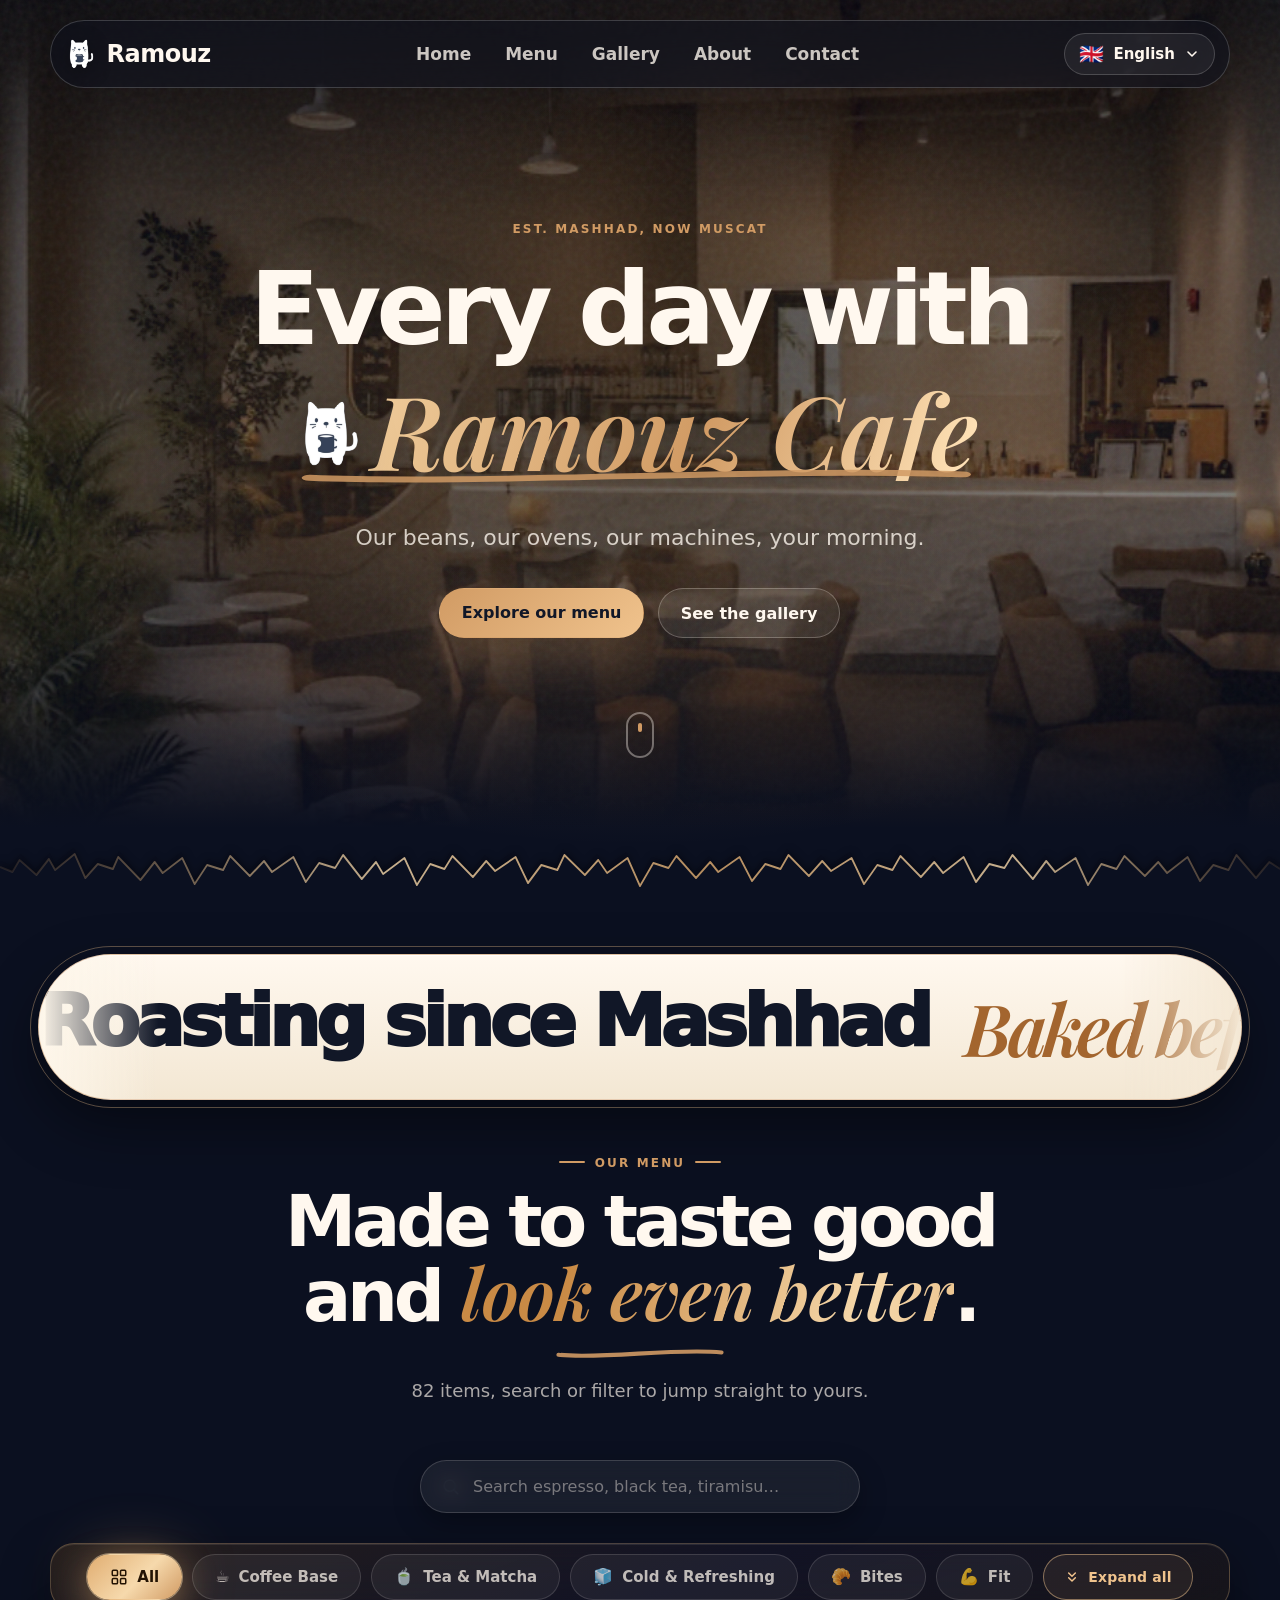
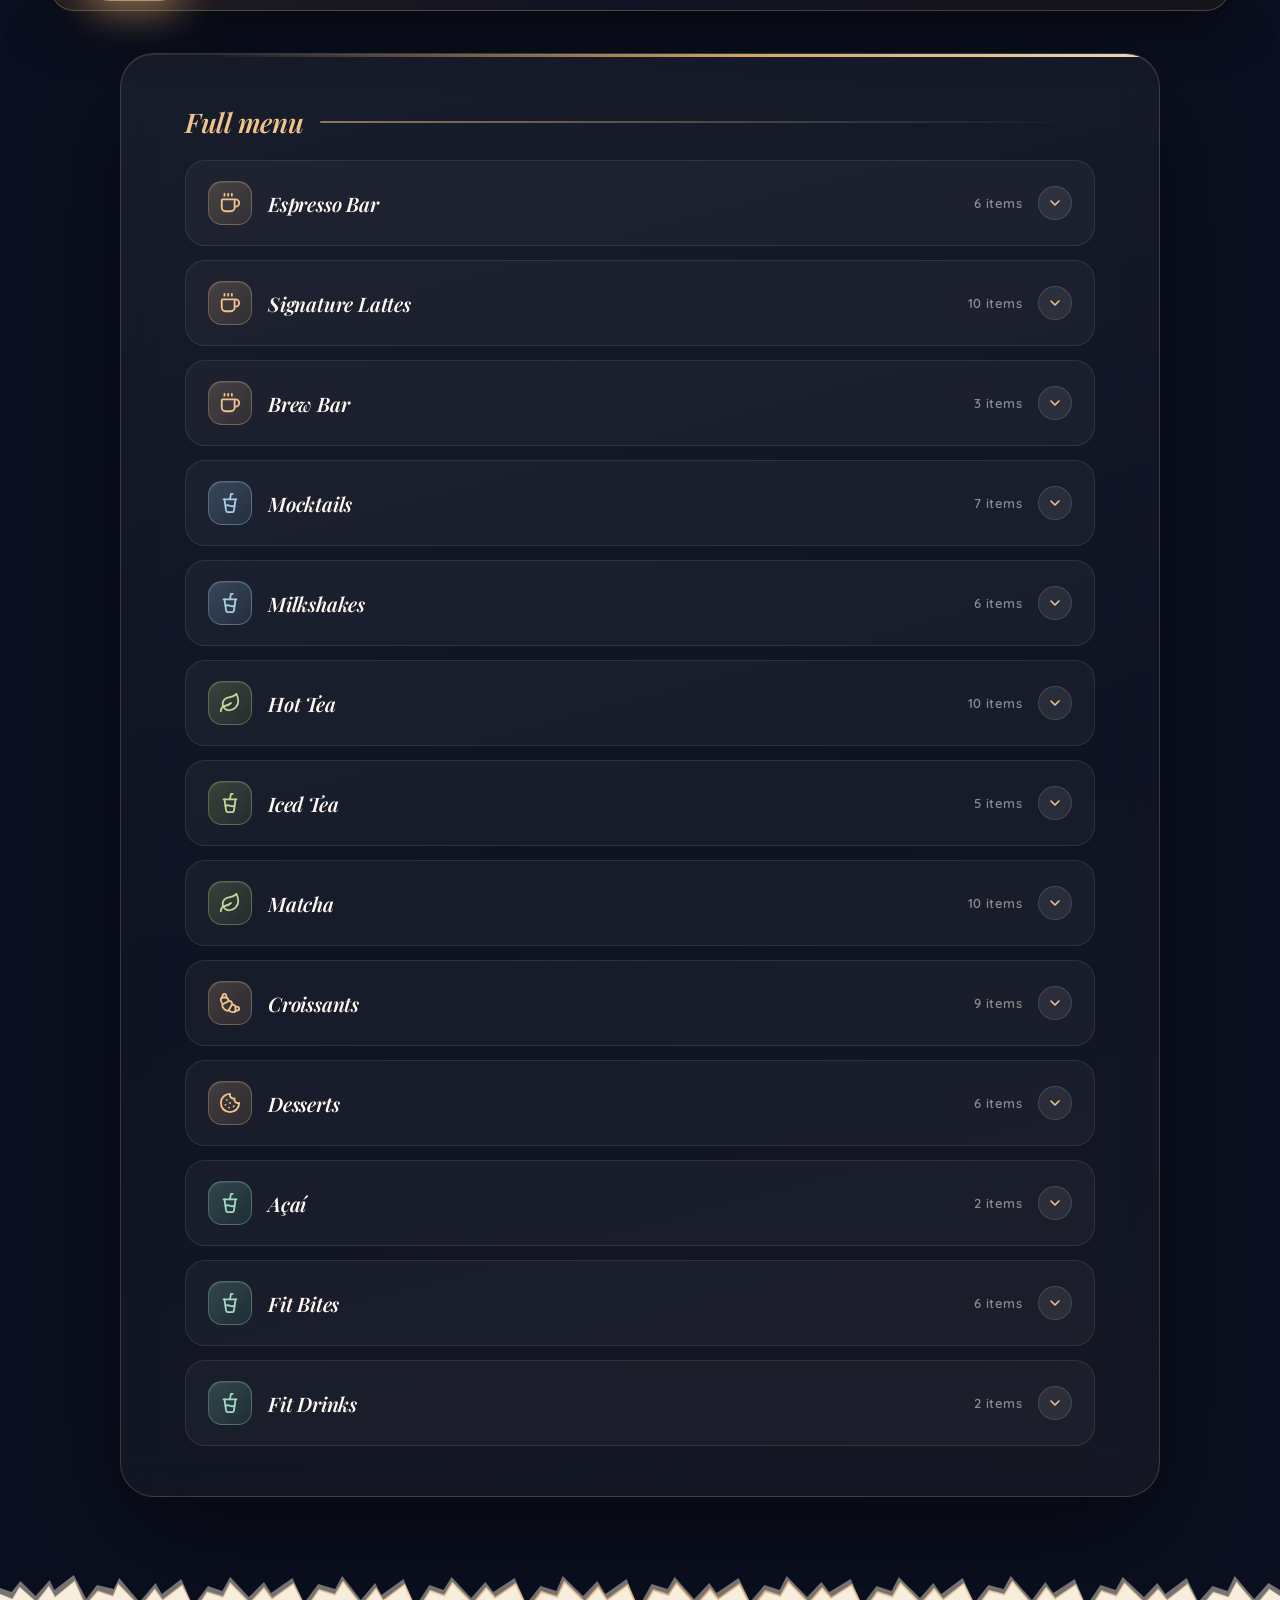
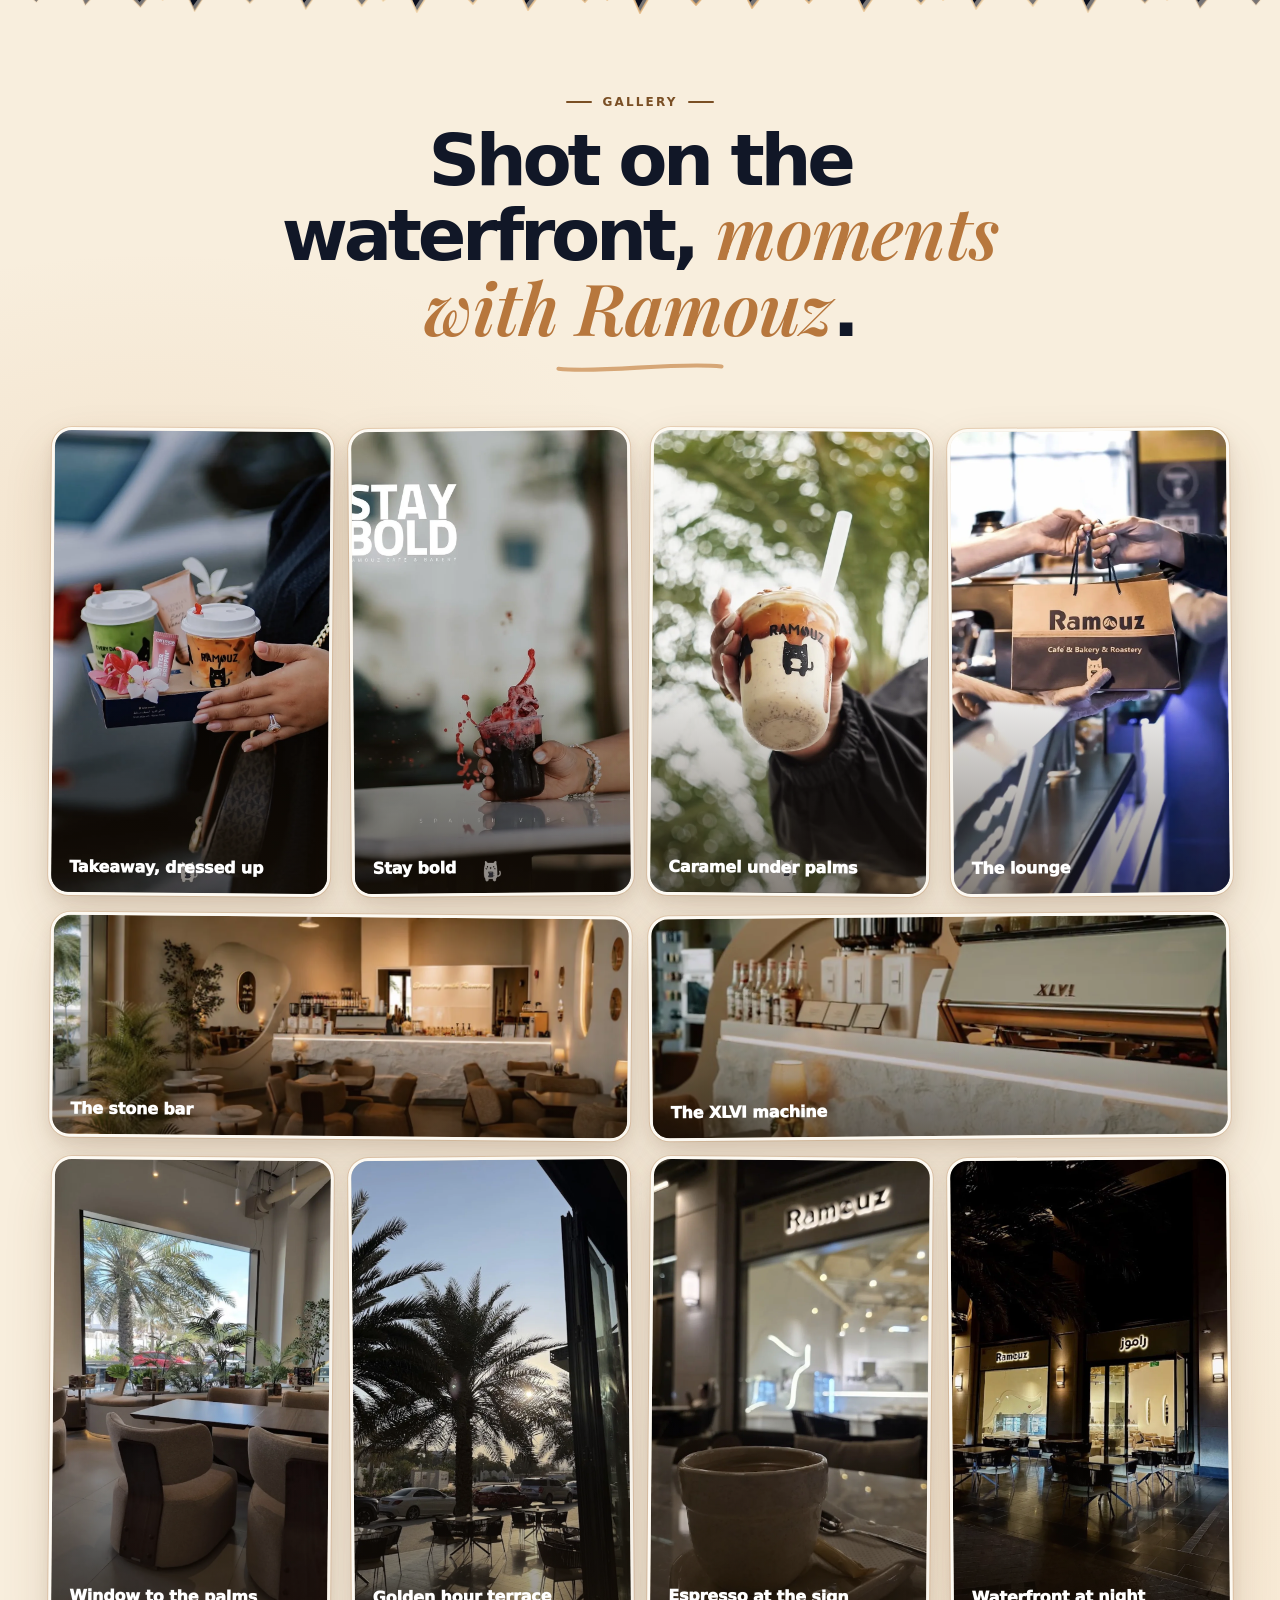
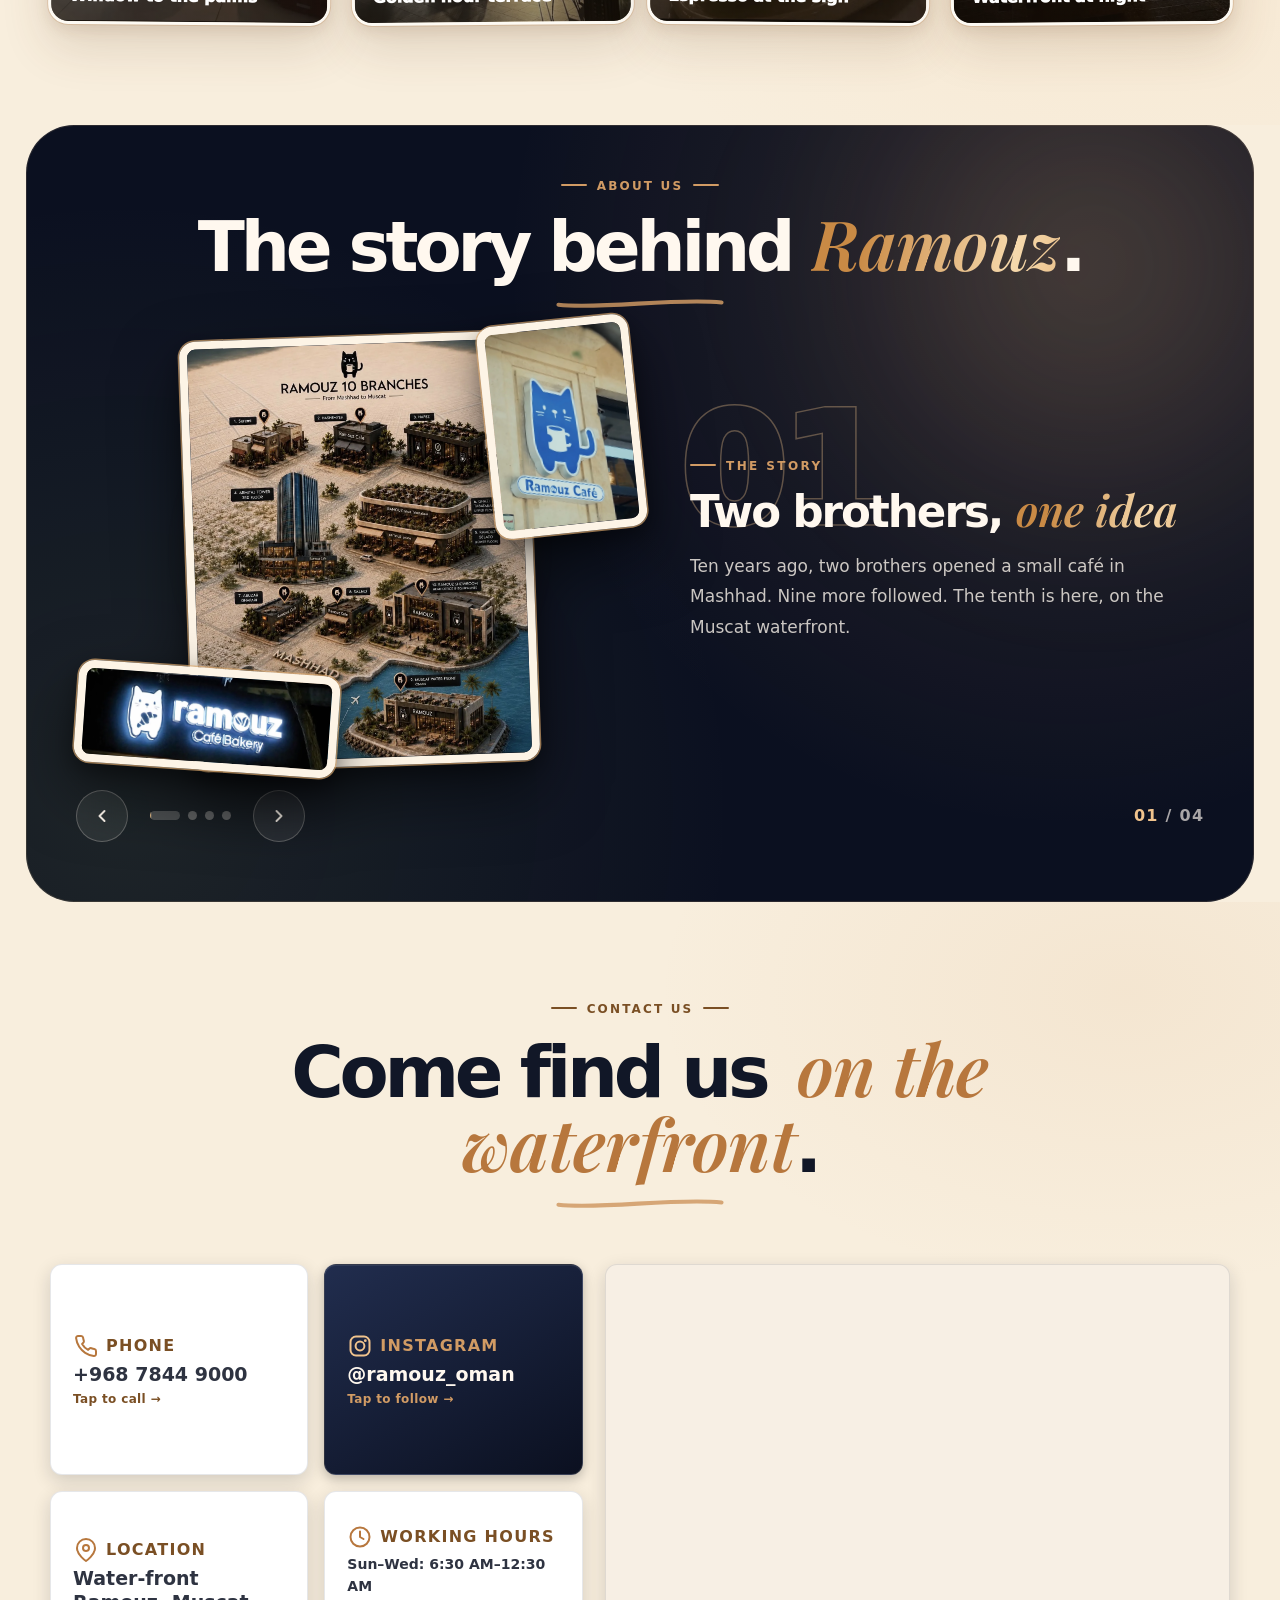
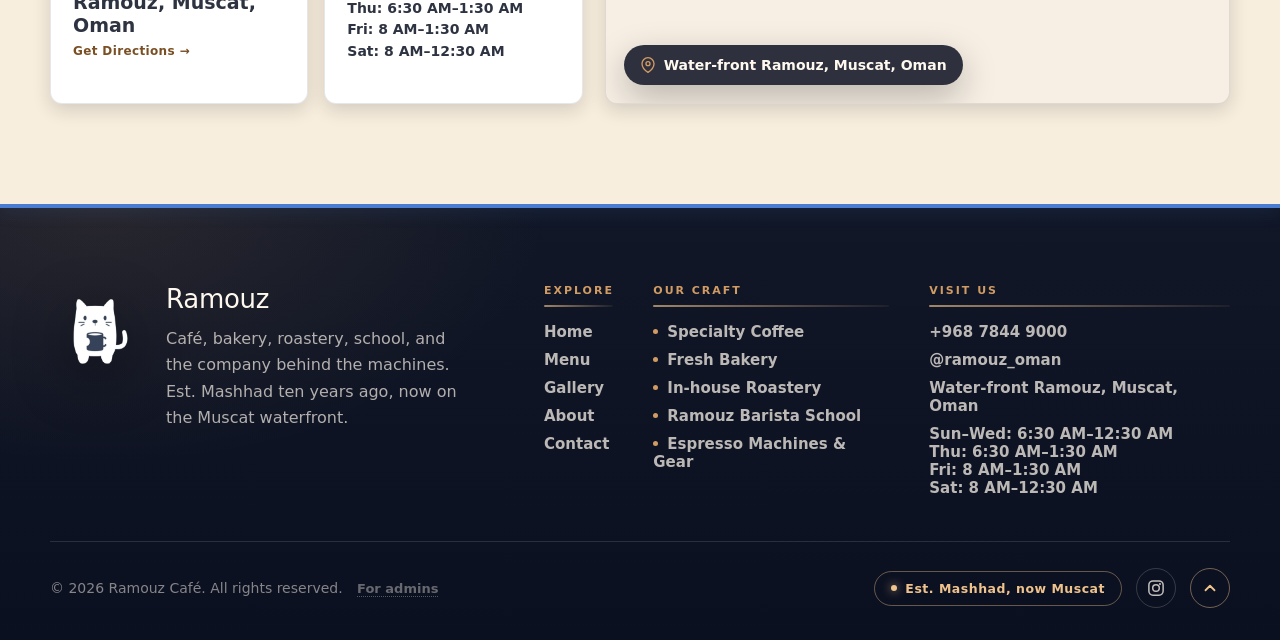
==== index.html @ e1a0e48f "Embed full Menu structured data (85 items) generated from Supabase Replaces the bare hasMenu URL wit" ====
<!DOCTYPE html>
<html lang="en">
<head>
  <meta charset="UTF-8" />
  <meta name="viewport" content="width=device-width, initial-scale=1.0" />
  <title>Ramouz Café — Specialty Coffee, Bakery & Desserts in Muscat</title>
  <meta name="description" content="Ramouz Café in Muscat, Oman — specialty coffee roasted in-house, fresh bakery, and desserts on the waterfront. See our menu, opening hours, and location." />
  <link rel="canonical" href="https://amirhj2007.github.io/ramouz-website/" />

  <!-- Open Graph / social link previews -->
  <meta property="og:type" content="website" />
  <meta property="og:site_name" content="Ramouz Café" />
  <meta property="og:title" content="Ramouz Café — Specialty Coffee, Bakery & Desserts in Muscat" />
  <meta property="og:description" content="Specialty coffee roasted in-house, fresh bakery, and desserts on the Muscat waterfront. See the Ramouz Café menu, hours, and location." />
  <meta property="og:url" content="https://amirhj2007.github.io/ramouz-website/" />
  <meta property="og:image" content="https://amirhj2007.github.io/ramouz-website/assets/images/homw.jpg" />
  <meta property="og:locale" content="en" />
  <meta name="twitter:card" content="summary_large_image" />
  <meta name="twitter:title" content="Ramouz Café — Specialty Coffee in Muscat" />
  <meta name="twitter:description" content="Specialty coffee roasted in-house, fresh bakery, and desserts on the Muscat waterfront." />
  <meta name="twitter:image" content="https://amirhj2007.github.io/ramouz-website/assets/images/homw.jpg" />

  <!-- Structured data (Schema.org) so search engines and AI can read the business -->
  <script type="application/ld+json">
{
  "@context": "https://schema.org",
  "@type": "CafeOrCoffeeShop",
  "name": "Ramouz Café",
  "description": "Specialty coffee roasted in-house, fresh bakery, and desserts on the Muscat waterfront.",
  "url": "https://amirhj2007.github.io/ramouz-website/",
  "image": "https://amirhj2007.github.io/ramouz-website/assets/images/homw.jpg",
  "logo": "https://amirhj2007.github.io/ramouz-website/assets/images/logo.png",
  "telephone": "+96878449000",
  "servesCuisine": [
    "Coffee",
    "Café",
    "Bakery",
    "Desserts"
  ],
  "priceRange": "$",
  "currenciesAccepted": "OMR",
  "address": {
    "@type": "PostalAddress",
    "addressLocality": "Muscat",
    "addressCountry": "OM"
  },
  "geo": {
    "@type": "GeoCoordinates",
    "latitude": 23.6129115,
    "longitude": 58.4536845
  },
  "sameAs": [
    "https://instagram.com/ramouz_oman"
  ],
  "openingHoursSpecification": [
    {
      "@type": "OpeningHoursSpecification",
      "dayOfWeek": [
        "Sunday",
        "Monday",
        "Tuesday",
        "Wednesday"
      ],
      "opens": "06:30",
      "closes": "00:30"
    },
    {
      "@type": "OpeningHoursSpecification",
      "dayOfWeek": "Thursday",
      "opens": "06:30",
      "closes": "01:30"
    },
    {
      "@type": "OpeningHoursSpecification",
      "dayOfWeek": "Friday",
      "opens": "08:00",
      "closes": "01:30"
    },
    {
      "@type": "OpeningHoursSpecification",
      "dayOfWeek": "Saturday",
      "opens": "08:00",
      "closes": "00:30"
    }
  ],
  "hasMenu": {
    "@type": "Menu",
    "name": "Ramouz Café Menu",
    "hasMenuSection": [
      {
        "@type": "MenuSection",
        "name": "Espresso Bar",
        "hasMenuItem": [
          {
            "@type": "MenuItem",
            "name": "Espresso",
            "description": "Double shot",
            "image": "https://waibybqjhzddpfhzrisx.supabase.co/storage/v1/object/public/menu-images/items/1784506477273-36yv6b.jpg",
            "offers": {
              "@type": "Offer",
              "price": "1.100",
              "priceCurrency": "OMR",
              "availability": "https://schema.org/InStock"
            }
          },
          {
            "@type": "MenuItem",
            "name": "Americano",
            "description": "Hot or iced",
            "image": "https://waibybqjhzddpfhzrisx.supabase.co/storage/v1/object/public/menu-images/items/1784506494299-5lxo1q.jpg",
            "offers": {
              "@type": "Offer",
              "price": "1.300",
              "priceCurrency": "OMR",
              "availability": "https://schema.org/InStock"
            }
          },
          {
            "@type": "MenuItem",
            "name": "Cortado",
            "description": "80 ml — equal parts espresso and milk",
            "image": "https://waibybqjhzddpfhzrisx.supabase.co/storage/v1/object/public/menu-images/items/1784506523666-ugzmdn.jpg",
            "offers": {
              "@type": "Offer",
              "price": "1.400",
              "priceCurrency": "OMR",
              "availability": "https://schema.org/InStock"
            }
          },
          {
            "@type": "MenuItem",
            "name": "Cappuccino",
            "image": "https://waibybqjhzddpfhzrisx.supabase.co/storage/v1/object/public/menu-images/items/1784506536482-9dddsr.jpg",
            "offers": {
              "@type": "Offer",
              "price": "1.500",
              "priceCurrency": "OMR",
              "availability": "https://schema.org/InStock"
            }
          },
          {
            "@type": "MenuItem",
            "name": "Flat White",
            "image": "https://waibybqjhzddpfhzrisx.supabase.co/storage/v1/object/public/menu-images/items/1784506549081-zti6if.jpg",
            "offers": {
              "@type": "Offer",
              "price": "1.500",
              "priceCurrency": "OMR",
              "availability": "https://schema.org/InStock"
            }
          },
          {
            "@type": "MenuItem",
            "name": "Affogato",
            "image": "https://waibybqjhzddpfhzrisx.supabase.co/storage/v1/object/public/menu-images/items/1784506562966-gi3tpp.jpg",
            "offers": {
              "@type": "Offer",
              "price": "1.600",
              "priceCurrency": "OMR",
              "availability": "https://schema.org/InStock"
            }
          }
        ]
      },
      {
        "@type": "MenuSection",
        "name": "Signature Lattes",
        "hasMenuItem": [
          {
            "@type": "MenuItem",
            "name": "Coffee Latte",
            "image": "https://waibybqjhzddpfhzrisx.supabase.co/storage/v1/object/public/menu-images/items/1784506601315-hno3ch.jpg",
            "offers": {
              "@type": "Offer",
              "price": "1.600",
              "priceCurrency": "OMR",
              "availability": "https://schema.org/InStock"
            }
          },
          {
            "@type": "MenuItem",
            "name": "Mocha",
            "image": "https://waibybqjhzddpfhzrisx.supabase.co/storage/v1/object/public/menu-images/items/1784506629131-k2ixgy.jpg",
            "offers": {
              "@type": "Offer",
              "price": "1.800",
              "priceCurrency": "OMR",
              "availability": "https://schema.org/InStock"
            }
          },
          {
            "@type": "MenuItem",
            "name": "Spanish Latte",
            "description": "Condensed milk, sweet and rich",
            "image": "https://waibybqjhzddpfhzrisx.supabase.co/storage/v1/object/public/menu-images/items/1784506640319-ya6duo.jpg",
            "offers": {
              "@type": "Offer",
              "price": "1.800",
              "priceCurrency": "OMR",
              "availability": "https://schema.org/InStock"
            }
          },
          {
            "@type": "MenuItem",
            "name": "Salted Caramel Latte",
            "image": "https://waibybqjhzddpfhzrisx.supabase.co/storage/v1/object/public/menu-images/items/1784506655381-kdt3xl.jpg",
            "offers": {
              "@type": "Offer",
              "price": "1.800",
              "priceCurrency": "OMR",
              "availability": "https://schema.org/InStock"
            }
          },
          {
            "@type": "MenuItem",
            "name": "Cinnamon Roll Latte",
            "image": "https://waibybqjhzddpfhzrisx.supabase.co/storage/v1/object/public/menu-images/items/1784506673101-qxmqg0.jpg",
            "offers": {
              "@type": "Offer",
              "price": "1.800",
              "priceCurrency": "OMR",
              "availability": "https://schema.org/InStock"
            }
          },
          {
            "@type": "MenuItem",
            "name": "Cheesecake Latte",
            "image": "https://waibybqjhzddpfhzrisx.supabase.co/storage/v1/object/public/menu-images/items/1784506685646-nm5qv2.jpg",
            "offers": {
              "@type": "Offer",
              "price": "1.800",
              "priceCurrency": "OMR",
              "availability": "https://schema.org/InStock"
            }
          },
          {
            "@type": "MenuItem",
            "name": "Hazelnut Latte",
            "image": "https://waibybqjhzddpfhzrisx.supabase.co/storage/v1/object/public/menu-images/items/1784506700895-fqlosj.jpg",
            "offers": {
              "@type": "Offer",
              "price": "1.800",
              "priceCurrency": "OMR",
              "availability": "https://schema.org/InStock"
            }
          },
          {
            "@type": "MenuItem",
            "name": "Saffron Latte",
            "image": "https://waibybqjhzddpfhzrisx.supabase.co/storage/v1/object/public/menu-images/items/1784506712228-lnrxwv.jpg",
            "offers": {
              "@type": "Offer",
              "price": "2.000",
              "priceCurrency": "OMR",
              "availability": "https://schema.org/InStock"
            }
          },
          {
            "@type": "MenuItem",
            "name": "Date Latte",
            "description": "Local dates, blended",
            "image": "https://waibybqjhzddpfhzrisx.supabase.co/storage/v1/object/public/menu-images/items/1784506726247-a4oalp.jpg",
            "offers": {
              "@type": "Offer",
              "price": "2.400",
              "priceCurrency": "OMR",
              "availability": "https://schema.org/InStock"
            }
          },
          {
            "@type": "MenuItem",
            "name": "Tiramisu Latte",
            "image": "https://waibybqjhzddpfhzrisx.supabase.co/storage/v1/object/public/menu-images/items/1784506737561-a3ow5t.jpg",
            "offers": {
              "@type": "Offer",
              "price": "2.900",
              "priceCurrency": "OMR",
              "availability": "https://schema.org/InStock"
            }
          }
        ]
      },
      {
        "@type": "MenuSection",
        "name": "Brew Bar",
        "hasMenuItem": [
          {
            "@type": "MenuItem",
            "name": "Classic V60",
            "image": "https://waibybqjhzddpfhzrisx.supabase.co/storage/v1/object/public/menu-images/items/1784506756361-rgmysp.jpg",
            "offers": {
              "@type": "Offer",
              "price": "2.500",
              "priceCurrency": "OMR",
              "availability": "https://schema.org/InStock"
            }
          },
          {
            "@type": "MenuItem",
            "name": "Premium V60",
            "description": "Colombian, specialty grade 85+",
            "image": "https://waibybqjhzddpfhzrisx.supabase.co/storage/v1/object/public/menu-images/items/1784506768865-9h0141.jpg",
            "offers": {
              "@type": "Offer",
              "price": "3.500",
              "priceCurrency": "OMR",
              "availability": "https://schema.org/InStock"
            }
          },
          {
            "@type": "MenuItem",
            "name": "Signature Cold Brew",
            "image": "https://waibybqjhzddpfhzrisx.supabase.co/storage/v1/object/public/menu-images/items/1785002497939-u0kjco.jpg",
            "offers": {
              "@type": "Offer",
              "price": "2.900",
              "priceCurrency": "OMR",
              "availability": "https://schema.org/InStock"
            }
          },
          {
            "@type": "MenuItem",
            "name": "Golden Lime Cold Brew",
            "image": "https://waibybqjhzddpfhzrisx.supabase.co/storage/v1/object/public/menu-images/items/1785002569332-nji5op.jpg",
            "offers": {
              "@type": "Offer",
              "price": "2.900",
              "priceCurrency": "OMR",
              "availability": "https://schema.org/InStock"
            }
          },
          {
            "@type": "MenuItem",
            "name": "Cold Brew",
            "description": "250 ml, Ethiopian specialty beans",
            "image": "https://waibybqjhzddpfhzrisx.supabase.co/storage/v1/object/public/menu-images/items/1784506789902-n8gcke.jpg",
            "offers": {
              "@type": "Offer",
              "price": "2.200",
              "priceCurrency": "OMR",
              "availability": "https://schema.org/InStock"
            }
          }
        ]
      },
      {
        "@type": "MenuSection",
        "name": "Hot Tea",
        "hasMenuItem": [
          {
            "@type": "MenuItem",
            "name": "Black / Green Tea",
            "image": "https://waibybqjhzddpfhzrisx.supabase.co/storage/v1/object/public/menu-images/items/1784506896860-aekbyn.jpg",
            "offers": {
              "@type": "Offer",
              "price": "1.300",
              "priceCurrency": "OMR",
              "availability": "https://schema.org/InStock"
            }
          },
          {
            "@type": "MenuItem",
            "name": "Lemongrass Ginger",
            "image": "https://waibybqjhzddpfhzrisx.supabase.co/storage/v1/object/public/menu-images/items/1784506919291-3hac0f.jpg",
            "offers": {
              "@type": "Offer",
              "price": "1.600",
              "priceCurrency": "OMR",
              "availability": "https://schema.org/InStock"
            }
          },
          {
            "@type": "MenuItem",
            "name": "Queen Berry",
            "description": "Hibiscus, strawberry, cranberry, barberry",
            "image": "https://waibybqjhzddpfhzrisx.supabase.co/storage/v1/object/public/menu-images/items/1784506934407-jwwydt.jpg",
            "offers": {
              "@type": "Offer",
              "price": "1.600",
              "priceCurrency": "OMR",
              "availability": "https://schema.org/InStock"
            }
          },
          {
            "@type": "MenuItem",
            "name": "Royal Jasmine",
            "description": "Green tea and jasmine blossoms",
            "image": "https://waibybqjhzddpfhzrisx.supabase.co/storage/v1/object/public/menu-images/items/1784506960908-39bi7v.jpg",
            "offers": {
              "@type": "Offer",
              "price": "1.600",
              "priceCurrency": "OMR",
              "availability": "https://schema.org/InStock"
            }
          },
          {
            "@type": "MenuItem",
            "name": "English Breakfast",
            "image": "https://waibybqjhzddpfhzrisx.supabase.co/storage/v1/object/public/menu-images/items/1784506979641-ao86xw.jpg",
            "offers": {
              "@type": "Offer",
              "price": "2.000",
              "priceCurrency": "OMR",
              "availability": "https://schema.org/InStock"
            }
          },
          {
            "@type": "MenuItem",
            "name": "Earl Grey",
            "description": "Bergamot-scented black tea",
            "image": "https://waibybqjhzddpfhzrisx.supabase.co/storage/v1/object/public/menu-images/items/1784506995706-ol99jq.jpg",
            "offers": {
              "@type": "Offer",
              "price": "2.000",
              "priceCurrency": "OMR",
              "availability": "https://schema.org/InStock"
            }
          },
          {
            "@type": "MenuItem",
            "name": "Moroccan Mint",
            "image": "https://waibybqjhzddpfhzrisx.supabase.co/storage/v1/object/public/menu-images/items/1784507017973-z6na8u.jpg",
            "offers": {
              "@type": "Offer",
              "price": "2.000",
              "priceCurrency": "OMR",
              "availability": "https://schema.org/InStock"
            }
          },
          {
            "@type": "MenuItem",
            "name": "Caramel Dream",
            "image": "https://waibybqjhzddpfhzrisx.supabase.co/storage/v1/object/public/menu-images/items/1784507037856-h1gr9f.jpg",
            "offers": {
              "@type": "Offer",
              "price": "2.000",
              "priceCurrency": "OMR",
              "availability": "https://schema.org/InStock"
            }
          },
          {
            "@type": "MenuItem",
            "name": "Indian Summer",
            "image": "https://waibybqjhzddpfhzrisx.supabase.co/storage/v1/object/public/menu-images/items/1784507055392-rbtuv6.jpg",
            "offers": {
              "@type": "Offer",
              "price": "2.000",
              "priceCurrency": "OMR",
              "availability": "https://schema.org/InStock"
            }
          }
        ]
      },
      {
        "@type": "MenuSection",
        "name": "Iced Tea",
        "hasMenuItem": [
          {
            "@type": "MenuItem",
            "name": "Peach Ice Tea",
            "image": "https://waibybqjhzddpfhzrisx.supabase.co/storage/v1/object/public/menu-images/items/1785003452961-05nze7.jpg",
            "offers": {
              "@type": "Offer",
              "price": "1.600",
              "priceCurrency": "OMR",
              "availability": "https://schema.org/InStock"
            }
          },
          {
            "@type": "MenuItem",
            "name": "Mango Passion Ice Tea",
            "image": "https://waibybqjhzddpfhzrisx.supabase.co/storage/v1/object/public/menu-images/items/1785003451138-pt0zhm.jpg",
            "offers": {
              "@type": "Offer",
              "price": "1.600",
              "priceCurrency": "OMR",
              "availability": "https://schema.org/InStock"
            }
          },
          {
            "@type": "MenuItem",
            "name": "MixBerry Ice Tea",
            "image": "https://waibybqjhzddpfhzrisx.supabase.co/storage/v1/object/public/menu-images/items/1785003441985-29kr28.jpg",
            "offers": {
              "@type": "Offer",
              "price": "1.600",
              "priceCurrency": "OMR",
              "availability": "https://schema.org/InStock"
            }
          },
          {
            "@type": "MenuItem",
            "name": "Pineapple Ice Tea",
            "image": "https://waibybqjhzddpfhzrisx.supabase.co/storage/v1/object/public/menu-images/items/1785003475535-rn7cct.jpg",
            "offers": {
              "@type": "Offer",
              "price": "1.600",
              "priceCurrency": "OMR",
              "availability": "https://schema.org/InStock"
            }
          },
          {
            "@type": "MenuItem",
            "name": "Pomegranate Coconut Ice Tea",
            "image": "https://waibybqjhzddpfhzrisx.supabase.co/storage/v1/object/public/menu-images/items/1785003497565-32cpe9.jpg",
            "offers": {
              "@type": "Offer",
              "price": "1.600",
              "priceCurrency": "OMR",
              "availability": "https://schema.org/InStock"
            }
          }
        ]
      },
      {
        "@type": "MenuSection",
        "name": "Matcha",
        "hasMenuItem": [
          {
            "@type": "MenuItem",
            "name": "Matcha Latte",
            "image": "https://waibybqjhzddpfhzrisx.supabase.co/storage/v1/object/public/menu-images/items/1784507129870-8as1dm.jpg",
            "offers": {
              "@type": "Offer",
              "price": "2.100",
              "priceCurrency": "OMR",
              "availability": "https://schema.org/InStock"
            }
          },
          {
            "@type": "MenuItem",
            "name": "Spanish Matcha",
            "description": "Condensed milk",
            "image": "https://waibybqjhzddpfhzrisx.supabase.co/storage/v1/object/public/menu-images/items/1785003640020-j0b9ka.jpg",
            "offers": {
              "@type": "Offer",
              "price": "2.400",
              "priceCurrency": "OMR",
              "availability": "https://schema.org/InStock"
            }
          },
          {
            "@type": "MenuItem",
            "name": "Creamy Strawberry",
            "image": "https://waibybqjhzddpfhzrisx.supabase.co/storage/v1/object/public/menu-images/items/1784507145886-9uvltj.jpg",
            "offers": {
              "@type": "Offer",
              "price": "2.500",
              "priceCurrency": "OMR",
              "availability": "https://schema.org/InStock"
            }
          },
          {
            "@type": "MenuItem",
            "name": "Creamy Mango",
            "image": "https://waibybqjhzddpfhzrisx.supabase.co/storage/v1/object/public/menu-images/items/1784507162769-aw8odw.jpg",
            "offers": {
              "@type": "Offer",
              "price": "2.500",
              "priceCurrency": "OMR",
              "availability": "https://schema.org/InStock"
            }
          },
          {
            "@type": "MenuItem",
            "name": "Creamy Peach",
            "image": "https://waibybqjhzddpfhzrisx.supabase.co/storage/v1/object/public/menu-images/items/1784507178337-pg6oax.jpg",
            "offers": {
              "@type": "Offer",
              "price": "2.500",
              "priceCurrency": "OMR",
              "availability": "https://schema.org/InStock"
            }
          },
          {
            "@type": "MenuItem",
            "name": "Creamy Pineapple",
            "image": "https://waibybqjhzddpfhzrisx.supabase.co/storage/v1/object/public/menu-images/items/1784507196454-36t81z.jpg",
            "offers": {
              "@type": "Offer",
              "price": "2.500",
              "priceCurrency": "OMR",
              "availability": "https://schema.org/InStock"
            }
          },
          {
            "@type": "MenuItem",
            "name": "Passion Fruit",
            "image": "https://waibybqjhzddpfhzrisx.supabase.co/storage/v1/object/public/menu-images/items/1784507221352-44xy9w.jpg",
            "offers": {
              "@type": "Offer",
              "price": "2.500",
              "priceCurrency": "OMR",
              "availability": "https://schema.org/InStock"
            }
          },
          {
            "@type": "MenuItem",
            "name": "Pistachio",
            "image": "https://waibybqjhzddpfhzrisx.supabase.co/storage/v1/object/public/menu-images/items/1784507237453-xj1auv.jpg",
            "offers": {
              "@type": "Offer",
              "price": "2.500",
              "priceCurrency": "OMR",
              "availability": "https://schema.org/InStock"
            }
          },
          {
            "@type": "MenuItem",
            "name": "White Mocha",
            "image": "https://waibybqjhzddpfhzrisx.supabase.co/storage/v1/object/public/menu-images/items/1784507251901-m0gfvw.jpg",
            "offers": {
              "@type": "Offer",
              "price": "2.500",
              "priceCurrency": "OMR",
              "availability": "https://schema.org/InStock"
            }
          },
          {
            "@type": "MenuItem",
            "name": "Matcha Milkshake",
            "image": "https://waibybqjhzddpfhzrisx.supabase.co/storage/v1/object/public/menu-images/items/1784507263037-6ny2lr.jpg",
            "offers": {
              "@type": "Offer",
              "price": "2.500",
              "priceCurrency": "OMR",
              "availability": "https://schema.org/InStock"
            }
          }
        ]
      },
      {
        "@type": "MenuSection",
        "name": "Mocktails",
        "hasMenuItem": [
          {
            "@type": "MenuItem",
            "name": "Coco Pine",
            "description": "Pineapple and coconut, iced",
            "image": "https://waibybqjhzddpfhzrisx.supabase.co/storage/v1/object/public/menu-images/items/1784507780990-pm2zd0.jpg",
            "offers": {
              "@type": "Offer",
              "price": "2.000",
              "priceCurrency": "OMR",
              "availability": "https://schema.org/InStock"
            }
          },
          {
            "@type": "MenuItem",
            "name": "Hibiscus",
            "description": "Signature hibiscus with ginger and rose",
            "image": "https://waibybqjhzddpfhzrisx.supabase.co/storage/v1/object/public/menu-images/items/1784507790146-6yyqyz.jpg",
            "offers": {
              "@type": "Offer",
              "price": "2.000",
              "priceCurrency": "OMR",
              "availability": "https://schema.org/InStock"
            }
          },
          {
            "@type": "MenuItem",
            "name": "Mojito",
            "image": "https://waibybqjhzddpfhzrisx.supabase.co/storage/v1/object/public/menu-images/items/1784507802264-ujgs91.jpg",
            "offers": {
              "@type": "Offer",
              "price": "2.000",
              "priceCurrency": "OMR",
              "availability": "https://schema.org/InStock"
            }
          },
          {
            "@type": "MenuItem",
            "name": "Piña Colada",
            "description": "Signature mix of pineapple and coconut",
            "image": "https://waibybqjhzddpfhzrisx.supabase.co/storage/v1/object/public/menu-images/items/1784507836738-twjx4u.jpg",
            "offers": {
              "@type": "Offer",
              "price": "2.500",
              "priceCurrency": "OMR",
              "availability": "https://schema.org/InStock"
            }
          },
          {
            "@type": "MenuItem",
            "name": "Black Magic",
            "description": "Fizzy, strawberry base",
            "image": "https://waibybqjhzddpfhzrisx.supabase.co/storage/v1/object/public/menu-images/items/1784507848840-7ns3ah.jpg",
            "offers": {
              "@type": "Offer",
              "price": "2.500",
              "priceCurrency": "OMR",
              "availability": "https://schema.org/InStock"
            }
          },
          {
            "@type": "MenuItem",
            "name": "Passionpresso",
            "description": "Fizzy, passion fruit and espresso",
            "image": "https://waibybqjhzddpfhzrisx.supabase.co/storage/v1/object/public/menu-images/items/1784507861052-q0t4zk.jpg",
            "offers": {
              "@type": "Offer",
              "price": "2.500",
              "priceCurrency": "OMR",
              "availability": "https://schema.org/InStock"
            }
          },
          {
            "@type": "MenuItem",
            "name": "Redbull Mojito",
            "description": "Mojito with an energy shot",
            "image": "https://waibybqjhzddpfhzrisx.supabase.co/storage/v1/object/public/menu-images/items/1784507871475-4v77si.jpg",
            "offers": {
              "@type": "Offer",
              "price": "2.900",
              "priceCurrency": "OMR",
              "availability": "https://schema.org/InStock"
            }
          }
        ]
      },
      {
        "@type": "MenuSection",
        "name": "Milkshakes",
        "hasMenuItem": [
          {
            "@type": "MenuItem",
            "name": "Mixed Berry",
            "image": "https://waibybqjhzddpfhzrisx.supabase.co/storage/v1/object/public/menu-images/items/1784507889666-jz5nxg.jpg",
            "offers": {
              "@type": "Offer",
              "price": "2.500",
              "priceCurrency": "OMR",
              "availability": "https://schema.org/InStock"
            }
          },
          {
            "@type": "MenuItem",
            "name": "Lotus",
            "image": "https://waibybqjhzddpfhzrisx.supabase.co/storage/v1/object/public/menu-images/items/1784507901211-xoiz73.jpg",
            "offers": {
              "@type": "Offer",
              "price": "2.500",
              "priceCurrency": "OMR",
              "availability": "https://schema.org/InStock"
            }
          },
          {
            "@type": "MenuItem",
            "name": "Oreo",
            "image": "https://waibybqjhzddpfhzrisx.supabase.co/storage/v1/object/public/menu-images/items/1784507910797-x9jfci.jpg",
            "offers": {
              "@type": "Offer",
              "price": "2.500",
              "priceCurrency": "OMR",
              "availability": "https://schema.org/InStock"
            }
          },
          {
            "@type": "MenuItem",
            "name": "Caramel",
            "image": "https://waibybqjhzddpfhzrisx.supabase.co/storage/v1/object/public/menu-images/items/1784507928633-1rp1d1.jpg",
            "offers": {
              "@type": "Offer",
              "price": "2.500",
              "priceCurrency": "OMR",
              "availability": "https://schema.org/InStock"
            }
          },
          {
            "@type": "MenuItem",
            "name": "Nutella",
            "image": "https://waibybqjhzddpfhzrisx.supabase.co/storage/v1/object/public/menu-images/items/1784507940133-scr2da.jpg",
            "offers": {
              "@type": "Offer",
              "price": "2.500",
              "priceCurrency": "OMR",
              "availability": "https://schema.org/InStock"
            }
          },
          {
            "@type": "MenuItem",
            "name": "Peanut Butter & Banana",
            "image": "https://waibybqjhzddpfhzrisx.supabase.co/storage/v1/object/public/menu-images/items/1784507948896-e2ibwg.jpg",
            "offers": {
              "@type": "Offer",
              "price": "2.500",
              "priceCurrency": "OMR",
              "availability": "https://schema.org/InStock"
            }
          }
        ]
      },
      {
        "@type": "MenuSection",
        "name": "Croissants",
        "hasMenuItem": [
          {
            "@type": "MenuItem",
            "name": "Plain",
            "image": "https://waibybqjhzddpfhzrisx.supabase.co/storage/v1/object/public/menu-images/items/1784507545011-7849sp.jpg",
            "offers": {
              "@type": "Offer",
              "price": "1.100",
              "priceCurrency": "OMR",
              "availability": "https://schema.org/InStock"
            }
          },
          {
            "@type": "MenuItem",
            "name": "Chocolate",
            "image": "https://waibybqjhzddpfhzrisx.supabase.co/storage/v1/object/public/menu-images/items/1784507558662-ulmftg.jpg",
            "offers": {
              "@type": "Offer",
              "price": "1.500",
              "priceCurrency": "OMR",
              "availability": "https://schema.org/InStock"
            }
          },
          {
            "@type": "MenuItem",
            "name": "Nutella",
            "image": "https://waibybqjhzddpfhzrisx.supabase.co/storage/v1/object/public/menu-images/items/1785004499696-0hgj6c.jpg",
            "offers": {
              "@type": "Offer",
              "price": "1.600",
              "priceCurrency": "OMR",
              "availability": "https://schema.org/InStock"
            }
          },
          {
            "@type": "MenuItem",
            "name": "Nutella Strawberry",
            "image": "https://waibybqjhzddpfhzrisx.supabase.co/storage/v1/object/public/menu-images/items/1785004443090-0kr0gv.jpg",
            "offers": {
              "@type": "Offer",
              "price": "2.000",
              "priceCurrency": "OMR",
              "availability": "https://schema.org/InStock"
            }
          },
          {
            "@type": "MenuItem",
            "name": "Peanut Butter Banana",
            "image": "https://waibybqjhzddpfhzrisx.supabase.co/storage/v1/object/public/menu-images/items/1785004409221-e5a4yg.jpg",
            "offers": {
              "@type": "Offer",
              "price": "2.000",
              "priceCurrency": "OMR",
              "availability": "https://schema.org/InStock"
            }
          },
          {
            "@type": "MenuItem",
            "name": "Mortadella",
            "description": "Lettuce, cheddar, tomato, cucumber, mushroom",
            "image": "https://waibybqjhzddpfhzrisx.supabase.co/storage/v1/object/public/menu-images/items/1784507572995-1alb63.jpg",
            "offers": {
              "@type": "Offer",
              "price": "1.700",
              "priceCurrency": "OMR",
              "availability": "https://schema.org/InStock"
            }
          },
          {
            "@type": "MenuItem",
            "name": "Grilled Halloumi",
            "image": "https://waibybqjhzddpfhzrisx.supabase.co/storage/v1/object/public/menu-images/items/1784507614016-eqg8rj.jpg",
            "offers": {
              "@type": "Offer",
              "price": "2.000",
              "priceCurrency": "OMR",
              "availability": "https://schema.org/InStock"
            }
          },
          {
            "@type": "MenuItem",
            "name": "Smoked Turkey",
            "description": "Smoked turkey breast, lettuce, cheddar, tomato, cucumber, mushroom",
            "image": "https://waibybqjhzddpfhzrisx.supabase.co/storage/v1/object/public/menu-images/items/1784507625077-og7sed.jpg",
            "offers": {
              "@type": "Offer",
              "price": "2.000",
              "priceCurrency": "OMR",
              "availability": "https://schema.org/InStock"
            }
          },
          {
            "@type": "MenuItem",
            "name": "Cheese Za'atar",
            "image": "https://waibybqjhzddpfhzrisx.supabase.co/storage/v1/object/public/menu-images/items/1785004115864-m6agj2.jpg",
            "offers": {
              "@type": "Offer",
              "price": "1.700",
              "priceCurrency": "OMR",
              "availability": "https://schema.org/InStock"
            }
          }
        ]
      },
      {
        "@type": "MenuSection",
        "name": "Desserts",
        "hasMenuItem": [
          {
            "@type": "MenuItem",
            "name": "Passionfruit Cheesecake",
            "image": "https://waibybqjhzddpfhzrisx.supabase.co/storage/v1/object/public/menu-images/items/1784507680559-q5hbvh.jpg",
            "offers": {
              "@type": "Offer",
              "price": "3.100",
              "priceCurrency": "OMR",
              "availability": "https://schema.org/InStock"
            }
          },
          {
            "@type": "MenuItem",
            "name": "Mixed Berry Cheesecake",
            "image": "https://waibybqjhzddpfhzrisx.supabase.co/storage/v1/object/public/menu-images/items/1784507692792-czo225.jpg",
            "offers": {
              "@type": "Offer",
              "price": "3.100",
              "priceCurrency": "OMR",
              "availability": "https://schema.org/InStock"
            }
          },
          {
            "@type": "MenuItem",
            "name": "Pistachio Cheese Cake",
            "image": "https://waibybqjhzddpfhzrisx.supabase.co/storage/v1/object/public/menu-images/items/1785003815294-wbrbsw.jpg",
            "offers": {
              "@type": "Offer",
              "price": "3.100",
              "priceCurrency": "OMR",
              "availability": "https://schema.org/InStock"
            }
          },
          {
            "@type": "MenuItem",
            "name": "Tiramisu",
            "image": "https://waibybqjhzddpfhzrisx.supabase.co/storage/v1/object/public/menu-images/items/1784507709358-aupetj.jpg",
            "offers": {
              "@type": "Offer",
              "price": "2.400",
              "priceCurrency": "OMR",
              "availability": "https://schema.org/InStock"
            }
          },
          {
            "@type": "MenuItem",
            "name": "San Sebastián",
            "description": "Burnt Basque cheesecake",
            "image": "https://waibybqjhzddpfhzrisx.supabase.co/storage/v1/object/public/menu-images/items/1784507729224-a9owd1.jpg",
            "offers": {
              "@type": "Offer",
              "price": "2.400",
              "priceCurrency": "OMR",
              "availability": "https://schema.org/InStock"
            }
          },
          {
            "@type": "MenuItem",
            "name": "Brownie",
            "description": "Served hot with a scoop of vanilla ice cream",
            "image": "https://waibybqjhzddpfhzrisx.supabase.co/storage/v1/object/public/menu-images/items/1784507739486-kb4tyy.jpg",
            "offers": {
              "@type": "Offer",
              "price": "2.700",
              "priceCurrency": "OMR",
              "availability": "https://schema.org/InStock"
            }
          },
          {
            "@type": "MenuItem",
            "name": "Marble Brownie",
            "description": "Served hot with a scoop of vanilla ice cream",
            "image": "https://waibybqjhzddpfhzrisx.supabase.co/storage/v1/object/public/menu-images/items/1784507751524-j4dsmn.jpg",
            "offers": {
              "@type": "Offer",
              "price": "2.900",
              "priceCurrency": "OMR",
              "availability": "https://schema.org/InStock"
            }
          }
        ]
      },
      {
        "@type": "MenuSection",
        "name": "Açaí",
        "hasMenuItem": [
          {
            "@type": "MenuItem",
            "name": "Açaí Smoothie",
            "description": "Organic açaí purée, strawberry, blueberry, banana, peanut butter, coconut water and honey",
            "image": "https://waibybqjhzddpfhzrisx.supabase.co/storage/v1/object/public/menu-images/items/1785003862557-stk4o0.jpg",
            "offers": {
              "@type": "Offer",
              "price": "3.200",
              "priceCurrency": "OMR",
              "availability": "https://schema.org/InStock"
            }
          },
          {
            "@type": "MenuItem",
            "name": "Açaí Bowl",
            "description": "Organic açaí purée, strawberry, blueberry, banana, granola, peanut butter, chia seeds and honey",
            "image": "https://waibybqjhzddpfhzrisx.supabase.co/storage/v1/object/public/menu-images/items/1784507417800-fuwqtw.jpg",
            "offers": {
              "@type": "Offer",
              "price": "3.900",
              "priceCurrency": "OMR",
              "availability": "https://schema.org/InStock"
            }
          }
        ]
      },
      {
        "@type": "MenuSection",
        "name": "Fit Bites",
        "hasMenuItem": [
          {
            "@type": "MenuItem",
            "name": "Pro Mug Cake",
            "image": "https://waibybqjhzddpfhzrisx.supabase.co/storage/v1/object/public/menu-images/items/1784507448318-bx3dc0.jpg",
            "offers": {
              "@type": "Offer",
              "price": "2.400",
              "priceCurrency": "OMR",
              "availability": "https://schema.org/InStock"
            }
          },
          {
            "@type": "MenuItem",
            "name": "Power Brownie",
            "image": "https://waibybqjhzddpfhzrisx.supabase.co/storage/v1/object/public/menu-images/items/1784507460147-hzyx17.jpg",
            "offers": {
              "@type": "Offer",
              "price": "2.900",
              "priceCurrency": "OMR",
              "availability": "https://schema.org/InStock"
            }
          },
          {
            "@type": "MenuItem",
            "name": "Cheese and Tomato Rice Cake",
            "image": "https://waibybqjhzddpfhzrisx.supabase.co/storage/v1/object/public/menu-images/items/1784507475664-ld6oq6.jpg",
            "offers": {
              "@type": "Offer",
              "price": "2.400",
              "priceCurrency": "OMR",
              "availability": "https://schema.org/InStock"
            }
          },
          {
            "@type": "MenuItem",
            "name": "Peanut Butter Strawberry Rice Cake",
            "image": "https://waibybqjhzddpfhzrisx.supabase.co/storage/v1/object/public/menu-images/items/1784507488413-gfd00u.jpg",
            "offers": {
              "@type": "Offer",
              "price": "2.400",
              "priceCurrency": "OMR",
              "availability": "https://schema.org/InStock"
            }
          },
          {
            "@type": "MenuItem",
            "name": "Tiramisu Rice Cake",
            "description": "Rice cake soaked in espresso, Greek yogurt, protein whey, cacao powder",
            "image": "https://waibybqjhzddpfhzrisx.supabase.co/storage/v1/object/public/menu-images/items/1784507502613-y7w3yq.jpg",
            "offers": {
              "@type": "Offer",
              "price": "2.900",
              "priceCurrency": "OMR",
              "availability": "https://schema.org/InStock"
            }
          },
          {
            "@type": "MenuItem",
            "name": "Tuna Salad",
            "description": "Tuna, lettuce, cherry tomato, cucumber, corn, olive oil, salt and pepper",
            "image": "https://waibybqjhzddpfhzrisx.supabase.co/storage/v1/object/public/menu-images/items/1784507512364-jrn1pq.jpg",
            "offers": {
              "@type": "Offer",
              "price": "2.400",
              "priceCurrency": "OMR",
              "availability": "https://schema.org/InStock"
            }
          }
        ]
      },
      {
        "@type": "MenuSection",
        "name": "Fit Drinks",
        "hasMenuItem": [
          {
            "@type": "MenuItem",
            "name": "Fit Latte",
            "description": "Coffee Latte + Protein Whey",
            "image": "https://waibybqjhzddpfhzrisx.supabase.co/storage/v1/object/public/menu-images/items/1784507358654-azovss.jpg",
            "offers": {
              "@type": "Offer",
              "price": "2.400",
              "priceCurrency": "OMR",
              "availability": "https://schema.org/InStock"
            }
          },
          {
            "@type": "MenuItem",
            "name": "Bulk Fuel",
            "description": "Protein Whey, Banana, Dates, Cacao Powder",
            "image": "https://waibybqjhzddpfhzrisx.supabase.co/storage/v1/object/public/menu-images/items/1784507380681-0mvhtg.jpg",
            "offers": {
              "@type": "Offer",
              "price": "2.900",
              "priceCurrency": "OMR",
              "availability": "https://schema.org/InStock"
            }
          },
          {
            "@type": "MenuItem",
            "name": "Mango Passion Ice tea",
            "description": "Sugar free",
            "image": "https://waibybqjhzddpfhzrisx.supabase.co/storage/v1/object/public/menu-images/items/1785003940269-d97pdh.jpg",
            "offers": {
              "@type": "Offer",
              "price": "1.600",
              "priceCurrency": "OMR",
              "availability": "https://schema.org/InStock"
            }
          }
        ]
      }
    ]
  }
}
  </script>

  <link rel="icon" href="favicon.png" type="image/png" />
  <link rel="apple-touch-icon" href="favicon.png" />
  <link rel="preconnect" href="https://fonts.googleapis.com" />
  <link rel="preconnect" href="https://fonts.gstatic.com" crossorigin />
  <!-- Fonts loaded non-render-blocking: apply once downloaded instead of blocking first paint -->
  <link href="https://fonts.googleapis.com/css2?family=Playfair+Display:ital,wght@1,500;1,600&family=Quicksand:wght@500;600&display=swap" rel="stylesheet" media="print" onload="this.media='all'" />
  <noscript><link href="https://fonts.googleapis.com/css2?family=Playfair+Display:ital,wght@1,500;1,600&family=Quicksand:wght@500;600&display=swap" rel="stylesheet" /></noscript>
  <link rel="stylesheet" href="assets/css/styles.css?v=7" />
</head>
<body>
  <div class="cursor-glow" aria-hidden="true"></div>
  <div class="scroll-progress" aria-hidden="true"></div>
  <!-- LOADING SCREEN DISABLED (kept for later). To restore: uncomment this div
       AND the matching loader block in assets/js/main.js.
  <div class="loader" aria-label="Loading Ramouz website">
    <div class="loader-inner">
      <div class="loader-frame">
        <video src="assets/videos/ramouz-cat-loop.mp4" autoplay muted loop playsinline webkit-playsinline preload="auto" poster="assets/images/poster-cat.webp"></video>
      </div>
      <span class="loader-brand">Ramouz</span>
      <span>One moment, the machine&rsquo;s warming up</span>
      <span class="loader-bar" aria-hidden="true"><i></i></span>
    </div>
  </div>
  -->

  <header class="site-header" data-header>
    <a class="brand" href="#home" aria-label="Ramouz home">
      <img class="brand-logo" src="assets/images/logo.webp" alt="" aria-hidden="true" />
      <span class="brand-word">Ramouz</span>
    </a>
    <nav class="nav" data-nav>
      <a href="#home">Home</a>
      <a href="#menu">Menu</a>
      <a href="#gallery">Gallery</a>
      <a href="#about">About</a>
      <a href="#contact">Contact</a>
    </nav>
    <div class="lang-select" data-lang-select>
      <button type="button" class="lang-current" data-lang-trigger aria-haspopup="listbox" aria-expanded="false" aria-label="Change language (demo)">
        <span class="lang-flag" aria-hidden="true">🇬🇧</span>
        <span>English</span>
        <svg class="lang-chevron" viewBox="0 0 24 24" fill="none" stroke="currentColor" stroke-width="2.4" stroke-linecap="round" stroke-linejoin="round" aria-hidden="true"><polyline points="6 9 12 15 18 9"/></svg>
      </button>
      <ul class="lang-menu" role="listbox" aria-label="Language (demo)" data-lang-menu>
        <li role="option" aria-selected="true"><button type="button" class="active" data-lang="en"><span class="lang-flag" aria-hidden="true">🇬🇧</span><span>English</span></button></li>
        <li role="option" aria-selected="false"><button type="button" data-lang="ar"><span class="lang-flag" aria-hidden="true">🇴🇲</span><span>العربية</span></button></li>
      </ul>
    </div>
    <button class="menu-toggle" data-menu-toggle aria-label="Open menu"><span></span><span></span></button>
  </header>

  <svg class="svg-sprite" aria-hidden="true">
    <symbol id="cat-cup" viewBox="0 0 64 64">
      <path d="M20 22 16 13l9 5c2-1 4-2 7-2s5 1 7 2l9-5-4 9c4 4 6 9 6 16 0 12-8 18-18 18s-18-6-18-18c0-7 2-12 6-16Z" fill="currentColor"/>
      <circle cx="25" cy="34" r="2.2" fill="var(--ink)"/>
      <circle cx="39" cy="34" r="2.2" fill="var(--ink)"/>
      <path d="M28 41c3 2 5 2 8 0" stroke="var(--ink)" stroke-width="3" stroke-linecap="round" fill="none"/>
      <rect x="24" y="40" width="16" height="12" rx="4" fill="var(--ink)"/>
      <path d="M40 43h4a4 4 0 0 1 0 8h-4" stroke="var(--ink)" stroke-width="3" fill="none"/>
    </symbol>
  </svg>

  <main id="home">
    <section class="hero" aria-label="Ramouz hero">
      <img class="hero-video hero-image" src="assets/images/homw.webp" alt="" aria-hidden="true" fetchpriority="high" width="1170" height="648" />
      <div class="hero-shade"></div>
      <div class="hero-noise"></div>
      <div class="hero-embers" aria-hidden="true"><i></i><i></i><i></i><i></i><i></i><i></i></div>
      <div class="hero-content">
        <p class="eyebrow">Est. Mashhad, now Muscat</p>
        <h1>
          <span class="hero-line"><span>Every day with</span></span>
          <span class="hero-line l2"><span class="hero-brand"><img class="hero-logo" src="assets/images/logo.webp" alt="" />Ramouz Cafe<svg class="brand-swash" viewBox="0 0 300 24" preserveAspectRatio="none" aria-hidden="true"><path d="M6 15 C 84 23, 210 3, 294 11" pathLength="100"/></svg></span></span>
        </h1>
        <p class="hero-copy">Our beans, our ovens, our machines, your morning.</p>
        <div class="hero-actions">
          <a class="btn primary" href="#menu">Explore our menu</a>
          <a class="btn ghost" href="#gallery">See the gallery</a>
        </div>
      </div>
      <a class="scroll-cue" href="#menu" aria-label="Scroll down to the menu"><span></span></a>
      <svg class="hero-paint" viewBox="0 0 1440 90" preserveAspectRatio="none" aria-hidden="true">
        <defs><filter id="tearShadow" color-interpolation-filters="sRGB" x="-2%" y="-60%" width="104%" height="220%"><feDropShadow dx="0" dy="-4" stdDeviation="5" flood-color="#000" flood-opacity=".38"/></filter><linearGradient id="tearGold" x1="0" y1="0" x2="1" y2="0"><stop offset="0" stop-color="#e0ad71" stop-opacity=".15"/><stop offset=".3" stop-color="#f6d9ac"/><stop offset=".55" stop-color="#e0ad71"/><stop offset=".8" stop-color="#f6d9ac"/><stop offset="1" stop-color="#e0ad71" stop-opacity=".15"/></linearGradient></defs>
        <path fill="#0b1020" fill-opacity=".55" d="M0 90 L0 49 L13 53 L23 42 L40 57 L56 41 L61 51 L83 36 L97 60 L109 46 L128 50 L134 39 L157 63 L175 44 L182 55 L204 40 L217 67 L234 47 L250 52 L259 38 L280 58 L297 43 L305 54 L329 39 L342 64 L358 45 L377 50 L385 37 L406 61 L422 44 L429 56 L454 40 L467 68 L483 46 L499 51 L508 38 L530 59 L546 43 L555 53 L579 39 L592 65 L608 47 L626 52 L633 37 L656 57 L672 42 L681 55 L705 40 L718 69 L733 45 L751 50 L759 38 L781 60 L798 44 L806 54 L831 39 L844 63 L860 46 L877 51 L885 37 L908 58 L924 43 L933 53 L957 40 L970 66 L986 47 L1003 52 L1011 38 L1035 59 L1050 44 L1059 55 L1083 39 L1096 64 L1112 46 L1129 50 L1137 37 L1161 61 L1176 43 L1185 54 L1209 40 L1222 67 L1238 46 L1255 51 L1263 38 L1287 58 L1302 44 L1311 55 L1335 39 L1348 63 L1364 47 L1381 52 L1389 37 L1411 60 L1427 44 L1440 51 L1440 90 Z"/>
        <path fill="#0b1020" filter="url(#tearShadow)" d="M0 90 L0 55 L14 60 L22 48 L41 63 L55 47 L62 58 L84 42 L96 66 L110 52 L127 57 L133 45 L158 68 L174 50 L183 61 L205 46 L219 72 L233 53 L251 58 L259 44 L281 64 L297 49 L306 60 L330 45 L344 70 L359 51 L377 56 L386 43 L407 67 L423 50 L431 62 L455 46 L469 73 L484 52 L500 57 L509 44 L532 65 L547 49 L557 59 L580 45 L594 71 L609 53 L627 58 L635 43 L658 63 L673 48 L683 61 L706 46 L720 74 L735 51 L752 56 L761 44 L783 66 L799 50 L808 60 L832 45 L846 69 L861 52 L878 57 L887 43 L910 64 L925 49 L935 59 L958 46 L972 72 L987 53 L1004 58 L1013 44 L1036 65 L1051 50 L1061 61 L1084 45 L1098 70 L1113 52 L1130 56 L1139 43 L1162 67 L1177 49 L1187 60 L1210 46 L1224 73 L1239 52 L1256 57 L1265 44 L1288 64 L1303 50 L1313 61 L1336 45 L1350 69 L1365 53 L1382 58 L1391 43 L1413 66 L1428 50 L1440 57 L1440 90 Z"/><path class="tear-rim" d="M0 55 L14 60 L22 48 L41 63 L55 47 L62 58 L84 42 L96 66 L110 52 L127 57 L133 45 L158 68 L174 50 L183 61 L205 46 L219 72 L233 53 L251 58 L259 44 L281 64 L297 49 L306 60 L330 45 L344 70 L359 51 L377 56 L386 43 L407 67 L423 50 L431 62 L455 46 L469 73 L484 52 L500 57 L509 44 L532 65 L547 49 L557 59 L580 45 L594 71 L609 53 L627 58 L635 43 L658 63 L673 48 L683 61 L706 46 L720 74 L735 51 L752 56 L761 44 L783 66 L799 50 L808 60 L832 45 L846 69 L861 52 L878 57 L887 43 L910 64 L925 49 L935 59 L958 46 L972 72 L987 53 L1004 58 L1013 44 L1036 65 L1051 50 L1061 61 L1084 45 L1098 70 L1113 52 L1130 56 L1139 43 L1162 67 L1177 49 L1187 60 L1210 46 L1224 73 L1239 52 L1256 57 L1265 44 L1288 64 L1303 50 L1313 61 L1336 45 L1350 69 L1365 53 L1382 58 L1391 43 L1413 66 L1428 50 L1440 57" fill="none" stroke="url(#tearGold)" stroke-width="2" stroke-linejoin="round" opacity=".8"/>
      </svg>
    </section>

    <section class="section signatures" id="news-ticker">
      <div class="marquee" aria-label="Ramouz services">
        <div class="marquee-band">
        <div class="marquee-track">
          <span>Roasting since Mashhad</span><span>Baked before you woke up</span><span>The machines behind other counters</span><span>Nine branches, one recipe</span><span>Barista school in the back</span><span>Est. 2016, now Muscat</span>
          <span aria-hidden="true">Roasting since Mashhad</span><span aria-hidden="true">Baked before you woke up</span><span aria-hidden="true">The machines behind other counters</span><span aria-hidden="true">Nine branches, one recipe</span><span aria-hidden="true">Barista school in the back</span><span aria-hidden="true">Est. 2016, now Muscat</span>
        </div>
        </div>
      </div>
      <div class="section-heading centered reveal" id="menu">
        <p class="eyebrow">Our menu</p>
        <h2>Made to taste good and <em>look even better</em>.</h2>
        <svg class="heading-swash" viewBox="0 0 300 24" preserveAspectRatio="none" aria-hidden="true"><path d="M6 15 C 84 23, 210 3, 294 11"/></svg>
        <p>82 items, search or filter to jump straight to yours.</p>
      </div>
      <div class="menu-search reveal" data-menu-search-wrap>
        <svg class="search-icon" viewBox="0 0 24 24" fill="none" stroke="currentColor" stroke-width="2" stroke-linecap="round" stroke-linejoin="round" aria-hidden="true"><circle cx="11" cy="11" r="7"/><path d="m21 21-4.35-4.35"/></svg>
        <label for="menu-search-input" class="sr-only">Search the menu</label>
        <input type="text" inputmode="search" enterkeyhint="search" id="menu-search-input" class="menu-search-input" placeholder="Search espresso, black tea, tiramisu…" autocomplete="off" aria-label="Search the menu" data-menu-search />
        <button type="button" class="search-clear" data-search-clear aria-label="Clear search"><svg viewBox="0 0 24 24" fill="none" stroke="currentColor" stroke-width="2.4" stroke-linecap="round" stroke-linejoin="round" aria-hidden="true"><path d="M18 6 6 18"/><path d="m6 6 12 12"/></svg></button>
      </div>
      <div class="menu-tabs reveal">
        <div class="menu-tab-group" role="tablist" aria-label="Menu categories">
        <button class="menu-tab active" type="button" role="tab" aria-selected="true" data-cat="all"><svg viewBox="0 0 24 24" fill="none" stroke="currentColor" stroke-width="2" stroke-linecap="round" stroke-linejoin="round" aria-hidden="true"><rect x="3" y="3" width="7" height="7" rx="1.5"/><rect x="14" y="3" width="7" height="7" rx="1.5"/><rect x="3" y="14" width="7" height="7" rx="1.5"/><rect x="14" y="14" width="7" height="7" rx="1.5"/></svg>All</button>
        <button class="menu-tab" type="button" role="tab" aria-selected="false" data-cat="coffee-base"><span class="tab-ico" aria-hidden="true">☕</span>Coffee Base</button>
        <button class="menu-tab" type="button" role="tab" aria-selected="false" data-cat="tea-matcha"><span class="tab-ico" aria-hidden="true">🍵</span>Tea &amp; Matcha</button>
        <button class="menu-tab" type="button" role="tab" aria-selected="false" data-cat="cold"><span class="tab-ico" aria-hidden="true">🧊</span>Cold &amp; Refreshing</button>
        <button class="menu-tab" type="button" role="tab" aria-selected="false" data-cat="bites"><span class="tab-ico" aria-hidden="true">🥐</span>Bites</button>
        <button class="menu-tab" type="button" role="tab" aria-selected="false" data-cat="fit"><span class="tab-ico" aria-hidden="true">💪</span>Fit</button>
        </div>
        <button class="menu-expand-all" type="button" data-expand-all aria-label="Expand all categories"><svg class="ea-down" viewBox="0 0 24 24" fill="none" stroke="currentColor" stroke-width="2.2" stroke-linecap="round" stroke-linejoin="round" aria-hidden="true"><path d="m7 6 5 5 5-5"/><path d="m7 13 5 5 5-5"/></svg><svg class="ea-up" viewBox="0 0 24 24" fill="none" stroke="currentColor" stroke-width="2.2" stroke-linecap="round" stroke-linejoin="round" aria-hidden="true"><path d="m7 11 5-5 5 5"/><path d="m7 18 5-5 5 5"/></svg><span data-expand-label>Expand all</span></button>
      </div>
      <div class="menu-book reveal" data-menu-book>
        <div class="panel-head" aria-hidden="true"><span class="panel-title">Full menu</span><span class="panel-rule"></span><span class="panel-count"></span></div>
        <p class="menu-empty" data-menu-empty hidden>No items match &ldquo;<span data-menu-empty-query></span>&rdquo;. Try coffee, tea, or croissant.</p>
        <div class="menu-accordion" data-menu-accordion>
          <div class="menu-accordion-item" data-cat="coffee-base" data-box="espresso-bar">
            <button type="button" class="menu-accordion-head" aria-expanded="false" aria-controls="acc-espresso-bar">
              <span class="acc-icon"><svg viewBox="0 0 24 24" fill="none" stroke="currentColor" stroke-width="2" stroke-linecap="round" stroke-linejoin="round" aria-hidden="true"><path d="M10 2v2"/><path d="M14 2v2"/><path d="M16 8a1 1 0 0 1 1 1v8a4 4 0 0 1-4 4H7a4 4 0 0 1-4-4V9a1 1 0 0 1 1-1h14a4 4 0 1 1 0 8h-1"/><path d="M6 2v2"/></svg></span>
              <span class="acc-title">Espresso Bar</span>
              <span class="acc-count">6 items</span>
              <span class="acc-chevron" aria-hidden="true"><svg viewBox="0 0 24 24" fill="none" stroke="currentColor" stroke-width="2.4" stroke-linecap="round" stroke-linejoin="round"><polyline points="6 9 12 15 18 9"/></svg></span>
            </button>
            <div class="menu-accordion-body" id="acc-espresso-bar">
              <ul class="menu-list menu-list--thumbs">
                <li class="menu-item"><span class="mi-thumb"><svg class="mi-thumb-ph" viewBox="0 0 24 24" fill="none" stroke="currentColor" stroke-width="2" stroke-linecap="round" stroke-linejoin="round" aria-hidden="true"><path d="m6 8 1.75 12.28a2 2 0 0 0 2 1.72h4.54a2 2 0 0 0 2-1.72L18 8"/><path d="M5 8h14"/><path d="M7 15a6.47 6.47 0 0 1 5 0 6.47 6.47 0 0 0 5 0"/><path d="m12 8 1-6h2"/></svg><img src="assets/menu/Espresso%20Bar/Espresso%20%28Double%20shot%29.webp" alt="Espresso" width="56" height="56" loading="lazy" onerror="this.remove()"></span><div class="mi-main"><div class="mi-head"><span class="mi-name">Espresso</span><span class="mi-dots"></span><span class="mi-price">1.1 <span class="mi-cur">OMR</span></span></div><p class="mi-desc">Double shot</p></div></li>
                <li class="menu-item"><span class="mi-thumb"><svg class="mi-thumb-ph" viewBox="0 0 24 24" fill="none" stroke="currentColor" stroke-width="2" stroke-linecap="round" stroke-linejoin="round" aria-hidden="true"><path d="m6 8 1.75 12.28a2 2 0 0 0 2 1.72h4.54a2 2 0 0 0 2-1.72L18 8"/><path d="M5 8h14"/><path d="M7 15a6.47 6.47 0 0 1 5 0 6.47 6.47 0 0 0 5 0"/><path d="m12 8 1-6h2"/></svg><img src="assets/menu/Espresso%20Bar/Americano.webp" alt="Americano" width="56" height="56" loading="lazy" onerror="this.remove()"></span><div class="mi-main"><div class="mi-head"><span class="mi-name">Americano</span><span class="mi-dots"></span><span class="mi-price">1.3 <span class="mi-cur">OMR</span></span></div><p class="mi-desc">Hot or iced</p></div></li>
                <li class="menu-item"><span class="mi-thumb"><svg class="mi-thumb-ph" viewBox="0 0 24 24" fill="none" stroke="currentColor" stroke-width="2" stroke-linecap="round" stroke-linejoin="round" aria-hidden="true"><path d="m6 8 1.75 12.28a2 2 0 0 0 2 1.72h4.54a2 2 0 0 0 2-1.72L18 8"/><path d="M5 8h14"/><path d="M7 15a6.47 6.47 0 0 1 5 0 6.47 6.47 0 0 0 5 0"/><path d="m12 8 1-6h2"/></svg><img src="assets/menu/Espresso%20Bar/Cortado.webp" alt="Cortado" width="56" height="56" loading="lazy" onerror="this.remove()"></span><div class="mi-main"><div class="mi-head"><span class="mi-name">Cortado</span><span class="mi-dots"></span><span class="mi-price">1.4 <span class="mi-cur">OMR</span></span></div><p class="mi-desc">80 ml — equal parts espresso and milk</p></div></li>
                <li class="menu-item"><span class="mi-thumb"><svg class="mi-thumb-ph" viewBox="0 0 24 24" fill="none" stroke="currentColor" stroke-width="2" stroke-linecap="round" stroke-linejoin="round" aria-hidden="true"><path d="m6 8 1.75 12.28a2 2 0 0 0 2 1.72h4.54a2 2 0 0 0 2-1.72L18 8"/><path d="M5 8h14"/><path d="M7 15a6.47 6.47 0 0 1 5 0 6.47 6.47 0 0 0 5 0"/><path d="m12 8 1-6h2"/></svg><img src="assets/menu/Espresso%20Bar/Capuccino.webp" alt="Cappuccino" width="56" height="56" loading="lazy" onerror="this.remove()"></span><div class="mi-main"><div class="mi-head"><span class="mi-name">Cappuccino</span><span class="mi-dots"></span><span class="mi-price">1.5 <span class="mi-cur">OMR</span></span></div></div></li>
                <li class="menu-item"><span class="mi-thumb"><svg class="mi-thumb-ph" viewBox="0 0 24 24" fill="none" stroke="currentColor" stroke-width="2" stroke-linecap="round" stroke-linejoin="round" aria-hidden="true"><path d="m6 8 1.75 12.28a2 2 0 0 0 2 1.72h4.54a2 2 0 0 0 2-1.72L18 8"/><path d="M5 8h14"/><path d="M7 15a6.47 6.47 0 0 1 5 0 6.47 6.47 0 0 0 5 0"/><path d="m12 8 1-6h2"/></svg><img src="assets/menu/Espresso%20Bar/Flat%20White.webp" alt="Flat White" width="56" height="56" loading="lazy" onerror="this.remove()"></span><div class="mi-main"><div class="mi-head"><span class="mi-name">Flat White</span><span class="mi-dots"></span><span class="mi-price">1.5 <span class="mi-cur">OMR</span></span></div></div></li>
                <li class="menu-item"><span class="mi-thumb"><svg class="mi-thumb-ph" viewBox="0 0 24 24" fill="none" stroke="currentColor" stroke-width="2" stroke-linecap="round" stroke-linejoin="round" aria-hidden="true"><path d="m6 8 1.75 12.28a2 2 0 0 0 2 1.72h4.54a2 2 0 0 0 2-1.72L18 8"/><path d="M5 8h14"/><path d="M7 15a6.47 6.47 0 0 1 5 0 6.47 6.47 0 0 0 5 0"/><path d="m12 8 1-6h2"/></svg><img src="assets/menu/Espresso%20Bar/Affogato.webp" alt="Affogato" width="56" height="56" loading="lazy" onerror="this.remove()"></span><div class="mi-main"><div class="mi-head"><span class="mi-name">Affogato</span><span class="mi-dots"></span><span class="mi-price">1.6 <span class="mi-cur">OMR</span></span></div></div></li>
              </ul>
            </div>
          </div>
          <div class="menu-accordion-item" data-cat="coffee-base" data-box="signature-lattes">
            <button type="button" class="menu-accordion-head" aria-expanded="false" aria-controls="acc-signature-lattes">
              <span class="acc-icon"><svg viewBox="0 0 24 24" fill="none" stroke="currentColor" stroke-width="2" stroke-linecap="round" stroke-linejoin="round" aria-hidden="true"><path d="M10 2v2"/><path d="M14 2v2"/><path d="M16 8a1 1 0 0 1 1 1v8a4 4 0 0 1-4 4H7a4 4 0 0 1-4-4V9a1 1 0 0 1 1-1h14a4 4 0 1 1 0 8h-1"/><path d="M6 2v2"/></svg></span>
              <span class="acc-title">Signature Lattes</span>
              <span class="acc-count">10 items</span>
              <span class="acc-chevron" aria-hidden="true"><svg viewBox="0 0 24 24" fill="none" stroke="currentColor" stroke-width="2.4" stroke-linecap="round" stroke-linejoin="round"><polyline points="6 9 12 15 18 9"/></svg></span>
            </button>
            <div class="menu-accordion-body" id="acc-signature-lattes">
              <ul class="menu-list menu-list--thumbs">
                <li class="menu-item"><span class="mi-thumb"><svg class="mi-thumb-ph" viewBox="0 0 24 24" fill="none" stroke="currentColor" stroke-width="2" stroke-linecap="round" stroke-linejoin="round" aria-hidden="true"><path d="m6 8 1.75 12.28a2 2 0 0 0 2 1.72h4.54a2 2 0 0 0 2-1.72L18 8"/><path d="M5 8h14"/><path d="M7 15a6.47 6.47 0 0 1 5 0 6.47 6.47 0 0 0 5 0"/><path d="m12 8 1-6h2"/></svg><img src="assets/menu/Signature%20Lattes/Coffee%20Latte.webp" alt="Coffee Latte" width="56" height="56" loading="lazy" onerror="this.remove()"></span><div class="mi-main"><div class="mi-head"><span class="mi-name">Coffee Latte</span><span class="mi-dots"></span><span class="mi-price">1.6 <span class="mi-cur">OMR</span></span></div></div></li>
                <li class="menu-item"><span class="mi-thumb"><svg class="mi-thumb-ph" viewBox="0 0 24 24" fill="none" stroke="currentColor" stroke-width="2" stroke-linecap="round" stroke-linejoin="round" aria-hidden="true"><path d="m6 8 1.75 12.28a2 2 0 0 0 2 1.72h4.54a2 2 0 0 0 2-1.72L18 8"/><path d="M5 8h14"/><path d="M7 15a6.47 6.47 0 0 1 5 0 6.47 6.47 0 0 0 5 0"/><path d="m12 8 1-6h2"/></svg><img src="assets/menu/Signature%20Lattes/Mocha.webp" alt="Mocha" width="56" height="56" loading="lazy" onerror="this.remove()"></span><div class="mi-main"><div class="mi-head"><span class="mi-name">Mocha</span><span class="mi-dots"></span><span class="mi-price">1.8 <span class="mi-cur">OMR</span></span></div></div></li>
                <li class="menu-item"><span class="mi-thumb"><svg class="mi-thumb-ph" viewBox="0 0 24 24" fill="none" stroke="currentColor" stroke-width="2" stroke-linecap="round" stroke-linejoin="round" aria-hidden="true"><path d="m6 8 1.75 12.28a2 2 0 0 0 2 1.72h4.54a2 2 0 0 0 2-1.72L18 8"/><path d="M5 8h14"/><path d="M7 15a6.47 6.47 0 0 1 5 0 6.47 6.47 0 0 0 5 0"/><path d="m12 8 1-6h2"/></svg><img src="assets/menu/Signature%20Lattes/Spanish%20Latte.webp" alt="Spanish Latte" width="56" height="56" loading="lazy" onerror="this.remove()"></span><div class="mi-main"><div class="mi-head"><span class="mi-name">Spanish Latte</span><span class="mi-dots"></span><span class="mi-price">1.8 <span class="mi-cur">OMR</span></span></div><p class="mi-desc">Condensed milk, sweet and rich</p></div></li>
                <li class="menu-item"><span class="mi-thumb"><svg class="mi-thumb-ph" viewBox="0 0 24 24" fill="none" stroke="currentColor" stroke-width="2" stroke-linecap="round" stroke-linejoin="round" aria-hidden="true"><path d="m6 8 1.75 12.28a2 2 0 0 0 2 1.72h4.54a2 2 0 0 0 2-1.72L18 8"/><path d="M5 8h14"/><path d="M7 15a6.47 6.47 0 0 1 5 0 6.47 6.47 0 0 0 5 0"/><path d="m12 8 1-6h2"/></svg><img src="assets/menu/Signature%20Lattes/Salted%20Caramel%20Latte.webp" alt="Salted Caramel Latte" width="56" height="56" loading="lazy" onerror="this.remove()"></span><div class="mi-main"><div class="mi-head"><span class="mi-name">Salted Caramel Latte</span><span class="mi-dots"></span><span class="mi-price">1.8 <span class="mi-cur">OMR</span></span></div></div></li>
                <li class="menu-item"><span class="mi-thumb"><svg class="mi-thumb-ph" viewBox="0 0 24 24" fill="none" stroke="currentColor" stroke-width="2" stroke-linecap="round" stroke-linejoin="round" aria-hidden="true"><path d="m6 8 1.75 12.28a2 2 0 0 0 2 1.72h4.54a2 2 0 0 0 2-1.72L18 8"/><path d="M5 8h14"/><path d="M7 15a6.47 6.47 0 0 1 5 0 6.47 6.47 0 0 0 5 0"/><path d="m12 8 1-6h2"/></svg><img src="assets/menu/Signature%20Lattes/Cinnamon%20Roll%20Latte.webp" alt="Cinnamon Roll Latte" width="56" height="56" loading="lazy" onerror="this.remove()"></span><div class="mi-main"><div class="mi-head"><span class="mi-name">Cinnamon Roll Latte</span><span class="mi-dots"></span><span class="mi-price">1.8 <span class="mi-cur">OMR</span></span></div></div></li>
                <li class="menu-item"><span class="mi-thumb"><svg class="mi-thumb-ph" viewBox="0 0 24 24" fill="none" stroke="currentColor" stroke-width="2" stroke-linecap="round" stroke-linejoin="round" aria-hidden="true"><path d="m6 8 1.75 12.28a2 2 0 0 0 2 1.72h4.54a2 2 0 0 0 2-1.72L18 8"/><path d="M5 8h14"/><path d="M7 15a6.47 6.47 0 0 1 5 0 6.47 6.47 0 0 0 5 0"/><path d="m12 8 1-6h2"/></svg><img src="assets/menu/Signature%20Lattes/CheeseCake%20Latte.webp" alt="Cheesecake Latte" width="56" height="56" loading="lazy" onerror="this.remove()"></span><div class="mi-main"><div class="mi-head"><span class="mi-name">Cheesecake Latte</span><span class="mi-dots"></span><span class="mi-price">1.8 <span class="mi-cur">OMR</span></span></div></div></li>
                <li class="menu-item"><span class="mi-thumb"><svg class="mi-thumb-ph" viewBox="0 0 24 24" fill="none" stroke="currentColor" stroke-width="2" stroke-linecap="round" stroke-linejoin="round" aria-hidden="true"><path d="m6 8 1.75 12.28a2 2 0 0 0 2 1.72h4.54a2 2 0 0 0 2-1.72L18 8"/><path d="M5 8h14"/><path d="M7 15a6.47 6.47 0 0 1 5 0 6.47 6.47 0 0 0 5 0"/><path d="m12 8 1-6h2"/></svg><img src="assets/menu/Signature%20Lattes/Hazelnut%20Latte.webp" alt="Hazelnut Latte" width="56" height="56" loading="lazy" onerror="this.remove()"></span><div class="mi-main"><div class="mi-head"><span class="mi-name">Hazelnut Latte</span><span class="mi-dots"></span><span class="mi-price">1.8 <span class="mi-cur">OMR</span></span></div></div></li>
                <li class="menu-item"><span class="mi-thumb"><svg class="mi-thumb-ph" viewBox="0 0 24 24" fill="none" stroke="currentColor" stroke-width="2" stroke-linecap="round" stroke-linejoin="round" aria-hidden="true"><path d="m6 8 1.75 12.28a2 2 0 0 0 2 1.72h4.54a2 2 0 0 0 2-1.72L18 8"/><path d="M5 8h14"/><path d="M7 15a6.47 6.47 0 0 1 5 0 6.47 6.47 0 0 0 5 0"/><path d="m12 8 1-6h2"/></svg><img src="assets/menu/Signature%20Lattes/Saffron%20Latte.webp" alt="Saffron Latte" width="56" height="56" loading="lazy" onerror="this.remove()"></span><div class="mi-main"><div class="mi-head"><span class="mi-name">Saffron Latte</span><span class="mi-dots"></span><span class="mi-price">2.0 <span class="mi-cur">OMR</span></span></div></div></li>
                <li class="menu-item"><span class="mi-thumb"><svg class="mi-thumb-ph" viewBox="0 0 24 24" fill="none" stroke="currentColor" stroke-width="2" stroke-linecap="round" stroke-linejoin="round" aria-hidden="true"><path d="m6 8 1.75 12.28a2 2 0 0 0 2 1.72h4.54a2 2 0 0 0 2-1.72L18 8"/><path d="M5 8h14"/><path d="M7 15a6.47 6.47 0 0 1 5 0 6.47 6.47 0 0 0 5 0"/><path d="m12 8 1-6h2"/></svg><img src="assets/menu/Signature%20Lattes/Date%20Latte.webp" alt="Date Latte" width="56" height="56" loading="lazy" onerror="this.remove()"></span><div class="mi-main"><div class="mi-head"><span class="mi-name">Date Latte</span><span class="mi-dots"></span><span class="mi-price">2.4 <span class="mi-cur">OMR</span></span></div><p class="mi-desc">Local dates, blended</p></div></li>
                <li class="menu-item"><span class="mi-thumb"><svg class="mi-thumb-ph" viewBox="0 0 24 24" fill="none" stroke="currentColor" stroke-width="2" stroke-linecap="round" stroke-linejoin="round" aria-hidden="true"><path d="m6 8 1.75 12.28a2 2 0 0 0 2 1.72h4.54a2 2 0 0 0 2-1.72L18 8"/><path d="M5 8h14"/><path d="M7 15a6.47 6.47 0 0 1 5 0 6.47 6.47 0 0 0 5 0"/><path d="m12 8 1-6h2"/></svg><img src="assets/menu/Signature%20Lattes/Tiramisu%20Latte.webp" alt="Tiramisu Latte" width="56" height="56" loading="lazy" onerror="this.remove()"></span><div class="mi-main"><div class="mi-head"><span class="mi-name">Tiramisu Latte</span><span class="mi-dots"></span><span class="mi-price">2.9 <span class="mi-cur">OMR</span></span></div></div></li>
              </ul>
            </div>
          </div>
          <div class="menu-accordion-item" data-cat="coffee-base" data-box="brew-bar">
            <button type="button" class="menu-accordion-head" aria-expanded="false" aria-controls="acc-brew-bar">
              <span class="acc-icon"><svg viewBox="0 0 24 24" fill="none" stroke="currentColor" stroke-width="2" stroke-linecap="round" stroke-linejoin="round" aria-hidden="true"><path d="M10 2v2"/><path d="M14 2v2"/><path d="M16 8a1 1 0 0 1 1 1v8a4 4 0 0 1-4 4H7a4 4 0 0 1-4-4V9a1 1 0 0 1 1-1h14a4 4 0 1 1 0 8h-1"/><path d="M6 2v2"/></svg></span>
              <span class="acc-title">Brew Bar</span>
              <span class="acc-count">3 items</span>
              <span class="acc-chevron" aria-hidden="true"><svg viewBox="0 0 24 24" fill="none" stroke="currentColor" stroke-width="2.4" stroke-linecap="round" stroke-linejoin="round"><polyline points="6 9 12 15 18 9"/></svg></span>
            </button>
            <div class="menu-accordion-body" id="acc-brew-bar">
              <ul class="menu-list menu-list--thumbs">
                <li class="menu-item"><span class="mi-thumb"><svg class="mi-thumb-ph" viewBox="0 0 24 24" fill="none" stroke="currentColor" stroke-width="2" stroke-linecap="round" stroke-linejoin="round" aria-hidden="true"><path d="m6 8 1.75 12.28a2 2 0 0 0 2 1.72h4.54a2 2 0 0 0 2-1.72L18 8"/><path d="M5 8h14"/><path d="M7 15a6.47 6.47 0 0 1 5 0 6.47 6.47 0 0 0 5 0"/><path d="m12 8 1-6h2"/></svg><img src="assets/menu/Brew%20Bar/Classic%20V60.webp" alt="Classic V60" width="56" height="56" loading="lazy" onerror="this.remove()"></span><div class="mi-main"><div class="mi-head"><span class="mi-name">Classic V60</span><span class="mi-dots"></span><span class="mi-price">2.5 <span class="mi-cur">OMR</span></span></div></div></li>
                <li class="menu-item"><span class="mi-thumb"><svg class="mi-thumb-ph" viewBox="0 0 24 24" fill="none" stroke="currentColor" stroke-width="2" stroke-linecap="round" stroke-linejoin="round" aria-hidden="true"><path d="m6 8 1.75 12.28a2 2 0 0 0 2 1.72h4.54a2 2 0 0 0 2-1.72L18 8"/><path d="M5 8h14"/><path d="M7 15a6.47 6.47 0 0 1 5 0 6.47 6.47 0 0 0 5 0"/><path d="m12 8 1-6h2"/></svg><img src="assets/menu/Brew%20Bar/Premium%20V60.webp" alt="Premium V60" width="56" height="56" loading="lazy" onerror="this.remove()"></span><div class="mi-main"><div class="mi-head"><span class="mi-name">Premium V60</span><span class="mi-dots"></span><span class="mi-price">3.5 <span class="mi-cur">OMR</span></span></div><p class="mi-desc">Colombian, specialty grade 85+</p></div></li>
                <li class="menu-item"><span class="mi-thumb"><svg class="mi-thumb-ph" viewBox="0 0 24 24" fill="none" stroke="currentColor" stroke-width="2" stroke-linecap="round" stroke-linejoin="round" aria-hidden="true"><path d="m6 8 1.75 12.28a2 2 0 0 0 2 1.72h4.54a2 2 0 0 0 2-1.72L18 8"/><path d="M5 8h14"/><path d="M7 15a6.47 6.47 0 0 1 5 0 6.47 6.47 0 0 0 5 0"/><path d="m12 8 1-6h2"/></svg><img src="assets/menu/Brew%20Bar/Cold%20Brew.webp" alt="Cold Brew" width="56" height="56" loading="lazy" onerror="this.remove()"></span><div class="mi-main"><div class="mi-head"><span class="mi-name">Cold Brew</span><span class="mi-dots"></span><span class="mi-price">2.2 <span class="mi-cur">OMR</span></span></div><p class="mi-desc">250 ml, Ethiopian specialty beans</p></div></li>
              </ul>
            </div>
          </div>
          <div class="menu-accordion-item" data-cat="cold" data-box="mocktails">
            <button type="button" class="menu-accordion-head" aria-expanded="false" aria-controls="acc-mocktails">
              <span class="acc-icon"><svg viewBox="0 0 24 24" fill="none" stroke="currentColor" stroke-width="2" stroke-linecap="round" stroke-linejoin="round" aria-hidden="true"><path d="m6 8 1.75 12.28a2 2 0 0 0 2 1.72h4.54a2 2 0 0 0 2-1.72L18 8"/><path d="M5 8h14"/><path d="M7 15a6.47 6.47 0 0 1 5 0 6.47 6.47 0 0 0 5 0"/><path d="m12 8 1-6h2"/></svg></span>
              <span class="acc-title">Mocktails</span>
              <span class="acc-count">7 items</span>
              <span class="acc-chevron" aria-hidden="true"><svg viewBox="0 0 24 24" fill="none" stroke="currentColor" stroke-width="2.4" stroke-linecap="round" stroke-linejoin="round"><polyline points="6 9 12 15 18 9"/></svg></span>
            </button>
            <div class="menu-accordion-body" id="acc-mocktails">
              <ul class="menu-list menu-list--thumbs">
                <li class="menu-item"><span class="mi-thumb"><svg class="mi-thumb-ph" viewBox="0 0 24 24" fill="none" stroke="currentColor" stroke-width="2" stroke-linecap="round" stroke-linejoin="round" aria-hidden="true"><path d="m6 8 1.75 12.28a2 2 0 0 0 2 1.72h4.54a2 2 0 0 0 2-1.72L18 8"/><path d="M5 8h14"/><path d="M7 15a6.47 6.47 0 0 1 5 0 6.47 6.47 0 0 0 5 0"/><path d="m12 8 1-6h2"/></svg><img src="assets/menu/Mocktails/Coco%20Pine.webp" alt="Coco Pine" width="56" height="56" loading="lazy" onerror="this.remove()"></span><div class="mi-main"><div class="mi-head"><span class="mi-name">Coco Pine</span><span class="mi-dots"></span><span class="mi-price">2.0 <span class="mi-cur">OMR</span></span></div><p class="mi-desc">Pineapple and coconut, iced</p></div></li>
                <li class="menu-item"><span class="mi-thumb"><svg class="mi-thumb-ph" viewBox="0 0 24 24" fill="none" stroke="currentColor" stroke-width="2" stroke-linecap="round" stroke-linejoin="round" aria-hidden="true"><path d="m6 8 1.75 12.28a2 2 0 0 0 2 1.72h4.54a2 2 0 0 0 2-1.72L18 8"/><path d="M5 8h14"/><path d="M7 15a6.47 6.47 0 0 1 5 0 6.47 6.47 0 0 0 5 0"/><path d="m12 8 1-6h2"/></svg><img src="assets/menu/Mocktails/Hibiscus.webp" alt="Hibiscus" width="56" height="56" loading="lazy" onerror="this.remove()"></span><div class="mi-main"><div class="mi-head"><span class="mi-name">Hibiscus</span><span class="mi-dots"></span><span class="mi-price">2.0 <span class="mi-cur">OMR</span></span></div><p class="mi-desc">Signature hibiscus with ginger and rose</p></div></li>
                <li class="menu-item"><span class="mi-thumb"><svg class="mi-thumb-ph" viewBox="0 0 24 24" fill="none" stroke="currentColor" stroke-width="2" stroke-linecap="round" stroke-linejoin="round" aria-hidden="true"><path d="m6 8 1.75 12.28a2 2 0 0 0 2 1.72h4.54a2 2 0 0 0 2-1.72L18 8"/><path d="M5 8h14"/><path d="M7 15a6.47 6.47 0 0 1 5 0 6.47 6.47 0 0 0 5 0"/><path d="m12 8 1-6h2"/></svg><img src="assets/menu/Mocktails/Mojito.webp" alt="Mojito" width="56" height="56" loading="lazy" onerror="this.remove()"></span><div class="mi-main"><div class="mi-head"><span class="mi-name">Mojito</span><span class="mi-dots"></span><span class="mi-price">2.0 <span class="mi-cur">OMR</span></span></div><span class="mi-picker"><select class="mi-select" aria-label="Mojito flavour"><option>Classic</option><option>Pineapple</option><option>Peach</option><option>Passion Fruit</option><option>Mango</option></select><svg viewBox="0 0 24 24" fill="none" stroke="currentColor" stroke-width="2.4" stroke-linecap="round" stroke-linejoin="round" aria-hidden="true"><polyline points="6 9 12 15 18 9"/></svg></span></div></li>
                <li class="menu-item"><span class="mi-thumb"><svg class="mi-thumb-ph" viewBox="0 0 24 24" fill="none" stroke="currentColor" stroke-width="2" stroke-linecap="round" stroke-linejoin="round" aria-hidden="true"><path d="m6 8 1.75 12.28a2 2 0 0 0 2 1.72h4.54a2 2 0 0 0 2-1.72L18 8"/><path d="M5 8h14"/><path d="M7 15a6.47 6.47 0 0 1 5 0 6.47 6.47 0 0 0 5 0"/><path d="m12 8 1-6h2"/></svg><img src="assets/menu/Mocktails/Pinacolada.webp" alt="Piña Colada" width="56" height="56" loading="lazy" onerror="this.remove()"></span><div class="mi-main"><div class="mi-head"><span class="mi-name">Piña Colada</span><span class="mi-dots"></span><span class="mi-price">2.5 <span class="mi-cur">OMR</span></span></div><p class="mi-desc">Signature mix of pineapple and coconut</p></div></li>
                <li class="menu-item"><span class="mi-thumb"><svg class="mi-thumb-ph" viewBox="0 0 24 24" fill="none" stroke="currentColor" stroke-width="2" stroke-linecap="round" stroke-linejoin="round" aria-hidden="true"><path d="m6 8 1.75 12.28a2 2 0 0 0 2 1.72h4.54a2 2 0 0 0 2-1.72L18 8"/><path d="M5 8h14"/><path d="M7 15a6.47 6.47 0 0 1 5 0 6.47 6.47 0 0 0 5 0"/><path d="m12 8 1-6h2"/></svg><img src="assets/menu/Mocktails/Black%20Majic.webp" alt="Black Magic" width="56" height="56" loading="lazy" onerror="this.remove()"></span><div class="mi-main"><div class="mi-head"><span class="mi-name">Black Magic</span><span class="mi-dots"></span><span class="mi-price">2.5 <span class="mi-cur">OMR</span></span></div><p class="mi-desc">Fizzy, strawberry base</p></div></li>
                <li class="menu-item"><span class="mi-thumb"><svg class="mi-thumb-ph" viewBox="0 0 24 24" fill="none" stroke="currentColor" stroke-width="2" stroke-linecap="round" stroke-linejoin="round" aria-hidden="true"><path d="m6 8 1.75 12.28a2 2 0 0 0 2 1.72h4.54a2 2 0 0 0 2-1.72L18 8"/><path d="M5 8h14"/><path d="M7 15a6.47 6.47 0 0 1 5 0 6.47 6.47 0 0 0 5 0"/><path d="m12 8 1-6h2"/></svg><img src="assets/menu/Mocktails/Passionpresso.webp" alt="Passionpresso" width="56" height="56" loading="lazy" onerror="this.remove()"></span><div class="mi-main"><div class="mi-head"><span class="mi-name">Passionpresso</span><span class="mi-dots"></span><span class="mi-price">2.5 <span class="mi-cur">OMR</span></span></div><p class="mi-desc">Fizzy, passion fruit and espresso</p></div></li>
                <li class="menu-item"><span class="mi-thumb"><svg class="mi-thumb-ph" viewBox="0 0 24 24" fill="none" stroke="currentColor" stroke-width="2" stroke-linecap="round" stroke-linejoin="round" aria-hidden="true"><path d="m6 8 1.75 12.28a2 2 0 0 0 2 1.72h4.54a2 2 0 0 0 2-1.72L18 8"/><path d="M5 8h14"/><path d="M7 15a6.47 6.47 0 0 1 5 0 6.47 6.47 0 0 0 5 0"/><path d="m12 8 1-6h2"/></svg><img src="assets/menu/Mocktails/Redbull%20Mojito.webp" alt="Redbull Mojito" width="56" height="56" loading="lazy" onerror="this.remove()"></span><div class="mi-main"><div class="mi-head"><span class="mi-name">Redbull Mojito</span><span class="mi-dots"></span><span class="mi-price">2.9 <span class="mi-cur">OMR</span></span></div><p class="mi-desc">Mojito with an energy shot</p></div></li>
              </ul>
            </div>
          </div>
          <div class="menu-accordion-item" data-cat="cold" data-box="milkshakes">
            <button type="button" class="menu-accordion-head" aria-expanded="false" aria-controls="acc-milkshakes">
              <span class="acc-icon"><svg viewBox="0 0 24 24" fill="none" stroke="currentColor" stroke-width="2" stroke-linecap="round" stroke-linejoin="round" aria-hidden="true"><path d="m6 8 1.75 12.28a2 2 0 0 0 2 1.72h4.54a2 2 0 0 0 2-1.72L18 8"/><path d="M5 8h14"/><path d="M7 15a6.47 6.47 0 0 1 5 0 6.47 6.47 0 0 0 5 0"/><path d="m12 8 1-6h2"/></svg></span>
              <span class="acc-title">Milkshakes</span>
              <span class="acc-count">6 items</span>
              <span class="acc-chevron" aria-hidden="true"><svg viewBox="0 0 24 24" fill="none" stroke="currentColor" stroke-width="2.4" stroke-linecap="round" stroke-linejoin="round"><polyline points="6 9 12 15 18 9"/></svg></span>
            </button>
            <div class="menu-accordion-body" id="acc-milkshakes">
              <ul class="menu-list menu-list--thumbs">
                <li class="menu-item"><span class="mi-thumb"><svg class="mi-thumb-ph" viewBox="0 0 24 24" fill="none" stroke="currentColor" stroke-width="2" stroke-linecap="round" stroke-linejoin="round" aria-hidden="true"><path d="m6 8 1.75 12.28a2 2 0 0 0 2 1.72h4.54a2 2 0 0 0 2-1.72L18 8"/><path d="M5 8h14"/><path d="M7 15a6.47 6.47 0 0 1 5 0 6.47 6.47 0 0 0 5 0"/><path d="m12 8 1-6h2"/></svg><img src="assets/menu/Milk%20Shakes/MixBerry%20MilkShake.webp" alt="Mixed Berry" width="56" height="56" loading="lazy" onerror="this.remove()"></span><div class="mi-main"><div class="mi-head"><span class="mi-name">Mixed Berry</span><span class="mi-dots"></span><span class="mi-price">2.5 <span class="mi-cur">OMR</span></span></div></div></li>
                <li class="menu-item"><span class="mi-thumb"><svg class="mi-thumb-ph" viewBox="0 0 24 24" fill="none" stroke="currentColor" stroke-width="2" stroke-linecap="round" stroke-linejoin="round" aria-hidden="true"><path d="m6 8 1.75 12.28a2 2 0 0 0 2 1.72h4.54a2 2 0 0 0 2-1.72L18 8"/><path d="M5 8h14"/><path d="M7 15a6.47 6.47 0 0 1 5 0 6.47 6.47 0 0 0 5 0"/><path d="m12 8 1-6h2"/></svg><img src="assets/menu/Milk%20Shakes/Lotus%20Milk%20Shake.webp" alt="Lotus" width="56" height="56" loading="lazy" onerror="this.remove()"></span><div class="mi-main"><div class="mi-head"><span class="mi-name">Lotus</span><span class="mi-dots"></span><span class="mi-price">2.5 <span class="mi-cur">OMR</span></span></div></div></li>
                <li class="menu-item"><span class="mi-thumb"><svg class="mi-thumb-ph" viewBox="0 0 24 24" fill="none" stroke="currentColor" stroke-width="2" stroke-linecap="round" stroke-linejoin="round" aria-hidden="true"><path d="m6 8 1.75 12.28a2 2 0 0 0 2 1.72h4.54a2 2 0 0 0 2-1.72L18 8"/><path d="M5 8h14"/><path d="M7 15a6.47 6.47 0 0 1 5 0 6.47 6.47 0 0 0 5 0"/><path d="m12 8 1-6h2"/></svg><img src="assets/menu/Milk%20Shakes/Oreo%20Milk%20Shake.webp" alt="Oreo" width="56" height="56" loading="lazy" onerror="this.remove()"></span><div class="mi-main"><div class="mi-head"><span class="mi-name">Oreo</span><span class="mi-dots"></span><span class="mi-price">2.5 <span class="mi-cur">OMR</span></span></div></div></li>
                <li class="menu-item"><span class="mi-thumb"><svg class="mi-thumb-ph" viewBox="0 0 24 24" fill="none" stroke="currentColor" stroke-width="2" stroke-linecap="round" stroke-linejoin="round" aria-hidden="true"><path d="m6 8 1.75 12.28a2 2 0 0 0 2 1.72h4.54a2 2 0 0 0 2-1.72L18 8"/><path d="M5 8h14"/><path d="M7 15a6.47 6.47 0 0 1 5 0 6.47 6.47 0 0 0 5 0"/><path d="m12 8 1-6h2"/></svg><img src="assets/menu/Milk%20Shakes/Caramel%20MilkShake.webp" alt="Caramel" width="56" height="56" loading="lazy" onerror="this.remove()"></span><div class="mi-main"><div class="mi-head"><span class="mi-name">Caramel</span><span class="mi-dots"></span><span class="mi-price">2.5 <span class="mi-cur">OMR</span></span></div></div></li>
                <li class="menu-item"><span class="mi-thumb"><svg class="mi-thumb-ph" viewBox="0 0 24 24" fill="none" stroke="currentColor" stroke-width="2" stroke-linecap="round" stroke-linejoin="round" aria-hidden="true"><path d="m6 8 1.75 12.28a2 2 0 0 0 2 1.72h4.54a2 2 0 0 0 2-1.72L18 8"/><path d="M5 8h14"/><path d="M7 15a6.47 6.47 0 0 1 5 0 6.47 6.47 0 0 0 5 0"/><path d="m12 8 1-6h2"/></svg><img src="assets/menu/Milk%20Shakes/Nutella%20Milk%20Shake.webp" alt="Nutella" width="56" height="56" loading="lazy" onerror="this.remove()"></span><div class="mi-main"><div class="mi-head"><span class="mi-name">Nutella</span><span class="mi-dots"></span><span class="mi-price">2.5 <span class="mi-cur">OMR</span></span></div></div></li>
                <li class="menu-item"><span class="mi-thumb"><svg class="mi-thumb-ph" viewBox="0 0 24 24" fill="none" stroke="currentColor" stroke-width="2" stroke-linecap="round" stroke-linejoin="round" aria-hidden="true"><path d="m6 8 1.75 12.28a2 2 0 0 0 2 1.72h4.54a2 2 0 0 0 2-1.72L18 8"/><path d="M5 8h14"/><path d="M7 15a6.47 6.47 0 0 1 5 0 6.47 6.47 0 0 0 5 0"/><path d="m12 8 1-6h2"/></svg><img src="assets/menu/Milk%20Shakes/Peanut%20Butter%20and%20Banana%20Milk%20Shake.webp" alt="Peanut Butter &amp; Banana" width="56" height="56" loading="lazy" onerror="this.remove()"></span><div class="mi-main"><div class="mi-head"><span class="mi-name">Peanut Butter &amp; Banana</span><span class="mi-dots"></span><span class="mi-price">2.5 <span class="mi-cur">OMR</span></span></div></div></li>
              </ul>
            </div>
          </div>
          <div class="menu-accordion-item" data-cat="tea-matcha" data-box="hot-tea">
            <button type="button" class="menu-accordion-head" aria-expanded="false" aria-controls="acc-hot-tea">
              <span class="acc-icon"><svg viewBox="0 0 24 24" fill="none" stroke="currentColor" stroke-width="2" stroke-linecap="round" stroke-linejoin="round" aria-hidden="true"><path d="M11 20A7 7 0 0 1 9.8 6.1C15.5 5 17 4.48 19 2c1 2 2 4.18 2 8 0 5.5-4.78 10-10 10Z"/><path d="M2 21c0-3 1.85-5.36 5.08-6C9.5 14.52 12 13 13 12"/></svg></span>
              <span class="acc-title">Hot Tea</span>
              <span class="acc-count">10 items</span>
              <span class="acc-chevron" aria-hidden="true"><svg viewBox="0 0 24 24" fill="none" stroke="currentColor" stroke-width="2.4" stroke-linecap="round" stroke-linejoin="round"><polyline points="6 9 12 15 18 9"/></svg></span>
            </button>
            <div class="menu-accordion-body" id="acc-hot-tea">
              <ul class="menu-list menu-list--thumbs">
                <li class="menu-item"><span class="mi-thumb"><svg class="mi-thumb-ph" viewBox="0 0 24 24" fill="none" stroke="currentColor" stroke-width="2" stroke-linecap="round" stroke-linejoin="round" aria-hidden="true"><path d="m6 8 1.75 12.28a2 2 0 0 0 2 1.72h4.54a2 2 0 0 0 2-1.72L18 8"/><path d="M5 8h14"/><path d="M7 15a6.47 6.47 0 0 1 5 0 6.47 6.47 0 0 0 5 0"/><path d="m12 8 1-6h2"/></svg><img src="assets/menu/Hot%20Tea/Black%3AGreen%20Tea.webp" alt="Black / Green Tea" width="56" height="56" loading="lazy" onerror="this.remove()"></span><div class="mi-main"><div class="mi-head"><span class="mi-name">Black / Green Tea</span><span class="mi-dots"></span><span class="mi-price">1.3 <span class="mi-cur">OMR</span></span></div></div></li>
                <li class="menu-item"><span class="mi-thumb"><svg class="mi-thumb-ph" viewBox="0 0 24 24" fill="none" stroke="currentColor" stroke-width="2" stroke-linecap="round" stroke-linejoin="round" aria-hidden="true"><path d="m6 8 1.75 12.28a2 2 0 0 0 2 1.72h4.54a2 2 0 0 0 2-1.72L18 8"/><path d="M5 8h14"/><path d="M7 15a6.47 6.47 0 0 1 5 0 6.47 6.47 0 0 0 5 0"/><path d="m12 8 1-6h2"/></svg><img src="assets/menu/Hot%20Tea/Lemongrass%20Ginger.webp" alt="Lemongrass Ginger" width="56" height="56" loading="lazy" onerror="this.remove()"></span><div class="mi-main"><div class="mi-head"><span class="mi-name">Lemongrass Ginger</span><span class="mi-dots"></span><span class="mi-price">1.6 <span class="mi-cur">OMR</span></span></div></div></li>
                <li class="menu-item"><span class="mi-thumb"><svg class="mi-thumb-ph" viewBox="0 0 24 24" fill="none" stroke="currentColor" stroke-width="2" stroke-linecap="round" stroke-linejoin="round" aria-hidden="true"><path d="m6 8 1.75 12.28a2 2 0 0 0 2 1.72h4.54a2 2 0 0 0 2-1.72L18 8"/><path d="M5 8h14"/><path d="M7 15a6.47 6.47 0 0 1 5 0 6.47 6.47 0 0 0 5 0"/><path d="m12 8 1-6h2"/></svg><img src="assets/menu/Hot%20Tea/Queen%20Berry.webp" alt="Queen Berry" width="56" height="56" loading="lazy" onerror="this.remove()"></span><div class="mi-main"><div class="mi-head"><span class="mi-name">Queen Berry</span><span class="mi-dots"></span><span class="mi-price">1.6 <span class="mi-cur">OMR</span></span></div><p class="mi-desc">Hibiscus, strawberry, cranberry, barberry</p></div></li>
                <li class="menu-item"><span class="mi-thumb"><svg class="mi-thumb-ph" viewBox="0 0 24 24" fill="none" stroke="currentColor" stroke-width="2" stroke-linecap="round" stroke-linejoin="round" aria-hidden="true"><path d="m6 8 1.75 12.28a2 2 0 0 0 2 1.72h4.54a2 2 0 0 0 2-1.72L18 8"/><path d="M5 8h14"/><path d="M7 15a6.47 6.47 0 0 1 5 0 6.47 6.47 0 0 0 5 0"/><path d="m12 8 1-6h2"/></svg><img src="assets/menu/Hot%20Tea/Royal%20Jasmin.webp" alt="Royal Jasmine" width="56" height="56" loading="lazy" onerror="this.remove()"></span><div class="mi-main"><div class="mi-head"><span class="mi-name">Royal Jasmine</span><span class="mi-dots"></span><span class="mi-price">1.6 <span class="mi-cur">OMR</span></span></div><p class="mi-desc">Green tea and jasmine blossoms</p></div></li>
                <li class="menu-item"><span class="mi-thumb"><svg class="mi-thumb-ph" viewBox="0 0 24 24" fill="none" stroke="currentColor" stroke-width="2" stroke-linecap="round" stroke-linejoin="round" aria-hidden="true"><path d="m6 8 1.75 12.28a2 2 0 0 0 2 1.72h4.54a2 2 0 0 0 2-1.72L18 8"/><path d="M5 8h14"/><path d="M7 15a6.47 6.47 0 0 1 5 0 6.47 6.47 0 0 0 5 0"/><path d="m12 8 1-6h2"/></svg><img src="assets/menu/Hot%20Tea/English%20Breakfast.webp" alt="English Breakfast" width="56" height="56" loading="lazy" onerror="this.remove()"></span><div class="mi-main"><div class="mi-head"><span class="mi-name">English Breakfast</span><span class="mi-dots"></span><span class="mi-price">2.0 <span class="mi-cur">OMR</span></span></div></div></li>
                <li class="menu-item"><span class="mi-thumb"><svg class="mi-thumb-ph" viewBox="0 0 24 24" fill="none" stroke="currentColor" stroke-width="2" stroke-linecap="round" stroke-linejoin="round" aria-hidden="true"><path d="m6 8 1.75 12.28a2 2 0 0 0 2 1.72h4.54a2 2 0 0 0 2-1.72L18 8"/><path d="M5 8h14"/><path d="M7 15a6.47 6.47 0 0 1 5 0 6.47 6.47 0 0 0 5 0"/><path d="m12 8 1-6h2"/></svg><img src="assets/menu/Hot%20Tea/Earl%20Gray.webp" alt="Earl Grey" width="56" height="56" loading="lazy" onerror="this.remove()"></span><div class="mi-main"><div class="mi-head"><span class="mi-name">Earl Grey</span><span class="mi-dots"></span><span class="mi-price">2.0 <span class="mi-cur">OMR</span></span></div><p class="mi-desc">Bergamot-scented black tea</p></div></li>
                <li class="menu-item"><span class="mi-thumb"><svg class="mi-thumb-ph" viewBox="0 0 24 24" fill="none" stroke="currentColor" stroke-width="2" stroke-linecap="round" stroke-linejoin="round" aria-hidden="true"><path d="m6 8 1.75 12.28a2 2 0 0 0 2 1.72h4.54a2 2 0 0 0 2-1.72L18 8"/><path d="M5 8h14"/><path d="M7 15a6.47 6.47 0 0 1 5 0 6.47 6.47 0 0 0 5 0"/><path d="m12 8 1-6h2"/></svg><img src="assets/menu/Hot%20Tea/Moroccan%20Mint.webp" alt="Moroccan Mint" width="56" height="56" loading="lazy" onerror="this.remove()"></span><div class="mi-main"><div class="mi-head"><span class="mi-name">Moroccan Mint</span><span class="mi-dots"></span><span class="mi-price">2.0 <span class="mi-cur">OMR</span></span></div></div></li>
                <li class="menu-item"><span class="mi-thumb"><svg class="mi-thumb-ph" viewBox="0 0 24 24" fill="none" stroke="currentColor" stroke-width="2" stroke-linecap="round" stroke-linejoin="round" aria-hidden="true"><path d="m6 8 1.75 12.28a2 2 0 0 0 2 1.72h4.54a2 2 0 0 0 2-1.72L18 8"/><path d="M5 8h14"/><path d="M7 15a6.47 6.47 0 0 1 5 0 6.47 6.47 0 0 0 5 0"/><path d="m12 8 1-6h2"/></svg><img src="assets/menu/Hot%20Tea/Caramel%20Dream.webp" alt="Caramel Dream" width="56" height="56" loading="lazy" onerror="this.remove()"></span><div class="mi-main"><div class="mi-head"><span class="mi-name">Caramel Dream</span><span class="mi-dots"></span><span class="mi-price">2.0 <span class="mi-cur">OMR</span></span></div></div></li>
                <li class="menu-item"><span class="mi-thumb"><svg class="mi-thumb-ph" viewBox="0 0 24 24" fill="none" stroke="currentColor" stroke-width="2" stroke-linecap="round" stroke-linejoin="round" aria-hidden="true"><path d="m6 8 1.75 12.28a2 2 0 0 0 2 1.72h4.54a2 2 0 0 0 2-1.72L18 8"/><path d="M5 8h14"/><path d="M7 15a6.47 6.47 0 0 1 5 0 6.47 6.47 0 0 0 5 0"/><path d="m12 8 1-6h2"/></svg><img src="assets/menu/Hot%20Tea/Indian%20Summer.webp" alt="Indian Summer" width="56" height="56" loading="lazy" onerror="this.remove()"></span><div class="mi-main"><div class="mi-head"><span class="mi-name">Indian Summer</span><span class="mi-dots"></span><span class="mi-price">2.0 <span class="mi-cur">OMR</span></span></div></div></li>
                <li class="menu-item"><span class="mi-thumb"><svg class="mi-thumb-ph" viewBox="0 0 24 24" fill="none" stroke="currentColor" stroke-width="2" stroke-linecap="round" stroke-linejoin="round" aria-hidden="true"><path d="m6 8 1.75 12.28a2 2 0 0 0 2 1.72h4.54a2 2 0 0 0 2-1.72L18 8"/><path d="M5 8h14"/><path d="M7 15a6.47 6.47 0 0 1 5 0 6.47 6.47 0 0 0 5 0"/><path d="m12 8 1-6h2"/></svg><img src="assets/menu/Hot%20Tea/Caribbean%20Cocktail.webp" alt="Caribbean Cocktail" width="56" height="56" loading="lazy" onerror="this.remove()"></span><div class="mi-main"><div class="mi-head"><span class="mi-name">Caribbean Cocktail</span><span class="mi-dots"></span><span class="mi-price">2.0 <span class="mi-cur">OMR</span></span></div></div></li>
              </ul>
            </div>
          </div>
          <div class="menu-accordion-item" data-cat="tea-matcha" data-box="iced-tea">
            <button type="button" class="menu-accordion-head" aria-expanded="false" aria-controls="acc-iced-tea">
              <span class="acc-icon"><svg viewBox="0 0 24 24" fill="none" stroke="currentColor" stroke-width="2" stroke-linecap="round" stroke-linejoin="round" aria-hidden="true"><path d="m6 8 1.75 12.28a2 2 0 0 0 2 1.72h4.54a2 2 0 0 0 2-1.72L18 8"/><path d="M5 8h14"/><path d="M7 15a6.47 6.47 0 0 1 5 0 6.47 6.47 0 0 0 5 0"/><path d="m12 8 1-6h2"/></svg></span>
              <span class="acc-title">Iced Tea</span>
              <span class="acc-count">5 items</span>
              <span class="acc-chevron" aria-hidden="true"><svg viewBox="0 0 24 24" fill="none" stroke="currentColor" stroke-width="2.4" stroke-linecap="round" stroke-linejoin="round"><polyline points="6 9 12 15 18 9"/></svg></span>
            </button>
            <div class="menu-accordion-body" id="acc-iced-tea">
              <ul class="menu-list menu-list--thumbs">
                <li class="menu-item"><span class="mi-thumb"><svg class="mi-thumb-ph" viewBox="0 0 24 24" fill="none" stroke="currentColor" stroke-width="2" stroke-linecap="round" stroke-linejoin="round" aria-hidden="true"><path d="m6 8 1.75 12.28a2 2 0 0 0 2 1.72h4.54a2 2 0 0 0 2-1.72L18 8"/><path d="M5 8h14"/><path d="M7 15a6.47 6.47 0 0 1 5 0 6.47 6.47 0 0 0 5 0"/><path d="m12 8 1-6h2"/></svg><img src="assets/menu/Ice%20Tea/Peach%20Ice%20Tea.webp" alt="Peach Ice Tea" width="56" height="56" loading="lazy" onerror="this.remove()"></span><div class="mi-main"><div class="mi-head"><span class="mi-name">Peach Ice Tea</span><span class="mi-dots"></span><span class="mi-price">1.6 <span class="mi-cur">OMR</span></span></div></div></li>
                <li class="menu-item"><span class="mi-thumb mi-thumb--brand"><img src="assets/images/logo.webp" alt="Mango Passion Ice Tea" width="56" height="56" loading="lazy" onerror="this.remove()"></span><div class="mi-main"><div class="mi-head"><span class="mi-name">Mango Passion Ice Tea</span><span class="mi-dots"></span><span class="mi-price">1.6 <span class="mi-cur">OMR</span></span></div></div></li>
                <li class="menu-item"><span class="mi-thumb mi-thumb--brand"><img src="assets/images/logo.webp" alt="MixBerry Ice Tea" width="56" height="56" loading="lazy" onerror="this.remove()"></span><div class="mi-main"><div class="mi-head"><span class="mi-name">MixBerry Ice Tea</span><span class="mi-dots"></span><span class="mi-price">1.6 <span class="mi-cur">OMR</span></span></div></div></li>
                <li class="menu-item"><span class="mi-thumb mi-thumb--brand"><img src="assets/images/logo.webp" alt="Pineapple Ice Tea" width="56" height="56" loading="lazy" onerror="this.remove()"></span><div class="mi-main"><div class="mi-head"><span class="mi-name">Pineapple Ice Tea</span><span class="mi-dots"></span><span class="mi-price">1.6 <span class="mi-cur">OMR</span></span></div></div></li>
                <li class="menu-item"><span class="mi-thumb mi-thumb--brand"><img src="assets/images/logo.webp" alt="Pomegranate Coconut Ice Tea" width="56" height="56" loading="lazy" onerror="this.remove()"></span><div class="mi-main"><div class="mi-head"><span class="mi-name">Pomegranate Coconut Ice Tea</span><span class="mi-dots"></span><span class="mi-price">1.6 <span class="mi-cur">OMR</span></span></div></div></li>
              </ul>
            </div>
          </div>
          <div class="menu-accordion-item" data-cat="tea-matcha" data-box="matcha">
            <button type="button" class="menu-accordion-head" aria-expanded="false" aria-controls="acc-matcha">
              <span class="acc-icon"><svg viewBox="0 0 24 24" fill="none" stroke="currentColor" stroke-width="2" stroke-linecap="round" stroke-linejoin="round" aria-hidden="true"><path d="M11 20A7 7 0 0 1 9.8 6.1C15.5 5 17 4.48 19 2c1 2 2 4.18 2 8 0 5.5-4.78 10-10 10Z"/><path d="M2 21c0-3 1.85-5.36 5.08-6C9.5 14.52 12 13 13 12"/></svg></span>
              <span class="acc-title">Matcha</span>
              <span class="acc-count">10 items</span>
              <span class="acc-chevron" aria-hidden="true"><svg viewBox="0 0 24 24" fill="none" stroke="currentColor" stroke-width="2.4" stroke-linecap="round" stroke-linejoin="round"><polyline points="6 9 12 15 18 9"/></svg></span>
            </button>
            <div class="menu-accordion-body" id="acc-matcha">
              <ul class="menu-list menu-list--thumbs">
                <li class="menu-item"><span class="mi-thumb"><svg class="mi-thumb-ph" viewBox="0 0 24 24" fill="none" stroke="currentColor" stroke-width="2" stroke-linecap="round" stroke-linejoin="round" aria-hidden="true"><path d="m6 8 1.75 12.28a2 2 0 0 0 2 1.72h4.54a2 2 0 0 0 2-1.72L18 8"/><path d="M5 8h14"/><path d="M7 15a6.47 6.47 0 0 1 5 0 6.47 6.47 0 0 0 5 0"/><path d="m12 8 1-6h2"/></svg><img src="assets/menu/Matcha/Matcha%20Latte.webp" alt="Matcha Latte" width="56" height="56" loading="lazy" onerror="this.remove()"></span><div class="mi-main"><div class="mi-head"><span class="mi-name">Matcha Latte</span><span class="mi-dots"></span><span class="mi-price">2.1 <span class="mi-cur">OMR</span></span></div></div></li>
                <li class="menu-item"><span class="mi-thumb mi-thumb--brand"><img src="assets/images/logo.webp" alt="Spanish Matcha" width="56" height="56" loading="lazy" onerror="this.remove()"></span><div class="mi-main"><div class="mi-head"><span class="mi-name">Spanish Matcha</span><span class="mi-dots"></span><span class="mi-price">2.4 <span class="mi-cur">OMR</span></span></div><p class="mi-desc">Condensed milk</p></div></li>
                <li class="menu-item"><span class="mi-thumb"><svg class="mi-thumb-ph" viewBox="0 0 24 24" fill="none" stroke="currentColor" stroke-width="2" stroke-linecap="round" stroke-linejoin="round" aria-hidden="true"><path d="m6 8 1.75 12.28a2 2 0 0 0 2 1.72h4.54a2 2 0 0 0 2-1.72L18 8"/><path d="M5 8h14"/><path d="M7 15a6.47 6.47 0 0 1 5 0 6.47 6.47 0 0 0 5 0"/><path d="m12 8 1-6h2"/></svg><img src="assets/menu/Matcha/Creamy%20Strawberry%20Matcha.webp" alt="Creamy Strawberry" width="56" height="56" loading="lazy" onerror="this.remove()"></span><div class="mi-main"><div class="mi-head"><span class="mi-name">Creamy Strawberry</span><span class="mi-dots"></span><span class="mi-price">2.5 <span class="mi-cur">OMR</span></span></div></div></li>
                <li class="menu-item"><span class="mi-thumb"><svg class="mi-thumb-ph" viewBox="0 0 24 24" fill="none" stroke="currentColor" stroke-width="2" stroke-linecap="round" stroke-linejoin="round" aria-hidden="true"><path d="m6 8 1.75 12.28a2 2 0 0 0 2 1.72h4.54a2 2 0 0 0 2-1.72L18 8"/><path d="M5 8h14"/><path d="M7 15a6.47 6.47 0 0 1 5 0 6.47 6.47 0 0 0 5 0"/><path d="m12 8 1-6h2"/></svg><img src="assets/menu/Matcha/Creamy%20Mango%20Matcha.webp" alt="Creamy Mango" width="56" height="56" loading="lazy" onerror="this.remove()"></span><div class="mi-main"><div class="mi-head"><span class="mi-name">Creamy Mango</span><span class="mi-dots"></span><span class="mi-price">2.5 <span class="mi-cur">OMR</span></span></div></div></li>
                <li class="menu-item"><span class="mi-thumb"><svg class="mi-thumb-ph" viewBox="0 0 24 24" fill="none" stroke="currentColor" stroke-width="2" stroke-linecap="round" stroke-linejoin="round" aria-hidden="true"><path d="m6 8 1.75 12.28a2 2 0 0 0 2 1.72h4.54a2 2 0 0 0 2-1.72L18 8"/><path d="M5 8h14"/><path d="M7 15a6.47 6.47 0 0 1 5 0 6.47 6.47 0 0 0 5 0"/><path d="m12 8 1-6h2"/></svg><img src="assets/menu/Matcha/Creamy%20Peach%20Matcha.webp" alt="Creamy Peach" width="56" height="56" loading="lazy" onerror="this.remove()"></span><div class="mi-main"><div class="mi-head"><span class="mi-name">Creamy Peach</span><span class="mi-dots"></span><span class="mi-price">2.5 <span class="mi-cur">OMR</span></span></div></div></li>
                <li class="menu-item"><span class="mi-thumb"><svg class="mi-thumb-ph" viewBox="0 0 24 24" fill="none" stroke="currentColor" stroke-width="2" stroke-linecap="round" stroke-linejoin="round" aria-hidden="true"><path d="m6 8 1.75 12.28a2 2 0 0 0 2 1.72h4.54a2 2 0 0 0 2-1.72L18 8"/><path d="M5 8h14"/><path d="M7 15a6.47 6.47 0 0 1 5 0 6.47 6.47 0 0 0 5 0"/><path d="m12 8 1-6h2"/></svg><img src="assets/menu/Matcha/Creamy%20Pineapple%20Matcha.webp" alt="Creamy Pineapple" width="56" height="56" loading="lazy" onerror="this.remove()"></span><div class="mi-main"><div class="mi-head"><span class="mi-name">Creamy Pineapple</span><span class="mi-dots"></span><span class="mi-price">2.5 <span class="mi-cur">OMR</span></span></div></div></li>
                <li class="menu-item"><span class="mi-thumb"><svg class="mi-thumb-ph" viewBox="0 0 24 24" fill="none" stroke="currentColor" stroke-width="2" stroke-linecap="round" stroke-linejoin="round" aria-hidden="true"><path d="m6 8 1.75 12.28a2 2 0 0 0 2 1.72h4.54a2 2 0 0 0 2-1.72L18 8"/><path d="M5 8h14"/><path d="M7 15a6.47 6.47 0 0 1 5 0 6.47 6.47 0 0 0 5 0"/><path d="m12 8 1-6h2"/></svg><img src="assets/menu/Matcha/Passion%20Fruit%20Matcha.webp" alt="Passion Fruit" width="56" height="56" loading="lazy" onerror="this.remove()"></span><div class="mi-main"><div class="mi-head"><span class="mi-name">Passion Fruit</span><span class="mi-dots"></span><span class="mi-price">2.5 <span class="mi-cur">OMR</span></span></div></div></li>
                <li class="menu-item"><span class="mi-thumb"><svg class="mi-thumb-ph" viewBox="0 0 24 24" fill="none" stroke="currentColor" stroke-width="2" stroke-linecap="round" stroke-linejoin="round" aria-hidden="true"><path d="m6 8 1.75 12.28a2 2 0 0 0 2 1.72h4.54a2 2 0 0 0 2-1.72L18 8"/><path d="M5 8h14"/><path d="M7 15a6.47 6.47 0 0 1 5 0 6.47 6.47 0 0 0 5 0"/><path d="m12 8 1-6h2"/></svg><img src="assets/menu/Matcha/Pistachio%20Matcha.webp" alt="Pistachio" width="56" height="56" loading="lazy" onerror="this.remove()"></span><div class="mi-main"><div class="mi-head"><span class="mi-name">Pistachio</span><span class="mi-dots"></span><span class="mi-price">2.5 <span class="mi-cur">OMR</span></span></div></div></li>
                <li class="menu-item"><span class="mi-thumb"><svg class="mi-thumb-ph" viewBox="0 0 24 24" fill="none" stroke="currentColor" stroke-width="2" stroke-linecap="round" stroke-linejoin="round" aria-hidden="true"><path d="m6 8 1.75 12.28a2 2 0 0 0 2 1.72h4.54a2 2 0 0 0 2-1.72L18 8"/><path d="M5 8h14"/><path d="M7 15a6.47 6.47 0 0 1 5 0 6.47 6.47 0 0 0 5 0"/><path d="m12 8 1-6h2"/></svg><img src="assets/menu/Matcha/White%20Mocha%20Matcha.webp" alt="White Mocha" width="56" height="56" loading="lazy" onerror="this.remove()"></span><div class="mi-main"><div class="mi-head"><span class="mi-name">White Mocha</span><span class="mi-dots"></span><span class="mi-price">2.5 <span class="mi-cur">OMR</span></span></div></div></li>
                <li class="menu-item"><span class="mi-thumb"><svg class="mi-thumb-ph" viewBox="0 0 24 24" fill="none" stroke="currentColor" stroke-width="2" stroke-linecap="round" stroke-linejoin="round" aria-hidden="true"><path d="m6 8 1.75 12.28a2 2 0 0 0 2 1.72h4.54a2 2 0 0 0 2-1.72L18 8"/><path d="M5 8h14"/><path d="M7 15a6.47 6.47 0 0 1 5 0 6.47 6.47 0 0 0 5 0"/><path d="m12 8 1-6h2"/></svg><img src="assets/menu/Matcha/Matcha%20MilkShake.webp" alt="Matcha Milkshake" width="56" height="56" loading="lazy" onerror="this.remove()"></span><div class="mi-main"><div class="mi-head"><span class="mi-name">Matcha Milkshake</span><span class="mi-dots"></span><span class="mi-price">2.5 <span class="mi-cur">OMR</span></span></div></div></li>
              </ul>
            </div>
          </div>
          <div class="menu-accordion-item" data-cat="bites" data-box="croissants">
            <button type="button" class="menu-accordion-head" aria-expanded="false" aria-controls="acc-croissants">
              <span class="acc-icon"><svg viewBox="0 0 24 24" fill="none" stroke="currentColor" stroke-width="2" stroke-linecap="round" stroke-linejoin="round" aria-hidden="true"><path d="m4.6 13.11 5.79-3.21c1.89-1.05 4.79 1.78 3.71 3.71l-3.22 5.81C8.8 23.16.79 15.23 4.6 13.11Z"/><path d="m10.5 9.5-1-2.29C9.2 6.48 8.8 6 8 6H4.5C2.79 6 2 6.5 2 8.5a7.71 7.71 0 0 0 2 4.83"/><path d="M8 6c0-1.55.24-4-2-4-2 0-2.5 2.17-2.5 4"/><path d="m14.5 13.5 2.29 1c.73.3 1.21.7 1.21 1.5v3.5c0 1.71-.5 2.5-2.5 2.5a7.71 7.71 0 0 1-4.83-2"/><path d="M18 16c1.55 0 4-.24 4 2 0 2-2.17 2.5-4 2.5"/></svg></span>
              <span class="acc-title">Croissants</span>
              <span class="acc-count">9 items</span>
              <span class="acc-chevron" aria-hidden="true"><svg viewBox="0 0 24 24" fill="none" stroke="currentColor" stroke-width="2.4" stroke-linecap="round" stroke-linejoin="round"><polyline points="6 9 12 15 18 9"/></svg></span>
            </button>
            <div class="menu-accordion-body" id="acc-croissants">
              <ul class="menu-list menu-list--thumbs">
                <li class="menu-subhead">Sweet</li>
                <li class="menu-item"><span class="mi-thumb"><svg class="mi-thumb-ph" viewBox="0 0 24 24" fill="none" stroke="currentColor" stroke-width="2" stroke-linecap="round" stroke-linejoin="round" aria-hidden="true"><path d="m6 8 1.75 12.28a2 2 0 0 0 2 1.72h4.54a2 2 0 0 0 2-1.72L18 8"/><path d="M5 8h14"/><path d="M7 15a6.47 6.47 0 0 1 5 0 6.47 6.47 0 0 0 5 0"/><path d="m12 8 1-6h2"/></svg><img src="assets/menu/Croissant/Plain%20Croissant.webp" alt="Plain" width="56" height="56" loading="lazy" onerror="this.remove()"></span><div class="mi-main"><div class="mi-head"><span class="mi-name">Plain</span><span class="mi-dots"></span><span class="mi-price">1.1 <span class="mi-cur">OMR</span></span></div></div></li>
                <li class="menu-item"><span class="mi-thumb"><svg class="mi-thumb-ph" viewBox="0 0 24 24" fill="none" stroke="currentColor" stroke-width="2" stroke-linecap="round" stroke-linejoin="round" aria-hidden="true"><path d="m6 8 1.75 12.28a2 2 0 0 0 2 1.72h4.54a2 2 0 0 0 2-1.72L18 8"/><path d="M5 8h14"/><path d="M7 15a6.47 6.47 0 0 1 5 0 6.47 6.47 0 0 0 5 0"/><path d="m12 8 1-6h2"/></svg><img src="assets/menu/Croissant/Chocolate%20Croissant.webp" alt="Chocolate" width="56" height="56" loading="lazy" onerror="this.remove()"></span><div class="mi-main"><div class="mi-head"><span class="mi-name">Chocolate</span><span class="mi-dots"></span><span class="mi-price">1.5 <span class="mi-cur">OMR</span></span></div></div></li>
                <li class="menu-item"><span class="mi-thumb mi-thumb--brand"><img src="assets/images/logo.webp" alt="Nutella" width="56" height="56" loading="lazy" onerror="this.remove()"></span><div class="mi-main"><div class="mi-head"><span class="mi-name">Nutella</span><span class="mi-dots"></span><span class="mi-price">1.6 <span class="mi-cur">OMR</span></span></div></div></li>
                <li class="menu-item"><span class="mi-thumb mi-thumb--brand"><img src="assets/images/logo.webp" alt="Nutella Strawberry" width="56" height="56" loading="lazy" onerror="this.remove()"></span><div class="mi-main"><div class="mi-head"><span class="mi-name">Nutella Strawberry</span><span class="mi-dots"></span><span class="mi-price">2.0 <span class="mi-cur">OMR</span></span></div></div></li>
                <li class="menu-item"><span class="mi-thumb mi-thumb--brand"><img src="assets/images/logo.webp" alt="Peanut Butter Banana" width="56" height="56" loading="lazy" onerror="this.remove()"></span><div class="mi-main"><div class="mi-head"><span class="mi-name">Peanut Butter Banana</span><span class="mi-dots"></span><span class="mi-price">2.0 <span class="mi-cur">OMR</span></span></div></div></li>
                <li class="menu-subhead">Savoury</li>
                <li class="menu-item"><span class="mi-thumb mi-thumb--brand"><img src="assets/images/logo.webp" alt="Cheese Za'atar" width="56" height="56" loading="lazy" onerror="this.remove()"></span><div class="mi-main"><div class="mi-head"><span class="mi-name">Cheese Za'atar</span><span class="mi-dots"></span><span class="mi-price">1.7 <span class="mi-cur">OMR</span></span></div></div></li>
                <li class="menu-item"><span class="mi-thumb"><svg class="mi-thumb-ph" viewBox="0 0 24 24" fill="none" stroke="currentColor" stroke-width="2" stroke-linecap="round" stroke-linejoin="round" aria-hidden="true"><path d="m6 8 1.75 12.28a2 2 0 0 0 2 1.72h4.54a2 2 0 0 0 2-1.72L18 8"/><path d="M5 8h14"/><path d="M7 15a6.47 6.47 0 0 1 5 0 6.47 6.47 0 0 0 5 0"/><path d="m12 8 1-6h2"/></svg><img src="assets/menu/Croissant/Martadella.webp" alt="Mortadella" width="56" height="56" loading="lazy" onerror="this.remove()"></span><div class="mi-main"><div class="mi-head"><span class="mi-name">Mortadella</span><span class="mi-dots"></span><span class="mi-price">1.7 <span class="mi-cur">OMR</span></span></div><p class="mi-desc">Lettuce, cheddar, tomato, cucumber, mushroom</p></div></li>
                <li class="menu-item"><span class="mi-thumb"><svg class="mi-thumb-ph" viewBox="0 0 24 24" fill="none" stroke="currentColor" stroke-width="2" stroke-linecap="round" stroke-linejoin="round" aria-hidden="true"><path d="m6 8 1.75 12.28a2 2 0 0 0 2 1.72h4.54a2 2 0 0 0 2-1.72L18 8"/><path d="M5 8h14"/><path d="M7 15a6.47 6.47 0 0 1 5 0 6.47 6.47 0 0 0 5 0"/><path d="m12 8 1-6h2"/></svg><img src="assets/menu/Croissant/Grilled%20Halloumi.webp" alt="Grilled Halloumi" width="56" height="56" loading="lazy" onerror="this.remove()"></span><div class="mi-main"><div class="mi-head"><span class="mi-name">Grilled Halloumi</span><span class="mi-dots"></span><span class="mi-price">2.0 <span class="mi-cur">OMR</span></span></div></div></li>
                <li class="menu-item"><span class="mi-thumb"><svg class="mi-thumb-ph" viewBox="0 0 24 24" fill="none" stroke="currentColor" stroke-width="2" stroke-linecap="round" stroke-linejoin="round" aria-hidden="true"><path d="m6 8 1.75 12.28a2 2 0 0 0 2 1.72h4.54a2 2 0 0 0 2-1.72L18 8"/><path d="M5 8h14"/><path d="M7 15a6.47 6.47 0 0 1 5 0 6.47 6.47 0 0 0 5 0"/><path d="m12 8 1-6h2"/></svg><img src="assets/menu/Croissant/Smoked%20Turkey.webp" alt="Smoked Turkey" width="56" height="56" loading="lazy" onerror="this.remove()"></span><div class="mi-main"><div class="mi-head"><span class="mi-name">Smoked Turkey</span><span class="mi-dots"></span><span class="mi-price">2.0 <span class="mi-cur">OMR</span></span></div><p class="mi-desc">Smoked turkey breast, lettuce, cheddar, tomato, cucumber, mushroom</p></div></li>
              </ul>
            </div>
          </div>
          <div class="menu-accordion-item" data-cat="bites" data-box="desserts">
            <button type="button" class="menu-accordion-head" aria-expanded="false" aria-controls="acc-desserts">
              <span class="acc-icon"><svg viewBox="0 0 24 24" fill="none" stroke="currentColor" stroke-width="2" stroke-linecap="round" stroke-linejoin="round" aria-hidden="true"><path d="M12 2a10 10 0 1 0 10 10 4 4 0 0 1-5-5 4 4 0 0 1-5-5"/><path d="M8.5 8.5v.01"/><path d="M16 15.5v.01"/><path d="M12 12v.01"/><path d="M11 17v.01"/><path d="M7 14v.01"/></svg></span>
              <span class="acc-title">Desserts</span>
              <span class="acc-count">6 items</span>
              <span class="acc-chevron" aria-hidden="true"><svg viewBox="0 0 24 24" fill="none" stroke="currentColor" stroke-width="2.4" stroke-linecap="round" stroke-linejoin="round"><polyline points="6 9 12 15 18 9"/></svg></span>
            </button>
            <div class="menu-accordion-body" id="acc-desserts">
              <ul class="menu-list menu-list--thumbs">
                <li class="menu-item"><span class="mi-thumb"><svg class="mi-thumb-ph" viewBox="0 0 24 24" fill="none" stroke="currentColor" stroke-width="2" stroke-linecap="round" stroke-linejoin="round" aria-hidden="true"><path d="m6 8 1.75 12.28a2 2 0 0 0 2 1.72h4.54a2 2 0 0 0 2-1.72L18 8"/><path d="M5 8h14"/><path d="M7 15a6.47 6.47 0 0 1 5 0 6.47 6.47 0 0 0 5 0"/><path d="m12 8 1-6h2"/></svg><img src="assets/menu/Desserts/Passion%20Mango%20CheeseCake.webp" alt="Passion Mango Cheesecake" width="56" height="56" loading="lazy" onerror="this.remove()"></span><div class="mi-main"><div class="mi-head"><span class="mi-name">Passion Mango Cheesecake</span><span class="mi-dots"></span><span class="mi-price">2.1 <span class="mi-cur">OMR</span></span></div></div></li>
                <li class="menu-item"><span class="mi-thumb"><svg class="mi-thumb-ph" viewBox="0 0 24 24" fill="none" stroke="currentColor" stroke-width="2" stroke-linecap="round" stroke-linejoin="round" aria-hidden="true"><path d="m6 8 1.75 12.28a2 2 0 0 0 2 1.72h4.54a2 2 0 0 0 2-1.72L18 8"/><path d="M5 8h14"/><path d="M7 15a6.47 6.47 0 0 1 5 0 6.47 6.47 0 0 0 5 0"/><path d="m12 8 1-6h2"/></svg><img src="assets/menu/Desserts/Mix%20Berries%20Cheese%20Cake.webp" alt="Mixed Berry Cheesecake" width="56" height="56" loading="lazy" onerror="this.remove()"></span><div class="mi-main"><div class="mi-head"><span class="mi-name">Mixed Berry Cheesecake</span><span class="mi-dots"></span><span class="mi-price">2.1 <span class="mi-cur">OMR</span></span></div></div></li>
                <li class="menu-item"><span class="mi-thumb"><svg class="mi-thumb-ph" viewBox="0 0 24 24" fill="none" stroke="currentColor" stroke-width="2" stroke-linecap="round" stroke-linejoin="round" aria-hidden="true"><path d="m6 8 1.75 12.28a2 2 0 0 0 2 1.72h4.54a2 2 0 0 0 2-1.72L18 8"/><path d="M5 8h14"/><path d="M7 15a6.47 6.47 0 0 1 5 0 6.47 6.47 0 0 0 5 0"/><path d="m12 8 1-6h2"/></svg><img src="assets/menu/Desserts/Tiramisu.webp" alt="Tiramisu" width="56" height="56" loading="lazy" onerror="this.remove()"></span><div class="mi-main"><div class="mi-head"><span class="mi-name">Tiramisu</span><span class="mi-dots"></span><span class="mi-price">2.4 <span class="mi-cur">OMR</span></span></div></div></li>
                <li class="menu-item"><span class="mi-thumb"><svg class="mi-thumb-ph" viewBox="0 0 24 24" fill="none" stroke="currentColor" stroke-width="2" stroke-linecap="round" stroke-linejoin="round" aria-hidden="true"><path d="m6 8 1.75 12.28a2 2 0 0 0 2 1.72h4.54a2 2 0 0 0 2-1.72L18 8"/><path d="M5 8h14"/><path d="M7 15a6.47 6.47 0 0 1 5 0 6.47 6.47 0 0 0 5 0"/><path d="m12 8 1-6h2"/></svg><img src="assets/menu/Desserts/San%20Sebastian.webp" alt="San Sebastián" width="56" height="56" loading="lazy" onerror="this.remove()"></span><div class="mi-main"><div class="mi-head"><span class="mi-name">San Sebastián</span><span class="mi-dots"></span><span class="mi-price">2.4 <span class="mi-cur">OMR</span></span></div><p class="mi-desc">Burnt Basque cheesecake</p></div></li>
                <li class="menu-item"><span class="mi-thumb"><svg class="mi-thumb-ph" viewBox="0 0 24 24" fill="none" stroke="currentColor" stroke-width="2" stroke-linecap="round" stroke-linejoin="round" aria-hidden="true"><path d="m6 8 1.75 12.28a2 2 0 0 0 2 1.72h4.54a2 2 0 0 0 2-1.72L18 8"/><path d="M5 8h14"/><path d="M7 15a6.47 6.47 0 0 1 5 0 6.47 6.47 0 0 0 5 0"/><path d="m12 8 1-6h2"/></svg><img src="assets/menu/Desserts/Brownie.webp" alt="Brownie" width="56" height="56" loading="lazy" onerror="this.remove()"></span><div class="mi-main"><div class="mi-head"><span class="mi-name">Brownie</span><span class="mi-dots"></span><span class="mi-price">2.7 <span class="mi-cur">OMR</span></span></div><p class="mi-desc">Served hot with a scoop of vanilla ice cream</p></div></li>
                <li class="menu-item"><span class="mi-thumb"><svg class="mi-thumb-ph" viewBox="0 0 24 24" fill="none" stroke="currentColor" stroke-width="2" stroke-linecap="round" stroke-linejoin="round" aria-hidden="true"><path d="m6 8 1.75 12.28a2 2 0 0 0 2 1.72h4.54a2 2 0 0 0 2-1.72L18 8"/><path d="M5 8h14"/><path d="M7 15a6.47 6.47 0 0 1 5 0 6.47 6.47 0 0 0 5 0"/><path d="m12 8 1-6h2"/></svg><img src="assets/menu/Desserts/Marble%20Brownie.webp" alt="Marble Brownie" width="56" height="56" loading="lazy" onerror="this.remove()"></span><div class="mi-main"><div class="mi-head"><span class="mi-name">Marble Brownie</span><span class="mi-dots"></span><span class="mi-price">2.9 <span class="mi-cur">OMR</span></span></div><p class="mi-desc">Served hot with a scoop of vanilla ice cream</p></div></li>
              </ul>
            </div>
          </div>
          <div class="menu-accordion-item" data-cat="fit" data-box="acai">
            <button type="button" class="menu-accordion-head" aria-expanded="false" aria-controls="acc-acai">
              <span class="acc-icon"><svg viewBox="0 0 24 24" fill="none" stroke="currentColor" stroke-width="2" stroke-linecap="round" stroke-linejoin="round" aria-hidden="true"><path d="m6 8 1.75 12.28a2 2 0 0 0 2 1.72h4.54a2 2 0 0 0 2-1.72L18 8"/><path d="M5 8h14"/><path d="M7 15a6.47 6.47 0 0 1 5 0 6.47 6.47 0 0 0 5 0"/><path d="m12 8 1-6h2"/></svg></span>
              <span class="acc-title">Açaí</span>
              <span class="acc-count">2 items</span>
              <span class="acc-chevron" aria-hidden="true"><svg viewBox="0 0 24 24" fill="none" stroke="currentColor" stroke-width="2.4" stroke-linecap="round" stroke-linejoin="round"><polyline points="6 9 12 15 18 9"/></svg></span>
            </button>
            <div class="menu-accordion-body" id="acc-acai">
              <ul class="menu-list menu-list--thumbs">
                <li class="menu-item"><span class="mi-thumb"><svg class="mi-thumb-ph" viewBox="0 0 24 24" fill="none" stroke="currentColor" stroke-width="2" stroke-linecap="round" stroke-linejoin="round" aria-hidden="true"><path d="m6 8 1.75 12.28a2 2 0 0 0 2 1.72h4.54a2 2 0 0 0 2-1.72L18 8"/><path d="M5 8h14"/><path d="M7 15a6.47 6.47 0 0 1 5 0 6.47 6.47 0 0 0 5 0"/><path d="m12 8 1-6h2"/></svg><img src="assets/menu/Acai/Acai%20Smoothie.webp" alt="Açaí Smoothie" width="56" height="56" loading="lazy" onerror="this.remove()"></span><div class="mi-main"><div class="mi-head"><span class="mi-name">Açaí Smoothie</span><span class="mi-dots"></span><span class="mi-price">3.2 <span class="mi-cur">OMR</span></span></div><p class="mi-desc">Organic açaí purée, strawberry, blueberry, banana, peanut butter, coconut water and honey</p></div></li>
                <li class="menu-item"><span class="mi-thumb"><svg class="mi-thumb-ph" viewBox="0 0 24 24" fill="none" stroke="currentColor" stroke-width="2" stroke-linecap="round" stroke-linejoin="round" aria-hidden="true"><path d="m6 8 1.75 12.28a2 2 0 0 0 2 1.72h4.54a2 2 0 0 0 2-1.72L18 8"/><path d="M5 8h14"/><path d="M7 15a6.47 6.47 0 0 1 5 0 6.47 6.47 0 0 0 5 0"/><path d="m12 8 1-6h2"/></svg><img src="assets/menu/Acai/Acai%20Bowl.webp" alt="Açaí Bowl" width="56" height="56" loading="lazy" onerror="this.remove()"></span><div class="mi-main"><div class="mi-head"><span class="mi-name">Açaí Bowl</span><span class="mi-dots"></span><span class="mi-price">3.9 <span class="mi-cur">OMR</span></span></div><p class="mi-desc">Organic açaí purée, strawberry, blueberry, banana, granola, peanut butter, chia seeds and honey</p></div></li>
              </ul>
            </div>
          </div>
          <div class="menu-accordion-item" data-cat="fit" data-box="fit-bites">
            <button type="button" class="menu-accordion-head" aria-expanded="false" aria-controls="acc-fit-bites">
              <span class="acc-icon"><svg viewBox="0 0 24 24" fill="none" stroke="currentColor" stroke-width="2" stroke-linecap="round" stroke-linejoin="round" aria-hidden="true"><path d="m6 8 1.75 12.28a2 2 0 0 0 2 1.72h4.54a2 2 0 0 0 2-1.72L18 8"/><path d="M5 8h14"/><path d="M7 15a6.47 6.47 0 0 1 5 0 6.47 6.47 0 0 0 5 0"/><path d="m12 8 1-6h2"/></svg></span>
              <span class="acc-title">Fit Bites</span>
              <span class="acc-count">6 items</span>
              <span class="acc-chevron" aria-hidden="true"><svg viewBox="0 0 24 24" fill="none" stroke="currentColor" stroke-width="2.4" stroke-linecap="round" stroke-linejoin="round"><polyline points="6 9 12 15 18 9"/></svg></span>
            </button>
            <div class="menu-accordion-body" id="acc-fit-bites">
              <ul class="menu-list menu-list--thumbs">
                <li class="menu-item"><span class="mi-thumb"><svg class="mi-thumb-ph" viewBox="0 0 24 24" fill="none" stroke="currentColor" stroke-width="2" stroke-linecap="round" stroke-linejoin="round" aria-hidden="true"><path d="m6 8 1.75 12.28a2 2 0 0 0 2 1.72h4.54a2 2 0 0 0 2-1.72L18 8"/><path d="M5 8h14"/><path d="M7 15a6.47 6.47 0 0 1 5 0 6.47 6.47 0 0 0 5 0"/><path d="m12 8 1-6h2"/></svg><img src="assets/menu/Fit%20Bites/Pro%20Mug%20Cake.webp" alt="Pro Mug Cake" width="56" height="56" loading="lazy" onerror="this.remove()"></span><div class="mi-main"><div class="mi-head"><span class="mi-name">Pro Mug Cake</span><span class="mi-dots"></span><span class="mi-price">2.4 <span class="mi-cur">OMR</span></span></div></div></li>
                <li class="menu-item"><span class="mi-thumb"><svg class="mi-thumb-ph" viewBox="0 0 24 24" fill="none" stroke="currentColor" stroke-width="2" stroke-linecap="round" stroke-linejoin="round" aria-hidden="true"><path d="m6 8 1.75 12.28a2 2 0 0 0 2 1.72h4.54a2 2 0 0 0 2-1.72L18 8"/><path d="M5 8h14"/><path d="M7 15a6.47 6.47 0 0 1 5 0 6.47 6.47 0 0 0 5 0"/><path d="m12 8 1-6h2"/></svg><img src="assets/menu/Fit%20Bites/Power%20Brownie.webp" alt="Power Brownie" width="56" height="56" loading="lazy" onerror="this.remove()"></span><div class="mi-main"><div class="mi-head"><span class="mi-name">Power Brownie</span><span class="mi-dots"></span><span class="mi-price">2.9 <span class="mi-cur">OMR</span></span></div></div></li>
                <li class="menu-item"><span class="mi-thumb"><svg class="mi-thumb-ph" viewBox="0 0 24 24" fill="none" stroke="currentColor" stroke-width="2" stroke-linecap="round" stroke-linejoin="round" aria-hidden="true"><path d="m6 8 1.75 12.28a2 2 0 0 0 2 1.72h4.54a2 2 0 0 0 2-1.72L18 8"/><path d="M5 8h14"/><path d="M7 15a6.47 6.47 0 0 1 5 0 6.47 6.47 0 0 0 5 0"/><path d="m12 8 1-6h2"/></svg><img src="assets/menu/Fit%20Bites/Cheese%20and%20Tomato%20Rice%20Cake.webp" alt="Cheese and Tomato Rice Cake" width="56" height="56" loading="lazy" onerror="this.remove()"></span><div class="mi-main"><div class="mi-head"><span class="mi-name">Cheese and Tomato Rice Cake</span><span class="mi-dots"></span><span class="mi-price">2.4 <span class="mi-cur">OMR</span></span></div></div></li>
                <li class="menu-item"><span class="mi-thumb"><svg class="mi-thumb-ph" viewBox="0 0 24 24" fill="none" stroke="currentColor" stroke-width="2" stroke-linecap="round" stroke-linejoin="round" aria-hidden="true"><path d="m6 8 1.75 12.28a2 2 0 0 0 2 1.72h4.54a2 2 0 0 0 2-1.72L18 8"/><path d="M5 8h14"/><path d="M7 15a6.47 6.47 0 0 1 5 0 6.47 6.47 0 0 0 5 0"/><path d="m12 8 1-6h2"/></svg><img src="assets/menu/Fit%20Bites/Peanut%20butter%20Strawberry%20Rice%20Cake.webp" alt="Peanut Butter Strawberry Rice Cake" width="56" height="56" loading="lazy" onerror="this.remove()"></span><div class="mi-main"><div class="mi-head"><span class="mi-name">Peanut Butter Strawberry Rice Cake</span><span class="mi-dots"></span><span class="mi-price">2.4 <span class="mi-cur">OMR</span></span></div></div></li>
                <li class="menu-item"><span class="mi-thumb"><svg class="mi-thumb-ph" viewBox="0 0 24 24" fill="none" stroke="currentColor" stroke-width="2" stroke-linecap="round" stroke-linejoin="round" aria-hidden="true"><path d="m6 8 1.75 12.28a2 2 0 0 0 2 1.72h4.54a2 2 0 0 0 2-1.72L18 8"/><path d="M5 8h14"/><path d="M7 15a6.47 6.47 0 0 1 5 0 6.47 6.47 0 0 0 5 0"/><path d="m12 8 1-6h2"/></svg><img src="assets/menu/Fit%20Bites/Tiramisu%20Rice%20Cake.webp" alt="Tiramisu Rice Cake" width="56" height="56" loading="lazy" onerror="this.remove()"></span><div class="mi-main"><div class="mi-head"><span class="mi-name">Tiramisu Rice Cake</span><span class="mi-dots"></span><span class="mi-price">2.9 <span class="mi-cur">OMR</span></span></div><p class="mi-desc">Rice cake soaked in espresso, Greek yogurt, protein whey, cacao powder</p></div></li>
                <li class="menu-item"><span class="mi-thumb"><svg class="mi-thumb-ph" viewBox="0 0 24 24" fill="none" stroke="currentColor" stroke-width="2" stroke-linecap="round" stroke-linejoin="round" aria-hidden="true"><path d="m6 8 1.75 12.28a2 2 0 0 0 2 1.72h4.54a2 2 0 0 0 2-1.72L18 8"/><path d="M5 8h14"/><path d="M7 15a6.47 6.47 0 0 1 5 0 6.47 6.47 0 0 0 5 0"/><path d="m12 8 1-6h2"/></svg><img src="assets/menu/Fit%20Bites/Tuna%20Salad.webp" alt="Tuna Salad" width="56" height="56" loading="lazy" onerror="this.remove()"></span><div class="mi-main"><div class="mi-head"><span class="mi-name">Tuna Salad</span><span class="mi-dots"></span><span class="mi-price">2.4 <span class="mi-cur">OMR</span></span></div><p class="mi-desc">Tuna, lettuce, cherry tomato, cucumber, corn, olive oil, salt and pepper</p></div></li>
              </ul>
            </div>
          </div>
          <div class="menu-accordion-item" data-cat="fit" data-box="fit-drinks">
            <button type="button" class="menu-accordion-head" aria-expanded="false" aria-controls="acc-fit-drinks">
              <span class="acc-icon"><svg viewBox="0 0 24 24" fill="none" stroke="currentColor" stroke-width="2" stroke-linecap="round" stroke-linejoin="round" aria-hidden="true"><path d="m6 8 1.75 12.28a2 2 0 0 0 2 1.72h4.54a2 2 0 0 0 2-1.72L18 8"/><path d="M5 8h14"/><path d="M7 15a6.47 6.47 0 0 1 5 0 6.47 6.47 0 0 0 5 0"/><path d="m12 8 1-6h2"/></svg></span>
              <span class="acc-title">Fit Drinks</span>
              <span class="acc-count">2 items</span>
              <span class="acc-chevron" aria-hidden="true"><svg viewBox="0 0 24 24" fill="none" stroke="currentColor" stroke-width="2.4" stroke-linecap="round" stroke-linejoin="round"><polyline points="6 9 12 15 18 9"/></svg></span>
            </button>
            <div class="menu-accordion-body" id="acc-fit-drinks">
              <ul class="menu-list menu-list--thumbs">
                <li class="menu-item"><span class="mi-thumb"><svg class="mi-thumb-ph" viewBox="0 0 24 24" fill="none" stroke="currentColor" stroke-width="2" stroke-linecap="round" stroke-linejoin="round" aria-hidden="true"><path d="m6 8 1.75 12.28a2 2 0 0 0 2 1.72h4.54a2 2 0 0 0 2-1.72L18 8"/><path d="M5 8h14"/><path d="M7 15a6.47 6.47 0 0 1 5 0 6.47 6.47 0 0 0 5 0"/><path d="m12 8 1-6h2"/></svg><img src="assets/menu/Fit%20Drinks/Fit%20Latte.webp" alt="Fit Latte" width="56" height="56" loading="lazy" onerror="this.remove()"></span><div class="mi-main"><div class="mi-head"><span class="mi-name">Fit Latte</span><span class="mi-dots"></span><span class="mi-price">2.4 <span class="mi-cur">OMR</span></span></div><p class="mi-desc">Coffee Latte + Protein Whey</p></div></li>
                <li class="menu-item"><span class="mi-thumb"><svg class="mi-thumb-ph" viewBox="0 0 24 24" fill="none" stroke="currentColor" stroke-width="2" stroke-linecap="round" stroke-linejoin="round" aria-hidden="true"><path d="m6 8 1.75 12.28a2 2 0 0 0 2 1.72h4.54a2 2 0 0 0 2-1.72L18 8"/><path d="M5 8h14"/><path d="M7 15a6.47 6.47 0 0 1 5 0 6.47 6.47 0 0 0 5 0"/><path d="m12 8 1-6h2"/></svg><img src="assets/menu/Fit%20Drinks/Bulk%20Fuel.webp" alt="Bulk Fuel" width="56" height="56" loading="lazy" onerror="this.remove()"></span><div class="mi-main"><div class="mi-head"><span class="mi-name">Bulk Fuel</span><span class="mi-dots"></span><span class="mi-price">2.9 <span class="mi-cur">OMR</span></span></div><p class="mi-desc">Protein Whey, Banana, Dates, Cacao Powder</p></div></li>
              </ul>
            </div>
          </div>
        </div>
      </div>
    <svg class="menu-paint" viewBox="0 0 1440 90" preserveAspectRatio="none" aria-hidden="true"><path fill="#f8eedd" fill-opacity=".45" d="M0 90 L0 49 L13 53 L23 42 L40 57 L56 41 L61 51 L83 36 L97 60 L109 46 L128 50 L134 39 L157 63 L175 44 L182 55 L204 40 L217 67 L234 47 L250 52 L259 38 L280 58 L297 43 L305 54 L329 39 L342 64 L358 45 L377 50 L385 37 L406 61 L422 44 L429 56 L454 40 L467 68 L483 46 L499 51 L508 38 L530 59 L546 43 L555 53 L579 39 L592 65 L608 47 L626 52 L633 37 L656 57 L672 42 L681 55 L705 40 L718 69 L733 45 L751 50 L759 38 L781 60 L798 44 L806 54 L831 39 L844 63 L860 46 L877 51 L885 37 L908 58 L924 43 L933 53 L957 40 L970 66 L986 47 L1003 52 L1011 38 L1035 59 L1050 44 L1059 55 L1083 39 L1096 64 L1112 46 L1129 50 L1137 37 L1161 61 L1176 43 L1185 54 L1209 40 L1222 67 L1238 46 L1255 51 L1263 38 L1287 58 L1302 44 L1311 55 L1335 39 L1348 63 L1364 47 L1381 52 L1389 37 L1411 60 L1427 44 L1440 51 L1440 90 Z"/><path fill="#f8eedd" d="M0 90 L0 55 L14 60 L22 48 L41 63 L55 47 L62 58 L84 42 L96 66 L110 52 L127 57 L133 45 L158 68 L174 50 L183 61 L205 46 L219 72 L233 53 L251 58 L259 44 L281 64 L297 49 L306 60 L330 45 L344 70 L359 51 L377 56 L386 43 L407 67 L423 50 L431 62 L455 46 L469 73 L484 52 L500 57 L509 44 L532 65 L547 49 L557 59 L580 45 L594 71 L609 53 L627 58 L635 43 L658 63 L673 48 L683 61 L706 46 L720 74 L735 51 L752 56 L761 44 L783 66 L799 50 L808 60 L832 45 L846 69 L861 52 L878 57 L887 43 L910 64 L925 49 L935 59 L958 46 L972 72 L987 53 L1004 58 L1013 44 L1036 65 L1051 50 L1061 61 L1084 45 L1098 70 L1113 52 L1130 56 L1139 43 L1162 67 L1177 49 L1187 60 L1210 46 L1224 73 L1239 52 L1256 57 L1265 44 L1288 64 L1303 50 L1313 61 L1336 45 L1350 69 L1365 53 L1382 58 L1391 43 L1413 66 L1428 50 L1440 57 L1440 90 Z"/><path class="tear-rim" d="M0 55 L14 60 L22 48 L41 63 L55 47 L62 58 L84 42 L96 66 L110 52 L127 57 L133 45 L158 68 L174 50 L183 61 L205 46 L219 72 L233 53 L251 58 L259 44 L281 64 L297 49 L306 60 L330 45 L344 70 L359 51 L377 56 L386 43 L407 67 L423 50 L431 62 L455 46 L469 73 L484 52 L500 57 L509 44 L532 65 L547 49 L557 59 L580 45 L594 71 L609 53 L627 58 L635 43 L658 63 L673 48 L683 61 L706 46 L720 74 L735 51 L752 56 L761 44 L783 66 L799 50 L808 60 L832 45 L846 69 L861 52 L878 57 L887 43 L910 64 L925 49 L935 59 L958 46 L972 72 L987 53 L1004 58 L1013 44 L1036 65 L1051 50 L1061 61 L1084 45 L1098 70 L1113 52 L1130 56 L1139 43 L1162 67 L1177 49 L1187 60 L1210 46 L1224 73 L1239 52 L1256 57 L1265 44 L1288 64 L1303 50 L1313 61 L1336 45 L1350 69 L1365 53 L1382 58 L1391 43 L1413 66 L1428 50 L1440 57" fill="none" stroke="url(#tearGold)" stroke-width="2" stroke-linejoin="round" opacity=".8"/></svg>
    </section>

    <section class="section gallery-section" id="gallery">
      <div class="section-heading centered reveal">
        <p class="eyebrow">Gallery</p>
        <h2>Shot on the waterfront, <em>moments with Ramouz</em>.</h2>
        <svg class="heading-swash" viewBox="0 0 300 24" preserveAspectRatio="none" aria-hidden="true"><path d="M6 15 C 84 23, 210 3, 294 11"/></svg>
      </div>
      <div class="gallery-grid" data-gallery>
        <button class="gallery-item tall reveal" data-type="drinks moments" data-src="assets/gallary/IMG_0432.webp"><img src="assets/gallary/IMG_0432.webp" alt="Takeaway tray with matcha and iced coffee, dressed with flowers" loading="lazy"/><span><i>Drinks</i>Takeaway, dressed up</span></button>
        <button class="gallery-item tall reveal" data-type="drinks" data-src="assets/gallary/IMG_0434.webp"><img src="assets/gallary/IMG_0434.webp" alt="Stay Bold campaign shot with a splashing berry drink" loading="lazy"/><span><i>Drinks</i>Stay bold</span></button>
        <button class="gallery-item tall reveal" data-type="drinks" data-src="assets/gallary/IMG_0435.webp"><img src="assets/gallary/IMG_0435.webp" alt="Caramel milkshake held up against the palm trees" loading="lazy"/><span><i>Drinks</i>Caramel under palms</span></button>
        <button class="gallery-item tall reveal" data-type="space" data-src="assets/gallary/IMG_0436.webp"><img src="assets/gallary/IMG_0436.webp" alt="Warm beige lounge interior with the bakery counter" loading="lazy"/><span><i>The Space</i>The lounge</span></button>
        <button class="gallery-item wide reveal" data-type="space" data-src="assets/gallary/IMG_0437.webp"><img src="assets/gallary/IMG_0437.webp" alt="White stone bar with syrups, grinders and a warm lamp" loading="lazy"/><span><i>The Space</i>The stone bar</span></button>
        <button class="gallery-item wide reveal" data-type="space" data-src="assets/gallary/IMG_0439.webp"><img src="assets/gallary/IMG_0439.webp" alt="Italian XLVI espresso machine on the stone counter" loading="lazy"/><span><i>The Craft</i>The XLVI machine</span></button>
        <button class="gallery-item tall reveal" data-type="space" data-src="assets/gallary/IMG_0438.webp"><img src="assets/gallary/IMG_0438.webp" alt="Window seats with a palm tree view" loading="lazy"/><span><i>The Space</i>Window to the palms</span></button>
        <button class="gallery-item tall reveal" data-type="space moments" data-src="assets/gallary/IMG_0441.webp"><img src="assets/gallary/IMG_0441.webp" alt="Terrace tables at golden hour under the palms" loading="lazy"/><span><i>Moments</i>Golden hour terrace</span></button>
        <button class="gallery-item tall reveal" data-type="moments" data-src="assets/gallary/IMG_0440.webp"><img src="assets/gallary/IMG_0440.webp" alt="Espresso cup on marble under the glowing Ramouz sign" loading="lazy"/><span><i>Moments</i>Espresso at the sign</span></button>
        <button class="gallery-item tall reveal" data-type="space moments" data-src="assets/gallary/IMG_0442.webp"><img src="assets/gallary/IMG_0442.webp" alt="Ramouz storefront glowing at night with Arabic signage" loading="lazy"/><span><i>The Space</i>Waterfront at night</span></button>
      </div>
    </section>

    <section class="section video-section" id="about">
      <div class="about-head centered reveal">
        <p class="eyebrow">About us</p>
        <h2>The story behind <em>Ramouz</em>.</h2>
        <svg class="heading-swash" viewBox="0 0 300 24" preserveAspectRatio="none" aria-hidden="true"><path d="M6 15 C 84 23, 210 3, 294 11"/></svg>
      </div>
      <div class="about-slider reveal" data-slider role="region" aria-roledescription="carousel" aria-label="The Ramouz story" tabindex="0">
        <div class="slide-stage">
          <article class="about-slide is-active" data-slide>
            <div class="slide-media portrait"><img src="assets/images/branches.webp" alt="Illustrated map of all Ramouz branches, from Mashhad to Muscat" loading="lazy" draggable="false" /><img class="sign-shot" src="assets/images/first1.webp" alt="Glowing Ramouz Café Bakery signboard at night" loading="lazy" draggable="false" /><img class="day-shot" src="assets/images/first.webp" alt="Blue Ramouz Café cat sign on the storefront" loading="lazy" draggable="false" /></div>
            <div class="slide-text">
              <span class="slide-num" aria-hidden="true">01</span>
              <span class="slide-kicker">The story</span>
              <h3>Two brothers, <em>one idea</em></h3>
              <p>Ten years ago, two brothers opened a small café in Mashhad. Nine more followed. The tenth is here, on the Muscat waterfront.</p>
            </div>
          </article>
          <article class="about-slide" data-slide>
            <div class="slide-media collage">
              <figure class="collage-photo one"><img src="assets/images/second1.webp" alt="Ramouz baker holding a tray of fresh brownies" loading="lazy" draggable="false" /></figure>
              <figure class="collage-photo two"><img src="assets/images/second2.webp" alt="Tray of chocolate cupcakes and cookies from the Ramouz bakery" loading="lazy" draggable="false" /></figure>
              <figure class="collage-photo main"><img src="assets/images/second.webp" alt="Ramouz coffee bean bags, imported and roasted under our own brand" loading="lazy" draggable="false" /></figure>
            </div>
            <div class="slide-text">
              <span class="slide-num" aria-hidden="true">02</span>
              <span class="slide-kicker">The craft</span>
              <h3>Roasted by us, <em>baked with love</em></h3>
              <p>We started out pouring Lavazza. Now we import the beans, roast them under our own name, and bake everything in the case ourselves.</p>
            </div>
          </article>
          <article class="about-slide" data-slide>
            <div class="slide-media collage v2">
              <figure class="collage-photo one"><img src="assets/images/third1.webp" alt="Ramouz showroom shelves stocked with barista accessories" loading="lazy" draggable="false" /></figure>
              <figure class="collage-photo two"><img src="assets/images/third3.webp" alt="Close-up of an XLVI espresso machine group head" loading="lazy" draggable="false" /></figure>
              <figure class="collage-photo main"><img src="assets/images/third.webp" alt="Italian XLVI espresso machine arriving on its shipping crate" loading="lazy" draggable="false" /></figure>
            </div>
            <div class="slide-text">
              <span class="slide-num" aria-hidden="true">03</span>
              <span class="slide-kicker">The company</span>
              <h3>More than <em>a café</em></h3>
              <p>We supply Italian espresso machines and barista gear to cafés across Iran. We just kept the best of it for ourselves.</p>
            </div>
          </article>
          <article class="about-slide" data-slide>
            <div class="slide-media collage v3">
              <figure class="collage-photo one"><img src="assets/images/fourth1.webp" alt="Students in a Ramouz School barista class" loading="lazy" draggable="false" /></figure>
              <figure class="collage-photo two"><img src="assets/images/fourth5.webp" alt="Ramouz School student practicing a milk pour" loading="lazy" draggable="false" /></figure>
              <figure class="collage-photo main"><img src="assets/images/fourth4.webp" alt="Barista wearing the Ramouz School apron" loading="lazy" draggable="false" /></figure>
            </div>
            <div class="slide-text">
              <span class="slide-num" aria-hidden="true">04</span>
              <span class="slide-kicker">The school</span>
              <h3>Ramouz <em>School</em></h3>
              <p>Coffee is a craft, and we teach it. From your first pour to your first shift behind a real bar — hands-on classes, real machines, and a certificate signed by the people who trained you.</p>
            </div>
          </article>
        </div>
        <div class="slider-controls">
          <button class="slider-arrow" type="button" data-prev aria-label="Previous slide"><svg viewBox="0 0 24 24" fill="none" stroke="currentColor" stroke-width="2.4" stroke-linecap="round" stroke-linejoin="round" aria-hidden="true"><polyline points="15 18 9 12 15 6"/></svg></button>
          <div class="slider-dots" data-dots></div>
          <button class="slider-arrow" type="button" data-next aria-label="Next slide"><svg viewBox="0 0 24 24" fill="none" stroke="currentColor" stroke-width="2.4" stroke-linecap="round" stroke-linejoin="round" aria-hidden="true"><polyline points="9 18 15 12 9 6"/></svg></button>
          <span class="slider-count"><span class="cur" data-count-current>01</span> / 04</span>
        </div>
      </div>
    </section>

    <section class="section visit" id="contact">
      <div class="section-heading centered reveal">
        <p class="eyebrow">Contact us</p>
        <h2>Come find us <em>on the waterfront</em>.</h2>
        <svg class="heading-swash" viewBox="0 0 300 24" preserveAspectRatio="none" aria-hidden="true"><path d="M6 15 C 84 23, 210 3, 294 11"/></svg>
      </div>
      <div class="contact-layout">
        <div class="contact-grid">
          <a class="contact-tile tile-phone reveal" href="tel:+96878449000">
            <span class="tile-text"><span class="tile-label"><span class="tile-icon" aria-hidden="true"><svg viewBox="0 0 24 24" fill="none" stroke="currentColor" stroke-width="2" stroke-linecap="round" stroke-linejoin="round"><path d="M22 16.9v3a2 2 0 0 1-2.2 2 19.8 19.8 0 0 1-8.6-3.1 19.5 19.5 0 0 1-6-6A19.8 19.8 0 0 1 2.1 4.2 2 2 0 0 1 4.1 2h3a2 2 0 0 1 2 1.7c.1 1 .4 2 .7 2.9a2 2 0 0 1-.5 2.1L8.1 9.9a16 16 0 0 0 6 6l1.2-1.2a2 2 0 0 1 2.1-.5c.9.3 1.9.6 2.9.7a2 2 0 0 1 1.7 2z"/></svg></span>Phone</span><span class="tile-value">+968 7844 9000</span><span class="tile-cta">Tap to call →</span></span>
          </a>
          <a class="contact-tile accent reveal" href="https://instagram.com/ramouz_oman" target="_blank" rel="noopener">
            <span class="tile-text"><span class="tile-label"><span class="tile-icon" aria-hidden="true"><svg viewBox="0 0 24 24" fill="none" stroke="currentColor" stroke-width="2" stroke-linecap="round" stroke-linejoin="round"><rect x="2.5" y="2.5" width="19" height="19" rx="5.5"/><circle cx="12" cy="12" r="4.4"/><line x1="17.3" y1="6.7" x2="17.31" y2="6.7" stroke-width="2.8"/></svg></span>Instagram</span><span class="tile-value">@ramouz_oman</span><span class="tile-cta">Tap to follow →</span></span>
            <img class="tile-cat" src="assets/images/logo.webp" alt="" aria-hidden="true" />
          </a>
          <a class="contact-tile tile-location reveal" href="https://www.google.com/maps?gs_lcrp=[base64]&amp;um=1&amp;ie=UTF-8&amp;fb=1&amp;gl=tr&amp;sa=X&amp;geocode=KY3gI2UA_5E-Mepd4XOrF04T&amp;daddr=Muscat,+Oman" target="_blank" rel="noopener">
            <span class="tile-text"><span class="tile-label"><span class="tile-icon" aria-hidden="true"><svg viewBox="0 0 24 24" fill="none" stroke="currentColor" stroke-width="2" stroke-linecap="round" stroke-linejoin="round"><path d="M21 10c0 7-9 13-9 13s-9-6-9-13a9 9 0 0 1 18 0z"/><circle cx="12" cy="10" r="3"/></svg></span>Location</span><span class="tile-value">Water-front Ramouz, Muscat, Oman</span><span class="tile-cta">Get Directions →</span></span>
          </a>
          <div class="contact-tile tile-hours reveal">
            <span class="tile-text"><span class="tile-label"><span class="tile-icon" aria-hidden="true"><svg viewBox="0 0 24 24" fill="none" stroke="currentColor" stroke-width="2" stroke-linecap="round" stroke-linejoin="round"><circle cx="12" cy="12" r="9.5"/><polyline points="12 6.5 12 12 15.5 14"/></svg></span>Working hours</span><span class="tile-value tile-value-hours">Sun–Wed: 6:30 AM–12:30 AM<br>Thu: 6:30 AM–1:30 AM<br>Fri: 8 AM–1:30 AM<br>Sat: 8 AM–12:30 AM</span></span>
          </div>
        </div>
        <div class="contact-map reveal">
          <iframe src="https://www.google.com/maps?q=23.6129115,58.4536845&amp;z=17&amp;output=embed" loading="lazy" referrerpolicy="no-referrer-when-downgrade" title="Ramouz Cafe location map" allowfullscreen></iframe>
          <span class="map-badge"><svg viewBox="0 0 24 24" fill="none" stroke="currentColor" stroke-width="2" stroke-linecap="round" stroke-linejoin="round" aria-hidden="true"><path d="M21 10c0 7-9 13-9 13s-9-6-9-13a9 9 0 0 1 18 0z"/><circle cx="12" cy="10" r="3"/></svg>Water-front Ramouz, Muscat, Oman</span>
        </div>
      </div>
    </section>
  </main>

  <div class="lightbox" data-lightbox aria-hidden="true">
    <button data-close-lightbox aria-label="Close gallery preview">×</button>
    <img alt="Expanded gallery media" />
    <p class="lightbox-cap"></p>
  </div>

  <div class="mi-lightbox" data-mi-lightbox aria-hidden="true">
    <button data-close-mi-lightbox aria-label="Close item preview">×</button>
    <div class="mi-lightbox-card">
      <img alt="" />
      <span class="mi-lightbox-name"></span>
    </div>
  </div>

  <footer class="footer">
    <div class="footer-top">
      <div class="footer-brand">
        <img class="footer-logo" src="assets/images/logo.webp" alt="Ramouz Cafe" />
        <div class="footer-brand-text">
          <span class="brand-word">Ramouz</span>
          <p class="footer-tag">Café, bakery, roastery, school, and the company behind the machines. Est. Mashhad ten years ago, now on the Muscat waterfront.</p>
        </div>
      </div>
      <div class="footer-cols">
        <div class="footer-col">
          <span class="footer-col-title">Explore</span>
          <nav class="footer-nav" aria-label="Footer">
            <a href="#home">Home</a>
            <a href="#menu">Menu</a>
            <a href="#gallery">Gallery</a>
            <a href="#about">About</a>
            <a href="#contact">Contact</a>
          </nav>
        </div>
        <div class="footer-col">
          <span class="footer-col-title">Our craft</span>
          <div class="footer-craft">
            <span>Specialty Coffee</span>
            <span>Fresh Bakery</span>
            <span>In-house Roastery</span>
            <span>Ramouz Barista School</span>
            <span>Espresso Machines &amp; Gear</span>
          </div>
        </div>
        <div class="footer-col">
          <span class="footer-col-title">Visit us</span>
          <div class="footer-contact">
            <a href="tel:+96878449000">+968 7844 9000</a>
            <a href="https://instagram.com/ramouz_oman" target="_blank" rel="noopener">@ramouz_oman</a>
            <span>Water-front Ramouz, Muscat, Oman</span>
            <span>Sun–Wed: 6:30 AM–12:30 AM<br>Thu: 6:30 AM–1:30 AM<br>Fri: 8 AM–1:30 AM<br>Sat: 8 AM–12:30 AM</span>
          </div>
        </div>
      </div>
    </div>
    <div class="footer-bottom">
      <p class="footer-note">© <span data-year>2026</span> Ramouz Café. All rights reserved. <a class="footer-admin" href="admin.html">For admins</a></p>
      <div class="footer-bottom-right">
        <span class="footer-est"><i aria-hidden="true"></i>Est. Mashhad, now Muscat</span>
        <a class="footer-social" href="https://instagram.com/ramouz_oman" target="_blank" rel="noopener" aria-label="Ramouz Cafe on Instagram">
          <svg viewBox="0 0 24 24" fill="none" stroke="currentColor" stroke-width="2" stroke-linecap="round" stroke-linejoin="round"><rect x="2.5" y="2.5" width="19" height="19" rx="5.5"/><circle cx="12" cy="12" r="4.4"/><line x1="17.3" y1="6.7" x2="17.31" y2="6.7" stroke-width="2.8"/></svg>
        </a>
        <a class="footer-social footer-top-btn" href="#home" aria-label="Back to top">
          <svg viewBox="0 0 24 24" fill="none" stroke="currentColor" stroke-width="2.4" stroke-linecap="round" stroke-linejoin="round"><path d="m18 15-6-6-6 6"/></svg>
        </a>
      </div>
    </div>
  </footer>

  <script src="assets/js/main.js?v=3"></script>
  <script src="assets/js/menu-live-2.js"></script>
</body>
</html>
---- assets/css/styles.css ----
:root{
  --ink:#111727;
  --navy:#17213a;
  --navy-2:#0b1020;
  --cream:#fff8ef;
  --foam:#f7efe4;
  --sand:#d19b64;
  --caramel:#b7773d;
  --matcha:#8ea15b;
  --glass:rgba(255,248,239,.12);
  --line:rgba(255,248,239,.18);
  --shadow:0 28px 90px rgba(10,13,27,.28);
  --radius:12px;
  /* layered dark-theme tokens (navy = default) */
  --bg-0:#0b1020;
  --cream-page:#f8eedd;
  --bg-mid:#0b1020;
  --bg-deep:#0b1020;
  --bg-deep-2:#0b1020;
  --surface:rgba(255,248,239,.035);
  --surface-2:rgba(255,248,239,.055);
  --border-c:rgba(255,248,239,.09);
  --gold:#f0c38d;
}

*{box-sizing:border-box}html{scroll-behavior:smooth}body{margin:0;font-family:Inter,ui-sans-serif,system-ui,-apple-system,BlinkMacSystemFont,"Segoe UI",sans-serif;background:var(--cream);color:var(--ink);overflow-x:hidden}img,video{max-width:100%;display:block}a{text-decoration:none;color:inherit}button,input,textarea{font:inherit}.svg-sprite{position:absolute;width:0;height:0;overflow:hidden}.cursor-glow{position:fixed;inset:auto auto 0 0;width:280px;height:280px;border-radius:999px;background:radial-gradient(circle,rgba(209,155,100,.25),transparent 65%);pointer-events:none;z-index:2;transform:translate(-50%,-50%);mix-blend-mode:multiply;opacity:.7}.loader{position:fixed;inset:0;width:100vw;height:100vh;height:100dvh;z-index:999;display:grid;place-items:center;gap:16px;background:var(--navy-2);transition:opacity .65s ease,visibility .65s ease}.loader.hidden{opacity:0;visibility:hidden}.loader video{width:135px;border-radius:34px;box-shadow:0 24px 90px rgba(0,0,0,.35)}.loader span{color:var(--foam);letter-spacing:.22em;text-transform:uppercase;font-size:12px}.site-header{position:fixed;top:20px;left:50%;transform:translateX(-50%);z-index:50;width:min(1180px,calc(100% - 32px));display:flex;align-items:center;justify-content:space-between;gap:20px;padding:12px 14px;border:1px solid rgba(255,255,255,.18);border-radius:999px;background:rgba(11,16,32,.46);backdrop-filter:blur(22px);color:var(--cream);box-shadow:0 18px 80px rgba(0,0,0,.22);transition:.35s ease}.site-header.scrolled{top:10px;background:rgba(11,16,32,.82)}.brand{display:flex;align-items:center;gap:10px;font-weight:900;letter-spacing:-.03em}.brand-mark{width:40px;height:40px;display:grid;place-items:center;border-radius:50%;background:var(--cream);color:var(--navy)}.brand-mark svg{width:30px;height:30px}.brand-word{font-size:24px}.site-header .brand-word{display:inline-block;transform-origin:center;transition:transform .25s ease}.site-header .brand:hover .brand-word{transform:scale(1.08)}.brand-word span{display:inline-block;width:.7em;height:.7em;border-radius:50%;margin:0 .02em;background:linear-gradient(135deg,var(--sand),var(--cream));color:transparent;vertical-align:.03em}.nav{display:flex;align-items:center;gap:34px}.nav a{position:relative;padding:8px 0;color:rgba(255,248,239,.78);font-size:17px;font-weight:600;transition:color .25s ease}.nav a::after{content:"";position:absolute;left:0;right:0;bottom:0;height:2px;border-radius:2px;background:var(--sand);transform:scaleX(0);transform-origin:left;transition:transform .3s ease}.nav a:hover,.nav a:focus-visible{color:var(--cream)}.nav a:hover::after,.nav a:focus-visible::after{transform:scaleX(1)}.menu-toggle{display:none;background:transparent;border:0;width:42px;height:42px;position:relative}.menu-toggle span{display:block;width:22px;height:2px;background:var(--cream);margin:6px auto;border-radius:9px}.hero{position:relative;min-height:100svh;display:flex;flex-direction:column;justify-content:center;align-items:center;text-align:center;padding:150px max(28px,calc((100vw - 1180px)/2)) 190px;color:var(--cream);isolation:isolate;overflow:hidden}.hero-video{position:absolute;inset:0;width:100%;height:100%;object-fit:cover;filter:saturate(1.06) contrast(1.05) brightness(.88);z-index:-4}.hero-image{object-position:center 55%;animation:heroKenBurns 24s ease-in-out infinite alternate}.hero-shade{position:absolute;inset:0;background:radial-gradient(ellipse 62% 48% at 50% 42%,rgba(10,8,5,.52),rgba(10,8,5,0) 66%),radial-gradient(ellipse 74% 60% at 50% 52%,rgba(224,168,104,.22),transparent 70%),linear-gradient(180deg,rgba(6,9,18,.84) 0%,rgba(8,12,24,.52) 26%,rgba(8,12,24,.50) 55%,rgba(9,13,26,.72) 80%,var(--bg-0) 92%,var(--bg-0) 100%);z-index:-3}.hero-noise{position:absolute;inset:0;opacity:.12;background-image:url("data:image/svg+xml,%3Csvg viewBox='0 0 160 160' xmlns='http://www.w3.org/2000/svg'%3E%3Cfilter id='n'%3E%3CfeTurbulence type='fractalNoise' baseFrequency='.9' numOctaves='3' stitchTiles='stitch'/%3E%3C/filter%3E%3Crect width='100%25' height='100%25' filter='url(%23n)' opacity='.6'/%3E%3C/svg%3E");z-index:-2;-webkit-mask-image:linear-gradient(180deg,#000 72%,transparent 92%);mask-image:linear-gradient(180deg,#000 72%,transparent 92%)}.eyebrow{text-transform:uppercase;letter-spacing:.18em;font-weight:800;font-size:12px;color:var(--sand);margin:0 0 16px}.hero h1{font-size:clamp(46px,8vw,108px);line-height:1.02;letter-spacing:-.05em;margin:0;max-width:920px}.hero-brand{font-family:"Playfair Display",Georgia,serif;font-style:italic;font-weight:600;letter-spacing:0;white-space:nowrap;position:relative;display:inline-block;background:linear-gradient(110deg,#f6d7a7 0%,var(--sand) 30%,#ffe3b8 50%,#e9a96b 70%,#f6d7a7 100%);background-size:200% 100%;-webkit-background-clip:text;background-clip:text;color:transparent;padding-right:.08em}.hero-copy{font-size:clamp(17px,2vw,22px);line-height:1.65;max-width:620px;color:rgba(255,248,239,.78);margin:26px auto 32px}.hero-actions{display:flex;flex-wrap:wrap;gap:14px;justify-content:center}.btn{display:inline-flex;align-items:center;justify-content:center;min-height:50px;padding:0 22px;border-radius:999px;border:1px solid transparent;font-weight:900;transition:transform .25s ease,box-shadow .25s ease,background .25s ease}.btn:hover{transform:translateY(-3px)}.btn.primary{background:linear-gradient(135deg,var(--sand),#f0c38d);color:var(--ink);box-shadow:0 20px 50px rgba(209,155,100,.28)}.btn.ghost{border-color:rgba(255,248,239,.25);background:rgba(255,248,239,.08);color:var(--cream);backdrop-filter:blur(18px)}.hero-paint{position:absolute;left:0;right:0;bottom:-2px;width:100%;height:90px;z-index:1;pointer-events:none;display:block}.marquee{background:var(--navy-2);overflow:hidden;padding:26px 0;position:relative}.marquee::before,.marquee::after{content:"";position:absolute;top:0;bottom:0;width:11%;z-index:1;pointer-events:none}.marquee::before{left:0;background:linear-gradient(90deg,var(--navy-2),transparent)}.marquee::after{right:0;background:linear-gradient(270deg,var(--navy-2),transparent)}.marquee-track{display:flex;gap:36px;width:max-content;animation:marquee 15s linear infinite}.marquee span{font-size:clamp(28px,6vw,72px);font-weight:950;letter-spacing:-.06em;color:var(--cream);white-space:nowrap}.section{padding:100px max(24px,calc((100vw - 1180px)/2))}.section-heading{max-width:760px;margin-bottom:48px}.section-heading h2,.visit h2{font-size:clamp(36px,5vw,68px);line-height:.98;letter-spacing:-.06em;margin:0;color:var(--ink)}.visit h2 em{margin-left:.14em}.section-heading p:not(.eyebrow),.visit-card p{color:rgba(17,23,39,.68);font-size:18px;line-height:1.7}.visit-card{border-radius:var(--radius);overflow:hidden;box-shadow:0 20px 70px rgba(17,23,39,.08)}.signatures{background:linear-gradient(180deg,var(--cream),#f1e0cc)}.menu-tabs{display:flex;justify-content:center;gap:10px;flex-wrap:wrap;margin:0 0 42px;position:sticky;top:82px;z-index:40;padding:10px;border-radius:24px;background:rgba(247,239,228,.86);backdrop-filter:blur(14px);box-shadow:0 8px 24px rgba(17,23,39,.07)}.menu-tab-group{display:contents}.menu-tab{border:1px solid rgba(17,23,39,.14);background:rgba(255,255,255,.72);border-radius:999px;padding:13px 22px;font-weight:900;font-size:15px;color:rgba(17,23,39,.72);cursor:pointer;transition:transform .25s ease,background .25s ease,color .25s ease,border-color .25s ease,box-shadow .25s ease}.menu-tab:hover{transform:translateY(-2px);border-color:var(--sand);color:var(--ink)}.menu-tab.active{background:linear-gradient(135deg,var(--sand),#f0c38d);border-color:transparent;color:var(--ink);box-shadow:0 14px 34px rgba(209,155,100,.35)}.menu-book{position:relative;max-width:1040px;margin:0 auto;background:#fffdf8;border:1px solid rgba(17,23,39,.08);border-radius:34px;box-shadow:0 30px 90px rgba(17,23,39,.10);padding:50px clamp(24px,5vw,64px);overflow:hidden;display:grid}.menu-accordion-item.hidden{display:none}.menu-panel.is-active{visibility:visible;opacity:1;animation:panelIn .45s ease both}.menu-list{list-style:none;margin:0;padding:0;display:grid;grid-template-columns:1fr 1fr;gap:8px 56px}.menu-subhead{grid-column:1/-1;list-style:none;font-weight:900;font-size:12px;letter-spacing:.16em;text-transform:uppercase;color:var(--caramel);margin:10px 0 2px;padding:0 12px;display:flex;align-items:center;gap:12px}.menu-subhead::after{content:"";flex:1;height:2px;border-radius:2px;background:linear-gradient(90deg,rgba(209,155,100,.5),rgba(209,155,100,0))}.menu-subhead:first-child{margin-top:0}.menu-item{padding:14px 12px;border-radius:14px;transition:background .25s ease,transform .25s ease}.menu-item:hover{background:rgba(209,155,100,.09);transform:translateX(4px)}.menu-panel.is-active .menu-item{animation:menuItemIn .55s cubic-bezier(.22,.9,.3,1) both}.menu-panel.is-active .menu-item:nth-child(1){animation-delay:.06s}.menu-panel.is-active .menu-item:nth-child(2){animation-delay:.12s}.menu-panel.is-active .menu-item:nth-child(3){animation-delay:.18s}.menu-panel.is-active .menu-item:nth-child(4){animation-delay:.24s}.menu-panel.is-active .menu-item:nth-child(5){animation-delay:.30s}.menu-panel.is-active .menu-item:nth-child(6){animation-delay:.36s}.menu-panel.is-active .menu-item:nth-child(7){animation-delay:.42s}.menu-panel.is-active .menu-item:nth-child(8){animation-delay:.48s}.mi-head{display:flex;align-items:baseline;gap:12px}.mi-name{font-weight:900;font-size:19px;color:var(--ink);letter-spacing:-.01em;min-width:0;overflow-wrap:break-word}.mi-dots{flex:1;min-width:0;border-bottom:2px dotted rgba(17,23,39,.22);transform:translateY(-4px)}.mi-price{font-weight:950;color:var(--caramel);font-size:17px;font-variant-numeric:tabular-nums;flex-shrink:0}.mi-cur{font-size:.64em;font-weight:700;opacity:.8;margin-inline-start:2px;letter-spacing:.03em}.mi-desc{margin:6px 0 0;color:rgba(17,23,39,.6);line-height:1.6;font-size:15px;max-width:420px}.mi-tag-unavail{display:inline-flex;align-items:center;flex-shrink:0;white-space:nowrap;font-size:10.5px;font-weight:800;letter-spacing:.06em;text-transform:uppercase;color:#b23b3b;background:rgba(178,59,59,.1);border:1px solid rgba(178,59,59,.32);border-radius:999px;padding:3px 9px}.menu-item--unavail{opacity:.55}.menu-item--unavail .mi-thumb{filter:grayscale(.7)}.menu-item--unavail .mi-picker,.menu-item--unavail .mi-select{pointer-events:none}.menu-list--thumbs{align-items:start}.menu-list--thumbs .menu-item{display:flex;align-items:center;gap:12px}.menu-list--thumbs .mi-main{flex:1;min-inline-size:0}.mi-picker{position:relative;display:inline-flex;align-items:center;margin-top:6px}.mi-select{appearance:none;-webkit-appearance:none;font:inherit;font-size:12px;font-weight:800;letter-spacing:.02em;color:var(--caramel);background:rgba(209,155,100,.14);border:1px solid rgba(209,155,100,.32);border-radius:999px;padding-block:4px;padding-inline:12px 30px;cursor:pointer;line-height:1.2}.mi-select:focus-visible{outline:2px solid var(--sand);outline-offset:2px}.mi-picker svg{position:absolute;inset-inline-end:11px;top:50%;transform:translateY(-50%);inline-size:12px;block-size:12px;color:var(--caramel);pointer-events:none}.menu-list--thumbs .mi-desc{font-size:13px;margin-top:3px;max-width:none}.mi-thumb{position:relative;align-self:center;inline-size:56px;block-size:56px;aspect-ratio:1;flex:none;flex-shrink:0;border-radius:8px;overflow:hidden;background:linear-gradient(135deg,#f6e3cb,#f0d3ae);display:grid;place-items:center}.mi-thumb-ph{inline-size:26px;block-size:26px;color:var(--caramel);opacity:.85}.mi-thumb img{position:absolute;inset:0;inline-size:100%;block-size:100%;object-fit:cover;display:block}.mi-thumb--brand{background:linear-gradient(150deg,var(--navy),var(--navy-2))}.mi-thumb--brand img{object-fit:contain;padding:7px}.menu-grid{list-style:none;margin:0;padding:2px 8px 22px;display:grid;grid-template-columns:repeat(auto-fit,minmax(220px,1fr));gap:16px}.menu-card{display:flex;flex-direction:column;border:1px solid rgba(17,23,39,.1);border-radius:12px;overflow:hidden;background:#fff;box-shadow:0 4px 12px rgba(17,23,39,.06);transition:transform .25s ease,box-shadow .25s ease}.menu-card:hover{transform:translateY(-4px);box-shadow:0 14px 30px rgba(17,23,39,.13)}.menu-card-photo{display:block;inline-size:100%;block-size:auto;aspect-ratio:4/5;object-fit:cover;background:linear-gradient(135deg,#f6e3cb,#f0d3ae)}.menu-card-name{padding:12px 14px;font-weight:900;font-size:16px;line-height:1.25;letter-spacing:-.01em;color:var(--ink);text-align:start}.acc-titlewrap{display:flex;flex-direction:column;gap:1px}.acc-flatprice{font-family:Inter,ui-sans-serif,sans-serif;font-style:normal;font-size:12px;font-weight:800;letter-spacing:.01em;color:var(--caramel)}@media(max-width:640px){.menu-grid{grid-template-columns:repeat(2,1fr);gap:12px;padding:2px 4px 18px}}.mi-options{display:flex;flex-wrap:wrap;gap:6px;margin-top:7px}.mi-opt{font-size:11px;font-weight:800;letter-spacing:.02em;color:var(--caramel);background:rgba(209,155,100,.14);border:1px solid rgba(209,155,100,.32);border-radius:999px;padding:3px 9px}@media (max-width:640px){.mi-thumb{inline-size:48px;block-size:48px}}.mi-badge{display:inline-block;padding:4px 10px;border-radius:999px;background:linear-gradient(135deg,var(--sand),#f0c38d);color:var(--ink);font-size:10px;letter-spacing:.14em;text-transform:uppercase;font-weight:950;vertical-align:.2em;margin-left:8px}@keyframes panelIn{from{opacity:0;transform:translateY(10px)}to{opacity:1;transform:translateY(0)}}@keyframes menuItemIn{from{opacity:0;transform:translateY(14px)}to{opacity:1;transform:translateY(0)}}.video-section{position:relative;border-radius:48px;margin:0 clamp(12px,2vw,28px);background:radial-gradient(circle at 85% 18%,rgba(209,155,100,.16),transparent 46%),radial-gradient(circle at 8% 88%,rgba(142,161,91,.14),transparent 46%),var(--navy-2);color:var(--cream);overflow:hidden}.about-head{max-width:720px;margin-bottom:46px}.about-head h2{font-size:clamp(36px,5vw,64px);line-height:.98;letter-spacing:-.06em;margin:0;color:var(--cream)}.about-head em{font-family:"Playfair Display",Georgia,serif;font-style:italic;font-weight:600;color:var(--sand);letter-spacing:-.01em}.about-head p:not(.eyebrow){color:rgba(255,248,239,.7);font-size:18px;line-height:1.7;max-width:560px}.about-head.centered{max-width:none;text-align:center;margin-bottom:52px}.about-head.centered h2{font-size:clamp(38px,5.4vw,72px)}.about-head.centered p:not(.eyebrow){margin:16px auto 0;max-width:620px}.about-head.centered .eyebrow::after{content:"";display:inline-block;width:26px;height:2px;border-radius:2px;background:var(--sand);margin-left:10px;vertical-align:.3em}.about-slider{position:relative;outline:none}.about-slider:focus-visible{box-shadow:0 0 0 3px rgba(209,155,100,.45);border-radius:24px}.slide-stage{display:grid;touch-action:pan-y;cursor:grab;user-select:none}.slide-stage.dragging{cursor:grabbing}.about-slide{grid-area:1/1;display:grid;grid-template-columns:1.05fr .95fr;gap:46px;align-items:center;opacity:0;visibility:hidden;z-index:1}.about-slide.is-active{opacity:1;visibility:visible;z-index:2;transition:opacity .55s ease}.about-slide.is-leaving{opacity:0;visibility:visible;z-index:1;transition:opacity .5s ease}.slide-media{border-radius:30px;overflow:hidden;box-shadow:0 30px 90px rgba(0,0,0,.35);border:1px solid rgba(255,248,239,.14)}.slide-media img,.slide-media video{width:100%;height:430px;object-fit:cover;display:block;transform:scale(1.06)}.about-slide.is-active .slide-media img,.about-slide.is-active .slide-media video{transform:scale(1);transition:transform 1s cubic-bezier(.22,.9,.3,1)}.slide-kicker{display:block;font-size:12px;letter-spacing:.2em;text-transform:uppercase;font-weight:900;color:var(--sand);margin-bottom:14px}.slide-text h3{font-size:clamp(26px,3vw,40px);line-height:1.05;letter-spacing:-.04em;margin:0 0 14px}.slide-text p{color:rgba(255,248,239,.72);line-height:1.75;font-size:17px;margin:0;max-width:480px}.about-slide.is-active .slide-media,.about-slide.is-leaving .slide-media{transition:transform .8s cubic-bezier(.22,.9,.3,1),opacity .55s ease}.about-slide.is-active .slide-text,.about-slide.is-leaving .slide-text{transition:transform .8s cubic-bezier(.22,.9,.3,1) .07s,opacity .55s ease}.about-slider[data-dir="next"] .about-slide .slide-media{transform:translateX(90px)}.about-slider[data-dir="next"] .about-slide .slide-text{transform:translateX(56px)}.about-slider[data-dir="prev"] .about-slide .slide-media{transform:translateX(-90px)}.about-slider[data-dir="prev"] .about-slide .slide-text{transform:translateX(-56px)}.about-slider .about-slide.is-active .slide-media,.about-slider .about-slide.is-active .slide-text{transform:translateX(0)}.about-slider[data-dir="next"] .about-slide.is-leaving .slide-media{transform:translateX(-90px)}.about-slider[data-dir="next"] .about-slide.is-leaving .slide-text{transform:translateX(-56px)}.about-slider[data-dir="prev"] .about-slide.is-leaving .slide-media{transform:translateX(90px)}.about-slider[data-dir="prev"] .about-slide.is-leaving .slide-text{transform:translateX(56px)}.slider-controls{display:flex;align-items:center;gap:16px;margin-top:32px}.slider-arrow{width:52px;height:52px;border-radius:50%;border:1px solid rgba(255,248,239,.25);background:rgba(255,248,239,.08);color:var(--cream);display:grid;place-items:center;cursor:pointer;backdrop-filter:blur(12px);transition:transform .25s ease,background .25s ease}.slider-arrow:hover{transform:scale(1.1);background:rgba(255,248,239,.16)}.slider-arrow svg{width:20px;height:20px}.slider-dots{display:flex;gap:8px;margin:0 6px}.slider-dots button{width:9px;height:9px;border-radius:99px;border:0;padding:0;background:rgba(255,248,239,.32);cursor:pointer;transition:width .35s ease,background .35s ease}.slider-dots button.active{width:30px;background:var(--sand)}.slider-count{margin-left:auto;font-weight:900;letter-spacing:.08em;color:rgba(255,248,239,.65);font-variant-numeric:tabular-nums}.slider-count .cur{color:var(--cream);display:inline-block}.filter-bar{display:flex;gap:10px;flex-wrap:wrap;margin:-16px 0 28px}.filter-bar button{border:1px solid rgba(17,23,39,.12);background:#fff;border-radius:999px;padding:12px 18px;font-weight:900;color:rgba(17,23,39,.72);cursor:pointer}.filter-bar button.active{background:var(--ink);color:var(--cream)}.gallery-grid{display:grid;grid-template-columns:repeat(4,1fr);grid-auto-rows:220px;gap:14px}.gallery-item{position:relative;padding:0;border:0;cursor:pointer;border-radius:24px;overflow:hidden;background:#ddd;box-shadow:0 18px 48px rgba(17,23,39,.08);transition:transform .3s ease,opacity .3s ease}.gallery-item.hidden{display:none}.gallery-item:hover{transform:translateY(-6px)}.gallery-item img{width:100%;height:100%;object-fit:cover;transition:transform .55s ease}.gallery-item:hover img{transform:scale(1.08)}.gallery-item:after{content:"";position:absolute;inset:0;background:linear-gradient(180deg,transparent 45%,rgba(0,0,0,.55));opacity:.9}.gallery-item span{position:absolute;left:16px;bottom:16px;z-index:1;color:#fff;font-weight:950;text-align:left}.gallery-item.tall{grid-row:span 2}.gallery-item.wide{grid-column:span 2}.visit{background:linear-gradient(135deg,#f4e5d1,#fff8ef)}.visit-card{display:grid;grid-template-columns:1fr .8fr;gap:34px;padding:42px;background:#fff;border:1px solid rgba(17,23,39,.08);position:relative}.visit-details{display:grid;gap:12px;margin-top:30px}.visit-details span{padding:16px;border-radius:18px;background:#f8efe3;color:rgba(17,23,39,.7)}.visit-details strong{display:block;color:var(--ink);margin-bottom:4px}.lightbox{position:fixed;inset:0;background:rgba(5,8,16,.88);z-index:120;display:grid;place-items:center;justify-content:center;align-content:center;padding:28px;opacity:0;visibility:hidden;transition:.25s}.lightbox.open{opacity:1;visibility:visible}.lightbox img{max-height:88svh;max-width:min(1050px,92vw);border-radius:28px;box-shadow:0 35px 110px rgba(0,0,0,.5)}.lightbox button{position:absolute;top:24px;right:24px;width:52px;height:52px;border:0;border-radius:50%;font-size:34px;line-height:1;background:var(--cream);color:var(--ink);cursor:pointer}.footer{padding:80px max(24px,calc((100vw - 1180px)/2)) 32px;background:linear-gradient(180deg,var(--ink),var(--navy-2));color:var(--cream);position:relative;overflow:hidden}.footer::before{content:"";position:absolute;top:0;left:0;right:0;height:1px;background:linear-gradient(90deg,transparent,rgba(209,155,100,.4),transparent)}.footer-top{display:flex;align-items:flex-end;justify-content:space-between;flex-wrap:wrap;gap:48px 64px;padding-bottom:44px;text-align:left}.footer-brand{display:flex;align-items:flex-end;gap:20px}.footer-logo{width:132px;height:132px;object-fit:contain;filter:drop-shadow(0 14px 30px rgba(0,0,0,.4));flex:none}.footer-brand-text{display:flex;flex-direction:column;gap:12px;max-width:380px}.footer-brand-text .brand-word{font-size:30px;font-weight:400;letter-spacing:-.01em;color:var(--cream);display:block}.footer-tag{margin:0;color:rgba(255,248,239,.68);font-size:16px;line-height:1.65}.footer-tag em{font-family:"Playfair Display",Georgia,serif;font-style:italic;font-weight:600;color:var(--sand)}.footer-cols{display:flex;gap:56px;flex-wrap:wrap;text-align:left}.footer-col{display:flex;flex-direction:column;gap:14px;min-width:150px}.footer-col-title{font-size:11px;letter-spacing:.18em;text-transform:uppercase;font-weight:900;color:var(--sand)}.footer-nav{display:flex;flex-direction:column;gap:10px}.footer-nav a,.footer-contact a,.footer-contact span{color:rgba(255,248,239,.72);font-weight:700;font-size:15px;transition:color .25s ease,transform .25s ease;display:inline-block}.footer-nav a:hover,.footer-contact a:hover{color:var(--cream);transform:translateX(4px)}.footer-contact{display:flex;flex-direction:column;gap:10px}.footer-contact span{cursor:default}.footer-bottom{display:flex;align-items:center;justify-content:space-between;gap:20px;flex-wrap:wrap;padding-top:26px;border-top:1px solid rgba(255,248,239,.12)}.footer-note{margin:0;color:rgba(255,248,239,.5);font-size:14px}.footer-admin{color:rgba(255,248,239,.38);font-size:13px;font-weight:700;margin-left:10px;white-space:nowrap;border-bottom:1px dotted rgba(255,248,239,.3);transition:color .25s ease,border-color .25s ease}.footer-admin:hover{color:var(--sand);border-color:var(--sand)}.footer-social{display:grid;place-items:center;width:40px;height:40px;border-radius:50%;border:1px solid rgba(255,248,239,.18);color:rgba(255,248,239,.75);transition:transform .25s ease,background .25s ease,color .25s ease;flex:none}.footer-social svg{width:18px;height:18px}.footer-social:hover{transform:translateY(-3px);background:rgba(255,248,239,.1);color:var(--cream)}.reveal{opacity:0;transform:translateY(30px);transition:opacity .75s ease,transform .75s ease}.reveal.visible{opacity:1;transform:translateY(0)}@keyframes heroKenBurns{from{transform:scale(1)}to{transform:scale(1.08)}}@keyframes marquee{to{transform:translateX(-33.333%)}}
.hero-line{display:block;overflow:hidden;padding:.1em .15em;margin:-.05em -.15em}.hero-line>span{display:inline-block}body.js .hero-line>span{transform:translateY(118%)}body.hero-in .hero-line>span{animation:heroRise .95s cubic-bezier(.19,.66,.22,1) .12s forwards}body.hero-in .hero-line.l2>span{animation:heroRise .95s cubic-bezier(.19,.66,.22,1) .3s forwards,brandShimmer 8s ease-in-out 2s infinite}body.js .site-header{opacity:0;transform:translateX(-50%) translateY(-18px)}body.hero-in .site-header{animation:headerDrop .7s cubic-bezier(.2,.65,.2,1) .25s forwards}body.js .hero-content .eyebrow,body.js .hero-copy,body.js .hero-actions,body.js .scroll-cue{opacity:0}body.hero-in .hero-content .eyebrow{animation:heroFade .9s ease .15s forwards}body.hero-in .hero-copy{animation:heroUp .85s ease .8s forwards}body.hero-in .hero-actions{animation:heroUp .85s ease .95s forwards}body.hero-in .scroll-cue{animation:heroFade 1s ease 1.6s forwards}.brand-swash{position:absolute;left:.02em;bottom:-.04em;width:calc(100% - .12em);height:.2em;overflow:visible}.brand-swash path{fill:none;stroke:var(--sand);stroke-width:7;stroke-linecap:round;opacity:.85;stroke-dasharray:100;stroke-dashoffset:100}body.hero-in .brand-swash path{animation:swashDraw .9s ease 1.25s forwards}.hero-embers{position:absolute;inset:0;z-index:-1;pointer-events:none;overflow:hidden}.hero-embers i{position:absolute;bottom:-30px;border-radius:50%;background:radial-gradient(circle,rgba(244,203,150,.85),rgba(244,203,150,0) 70%);filter:blur(1px);opacity:0;animation:ember linear infinite}.hero-embers i:nth-child(1){left:10%;width:10px;height:10px;animation-duration:13s;animation-delay:.4s;--dx:36px}.hero-embers i:nth-child(2){left:24%;width:7px;height:7px;animation-duration:16s;animation-delay:3s;--dx:-30px}.hero-embers i:nth-child(3){left:42%;width:12px;height:12px;animation-duration:12s;animation-delay:6s;--dx:24px}.hero-embers i:nth-child(4){left:58%;width:8px;height:8px;animation-duration:17s;animation-delay:1.5s;--dx:-42px}.hero-embers i:nth-child(5){left:76%;width:11px;height:11px;animation-duration:14s;animation-delay:4.5s;--dx:30px}.hero-embers i:nth-child(6){left:90%;width:9px;height:9px;animation-duration:15s;animation-delay:8s;--dx:-24px}.hero-logo{height:.92em;width:auto;display:inline-block;vertical-align:-.1em;margin-right:.08em;filter:drop-shadow(0 10px 22px rgba(0,0,0,.35));animation:logoBob 5.5s ease-in-out 2.5s infinite}@keyframes logoBob{0%,100%{transform:translateY(0)}50%{transform:translateY(-4px)}}.scroll-cue{position:absolute;left:50%;bottom:142px;transform:translateX(-50%);z-index:2;width:28px;height:46px;border:2px solid rgba(255,248,239,.38);border-radius:999px;display:flex;justify-content:center;padding-top:9px}.scroll-cue span{width:4px;height:9px;border-radius:99px;background:var(--sand);animation:cueDrop 1.9s ease-in-out infinite}.scroll-cue.away{opacity:0!important;visibility:hidden;transition:opacity .3s ease,visibility .3s ease}.btn{position:relative;overflow:hidden}.btn.primary:after{content:"";position:absolute;top:0;bottom:0;left:-65%;width:42%;transform:skewX(-20deg);background:linear-gradient(105deg,transparent,rgba(255,255,255,.6),transparent);pointer-events:none}.btn.primary:hover:after{animation:shine .75s ease}.marquee::before,.marquee::after{content:"";position:absolute;top:0;bottom:0;width:130px;z-index:1;pointer-events:none}.marquee::before{left:0;background:linear-gradient(90deg,#fdf6ea,rgba(253,246,234,0))}.marquee::after{right:0;background:linear-gradient(270deg,#f5e9d6,rgba(245,233,214,0))}::selection{background:var(--sand);color:var(--ink)}@keyframes heroRise{to{transform:translateY(0)}}@keyframes heroFade{to{opacity:1}}@keyframes heroUp{from{opacity:0;transform:translateY(26px)}to{opacity:1;transform:translateY(0)}}@keyframes headerDrop{to{opacity:1;transform:translateX(-50%) translateY(0)}}@keyframes brandShimmer{0%,100%{background-position:0% 0}50%{background-position:100% 0}}@keyframes swashDraw{to{stroke-dashoffset:0}}@keyframes shine{from{left:-65%}to{left:135%}}@keyframes ember{0%{transform:translate(0,0);opacity:0}12%{opacity:.7}55%{opacity:.35}100%{transform:translate(var(--dx,30px),-92vh);opacity:0}}@keyframes cueDrop{0%{transform:translateY(0);opacity:1}70%{transform:translateY(15px);opacity:0}71%{transform:translateY(0);opacity:0}100%{opacity:1}}
.section-heading em,.visit-card em{font-family:"Playfair Display",Georgia,serif;font-style:italic;font-weight:600;color:var(--caramel);letter-spacing:-.01em}.section .eyebrow::before{content:"";display:inline-block;width:26px;height:2px;border-radius:2px;background:var(--sand);margin-right:10px;vertical-align:.3em}.marquee span:nth-child(even){-webkit-text-stroke:0;color:rgba(224,173,113,.95);font-family:"Playfair Display",Georgia,serif;font-style:italic;font-weight:600}.filter-bar button{transition:transform .25s ease,border-color .25s ease,color .25s ease}.filter-bar button:hover{transform:translateY(-2px);border-color:var(--sand);color:var(--ink)}.gallery-item::before{content:"+";position:absolute;top:14px;right:14px;z-index:2;width:34px;height:34px;border-radius:50%;background:rgba(255,248,239,.9);color:var(--ink);font-weight:900;font-size:20px;display:grid;place-items:center;opacity:0;transform:scale(.6);transition:.3s ease}.gallery-item:hover::before{opacity:1;transform:scale(1)}.gallery-item span{transition:transform .35s ease}.gallery-item:hover span{transform:translateY(-4px)}.lightbox img{transform:scale(.94);transition:transform .3s ease}.lightbox.open img{transform:scale(1)}.visit-details span{border-left:3px solid var(--sand);transition:transform .3s ease}.visit-details span:hover{transform:translateX(4px)}.section-heading.centered{max-width:none;text-align:center;margin-bottom:54px}.section-heading.centered h2{font-size:clamp(40px,5.6vw,76px);max-width:820px;margin:0 auto}.section-heading.centered p:not(.eyebrow){max-width:640px;margin:16px auto 0}.section-heading.centered .eyebrow::after{content:"";display:inline-block;width:26px;height:2px;border-radius:2px;background:var(--sand);margin-left:10px;vertical-align:.3em}.heading-swash{width:170px;height:14px;margin:14px auto 0;display:block}.heading-swash path{fill:none;stroke:var(--sand);stroke-width:7;stroke-linecap:round;opacity:.85}.contact-layout{display:grid;grid-template-columns:.92fr 1.08fr;gap:22px;align-items:stretch}.contact-grid{display:grid;grid-template-columns:repeat(2,1fr);gap:16px}.contact-tile{display:flex;flex-direction:column;justify-content:center;gap:18px;padding:22px;min-height:190px;border-radius:12px;background:#fff;border:1px solid rgba(17,23,39,.1);box-shadow:0 6px 18px rgba(17,23,39,.16);color:var(--ink);transition:transform .3s ease,box-shadow .3s ease}.contact-tile:hover{transform:scale(1.02);box-shadow:0 10px 28px rgba(0,0,0,.14)}.contact-tile.tile-hours{padding:22px 22px 30px}.contact-tile.tile-hours:hover{transform:none;box-shadow:0 6px 18px rgba(17,23,39,.16)}.tile-icon{width:26px;height:26px;display:inline-grid;place-items:center;vertical-align:-7px;margin-right:7px;background:none;color:var(--caramel);transition:.3s ease}.tile-icon svg{width:24px;height:24px}.contact-tile:hover .tile-icon{transform:rotate(-6deg) scale(1.15)}.contact-tile.tile-phone:hover .tile-icon{color:#22c55e}.contact-tile.tile-location:hover .tile-icon{color:#ef4444}.contact-tile.tile-hours:hover .tile-icon{color:var(--caramel);transform:none}.tile-text{display:grid;gap:4px}.tile-label{font-size:16px;letter-spacing:.08em;text-transform:uppercase;font-weight:900;line-height:1.15;color:#7a4f24}.tile-value{font-size:19px;font-weight:800;line-height:1.25;color:rgba(17,23,39,.88)}.tile-cta{font-size:12px;font-weight:800;letter-spacing:.03em;color:#7a4f24;margin-top:2px}.tile-value-hours{font-size:14px;font-weight:700;line-height:1.55}.contact-tile.accent{background:linear-gradient(150deg,#212d4e,var(--navy-2));border-color:rgba(255,248,239,.14);box-shadow:inset 0 1px 0 rgba(255,248,239,.08),0 4px 12px rgba(0,0,0,.25)}.contact-tile.accent:hover{box-shadow:inset 0 1px 0 rgba(255,248,239,.1),0 10px 28px rgba(0,0,0,.35)}.contact-tile.accent .tile-value{color:var(--cream)}.contact-tile.accent .tile-label{color:var(--sand)}.contact-tile.accent .tile-cta{color:var(--sand)}.visit .eyebrow{color:#7a4f24}.visit .eyebrow::before,.visit .section-heading .eyebrow::after{background:#7a4f24}.contact-tile.accent .tile-icon{background:none;color:#f0c38d}.contact-tile.accent:hover .tile-icon{background:none;color:#ef4444}.contact-map{position:relative;overflow:hidden;border-radius:var(--radius);background:var(--foam);border:1px solid rgba(17,23,39,.1);box-shadow:0 6px 18px rgba(17,23,39,.16);min-height:440px}.contact-map iframe{position:absolute;top:-150px;left:-150px;width:calc(100% + 300px);height:calc(100% + 300px);border:0;display:block;filter:saturate(1.05) contrast(1.02)}.map-badge{position:absolute;left:18px;bottom:18px;z-index:2;display:inline-flex;align-items:center;gap:8px;padding:12px 16px;border-radius:999px;background:rgba(11,16,32,.85);color:var(--cream);font-weight:800;font-size:14px;backdrop-filter:blur(10px);box-shadow:0 12px 34px rgba(0,0,0,.25)}.map-badge svg{width:16px;height:16px;color:var(--sand)}.scroll-progress{position:fixed;top:0;left:0;height:3px;width:0;background:linear-gradient(90deg,var(--caramel),#f0c38d);z-index:200}@keyframes galleryPop{from{opacity:0;transform:scale(.9)}to{opacity:1;transform:scale(1)}}@keyframes countTick{from{opacity:0;transform:translateY(9px)}to{opacity:1;transform:translateY(0)}}
@media (max-width:980px){.site-header{border-radius:26px}.nav{position:absolute;top:76px;left:0;right:0;display:grid;gap:4px;background:rgba(11,16,32,.94);border-radius:24px;padding:14px;opacity:0;visibility:hidden;transform:translateY(-16px) scale(.98);transform-origin:top center;transition:opacity .5s cubic-bezier(.22,.9,.3,1),transform .5s cubic-bezier(.22,.9,.3,1),visibility .5s}.nav a{padding:10px 8px}.nav.open{opacity:1;visibility:visible;transform:translateY(0) scale(1)}.menu-toggle{display:block}.hero{padding-top:130px}.visit-card,.contact-layout{grid-template-columns:1fr}.menu-list{grid-template-columns:1fr;gap:6px}.gallery-grid{grid-template-columns:repeat(2,1fr)}.about-slide{grid-template-columns:1fr;gap:26px}.slide-media img,.slide-media video{height:360px}}@media (max-width:620px){.cursor-glow{display:none}.site-header{top:10px;width:calc(100% - 20px);padding:10px}.brand-word{font-size:21px}.brand-mark{width:36px;height:36px}.hero{padding:118px 18px 145px}.hero h1{font-size:46px}.scroll-cue{bottom:104px}.hero-paint{width:260%;right:auto;height:64px}.section{padding:74px 18px}.menu-book{padding:30px 18px;border-radius:24px}.menu-tab{padding:11px 16px;font-size:14px}.mi-name{font-size:14px}.signatures .mi-name{font-size:14px}.mi-desc{font-size:14px}.gallery-grid{grid-template-columns:1fr;grid-auto-rows:250px}.gallery-item.wide{grid-column:auto}.gallery-item.tall{grid-row:span 1}.slide-media img,.slide-media video{height:240px}.slider-arrow{width:46px;height:46px}.slide-text p{font-size:16px}.footer{padding:56px 18px 30px}.footer-top{flex-direction:column;align-items:flex-start;gap:36px;padding-bottom:32px}.footer-brand{align-items:center}.footer-logo{width:84px;height:84px}.footer-brand-text{max-width:none}.footer-cols{gap:32px;width:100%}.footer-bottom{flex-direction:column-reverse;align-items:flex-start;gap:16px}.visit-card{padding:24px}.contact-grid{grid-template-columns:1fr}.contact-tile{flex-direction:row;align-items:center;justify-content:flex-start;gap:14px;padding:16px 18px;min-height:auto}.contact-tile.tile-hours{padding:16px 18px}.tile-text{gap:3px}.tile-value{font-size:16px}.contact-map{min-height:320px}.cursor-glow{display:none}}
@media (prefers-reduced-motion:reduce){*,*::before,*::after{animation:none!important;transition:none!important;scroll-behavior:auto!important}.loader{display:none}.reveal{opacity:1;transform:none}body.js .hero-content .eyebrow,body.js .hero-copy,body.js .hero-actions,body.js .scroll-cue,body.js .site-header{opacity:1}body.js .site-header{transform:translateX(-50%)}body.js .hero-line>span{transform:none}.brand-swash path{stroke-dashoffset:0}.hero-embers{display:none}.contact-tile.accent .tile-cat{transform:rotate(-45deg)}}

.contact-tile.accent{position:relative;overflow:hidden}
.tile-cat{position:absolute;bottom:-52px;right:-28px;width:118px;transform:translate(86px,86px) rotate(-45deg);z-index:2;filter:drop-shadow(0 8px 16px rgba(0,0,0,.28));pointer-events:none;transition:transform .9s cubic-bezier(.22,.9,.3,1)}.contact-tile.accent.cat-in .tile-cat{transform:translate(0,0) rotate(-45deg)}
@media (max-width:620px){.tile-cat{width:88px;bottom:-32px;right:-16px}}
@media (max-width:400px){.menu-item{padding:12px 8px}.menu-list--thumbs .menu-item{gap:9px}.mi-thumb{inline-size:42px;block-size:42px}.signatures .mi-thumb{inline-size:42px;block-size:42px}.mi-head{gap:8px}.mi-name{font-size:12.5px}.signatures .mi-name{font-size:12.5px}.mi-price{font-size:14.5px}.mi-desc{font-size:13px}.acc-title{font-size:15.5px}.acc-icon{width:34px;height:34px}.acc-icon svg{width:17px;height:17px}}
.slide-media.collage{position:relative;height:460px;background:transparent;border:0;box-shadow:none;border-radius:0;overflow:visible}
.slide-media.collage img{width:100%;height:100%;object-fit:cover}
.collage-photo{position:absolute;margin:0;border-radius:20px;overflow:hidden;border:6px solid rgba(255,248,239,.94);box-shadow:0 26px 60px rgba(0,0,0,.42);transition:transform 1s cubic-bezier(.22,.9,.3,1)}
.collage-photo.main{left:2%;top:2%;width:55%;height:96%;z-index:2;transform:rotate(-6deg) translateY(8px)}
.collage-photo.one{right:3%;top:-1%;width:39%;height:58%;z-index:1;transform:rotate(10deg) translateY(14px)}
.collage-photo.two{right:0;bottom:-1%;width:42%;height:52%;z-index:3;transform:rotate(-11deg) translateY(12px)}
.collage.v2 .collage-photo.main{left:auto;right:2%;transform:rotate(6deg) translateY(10px)}.collage.v2 .collage-photo.one{right:auto;left:3%;transform:rotate(-9deg) translateY(14px)}.collage.v2 .collage-photo.two{right:auto;left:0;transform:rotate(9deg) translateY(12px)}.about-slide.is-active .collage.v2 .collage-photo.main{transform:rotate(2.5deg) translateY(0)}.about-slide.is-active .collage.v2 .collage-photo.one{transform:rotate(-4deg) translateY(0)}.about-slide.is-active .collage.v2 .collage-photo.two{transform:rotate(4.5deg) translateY(0)}.about-slide.is-active .collage-photo.main{transform:rotate(-2.5deg) translateY(0);transition-delay:.12s}
.about-slide.is-active .collage-photo.one{transform:rotate(4.5deg) translateY(0);transition-delay:.26s}
.about-slide.is-active .collage-photo.two{transform:rotate(-5deg) translateY(0);transition-delay:.4s}
@media (max-width:980px){.slide-media.collage{height:400px}}
@media (max-width:620px){.slide-media.collage{height:280px}.collage-photo{border-width:4px;border-radius:14px}}
.collage.v3 .collage-photo.main{left:23%;top:0;width:52%;height:97%;transform:rotate(5deg) translateY(12px)}.collage.v3 .collage-photo.one{right:auto;left:-1%;top:5%;width:33%;height:56%;transform:rotate(-10deg) translateY(14px)}.collage.v3 .collage-photo.two{right:-1%;bottom:1%;width:35%;height:54%;transform:rotate(10deg) translateY(12px)}.about-slide.is-active .collage.v3 .collage-photo.main{transform:rotate(1.5deg) translateY(0)}.about-slide.is-active .collage.v3 .collage-photo.one{transform:rotate(-5.5deg) translateY(0)}.about-slide.is-active .collage.v3 .collage-photo.two{transform:rotate(5deg) translateY(0)}
.slide-media.portrait{background:transparent;border:0;box-shadow:none;overflow:visible;border-radius:0;display:grid;place-items:center;position:relative;isolation:isolate}.slide-media.portrait::before{content:"";position:absolute;width:440px;height:440px;border-radius:50%;background:radial-gradient(circle,rgba(209,155,100,.30),transparent 68%);filter:blur(8px);z-index:-1}.slide-media.portrait img{width:auto;max-width:100%;height:490px;border-radius:20px;border:6px solid #fff8ef;box-shadow:0 28px 70px rgba(0,0,0,.45);transform:scale(1.04) rotate(-2deg)}.about-slide.is-active .slide-media.portrait img{transform:scale(1) rotate(-2deg)}@media (max-width:980px){.slide-media.portrait img{height:420px}}@media (max-width:620px){.slide-media.portrait img{height:340px;border-width:4px}.slide-media.portrait::before{width:300px;height:300px}}.slide-media.portrait .sign-shot{position:absolute;width:295px;height:auto;left:0;bottom:-4px;transform:scale(1.06) rotate(4deg);border:6px solid #fff8ef;border-radius:16px;box-shadow:0 20px 55px rgba(0,0,0,.5);z-index:2}.about-slide.is-active .slide-media.portrait .sign-shot{transform:scale(1) rotate(4deg);transition:transform 1s cubic-bezier(.22,.9,.3,1) .15s}@media (max-width:980px){.slide-media.portrait .sign-shot{width:250px}}@media (max-width:620px){.slide-media.portrait .sign-shot{width:180px;border-width:4px;bottom:0}}.slide-media.portrait .day-shot{position:absolute;width:170px;height:auto;right:1%;top:-16px;transform:scale(1.06) rotate(-6deg);border:6px solid #fff8ef;border-radius:16px;box-shadow:0 20px 55px rgba(0,0,0,.5);z-index:2}.about-slide.is-active .slide-media.portrait .day-shot{transform:scale(1) rotate(-6deg);transition:transform 1s cubic-bezier(.22,.9,.3,1) .28s}@media (max-width:980px){.slide-media.portrait .day-shot{width:145px}}@media (max-width:620px){.slide-media.portrait .day-shot{width:110px;border-width:4px;top:-8px}}
.slide-text{position:relative;z-index:1}.slide-num{position:absolute;top:-64px;left:-12px;font-size:clamp(120px,12vw,176px);font-weight:950;line-height:1;letter-spacing:-.04em;color:transparent;-webkit-text-stroke:1.5px rgba(255,248,239,.14);z-index:-1;pointer-events:none;user-select:none}.slide-kicker::before{content:"";display:inline-block;width:26px;height:2px;border-radius:2px;background:var(--sand);margin-right:10px;vertical-align:.28em}.slide-text h3{font-size:clamp(30px,3.4vw,48px);line-height:1.04;letter-spacing:-.045em;margin:0 0 16px}.slide-text h3 em{font-family:"Playfair Display",Georgia,serif;font-style:italic;font-weight:600;color:var(--sand);letter-spacing:0}.slide-text p{line-height:1.8;color:rgba(255,248,239,.78)}
body.js .about-slide .slide-text>*{opacity:0;transform:translateY(16px)}body.js .about-slide.is-leaving .slide-text>*{opacity:1;transform:none}body.js .about-slide.is-active .slide-text>*{animation:slideTextIn .6s cubic-bezier(.22,.9,.3,1) forwards}body.js .about-slide.is-active .slide-text>.slide-num{animation-delay:.16s}body.js .about-slide.is-active .slide-text>.slide-kicker{animation-delay:.26s}body.js .about-slide.is-active .slide-text>h3{animation-delay:.36s}body.js .about-slide.is-active .slide-text>p{animation-delay:.48s}@keyframes slideTextIn{to{opacity:1;transform:translateY(0)}}
@media (max-width:980px){.slide-num{font-size:120px;top:-44px;left:-4px}}@media (max-width:620px){.slide-num{font-size:88px;top:-26px;left:0;-webkit-text-stroke-width:1px}}
@media (prefers-reduced-motion:reduce){body.js .about-slide .slide-text>*{opacity:1;transform:none}}
.menu-tab{display:inline-flex;align-items:center;gap:9px}.menu-tab svg{width:18px;height:18px;opacity:.7;transition:opacity .25s ease,transform .25s ease}.menu-tab .tab-ico{font-size:16px;line-height:1;transition:transform .25s ease}.menu-tab:hover .tab-ico{transform:scale(1.15) rotate(-8deg)}.menu-tab:hover svg{opacity:1;transform:rotate(-8deg)}.menu-tab.active svg{opacity:1}.menu-book{box-shadow:0 34px 100px rgba(17,23,39,.13)}.menu-book::before{content:"";position:absolute;top:0;left:0;right:0;height:4px;background:linear-gradient(90deg,transparent 8%,var(--sand) 50%,transparent 92%)}.panel-head{display:flex;align-items:center;gap:16px;margin-bottom:20px}.panel-title{font-family:"Playfair Display",Georgia,serif;font-style:italic;font-weight:600;font-size:27px;color:var(--caramel);letter-spacing:-.01em}.menu-accordion{display:grid;gap:14px}.menu-accordion-item{border:1px solid rgba(17,23,39,.08);border-radius:20px;background:#fff;overflow:hidden;transition:border-color .25s ease,box-shadow .25s ease}.menu-accordion-item.open{border-color:rgba(209,155,100,.4);box-shadow:0 18px 46px rgba(17,23,39,.08)}.menu-accordion-head{width:100%;display:flex;align-items:center;gap:16px;padding:20px 22px;border:0;background:transparent;cursor:pointer;text-align:left;transition:background .25s ease}.menu-accordion-head:hover{background:#faf3e8}.acc-icon{display:grid;place-items:center;width:44px;height:44px;border-radius:14px;background:linear-gradient(135deg,#f6e3cb,#f0d3ae);color:var(--caramel);flex:none;transition:.3s ease}.acc-icon svg{width:22px;height:22px}.menu-accordion-item.open .acc-icon{background:linear-gradient(135deg,var(--sand),#f0c38d);color:#fff}.acc-title{font-family:"Playfair Display",Georgia,serif;font-style:italic;font-weight:600;font-size:20px;color:var(--ink);letter-spacing:-.01em}.acc-count{margin-left:auto;font-size:11px;letter-spacing:.16em;text-transform:uppercase;font-weight:900;color:rgba(17,23,39,.4)}.acc-chevron{display:grid;place-items:center;width:34px;height:34px;border-radius:50%;background:#f8efe3;color:var(--caramel);flex:none;transition:transform .35s cubic-bezier(.22,.9,.3,1)}.acc-chevron svg{width:16px;height:16px}.menu-accordion-item.open .acc-chevron{transform:rotate(180deg)}.menu-accordion-body{max-height:0;overflow:hidden;opacity:0;transition:max-height .45s cubic-bezier(.22,.9,.3,1),opacity .3s ease}.menu-accordion-item.open .menu-accordion-body{opacity:1}.menu-accordion-body .menu-list{padding:2px 22px 24px}.menu-accordion-item.open .menu-accordion-body .menu-item{animation:menuItemIn .5s cubic-bezier(.22,.9,.3,1) both}.menu-accordion-item.open .menu-accordion-body .menu-item:nth-child(1){animation-delay:.05s}.menu-accordion-item.open .menu-accordion-body .menu-item:nth-child(2){animation-delay:.1s}.menu-accordion-item.open .menu-accordion-body .menu-item:nth-child(3){animation-delay:.15s}.menu-accordion-item.open .menu-accordion-body .menu-item:nth-child(4){animation-delay:.2s}.menu-accordion-item.open .menu-accordion-body .menu-item:nth-child(5){animation-delay:.25s}.menu-accordion-item.open .menu-accordion-body .menu-item:nth-child(6){animation-delay:.3s}.panel-rule{flex:1;height:2px;border-radius:2px;background:linear-gradient(90deg,rgba(209,155,100,.55),rgba(209,155,100,0))}.panel-count{font-size:11px;letter-spacing:.18em;text-transform:uppercase;font-weight:900;color:rgba(17,23,39,.42)}.menu-item:hover{background:#f8efe3;transform:translateX(4px)}.mi-name{transition:color .25s ease}.menu-item:hover .mi-name{color:#7c4a1e}.mi-dots{transition:border-color .25s ease}.menu-item:hover .mi-dots{border-color:rgba(209,155,100,.7)}.mi-price{transition:transform .25s ease,color .25s ease}.menu-item:hover .mi-price{transform:scale(1.08);color:#a3652e}@media (max-width:620px){.panel-title{font-size:21px}.panel-count{display:none}.menu-tab svg{width:16px;height:16px}.menu-accordion-head{padding:16px}.acc-title{font-size:17px}.acc-count{display:none}.acc-chevron{margin-left:auto}.acc-icon{width:38px;height:38px}.acc-icon svg{width:19px;height:19px}.menu-accordion-body .menu-list{padding:2px 16px 18px}}@media (prefers-reduced-motion:reduce){.menu-accordion-body{transition:none}.acc-chevron{transition:none}.menu-accordion-item.open .menu-accordion-body .menu-item{animation:none;opacity:1;transform:none}}.signatures{position:relative}#news-ticker{padding-bottom:42px}.gallery-section{background:linear-gradient(180deg,#f1e0cc 0%,#f7ebda 18%,var(--cream) 42%)}#gallery{padding-top:68px}#home,#menu,#news-ticker,#gallery,#about,#contact{scroll-margin-top:112px}@media (max-width:620px){#news-ticker{padding-bottom:30px}#gallery{padding-top:48px}#home,#menu,#news-ticker,#gallery,#about,#contact{scroll-margin-top:90px}}.gallery-section .filter-bar{justify-content:center;margin:-4px 0 36px}.filter-bar button{transition:transform .25s ease,border-color .25s ease,color .25s ease,background .25s ease,box-shadow .25s ease}.filter-bar button.active{background:linear-gradient(135deg,var(--sand),#f0c38d);color:var(--ink);border-color:transparent;box-shadow:0 14px 34px rgba(209,155,100,.32)}.gallery-item::after{transition:opacity .35s ease,background .35s ease}.gallery-item:hover::after{background:linear-gradient(160deg,rgba(209,155,100,.24),rgba(11,16,32,.78) 72%);opacity:1}.gallery-item span i{display:block;font-style:normal;font-size:10px;letter-spacing:.2em;text-transform:uppercase;font-weight:900;color:#f0c38d;margin-bottom:4px;opacity:0;transform:translateY(8px);transition:opacity .3s ease,transform .3s ease}.gallery-item:hover span i{opacity:1;transform:translateY(0)}.gallery-item:hover::before{opacity:1;transform:scale(1) rotate(90deg)}.gallery-item.visible:nth-child(odd){transform:translateY(0) rotate(.6deg)}.gallery-item.visible:nth-child(even){transform:translateY(0) rotate(-.6deg)}.gallery-item.visible:hover{transform:translateY(-6px) rotate(0deg);box-shadow:0 26px 60px rgba(17,23,39,.16)}.lightbox-cap{position:absolute;left:50%;bottom:28px;transform:translateX(-50%);margin:0;background:rgba(11,16,32,.82);color:var(--cream);padding:12px 22px;border-radius:999px;font-weight:800;font-size:15px;backdrop-filter:blur(10px);box-shadow:0 14px 40px rgba(0,0,0,.35);max-width:82vw;text-align:center;white-space:nowrap;overflow:hidden;text-overflow:ellipsis}.lightbox-cap:empty{display:none}.brand-logo{height:42px;width:auto;display:block;filter:drop-shadow(0 4px 10px rgba(0,0,0,.35))}.lang-select{position:relative}.lang-current{display:flex;align-items:center;gap:9px;border:1px solid rgba(255,255,255,.18);background:rgba(255,255,255,.06);color:var(--cream);font-weight:800;font-size:15px;line-height:1;padding:10px 14px;border-radius:999px;cursor:pointer;transition:background .25s ease,border-color .25s ease}.lang-current:hover{background:rgba(255,255,255,.12)}.lang-current:focus-visible{outline:2px solid var(--sand);outline-offset:2px}.lang-flag{font-size:20px;line-height:1;display:inline-block}.lang-chevron{width:16px;height:16px;transition:transform .25s ease}.lang-select.open .lang-chevron{transform:rotate(180deg)}.lang-menu{position:absolute;top:calc(100% + 10px);right:0;min-width:172px;margin:0;padding:8px;list-style:none;background:rgba(11,16,32,.94);backdrop-filter:blur(20px);border:1px solid rgba(255,255,255,.14);border-radius:18px;box-shadow:0 26px 60px rgba(0,0,0,.4);opacity:0;visibility:hidden;transform:translateY(-8px) scale(.97);transform-origin:top right;transition:opacity .22s ease,transform .22s ease,visibility .22s;z-index:60}.lang-select.open .lang-menu{opacity:1;visibility:visible;transform:translateY(0) scale(1)}.lang-menu li{margin:0}.lang-menu button{width:100%;display:flex;align-items:center;gap:10px;border:0;background:transparent;color:rgba(255,248,239,.8);font-weight:700;font-size:14px;padding:10px 12px;border-radius:12px;cursor:pointer;transition:background .2s ease,color .2s ease}.lang-menu button:hover{background:rgba(255,255,255,.08);color:var(--cream)}.lang-menu button.active{background:linear-gradient(135deg,rgba(209,155,100,.22),rgba(240,195,141,.14));color:var(--cream)}.lang-menu button.active::after{content:"✓";margin-left:auto;color:var(--sand);font-weight:900}.lang-menu button:focus-visible{outline:2px solid var(--sand);outline-offset:-2px}@media (max-width:620px){.brand-logo{height:34px}.lang-current span:not(.lang-flag){display:none}.lang-current{padding:8px}.lang-menu{right:-8px}}
.sr-only{position:absolute;width:1px;height:1px;padding:0;margin:-1px;overflow:hidden;clip:rect(0,0,0,0);white-space:nowrap;border:0}
.menu-search{position:relative;max-width:440px;margin:0 auto 30px;display:flex;align-items:center}
.search-icon{position:absolute;left:21px;width:19px;height:19px;color:rgba(17,23,39,.4);pointer-events:none;transition:color .3s ease,transform .35s cubic-bezier(.34,1.56,.64,1)}
.menu-search:focus-within .search-icon{color:var(--caramel);transform:scale(1.1) rotate(-10deg)}
.menu-search-input{display:flex;align-items:center;width:100%;padding:16px 48px 16px 52px;border-radius:999px;border:1.5px solid rgba(17,23,39,.12);background:#fff;font:inherit;font-size:16px;font-weight:700;color:var(--ink);box-shadow:0 10px 28px rgba(17,23,39,.06);transition:border-color .3s ease,box-shadow .3s ease,transform .3s ease;-webkit-appearance:none;appearance:none}.menu-search-input::-webkit-search-cancel-button,.menu-search-input::-webkit-search-decoration{-webkit-appearance:none;appearance:none;display:none}
.menu-search-input::placeholder{color:rgba(17,23,39,.4);font-weight:500}
.menu-search-input:focus{outline:none;border-color:var(--sand);box-shadow:0 0 0 5px rgba(209,155,100,.2),0 16px 38px rgba(209,155,100,.18);transform:translateY(-2px)}
.search-clear{position:absolute;right:14px;width:28px;height:28px;border:0;border-radius:50%;background:rgba(17,23,39,.06);color:rgba(17,23,39,.55);display:grid;place-items:center;cursor:pointer;transform:scale(.5);opacity:0;pointer-events:none;transition:transform .3s cubic-bezier(.34,1.56,.64,1),opacity .2s ease,background .2s ease,color .2s ease}
.search-clear.show{transform:scale(1);opacity:1;pointer-events:auto}
.search-clear:hover{background:rgba(209,155,100,.2);color:var(--caramel);transform:scale(1.1)}
.search-clear svg{width:14px;height:14px}
.menu-empty{text-align:center;color:rgba(17,23,39,.5);font-size:16px;padding:36px 16px 26px;margin:0}
.menu-empty span{color:var(--caramel);font-weight:800}
@media (max-width:620px){.menu-search{max-width:100%}.menu-search-input{padding:14px 44px 14px 46px;font-size:16px}.search-icon{left:17px;width:17px;height:17px}}

@keyframes menuTitleIn{from{opacity:0;transform:translateY(6px)}to{opacity:1;transform:translateY(0)}}
.menu-accordion-item[data-box="coffee"] .acc-icon{background:linear-gradient(135deg,#f3dcb8,#e3a76b);color:#8a5a2c}
.menu-accordion-item[data-box="coffee"].open .acc-icon{background:linear-gradient(135deg,#c98a45,#a5652a);color:#fff}
.menu-accordion-item[data-box="tea"] .acc-icon{background:linear-gradient(135deg,#d3ddb3,#9db273);color:#4f6636}
.menu-accordion-item[data-box="tea"].open .acc-icon{background:linear-gradient(135deg,#8ea15b,#6e8143);color:#fff}
.menu-accordion-item[data-box="iced-coffee"] .acc-icon{background:linear-gradient(135deg,#c3dced,#8fb9d6);color:#375f78}
.menu-accordion-item[data-box="iced-coffee"].open .acc-icon{background:linear-gradient(135deg,#6ea2c4,#4c7d9c);color:#fff}
.menu-accordion-item[data-box="iced-tea"] .acc-icon{background:linear-gradient(135deg,#b9e0d2,#7dbfa8);color:#2f6e57}
.menu-accordion-item[data-box="iced-tea"].open .acc-icon{background:linear-gradient(135deg,#57a488,#3d8069);color:#fff}
.menu-accordion-item[data-box="croissant"] .acc-icon{background:linear-gradient(135deg,#f2dca1,#dba956);color:#8a611c}
.menu-accordion-item[data-box="croissant"].open .acc-icon{background:linear-gradient(135deg,#d1993f,#ac7b2b);color:#fff}
.menu-accordion-item[data-box="cakes"] .acc-icon{background:linear-gradient(135deg,#e6c1b0,#c8896c);color:#7a4530}
.menu-accordion-item[data-box="cakes"].open .acc-icon{background:linear-gradient(135deg,#b97b5e,#95573d);color:#fff}
.menu-accordion-item[data-box="breakfast"] .acc-icon{background:linear-gradient(135deg,#f6d999,#eab04f);color:#8a5d13}
.menu-accordion-item[data-box="breakfast"].open .acc-icon{background:linear-gradient(135deg,#e0a13a,#bd8226);color:#fff}
/* ============================================================
   PREMIUM DARK MENU THEME — luxe espresso & gold override layer
   (scoped to .signatures / #menu only)
   ============================================================ */

/* --- Section canvas: deep espresso night with ambient gold glow --- */
.signatures{
  overflow:clip;
  background:var(--bg-0);
  color:var(--cream);
  isolation:isolate;
}
.signatures::before,.signatures::after{
  content:"";position:absolute;border-radius:50%;pointer-events:none;z-index:-1;
  filter:blur(70px);opacity:.5;
}
.signatures::before{
  display:none;
  width:520px;height:520px;top:340px;left:-160px;
  background:radial-gradient(circle,rgba(240,195,141,.22),transparent 70%);
  animation:menuGlowDrift 14s ease-in-out infinite alternate;
}
.signatures::after{
  display:none;
  width:620px;height:620px;bottom:-180px;right:-200px;
  background:radial-gradient(circle,rgba(209,155,100,.16),transparent 70%);
  animation:menuGlowDrift 18s ease-in-out infinite alternate-reverse;
}
@keyframes menuGlowDrift{
  from{transform:translate3d(0,0,0) scale(1)}
  to{transform:translate3d(60px,40px,0) scale(1.15)}
}

/* --- Heading: cream headline, liquid-gold italic, soft copy --- */
.signatures .section-heading h2{color:var(--cream)}
.signatures .section-heading em{
  background:linear-gradient(100deg,#c98a45 10%,#f6d9ac 38%,#e0ad71 55%,#f9e6c5 72%,#c98a45 90%);
  background-size:220% 100%;
  -webkit-background-clip:text;background-clip:text;
  color:transparent;-webkit-text-fill-color:transparent;
  animation:goldShimmer 5.5s ease-in-out infinite;
}
@keyframes goldShimmer{
  0%,100%{background-position:0% 50%}
  50%{background-position:100% 50%}
}
.signatures .section-heading.centered p:not(.eyebrow){color:rgba(255,248,239,.66)}
.signatures .heading-swash path{stroke:var(--sand);opacity:.9}

/* --- Search: dark glass capsule with gold focus halo --- */
.signatures .menu-search-input{
  background:rgba(255,248,239,.06);
  border-color:rgba(255,248,239,.16);
  color:var(--cream);
  box-shadow:0 10px 28px rgba(0,0,0,.3);
  backdrop-filter:blur(12px);-webkit-backdrop-filter:blur(12px);
}
.signatures .menu-search-input::placeholder{color:rgba(255,248,239,.42)}
.signatures .menu-search-input:focus{
  border-color:var(--sand);
  background:rgba(255,248,239,.09);
  box-shadow:0 0 0 5px rgba(240,195,141,.16),0 0 34px rgba(240,195,141,.28),0 16px 38px rgba(0,0,0,.35);
}
.signatures .search-icon{color:rgba(255,248,239,.45)}
.signatures .menu-search:focus-within .search-icon{color:var(--sand)}
.signatures .search-clear{background:rgba(255,248,239,.1);color:rgba(255,248,239,.65)}
.signatures .search-clear:hover{background:rgba(240,195,141,.22);color:#f6d9ac}

/* --- Category tabs: floating dark glass dock, glowing gold active pill --- */
.signatures .menu-tabs{
  background:linear-gradient(160deg,rgba(64,46,28,.5),rgba(24,22,40,.62) 55%,rgba(38,28,20,.45));
  border:1px solid rgba(240,195,141,.26);
  box-shadow:0 18px 50px rgba(0,0,0,.42),inset 0 1px 0 rgba(255,248,239,.09);
  backdrop-filter:blur(18px);-webkit-backdrop-filter:blur(18px);
}
.signatures .menu-tab{
  background:rgba(255,248,239,.05);
  border-color:rgba(255,248,239,.14);
  color:rgba(255,248,239,.72);
}
.signatures .menu-tab:hover{
  color:var(--cream);
  border-color:rgba(240,195,141,.6);
  background:rgba(240,195,141,.1);
  box-shadow:0 8px 22px rgba(240,195,141,.14);
}
.signatures .menu-tab.active{
  background:linear-gradient(135deg,#e0ad71,#f6d9ac 55%,#d19b64);
  color:#231303;
  border-color:transparent;
  box-shadow:0 0 0 1px rgba(246,217,172,.5),0 12px 36px rgba(224,173,113,.45),0 0 60px rgba(224,173,113,.3);
  animation:tabPulse 3s ease-in-out infinite;
}
@keyframes tabPulse{
  0%,100%{box-shadow:0 0 0 1px rgba(246,217,172,.5),0 12px 36px rgba(224,173,113,.45),0 0 44px rgba(224,173,113,.24)}
  50%{box-shadow:0 0 0 1px rgba(246,217,172,.65),0 12px 36px rgba(224,173,113,.5),0 0 74px rgba(224,173,113,.42)}
}

/* --- The menu book: smoked-glass grand card with gold filigree edge --- */
.signatures .menu-book{
  background:linear-gradient(165deg,rgba(255,248,239,.055),rgba(255,248,239,.02) 55%,rgba(240,195,141,.045));
  border:1px solid rgba(240,195,141,.2);
  box-shadow:0 40px 120px rgba(0,0,0,.5),inset 0 1px 0 rgba(255,248,239,.08);
  backdrop-filter:blur(20px);-webkit-backdrop-filter:blur(20px);
}
.signatures .menu-book::before{
  height:3px;
  background:linear-gradient(90deg,transparent 4%,#e0ad71 30%,#f9e6c5 50%,#e0ad71 70%,transparent 96%);
  background-size:200% 100%;
  animation:goldShimmer 6s linear infinite;
}
.signatures .panel-title{color:#f0c38d}
.signatures .panel-rule{background:linear-gradient(90deg,rgba(240,195,141,.55),rgba(240,195,141,0))}
.signatures .panel-count{color:rgba(255,248,239,.45)}
.signatures .menu-empty{color:rgba(255,248,239,.55)}
.signatures .menu-empty span{color:#f0c38d}

/* --- Accordion cards: velvet glass, sheen sweep, gold-lit open state --- */
.signatures .menu-accordion-item{
  background:var(--surface);
  border-color:var(--border-c);
  transition:border-color .3s ease,box-shadow .35s ease,transform .35s cubic-bezier(.22,.9,.3,1),background .3s ease;
}
.signatures .menu-accordion-item:hover{
  transform:translateY(-3px);
  border-color:rgba(240,195,141,.38);
  background:rgba(255,248,239,.055);
  box-shadow:0 18px 44px rgba(0,0,0,.38);
}
.signatures .menu-accordion-item.open{
  border-color:rgba(240,195,141,.55);
  background:var(--surface-2);
  box-shadow:0 24px 60px rgba(0,0,0,.45),0 0 44px rgba(224,173,113,.14),inset 0 1px 0 rgba(255,248,239,.07);
}
.signatures .menu-accordion-head{position:relative;overflow:hidden}
.signatures .menu-accordion-head::after{
  content:"";position:absolute;top:0;bottom:0;left:-70%;width:45%;
  background:linear-gradient(105deg,transparent,rgba(246,217,172,.11) 45%,rgba(246,217,172,.2) 50%,rgba(246,217,172,.11) 55%,transparent);
  transform:skewX(-18deg);
  transition:none;pointer-events:none;
}
.signatures .menu-accordion-head:hover::after{
  animation:sheenSweep .9s cubic-bezier(.4,0,.2,1) forwards;
}
@keyframes sheenSweep{
  from{left:-70%}
  to{left:130%}
}
.signatures .menu-accordion-head:hover{background:rgba(240,195,141,.06)}
.signatures .acc-title{color:var(--cream)}
.signatures .acc-count{color:rgba(255,248,239,.42)}
.signatures .acc-flatprice{color:#f0c38d}
.signatures .acc-icon{
  background:linear-gradient(135deg,rgba(240,195,141,.2),rgba(209,155,100,.12));
  border:1px solid rgba(240,195,141,.3);
  color:#f0c38d;
  box-shadow:inset 0 1px 0 rgba(255,248,239,.1);
}
.signatures .menu-accordion-item.open .acc-icon{
  background:linear-gradient(135deg,#e0ad71,#c98a45);
  border-color:rgba(246,217,172,.6);
  color:#231303;
  box-shadow:0 0 26px rgba(224,173,113,.45);
  transform:scale(1.06) rotate(-6deg);
}
.signatures .acc-chevron{
  background:rgba(255,248,239,.08);
  border:1px solid rgba(255,248,239,.12);
  color:#f0c38d;
}
.signatures .menu-accordion-item.open .acc-chevron{
  transform:rotate(180deg);
  background:rgba(240,195,141,.18);
  border-color:rgba(240,195,141,.45);
}

/* --- Menu items: cream names, liquid-gold prices, glowing leaders --- */
.signatures .mi-name{color:var(--cream)}
.signatures .menu-item:hover .mi-name{color:#f6d9ac}
.signatures .mi-desc{color:rgba(255,248,239,.55)}
.signatures .menu-list--thumbs .mi-desc{color:rgba(255,248,239,.5)}
.signatures .mi-dots{border-bottom-color:rgba(240,195,141,.28)}
.signatures .menu-item:hover .mi-dots{border-bottom-color:rgba(240,195,141,.75)}
.signatures .mi-price{
  background:linear-gradient(100deg,#e0ad71,#f9e6c5 50%,#e0ad71);
  background-size:200% 100%;
  -webkit-background-clip:text;background-clip:text;
  color:transparent;-webkit-text-fill-color:transparent;
}
.signatures .menu-item:hover .mi-price{
  transform:scale(1.12);
  animation:goldShimmer 1.6s ease-in-out infinite;
}
.signatures .menu-item{transition:background .3s ease,transform .3s cubic-bezier(.22,.9,.3,1),box-shadow .3s ease}
.signatures .menu-item:hover{
  background:rgba(240,195,141,.08);
  transform:translateX(6px);
  box-shadow:inset 2px 0 0 rgba(240,195,141,.7);
}
.signatures .mi-thumb{
  border-radius:12px;
  box-shadow:0 0 0 1px rgba(240,195,141,.22),0 6px 16px rgba(0,0,0,.35);
  transition:box-shadow .35s ease,transform .35s cubic-bezier(.34,1.56,.64,1);
}
.signatures .mi-thumb img{transition:transform .5s cubic-bezier(.22,.9,.3,1)}
.signatures .menu-item:hover .mi-thumb{
  transform:scale(1.08) rotate(-2deg);
  box-shadow:0 0 0 2px rgba(240,195,141,.65),0 0 24px rgba(224,173,113,.35),0 10px 24px rgba(0,0,0,.4);
}
.signatures .menu-item:hover .mi-thumb img{transform:scale(1.12)}
.signatures .mi-select{
  color:#f0c38d;
  background:rgba(240,195,141,.12);
  border-color:rgba(240,195,141,.35);
}
.signatures .mi-select:focus-visible{outline-color:var(--sand)}
.signatures .mi-picker svg{color:#f0c38d}
.signatures .mi-opt{
  color:#f0c38d;
  background:rgba(240,195,141,.12);
  border-color:rgba(240,195,141,.32);
}
.signatures .menu-subhead{color:#f0c38d}
.signatures .menu-subhead::after{background:linear-gradient(90deg,rgba(240,195,141,.5),rgba(240,195,141,0))}

/* --- Photo cards (milkshakes): cinematic zoom + gold rim light --- */
.signatures .menu-card{
  background:rgba(255,248,239,.045);
  border-color:rgba(255,248,239,.12);
  box-shadow:0 10px 26px rgba(0,0,0,.35);
  position:relative;
}
.signatures .menu-card::after{
  content:"";position:absolute;inset:0;border-radius:inherit;pointer-events:none;
  background:linear-gradient(115deg,transparent 30%,rgba(246,217,172,.14) 48%,transparent 62%);
  background-size:250% 100%;background-position:120% 0;
  transition:background-position .8s cubic-bezier(.4,0,.2,1);
}
.signatures .menu-card:hover::after{background-position:-40% 0}
.signatures .menu-card:hover{
  transform:translateY(-8px) scale(1.02);
  border-color:rgba(240,195,141,.55);
  box-shadow:0 24px 50px rgba(0,0,0,.5),0 0 34px rgba(224,173,113,.22);
}
.signatures .menu-card-photo{transition:transform .6s cubic-bezier(.22,.9,.3,1)}
.signatures .menu-card:hover .menu-card-photo{transform:scale(1.07)}
.signatures .menu-card{overflow:hidden}
.signatures .menu-card-name{color:var(--cream)}

/* --- Per-category icon tints, re-lit for the dark stage --- */
.signatures .menu-accordion-item[data-cat="tea-matcha"] .acc-icon{
  background:linear-gradient(135deg,rgba(142,161,91,.28),rgba(142,161,91,.12));
  border-color:rgba(163,184,110,.4);color:#c4d49a;
}
.signatures .menu-accordion-item[data-cat="tea-matcha"].open .acc-icon{
  background:linear-gradient(135deg,#9db273,#6e8143);
  border-color:rgba(196,212,154,.6);color:#131a08;
  box-shadow:0 0 26px rgba(142,161,91,.45);
}
.signatures .menu-accordion-item[data-cat="cold"] .acc-icon{
  background:linear-gradient(135deg,rgba(143,185,214,.26),rgba(110,162,196,.12));
  border-color:rgba(143,185,214,.4);color:#a8cbe2;
}
.signatures .menu-accordion-item[data-cat="cold"].open .acc-icon{
  background:linear-gradient(135deg,#8fb9d6,#4c7d9c);
  border-color:rgba(168,203,226,.6);color:#0a1620;
  box-shadow:0 0 26px rgba(110,162,196,.45);
}
.signatures .menu-accordion-item[data-cat="fit"] .acc-icon{
  background:linear-gradient(135deg,rgba(125,191,168,.26),rgba(87,164,136,.12));
  border-color:rgba(125,191,168,.4);color:#9fd8c2;
}
.signatures .menu-accordion-item[data-cat="fit"].open .acc-icon{
  background:linear-gradient(135deg,#7dbfa8,#3d8069);
  border-color:rgba(159,216,194,.6);color:#0b1a14;
  box-shadow:0 0 26px rgba(87,164,136,.45);
}

/* --- Mobile & motion safety --- */
@media (max-width:620px){
  .signatures .menu-accordion-item:hover{transform:none}
  .signatures .menu-item:hover{transform:none}
}
@media (prefers-reduced-motion:reduce){
  .signatures::before,.signatures::after{animation:none}
  .signatures .section-heading em,.signatures .menu-book::before,.signatures .menu-tab.active,.signatures .menu-item:hover .mi-price{animation:none}
  .signatures .menu-accordion-head::after{display:none}
}

/* ============================================================
   OUTSTANDING ITEM REPRESENTATION — richer rows + hover polaroid
   ============================================================ */

/* Richer rows: larger jewel thumbnails, more presence per item */
.signatures .mi-thumb{inline-size:66px;block-size:66px;border-radius:16px}
@media (max-width:640px){.signatures .mi-thumb{inline-size:54px;block-size:54px;border-radius:12px}}
.signatures .menu-list--thumbs .menu-item{gap:15px;padding-block:15px}
.signatures .mi-name{font-size:19.5px}
@media (max-width:620px){.signatures .mi-name,.mi-name{font-size:14px}}
@media (max-width:400px){.signatures .mi-name,.mi-name{font-size:12.5px}}
.signatures .menu-item{position:relative}
.signatures .menu-item::after{
  content:"";position:absolute;left:12px;right:12px;bottom:0;height:1px;
  background:linear-gradient(90deg,rgba(240,195,141,.16),rgba(240,195,141,.03));
  pointer-events:none;
}
.signatures .menu-item:last-child::after{display:none}

/* Floating polaroid preview that follows the cursor */
.mi-preview{
  position:fixed;top:0;left:0;z-index:120;width:230px;
  padding:10px 10px 12px;border-radius:18px;
  background:linear-gradient(170deg,#fffdf8,#f7efe4);
  box-shadow:0 0 0 1px rgba(240,195,141,.55),0 30px 70px rgba(0,0,0,.55),0 0 44px rgba(224,173,113,.25);
  pointer-events:none;
  opacity:0;visibility:hidden;
  transform:translate(-9999px,-9999px) rotate(2.5deg);
  transition:opacity .28s ease,visibility .28s ease,scale .35s cubic-bezier(.34,1.56,.64,1);
  scale:.82;
  will-change:transform,opacity;
}
.mi-preview.show{opacity:1;visibility:visible;scale:1}
.mi-preview img{
  display:block;width:100%;aspect-ratio:1;object-fit:cover;border-radius:11px;
  background:linear-gradient(135deg,#f6e3cb,#f0d3ae);
}
.mi-preview-name{
  display:block;margin-top:9px;text-align:center;
  font-family:"Playfair Display",Georgia,serif;font-style:italic;font-weight:600;
  font-size:16px;color:#3c2a14;letter-spacing:-.01em;
  white-space:nowrap;overflow:hidden;text-overflow:ellipsis;
}
@media (hover:none),(max-width:980px){.mi-preview{display:none}}
@media (prefers-reduced-motion:reduce){.mi-preview{display:none}}

/* Tap-to-preview lightbox for touch devices (no hover) */
.mi-lightbox{position:fixed;inset:0;background:rgba(5,8,16,.82);z-index:130;display:grid;place-items:center;justify-content:center;align-content:center;padding:28px;opacity:0;visibility:hidden;transition:opacity .25s ease,visibility .25s ease}
.mi-lightbox.open{opacity:1;visibility:visible}
.mi-lightbox button{position:absolute;top:24px;right:24px;width:46px;height:46px;border:0;border-radius:50%;font-size:28px;line-height:1;background:var(--cream);color:var(--ink);cursor:pointer}
.mi-lightbox-card{width:min(320px,84vw);padding:12px 12px 16px;border-radius:22px;background:linear-gradient(170deg,#fffdf8,#f7efe4);box-shadow:0 0 0 1px rgba(240,195,141,.55),0 30px 90px rgba(0,0,0,.5),0 0 60px rgba(224,173,113,.25);transform:scale(.92);transition:transform .3s cubic-bezier(.34,1.56,.64,1)}
.mi-lightbox.open .mi-lightbox-card{transform:scale(1)}
.mi-lightbox-card img{display:block;width:100%;aspect-ratio:1;object-fit:cover;border-radius:14px;background:linear-gradient(135deg,#f6e3cb,#f0d3ae)}
.mi-lightbox-name{display:block;margin-top:12px;text-align:center;font-family:"Playfair Display",Georgia,serif;font-style:italic;font-weight:600;font-size:19px;color:#3c2a14;letter-spacing:-.01em}
@media (hover:hover) and (pointer:fine){.mi-lightbox{display:none}}

/* --- Marquee: gold-framed ticker band bridging hero and menu --- */
.marquee{
  background:var(--bg-0);
  border:0;
  padding:0 clamp(16px,3vw,44px);
  margin:0 calc(0px - max(24px,(100vw - 1180px)/2)) 56px;
  overflow:visible;
}
.marquee::before,.marquee::after{content:none}
.marquee-band{
  position:relative;
  max-width:1400px;margin:0 auto;
  padding:24px 0;
  border-radius:999px;
  overflow:hidden;
  background:linear-gradient(180deg,#fff8ef,#f3e7d3);
  border:1px solid rgba(183,119,61,.35);
  box-shadow:0 24px 60px rgba(0,0,0,.45),inset 0 1px 0 rgba(255,255,255,.8);
  outline:1px solid rgba(240,195,141,.35);
  outline-offset:7px;
  transform:translateZ(0);
}
.marquee-band::before,.marquee-band::after{
  content:"";position:absolute;top:0;bottom:0;width:120px;z-index:1;pointer-events:none;
}
.marquee-band::before{left:0;background:linear-gradient(90deg,#fdf6ea,rgba(253,246,234,0))}
.marquee-band::after{right:0;background:linear-gradient(270deg,#f4e8d5,rgba(244,232,213,0))}
.marquee span{color:var(--ink)}
.marquee span:nth-child(even){color:#a3652e}
@media (max-width:620px){
  .marquee{margin:0 -18px 42px;padding:0 16px}
  .marquee-band{padding:16px 0;outline-offset:5px}
}

/* --- Expand all / Collapse all pill on the tabs toolbar --- */
.menu-expand-all{
  display:inline-flex;align-items:center;gap:8px;
  border:1px solid rgba(240,195,141,.5);
  background:rgba(240,195,141,.08);
  color:#f0c38d;
  border-radius:999px;padding:13px 20px;
  font-weight:900;font-size:14px;letter-spacing:.01em;
  cursor:pointer;
  transition:transform .25s ease,background .25s ease,color .25s ease,border-color .25s ease,box-shadow .25s ease;
}
.menu-expand-all svg{width:16px;height:16px}
.menu-expand-all .ea-up{display:none}
.menu-expand-all.all-open .ea-up{display:block}
.menu-expand-all.all-open .ea-down{display:none}
.menu-expand-all:hover{
  transform:translateY(-2px);
  background:rgba(240,195,141,.16);
  border-color:#f0c38d;color:#f6d9ac;
  box-shadow:0 10px 26px rgba(224,173,113,.22);
}
.menu-expand-all.all-open{
  background:linear-gradient(135deg,rgba(224,173,113,.24),rgba(240,195,141,.14));
  border-color:rgba(246,217,172,.7);color:#f6d9ac;
}
.menu-expand-all:focus-visible{outline:2px solid var(--sand);outline-offset:2px}
@media (max-width:620px){.menu-expand-all{padding:11px 15px;font-size:13px}}

/* hard stop for any horizontal overflow at the viewport */
/* overflow-x:hidden first as a fallback for iOS Safari <16, which doesn't support overflow:clip and would otherwise drop the rule entirely */
html{overflow-x:hidden;overflow-x:clip}

/* ============================================================
   OUTSTANDING ABOUT SECTION — luxe glow, living photos, autoplay
   ============================================================ */

/* Section frame: gold keyline + shimmering top filament + drifting glow */
.video-section::before{
  content:"";position:absolute;width:640px;height:640px;border-radius:50%;
  top:-180px;right:-160px;z-index:0;pointer-events:none;
  background:radial-gradient(circle,rgba(240,195,141,.16),transparent 70%);
  filter:blur(70px);
  animation:menuGlowDrift 16s ease-in-out infinite alternate;
}
.video-section::after{
  content:"";position:absolute;inset:0;border-radius:inherit;pointer-events:none;z-index:3;
  border:1px solid rgba(240,195,141,.14);
}
.video-section>*{position:relative;z-index:1}

/* Liquid-gold italics, matching the menu heading */
.video-section .about-head em,.video-section .slide-text h3 em{
  background:linear-gradient(100deg,#c98a45 10%,#f6d9ac 38%,#e0ad71 55%,#f9e6c5 72%,#c98a45 90%);
  background-size:220% 100%;
  -webkit-background-clip:text;background-clip:text;
  color:transparent;-webkit-text-fill-color:transparent;
  animation:goldShimmer 5.5s ease-in-out infinite;
}

/* Giant slide number: gold wireframe with a breathing glow */
.slide-num{-webkit-text-stroke:1.5px rgba(240,195,141,.34)}
body.js .about-slide.is-active .slide-text>.slide-num{
  animation:slideTextIn .6s cubic-bezier(.22,.9,.3,1) .16s forwards,
            numGlow 4.5s ease-in-out 1.2s infinite alternate;
}
@keyframes numGlow{
  from{filter:drop-shadow(0 0 0 rgba(224,173,113,0))}
  to{filter:drop-shadow(0 0 26px rgba(224,173,113,.45))}
}

/* Ken Burns: photos keep breathing slowly after they settle */
@keyframes kenburns{from{transform:scale(1)}to{transform:scale(1.08)}}
.about-slide.is-active .collage-photo img{animation:kenburns 13s ease-in-out 1.1s infinite alternate}

/* Polaroids float gently, each on its own rhythm */
@keyframes floatY{from{translate:0 0}to{translate:0 -9px}}
.about-slide.is-active .collage-photo.one{animation:floatY 5.5s ease-in-out 1.6s infinite alternate}
.about-slide.is-active .collage-photo.two{animation:floatY 6.5s ease-in-out 2.1s infinite alternate}
.about-slide.is-active .slide-media.portrait .sign-shot{animation:floatY 6s ease-in-out 1.9s infinite alternate}
.about-slide.is-active .slide-media.portrait .day-shot{animation:floatY 5s ease-in-out 2.3s infinite alternate}

/* Controls re-lit in gold */
.slider-arrow:hover{
  border-color:rgba(240,195,141,.65);
  background:rgba(240,195,141,.14);
  color:#f6d9ac;
  box-shadow:0 0 26px rgba(224,173,113,.28);
}
.slider-dots button:hover{background:rgba(240,195,141,.55)}
.slider-dots button.active{
  position:relative;overflow:hidden;
  background:rgba(255,248,239,.22);
}
.slider-dots button.active::after{
  content:"";position:absolute;inset:0;border-radius:inherit;
  background:linear-gradient(90deg,#e0ad71,#f6d9ac);
  transform-origin:left center;
  transform:scaleX(var(--p,0));
}
.slider-count .cur{color:#f0c38d}

/* --- Gallery-grade frames for the About photos --- */
.collage-photo{
  border:8px solid #fdf4e6;
  border-radius:16px;
  box-shadow:
    0 0 0 1.5px rgba(224,173,113,.65),
    0 30px 64px rgba(0,0,0,.5),
    0 8px 20px rgba(0,0,0,.32);
}
.collage-photo::after{
  content:"";position:absolute;inset:0;border-radius:8px;pointer-events:none;
  box-shadow:inset 0 0 0 1px rgba(60,42,20,.30),inset 0 1px 8px rgba(0,0,0,.18);
}
.slide-media.portrait img,
.slide-media.portrait .sign-shot,
.slide-media.portrait .day-shot{
  border:8px solid #fdf4e6;
  border-radius:16px;
  box-shadow:
    0 0 0 1.5px rgba(224,173,113,.65),
    0 28px 64px rgba(0,0,0,.52),
    0 8px 20px rgba(0,0,0,.32);
}
@media (max-width:620px){
  .collage-photo,
  .slide-media.portrait img,
  .slide-media.portrait .sign-shot,
  .slide-media.portrait .day-shot{border-width:5px;border-radius:12px}
  .collage-photo::after{border-radius:7px}
}

/* --- Item counters: soft rounded font --- */
.signatures .acc-count,.signatures .panel-count{
  font-family:"Quicksand",Inter,ui-sans-serif,sans-serif;
  font-style:normal;
  font-weight:600;
  font-size:13px;
  text-transform:none;
  letter-spacing:.03em;
  color:rgba(255,248,239,.5);
}

/* ============================================================
   THEME TOKENS — navy palette
   ============================================================ */

/* hero tear follows the theme base color (overrides SVG fill attrs) */
.hero-paint path{fill:var(--bg-0)}
.hero-paint path.tear-rim{fill:none}



/* ============================================================
   MENU UX LAYER — sticky toolbar fix + refined open animations
   ============================================================ */

/* body was a silent scroll container (overflow-x:hidden + html clip),
   which disabled every position:sticky on the page; clip does not
   create a scroll container, so the tabs can stick again */
body{overflow-x:clip}

/* toolbar rides the viewport through the whole menu section */
.signatures .menu-tabs{top:88px}
@media (max-width:620px){.signatures .menu-tabs{position:static;top:auto}}

/* --- open cascade: slide in from the left, blur settling to sharp --- */
@keyframes menuItemLux{
  0%{opacity:0;transform:translateX(-22px);filter:blur(5px)}
  55%{opacity:1;filter:blur(0)}
  100%{opacity:1;transform:none;filter:none}
}
@keyframes thumbPop{
  0%{transform:scale(.55) rotate(-5deg);opacity:0}
  62%{transform:scale(1.07) rotate(1.5deg);opacity:1}
  100%{transform:scale(1) rotate(0);opacity:1}
}
.signatures .menu-accordion-item.open .menu-accordion-body .menu-item{
  animation:menuItemLux .5s cubic-bezier(.22,.9,.3,1) both;
}
.signatures .menu-accordion-item.open .menu-accordion-body .menu-item:nth-child(1){animation-delay:.04s}
.signatures .menu-accordion-item.open .menu-accordion-body .menu-item:nth-child(2){animation-delay:.08s}
.signatures .menu-accordion-item.open .menu-accordion-body .menu-item:nth-child(3){animation-delay:.12s}
.signatures .menu-accordion-item.open .menu-accordion-body .menu-item:nth-child(4){animation-delay:.16s}
.signatures .menu-accordion-item.open .menu-accordion-body .menu-item:nth-child(5){animation-delay:.20s}
.signatures .menu-accordion-item.open .menu-accordion-body .menu-item:nth-child(6){animation-delay:.24s}
.signatures .menu-accordion-item.open .menu-accordion-body .menu-item:nth-child(7){animation-delay:.28s}
.signatures .menu-accordion-item.open .menu-accordion-body .menu-item:nth-child(8){animation-delay:.32s}
.signatures .menu-accordion-item.open .menu-accordion-body .menu-item:nth-child(n+9){animation-delay:.36s}
.signatures .menu-accordion-item.open .menu-accordion-body .menu-item .mi-thumb{
  animation:thumbPop .55s cubic-bezier(.34,1.56,.64,1) both;
  animation-delay:inherit;
}
/* springy chevron flip on open */
.signatures .acc-chevron{transition:transform .5s cubic-bezier(.34,1.56,.64,1),background .3s ease,border-color .3s ease}
.signatures .menu-accordion-item.open .acc-chevron{transform:rotate(180deg) scale(1.08)}
/* body unfolds a touch smoother */
.signatures .menu-accordion-body{transition:max-height .5s cubic-bezier(.22,.9,.3,1),opacity .35s ease}

@media (prefers-reduced-motion:reduce){
  .signatures .menu-accordion-item.open .menu-accordion-body .menu-item{animation:none;opacity:1;transform:none;filter:none}
  .signatures .menu-accordion-item.open .menu-accordion-body .menu-item .mi-thumb{animation:none;opacity:1;transform:none}
  .signatures .acc-chevron{transition:none}
}

/* --- About section: tighter vertical rhythm (desktop) --- */
@media (min-width:981px){
  .video-section{padding-top:54px;padding-bottom:60px}
  .about-head.centered{margin-bottom:26px}
  .slide-media.collage{height:410px}
  .slide-media.portrait img{height:430px}
  .slide-media.portrait .sign-shot{width:262px}
  .slide-media.portrait .day-shot{width:152px}
  .slide-media.portrait::before{width:390px;height:390px}
  .slider-controls{margin-top:24px}
}

/* ============================================================
   GALLERY REDESIGN — warm paper light theme, living photo wall
   ============================================================ */

/* Bright warm canvas (deliberately NOT the navy) with soft gold washes */
.gallery-section{
  position:relative;
  background:
    radial-gradient(820px 460px at 12% 12%,rgba(209,155,100,.13),transparent 62%),
    radial-gradient(900px 520px at 90% 88%,rgba(240,195,141,.16),transparent 62%),
    linear-gradient(180deg,#f6ead7 0%,#fdf6ea 30%,var(--cream) 60%,#f8eedd 100%);
}
.gallery-section .section-heading h2{color:var(--ink)}
.gallery-section .section-heading em{color:var(--caramel)}
.gallery-section .section-heading.centered p:not(.eyebrow){color:rgba(17,23,39,.62)}
.gallery-section .eyebrow{color:#7a4f24}

/* Filter pills tuned to the warm paper */
.gallery-section .filter-bar button{
  background:rgba(255,255,255,.75);
  border-color:rgba(122,79,36,.18);
  color:rgba(17,23,39,.66);
  backdrop-filter:blur(8px);
}
.gallery-section .filter-bar button:hover{border-color:var(--sand);color:var(--ink);box-shadow:0 8px 20px rgba(183,119,61,.16)}

/* Photo cards: warm frames, deeper masonry, layered shadows */
.gallery-grid{grid-auto-rows:225px;gap:18px}
.gallery-item{
  border-radius:20px;
  background:#eadfce;
  border:3px solid rgba(255,253,248,.9);
  box-shadow:
    0 0 0 1px rgba(183,119,61,.22),
    0 22px 48px rgba(97,63,28,.16),
    0 6px 14px rgba(97,63,28,.10);
  transition:transform .35s cubic-bezier(.22,.9,.3,1),box-shadow .35s ease;
}
.gallery-item.visible:hover{
  transform:translateY(-8px) rotate(0deg);
  box-shadow:
    0 0 0 1.5px rgba(224,173,113,.75),
    0 34px 70px rgba(97,63,28,.24),
    0 10px 22px rgba(97,63,28,.14),
    0 0 40px rgba(224,173,113,.25);
}
.gallery-item img{transition:transform .7s cubic-bezier(.22,.9,.3,1),filter .5s ease}
.gallery-item:hover img{transform:scale(1.07)}

/* Caption: gold chip label + clean cream title over a warm dusk overlay */
.gallery-item::after{background:linear-gradient(185deg,transparent 52%,rgba(30,20,10,.62))}
.gallery-item:hover::after{background:linear-gradient(185deg,rgba(209,155,100,.14),rgba(24,15,7,.74) 78%)}
.gallery-item span{left:18px;bottom:16px;right:18px;font-size:16px;letter-spacing:-.01em}
.gallery-item span i{
  display:inline-block;width:max-content;
  background:linear-gradient(135deg,#e0ad71,#f6d9ac);
  color:#2a1a08;border-radius:999px;
  padding:4px 10px;margin-bottom:7px;
  font-size:9.5px;letter-spacing:.14em;
  opacity:0;transform:translateY(8px);
}
.gallery-item:hover span i{opacity:1;transform:translateY(0)}

/* Reveal cascade: rise with a settle-back rotation per side */
.gallery-item.reveal{transform:translateY(34px) scale(.96)}
.gallery-item.reveal.visible:nth-child(odd){transform:translateY(0) scale(1) rotate(.5deg)}
.gallery-item.reveal.visible:nth-child(even){transform:translateY(0) scale(1) rotate(-.5deg)}

@media (max-width:980px){.gallery-grid{grid-template-columns:repeat(2,1fr);grid-auto-rows:200px}}
@media (max-width:620px){
  .gallery-grid{gap:10px;grid-auto-rows:150px}
  .gallery-item{border-radius:14px;border-width:2px}
  .gallery-item span{font-size:13px;left:12px;bottom:10px}
}

/* ============================================================
   GALLERY HOVER FIXES — no hover wash, proper expand icon
   ============================================================ */

/* 1) Hover keeps the exact resting caption gradient — no wash over the photo */
.gallery-item:hover::after{
  background:linear-gradient(185deg,transparent 52%,rgba(30,20,10,.62));
  opacity:.9;
}

/* 2) "+" replaced with a maximize/expand glyph in the same cream circle */
.gallery-item::before{
  content:"";
  background-color:rgba(255,248,239,.95);
  background-image:url("data:image/svg+xml,%3Csvg xmlns='http://www.w3.org/2000/svg' viewBox='0 0 24 24' fill='none' stroke='%23111727' stroke-width='2.4' stroke-linecap='round' stroke-linejoin='round'%3E%3Cpolyline points='15 3 21 3 21 9'/%3E%3Cpolyline points='9 21 3 21 3 15'/%3E%3Cline x1='21' y1='3' x2='14' y2='10'/%3E%3Cline x1='3' y1='21' x2='10' y2='14'/%3E%3C/svg%3E");
  background-position:center;
  background-repeat:no-repeat;
  background-size:15px 15px;
}
/* no rotation on reveal — just the scale-in */
.gallery-item:hover::before{opacity:1;transform:scale(1)}

/* ============================================================
   GALLERY CAPTION FIXES — static, always visible, uniform spot
   ============================================================ */
.gallery-item span{
  left:18px;bottom:16px;right:18px;
  text-align:left;
  transform:none;
  transition:none;
}
.gallery-item:hover span{transform:none}
.gallery-item span i{
  display:block;width:max-content;
  margin-bottom:7px;
  opacity:1;transform:none;
  transition:none;
}
.gallery-item:hover span i{opacity:1;transform:none}
@media (max-width:620px){
  .gallery-item span{left:12px;bottom:10px;font-size:13px}
}

/* --- Gallery: chip labels removed, title-only captions --- */
.gallery-item span i{display:none}

/* --- Footer: solid blue separator line (reference-style) --- */
.footer::before{
  height:4px;
  background:#4a7cd1;
  box-shadow:0 0 18px rgba(74,124,209,.45);
}

/* ============================================================
   OUTSTANDING FOOTER — glow, watermark, gilded columns, legal row
   ============================================================ */

/* Ambient depth: gold corner glow + giant ghost logo watermark */
.footer{
  background:
    radial-gradient(720px 420px at 8% 0%,rgba(209,155,100,.12),transparent 62%),
    linear-gradient(180deg,var(--ink),var(--navy-2));
}
.footer::after{
  content:"";position:absolute;right:-60px;bottom:-80px;width:420px;height:420px;
  background:url("assets/images/logo.webp") center/contain no-repeat;
  opacity:.05;pointer-events:none;
  transform:rotate(-8deg);
}

/* Column titles: gold rule underneath, like a printed letterhead */
.footer-col-title{position:relative;padding-bottom:10px;margin-bottom:2px}
.footer-col-title::after{
  content:"";position:absolute;left:0;bottom:0;width:100%;height:2px;border-radius:2px;
  background:linear-gradient(90deg,rgba(240,195,141,.65),rgba(240,195,141,.06));
}

/* Craft list mirrors the link columns without pretending to be links */
.footer-craft{display:flex;flex-direction:column;gap:10px}
.footer-craft span{color:rgba(255,248,239,.72);font-weight:700;font-size:15px}
.footer-craft span::before{
  content:"";display:inline-block;width:5px;height:5px;border-radius:50%;
  background:var(--sand);margin-right:9px;vertical-align:.18em;
}

/* Legal row */
.footer-bottom-right{display:flex;align-items:center;gap:14px;flex-wrap:wrap}
.footer-est{
  display:inline-flex;align-items:center;gap:8px;
  padding:9px 16px;border-radius:999px;
  border:1px solid rgba(240,195,141,.4);
  color:#f0c38d;font-weight:800;font-size:12.5px;letter-spacing:.04em;
}
.footer-est i{
  width:6px;height:6px;border-radius:50%;background:#f0c38d;
  box-shadow:0 0 10px rgba(240,195,141,.8);
}
.footer-top-btn{border-color:rgba(240,195,141,.45);color:#f0c38d}
.footer-top-btn:hover{background:rgba(240,195,141,.15);color:#f6d9ac;transform:translateY(-4px)}
.footer-social:hover{border-color:rgba(240,195,141,.5)}

@media (max-width:620px){
  .footer::after{width:280px;height:280px;right:-70px;bottom:-60px}
  .footer-bottom{justify-content:center;text-align:center}
}

/* --- Footer layout: brand left, columns beside it on desktop --- */
@media (min-width:981px){
  .footer-top{flex-wrap:nowrap;align-items:flex-start;gap:64px}
  .footer-brand{flex:0 1 430px;align-items:flex-start}
  .footer-logo{width:96px;height:96px}
  .footer-brand-text{max-width:300px}
  .footer-brand-text .brand-word{font-size:26px}
  .footer-cols{flex:1;justify-content:space-between;gap:40px;flex-wrap:nowrap}
  .footer-col{min-width:0}
}

/* ============================================================
   OUTSTANDING LOADER — cinematic brew screen
   ============================================================ */
.loader{
  background:
    radial-gradient(640px 420px at 50% 30%,rgba(209,155,100,.16),transparent 65%),
    radial-gradient(900px 600px at 50% 110%,rgba(240,195,141,.08),transparent 60%),
    linear-gradient(170deg,#0b1020,#131426 60%,#1a1428);
}
.loader-inner{display:grid;place-items:center;gap:18px;text-align:center}
.loader-frame{
  position:relative;border-radius:38px;padding:6px;
  background:linear-gradient(150deg,rgba(240,195,141,.85),rgba(201,138,69,.35) 45%,rgba(240,195,141,.85));
  box-shadow:0 0 0 1px rgba(240,195,141,.25),0 30px 80px rgba(0,0,0,.55),0 0 70px rgba(224,173,113,.28);
  animation:loaderBreathe 3.2s ease-in-out infinite;
}
@keyframes loaderBreathe{
  0%,100%{box-shadow:0 0 0 1px rgba(240,195,141,.25),0 30px 80px rgba(0,0,0,.55),0 0 50px rgba(224,173,113,.22)}
  50%{box-shadow:0 0 0 1px rgba(240,195,141,.4),0 30px 80px rgba(0,0,0,.55),0 0 90px rgba(224,173,113,.4)}
}
.loader-frame video{display:block;width:150px;border-radius:32px;box-shadow:none;margin:0}
.loader .loader-brand{
  font-family:"Playfair Display",Georgia,serif;font-style:italic;font-weight:600;
  font-size:34px;letter-spacing:-.01em;text-transform:none;
  background:linear-gradient(100deg,#c98a45 10%,#f6d9ac 40%,#e0ad71 60%,#f9e6c5 75%,#c98a45 90%);
  background-size:220% 100%;
  -webkit-background-clip:text;background-clip:text;
  color:transparent;-webkit-text-fill-color:transparent;
  animation:goldShimmer 4s ease-in-out infinite;
}
.loader-bar{
  width:190px;height:3px;border-radius:99px;overflow:hidden;
  background:rgba(255,248,239,.12);
}
.loader-bar i{
  display:block;height:100%;width:40%;border-radius:99px;
  background:linear-gradient(90deg,#c98a45,#f6d9ac,#c98a45);
  animation:loaderSlide 1.4s ease-in-out infinite;
}
@keyframes loaderSlide{
  0%{transform:translateX(-110%)}
  100%{transform:translateX(590%)}
}

/* --- Warm paper behind the About card (matches gallery/contact tones) --- */
main{background:var(--cream-page)}

/* --- One continuous paper surface: gallery, About surround, contact --- */
.gallery-section{
  background:
    radial-gradient(820px 460px at 12% 30%,rgba(209,155,100,.12),transparent 62%),
    radial-gradient(900px 520px at 90% 88%,rgba(240,195,141,.14),transparent 62%),
    var(--cream-page);
}
.visit{
  background:
    radial-gradient(760px 480px at 88% 10%,rgba(209,155,100,.10),transparent 62%);
}

/* --- Gallery heading: identical coloring to the contact heading --- */
.gallery-section .section-heading h2{color:var(--ink)}
.gallery-section .section-heading em{color:var(--caramel)}
.gallery-section .eyebrow{color:#7a4f24}
.gallery-section .eyebrow::before,.gallery-section .section-heading .eyebrow::after{background:#7a4f24}
.gallery-section .heading-swash path{stroke:var(--sand)}

/* --- Torn-paper transition: menu tears into the gallery paper --- */
.menu-paint{
  position:absolute;left:0;right:0;bottom:-2px;width:100%;height:90px;
  pointer-events:none;z-index:0;display:block;
}
.menu-paint path{fill:var(--cream-page)}
.menu-paint path[fill-opacity]{fill-opacity:.45}
.menu-paint path.tear-rim{fill:none}
#news-ticker{padding-bottom:130px}
@media (max-width:620px){#news-ticker{padding-bottom:96px}}

/* --- Kill sub-pixel light seams between the dark sections ---
   main's paper canvas can peek through fractional-height gaps at
   some zoom levels; overlap the dark passage by 1px so it can't. */
.marquee{margin-top:-1px}
.signatures{margin-top:-1px}

/* --- Gallery reveal: restore full transition set (opacity was clobbered) --- */
.gallery-item.reveal{
  transition:
    opacity .65s ease,
    transform .6s cubic-bezier(.22,.9,.3,1),
    box-shadow .35s ease;
  transform:translateY(26px) scale(.97);
}

/* --- Menu section: tighter top gap below the ticker --- */
#news-ticker{padding-top:56px}
@media (max-width:620px){#news-ticker{padding-top:44px}}

/* --- Ticker: mathematically exact seamless cycle ---
   flex gap gives 14 gaps for 15 items, so translating -1/3 of the
   track lands 12px short of a copy boundary (visible jump each loop).
   Per-item margins make each copy exactly 1/3 of the track. */
.marquee-track{gap:0}
.marquee-track span{margin-right:36px}
@keyframes marquee{to{transform:translate3d(-50%,0,0)}}
.marquee-track{animation-duration:23s;transform:translate3d(0,0,0);will-change:transform;backface-visibility:hidden}

/* --- About slide 4 (School): small photos sit in front of the big one --- */
.collage.v3 .collage-photo.one{z-index:3}

/* --- Phone header: language switcher clusters right, next to the burger --- */
@media (max-width:980px){
  .site-header{justify-content:flex-start;gap:12px}
  .brand{margin-right:auto}
}
@media (max-width:620px){
  .site-header{gap:8px}
}

/* --- Menu->gallery tear on phones: same de-squeeze as the hero tear --- */
@media (max-width:620px){
  .menu-paint{width:260%;right:auto;height:64px}
}
@media (min-width:621px) and (max-width:980px){
  .menu-paint{width:160%;height:76px}
}

/* --- Menu stays hidden until the live data has rendered (menu-live.js) --- */
body.js:not(.menu-ready) [data-menu-accordion]{opacity:0}
body.menu-ready [data-menu-accordion]{opacity:1;transition:opacity .45s ease}

/* --- Contact link lands a bit deeper into the section --- */
#contact{scroll-margin-top:60px}
@media (max-width:620px){#contact{scroll-margin-top:44px}}

/* --- Category-colored section icons driven by the database (--cat-tint) --- */
.signatures .menu-accordion-item.has-tint .acc-icon{
  background:linear-gradient(135deg,color-mix(in srgb,var(--cat-tint) 28%,transparent),color-mix(in srgb,var(--cat-tint) 12%,transparent));
  border-color:color-mix(in srgb,var(--cat-tint) 42%,transparent);
  color:color-mix(in srgb,var(--cat-tint) 60%,#fff8ef);
}
.signatures .menu-accordion-item.has-tint.open .acc-icon{
  background:linear-gradient(135deg,color-mix(in srgb,var(--cat-tint) 80%,#fff),color-mix(in srgb,var(--cat-tint) 78%,#000));
  border-color:color-mix(in srgb,var(--cat-tint) 55%,#fff);
  color:#0b1020;
  box-shadow:0 0 26px color-mix(in srgb,var(--cat-tint) 45%,transparent);
}
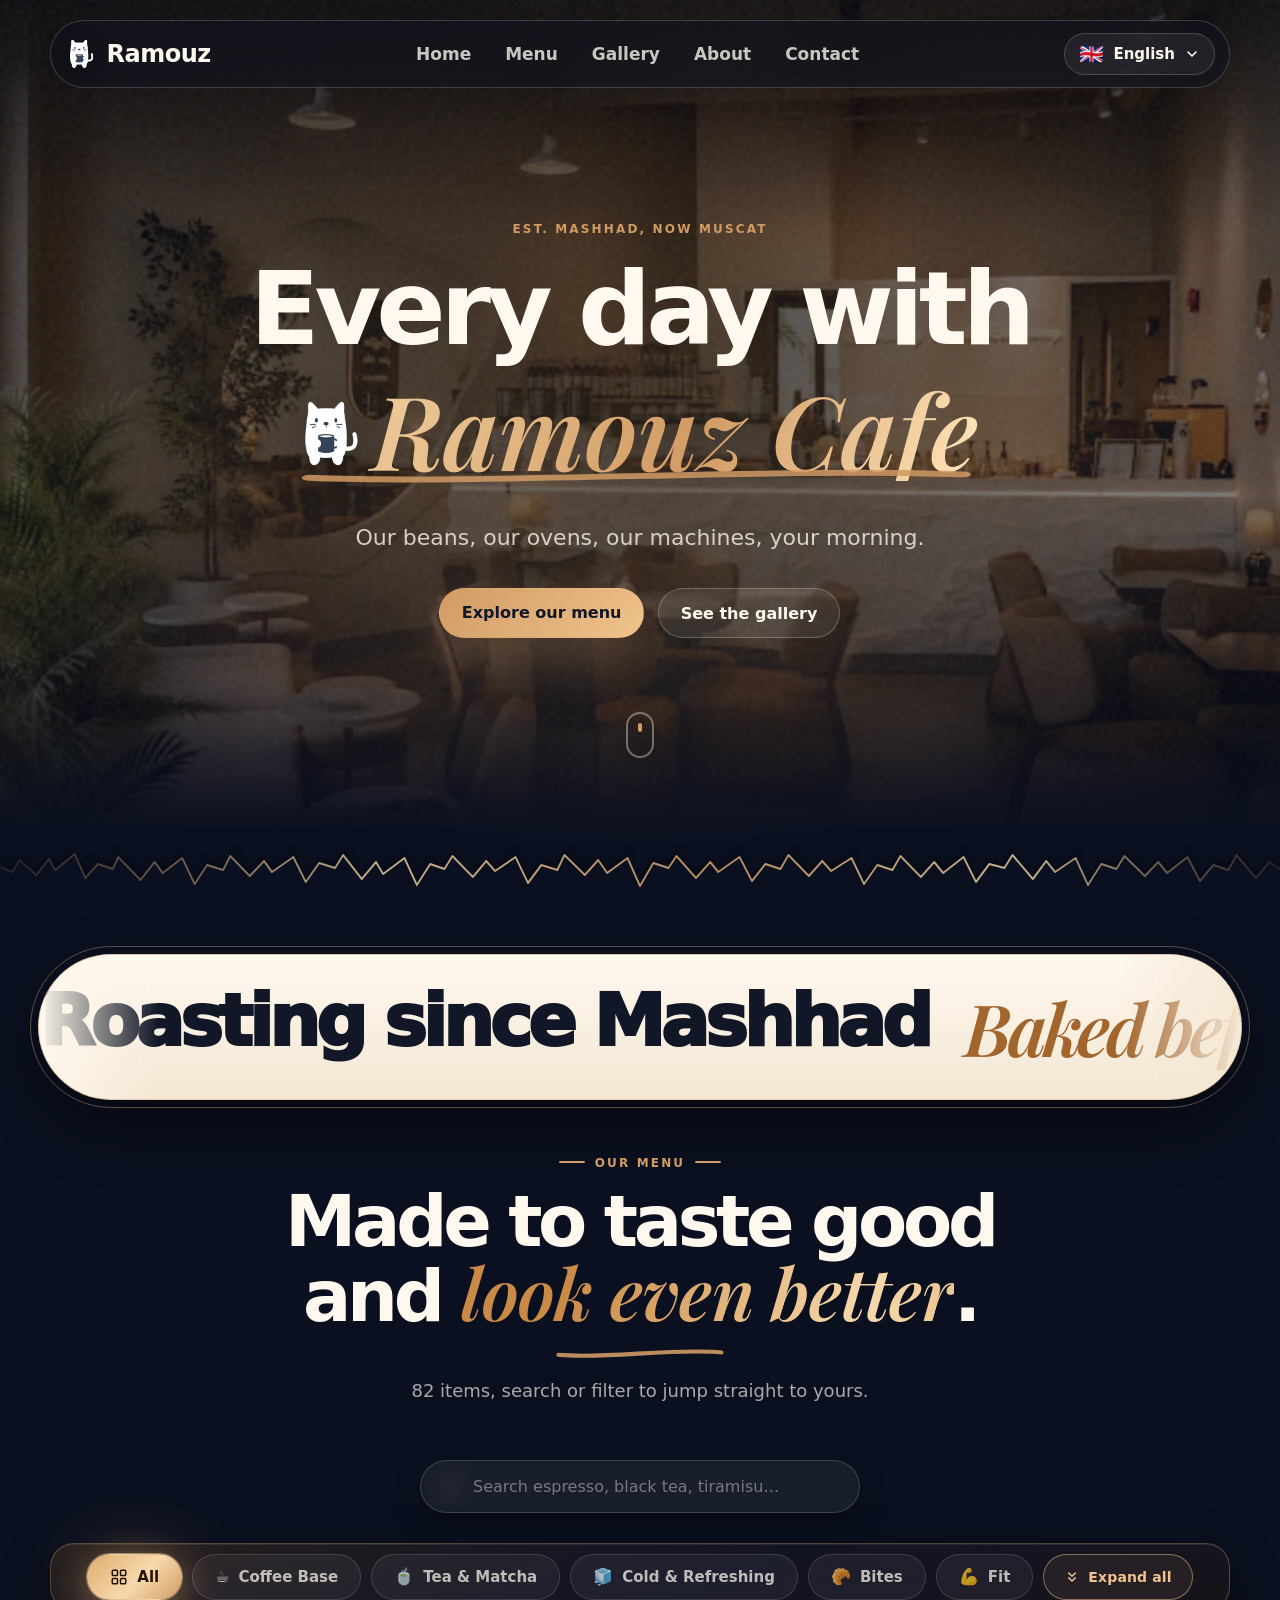
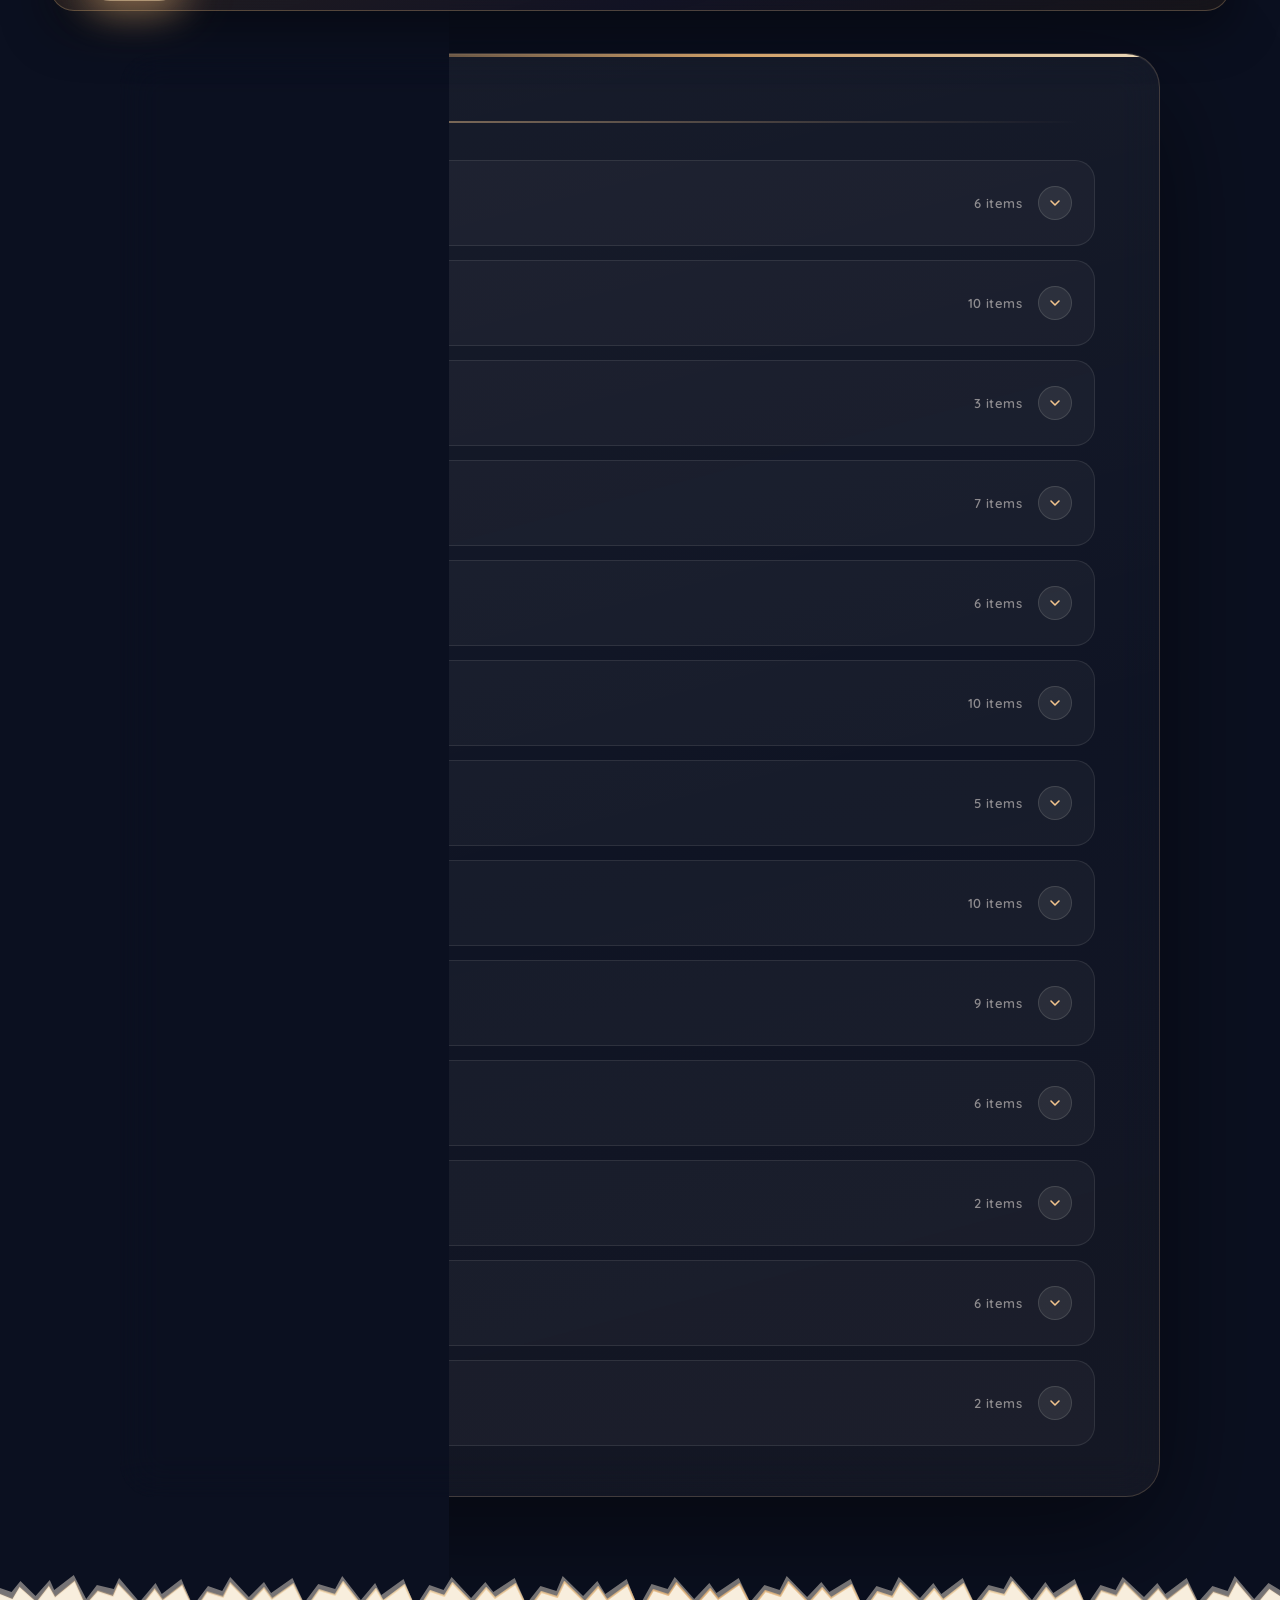
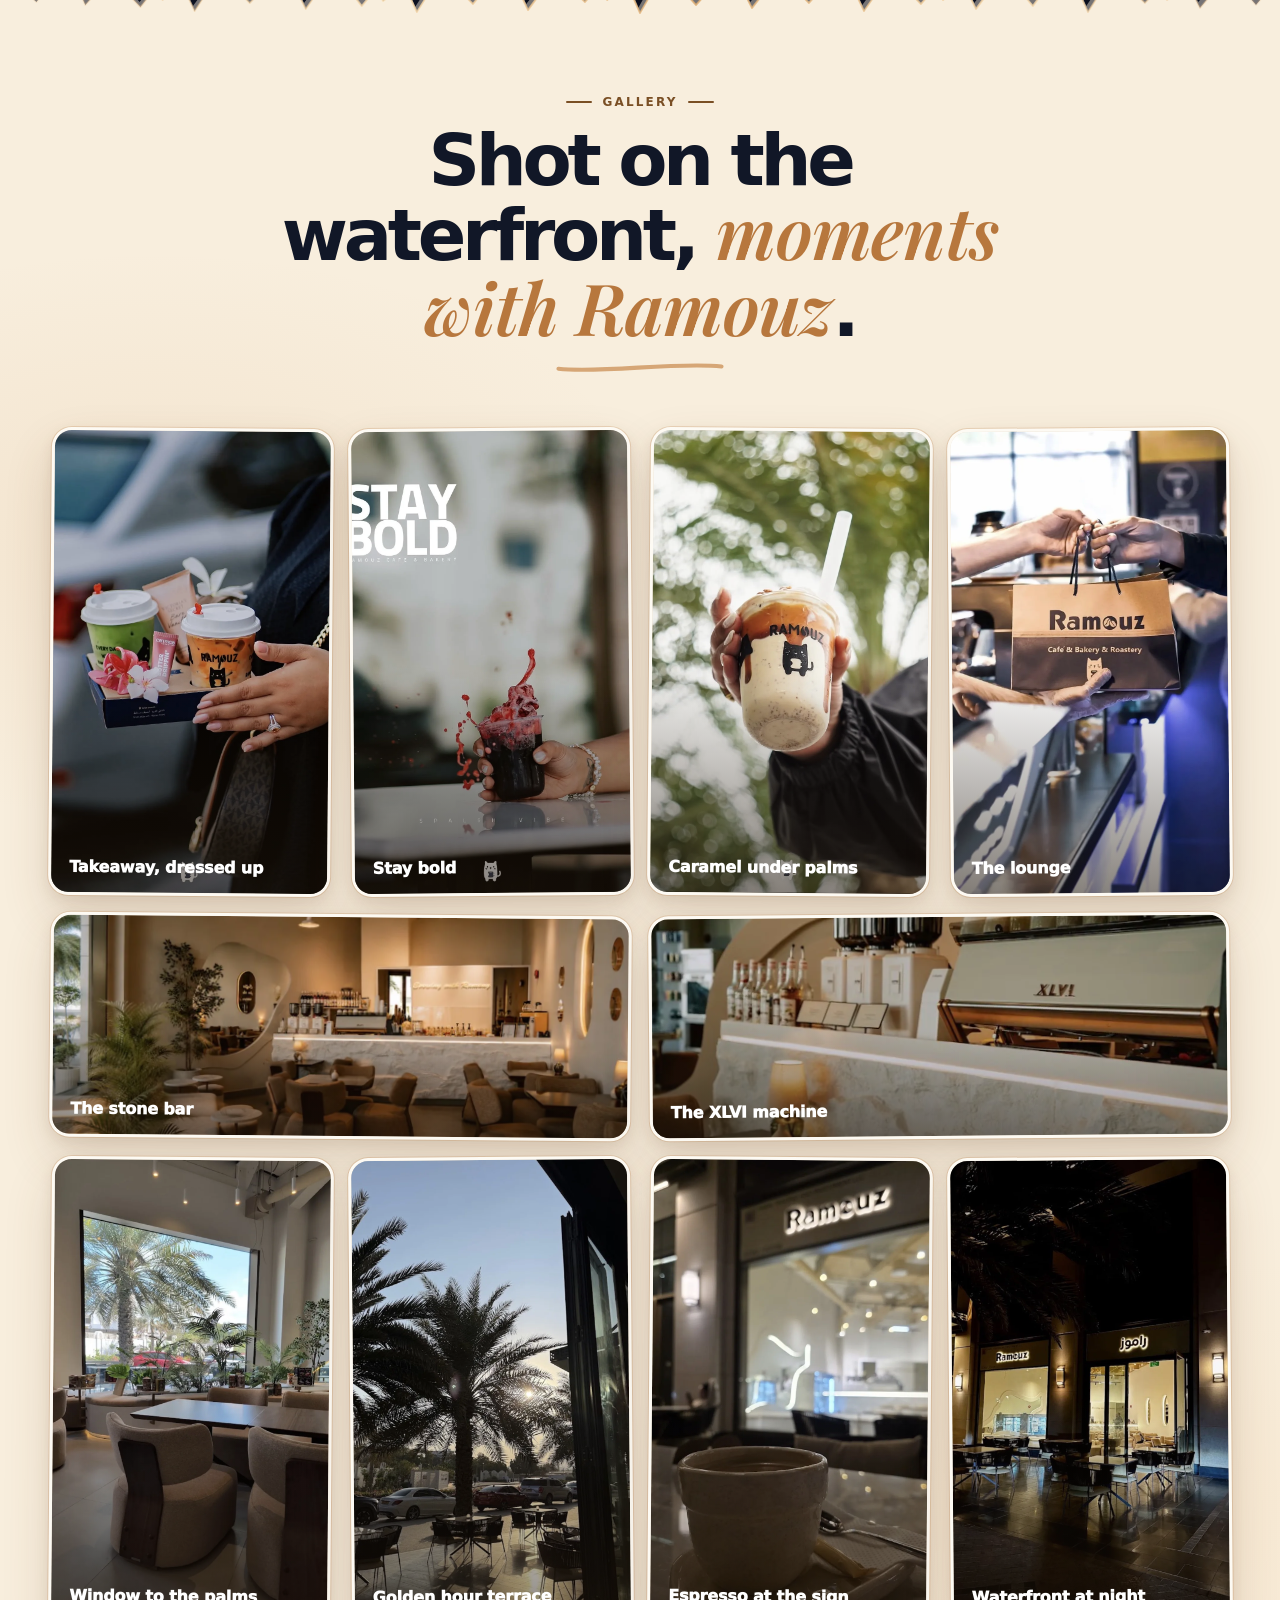
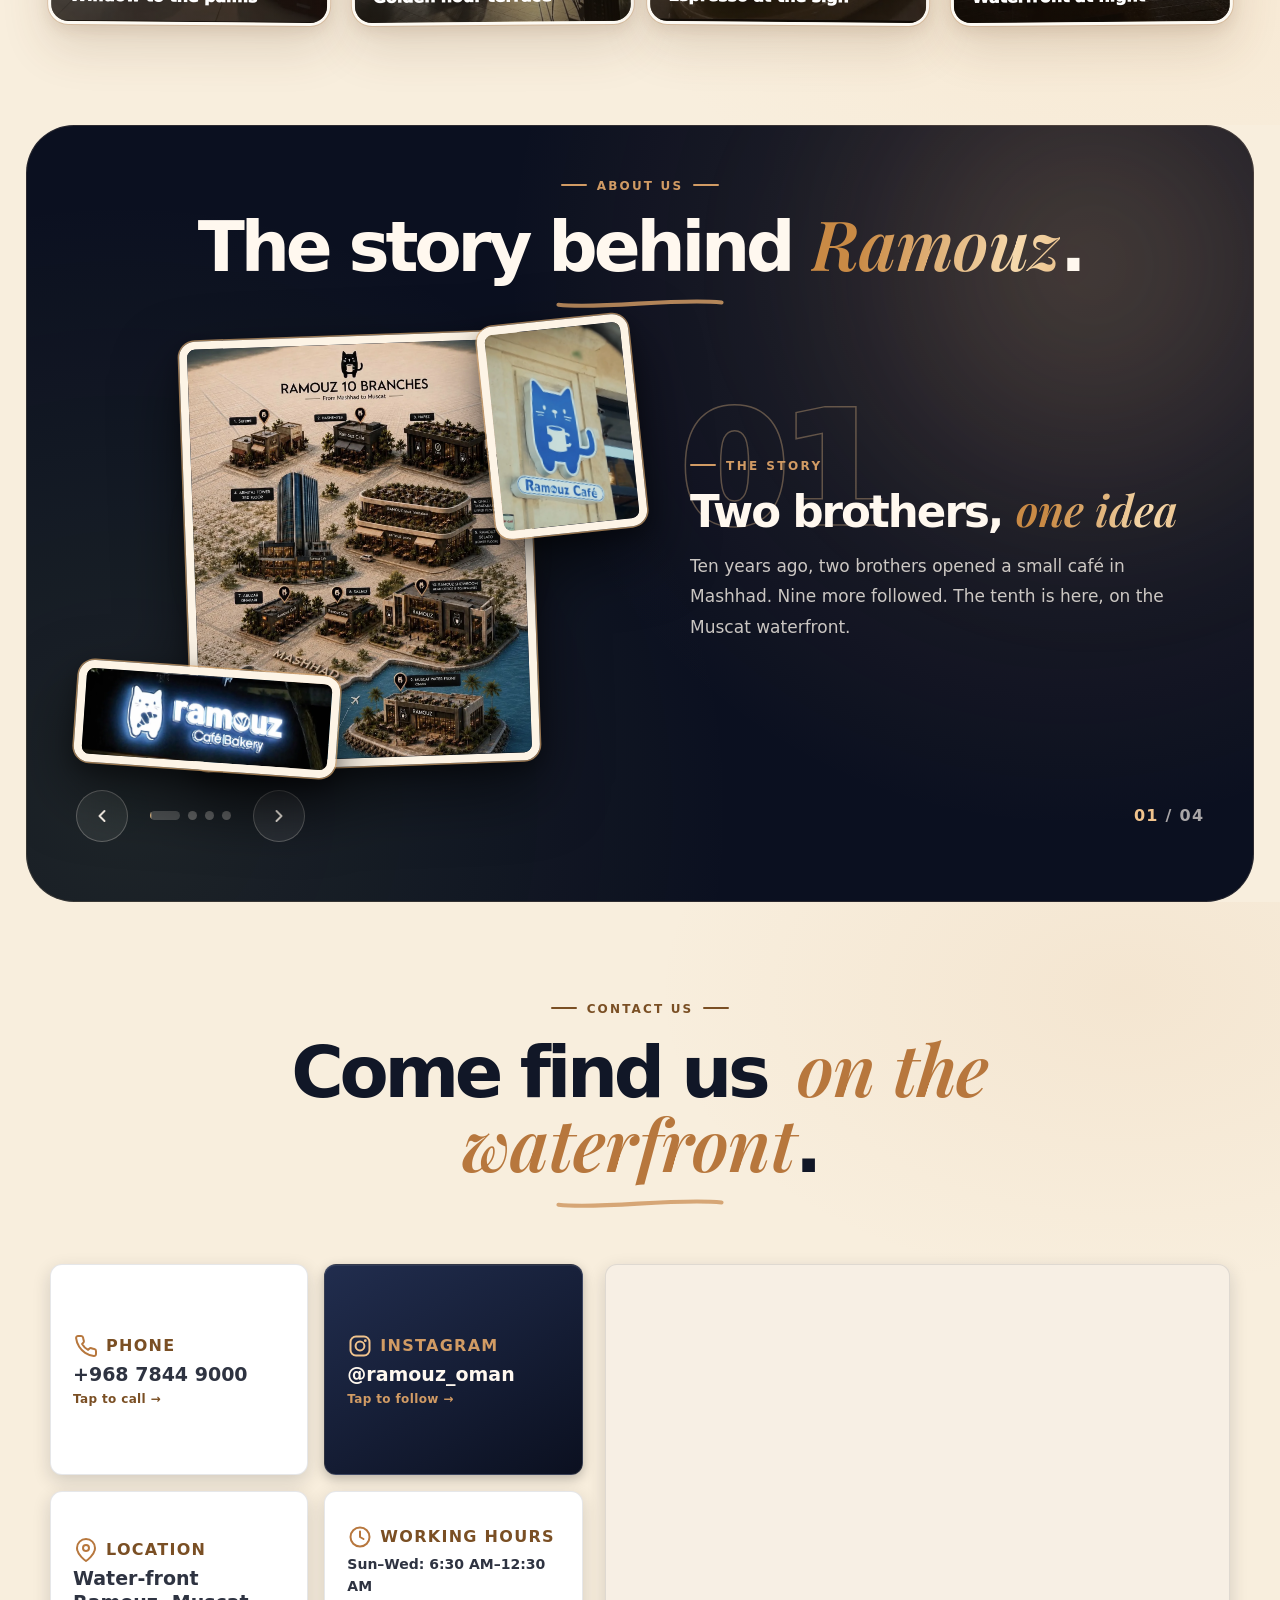
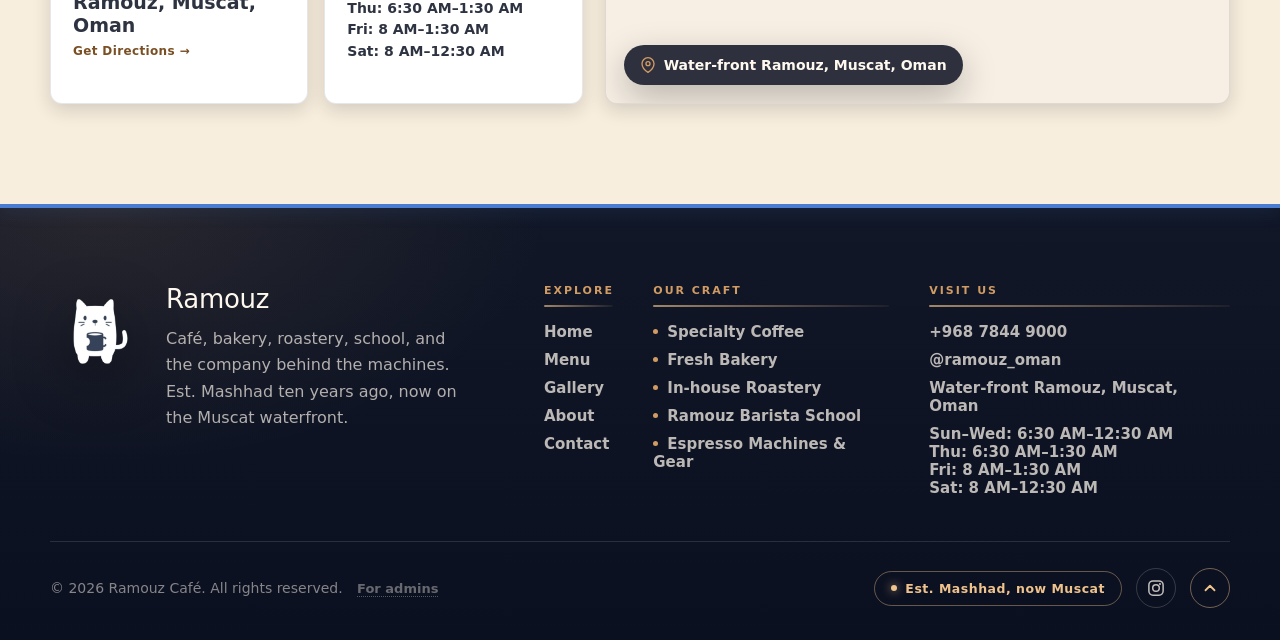
==== commit ee590f7b: "Link Google Business Profile via Place ID in schema and contact link - Add Maps Place ID to sameAs a" ====
--- a/index.html
+++ b/index.html
@@ -50,8 +50,10 @@
     "longitude": 58.4536845
   },
   "sameAs": [
-    "https://instagram.com/ramouz_oman"
+    "https://instagram.com/ramouz_oman",
+    "https://www.google.com/maps/place/?q=place_id:ChIJjeAjZQD_kT4R6l3hc6sXThM"
   ],
+  "hasMap": "https://www.google.com/maps/place/?q=place_id:ChIJjeAjZQD_kT4R6l3hc6sXThM",
   "openingHoursSpecification": [
     {
       "@type": "OpeningHoursSpecification",
@@ -1605,7 +1607,7 @@
             <span class="tile-text"><span class="tile-label"><span class="tile-icon" aria-hidden="true"><svg viewBox="0 0 24 24" fill="none" stroke="currentColor" stroke-width="2" stroke-linecap="round" stroke-linejoin="round"><rect x="2.5" y="2.5" width="19" height="19" rx="5.5"/><circle cx="12" cy="12" r="4.4"/><line x1="17.3" y1="6.7" x2="17.31" y2="6.7" stroke-width="2.8"/></svg></span>Instagram</span><span class="tile-value">@ramouz_oman</span><span class="tile-cta">Tap to follow →</span></span>
             <img class="tile-cat" src="assets/images/logo.webp" alt="" aria-hidden="true" />
           </a>
-          <a class="contact-tile tile-location reveal" href="https://www.google.com/maps?gs_lcrp=[base64]&amp;um=1&amp;ie=UTF-8&amp;fb=1&amp;gl=tr&amp;sa=X&amp;geocode=KY3gI2UA_5E-Mepd4XOrF04T&amp;daddr=Muscat,+Oman" target="_blank" rel="noopener">
+          <a class="contact-tile tile-location reveal" href="https://www.google.com/maps/place/?q=place_id:ChIJjeAjZQD_kT4R6l3hc6sXThM" target="_blank" rel="noopener">
             <span class="tile-text"><span class="tile-label"><span class="tile-icon" aria-hidden="true"><svg viewBox="0 0 24 24" fill="none" stroke="currentColor" stroke-width="2" stroke-linecap="round" stroke-linejoin="round"><path d="M21 10c0 7-9 13-9 13s-9-6-9-13a9 9 0 0 1 18 0z"/><circle cx="12" cy="10" r="3"/></svg></span>Location</span><span class="tile-value">Water-front Ramouz, Muscat, Oman</span><span class="tile-cta">Get Directions →</span></span>
           </a>
           <div class="contact-tile tile-hours reveal">
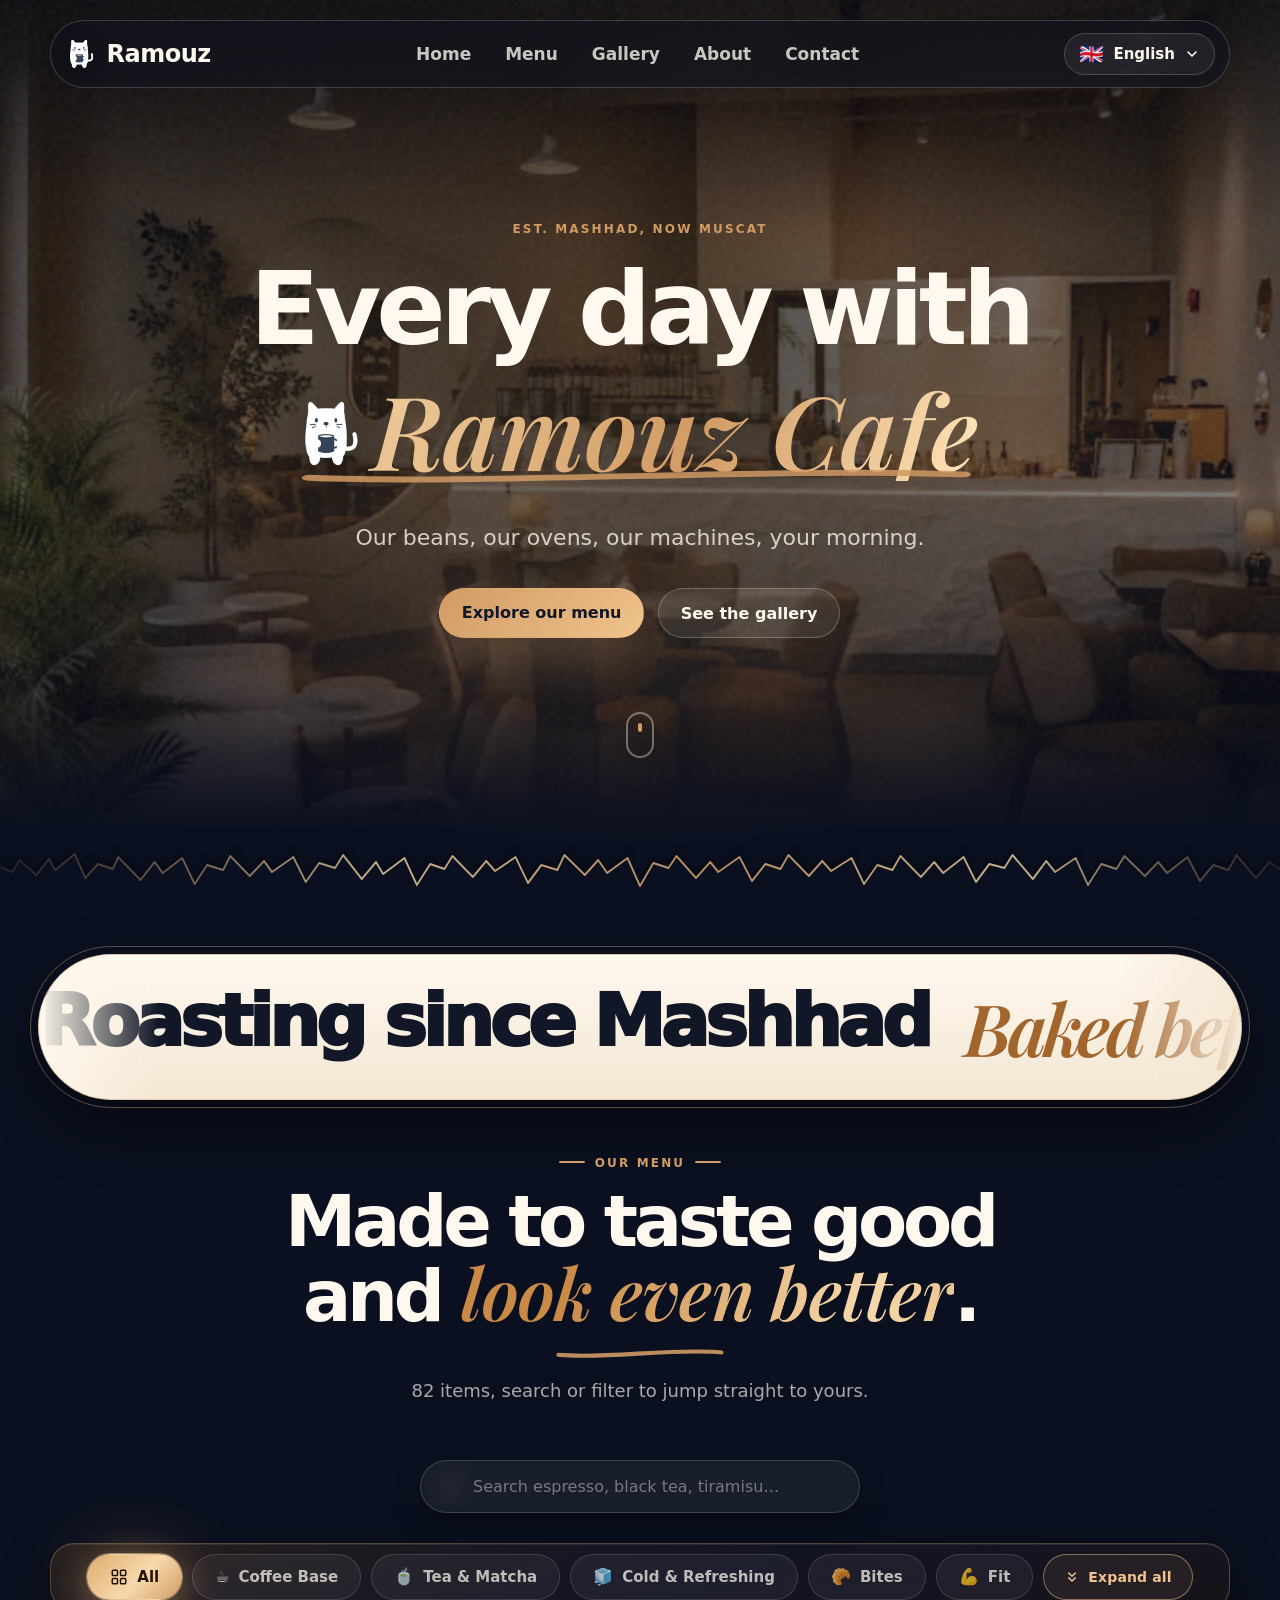
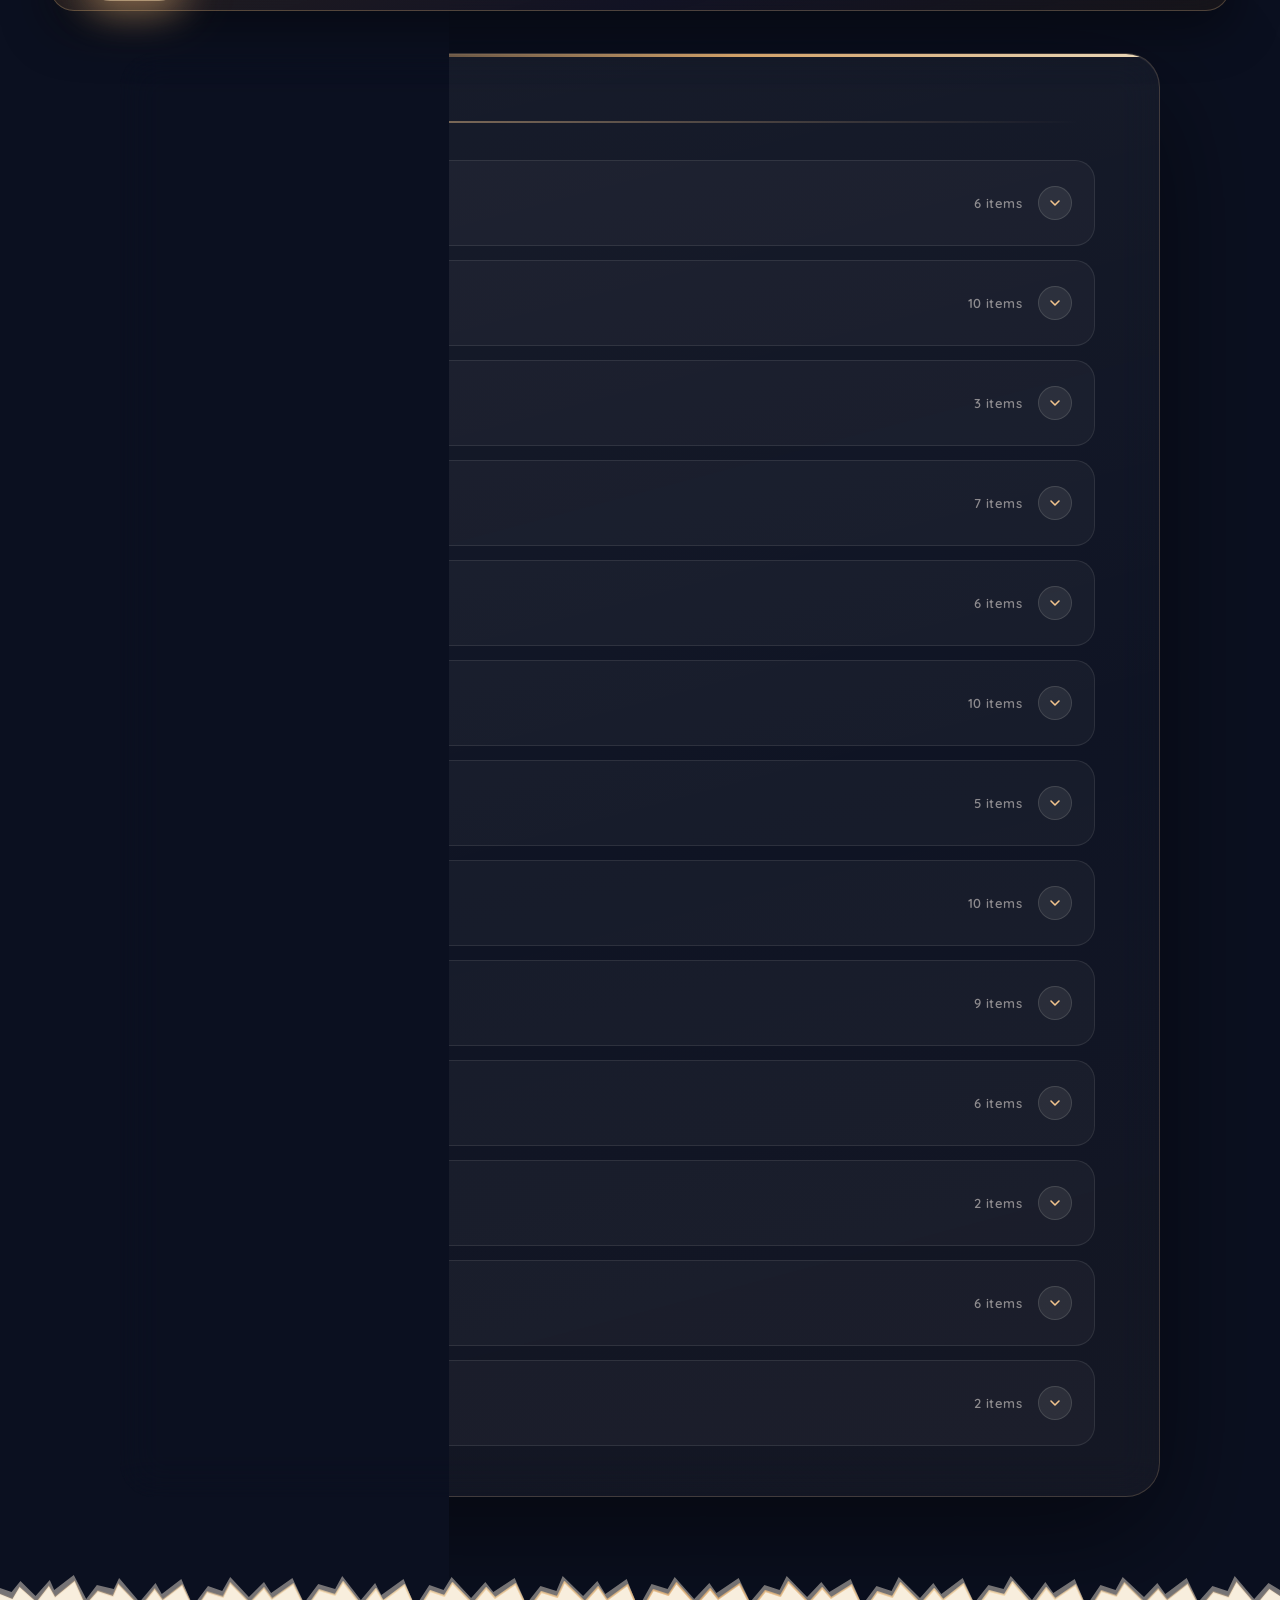
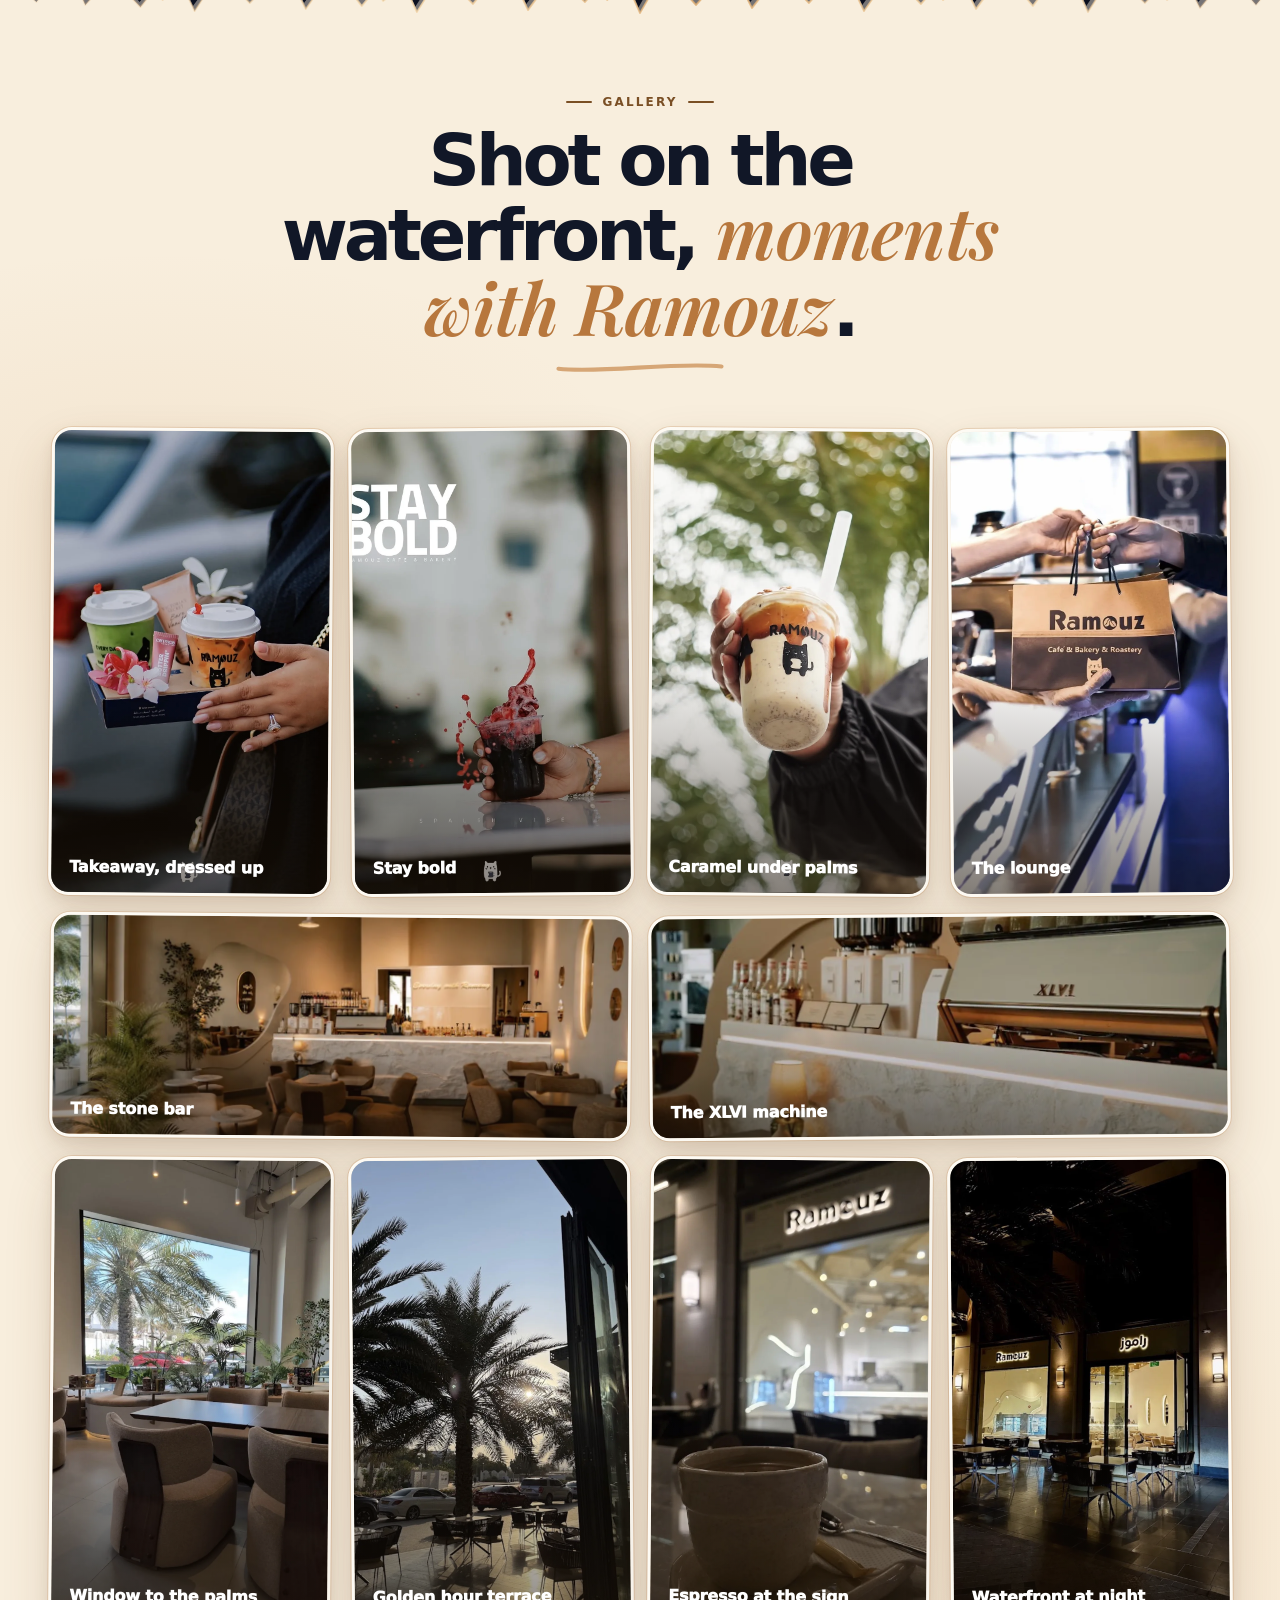
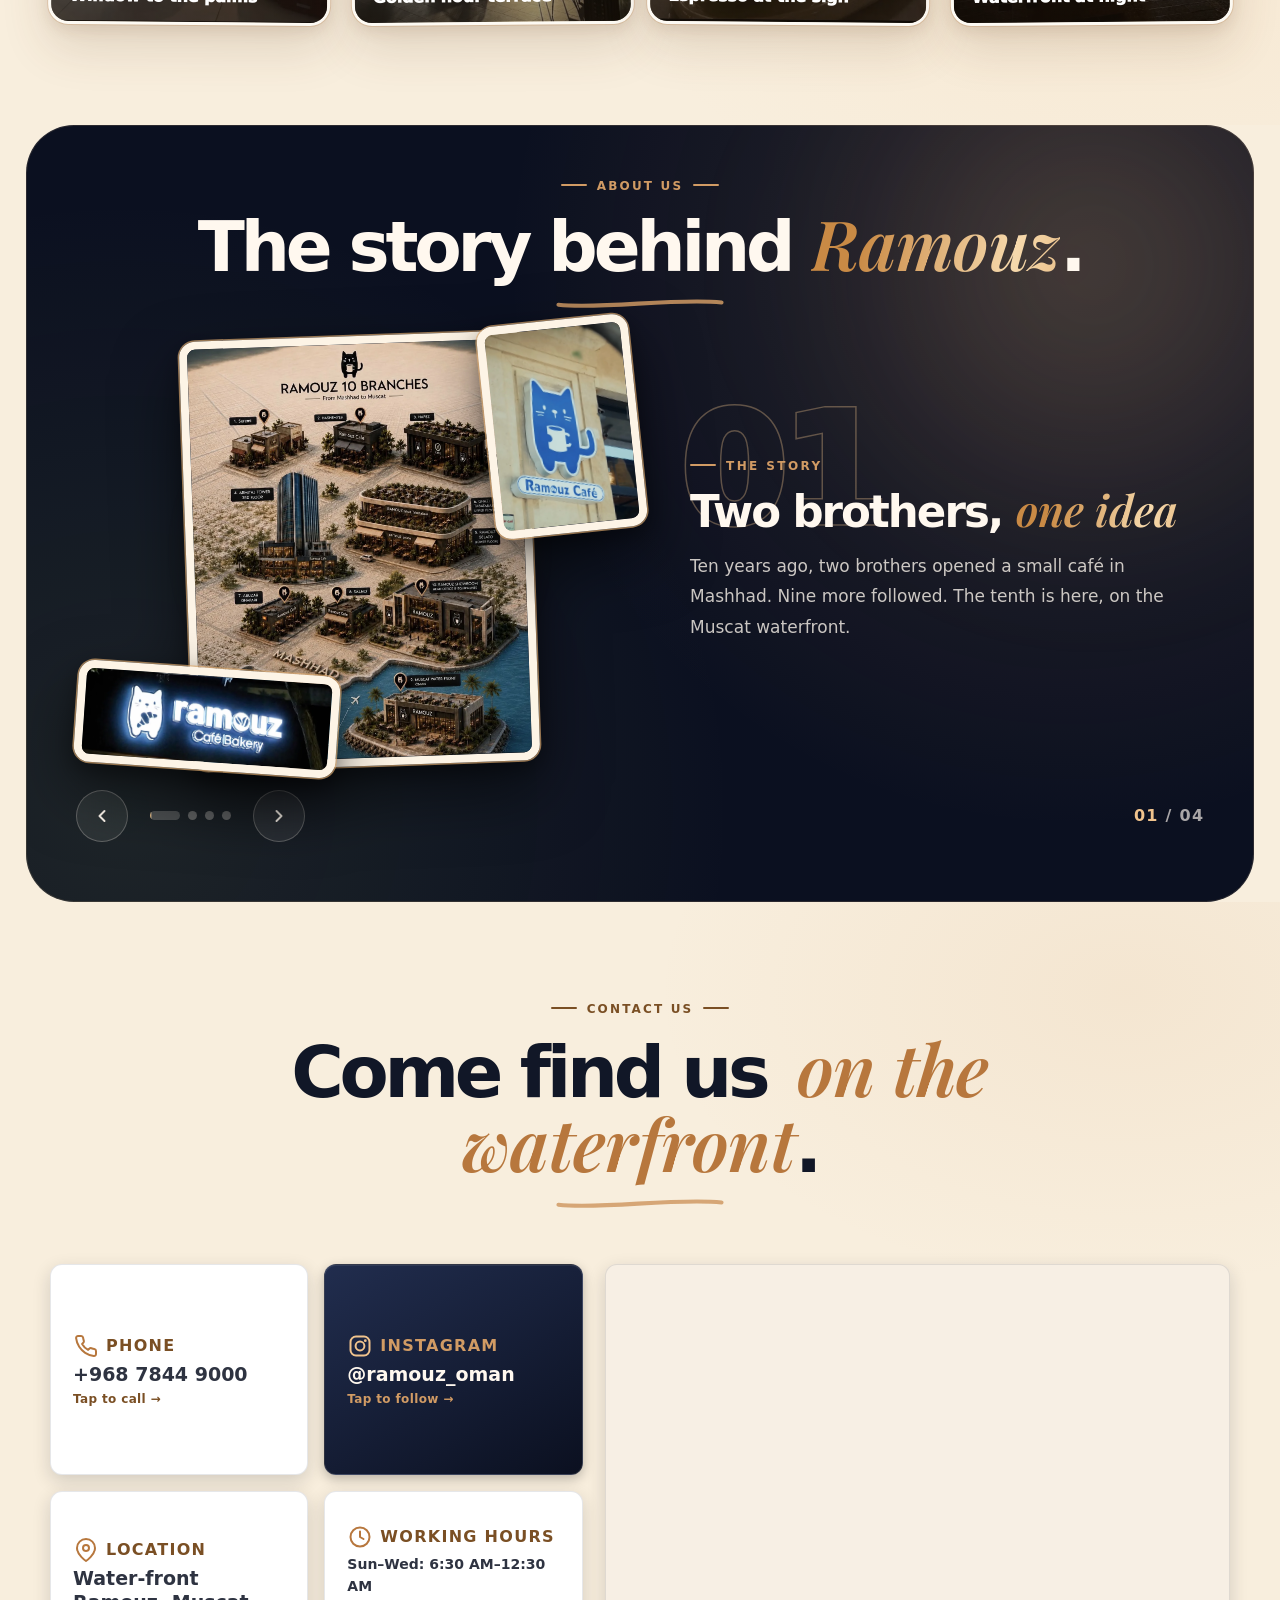
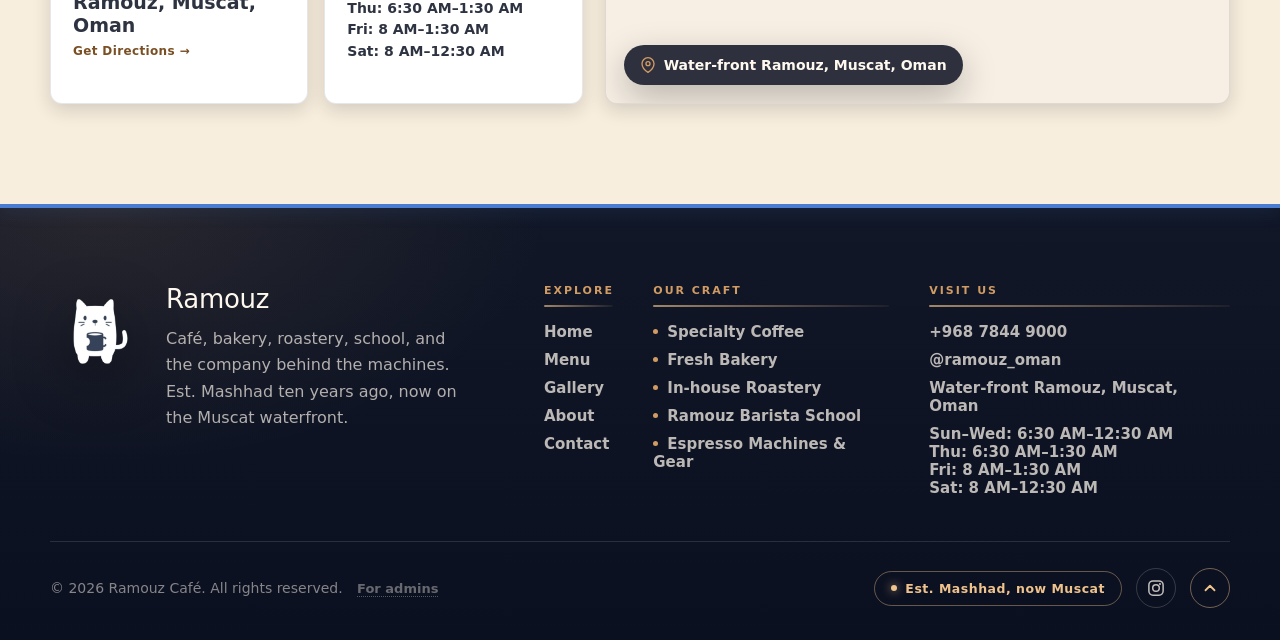
==== commit e86d60a4: "Fix stale static fallback price for Mixed Berry Cheesecake (2.1 -> 3.1) Was out of sync with the liv" ====
--- a/index.html
+++ b/index.html
@@ -1447,7 +1447,7 @@
             <div class="menu-accordion-body" id="acc-desserts">
               <ul class="menu-list menu-list--thumbs">
                 <li class="menu-item"><span class="mi-thumb"><svg class="mi-thumb-ph" viewBox="0 0 24 24" fill="none" stroke="currentColor" stroke-width="2" stroke-linecap="round" stroke-linejoin="round" aria-hidden="true"><path d="m6 8 1.75 12.28a2 2 0 0 0 2 1.72h4.54a2 2 0 0 0 2-1.72L18 8"/><path d="M5 8h14"/><path d="M7 15a6.47 6.47 0 0 1 5 0 6.47 6.47 0 0 0 5 0"/><path d="m12 8 1-6h2"/></svg><img src="assets/menu/Desserts/Passion%20Mango%20CheeseCake.webp" alt="Passion Mango Cheesecake" width="56" height="56" loading="lazy" onerror="this.remove()"></span><div class="mi-main"><div class="mi-head"><span class="mi-name">Passion Mango Cheesecake</span><span class="mi-dots"></span><span class="mi-price">2.1 <span class="mi-cur">OMR</span></span></div></div></li>
-                <li class="menu-item"><span class="mi-thumb"><svg class="mi-thumb-ph" viewBox="0 0 24 24" fill="none" stroke="currentColor" stroke-width="2" stroke-linecap="round" stroke-linejoin="round" aria-hidden="true"><path d="m6 8 1.75 12.28a2 2 0 0 0 2 1.72h4.54a2 2 0 0 0 2-1.72L18 8"/><path d="M5 8h14"/><path d="M7 15a6.47 6.47 0 0 1 5 0 6.47 6.47 0 0 0 5 0"/><path d="m12 8 1-6h2"/></svg><img src="assets/menu/Desserts/Mix%20Berries%20Cheese%20Cake.webp" alt="Mixed Berry Cheesecake" width="56" height="56" loading="lazy" onerror="this.remove()"></span><div class="mi-main"><div class="mi-head"><span class="mi-name">Mixed Berry Cheesecake</span><span class="mi-dots"></span><span class="mi-price">2.1 <span class="mi-cur">OMR</span></span></div></div></li>
+                <li class="menu-item"><span class="mi-thumb"><svg class="mi-thumb-ph" viewBox="0 0 24 24" fill="none" stroke="currentColor" stroke-width="2" stroke-linecap="round" stroke-linejoin="round" aria-hidden="true"><path d="m6 8 1.75 12.28a2 2 0 0 0 2 1.72h4.54a2 2 0 0 0 2-1.72L18 8"/><path d="M5 8h14"/><path d="M7 15a6.47 6.47 0 0 1 5 0 6.47 6.47 0 0 0 5 0"/><path d="m12 8 1-6h2"/></svg><img src="assets/menu/Desserts/Mix%20Berries%20Cheese%20Cake.webp" alt="Mixed Berry Cheesecake" width="56" height="56" loading="lazy" onerror="this.remove()"></span><div class="mi-main"><div class="mi-head"><span class="mi-name">Mixed Berry Cheesecake</span><span class="mi-dots"></span><span class="mi-price">3.1 <span class="mi-cur">OMR</span></span></div></div></li>
                 <li class="menu-item"><span class="mi-thumb"><svg class="mi-thumb-ph" viewBox="0 0 24 24" fill="none" stroke="currentColor" stroke-width="2" stroke-linecap="round" stroke-linejoin="round" aria-hidden="true"><path d="m6 8 1.75 12.28a2 2 0 0 0 2 1.72h4.54a2 2 0 0 0 2-1.72L18 8"/><path d="M5 8h14"/><path d="M7 15a6.47 6.47 0 0 1 5 0 6.47 6.47 0 0 0 5 0"/><path d="m12 8 1-6h2"/></svg><img src="assets/menu/Desserts/Tiramisu.webp" alt="Tiramisu" width="56" height="56" loading="lazy" onerror="this.remove()"></span><div class="mi-main"><div class="mi-head"><span class="mi-name">Tiramisu</span><span class="mi-dots"></span><span class="mi-price">2.4 <span class="mi-cur">OMR</span></span></div></div></li>
                 <li class="menu-item"><span class="mi-thumb"><svg class="mi-thumb-ph" viewBox="0 0 24 24" fill="none" stroke="currentColor" stroke-width="2" stroke-linecap="round" stroke-linejoin="round" aria-hidden="true"><path d="m6 8 1.75 12.28a2 2 0 0 0 2 1.72h4.54a2 2 0 0 0 2-1.72L18 8"/><path d="M5 8h14"/><path d="M7 15a6.47 6.47 0 0 1 5 0 6.47 6.47 0 0 0 5 0"/><path d="m12 8 1-6h2"/></svg><img src="assets/menu/Desserts/San%20Sebastian.webp" alt="San Sebastián" width="56" height="56" loading="lazy" onerror="this.remove()"></span><div class="mi-main"><div class="mi-head"><span class="mi-name">San Sebastián</span><span class="mi-dots"></span><span class="mi-price">2.4 <span class="mi-cur">OMR</span></span></div><p class="mi-desc">Burnt Basque cheesecake</p></div></li>
                 <li class="menu-item"><span class="mi-thumb"><svg class="mi-thumb-ph" viewBox="0 0 24 24" fill="none" stroke="currentColor" stroke-width="2" stroke-linecap="round" stroke-linejoin="round" aria-hidden="true"><path d="m6 8 1.75 12.28a2 2 0 0 0 2 1.72h4.54a2 2 0 0 0 2-1.72L18 8"/><path d="M5 8h14"/><path d="M7 15a6.47 6.47 0 0 1 5 0 6.47 6.47 0 0 0 5 0"/><path d="m12 8 1-6h2"/></svg><img src="assets/menu/Desserts/Brownie.webp" alt="Brownie" width="56" height="56" loading="lazy" onerror="this.remove()"></span><div class="mi-main"><div class="mi-head"><span class="mi-name">Brownie</span><span class="mi-dots"></span><span class="mi-price">2.7 <span class="mi-cur">OMR</span></span></div><p class="mi-desc">Served hot with a scoop of vanilla ice cream</p></div></li>
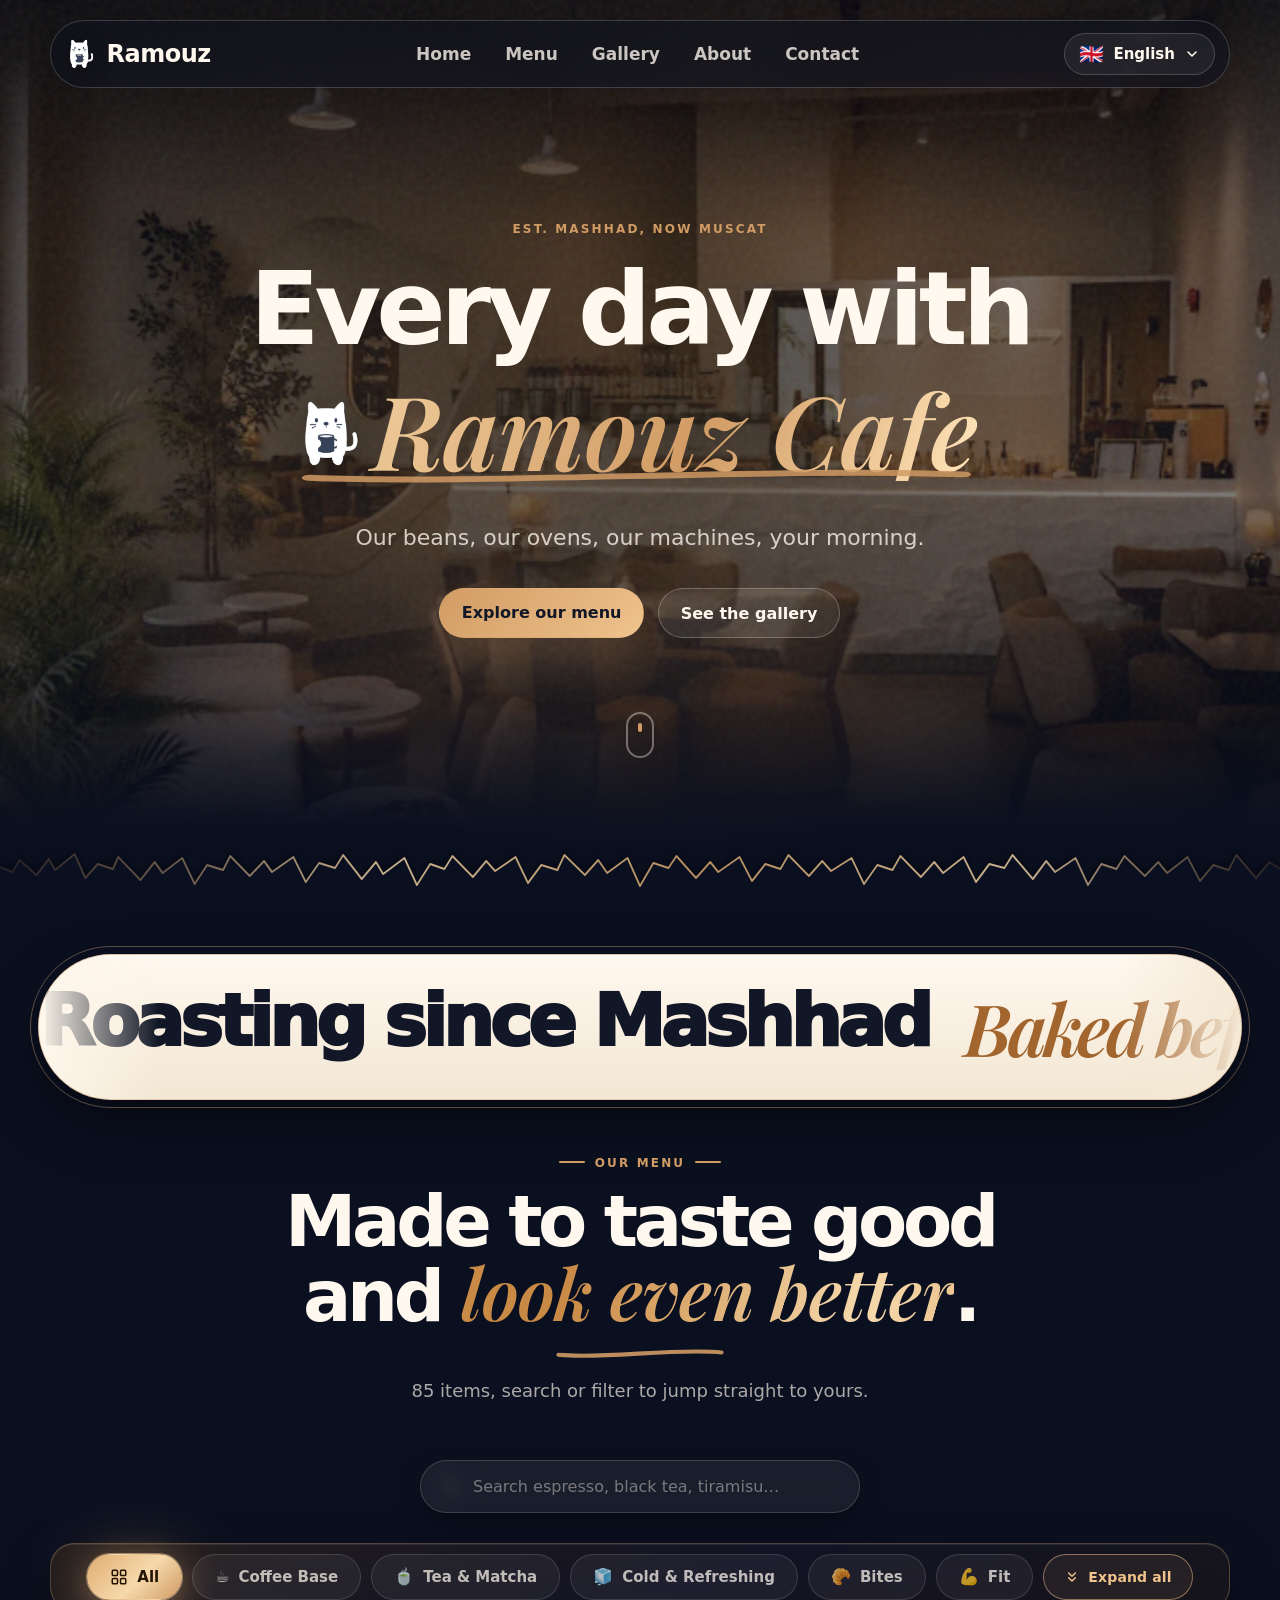
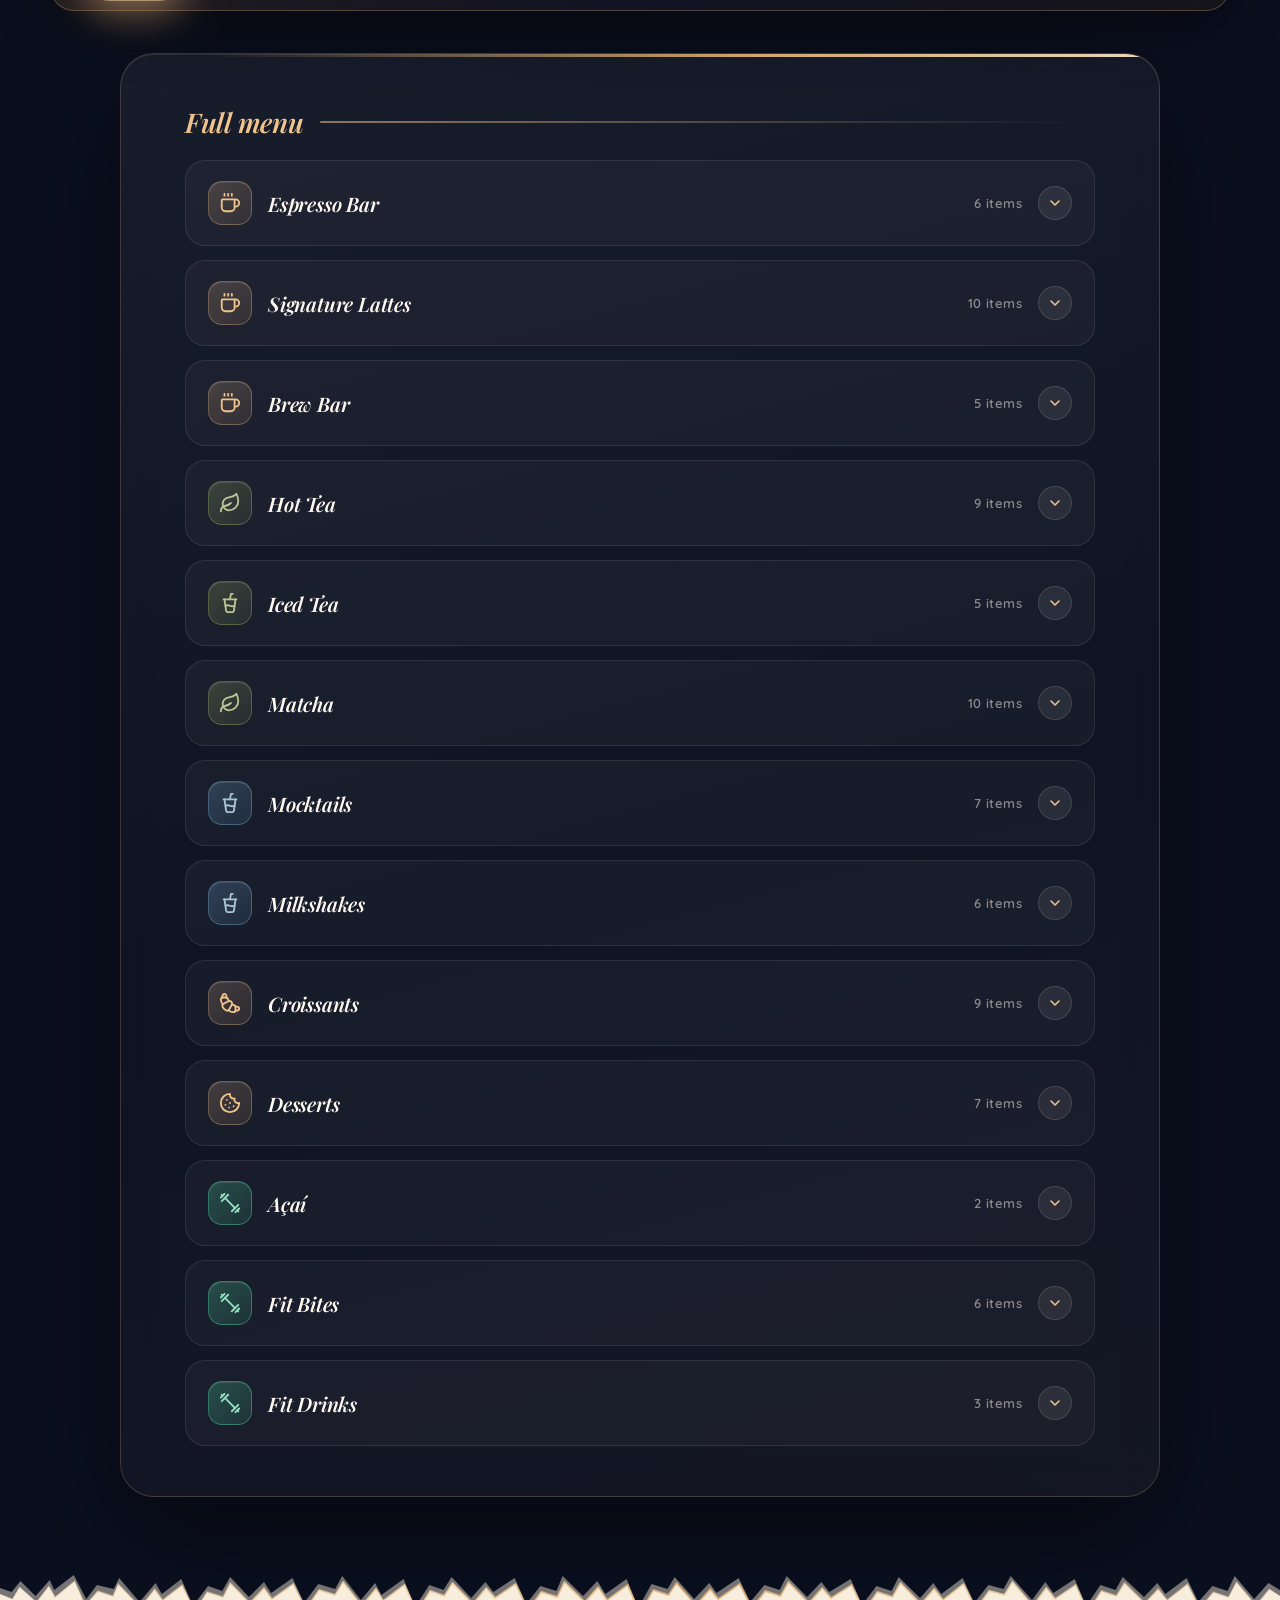
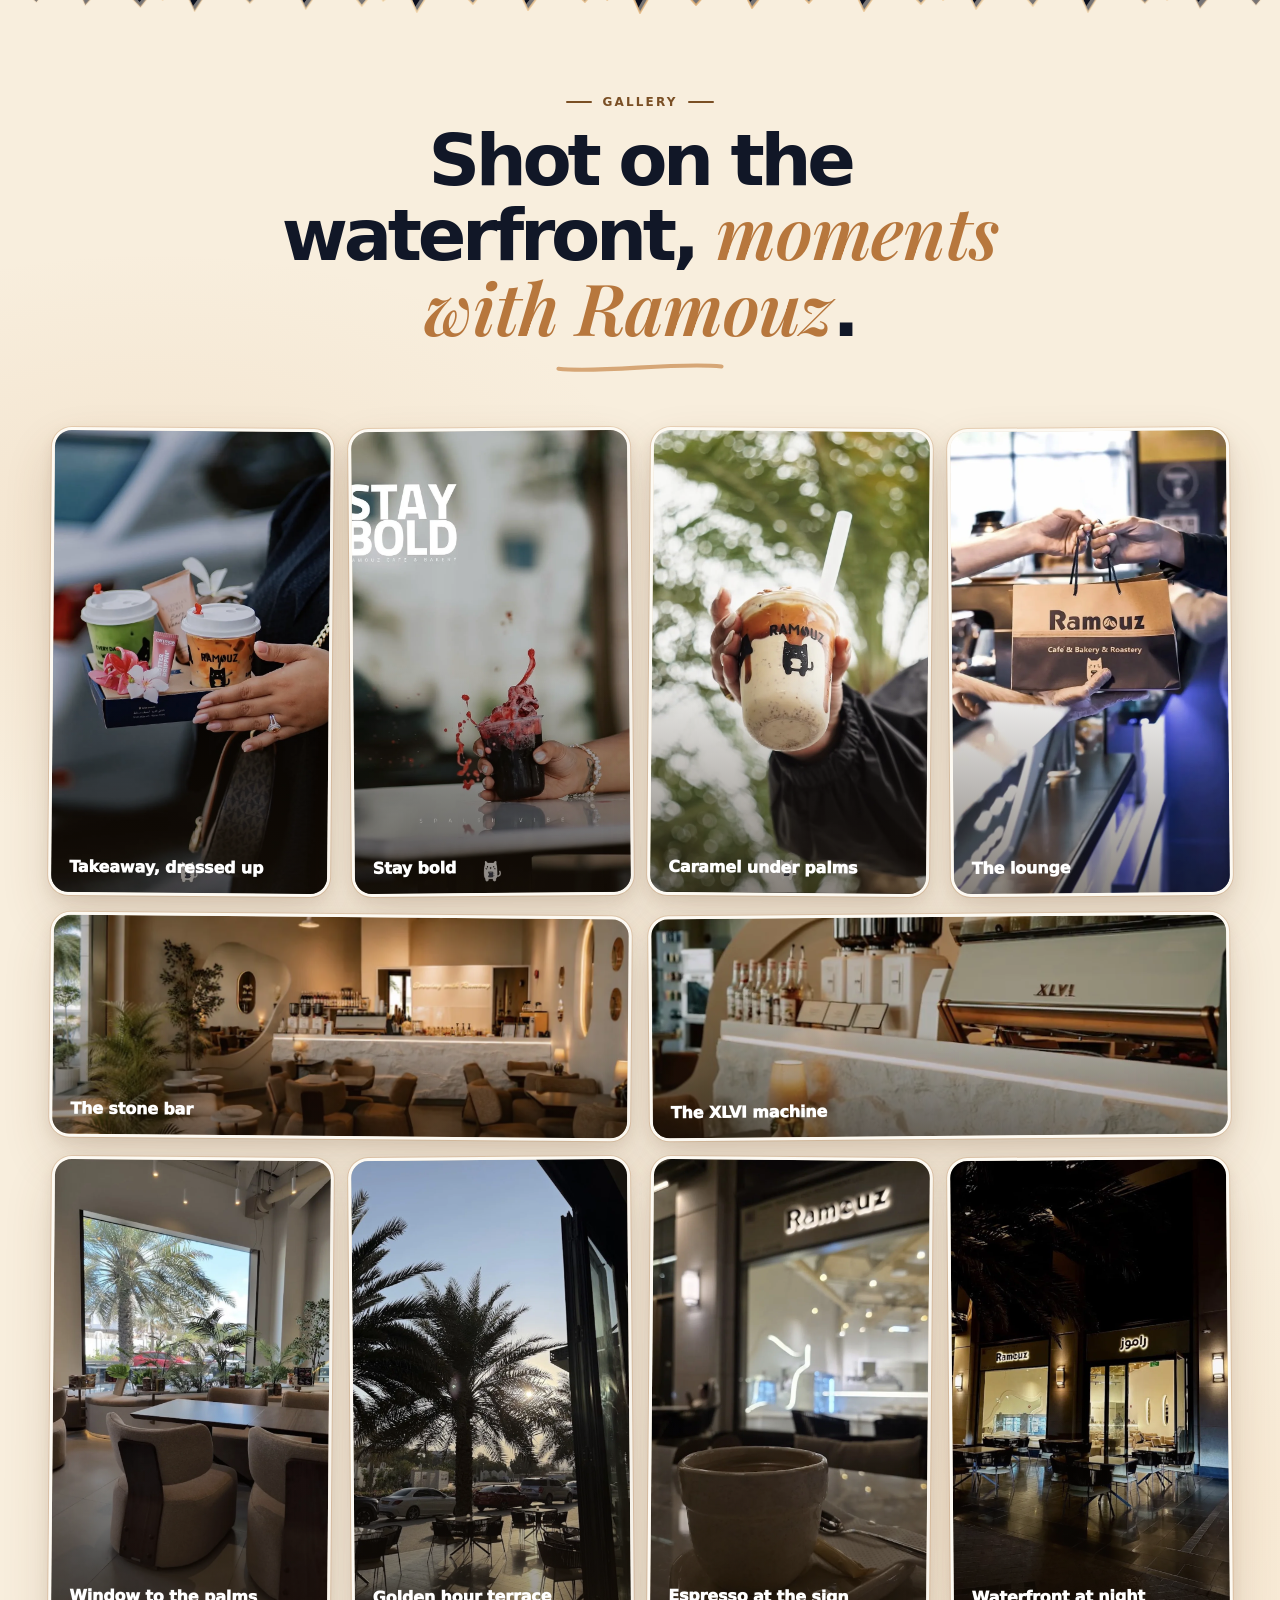
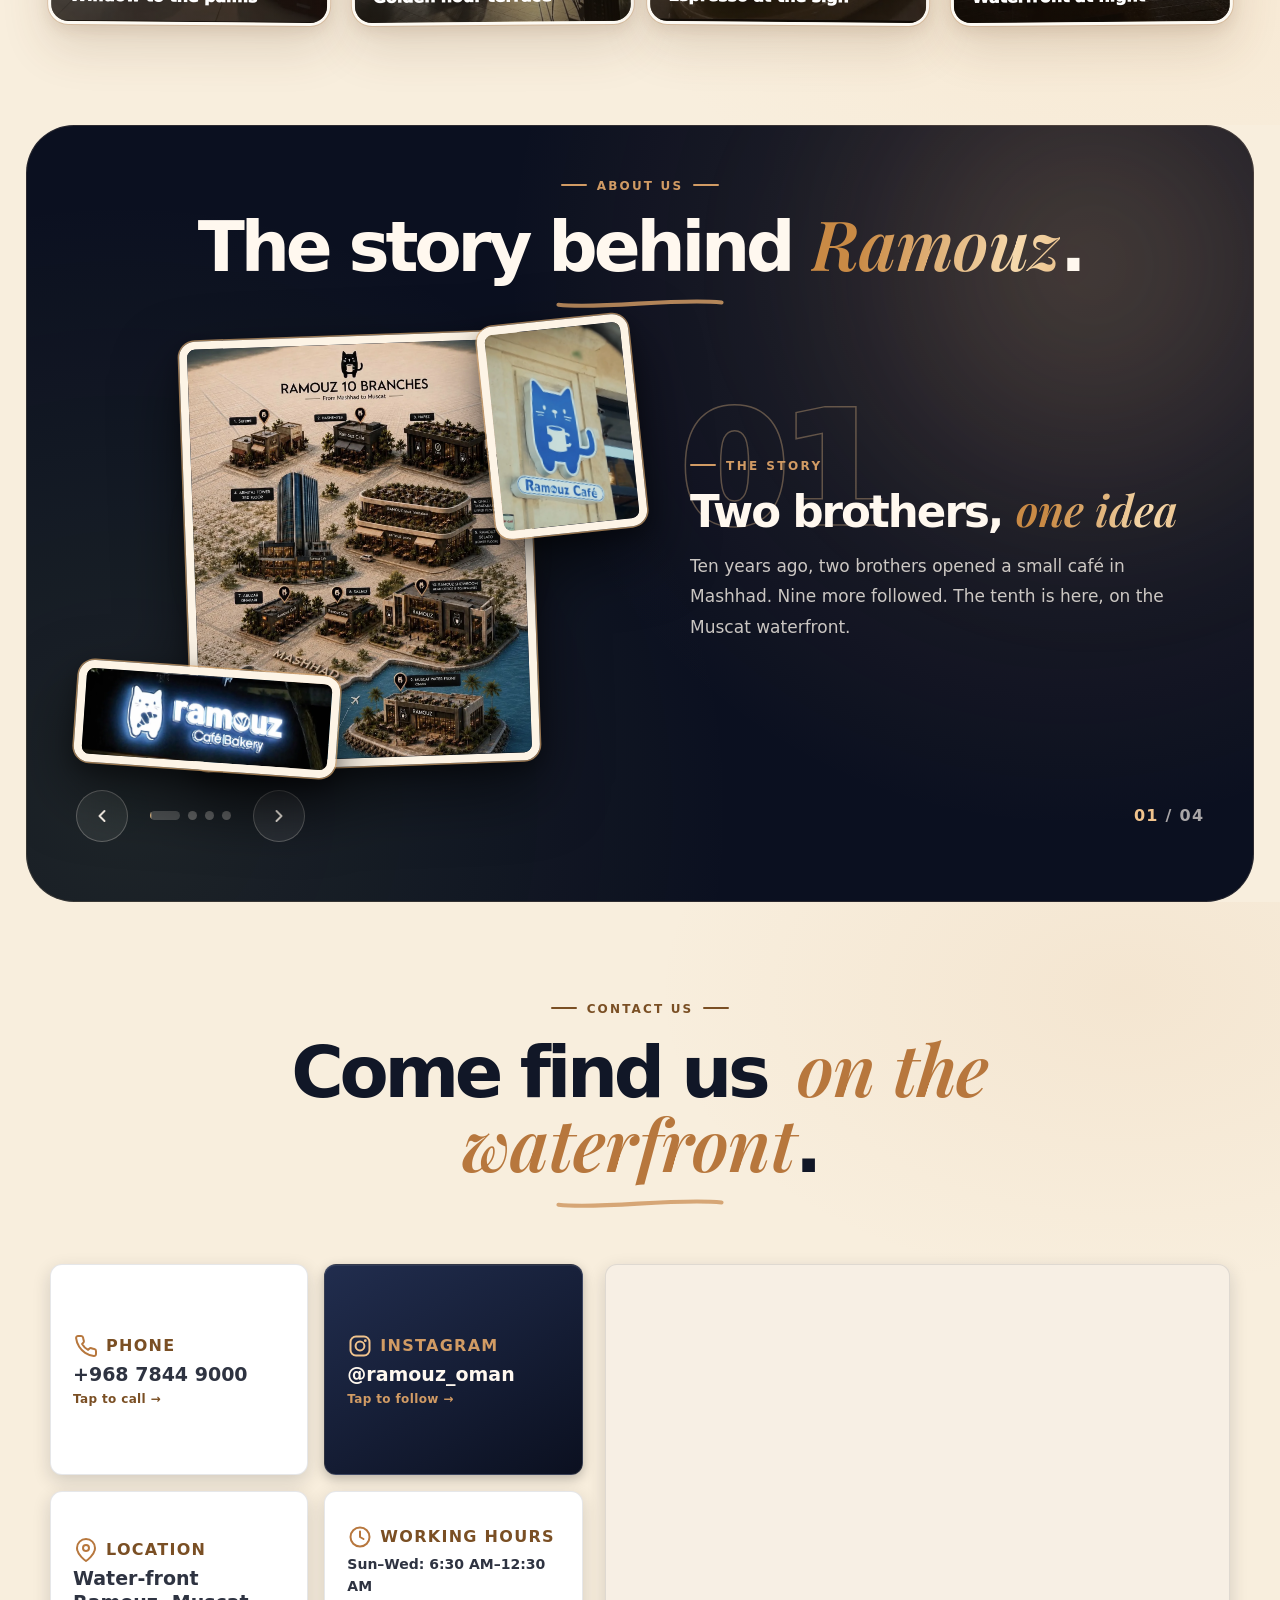
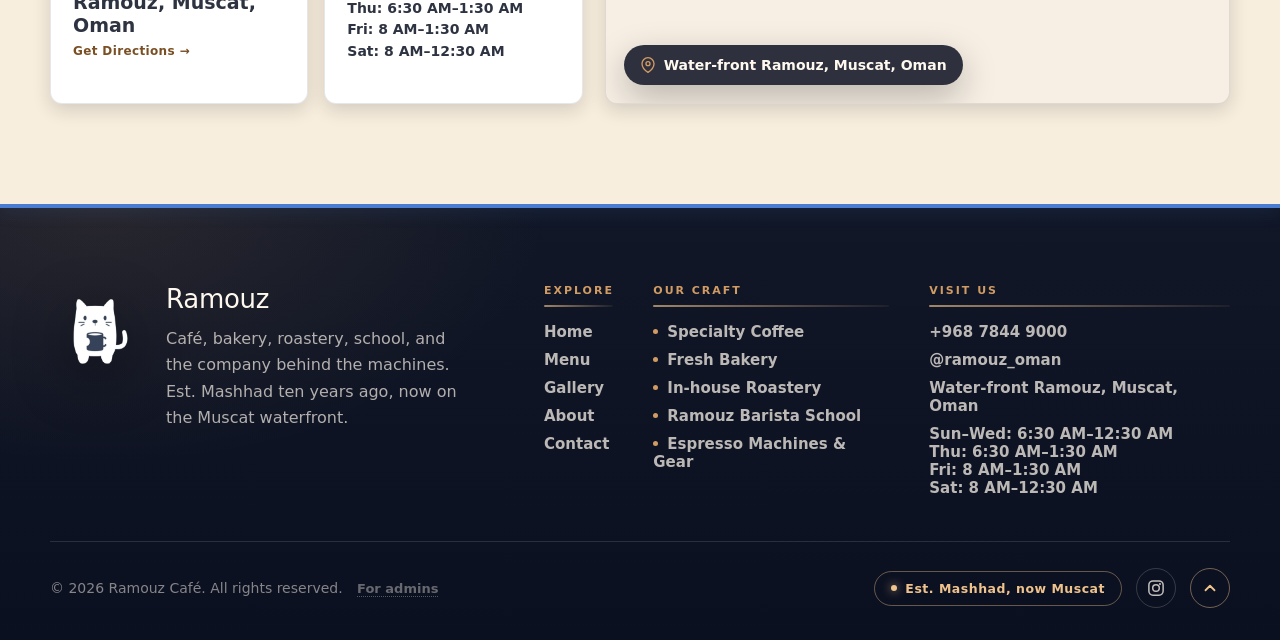
==== commit 4af96413: "Single-source menu: generate static HTML + JSON-LD from Supabase - build_menu.mjs: one Supabase fetc" ====
--- a/index.html
+++ b/index.html
@@ -37,7 +37,7 @@
     "Bakery",
     "Desserts"
   ],
-  "priceRange": "$",
+  "priceRange": "OMR 1.100 - OMR 3.900",
   "currenciesAccepted": "OMR",
   "address": {
     "@type": "PostalAddress",
@@ -54,6 +54,12 @@
     "https://www.google.com/maps/place/?q=place_id:ChIJjeAjZQD_kT4R6l3hc6sXThM"
   ],
   "hasMap": "https://www.google.com/maps/place/?q=place_id:ChIJjeAjZQD_kT4R6l3hc6sXThM",
+  "subOrganization": {
+    "@type": "EducationalOrganization",
+    "name": "Ramouz School",
+    "description": "Hands-on barista training on real espresso machines — from your first pour to your first shift behind the bar.",
+    "url": "https://amirhj2007.github.io/ramouz-website/#about"
+  },
   "openingHoursSpecification": [
     {
       "@type": "OpeningHoursSpecification",
@@ -1238,7 +1244,7 @@
         <p class="eyebrow">Our menu</p>
         <h2>Made to taste good and <em>look even better</em>.</h2>
         <svg class="heading-swash" viewBox="0 0 300 24" preserveAspectRatio="none" aria-hidden="true"><path d="M6 15 C 84 23, 210 3, 294 11"/></svg>
-        <p>82 items, search or filter to jump straight to yours.</p>
+        <p>85 items, search or filter to jump straight to yours.</p>
       </div>
       <div class="menu-search reveal" data-menu-search-wrap>
         <svg class="search-icon" viewBox="0 0 24 24" fill="none" stroke="currentColor" stroke-width="2" stroke-linecap="round" stroke-linejoin="round" aria-hidden="true"><circle cx="11" cy="11" r="7"/><path d="m21 21-4.35-4.35"/></svg>
@@ -1261,246 +1267,21 @@
         <div class="panel-head" aria-hidden="true"><span class="panel-title">Full menu</span><span class="panel-rule"></span><span class="panel-count"></span></div>
         <p class="menu-empty" data-menu-empty hidden>No items match &ldquo;<span data-menu-empty-query></span>&rdquo;. Try coffee, tea, or croissant.</p>
         <div class="menu-accordion" data-menu-accordion>
-          <div class="menu-accordion-item" data-cat="coffee-base" data-box="espresso-bar">
-            <button type="button" class="menu-accordion-head" aria-expanded="false" aria-controls="acc-espresso-bar">
-              <span class="acc-icon"><svg viewBox="0 0 24 24" fill="none" stroke="currentColor" stroke-width="2" stroke-linecap="round" stroke-linejoin="round" aria-hidden="true"><path d="M10 2v2"/><path d="M14 2v2"/><path d="M16 8a1 1 0 0 1 1 1v8a4 4 0 0 1-4 4H7a4 4 0 0 1-4-4V9a1 1 0 0 1 1-1h14a4 4 0 1 1 0 8h-1"/><path d="M6 2v2"/></svg></span>
-              <span class="acc-title">Espresso Bar</span>
-              <span class="acc-count">6 items</span>
-              <span class="acc-chevron" aria-hidden="true"><svg viewBox="0 0 24 24" fill="none" stroke="currentColor" stroke-width="2.4" stroke-linecap="round" stroke-linejoin="round"><polyline points="6 9 12 15 18 9"/></svg></span>
-            </button>
-            <div class="menu-accordion-body" id="acc-espresso-bar">
-              <ul class="menu-list menu-list--thumbs">
-                <li class="menu-item"><span class="mi-thumb"><svg class="mi-thumb-ph" viewBox="0 0 24 24" fill="none" stroke="currentColor" stroke-width="2" stroke-linecap="round" stroke-linejoin="round" aria-hidden="true"><path d="m6 8 1.75 12.28a2 2 0 0 0 2 1.72h4.54a2 2 0 0 0 2-1.72L18 8"/><path d="M5 8h14"/><path d="M7 15a6.47 6.47 0 0 1 5 0 6.47 6.47 0 0 0 5 0"/><path d="m12 8 1-6h2"/></svg><img src="assets/menu/Espresso%20Bar/Espresso%20%28Double%20shot%29.webp" alt="Espresso" width="56" height="56" loading="lazy" onerror="this.remove()"></span><div class="mi-main"><div class="mi-head"><span class="mi-name">Espresso</span><span class="mi-dots"></span><span class="mi-price">1.1 <span class="mi-cur">OMR</span></span></div><p class="mi-desc">Double shot</p></div></li>
-                <li class="menu-item"><span class="mi-thumb"><svg class="mi-thumb-ph" viewBox="0 0 24 24" fill="none" stroke="currentColor" stroke-width="2" stroke-linecap="round" stroke-linejoin="round" aria-hidden="true"><path d="m6 8 1.75 12.28a2 2 0 0 0 2 1.72h4.54a2 2 0 0 0 2-1.72L18 8"/><path d="M5 8h14"/><path d="M7 15a6.47 6.47 0 0 1 5 0 6.47 6.47 0 0 0 5 0"/><path d="m12 8 1-6h2"/></svg><img src="assets/menu/Espresso%20Bar/Americano.webp" alt="Americano" width="56" height="56" loading="lazy" onerror="this.remove()"></span><div class="mi-main"><div class="mi-head"><span class="mi-name">Americano</span><span class="mi-dots"></span><span class="mi-price">1.3 <span class="mi-cur">OMR</span></span></div><p class="mi-desc">Hot or iced</p></div></li>
-                <li class="menu-item"><span class="mi-thumb"><svg class="mi-thumb-ph" viewBox="0 0 24 24" fill="none" stroke="currentColor" stroke-width="2" stroke-linecap="round" stroke-linejoin="round" aria-hidden="true"><path d="m6 8 1.75 12.28a2 2 0 0 0 2 1.72h4.54a2 2 0 0 0 2-1.72L18 8"/><path d="M5 8h14"/><path d="M7 15a6.47 6.47 0 0 1 5 0 6.47 6.47 0 0 0 5 0"/><path d="m12 8 1-6h2"/></svg><img src="assets/menu/Espresso%20Bar/Cortado.webp" alt="Cortado" width="56" height="56" loading="lazy" onerror="this.remove()"></span><div class="mi-main"><div class="mi-head"><span class="mi-name">Cortado</span><span class="mi-dots"></span><span class="mi-price">1.4 <span class="mi-cur">OMR</span></span></div><p class="mi-desc">80 ml — equal parts espresso and milk</p></div></li>
-                <li class="menu-item"><span class="mi-thumb"><svg class="mi-thumb-ph" viewBox="0 0 24 24" fill="none" stroke="currentColor" stroke-width="2" stroke-linecap="round" stroke-linejoin="round" aria-hidden="true"><path d="m6 8 1.75 12.28a2 2 0 0 0 2 1.72h4.54a2 2 0 0 0 2-1.72L18 8"/><path d="M5 8h14"/><path d="M7 15a6.47 6.47 0 0 1 5 0 6.47 6.47 0 0 0 5 0"/><path d="m12 8 1-6h2"/></svg><img src="assets/menu/Espresso%20Bar/Capuccino.webp" alt="Cappuccino" width="56" height="56" loading="lazy" onerror="this.remove()"></span><div class="mi-main"><div class="mi-head"><span class="mi-name">Cappuccino</span><span class="mi-dots"></span><span class="mi-price">1.5 <span class="mi-cur">OMR</span></span></div></div></li>
-                <li class="menu-item"><span class="mi-thumb"><svg class="mi-thumb-ph" viewBox="0 0 24 24" fill="none" stroke="currentColor" stroke-width="2" stroke-linecap="round" stroke-linejoin="round" aria-hidden="true"><path d="m6 8 1.75 12.28a2 2 0 0 0 2 1.72h4.54a2 2 0 0 0 2-1.72L18 8"/><path d="M5 8h14"/><path d="M7 15a6.47 6.47 0 0 1 5 0 6.47 6.47 0 0 0 5 0"/><path d="m12 8 1-6h2"/></svg><img src="assets/menu/Espresso%20Bar/Flat%20White.webp" alt="Flat White" width="56" height="56" loading="lazy" onerror="this.remove()"></span><div class="mi-main"><div class="mi-head"><span class="mi-name">Flat White</span><span class="mi-dots"></span><span class="mi-price">1.5 <span class="mi-cur">OMR</span></span></div></div></li>
-                <li class="menu-item"><span class="mi-thumb"><svg class="mi-thumb-ph" viewBox="0 0 24 24" fill="none" stroke="currentColor" stroke-width="2" stroke-linecap="round" stroke-linejoin="round" aria-hidden="true"><path d="m6 8 1.75 12.28a2 2 0 0 0 2 1.72h4.54a2 2 0 0 0 2-1.72L18 8"/><path d="M5 8h14"/><path d="M7 15a6.47 6.47 0 0 1 5 0 6.47 6.47 0 0 0 5 0"/><path d="m12 8 1-6h2"/></svg><img src="assets/menu/Espresso%20Bar/Affogato.webp" alt="Affogato" width="56" height="56" loading="lazy" onerror="this.remove()"></span><div class="mi-main"><div class="mi-head"><span class="mi-name">Affogato</span><span class="mi-dots"></span><span class="mi-price">1.6 <span class="mi-cur">OMR</span></span></div></div></li>
-              </ul>
-            </div>
-          </div>
-          <div class="menu-accordion-item" data-cat="coffee-base" data-box="signature-lattes">
-            <button type="button" class="menu-accordion-head" aria-expanded="false" aria-controls="acc-signature-lattes">
-              <span class="acc-icon"><svg viewBox="0 0 24 24" fill="none" stroke="currentColor" stroke-width="2" stroke-linecap="round" stroke-linejoin="round" aria-hidden="true"><path d="M10 2v2"/><path d="M14 2v2"/><path d="M16 8a1 1 0 0 1 1 1v8a4 4 0 0 1-4 4H7a4 4 0 0 1-4-4V9a1 1 0 0 1 1-1h14a4 4 0 1 1 0 8h-1"/><path d="M6 2v2"/></svg></span>
-              <span class="acc-title">Signature Lattes</span>
-              <span class="acc-count">10 items</span>
-              <span class="acc-chevron" aria-hidden="true"><svg viewBox="0 0 24 24" fill="none" stroke="currentColor" stroke-width="2.4" stroke-linecap="round" stroke-linejoin="round"><polyline points="6 9 12 15 18 9"/></svg></span>
-            </button>
-            <div class="menu-accordion-body" id="acc-signature-lattes">
-              <ul class="menu-list menu-list--thumbs">
-                <li class="menu-item"><span class="mi-thumb"><svg class="mi-thumb-ph" viewBox="0 0 24 24" fill="none" stroke="currentColor" stroke-width="2" stroke-linecap="round" stroke-linejoin="round" aria-hidden="true"><path d="m6 8 1.75 12.28a2 2 0 0 0 2 1.72h4.54a2 2 0 0 0 2-1.72L18 8"/><path d="M5 8h14"/><path d="M7 15a6.47 6.47 0 0 1 5 0 6.47 6.47 0 0 0 5 0"/><path d="m12 8 1-6h2"/></svg><img src="assets/menu/Signature%20Lattes/Coffee%20Latte.webp" alt="Coffee Latte" width="56" height="56" loading="lazy" onerror="this.remove()"></span><div class="mi-main"><div class="mi-head"><span class="mi-name">Coffee Latte</span><span class="mi-dots"></span><span class="mi-price">1.6 <span class="mi-cur">OMR</span></span></div></div></li>
-                <li class="menu-item"><span class="mi-thumb"><svg class="mi-thumb-ph" viewBox="0 0 24 24" fill="none" stroke="currentColor" stroke-width="2" stroke-linecap="round" stroke-linejoin="round" aria-hidden="true"><path d="m6 8 1.75 12.28a2 2 0 0 0 2 1.72h4.54a2 2 0 0 0 2-1.72L18 8"/><path d="M5 8h14"/><path d="M7 15a6.47 6.47 0 0 1 5 0 6.47 6.47 0 0 0 5 0"/><path d="m12 8 1-6h2"/></svg><img src="assets/menu/Signature%20Lattes/Mocha.webp" alt="Mocha" width="56" height="56" loading="lazy" onerror="this.remove()"></span><div class="mi-main"><div class="mi-head"><span class="mi-name">Mocha</span><span class="mi-dots"></span><span class="mi-price">1.8 <span class="mi-cur">OMR</span></span></div></div></li>
-                <li class="menu-item"><span class="mi-thumb"><svg class="mi-thumb-ph" viewBox="0 0 24 24" fill="none" stroke="currentColor" stroke-width="2" stroke-linecap="round" stroke-linejoin="round" aria-hidden="true"><path d="m6 8 1.75 12.28a2 2 0 0 0 2 1.72h4.54a2 2 0 0 0 2-1.72L18 8"/><path d="M5 8h14"/><path d="M7 15a6.47 6.47 0 0 1 5 0 6.47 6.47 0 0 0 5 0"/><path d="m12 8 1-6h2"/></svg><img src="assets/menu/Signature%20Lattes/Spanish%20Latte.webp" alt="Spanish Latte" width="56" height="56" loading="lazy" onerror="this.remove()"></span><div class="mi-main"><div class="mi-head"><span class="mi-name">Spanish Latte</span><span class="mi-dots"></span><span class="mi-price">1.8 <span class="mi-cur">OMR</span></span></div><p class="mi-desc">Condensed milk, sweet and rich</p></div></li>
-                <li class="menu-item"><span class="mi-thumb"><svg class="mi-thumb-ph" viewBox="0 0 24 24" fill="none" stroke="currentColor" stroke-width="2" stroke-linecap="round" stroke-linejoin="round" aria-hidden="true"><path d="m6 8 1.75 12.28a2 2 0 0 0 2 1.72h4.54a2 2 0 0 0 2-1.72L18 8"/><path d="M5 8h14"/><path d="M7 15a6.47 6.47 0 0 1 5 0 6.47 6.47 0 0 0 5 0"/><path d="m12 8 1-6h2"/></svg><img src="assets/menu/Signature%20Lattes/Salted%20Caramel%20Latte.webp" alt="Salted Caramel Latte" width="56" height="56" loading="lazy" onerror="this.remove()"></span><div class="mi-main"><div class="mi-head"><span class="mi-name">Salted Caramel Latte</span><span class="mi-dots"></span><span class="mi-price">1.8 <span class="mi-cur">OMR</span></span></div></div></li>
-                <li class="menu-item"><span class="mi-thumb"><svg class="mi-thumb-ph" viewBox="0 0 24 24" fill="none" stroke="currentColor" stroke-width="2" stroke-linecap="round" stroke-linejoin="round" aria-hidden="true"><path d="m6 8 1.75 12.28a2 2 0 0 0 2 1.72h4.54a2 2 0 0 0 2-1.72L18 8"/><path d="M5 8h14"/><path d="M7 15a6.47 6.47 0 0 1 5 0 6.47 6.47 0 0 0 5 0"/><path d="m12 8 1-6h2"/></svg><img src="assets/menu/Signature%20Lattes/Cinnamon%20Roll%20Latte.webp" alt="Cinnamon Roll Latte" width="56" height="56" loading="lazy" onerror="this.remove()"></span><div class="mi-main"><div class="mi-head"><span class="mi-name">Cinnamon Roll Latte</span><span class="mi-dots"></span><span class="mi-price">1.8 <span class="mi-cur">OMR</span></span></div></div></li>
-                <li class="menu-item"><span class="mi-thumb"><svg class="mi-thumb-ph" viewBox="0 0 24 24" fill="none" stroke="currentColor" stroke-width="2" stroke-linecap="round" stroke-linejoin="round" aria-hidden="true"><path d="m6 8 1.75 12.28a2 2 0 0 0 2 1.72h4.54a2 2 0 0 0 2-1.72L18 8"/><path d="M5 8h14"/><path d="M7 15a6.47 6.47 0 0 1 5 0 6.47 6.47 0 0 0 5 0"/><path d="m12 8 1-6h2"/></svg><img src="assets/menu/Signature%20Lattes/CheeseCake%20Latte.webp" alt="Cheesecake Latte" width="56" height="56" loading="lazy" onerror="this.remove()"></span><div class="mi-main"><div class="mi-head"><span class="mi-name">Cheesecake Latte</span><span class="mi-dots"></span><span class="mi-price">1.8 <span class="mi-cur">OMR</span></span></div></div></li>
-                <li class="menu-item"><span class="mi-thumb"><svg class="mi-thumb-ph" viewBox="0 0 24 24" fill="none" stroke="currentColor" stroke-width="2" stroke-linecap="round" stroke-linejoin="round" aria-hidden="true"><path d="m6 8 1.75 12.28a2 2 0 0 0 2 1.72h4.54a2 2 0 0 0 2-1.72L18 8"/><path d="M5 8h14"/><path d="M7 15a6.47 6.47 0 0 1 5 0 6.47 6.47 0 0 0 5 0"/><path d="m12 8 1-6h2"/></svg><img src="assets/menu/Signature%20Lattes/Hazelnut%20Latte.webp" alt="Hazelnut Latte" width="56" height="56" loading="lazy" onerror="this.remove()"></span><div class="mi-main"><div class="mi-head"><span class="mi-name">Hazelnut Latte</span><span class="mi-dots"></span><span class="mi-price">1.8 <span class="mi-cur">OMR</span></span></div></div></li>
-                <li class="menu-item"><span class="mi-thumb"><svg class="mi-thumb-ph" viewBox="0 0 24 24" fill="none" stroke="currentColor" stroke-width="2" stroke-linecap="round" stroke-linejoin="round" aria-hidden="true"><path d="m6 8 1.75 12.28a2 2 0 0 0 2 1.72h4.54a2 2 0 0 0 2-1.72L18 8"/><path d="M5 8h14"/><path d="M7 15a6.47 6.47 0 0 1 5 0 6.47 6.47 0 0 0 5 0"/><path d="m12 8 1-6h2"/></svg><img src="assets/menu/Signature%20Lattes/Saffron%20Latte.webp" alt="Saffron Latte" width="56" height="56" loading="lazy" onerror="this.remove()"></span><div class="mi-main"><div class="mi-head"><span class="mi-name">Saffron Latte</span><span class="mi-dots"></span><span class="mi-price">2.0 <span class="mi-cur">OMR</span></span></div></div></li>
-                <li class="menu-item"><span class="mi-thumb"><svg class="mi-thumb-ph" viewBox="0 0 24 24" fill="none" stroke="currentColor" stroke-width="2" stroke-linecap="round" stroke-linejoin="round" aria-hidden="true"><path d="m6 8 1.75 12.28a2 2 0 0 0 2 1.72h4.54a2 2 0 0 0 2-1.72L18 8"/><path d="M5 8h14"/><path d="M7 15a6.47 6.47 0 0 1 5 0 6.47 6.47 0 0 0 5 0"/><path d="m12 8 1-6h2"/></svg><img src="assets/menu/Signature%20Lattes/Date%20Latte.webp" alt="Date Latte" width="56" height="56" loading="lazy" onerror="this.remove()"></span><div class="mi-main"><div class="mi-head"><span class="mi-name">Date Latte</span><span class="mi-dots"></span><span class="mi-price">2.4 <span class="mi-cur">OMR</span></span></div><p class="mi-desc">Local dates, blended</p></div></li>
-                <li class="menu-item"><span class="mi-thumb"><svg class="mi-thumb-ph" viewBox="0 0 24 24" fill="none" stroke="currentColor" stroke-width="2" stroke-linecap="round" stroke-linejoin="round" aria-hidden="true"><path d="m6 8 1.75 12.28a2 2 0 0 0 2 1.72h4.54a2 2 0 0 0 2-1.72L18 8"/><path d="M5 8h14"/><path d="M7 15a6.47 6.47 0 0 1 5 0 6.47 6.47 0 0 0 5 0"/><path d="m12 8 1-6h2"/></svg><img src="assets/menu/Signature%20Lattes/Tiramisu%20Latte.webp" alt="Tiramisu Latte" width="56" height="56" loading="lazy" onerror="this.remove()"></span><div class="mi-main"><div class="mi-head"><span class="mi-name">Tiramisu Latte</span><span class="mi-dots"></span><span class="mi-price">2.9 <span class="mi-cur">OMR</span></span></div></div></li>
-              </ul>
-            </div>
-          </div>
-          <div class="menu-accordion-item" data-cat="coffee-base" data-box="brew-bar">
-            <button type="button" class="menu-accordion-head" aria-expanded="false" aria-controls="acc-brew-bar">
-              <span class="acc-icon"><svg viewBox="0 0 24 24" fill="none" stroke="currentColor" stroke-width="2" stroke-linecap="round" stroke-linejoin="round" aria-hidden="true"><path d="M10 2v2"/><path d="M14 2v2"/><path d="M16 8a1 1 0 0 1 1 1v8a4 4 0 0 1-4 4H7a4 4 0 0 1-4-4V9a1 1 0 0 1 1-1h14a4 4 0 1 1 0 8h-1"/><path d="M6 2v2"/></svg></span>
-              <span class="acc-title">Brew Bar</span>
-              <span class="acc-count">3 items</span>
-              <span class="acc-chevron" aria-hidden="true"><svg viewBox="0 0 24 24" fill="none" stroke="currentColor" stroke-width="2.4" stroke-linecap="round" stroke-linejoin="round"><polyline points="6 9 12 15 18 9"/></svg></span>
-            </button>
-            <div class="menu-accordion-body" id="acc-brew-bar">
-              <ul class="menu-list menu-list--thumbs">
-                <li class="menu-item"><span class="mi-thumb"><svg class="mi-thumb-ph" viewBox="0 0 24 24" fill="none" stroke="currentColor" stroke-width="2" stroke-linecap="round" stroke-linejoin="round" aria-hidden="true"><path d="m6 8 1.75 12.28a2 2 0 0 0 2 1.72h4.54a2 2 0 0 0 2-1.72L18 8"/><path d="M5 8h14"/><path d="M7 15a6.47 6.47 0 0 1 5 0 6.47 6.47 0 0 0 5 0"/><path d="m12 8 1-6h2"/></svg><img src="assets/menu/Brew%20Bar/Classic%20V60.webp" alt="Classic V60" width="56" height="56" loading="lazy" onerror="this.remove()"></span><div class="mi-main"><div class="mi-head"><span class="mi-name">Classic V60</span><span class="mi-dots"></span><span class="mi-price">2.5 <span class="mi-cur">OMR</span></span></div></div></li>
-                <li class="menu-item"><span class="mi-thumb"><svg class="mi-thumb-ph" viewBox="0 0 24 24" fill="none" stroke="currentColor" stroke-width="2" stroke-linecap="round" stroke-linejoin="round" aria-hidden="true"><path d="m6 8 1.75 12.28a2 2 0 0 0 2 1.72h4.54a2 2 0 0 0 2-1.72L18 8"/><path d="M5 8h14"/><path d="M7 15a6.47 6.47 0 0 1 5 0 6.47 6.47 0 0 0 5 0"/><path d="m12 8 1-6h2"/></svg><img src="assets/menu/Brew%20Bar/Premium%20V60.webp" alt="Premium V60" width="56" height="56" loading="lazy" onerror="this.remove()"></span><div class="mi-main"><div class="mi-head"><span class="mi-name">Premium V60</span><span class="mi-dots"></span><span class="mi-price">3.5 <span class="mi-cur">OMR</span></span></div><p class="mi-desc">Colombian, specialty grade 85+</p></div></li>
-                <li class="menu-item"><span class="mi-thumb"><svg class="mi-thumb-ph" viewBox="0 0 24 24" fill="none" stroke="currentColor" stroke-width="2" stroke-linecap="round" stroke-linejoin="round" aria-hidden="true"><path d="m6 8 1.75 12.28a2 2 0 0 0 2 1.72h4.54a2 2 0 0 0 2-1.72L18 8"/><path d="M5 8h14"/><path d="M7 15a6.47 6.47 0 0 1 5 0 6.47 6.47 0 0 0 5 0"/><path d="m12 8 1-6h2"/></svg><img src="assets/menu/Brew%20Bar/Cold%20Brew.webp" alt="Cold Brew" width="56" height="56" loading="lazy" onerror="this.remove()"></span><div class="mi-main"><div class="mi-head"><span class="mi-name">Cold Brew</span><span class="mi-dots"></span><span class="mi-price">2.2 <span class="mi-cur">OMR</span></span></div><p class="mi-desc">250 ml, Ethiopian specialty beans</p></div></li>
-              </ul>
-            </div>
-          </div>
-          <div class="menu-accordion-item" data-cat="cold" data-box="mocktails">
-            <button type="button" class="menu-accordion-head" aria-expanded="false" aria-controls="acc-mocktails">
-              <span class="acc-icon"><svg viewBox="0 0 24 24" fill="none" stroke="currentColor" stroke-width="2" stroke-linecap="round" stroke-linejoin="round" aria-hidden="true"><path d="m6 8 1.75 12.28a2 2 0 0 0 2 1.72h4.54a2 2 0 0 0 2-1.72L18 8"/><path d="M5 8h14"/><path d="M7 15a6.47 6.47 0 0 1 5 0 6.47 6.47 0 0 0 5 0"/><path d="m12 8 1-6h2"/></svg></span>
-              <span class="acc-title">Mocktails</span>
-              <span class="acc-count">7 items</span>
-              <span class="acc-chevron" aria-hidden="true"><svg viewBox="0 0 24 24" fill="none" stroke="currentColor" stroke-width="2.4" stroke-linecap="round" stroke-linejoin="round"><polyline points="6 9 12 15 18 9"/></svg></span>
-            </button>
-            <div class="menu-accordion-body" id="acc-mocktails">
-              <ul class="menu-list menu-list--thumbs">
-                <li class="menu-item"><span class="mi-thumb"><svg class="mi-thumb-ph" viewBox="0 0 24 24" fill="none" stroke="currentColor" stroke-width="2" stroke-linecap="round" stroke-linejoin="round" aria-hidden="true"><path d="m6 8 1.75 12.28a2 2 0 0 0 2 1.72h4.54a2 2 0 0 0 2-1.72L18 8"/><path d="M5 8h14"/><path d="M7 15a6.47 6.47 0 0 1 5 0 6.47 6.47 0 0 0 5 0"/><path d="m12 8 1-6h2"/></svg><img src="assets/menu/Mocktails/Coco%20Pine.webp" alt="Coco Pine" width="56" height="56" loading="lazy" onerror="this.remove()"></span><div class="mi-main"><div class="mi-head"><span class="mi-name">Coco Pine</span><span class="mi-dots"></span><span class="mi-price">2.0 <span class="mi-cur">OMR</span></span></div><p class="mi-desc">Pineapple and coconut, iced</p></div></li>
-                <li class="menu-item"><span class="mi-thumb"><svg class="mi-thumb-ph" viewBox="0 0 24 24" fill="none" stroke="currentColor" stroke-width="2" stroke-linecap="round" stroke-linejoin="round" aria-hidden="true"><path d="m6 8 1.75 12.28a2 2 0 0 0 2 1.72h4.54a2 2 0 0 0 2-1.72L18 8"/><path d="M5 8h14"/><path d="M7 15a6.47 6.47 0 0 1 5 0 6.47 6.47 0 0 0 5 0"/><path d="m12 8 1-6h2"/></svg><img src="assets/menu/Mocktails/Hibiscus.webp" alt="Hibiscus" width="56" height="56" loading="lazy" onerror="this.remove()"></span><div class="mi-main"><div class="mi-head"><span class="mi-name">Hibiscus</span><span class="mi-dots"></span><span class="mi-price">2.0 <span class="mi-cur">OMR</span></span></div><p class="mi-desc">Signature hibiscus with ginger and rose</p></div></li>
-                <li class="menu-item"><span class="mi-thumb"><svg class="mi-thumb-ph" viewBox="0 0 24 24" fill="none" stroke="currentColor" stroke-width="2" stroke-linecap="round" stroke-linejoin="round" aria-hidden="true"><path d="m6 8 1.75 12.28a2 2 0 0 0 2 1.72h4.54a2 2 0 0 0 2-1.72L18 8"/><path d="M5 8h14"/><path d="M7 15a6.47 6.47 0 0 1 5 0 6.47 6.47 0 0 0 5 0"/><path d="m12 8 1-6h2"/></svg><img src="assets/menu/Mocktails/Mojito.webp" alt="Mojito" width="56" height="56" loading="lazy" onerror="this.remove()"></span><div class="mi-main"><div class="mi-head"><span class="mi-name">Mojito</span><span class="mi-dots"></span><span class="mi-price">2.0 <span class="mi-cur">OMR</span></span></div><span class="mi-picker"><select class="mi-select" aria-label="Mojito flavour"><option>Classic</option><option>Pineapple</option><option>Peach</option><option>Passion Fruit</option><option>Mango</option></select><svg viewBox="0 0 24 24" fill="none" stroke="currentColor" stroke-width="2.4" stroke-linecap="round" stroke-linejoin="round" aria-hidden="true"><polyline points="6 9 12 15 18 9"/></svg></span></div></li>
-                <li class="menu-item"><span class="mi-thumb"><svg class="mi-thumb-ph" viewBox="0 0 24 24" fill="none" stroke="currentColor" stroke-width="2" stroke-linecap="round" stroke-linejoin="round" aria-hidden="true"><path d="m6 8 1.75 12.28a2 2 0 0 0 2 1.72h4.54a2 2 0 0 0 2-1.72L18 8"/><path d="M5 8h14"/><path d="M7 15a6.47 6.47 0 0 1 5 0 6.47 6.47 0 0 0 5 0"/><path d="m12 8 1-6h2"/></svg><img src="assets/menu/Mocktails/Pinacolada.webp" alt="Piña Colada" width="56" height="56" loading="lazy" onerror="this.remove()"></span><div class="mi-main"><div class="mi-head"><span class="mi-name">Piña Colada</span><span class="mi-dots"></span><span class="mi-price">2.5 <span class="mi-cur">OMR</span></span></div><p class="mi-desc">Signature mix of pineapple and coconut</p></div></li>
-                <li class="menu-item"><span class="mi-thumb"><svg class="mi-thumb-ph" viewBox="0 0 24 24" fill="none" stroke="currentColor" stroke-width="2" stroke-linecap="round" stroke-linejoin="round" aria-hidden="true"><path d="m6 8 1.75 12.28a2 2 0 0 0 2 1.72h4.54a2 2 0 0 0 2-1.72L18 8"/><path d="M5 8h14"/><path d="M7 15a6.47 6.47 0 0 1 5 0 6.47 6.47 0 0 0 5 0"/><path d="m12 8 1-6h2"/></svg><img src="assets/menu/Mocktails/Black%20Majic.webp" alt="Black Magic" width="56" height="56" loading="lazy" onerror="this.remove()"></span><div class="mi-main"><div class="mi-head"><span class="mi-name">Black Magic</span><span class="mi-dots"></span><span class="mi-price">2.5 <span class="mi-cur">OMR</span></span></div><p class="mi-desc">Fizzy, strawberry base</p></div></li>
-                <li class="menu-item"><span class="mi-thumb"><svg class="mi-thumb-ph" viewBox="0 0 24 24" fill="none" stroke="currentColor" stroke-width="2" stroke-linecap="round" stroke-linejoin="round" aria-hidden="true"><path d="m6 8 1.75 12.28a2 2 0 0 0 2 1.72h4.54a2 2 0 0 0 2-1.72L18 8"/><path d="M5 8h14"/><path d="M7 15a6.47 6.47 0 0 1 5 0 6.47 6.47 0 0 0 5 0"/><path d="m12 8 1-6h2"/></svg><img src="assets/menu/Mocktails/Passionpresso.webp" alt="Passionpresso" width="56" height="56" loading="lazy" onerror="this.remove()"></span><div class="mi-main"><div class="mi-head"><span class="mi-name">Passionpresso</span><span class="mi-dots"></span><span class="mi-price">2.5 <span class="mi-cur">OMR</span></span></div><p class="mi-desc">Fizzy, passion fruit and espresso</p></div></li>
-                <li class="menu-item"><span class="mi-thumb"><svg class="mi-thumb-ph" viewBox="0 0 24 24" fill="none" stroke="currentColor" stroke-width="2" stroke-linecap="round" stroke-linejoin="round" aria-hidden="true"><path d="m6 8 1.75 12.28a2 2 0 0 0 2 1.72h4.54a2 2 0 0 0 2-1.72L18 8"/><path d="M5 8h14"/><path d="M7 15a6.47 6.47 0 0 1 5 0 6.47 6.47 0 0 0 5 0"/><path d="m12 8 1-6h2"/></svg><img src="assets/menu/Mocktails/Redbull%20Mojito.webp" alt="Redbull Mojito" width="56" height="56" loading="lazy" onerror="this.remove()"></span><div class="mi-main"><div class="mi-head"><span class="mi-name">Redbull Mojito</span><span class="mi-dots"></span><span class="mi-price">2.9 <span class="mi-cur">OMR</span></span></div><p class="mi-desc">Mojito with an energy shot</p></div></li>
-              </ul>
-            </div>
-          </div>
-          <div class="menu-accordion-item" data-cat="cold" data-box="milkshakes">
-            <button type="button" class="menu-accordion-head" aria-expanded="false" aria-controls="acc-milkshakes">
-              <span class="acc-icon"><svg viewBox="0 0 24 24" fill="none" stroke="currentColor" stroke-width="2" stroke-linecap="round" stroke-linejoin="round" aria-hidden="true"><path d="m6 8 1.75 12.28a2 2 0 0 0 2 1.72h4.54a2 2 0 0 0 2-1.72L18 8"/><path d="M5 8h14"/><path d="M7 15a6.47 6.47 0 0 1 5 0 6.47 6.47 0 0 0 5 0"/><path d="m12 8 1-6h2"/></svg></span>
-              <span class="acc-title">Milkshakes</span>
-              <span class="acc-count">6 items</span>
-              <span class="acc-chevron" aria-hidden="true"><svg viewBox="0 0 24 24" fill="none" stroke="currentColor" stroke-width="2.4" stroke-linecap="round" stroke-linejoin="round"><polyline points="6 9 12 15 18 9"/></svg></span>
-            </button>
-            <div class="menu-accordion-body" id="acc-milkshakes">
-              <ul class="menu-list menu-list--thumbs">
-                <li class="menu-item"><span class="mi-thumb"><svg class="mi-thumb-ph" viewBox="0 0 24 24" fill="none" stroke="currentColor" stroke-width="2" stroke-linecap="round" stroke-linejoin="round" aria-hidden="true"><path d="m6 8 1.75 12.28a2 2 0 0 0 2 1.72h4.54a2 2 0 0 0 2-1.72L18 8"/><path d="M5 8h14"/><path d="M7 15a6.47 6.47 0 0 1 5 0 6.47 6.47 0 0 0 5 0"/><path d="m12 8 1-6h2"/></svg><img src="assets/menu/Milk%20Shakes/MixBerry%20MilkShake.webp" alt="Mixed Berry" width="56" height="56" loading="lazy" onerror="this.remove()"></span><div class="mi-main"><div class="mi-head"><span class="mi-name">Mixed Berry</span><span class="mi-dots"></span><span class="mi-price">2.5 <span class="mi-cur">OMR</span></span></div></div></li>
-                <li class="menu-item"><span class="mi-thumb"><svg class="mi-thumb-ph" viewBox="0 0 24 24" fill="none" stroke="currentColor" stroke-width="2" stroke-linecap="round" stroke-linejoin="round" aria-hidden="true"><path d="m6 8 1.75 12.28a2 2 0 0 0 2 1.72h4.54a2 2 0 0 0 2-1.72L18 8"/><path d="M5 8h14"/><path d="M7 15a6.47 6.47 0 0 1 5 0 6.47 6.47 0 0 0 5 0"/><path d="m12 8 1-6h2"/></svg><img src="assets/menu/Milk%20Shakes/Lotus%20Milk%20Shake.webp" alt="Lotus" width="56" height="56" loading="lazy" onerror="this.remove()"></span><div class="mi-main"><div class="mi-head"><span class="mi-name">Lotus</span><span class="mi-dots"></span><span class="mi-price">2.5 <span class="mi-cur">OMR</span></span></div></div></li>
-                <li class="menu-item"><span class="mi-thumb"><svg class="mi-thumb-ph" viewBox="0 0 24 24" fill="none" stroke="currentColor" stroke-width="2" stroke-linecap="round" stroke-linejoin="round" aria-hidden="true"><path d="m6 8 1.75 12.28a2 2 0 0 0 2 1.72h4.54a2 2 0 0 0 2-1.72L18 8"/><path d="M5 8h14"/><path d="M7 15a6.47 6.47 0 0 1 5 0 6.47 6.47 0 0 0 5 0"/><path d="m12 8 1-6h2"/></svg><img src="assets/menu/Milk%20Shakes/Oreo%20Milk%20Shake.webp" alt="Oreo" width="56" height="56" loading="lazy" onerror="this.remove()"></span><div class="mi-main"><div class="mi-head"><span class="mi-name">Oreo</span><span class="mi-dots"></span><span class="mi-price">2.5 <span class="mi-cur">OMR</span></span></div></div></li>
-                <li class="menu-item"><span class="mi-thumb"><svg class="mi-thumb-ph" viewBox="0 0 24 24" fill="none" stroke="currentColor" stroke-width="2" stroke-linecap="round" stroke-linejoin="round" aria-hidden="true"><path d="m6 8 1.75 12.28a2 2 0 0 0 2 1.72h4.54a2 2 0 0 0 2-1.72L18 8"/><path d="M5 8h14"/><path d="M7 15a6.47 6.47 0 0 1 5 0 6.47 6.47 0 0 0 5 0"/><path d="m12 8 1-6h2"/></svg><img src="assets/menu/Milk%20Shakes/Caramel%20MilkShake.webp" alt="Caramel" width="56" height="56" loading="lazy" onerror="this.remove()"></span><div class="mi-main"><div class="mi-head"><span class="mi-name">Caramel</span><span class="mi-dots"></span><span class="mi-price">2.5 <span class="mi-cur">OMR</span></span></div></div></li>
-                <li class="menu-item"><span class="mi-thumb"><svg class="mi-thumb-ph" viewBox="0 0 24 24" fill="none" stroke="currentColor" stroke-width="2" stroke-linecap="round" stroke-linejoin="round" aria-hidden="true"><path d="m6 8 1.75 12.28a2 2 0 0 0 2 1.72h4.54a2 2 0 0 0 2-1.72L18 8"/><path d="M5 8h14"/><path d="M7 15a6.47 6.47 0 0 1 5 0 6.47 6.47 0 0 0 5 0"/><path d="m12 8 1-6h2"/></svg><img src="assets/menu/Milk%20Shakes/Nutella%20Milk%20Shake.webp" alt="Nutella" width="56" height="56" loading="lazy" onerror="this.remove()"></span><div class="mi-main"><div class="mi-head"><span class="mi-name">Nutella</span><span class="mi-dots"></span><span class="mi-price">2.5 <span class="mi-cur">OMR</span></span></div></div></li>
-                <li class="menu-item"><span class="mi-thumb"><svg class="mi-thumb-ph" viewBox="0 0 24 24" fill="none" stroke="currentColor" stroke-width="2" stroke-linecap="round" stroke-linejoin="round" aria-hidden="true"><path d="m6 8 1.75 12.28a2 2 0 0 0 2 1.72h4.54a2 2 0 0 0 2-1.72L18 8"/><path d="M5 8h14"/><path d="M7 15a6.47 6.47 0 0 1 5 0 6.47 6.47 0 0 0 5 0"/><path d="m12 8 1-6h2"/></svg><img src="assets/menu/Milk%20Shakes/Peanut%20Butter%20and%20Banana%20Milk%20Shake.webp" alt="Peanut Butter &amp; Banana" width="56" height="56" loading="lazy" onerror="this.remove()"></span><div class="mi-main"><div class="mi-head"><span class="mi-name">Peanut Butter &amp; Banana</span><span class="mi-dots"></span><span class="mi-price">2.5 <span class="mi-cur">OMR</span></span></div></div></li>
-              </ul>
-            </div>
-          </div>
-          <div class="menu-accordion-item" data-cat="tea-matcha" data-box="hot-tea">
-            <button type="button" class="menu-accordion-head" aria-expanded="false" aria-controls="acc-hot-tea">
-              <span class="acc-icon"><svg viewBox="0 0 24 24" fill="none" stroke="currentColor" stroke-width="2" stroke-linecap="round" stroke-linejoin="round" aria-hidden="true"><path d="M11 20A7 7 0 0 1 9.8 6.1C15.5 5 17 4.48 19 2c1 2 2 4.18 2 8 0 5.5-4.78 10-10 10Z"/><path d="M2 21c0-3 1.85-5.36 5.08-6C9.5 14.52 12 13 13 12"/></svg></span>
-              <span class="acc-title">Hot Tea</span>
-              <span class="acc-count">10 items</span>
-              <span class="acc-chevron" aria-hidden="true"><svg viewBox="0 0 24 24" fill="none" stroke="currentColor" stroke-width="2.4" stroke-linecap="round" stroke-linejoin="round"><polyline points="6 9 12 15 18 9"/></svg></span>
-            </button>
-            <div class="menu-accordion-body" id="acc-hot-tea">
-              <ul class="menu-list menu-list--thumbs">
-                <li class="menu-item"><span class="mi-thumb"><svg class="mi-thumb-ph" viewBox="0 0 24 24" fill="none" stroke="currentColor" stroke-width="2" stroke-linecap="round" stroke-linejoin="round" aria-hidden="true"><path d="m6 8 1.75 12.28a2 2 0 0 0 2 1.72h4.54a2 2 0 0 0 2-1.72L18 8"/><path d="M5 8h14"/><path d="M7 15a6.47 6.47 0 0 1 5 0 6.47 6.47 0 0 0 5 0"/><path d="m12 8 1-6h2"/></svg><img src="assets/menu/Hot%20Tea/Black%3AGreen%20Tea.webp" alt="Black / Green Tea" width="56" height="56" loading="lazy" onerror="this.remove()"></span><div class="mi-main"><div class="mi-head"><span class="mi-name">Black / Green Tea</span><span class="mi-dots"></span><span class="mi-price">1.3 <span class="mi-cur">OMR</span></span></div></div></li>
-                <li class="menu-item"><span class="mi-thumb"><svg class="mi-thumb-ph" viewBox="0 0 24 24" fill="none" stroke="currentColor" stroke-width="2" stroke-linecap="round" stroke-linejoin="round" aria-hidden="true"><path d="m6 8 1.75 12.28a2 2 0 0 0 2 1.72h4.54a2 2 0 0 0 2-1.72L18 8"/><path d="M5 8h14"/><path d="M7 15a6.47 6.47 0 0 1 5 0 6.47 6.47 0 0 0 5 0"/><path d="m12 8 1-6h2"/></svg><img src="assets/menu/Hot%20Tea/Lemongrass%20Ginger.webp" alt="Lemongrass Ginger" width="56" height="56" loading="lazy" onerror="this.remove()"></span><div class="mi-main"><div class="mi-head"><span class="mi-name">Lemongrass Ginger</span><span class="mi-dots"></span><span class="mi-price">1.6 <span class="mi-cur">OMR</span></span></div></div></li>
-                <li class="menu-item"><span class="mi-thumb"><svg class="mi-thumb-ph" viewBox="0 0 24 24" fill="none" stroke="currentColor" stroke-width="2" stroke-linecap="round" stroke-linejoin="round" aria-hidden="true"><path d="m6 8 1.75 12.28a2 2 0 0 0 2 1.72h4.54a2 2 0 0 0 2-1.72L18 8"/><path d="M5 8h14"/><path d="M7 15a6.47 6.47 0 0 1 5 0 6.47 6.47 0 0 0 5 0"/><path d="m12 8 1-6h2"/></svg><img src="assets/menu/Hot%20Tea/Queen%20Berry.webp" alt="Queen Berry" width="56" height="56" loading="lazy" onerror="this.remove()"></span><div class="mi-main"><div class="mi-head"><span class="mi-name">Queen Berry</span><span class="mi-dots"></span><span class="mi-price">1.6 <span class="mi-cur">OMR</span></span></div><p class="mi-desc">Hibiscus, strawberry, cranberry, barberry</p></div></li>
-                <li class="menu-item"><span class="mi-thumb"><svg class="mi-thumb-ph" viewBox="0 0 24 24" fill="none" stroke="currentColor" stroke-width="2" stroke-linecap="round" stroke-linejoin="round" aria-hidden="true"><path d="m6 8 1.75 12.28a2 2 0 0 0 2 1.72h4.54a2 2 0 0 0 2-1.72L18 8"/><path d="M5 8h14"/><path d="M7 15a6.47 6.47 0 0 1 5 0 6.47 6.47 0 0 0 5 0"/><path d="m12 8 1-6h2"/></svg><img src="assets/menu/Hot%20Tea/Royal%20Jasmin.webp" alt="Royal Jasmine" width="56" height="56" loading="lazy" onerror="this.remove()"></span><div class="mi-main"><div class="mi-head"><span class="mi-name">Royal Jasmine</span><span class="mi-dots"></span><span class="mi-price">1.6 <span class="mi-cur">OMR</span></span></div><p class="mi-desc">Green tea and jasmine blossoms</p></div></li>
-                <li class="menu-item"><span class="mi-thumb"><svg class="mi-thumb-ph" viewBox="0 0 24 24" fill="none" stroke="currentColor" stroke-width="2" stroke-linecap="round" stroke-linejoin="round" aria-hidden="true"><path d="m6 8 1.75 12.28a2 2 0 0 0 2 1.72h4.54a2 2 0 0 0 2-1.72L18 8"/><path d="M5 8h14"/><path d="M7 15a6.47 6.47 0 0 1 5 0 6.47 6.47 0 0 0 5 0"/><path d="m12 8 1-6h2"/></svg><img src="assets/menu/Hot%20Tea/English%20Breakfast.webp" alt="English Breakfast" width="56" height="56" loading="lazy" onerror="this.remove()"></span><div class="mi-main"><div class="mi-head"><span class="mi-name">English Breakfast</span><span class="mi-dots"></span><span class="mi-price">2.0 <span class="mi-cur">OMR</span></span></div></div></li>
-                <li class="menu-item"><span class="mi-thumb"><svg class="mi-thumb-ph" viewBox="0 0 24 24" fill="none" stroke="currentColor" stroke-width="2" stroke-linecap="round" stroke-linejoin="round" aria-hidden="true"><path d="m6 8 1.75 12.28a2 2 0 0 0 2 1.72h4.54a2 2 0 0 0 2-1.72L18 8"/><path d="M5 8h14"/><path d="M7 15a6.47 6.47 0 0 1 5 0 6.47 6.47 0 0 0 5 0"/><path d="m12 8 1-6h2"/></svg><img src="assets/menu/Hot%20Tea/Earl%20Gray.webp" alt="Earl Grey" width="56" height="56" loading="lazy" onerror="this.remove()"></span><div class="mi-main"><div class="mi-head"><span class="mi-name">Earl Grey</span><span class="mi-dots"></span><span class="mi-price">2.0 <span class="mi-cur">OMR</span></span></div><p class="mi-desc">Bergamot-scented black tea</p></div></li>
-                <li class="menu-item"><span class="mi-thumb"><svg class="mi-thumb-ph" viewBox="0 0 24 24" fill="none" stroke="currentColor" stroke-width="2" stroke-linecap="round" stroke-linejoin="round" aria-hidden="true"><path d="m6 8 1.75 12.28a2 2 0 0 0 2 1.72h4.54a2 2 0 0 0 2-1.72L18 8"/><path d="M5 8h14"/><path d="M7 15a6.47 6.47 0 0 1 5 0 6.47 6.47 0 0 0 5 0"/><path d="m12 8 1-6h2"/></svg><img src="assets/menu/Hot%20Tea/Moroccan%20Mint.webp" alt="Moroccan Mint" width="56" height="56" loading="lazy" onerror="this.remove()"></span><div class="mi-main"><div class="mi-head"><span class="mi-name">Moroccan Mint</span><span class="mi-dots"></span><span class="mi-price">2.0 <span class="mi-cur">OMR</span></span></div></div></li>
-                <li class="menu-item"><span class="mi-thumb"><svg class="mi-thumb-ph" viewBox="0 0 24 24" fill="none" stroke="currentColor" stroke-width="2" stroke-linecap="round" stroke-linejoin="round" aria-hidden="true"><path d="m6 8 1.75 12.28a2 2 0 0 0 2 1.72h4.54a2 2 0 0 0 2-1.72L18 8"/><path d="M5 8h14"/><path d="M7 15a6.47 6.47 0 0 1 5 0 6.47 6.47 0 0 0 5 0"/><path d="m12 8 1-6h2"/></svg><img src="assets/menu/Hot%20Tea/Caramel%20Dream.webp" alt="Caramel Dream" width="56" height="56" loading="lazy" onerror="this.remove()"></span><div class="mi-main"><div class="mi-head"><span class="mi-name">Caramel Dream</span><span class="mi-dots"></span><span class="mi-price">2.0 <span class="mi-cur">OMR</span></span></div></div></li>
-                <li class="menu-item"><span class="mi-thumb"><svg class="mi-thumb-ph" viewBox="0 0 24 24" fill="none" stroke="currentColor" stroke-width="2" stroke-linecap="round" stroke-linejoin="round" aria-hidden="true"><path d="m6 8 1.75 12.28a2 2 0 0 0 2 1.72h4.54a2 2 0 0 0 2-1.72L18 8"/><path d="M5 8h14"/><path d="M7 15a6.47 6.47 0 0 1 5 0 6.47 6.47 0 0 0 5 0"/><path d="m12 8 1-6h2"/></svg><img src="assets/menu/Hot%20Tea/Indian%20Summer.webp" alt="Indian Summer" width="56" height="56" loading="lazy" onerror="this.remove()"></span><div class="mi-main"><div class="mi-head"><span class="mi-name">Indian Summer</span><span class="mi-dots"></span><span class="mi-price">2.0 <span class="mi-cur">OMR</span></span></div></div></li>
-                <li class="menu-item"><span class="mi-thumb"><svg class="mi-thumb-ph" viewBox="0 0 24 24" fill="none" stroke="currentColor" stroke-width="2" stroke-linecap="round" stroke-linejoin="round" aria-hidden="true"><path d="m6 8 1.75 12.28a2 2 0 0 0 2 1.72h4.54a2 2 0 0 0 2-1.72L18 8"/><path d="M5 8h14"/><path d="M7 15a6.47 6.47 0 0 1 5 0 6.47 6.47 0 0 0 5 0"/><path d="m12 8 1-6h2"/></svg><img src="assets/menu/Hot%20Tea/Caribbean%20Cocktail.webp" alt="Caribbean Cocktail" width="56" height="56" loading="lazy" onerror="this.remove()"></span><div class="mi-main"><div class="mi-head"><span class="mi-name">Caribbean Cocktail</span><span class="mi-dots"></span><span class="mi-price">2.0 <span class="mi-cur">OMR</span></span></div></div></li>
-              </ul>
-            </div>
-          </div>
-          <div class="menu-accordion-item" data-cat="tea-matcha" data-box="iced-tea">
-            <button type="button" class="menu-accordion-head" aria-expanded="false" aria-controls="acc-iced-tea">
-              <span class="acc-icon"><svg viewBox="0 0 24 24" fill="none" stroke="currentColor" stroke-width="2" stroke-linecap="round" stroke-linejoin="round" aria-hidden="true"><path d="m6 8 1.75 12.28a2 2 0 0 0 2 1.72h4.54a2 2 0 0 0 2-1.72L18 8"/><path d="M5 8h14"/><path d="M7 15a6.47 6.47 0 0 1 5 0 6.47 6.47 0 0 0 5 0"/><path d="m12 8 1-6h2"/></svg></span>
-              <span class="acc-title">Iced Tea</span>
-              <span class="acc-count">5 items</span>
-              <span class="acc-chevron" aria-hidden="true"><svg viewBox="0 0 24 24" fill="none" stroke="currentColor" stroke-width="2.4" stroke-linecap="round" stroke-linejoin="round"><polyline points="6 9 12 15 18 9"/></svg></span>
-            </button>
-            <div class="menu-accordion-body" id="acc-iced-tea">
-              <ul class="menu-list menu-list--thumbs">
-                <li class="menu-item"><span class="mi-thumb"><svg class="mi-thumb-ph" viewBox="0 0 24 24" fill="none" stroke="currentColor" stroke-width="2" stroke-linecap="round" stroke-linejoin="round" aria-hidden="true"><path d="m6 8 1.75 12.28a2 2 0 0 0 2 1.72h4.54a2 2 0 0 0 2-1.72L18 8"/><path d="M5 8h14"/><path d="M7 15a6.47 6.47 0 0 1 5 0 6.47 6.47 0 0 0 5 0"/><path d="m12 8 1-6h2"/></svg><img src="assets/menu/Ice%20Tea/Peach%20Ice%20Tea.webp" alt="Peach Ice Tea" width="56" height="56" loading="lazy" onerror="this.remove()"></span><div class="mi-main"><div class="mi-head"><span class="mi-name">Peach Ice Tea</span><span class="mi-dots"></span><span class="mi-price">1.6 <span class="mi-cur">OMR</span></span></div></div></li>
-                <li class="menu-item"><span class="mi-thumb mi-thumb--brand"><img src="assets/images/logo.webp" alt="Mango Passion Ice Tea" width="56" height="56" loading="lazy" onerror="this.remove()"></span><div class="mi-main"><div class="mi-head"><span class="mi-name">Mango Passion Ice Tea</span><span class="mi-dots"></span><span class="mi-price">1.6 <span class="mi-cur">OMR</span></span></div></div></li>
-                <li class="menu-item"><span class="mi-thumb mi-thumb--brand"><img src="assets/images/logo.webp" alt="MixBerry Ice Tea" width="56" height="56" loading="lazy" onerror="this.remove()"></span><div class="mi-main"><div class="mi-head"><span class="mi-name">MixBerry Ice Tea</span><span class="mi-dots"></span><span class="mi-price">1.6 <span class="mi-cur">OMR</span></span></div></div></li>
-                <li class="menu-item"><span class="mi-thumb mi-thumb--brand"><img src="assets/images/logo.webp" alt="Pineapple Ice Tea" width="56" height="56" loading="lazy" onerror="this.remove()"></span><div class="mi-main"><div class="mi-head"><span class="mi-name">Pineapple Ice Tea</span><span class="mi-dots"></span><span class="mi-price">1.6 <span class="mi-cur">OMR</span></span></div></div></li>
-                <li class="menu-item"><span class="mi-thumb mi-thumb--brand"><img src="assets/images/logo.webp" alt="Pomegranate Coconut Ice Tea" width="56" height="56" loading="lazy" onerror="this.remove()"></span><div class="mi-main"><div class="mi-head"><span class="mi-name">Pomegranate Coconut Ice Tea</span><span class="mi-dots"></span><span class="mi-price">1.6 <span class="mi-cur">OMR</span></span></div></div></li>
-              </ul>
-            </div>
-          </div>
-          <div class="menu-accordion-item" data-cat="tea-matcha" data-box="matcha">
-            <button type="button" class="menu-accordion-head" aria-expanded="false" aria-controls="acc-matcha">
-              <span class="acc-icon"><svg viewBox="0 0 24 24" fill="none" stroke="currentColor" stroke-width="2" stroke-linecap="round" stroke-linejoin="round" aria-hidden="true"><path d="M11 20A7 7 0 0 1 9.8 6.1C15.5 5 17 4.48 19 2c1 2 2 4.18 2 8 0 5.5-4.78 10-10 10Z"/><path d="M2 21c0-3 1.85-5.36 5.08-6C9.5 14.52 12 13 13 12"/></svg></span>
-              <span class="acc-title">Matcha</span>
-              <span class="acc-count">10 items</span>
-              <span class="acc-chevron" aria-hidden="true"><svg viewBox="0 0 24 24" fill="none" stroke="currentColor" stroke-width="2.4" stroke-linecap="round" stroke-linejoin="round"><polyline points="6 9 12 15 18 9"/></svg></span>
-            </button>
-            <div class="menu-accordion-body" id="acc-matcha">
-              <ul class="menu-list menu-list--thumbs">
-                <li class="menu-item"><span class="mi-thumb"><svg class="mi-thumb-ph" viewBox="0 0 24 24" fill="none" stroke="currentColor" stroke-width="2" stroke-linecap="round" stroke-linejoin="round" aria-hidden="true"><path d="m6 8 1.75 12.28a2 2 0 0 0 2 1.72h4.54a2 2 0 0 0 2-1.72L18 8"/><path d="M5 8h14"/><path d="M7 15a6.47 6.47 0 0 1 5 0 6.47 6.47 0 0 0 5 0"/><path d="m12 8 1-6h2"/></svg><img src="assets/menu/Matcha/Matcha%20Latte.webp" alt="Matcha Latte" width="56" height="56" loading="lazy" onerror="this.remove()"></span><div class="mi-main"><div class="mi-head"><span class="mi-name">Matcha Latte</span><span class="mi-dots"></span><span class="mi-price">2.1 <span class="mi-cur">OMR</span></span></div></div></li>
-                <li class="menu-item"><span class="mi-thumb mi-thumb--brand"><img src="assets/images/logo.webp" alt="Spanish Matcha" width="56" height="56" loading="lazy" onerror="this.remove()"></span><div class="mi-main"><div class="mi-head"><span class="mi-name">Spanish Matcha</span><span class="mi-dots"></span><span class="mi-price">2.4 <span class="mi-cur">OMR</span></span></div><p class="mi-desc">Condensed milk</p></div></li>
-                <li class="menu-item"><span class="mi-thumb"><svg class="mi-thumb-ph" viewBox="0 0 24 24" fill="none" stroke="currentColor" stroke-width="2" stroke-linecap="round" stroke-linejoin="round" aria-hidden="true"><path d="m6 8 1.75 12.28a2 2 0 0 0 2 1.72h4.54a2 2 0 0 0 2-1.72L18 8"/><path d="M5 8h14"/><path d="M7 15a6.47 6.47 0 0 1 5 0 6.47 6.47 0 0 0 5 0"/><path d="m12 8 1-6h2"/></svg><img src="assets/menu/Matcha/Creamy%20Strawberry%20Matcha.webp" alt="Creamy Strawberry" width="56" height="56" loading="lazy" onerror="this.remove()"></span><div class="mi-main"><div class="mi-head"><span class="mi-name">Creamy Strawberry</span><span class="mi-dots"></span><span class="mi-price">2.5 <span class="mi-cur">OMR</span></span></div></div></li>
-                <li class="menu-item"><span class="mi-thumb"><svg class="mi-thumb-ph" viewBox="0 0 24 24" fill="none" stroke="currentColor" stroke-width="2" stroke-linecap="round" stroke-linejoin="round" aria-hidden="true"><path d="m6 8 1.75 12.28a2 2 0 0 0 2 1.72h4.54a2 2 0 0 0 2-1.72L18 8"/><path d="M5 8h14"/><path d="M7 15a6.47 6.47 0 0 1 5 0 6.47 6.47 0 0 0 5 0"/><path d="m12 8 1-6h2"/></svg><img src="assets/menu/Matcha/Creamy%20Mango%20Matcha.webp" alt="Creamy Mango" width="56" height="56" loading="lazy" onerror="this.remove()"></span><div class="mi-main"><div class="mi-head"><span class="mi-name">Creamy Mango</span><span class="mi-dots"></span><span class="mi-price">2.5 <span class="mi-cur">OMR</span></span></div></div></li>
-                <li class="menu-item"><span class="mi-thumb"><svg class="mi-thumb-ph" viewBox="0 0 24 24" fill="none" stroke="currentColor" stroke-width="2" stroke-linecap="round" stroke-linejoin="round" aria-hidden="true"><path d="m6 8 1.75 12.28a2 2 0 0 0 2 1.72h4.54a2 2 0 0 0 2-1.72L18 8"/><path d="M5 8h14"/><path d="M7 15a6.47 6.47 0 0 1 5 0 6.47 6.47 0 0 0 5 0"/><path d="m12 8 1-6h2"/></svg><img src="assets/menu/Matcha/Creamy%20Peach%20Matcha.webp" alt="Creamy Peach" width="56" height="56" loading="lazy" onerror="this.remove()"></span><div class="mi-main"><div class="mi-head"><span class="mi-name">Creamy Peach</span><span class="mi-dots"></span><span class="mi-price">2.5 <span class="mi-cur">OMR</span></span></div></div></li>
-                <li class="menu-item"><span class="mi-thumb"><svg class="mi-thumb-ph" viewBox="0 0 24 24" fill="none" stroke="currentColor" stroke-width="2" stroke-linecap="round" stroke-linejoin="round" aria-hidden="true"><path d="m6 8 1.75 12.28a2 2 0 0 0 2 1.72h4.54a2 2 0 0 0 2-1.72L18 8"/><path d="M5 8h14"/><path d="M7 15a6.47 6.47 0 0 1 5 0 6.47 6.47 0 0 0 5 0"/><path d="m12 8 1-6h2"/></svg><img src="assets/menu/Matcha/Creamy%20Pineapple%20Matcha.webp" alt="Creamy Pineapple" width="56" height="56" loading="lazy" onerror="this.remove()"></span><div class="mi-main"><div class="mi-head"><span class="mi-name">Creamy Pineapple</span><span class="mi-dots"></span><span class="mi-price">2.5 <span class="mi-cur">OMR</span></span></div></div></li>
-                <li class="menu-item"><span class="mi-thumb"><svg class="mi-thumb-ph" viewBox="0 0 24 24" fill="none" stroke="currentColor" stroke-width="2" stroke-linecap="round" stroke-linejoin="round" aria-hidden="true"><path d="m6 8 1.75 12.28a2 2 0 0 0 2 1.72h4.54a2 2 0 0 0 2-1.72L18 8"/><path d="M5 8h14"/><path d="M7 15a6.47 6.47 0 0 1 5 0 6.47 6.47 0 0 0 5 0"/><path d="m12 8 1-6h2"/></svg><img src="assets/menu/Matcha/Passion%20Fruit%20Matcha.webp" alt="Passion Fruit" width="56" height="56" loading="lazy" onerror="this.remove()"></span><div class="mi-main"><div class="mi-head"><span class="mi-name">Passion Fruit</span><span class="mi-dots"></span><span class="mi-price">2.5 <span class="mi-cur">OMR</span></span></div></div></li>
-                <li class="menu-item"><span class="mi-thumb"><svg class="mi-thumb-ph" viewBox="0 0 24 24" fill="none" stroke="currentColor" stroke-width="2" stroke-linecap="round" stroke-linejoin="round" aria-hidden="true"><path d="m6 8 1.75 12.28a2 2 0 0 0 2 1.72h4.54a2 2 0 0 0 2-1.72L18 8"/><path d="M5 8h14"/><path d="M7 15a6.47 6.47 0 0 1 5 0 6.47 6.47 0 0 0 5 0"/><path d="m12 8 1-6h2"/></svg><img src="assets/menu/Matcha/Pistachio%20Matcha.webp" alt="Pistachio" width="56" height="56" loading="lazy" onerror="this.remove()"></span><div class="mi-main"><div class="mi-head"><span class="mi-name">Pistachio</span><span class="mi-dots"></span><span class="mi-price">2.5 <span class="mi-cur">OMR</span></span></div></div></li>
-                <li class="menu-item"><span class="mi-thumb"><svg class="mi-thumb-ph" viewBox="0 0 24 24" fill="none" stroke="currentColor" stroke-width="2" stroke-linecap="round" stroke-linejoin="round" aria-hidden="true"><path d="m6 8 1.75 12.28a2 2 0 0 0 2 1.72h4.54a2 2 0 0 0 2-1.72L18 8"/><path d="M5 8h14"/><path d="M7 15a6.47 6.47 0 0 1 5 0 6.47 6.47 0 0 0 5 0"/><path d="m12 8 1-6h2"/></svg><img src="assets/menu/Matcha/White%20Mocha%20Matcha.webp" alt="White Mocha" width="56" height="56" loading="lazy" onerror="this.remove()"></span><div class="mi-main"><div class="mi-head"><span class="mi-name">White Mocha</span><span class="mi-dots"></span><span class="mi-price">2.5 <span class="mi-cur">OMR</span></span></div></div></li>
-                <li class="menu-item"><span class="mi-thumb"><svg class="mi-thumb-ph" viewBox="0 0 24 24" fill="none" stroke="currentColor" stroke-width="2" stroke-linecap="round" stroke-linejoin="round" aria-hidden="true"><path d="m6 8 1.75 12.28a2 2 0 0 0 2 1.72h4.54a2 2 0 0 0 2-1.72L18 8"/><path d="M5 8h14"/><path d="M7 15a6.47 6.47 0 0 1 5 0 6.47 6.47 0 0 0 5 0"/><path d="m12 8 1-6h2"/></svg><img src="assets/menu/Matcha/Matcha%20MilkShake.webp" alt="Matcha Milkshake" width="56" height="56" loading="lazy" onerror="this.remove()"></span><div class="mi-main"><div class="mi-head"><span class="mi-name">Matcha Milkshake</span><span class="mi-dots"></span><span class="mi-price">2.5 <span class="mi-cur">OMR</span></span></div></div></li>
-              </ul>
-            </div>
-          </div>
-          <div class="menu-accordion-item" data-cat="bites" data-box="croissants">
-            <button type="button" class="menu-accordion-head" aria-expanded="false" aria-controls="acc-croissants">
-              <span class="acc-icon"><svg viewBox="0 0 24 24" fill="none" stroke="currentColor" stroke-width="2" stroke-linecap="round" stroke-linejoin="round" aria-hidden="true"><path d="m4.6 13.11 5.79-3.21c1.89-1.05 4.79 1.78 3.71 3.71l-3.22 5.81C8.8 23.16.79 15.23 4.6 13.11Z"/><path d="m10.5 9.5-1-2.29C9.2 6.48 8.8 6 8 6H4.5C2.79 6 2 6.5 2 8.5a7.71 7.71 0 0 0 2 4.83"/><path d="M8 6c0-1.55.24-4-2-4-2 0-2.5 2.17-2.5 4"/><path d="m14.5 13.5 2.29 1c.73.3 1.21.7 1.21 1.5v3.5c0 1.71-.5 2.5-2.5 2.5a7.71 7.71 0 0 1-4.83-2"/><path d="M18 16c1.55 0 4-.24 4 2 0 2-2.17 2.5-4 2.5"/></svg></span>
-              <span class="acc-title">Croissants</span>
-              <span class="acc-count">9 items</span>
-              <span class="acc-chevron" aria-hidden="true"><svg viewBox="0 0 24 24" fill="none" stroke="currentColor" stroke-width="2.4" stroke-linecap="round" stroke-linejoin="round"><polyline points="6 9 12 15 18 9"/></svg></span>
-            </button>
-            <div class="menu-accordion-body" id="acc-croissants">
-              <ul class="menu-list menu-list--thumbs">
-                <li class="menu-subhead">Sweet</li>
-                <li class="menu-item"><span class="mi-thumb"><svg class="mi-thumb-ph" viewBox="0 0 24 24" fill="none" stroke="currentColor" stroke-width="2" stroke-linecap="round" stroke-linejoin="round" aria-hidden="true"><path d="m6 8 1.75 12.28a2 2 0 0 0 2 1.72h4.54a2 2 0 0 0 2-1.72L18 8"/><path d="M5 8h14"/><path d="M7 15a6.47 6.47 0 0 1 5 0 6.47 6.47 0 0 0 5 0"/><path d="m12 8 1-6h2"/></svg><img src="assets/menu/Croissant/Plain%20Croissant.webp" alt="Plain" width="56" height="56" loading="lazy" onerror="this.remove()"></span><div class="mi-main"><div class="mi-head"><span class="mi-name">Plain</span><span class="mi-dots"></span><span class="mi-price">1.1 <span class="mi-cur">OMR</span></span></div></div></li>
-                <li class="menu-item"><span class="mi-thumb"><svg class="mi-thumb-ph" viewBox="0 0 24 24" fill="none" stroke="currentColor" stroke-width="2" stroke-linecap="round" stroke-linejoin="round" aria-hidden="true"><path d="m6 8 1.75 12.28a2 2 0 0 0 2 1.72h4.54a2 2 0 0 0 2-1.72L18 8"/><path d="M5 8h14"/><path d="M7 15a6.47 6.47 0 0 1 5 0 6.47 6.47 0 0 0 5 0"/><path d="m12 8 1-6h2"/></svg><img src="assets/menu/Croissant/Chocolate%20Croissant.webp" alt="Chocolate" width="56" height="56" loading="lazy" onerror="this.remove()"></span><div class="mi-main"><div class="mi-head"><span class="mi-name">Chocolate</span><span class="mi-dots"></span><span class="mi-price">1.5 <span class="mi-cur">OMR</span></span></div></div></li>
-                <li class="menu-item"><span class="mi-thumb mi-thumb--brand"><img src="assets/images/logo.webp" alt="Nutella" width="56" height="56" loading="lazy" onerror="this.remove()"></span><div class="mi-main"><div class="mi-head"><span class="mi-name">Nutella</span><span class="mi-dots"></span><span class="mi-price">1.6 <span class="mi-cur">OMR</span></span></div></div></li>
-                <li class="menu-item"><span class="mi-thumb mi-thumb--brand"><img src="assets/images/logo.webp" alt="Nutella Strawberry" width="56" height="56" loading="lazy" onerror="this.remove()"></span><div class="mi-main"><div class="mi-head"><span class="mi-name">Nutella Strawberry</span><span class="mi-dots"></span><span class="mi-price">2.0 <span class="mi-cur">OMR</span></span></div></div></li>
-                <li class="menu-item"><span class="mi-thumb mi-thumb--brand"><img src="assets/images/logo.webp" alt="Peanut Butter Banana" width="56" height="56" loading="lazy" onerror="this.remove()"></span><div class="mi-main"><div class="mi-head"><span class="mi-name">Peanut Butter Banana</span><span class="mi-dots"></span><span class="mi-price">2.0 <span class="mi-cur">OMR</span></span></div></div></li>
-                <li class="menu-subhead">Savoury</li>
-                <li class="menu-item"><span class="mi-thumb mi-thumb--brand"><img src="assets/images/logo.webp" alt="Cheese Za'atar" width="56" height="56" loading="lazy" onerror="this.remove()"></span><div class="mi-main"><div class="mi-head"><span class="mi-name">Cheese Za'atar</span><span class="mi-dots"></span><span class="mi-price">1.7 <span class="mi-cur">OMR</span></span></div></div></li>
-                <li class="menu-item"><span class="mi-thumb"><svg class="mi-thumb-ph" viewBox="0 0 24 24" fill="none" stroke="currentColor" stroke-width="2" stroke-linecap="round" stroke-linejoin="round" aria-hidden="true"><path d="m6 8 1.75 12.28a2 2 0 0 0 2 1.72h4.54a2 2 0 0 0 2-1.72L18 8"/><path d="M5 8h14"/><path d="M7 15a6.47 6.47 0 0 1 5 0 6.47 6.47 0 0 0 5 0"/><path d="m12 8 1-6h2"/></svg><img src="assets/menu/Croissant/Martadella.webp" alt="Mortadella" width="56" height="56" loading="lazy" onerror="this.remove()"></span><div class="mi-main"><div class="mi-head"><span class="mi-name">Mortadella</span><span class="mi-dots"></span><span class="mi-price">1.7 <span class="mi-cur">OMR</span></span></div><p class="mi-desc">Lettuce, cheddar, tomato, cucumber, mushroom</p></div></li>
-                <li class="menu-item"><span class="mi-thumb"><svg class="mi-thumb-ph" viewBox="0 0 24 24" fill="none" stroke="currentColor" stroke-width="2" stroke-linecap="round" stroke-linejoin="round" aria-hidden="true"><path d="m6 8 1.75 12.28a2 2 0 0 0 2 1.72h4.54a2 2 0 0 0 2-1.72L18 8"/><path d="M5 8h14"/><path d="M7 15a6.47 6.47 0 0 1 5 0 6.47 6.47 0 0 0 5 0"/><path d="m12 8 1-6h2"/></svg><img src="assets/menu/Croissant/Grilled%20Halloumi.webp" alt="Grilled Halloumi" width="56" height="56" loading="lazy" onerror="this.remove()"></span><div class="mi-main"><div class="mi-head"><span class="mi-name">Grilled Halloumi</span><span class="mi-dots"></span><span class="mi-price">2.0 <span class="mi-cur">OMR</span></span></div></div></li>
-                <li class="menu-item"><span class="mi-thumb"><svg class="mi-thumb-ph" viewBox="0 0 24 24" fill="none" stroke="currentColor" stroke-width="2" stroke-linecap="round" stroke-linejoin="round" aria-hidden="true"><path d="m6 8 1.75 12.28a2 2 0 0 0 2 1.72h4.54a2 2 0 0 0 2-1.72L18 8"/><path d="M5 8h14"/><path d="M7 15a6.47 6.47 0 0 1 5 0 6.47 6.47 0 0 0 5 0"/><path d="m12 8 1-6h2"/></svg><img src="assets/menu/Croissant/Smoked%20Turkey.webp" alt="Smoked Turkey" width="56" height="56" loading="lazy" onerror="this.remove()"></span><div class="mi-main"><div class="mi-head"><span class="mi-name">Smoked Turkey</span><span class="mi-dots"></span><span class="mi-price">2.0 <span class="mi-cur">OMR</span></span></div><p class="mi-desc">Smoked turkey breast, lettuce, cheddar, tomato, cucumber, mushroom</p></div></li>
-              </ul>
-            </div>
-          </div>
-          <div class="menu-accordion-item" data-cat="bites" data-box="desserts">
-            <button type="button" class="menu-accordion-head" aria-expanded="false" aria-controls="acc-desserts">
-              <span class="acc-icon"><svg viewBox="0 0 24 24" fill="none" stroke="currentColor" stroke-width="2" stroke-linecap="round" stroke-linejoin="round" aria-hidden="true"><path d="M12 2a10 10 0 1 0 10 10 4 4 0 0 1-5-5 4 4 0 0 1-5-5"/><path d="M8.5 8.5v.01"/><path d="M16 15.5v.01"/><path d="M12 12v.01"/><path d="M11 17v.01"/><path d="M7 14v.01"/></svg></span>
-              <span class="acc-title">Desserts</span>
-              <span class="acc-count">6 items</span>
-              <span class="acc-chevron" aria-hidden="true"><svg viewBox="0 0 24 24" fill="none" stroke="currentColor" stroke-width="2.4" stroke-linecap="round" stroke-linejoin="round"><polyline points="6 9 12 15 18 9"/></svg></span>
-            </button>
-            <div class="menu-accordion-body" id="acc-desserts">
-              <ul class="menu-list menu-list--thumbs">
-                <li class="menu-item"><span class="mi-thumb"><svg class="mi-thumb-ph" viewBox="0 0 24 24" fill="none" stroke="currentColor" stroke-width="2" stroke-linecap="round" stroke-linejoin="round" aria-hidden="true"><path d="m6 8 1.75 12.28a2 2 0 0 0 2 1.72h4.54a2 2 0 0 0 2-1.72L18 8"/><path d="M5 8h14"/><path d="M7 15a6.47 6.47 0 0 1 5 0 6.47 6.47 0 0 0 5 0"/><path d="m12 8 1-6h2"/></svg><img src="assets/menu/Desserts/Passion%20Mango%20CheeseCake.webp" alt="Passion Mango Cheesecake" width="56" height="56" loading="lazy" onerror="this.remove()"></span><div class="mi-main"><div class="mi-head"><span class="mi-name">Passion Mango Cheesecake</span><span class="mi-dots"></span><span class="mi-price">2.1 <span class="mi-cur">OMR</span></span></div></div></li>
-                <li class="menu-item"><span class="mi-thumb"><svg class="mi-thumb-ph" viewBox="0 0 24 24" fill="none" stroke="currentColor" stroke-width="2" stroke-linecap="round" stroke-linejoin="round" aria-hidden="true"><path d="m6 8 1.75 12.28a2 2 0 0 0 2 1.72h4.54a2 2 0 0 0 2-1.72L18 8"/><path d="M5 8h14"/><path d="M7 15a6.47 6.47 0 0 1 5 0 6.47 6.47 0 0 0 5 0"/><path d="m12 8 1-6h2"/></svg><img src="assets/menu/Desserts/Mix%20Berries%20Cheese%20Cake.webp" alt="Mixed Berry Cheesecake" width="56" height="56" loading="lazy" onerror="this.remove()"></span><div class="mi-main"><div class="mi-head"><span class="mi-name">Mixed Berry Cheesecake</span><span class="mi-dots"></span><span class="mi-price">3.1 <span class="mi-cur">OMR</span></span></div></div></li>
-                <li class="menu-item"><span class="mi-thumb"><svg class="mi-thumb-ph" viewBox="0 0 24 24" fill="none" stroke="currentColor" stroke-width="2" stroke-linecap="round" stroke-linejoin="round" aria-hidden="true"><path d="m6 8 1.75 12.28a2 2 0 0 0 2 1.72h4.54a2 2 0 0 0 2-1.72L18 8"/><path d="M5 8h14"/><path d="M7 15a6.47 6.47 0 0 1 5 0 6.47 6.47 0 0 0 5 0"/><path d="m12 8 1-6h2"/></svg><img src="assets/menu/Desserts/Tiramisu.webp" alt="Tiramisu" width="56" height="56" loading="lazy" onerror="this.remove()"></span><div class="mi-main"><div class="mi-head"><span class="mi-name">Tiramisu</span><span class="mi-dots"></span><span class="mi-price">2.4 <span class="mi-cur">OMR</span></span></div></div></li>
-                <li class="menu-item"><span class="mi-thumb"><svg class="mi-thumb-ph" viewBox="0 0 24 24" fill="none" stroke="currentColor" stroke-width="2" stroke-linecap="round" stroke-linejoin="round" aria-hidden="true"><path d="m6 8 1.75 12.28a2 2 0 0 0 2 1.72h4.54a2 2 0 0 0 2-1.72L18 8"/><path d="M5 8h14"/><path d="M7 15a6.47 6.47 0 0 1 5 0 6.47 6.47 0 0 0 5 0"/><path d="m12 8 1-6h2"/></svg><img src="assets/menu/Desserts/San%20Sebastian.webp" alt="San Sebastián" width="56" height="56" loading="lazy" onerror="this.remove()"></span><div class="mi-main"><div class="mi-head"><span class="mi-name">San Sebastián</span><span class="mi-dots"></span><span class="mi-price">2.4 <span class="mi-cur">OMR</span></span></div><p class="mi-desc">Burnt Basque cheesecake</p></div></li>
-                <li class="menu-item"><span class="mi-thumb"><svg class="mi-thumb-ph" viewBox="0 0 24 24" fill="none" stroke="currentColor" stroke-width="2" stroke-linecap="round" stroke-linejoin="round" aria-hidden="true"><path d="m6 8 1.75 12.28a2 2 0 0 0 2 1.72h4.54a2 2 0 0 0 2-1.72L18 8"/><path d="M5 8h14"/><path d="M7 15a6.47 6.47 0 0 1 5 0 6.47 6.47 0 0 0 5 0"/><path d="m12 8 1-6h2"/></svg><img src="assets/menu/Desserts/Brownie.webp" alt="Brownie" width="56" height="56" loading="lazy" onerror="this.remove()"></span><div class="mi-main"><div class="mi-head"><span class="mi-name">Brownie</span><span class="mi-dots"></span><span class="mi-price">2.7 <span class="mi-cur">OMR</span></span></div><p class="mi-desc">Served hot with a scoop of vanilla ice cream</p></div></li>
-                <li class="menu-item"><span class="mi-thumb"><svg class="mi-thumb-ph" viewBox="0 0 24 24" fill="none" stroke="currentColor" stroke-width="2" stroke-linecap="round" stroke-linejoin="round" aria-hidden="true"><path d="m6 8 1.75 12.28a2 2 0 0 0 2 1.72h4.54a2 2 0 0 0 2-1.72L18 8"/><path d="M5 8h14"/><path d="M7 15a6.47 6.47 0 0 1 5 0 6.47 6.47 0 0 0 5 0"/><path d="m12 8 1-6h2"/></svg><img src="assets/menu/Desserts/Marble%20Brownie.webp" alt="Marble Brownie" width="56" height="56" loading="lazy" onerror="this.remove()"></span><div class="mi-main"><div class="mi-head"><span class="mi-name">Marble Brownie</span><span class="mi-dots"></span><span class="mi-price">2.9 <span class="mi-cur">OMR</span></span></div><p class="mi-desc">Served hot with a scoop of vanilla ice cream</p></div></li>
-              </ul>
-            </div>
-          </div>
-          <div class="menu-accordion-item" data-cat="fit" data-box="acai">
-            <button type="button" class="menu-accordion-head" aria-expanded="false" aria-controls="acc-acai">
-              <span class="acc-icon"><svg viewBox="0 0 24 24" fill="none" stroke="currentColor" stroke-width="2" stroke-linecap="round" stroke-linejoin="round" aria-hidden="true"><path d="m6 8 1.75 12.28a2 2 0 0 0 2 1.72h4.54a2 2 0 0 0 2-1.72L18 8"/><path d="M5 8h14"/><path d="M7 15a6.47 6.47 0 0 1 5 0 6.47 6.47 0 0 0 5 0"/><path d="m12 8 1-6h2"/></svg></span>
-              <span class="acc-title">Açaí</span>
-              <span class="acc-count">2 items</span>
-              <span class="acc-chevron" aria-hidden="true"><svg viewBox="0 0 24 24" fill="none" stroke="currentColor" stroke-width="2.4" stroke-linecap="round" stroke-linejoin="round"><polyline points="6 9 12 15 18 9"/></svg></span>
-            </button>
-            <div class="menu-accordion-body" id="acc-acai">
-              <ul class="menu-list menu-list--thumbs">
-                <li class="menu-item"><span class="mi-thumb"><svg class="mi-thumb-ph" viewBox="0 0 24 24" fill="none" stroke="currentColor" stroke-width="2" stroke-linecap="round" stroke-linejoin="round" aria-hidden="true"><path d="m6 8 1.75 12.28a2 2 0 0 0 2 1.72h4.54a2 2 0 0 0 2-1.72L18 8"/><path d="M5 8h14"/><path d="M7 15a6.47 6.47 0 0 1 5 0 6.47 6.47 0 0 0 5 0"/><path d="m12 8 1-6h2"/></svg><img src="assets/menu/Acai/Acai%20Smoothie.webp" alt="Açaí Smoothie" width="56" height="56" loading="lazy" onerror="this.remove()"></span><div class="mi-main"><div class="mi-head"><span class="mi-name">Açaí Smoothie</span><span class="mi-dots"></span><span class="mi-price">3.2 <span class="mi-cur">OMR</span></span></div><p class="mi-desc">Organic açaí purée, strawberry, blueberry, banana, peanut butter, coconut water and honey</p></div></li>
-                <li class="menu-item"><span class="mi-thumb"><svg class="mi-thumb-ph" viewBox="0 0 24 24" fill="none" stroke="currentColor" stroke-width="2" stroke-linecap="round" stroke-linejoin="round" aria-hidden="true"><path d="m6 8 1.75 12.28a2 2 0 0 0 2 1.72h4.54a2 2 0 0 0 2-1.72L18 8"/><path d="M5 8h14"/><path d="M7 15a6.47 6.47 0 0 1 5 0 6.47 6.47 0 0 0 5 0"/><path d="m12 8 1-6h2"/></svg><img src="assets/menu/Acai/Acai%20Bowl.webp" alt="Açaí Bowl" width="56" height="56" loading="lazy" onerror="this.remove()"></span><div class="mi-main"><div class="mi-head"><span class="mi-name">Açaí Bowl</span><span class="mi-dots"></span><span class="mi-price">3.9 <span class="mi-cur">OMR</span></span></div><p class="mi-desc">Organic açaí purée, strawberry, blueberry, banana, granola, peanut butter, chia seeds and honey</p></div></li>
-              </ul>
-            </div>
-          </div>
-          <div class="menu-accordion-item" data-cat="fit" data-box="fit-bites">
-            <button type="button" class="menu-accordion-head" aria-expanded="false" aria-controls="acc-fit-bites">
-              <span class="acc-icon"><svg viewBox="0 0 24 24" fill="none" stroke="currentColor" stroke-width="2" stroke-linecap="round" stroke-linejoin="round" aria-hidden="true"><path d="m6 8 1.75 12.28a2 2 0 0 0 2 1.72h4.54a2 2 0 0 0 2-1.72L18 8"/><path d="M5 8h14"/><path d="M7 15a6.47 6.47 0 0 1 5 0 6.47 6.47 0 0 0 5 0"/><path d="m12 8 1-6h2"/></svg></span>
-              <span class="acc-title">Fit Bites</span>
-              <span class="acc-count">6 items</span>
-              <span class="acc-chevron" aria-hidden="true"><svg viewBox="0 0 24 24" fill="none" stroke="currentColor" stroke-width="2.4" stroke-linecap="round" stroke-linejoin="round"><polyline points="6 9 12 15 18 9"/></svg></span>
-            </button>
-            <div class="menu-accordion-body" id="acc-fit-bites">
-              <ul class="menu-list menu-list--thumbs">
-                <li class="menu-item"><span class="mi-thumb"><svg class="mi-thumb-ph" viewBox="0 0 24 24" fill="none" stroke="currentColor" stroke-width="2" stroke-linecap="round" stroke-linejoin="round" aria-hidden="true"><path d="m6 8 1.75 12.28a2 2 0 0 0 2 1.72h4.54a2 2 0 0 0 2-1.72L18 8"/><path d="M5 8h14"/><path d="M7 15a6.47 6.47 0 0 1 5 0 6.47 6.47 0 0 0 5 0"/><path d="m12 8 1-6h2"/></svg><img src="assets/menu/Fit%20Bites/Pro%20Mug%20Cake.webp" alt="Pro Mug Cake" width="56" height="56" loading="lazy" onerror="this.remove()"></span><div class="mi-main"><div class="mi-head"><span class="mi-name">Pro Mug Cake</span><span class="mi-dots"></span><span class="mi-price">2.4 <span class="mi-cur">OMR</span></span></div></div></li>
-                <li class="menu-item"><span class="mi-thumb"><svg class="mi-thumb-ph" viewBox="0 0 24 24" fill="none" stroke="currentColor" stroke-width="2" stroke-linecap="round" stroke-linejoin="round" aria-hidden="true"><path d="m6 8 1.75 12.28a2 2 0 0 0 2 1.72h4.54a2 2 0 0 0 2-1.72L18 8"/><path d="M5 8h14"/><path d="M7 15a6.47 6.47 0 0 1 5 0 6.47 6.47 0 0 0 5 0"/><path d="m12 8 1-6h2"/></svg><img src="assets/menu/Fit%20Bites/Power%20Brownie.webp" alt="Power Brownie" width="56" height="56" loading="lazy" onerror="this.remove()"></span><div class="mi-main"><div class="mi-head"><span class="mi-name">Power Brownie</span><span class="mi-dots"></span><span class="mi-price">2.9 <span class="mi-cur">OMR</span></span></div></div></li>
-                <li class="menu-item"><span class="mi-thumb"><svg class="mi-thumb-ph" viewBox="0 0 24 24" fill="none" stroke="currentColor" stroke-width="2" stroke-linecap="round" stroke-linejoin="round" aria-hidden="true"><path d="m6 8 1.75 12.28a2 2 0 0 0 2 1.72h4.54a2 2 0 0 0 2-1.72L18 8"/><path d="M5 8h14"/><path d="M7 15a6.47 6.47 0 0 1 5 0 6.47 6.47 0 0 0 5 0"/><path d="m12 8 1-6h2"/></svg><img src="assets/menu/Fit%20Bites/Cheese%20and%20Tomato%20Rice%20Cake.webp" alt="Cheese and Tomato Rice Cake" width="56" height="56" loading="lazy" onerror="this.remove()"></span><div class="mi-main"><div class="mi-head"><span class="mi-name">Cheese and Tomato Rice Cake</span><span class="mi-dots"></span><span class="mi-price">2.4 <span class="mi-cur">OMR</span></span></div></div></li>
-                <li class="menu-item"><span class="mi-thumb"><svg class="mi-thumb-ph" viewBox="0 0 24 24" fill="none" stroke="currentColor" stroke-width="2" stroke-linecap="round" stroke-linejoin="round" aria-hidden="true"><path d="m6 8 1.75 12.28a2 2 0 0 0 2 1.72h4.54a2 2 0 0 0 2-1.72L18 8"/><path d="M5 8h14"/><path d="M7 15a6.47 6.47 0 0 1 5 0 6.47 6.47 0 0 0 5 0"/><path d="m12 8 1-6h2"/></svg><img src="assets/menu/Fit%20Bites/Peanut%20butter%20Strawberry%20Rice%20Cake.webp" alt="Peanut Butter Strawberry Rice Cake" width="56" height="56" loading="lazy" onerror="this.remove()"></span><div class="mi-main"><div class="mi-head"><span class="mi-name">Peanut Butter Strawberry Rice Cake</span><span class="mi-dots"></span><span class="mi-price">2.4 <span class="mi-cur">OMR</span></span></div></div></li>
-                <li class="menu-item"><span class="mi-thumb"><svg class="mi-thumb-ph" viewBox="0 0 24 24" fill="none" stroke="currentColor" stroke-width="2" stroke-linecap="round" stroke-linejoin="round" aria-hidden="true"><path d="m6 8 1.75 12.28a2 2 0 0 0 2 1.72h4.54a2 2 0 0 0 2-1.72L18 8"/><path d="M5 8h14"/><path d="M7 15a6.47 6.47 0 0 1 5 0 6.47 6.47 0 0 0 5 0"/><path d="m12 8 1-6h2"/></svg><img src="assets/menu/Fit%20Bites/Tiramisu%20Rice%20Cake.webp" alt="Tiramisu Rice Cake" width="56" height="56" loading="lazy" onerror="this.remove()"></span><div class="mi-main"><div class="mi-head"><span class="mi-name">Tiramisu Rice Cake</span><span class="mi-dots"></span><span class="mi-price">2.9 <span class="mi-cur">OMR</span></span></div><p class="mi-desc">Rice cake soaked in espresso, Greek yogurt, protein whey, cacao powder</p></div></li>
-                <li class="menu-item"><span class="mi-thumb"><svg class="mi-thumb-ph" viewBox="0 0 24 24" fill="none" stroke="currentColor" stroke-width="2" stroke-linecap="round" stroke-linejoin="round" aria-hidden="true"><path d="m6 8 1.75 12.28a2 2 0 0 0 2 1.72h4.54a2 2 0 0 0 2-1.72L18 8"/><path d="M5 8h14"/><path d="M7 15a6.47 6.47 0 0 1 5 0 6.47 6.47 0 0 0 5 0"/><path d="m12 8 1-6h2"/></svg><img src="assets/menu/Fit%20Bites/Tuna%20Salad.webp" alt="Tuna Salad" width="56" height="56" loading="lazy" onerror="this.remove()"></span><div class="mi-main"><div class="mi-head"><span class="mi-name">Tuna Salad</span><span class="mi-dots"></span><span class="mi-price">2.4 <span class="mi-cur">OMR</span></span></div><p class="mi-desc">Tuna, lettuce, cherry tomato, cucumber, corn, olive oil, salt and pepper</p></div></li>
-              </ul>
-            </div>
-          </div>
-          <div class="menu-accordion-item" data-cat="fit" data-box="fit-drinks">
-            <button type="button" class="menu-accordion-head" aria-expanded="false" aria-controls="acc-fit-drinks">
-              <span class="acc-icon"><svg viewBox="0 0 24 24" fill="none" stroke="currentColor" stroke-width="2" stroke-linecap="round" stroke-linejoin="round" aria-hidden="true"><path d="m6 8 1.75 12.28a2 2 0 0 0 2 1.72h4.54a2 2 0 0 0 2-1.72L18 8"/><path d="M5 8h14"/><path d="M7 15a6.47 6.47 0 0 1 5 0 6.47 6.47 0 0 0 5 0"/><path d="m12 8 1-6h2"/></svg></span>
-              <span class="acc-title">Fit Drinks</span>
-              <span class="acc-count">2 items</span>
-              <span class="acc-chevron" aria-hidden="true"><svg viewBox="0 0 24 24" fill="none" stroke="currentColor" stroke-width="2.4" stroke-linecap="round" stroke-linejoin="round"><polyline points="6 9 12 15 18 9"/></svg></span>
-            </button>
-            <div class="menu-accordion-body" id="acc-fit-drinks">
-              <ul class="menu-list menu-list--thumbs">
-                <li class="menu-item"><span class="mi-thumb"><svg class="mi-thumb-ph" viewBox="0 0 24 24" fill="none" stroke="currentColor" stroke-width="2" stroke-linecap="round" stroke-linejoin="round" aria-hidden="true"><path d="m6 8 1.75 12.28a2 2 0 0 0 2 1.72h4.54a2 2 0 0 0 2-1.72L18 8"/><path d="M5 8h14"/><path d="M7 15a6.47 6.47 0 0 1 5 0 6.47 6.47 0 0 0 5 0"/><path d="m12 8 1-6h2"/></svg><img src="assets/menu/Fit%20Drinks/Fit%20Latte.webp" alt="Fit Latte" width="56" height="56" loading="lazy" onerror="this.remove()"></span><div class="mi-main"><div class="mi-head"><span class="mi-name">Fit Latte</span><span class="mi-dots"></span><span class="mi-price">2.4 <span class="mi-cur">OMR</span></span></div><p class="mi-desc">Coffee Latte + Protein Whey</p></div></li>
-                <li class="menu-item"><span class="mi-thumb"><svg class="mi-thumb-ph" viewBox="0 0 24 24" fill="none" stroke="currentColor" stroke-width="2" stroke-linecap="round" stroke-linejoin="round" aria-hidden="true"><path d="m6 8 1.75 12.28a2 2 0 0 0 2 1.72h4.54a2 2 0 0 0 2-1.72L18 8"/><path d="M5 8h14"/><path d="M7 15a6.47 6.47 0 0 1 5 0 6.47 6.47 0 0 0 5 0"/><path d="m12 8 1-6h2"/></svg><img src="assets/menu/Fit%20Drinks/Bulk%20Fuel.webp" alt="Bulk Fuel" width="56" height="56" loading="lazy" onerror="this.remove()"></span><div class="mi-main"><div class="mi-head"><span class="mi-name">Bulk Fuel</span><span class="mi-dots"></span><span class="mi-price">2.9 <span class="mi-cur">OMR</span></span></div><p class="mi-desc">Protein Whey, Banana, Dates, Cacao Powder</p></div></li>
-              </ul>
-            </div>
-          </div>
+          <!-- MENU:START (auto-generated by build_menu.mjs — do not edit by hand) -->
+          <div class="menu-accordion-item" data-cat="coffee-base" data-box="espresso-bar"><button type="button" class="menu-accordion-head" aria-expanded="false" aria-controls="acc-espresso-bar"><span class="acc-icon"><svg viewBox="0 0 24 24" fill="none" stroke="currentColor" stroke-width="2" stroke-linecap="round" stroke-linejoin="round" aria-hidden="true"><path d="M10 2v2"/><path d="M14 2v2"/><path d="M16 8a1 1 0 0 1 1 1v8a4 4 0 0 1-4 4H7a4 4 0 0 1-4-4V9a1 1 0 0 1 1-1h14a4 4 0 1 1 0 8h-1"/><path d="M6 2v2"/></svg></span><span class="acc-title">Espresso Bar</span><span class="acc-count">6 items</span><span class="acc-chevron" aria-hidden="true"><svg viewBox="0 0 24 24" fill="none" stroke="currentColor" stroke-width="2.4" stroke-linecap="round" stroke-linejoin="round"><polyline points="6 9 12 15 18 9"/></svg></span></button><div class="menu-accordion-body" id="acc-espresso-bar"><ul class="menu-list menu-list--thumbs"><li class="menu-item"><span class="mi-thumb"><svg class="mi-thumb-ph" viewBox="0 0 24 24" fill="none" stroke="currentColor" stroke-width="2" stroke-linecap="round" stroke-linejoin="round" aria-hidden="true"><path d="m6 8 1.75 12.28a2 2 0 0 0 2 1.72h4.54a2 2 0 0 0 2-1.72L18 8"/><path d="M5 8h14"/><path d="M7 15a6.47 6.47 0 0 1 5 0 6.47 6.47 0 0 0 5 0"/><path d="m12 8 1-6h2"/></svg><img src="https://waibybqjhzddpfhzrisx.supabase.co/storage/v1/object/public/menu-images/items/1784506477273-36yv6b.jpg" alt="Espresso" width="56" height="56" loading="lazy" onerror="this.remove()"></span><div class="mi-main"><div class="mi-head"><span class="mi-name">Espresso</span><span class="mi-dots"></span><span class="mi-price">1.1 <span class="mi-cur">OMR</span></span></div><p class="mi-desc">Double shot</p></div></li><li class="menu-item"><span class="mi-thumb"><svg class="mi-thumb-ph" viewBox="0 0 24 24" fill="none" stroke="currentColor" stroke-width="2" stroke-linecap="round" stroke-linejoin="round" aria-hidden="true"><path d="m6 8 1.75 12.28a2 2 0 0 0 2 1.72h4.54a2 2 0 0 0 2-1.72L18 8"/><path d="M5 8h14"/><path d="M7 15a6.47 6.47 0 0 1 5 0 6.47 6.47 0 0 0 5 0"/><path d="m12 8 1-6h2"/></svg><img src="https://waibybqjhzddpfhzrisx.supabase.co/storage/v1/object/public/menu-images/items/1784506494299-5lxo1q.jpg" alt="Americano" width="56" height="56" loading="lazy" onerror="this.remove()"></span><div class="mi-main"><div class="mi-head"><span class="mi-name">Americano</span><span class="mi-dots"></span><span class="mi-price">1.3 <span class="mi-cur">OMR</span></span></div><p class="mi-desc">Hot or iced</p></div></li><li class="menu-item"><span class="mi-thumb"><svg class="mi-thumb-ph" viewBox="0 0 24 24" fill="none" stroke="currentColor" stroke-width="2" stroke-linecap="round" stroke-linejoin="round" aria-hidden="true"><path d="m6 8 1.75 12.28a2 2 0 0 0 2 1.72h4.54a2 2 0 0 0 2-1.72L18 8"/><path d="M5 8h14"/><path d="M7 15a6.47 6.47 0 0 1 5 0 6.47 6.47 0 0 0 5 0"/><path d="m12 8 1-6h2"/></svg><img src="https://waibybqjhzddpfhzrisx.supabase.co/storage/v1/object/public/menu-images/items/1784506523666-ugzmdn.jpg" alt="Cortado" width="56" height="56" loading="lazy" onerror="this.remove()"></span><div class="mi-main"><div class="mi-head"><span class="mi-name">Cortado</span><span class="mi-dots"></span><span class="mi-price">1.4 <span class="mi-cur">OMR</span></span></div><p class="mi-desc">80 ml — equal parts espresso and milk</p></div></li><li class="menu-item"><span class="mi-thumb"><svg class="mi-thumb-ph" viewBox="0 0 24 24" fill="none" stroke="currentColor" stroke-width="2" stroke-linecap="round" stroke-linejoin="round" aria-hidden="true"><path d="m6 8 1.75 12.28a2 2 0 0 0 2 1.72h4.54a2 2 0 0 0 2-1.72L18 8"/><path d="M5 8h14"/><path d="M7 15a6.47 6.47 0 0 1 5 0 6.47 6.47 0 0 0 5 0"/><path d="m12 8 1-6h2"/></svg><img src="https://waibybqjhzddpfhzrisx.supabase.co/storage/v1/object/public/menu-images/items/1784506536482-9dddsr.jpg" alt="Cappuccino" width="56" height="56" loading="lazy" onerror="this.remove()"></span><div class="mi-main"><div class="mi-head"><span class="mi-name">Cappuccino</span><span class="mi-dots"></span><span class="mi-price">1.5 <span class="mi-cur">OMR</span></span></div></div></li><li class="menu-item"><span class="mi-thumb"><svg class="mi-thumb-ph" viewBox="0 0 24 24" fill="none" stroke="currentColor" stroke-width="2" stroke-linecap="round" stroke-linejoin="round" aria-hidden="true"><path d="m6 8 1.75 12.28a2 2 0 0 0 2 1.72h4.54a2 2 0 0 0 2-1.72L18 8"/><path d="M5 8h14"/><path d="M7 15a6.47 6.47 0 0 1 5 0 6.47 6.47 0 0 0 5 0"/><path d="m12 8 1-6h2"/></svg><img src="https://waibybqjhzddpfhzrisx.supabase.co/storage/v1/object/public/menu-images/items/1784506549081-zti6if.jpg" alt="Flat White" width="56" height="56" loading="lazy" onerror="this.remove()"></span><div class="mi-main"><div class="mi-head"><span class="mi-name">Flat White</span><span class="mi-dots"></span><span class="mi-price">1.5 <span class="mi-cur">OMR</span></span></div></div></li><li class="menu-item"><span class="mi-thumb"><svg class="mi-thumb-ph" viewBox="0 0 24 24" fill="none" stroke="currentColor" stroke-width="2" stroke-linecap="round" stroke-linejoin="round" aria-hidden="true"><path d="m6 8 1.75 12.28a2 2 0 0 0 2 1.72h4.54a2 2 0 0 0 2-1.72L18 8"/><path d="M5 8h14"/><path d="M7 15a6.47 6.47 0 0 1 5 0 6.47 6.47 0 0 0 5 0"/><path d="m12 8 1-6h2"/></svg><img src="https://waibybqjhzddpfhzrisx.supabase.co/storage/v1/object/public/menu-images/items/1784506562966-gi3tpp.jpg" alt="Affogato" width="56" height="56" loading="lazy" onerror="this.remove()"></span><div class="mi-main"><div class="mi-head"><span class="mi-name">Affogato</span><span class="mi-dots"></span><span class="mi-price">1.6 <span class="mi-cur">OMR</span></span></div></div></li></ul></div></div>
+<div class="menu-accordion-item" data-cat="coffee-base" data-box="signature-lattes"><button type="button" class="menu-accordion-head" aria-expanded="false" aria-controls="acc-signature-lattes"><span class="acc-icon"><svg viewBox="0 0 24 24" fill="none" stroke="currentColor" stroke-width="2" stroke-linecap="round" stroke-linejoin="round" aria-hidden="true"><path d="M10 2v2"/><path d="M14 2v2"/><path d="M16 8a1 1 0 0 1 1 1v8a4 4 0 0 1-4 4H7a4 4 0 0 1-4-4V9a1 1 0 0 1 1-1h14a4 4 0 1 1 0 8h-1"/><path d="M6 2v2"/></svg></span><span class="acc-title">Signature Lattes</span><span class="acc-count">10 items</span><span class="acc-chevron" aria-hidden="true"><svg viewBox="0 0 24 24" fill="none" stroke="currentColor" stroke-width="2.4" stroke-linecap="round" stroke-linejoin="round"><polyline points="6 9 12 15 18 9"/></svg></span></button><div class="menu-accordion-body" id="acc-signature-lattes"><ul class="menu-list menu-list--thumbs"><li class="menu-item"><span class="mi-thumb"><svg class="mi-thumb-ph" viewBox="0 0 24 24" fill="none" stroke="currentColor" stroke-width="2" stroke-linecap="round" stroke-linejoin="round" aria-hidden="true"><path d="m6 8 1.75 12.28a2 2 0 0 0 2 1.72h4.54a2 2 0 0 0 2-1.72L18 8"/><path d="M5 8h14"/><path d="M7 15a6.47 6.47 0 0 1 5 0 6.47 6.47 0 0 0 5 0"/><path d="m12 8 1-6h2"/></svg><img src="https://waibybqjhzddpfhzrisx.supabase.co/storage/v1/object/public/menu-images/items/1784506601315-hno3ch.jpg" alt="Coffee Latte" width="56" height="56" loading="lazy" onerror="this.remove()"></span><div class="mi-main"><div class="mi-head"><span class="mi-name">Coffee Latte</span><span class="mi-dots"></span><span class="mi-price">1.6 <span class="mi-cur">OMR</span></span></div></div></li><li class="menu-item"><span class="mi-thumb"><svg class="mi-thumb-ph" viewBox="0 0 24 24" fill="none" stroke="currentColor" stroke-width="2" stroke-linecap="round" stroke-linejoin="round" aria-hidden="true"><path d="m6 8 1.75 12.28a2 2 0 0 0 2 1.72h4.54a2 2 0 0 0 2-1.72L18 8"/><path d="M5 8h14"/><path d="M7 15a6.47 6.47 0 0 1 5 0 6.47 6.47 0 0 0 5 0"/><path d="m12 8 1-6h2"/></svg><img src="https://waibybqjhzddpfhzrisx.supabase.co/storage/v1/object/public/menu-images/items/1784506629131-k2ixgy.jpg" alt="Mocha" width="56" height="56" loading="lazy" onerror="this.remove()"></span><div class="mi-main"><div class="mi-head"><span class="mi-name">Mocha</span><span class="mi-dots"></span><span class="mi-price">1.8 <span class="mi-cur">OMR</span></span></div></div></li><li class="menu-item"><span class="mi-thumb"><svg class="mi-thumb-ph" viewBox="0 0 24 24" fill="none" stroke="currentColor" stroke-width="2" stroke-linecap="round" stroke-linejoin="round" aria-hidden="true"><path d="m6 8 1.75 12.28a2 2 0 0 0 2 1.72h4.54a2 2 0 0 0 2-1.72L18 8"/><path d="M5 8h14"/><path d="M7 15a6.47 6.47 0 0 1 5 0 6.47 6.47 0 0 0 5 0"/><path d="m12 8 1-6h2"/></svg><img src="https://waibybqjhzddpfhzrisx.supabase.co/storage/v1/object/public/menu-images/items/1784506640319-ya6duo.jpg" alt="Spanish Latte" width="56" height="56" loading="lazy" onerror="this.remove()"></span><div class="mi-main"><div class="mi-head"><span class="mi-name">Spanish Latte</span><span class="mi-dots"></span><span class="mi-price">1.8 <span class="mi-cur">OMR</span></span></div><p class="mi-desc">Condensed milk, sweet and rich</p></div></li><li class="menu-item"><span class="mi-thumb"><svg class="mi-thumb-ph" viewBox="0 0 24 24" fill="none" stroke="currentColor" stroke-width="2" stroke-linecap="round" stroke-linejoin="round" aria-hidden="true"><path d="m6 8 1.75 12.28a2 2 0 0 0 2 1.72h4.54a2 2 0 0 0 2-1.72L18 8"/><path d="M5 8h14"/><path d="M7 15a6.47 6.47 0 0 1 5 0 6.47 6.47 0 0 0 5 0"/><path d="m12 8 1-6h2"/></svg><img src="https://waibybqjhzddpfhzrisx.supabase.co/storage/v1/object/public/menu-images/items/1784506655381-kdt3xl.jpg" alt="Salted Caramel Latte" width="56" height="56" loading="lazy" onerror="this.remove()"></span><div class="mi-main"><div class="mi-head"><span class="mi-name">Salted Caramel Latte</span><span class="mi-dots"></span><span class="mi-price">1.8 <span class="mi-cur">OMR</span></span></div></div></li><li class="menu-item"><span class="mi-thumb"><svg class="mi-thumb-ph" viewBox="0 0 24 24" fill="none" stroke="currentColor" stroke-width="2" stroke-linecap="round" stroke-linejoin="round" aria-hidden="true"><path d="m6 8 1.75 12.28a2 2 0 0 0 2 1.72h4.54a2 2 0 0 0 2-1.72L18 8"/><path d="M5 8h14"/><path d="M7 15a6.47 6.47 0 0 1 5 0 6.47 6.47 0 0 0 5 0"/><path d="m12 8 1-6h2"/></svg><img src="https://waibybqjhzddpfhzrisx.supabase.co/storage/v1/object/public/menu-images/items/1784506673101-qxmqg0.jpg" alt="Cinnamon Roll Latte" width="56" height="56" loading="lazy" onerror="this.remove()"></span><div class="mi-main"><div class="mi-head"><span class="mi-name">Cinnamon Roll Latte</span><span class="mi-dots"></span><span class="mi-price">1.8 <span class="mi-cur">OMR</span></span></div></div></li><li class="menu-item"><span class="mi-thumb"><svg class="mi-thumb-ph" viewBox="0 0 24 24" fill="none" stroke="currentColor" stroke-width="2" stroke-linecap="round" stroke-linejoin="round" aria-hidden="true"><path d="m6 8 1.75 12.28a2 2 0 0 0 2 1.72h4.54a2 2 0 0 0 2-1.72L18 8"/><path d="M5 8h14"/><path d="M7 15a6.47 6.47 0 0 1 5 0 6.47 6.47 0 0 0 5 0"/><path d="m12 8 1-6h2"/></svg><img src="https://waibybqjhzddpfhzrisx.supabase.co/storage/v1/object/public/menu-images/items/1784506685646-nm5qv2.jpg" alt="Cheesecake Latte" width="56" height="56" loading="lazy" onerror="this.remove()"></span><div class="mi-main"><div class="mi-head"><span class="mi-name">Cheesecake Latte</span><span class="mi-dots"></span><span class="mi-price">1.8 <span class="mi-cur">OMR</span></span></div></div></li><li class="menu-item"><span class="mi-thumb"><svg class="mi-thumb-ph" viewBox="0 0 24 24" fill="none" stroke="currentColor" stroke-width="2" stroke-linecap="round" stroke-linejoin="round" aria-hidden="true"><path d="m6 8 1.75 12.28a2 2 0 0 0 2 1.72h4.54a2 2 0 0 0 2-1.72L18 8"/><path d="M5 8h14"/><path d="M7 15a6.47 6.47 0 0 1 5 0 6.47 6.47 0 0 0 5 0"/><path d="m12 8 1-6h2"/></svg><img src="https://waibybqjhzddpfhzrisx.supabase.co/storage/v1/object/public/menu-images/items/1784506700895-fqlosj.jpg" alt="Hazelnut Latte" width="56" height="56" loading="lazy" onerror="this.remove()"></span><div class="mi-main"><div class="mi-head"><span class="mi-name">Hazelnut Latte</span><span class="mi-dots"></span><span class="mi-price">1.8 <span class="mi-cur">OMR</span></span></div></div></li><li class="menu-item"><span class="mi-thumb"><svg class="mi-thumb-ph" viewBox="0 0 24 24" fill="none" stroke="currentColor" stroke-width="2" stroke-linecap="round" stroke-linejoin="round" aria-hidden="true"><path d="m6 8 1.75 12.28a2 2 0 0 0 2 1.72h4.54a2 2 0 0 0 2-1.72L18 8"/><path d="M5 8h14"/><path d="M7 15a6.47 6.47 0 0 1 5 0 6.47 6.47 0 0 0 5 0"/><path d="m12 8 1-6h2"/></svg><img src="https://waibybqjhzddpfhzrisx.supabase.co/storage/v1/object/public/menu-images/items/1784506712228-lnrxwv.jpg" alt="Saffron Latte" width="56" height="56" loading="lazy" onerror="this.remove()"></span><div class="mi-main"><div class="mi-head"><span class="mi-name">Saffron Latte</span><span class="mi-dots"></span><span class="mi-price">2.0 <span class="mi-cur">OMR</span></span></div></div></li><li class="menu-item"><span class="mi-thumb"><svg class="mi-thumb-ph" viewBox="0 0 24 24" fill="none" stroke="currentColor" stroke-width="2" stroke-linecap="round" stroke-linejoin="round" aria-hidden="true"><path d="m6 8 1.75 12.28a2 2 0 0 0 2 1.72h4.54a2 2 0 0 0 2-1.72L18 8"/><path d="M5 8h14"/><path d="M7 15a6.47 6.47 0 0 1 5 0 6.47 6.47 0 0 0 5 0"/><path d="m12 8 1-6h2"/></svg><img src="https://waibybqjhzddpfhzrisx.supabase.co/storage/v1/object/public/menu-images/items/1784506726247-a4oalp.jpg" alt="Date Latte" width="56" height="56" loading="lazy" onerror="this.remove()"></span><div class="mi-main"><div class="mi-head"><span class="mi-name">Date Latte</span><span class="mi-dots"></span><span class="mi-price">2.4 <span class="mi-cur">OMR</span></span></div><p class="mi-desc">Local dates, blended</p></div></li><li class="menu-item"><span class="mi-thumb"><svg class="mi-thumb-ph" viewBox="0 0 24 24" fill="none" stroke="currentColor" stroke-width="2" stroke-linecap="round" stroke-linejoin="round" aria-hidden="true"><path d="m6 8 1.75 12.28a2 2 0 0 0 2 1.72h4.54a2 2 0 0 0 2-1.72L18 8"/><path d="M5 8h14"/><path d="M7 15a6.47 6.47 0 0 1 5 0 6.47 6.47 0 0 0 5 0"/><path d="m12 8 1-6h2"/></svg><img src="https://waibybqjhzddpfhzrisx.supabase.co/storage/v1/object/public/menu-images/items/1784506737561-a3ow5t.jpg" alt="Tiramisu Latte" width="56" height="56" loading="lazy" onerror="this.remove()"></span><div class="mi-main"><div class="mi-head"><span class="mi-name">Tiramisu Latte</span><span class="mi-dots"></span><span class="mi-price">2.9 <span class="mi-cur">OMR</span></span></div></div></li></ul></div></div>
+<div class="menu-accordion-item" data-cat="coffee-base" data-box="brew-bar"><button type="button" class="menu-accordion-head" aria-expanded="false" aria-controls="acc-brew-bar"><span class="acc-icon"><svg viewBox="0 0 24 24" fill="none" stroke="currentColor" stroke-width="2" stroke-linecap="round" stroke-linejoin="round" aria-hidden="true"><path d="M10 2v2"/><path d="M14 2v2"/><path d="M16 8a1 1 0 0 1 1 1v8a4 4 0 0 1-4 4H7a4 4 0 0 1-4-4V9a1 1 0 0 1 1-1h14a4 4 0 1 1 0 8h-1"/><path d="M6 2v2"/></svg></span><span class="acc-title">Brew Bar</span><span class="acc-count">5 items</span><span class="acc-chevron" aria-hidden="true"><svg viewBox="0 0 24 24" fill="none" stroke="currentColor" stroke-width="2.4" stroke-linecap="round" stroke-linejoin="round"><polyline points="6 9 12 15 18 9"/></svg></span></button><div class="menu-accordion-body" id="acc-brew-bar"><ul class="menu-list menu-list--thumbs"><li class="menu-item"><span class="mi-thumb"><svg class="mi-thumb-ph" viewBox="0 0 24 24" fill="none" stroke="currentColor" stroke-width="2" stroke-linecap="round" stroke-linejoin="round" aria-hidden="true"><path d="m6 8 1.75 12.28a2 2 0 0 0 2 1.72h4.54a2 2 0 0 0 2-1.72L18 8"/><path d="M5 8h14"/><path d="M7 15a6.47 6.47 0 0 1 5 0 6.47 6.47 0 0 0 5 0"/><path d="m12 8 1-6h2"/></svg><img src="https://waibybqjhzddpfhzrisx.supabase.co/storage/v1/object/public/menu-images/items/1784506756361-rgmysp.jpg" alt="Classic V60" width="56" height="56" loading="lazy" onerror="this.remove()"></span><div class="mi-main"><div class="mi-head"><span class="mi-name">Classic V60</span><span class="mi-dots"></span><span class="mi-price">2.5 <span class="mi-cur">OMR</span></span></div></div></li><li class="menu-item"><span class="mi-thumb"><svg class="mi-thumb-ph" viewBox="0 0 24 24" fill="none" stroke="currentColor" stroke-width="2" stroke-linecap="round" stroke-linejoin="round" aria-hidden="true"><path d="m6 8 1.75 12.28a2 2 0 0 0 2 1.72h4.54a2 2 0 0 0 2-1.72L18 8"/><path d="M5 8h14"/><path d="M7 15a6.47 6.47 0 0 1 5 0 6.47 6.47 0 0 0 5 0"/><path d="m12 8 1-6h2"/></svg><img src="https://waibybqjhzddpfhzrisx.supabase.co/storage/v1/object/public/menu-images/items/1784506768865-9h0141.jpg" alt="Premium V60" width="56" height="56" loading="lazy" onerror="this.remove()"></span><div class="mi-main"><div class="mi-head"><span class="mi-name">Premium V60</span><span class="mi-dots"></span><span class="mi-price">3.5 <span class="mi-cur">OMR</span></span></div><p class="mi-desc">Colombian, specialty grade 85+</p></div></li><li class="menu-item"><span class="mi-thumb"><svg class="mi-thumb-ph" viewBox="0 0 24 24" fill="none" stroke="currentColor" stroke-width="2" stroke-linecap="round" stroke-linejoin="round" aria-hidden="true"><path d="m6 8 1.75 12.28a2 2 0 0 0 2 1.72h4.54a2 2 0 0 0 2-1.72L18 8"/><path d="M5 8h14"/><path d="M7 15a6.47 6.47 0 0 1 5 0 6.47 6.47 0 0 0 5 0"/><path d="m12 8 1-6h2"/></svg><img src="https://waibybqjhzddpfhzrisx.supabase.co/storage/v1/object/public/menu-images/items/1785002497939-u0kjco.jpg" alt="Signature Cold Brew" width="56" height="56" loading="lazy" onerror="this.remove()"></span><div class="mi-main"><div class="mi-head"><span class="mi-name">Signature Cold Brew</span><span class="mi-dots"></span><span class="mi-price">2.9 <span class="mi-cur">OMR</span></span></div></div></li><li class="menu-item"><span class="mi-thumb"><svg class="mi-thumb-ph" viewBox="0 0 24 24" fill="none" stroke="currentColor" stroke-width="2" stroke-linecap="round" stroke-linejoin="round" aria-hidden="true"><path d="m6 8 1.75 12.28a2 2 0 0 0 2 1.72h4.54a2 2 0 0 0 2-1.72L18 8"/><path d="M5 8h14"/><path d="M7 15a6.47 6.47 0 0 1 5 0 6.47 6.47 0 0 0 5 0"/><path d="m12 8 1-6h2"/></svg><img src="https://waibybqjhzddpfhzrisx.supabase.co/storage/v1/object/public/menu-images/items/1785002569332-nji5op.jpg" alt="Golden Lime Cold Brew" width="56" height="56" loading="lazy" onerror="this.remove()"></span><div class="mi-main"><div class="mi-head"><span class="mi-name">Golden Lime Cold Brew</span><span class="mi-dots"></span><span class="mi-price">2.9 <span class="mi-cur">OMR</span></span></div></div></li><li class="menu-item"><span class="mi-thumb"><svg class="mi-thumb-ph" viewBox="0 0 24 24" fill="none" stroke="currentColor" stroke-width="2" stroke-linecap="round" stroke-linejoin="round" aria-hidden="true"><path d="m6 8 1.75 12.28a2 2 0 0 0 2 1.72h4.54a2 2 0 0 0 2-1.72L18 8"/><path d="M5 8h14"/><path d="M7 15a6.47 6.47 0 0 1 5 0 6.47 6.47 0 0 0 5 0"/><path d="m12 8 1-6h2"/></svg><img src="https://waibybqjhzddpfhzrisx.supabase.co/storage/v1/object/public/menu-images/items/1784506789902-n8gcke.jpg" alt="Cold Brew" width="56" height="56" loading="lazy" onerror="this.remove()"></span><div class="mi-main"><div class="mi-head"><span class="mi-name">Cold Brew</span><span class="mi-dots"></span><span class="mi-price">2.2 <span class="mi-cur">OMR</span></span></div><p class="mi-desc">250 ml, Ethiopian specialty beans</p></div></li></ul></div></div>
+<div class="menu-accordion-item has-tint" style="--cat-tint:#8ea15b" data-cat="tea-matcha" data-box="hot-tea"><button type="button" class="menu-accordion-head" aria-expanded="false" aria-controls="acc-hot-tea"><span class="acc-icon"><svg viewBox="0 0 24 24" fill="none" stroke="currentColor" stroke-width="2" stroke-linecap="round" stroke-linejoin="round" aria-hidden="true"><path d="M11 20A7 7 0 0 1 9.8 6.1C15.5 5 17 4.48 19 2c1 2 2 4.18 2 8 0 5.5-4.78 10-10 10Z"/><path d="M2 21c0-3 1.85-5.36 5.08-6C9.5 14.52 12 13 13 12"/></svg></span><span class="acc-title">Hot Tea</span><span class="acc-count">9 items</span><span class="acc-chevron" aria-hidden="true"><svg viewBox="0 0 24 24" fill="none" stroke="currentColor" stroke-width="2.4" stroke-linecap="round" stroke-linejoin="round"><polyline points="6 9 12 15 18 9"/></svg></span></button><div class="menu-accordion-body" id="acc-hot-tea"><ul class="menu-list menu-list--thumbs"><li class="menu-item"><span class="mi-thumb"><svg class="mi-thumb-ph" viewBox="0 0 24 24" fill="none" stroke="currentColor" stroke-width="2" stroke-linecap="round" stroke-linejoin="round" aria-hidden="true"><path d="m6 8 1.75 12.28a2 2 0 0 0 2 1.72h4.54a2 2 0 0 0 2-1.72L18 8"/><path d="M5 8h14"/><path d="M7 15a6.47 6.47 0 0 1 5 0 6.47 6.47 0 0 0 5 0"/><path d="m12 8 1-6h2"/></svg><img src="https://waibybqjhzddpfhzrisx.supabase.co/storage/v1/object/public/menu-images/items/1784506896860-aekbyn.jpg" alt="Black / Green Tea" width="56" height="56" loading="lazy" onerror="this.remove()"></span><div class="mi-main"><div class="mi-head"><span class="mi-name">Black / Green Tea</span><span class="mi-dots"></span><span class="mi-price">1.3 <span class="mi-cur">OMR</span></span></div></div></li><li class="menu-item"><span class="mi-thumb"><svg class="mi-thumb-ph" viewBox="0 0 24 24" fill="none" stroke="currentColor" stroke-width="2" stroke-linecap="round" stroke-linejoin="round" aria-hidden="true"><path d="m6 8 1.75 12.28a2 2 0 0 0 2 1.72h4.54a2 2 0 0 0 2-1.72L18 8"/><path d="M5 8h14"/><path d="M7 15a6.47 6.47 0 0 1 5 0 6.47 6.47 0 0 0 5 0"/><path d="m12 8 1-6h2"/></svg><img src="https://waibybqjhzddpfhzrisx.supabase.co/storage/v1/object/public/menu-images/items/1784506919291-3hac0f.jpg" alt="Lemongrass Ginger" width="56" height="56" loading="lazy" onerror="this.remove()"></span><div class="mi-main"><div class="mi-head"><span class="mi-name">Lemongrass Ginger</span><span class="mi-dots"></span><span class="mi-price">1.6 <span class="mi-cur">OMR</span></span></div></div></li><li class="menu-item"><span class="mi-thumb"><svg class="mi-thumb-ph" viewBox="0 0 24 24" fill="none" stroke="currentColor" stroke-width="2" stroke-linecap="round" stroke-linejoin="round" aria-hidden="true"><path d="m6 8 1.75 12.28a2 2 0 0 0 2 1.72h4.54a2 2 0 0 0 2-1.72L18 8"/><path d="M5 8h14"/><path d="M7 15a6.47 6.47 0 0 1 5 0 6.47 6.47 0 0 0 5 0"/><path d="m12 8 1-6h2"/></svg><img src="https://waibybqjhzddpfhzrisx.supabase.co/storage/v1/object/public/menu-images/items/1784506934407-jwwydt.jpg" alt="Queen Berry" width="56" height="56" loading="lazy" onerror="this.remove()"></span><div class="mi-main"><div class="mi-head"><span class="mi-name">Queen Berry</span><span class="mi-dots"></span><span class="mi-price">1.6 <span class="mi-cur">OMR</span></span></div><p class="mi-desc">Hibiscus, strawberry, cranberry, barberry</p></div></li><li class="menu-item"><span class="mi-thumb"><svg class="mi-thumb-ph" viewBox="0 0 24 24" fill="none" stroke="currentColor" stroke-width="2" stroke-linecap="round" stroke-linejoin="round" aria-hidden="true"><path d="m6 8 1.75 12.28a2 2 0 0 0 2 1.72h4.54a2 2 0 0 0 2-1.72L18 8"/><path d="M5 8h14"/><path d="M7 15a6.47 6.47 0 0 1 5 0 6.47 6.47 0 0 0 5 0"/><path d="m12 8 1-6h2"/></svg><img src="https://waibybqjhzddpfhzrisx.supabase.co/storage/v1/object/public/menu-images/items/1784506960908-39bi7v.jpg" alt="Royal Jasmine" width="56" height="56" loading="lazy" onerror="this.remove()"></span><div class="mi-main"><div class="mi-head"><span class="mi-name">Royal Jasmine</span><span class="mi-dots"></span><span class="mi-price">1.6 <span class="mi-cur">OMR</span></span></div><p class="mi-desc">Green tea and jasmine blossoms</p></div></li><li class="menu-item"><span class="mi-thumb"><svg class="mi-thumb-ph" viewBox="0 0 24 24" fill="none" stroke="currentColor" stroke-width="2" stroke-linecap="round" stroke-linejoin="round" aria-hidden="true"><path d="m6 8 1.75 12.28a2 2 0 0 0 2 1.72h4.54a2 2 0 0 0 2-1.72L18 8"/><path d="M5 8h14"/><path d="M7 15a6.47 6.47 0 0 1 5 0 6.47 6.47 0 0 0 5 0"/><path d="m12 8 1-6h2"/></svg><img src="https://waibybqjhzddpfhzrisx.supabase.co/storage/v1/object/public/menu-images/items/1784506979641-ao86xw.jpg" alt="English Breakfast" width="56" height="56" loading="lazy" onerror="this.remove()"></span><div class="mi-main"><div class="mi-head"><span class="mi-name">English Breakfast</span><span class="mi-dots"></span><span class="mi-price">2.0 <span class="mi-cur">OMR</span></span></div></div></li><li class="menu-item"><span class="mi-thumb"><svg class="mi-thumb-ph" viewBox="0 0 24 24" fill="none" stroke="currentColor" stroke-width="2" stroke-linecap="round" stroke-linejoin="round" aria-hidden="true"><path d="m6 8 1.75 12.28a2 2 0 0 0 2 1.72h4.54a2 2 0 0 0 2-1.72L18 8"/><path d="M5 8h14"/><path d="M7 15a6.47 6.47 0 0 1 5 0 6.47 6.47 0 0 0 5 0"/><path d="m12 8 1-6h2"/></svg><img src="https://waibybqjhzddpfhzrisx.supabase.co/storage/v1/object/public/menu-images/items/1784506995706-ol99jq.jpg" alt="Earl Grey" width="56" height="56" loading="lazy" onerror="this.remove()"></span><div class="mi-main"><div class="mi-head"><span class="mi-name">Earl Grey</span><span class="mi-dots"></span><span class="mi-price">2.0 <span class="mi-cur">OMR</span></span></div><p class="mi-desc">Bergamot-scented black tea</p></div></li><li class="menu-item"><span class="mi-thumb"><svg class="mi-thumb-ph" viewBox="0 0 24 24" fill="none" stroke="currentColor" stroke-width="2" stroke-linecap="round" stroke-linejoin="round" aria-hidden="true"><path d="m6 8 1.75 12.28a2 2 0 0 0 2 1.72h4.54a2 2 0 0 0 2-1.72L18 8"/><path d="M5 8h14"/><path d="M7 15a6.47 6.47 0 0 1 5 0 6.47 6.47 0 0 0 5 0"/><path d="m12 8 1-6h2"/></svg><img src="https://waibybqjhzddpfhzrisx.supabase.co/storage/v1/object/public/menu-images/items/1784507017973-z6na8u.jpg" alt="Moroccan Mint" width="56" height="56" loading="lazy" onerror="this.remove()"></span><div class="mi-main"><div class="mi-head"><span class="mi-name">Moroccan Mint</span><span class="mi-dots"></span><span class="mi-price">2.0 <span class="mi-cur">OMR</span></span></div></div></li><li class="menu-item"><span class="mi-thumb"><svg class="mi-thumb-ph" viewBox="0 0 24 24" fill="none" stroke="currentColor" stroke-width="2" stroke-linecap="round" stroke-linejoin="round" aria-hidden="true"><path d="m6 8 1.75 12.28a2 2 0 0 0 2 1.72h4.54a2 2 0 0 0 2-1.72L18 8"/><path d="M5 8h14"/><path d="M7 15a6.47 6.47 0 0 1 5 0 6.47 6.47 0 0 0 5 0"/><path d="m12 8 1-6h2"/></svg><img src="https://waibybqjhzddpfhzrisx.supabase.co/storage/v1/object/public/menu-images/items/1784507037856-h1gr9f.jpg" alt="Caramel Dream" width="56" height="56" loading="lazy" onerror="this.remove()"></span><div class="mi-main"><div class="mi-head"><span class="mi-name">Caramel Dream</span><span class="mi-dots"></span><span class="mi-price">2.0 <span class="mi-cur">OMR</span></span></div></div></li><li class="menu-item"><span class="mi-thumb"><svg class="mi-thumb-ph" viewBox="0 0 24 24" fill="none" stroke="currentColor" stroke-width="2" stroke-linecap="round" stroke-linejoin="round" aria-hidden="true"><path d="m6 8 1.75 12.28a2 2 0 0 0 2 1.72h4.54a2 2 0 0 0 2-1.72L18 8"/><path d="M5 8h14"/><path d="M7 15a6.47 6.47 0 0 1 5 0 6.47 6.47 0 0 0 5 0"/><path d="m12 8 1-6h2"/></svg><img src="https://waibybqjhzddpfhzrisx.supabase.co/storage/v1/object/public/menu-images/items/1784507055392-rbtuv6.jpg" alt="Indian Summer" width="56" height="56" loading="lazy" onerror="this.remove()"></span><div class="mi-main"><div class="mi-head"><span class="mi-name">Indian Summer</span><span class="mi-dots"></span><span class="mi-price">2.0 <span class="mi-cur">OMR</span></span></div></div></li></ul></div></div>
+<div class="menu-accordion-item has-tint" style="--cat-tint:#8ea15b" data-cat="tea-matcha" data-box="iced-tea"><button type="button" class="menu-accordion-head" aria-expanded="false" aria-controls="acc-iced-tea"><span class="acc-icon"><svg viewBox="0 0 24 24" fill="none" stroke="currentColor" stroke-width="2" stroke-linecap="round" stroke-linejoin="round" aria-hidden="true"><path d="m6 8 1.75 12.28a2 2 0 0 0 2 1.72h4.54a2 2 0 0 0 2-1.72L18 8"/><path d="M5 8h14"/><path d="M7 15a6.47 6.47 0 0 1 5 0 6.47 6.47 0 0 0 5 0"/><path d="m12 8 1-6h2"/></svg></span><span class="acc-title">Iced Tea</span><span class="acc-count">5 items</span><span class="acc-chevron" aria-hidden="true"><svg viewBox="0 0 24 24" fill="none" stroke="currentColor" stroke-width="2.4" stroke-linecap="round" stroke-linejoin="round"><polyline points="6 9 12 15 18 9"/></svg></span></button><div class="menu-accordion-body" id="acc-iced-tea"><ul class="menu-list menu-list--thumbs"><li class="menu-item"><span class="mi-thumb"><svg class="mi-thumb-ph" viewBox="0 0 24 24" fill="none" stroke="currentColor" stroke-width="2" stroke-linecap="round" stroke-linejoin="round" aria-hidden="true"><path d="m6 8 1.75 12.28a2 2 0 0 0 2 1.72h4.54a2 2 0 0 0 2-1.72L18 8"/><path d="M5 8h14"/><path d="M7 15a6.47 6.47 0 0 1 5 0 6.47 6.47 0 0 0 5 0"/><path d="m12 8 1-6h2"/></svg><img src="https://waibybqjhzddpfhzrisx.supabase.co/storage/v1/object/public/menu-images/items/1785003452961-05nze7.jpg" alt="Peach Ice Tea" width="56" height="56" loading="lazy" onerror="this.remove()"></span><div class="mi-main"><div class="mi-head"><span class="mi-name">Peach Ice Tea</span><span class="mi-dots"></span><span class="mi-price">1.6 <span class="mi-cur">OMR</span></span></div></div></li><li class="menu-item"><span class="mi-thumb"><svg class="mi-thumb-ph" viewBox="0 0 24 24" fill="none" stroke="currentColor" stroke-width="2" stroke-linecap="round" stroke-linejoin="round" aria-hidden="true"><path d="m6 8 1.75 12.28a2 2 0 0 0 2 1.72h4.54a2 2 0 0 0 2-1.72L18 8"/><path d="M5 8h14"/><path d="M7 15a6.47 6.47 0 0 1 5 0 6.47 6.47 0 0 0 5 0"/><path d="m12 8 1-6h2"/></svg><img src="https://waibybqjhzddpfhzrisx.supabase.co/storage/v1/object/public/menu-images/items/1785003451138-pt0zhm.jpg" alt="Mango Passion Ice Tea" width="56" height="56" loading="lazy" onerror="this.remove()"></span><div class="mi-main"><div class="mi-head"><span class="mi-name">Mango Passion Ice Tea</span><span class="mi-dots"></span><span class="mi-price">1.6 <span class="mi-cur">OMR</span></span></div></div></li><li class="menu-item"><span class="mi-thumb"><svg class="mi-thumb-ph" viewBox="0 0 24 24" fill="none" stroke="currentColor" stroke-width="2" stroke-linecap="round" stroke-linejoin="round" aria-hidden="true"><path d="m6 8 1.75 12.28a2 2 0 0 0 2 1.72h4.54a2 2 0 0 0 2-1.72L18 8"/><path d="M5 8h14"/><path d="M7 15a6.47 6.47 0 0 1 5 0 6.47 6.47 0 0 0 5 0"/><path d="m12 8 1-6h2"/></svg><img src="https://waibybqjhzddpfhzrisx.supabase.co/storage/v1/object/public/menu-images/items/1785003441985-29kr28.jpg" alt="MixBerry Ice Tea" width="56" height="56" loading="lazy" onerror="this.remove()"></span><div class="mi-main"><div class="mi-head"><span class="mi-name">MixBerry Ice Tea</span><span class="mi-dots"></span><span class="mi-price">1.6 <span class="mi-cur">OMR</span></span></div></div></li><li class="menu-item"><span class="mi-thumb"><svg class="mi-thumb-ph" viewBox="0 0 24 24" fill="none" stroke="currentColor" stroke-width="2" stroke-linecap="round" stroke-linejoin="round" aria-hidden="true"><path d="m6 8 1.75 12.28a2 2 0 0 0 2 1.72h4.54a2 2 0 0 0 2-1.72L18 8"/><path d="M5 8h14"/><path d="M7 15a6.47 6.47 0 0 1 5 0 6.47 6.47 0 0 0 5 0"/><path d="m12 8 1-6h2"/></svg><img src="https://waibybqjhzddpfhzrisx.supabase.co/storage/v1/object/public/menu-images/items/1785003475535-rn7cct.jpg" alt="Pineapple Ice Tea" width="56" height="56" loading="lazy" onerror="this.remove()"></span><div class="mi-main"><div class="mi-head"><span class="mi-name">Pineapple Ice Tea</span><span class="mi-dots"></span><span class="mi-price">1.6 <span class="mi-cur">OMR</span></span></div></div></li><li class="menu-item"><span class="mi-thumb"><svg class="mi-thumb-ph" viewBox="0 0 24 24" fill="none" stroke="currentColor" stroke-width="2" stroke-linecap="round" stroke-linejoin="round" aria-hidden="true"><path d="m6 8 1.75 12.28a2 2 0 0 0 2 1.72h4.54a2 2 0 0 0 2-1.72L18 8"/><path d="M5 8h14"/><path d="M7 15a6.47 6.47 0 0 1 5 0 6.47 6.47 0 0 0 5 0"/><path d="m12 8 1-6h2"/></svg><img src="https://waibybqjhzddpfhzrisx.supabase.co/storage/v1/object/public/menu-images/items/1785003497565-32cpe9.jpg" alt="Pomegranate Coconut Ice Tea" width="56" height="56" loading="lazy" onerror="this.remove()"></span><div class="mi-main"><div class="mi-head"><span class="mi-name">Pomegranate Coconut Ice Tea</span><span class="mi-dots"></span><span class="mi-price">1.6 <span class="mi-cur">OMR</span></span></div></div></li></ul></div></div>
+<div class="menu-accordion-item has-tint" style="--cat-tint:#8ea15b" data-cat="tea-matcha" data-box="matcha"><button type="button" class="menu-accordion-head" aria-expanded="false" aria-controls="acc-matcha"><span class="acc-icon"><svg viewBox="0 0 24 24" fill="none" stroke="currentColor" stroke-width="2" stroke-linecap="round" stroke-linejoin="round" aria-hidden="true"><path d="M11 20A7 7 0 0 1 9.8 6.1C15.5 5 17 4.48 19 2c1 2 2 4.18 2 8 0 5.5-4.78 10-10 10Z"/><path d="M2 21c0-3 1.85-5.36 5.08-6C9.5 14.52 12 13 13 12"/></svg></span><span class="acc-title">Matcha</span><span class="acc-count">10 items</span><span class="acc-chevron" aria-hidden="true"><svg viewBox="0 0 24 24" fill="none" stroke="currentColor" stroke-width="2.4" stroke-linecap="round" stroke-linejoin="round"><polyline points="6 9 12 15 18 9"/></svg></span></button><div class="menu-accordion-body" id="acc-matcha"><ul class="menu-list menu-list--thumbs"><li class="menu-item"><span class="mi-thumb"><svg class="mi-thumb-ph" viewBox="0 0 24 24" fill="none" stroke="currentColor" stroke-width="2" stroke-linecap="round" stroke-linejoin="round" aria-hidden="true"><path d="m6 8 1.75 12.28a2 2 0 0 0 2 1.72h4.54a2 2 0 0 0 2-1.72L18 8"/><path d="M5 8h14"/><path d="M7 15a6.47 6.47 0 0 1 5 0 6.47 6.47 0 0 0 5 0"/><path d="m12 8 1-6h2"/></svg><img src="https://waibybqjhzddpfhzrisx.supabase.co/storage/v1/object/public/menu-images/items/1784507129870-8as1dm.jpg" alt="Matcha Latte" width="56" height="56" loading="lazy" onerror="this.remove()"></span><div class="mi-main"><div class="mi-head"><span class="mi-name">Matcha Latte</span><span class="mi-dots"></span><span class="mi-price">2.1 <span class="mi-cur">OMR</span></span></div></div></li><li class="menu-item"><span class="mi-thumb"><svg class="mi-thumb-ph" viewBox="0 0 24 24" fill="none" stroke="currentColor" stroke-width="2" stroke-linecap="round" stroke-linejoin="round" aria-hidden="true"><path d="m6 8 1.75 12.28a2 2 0 0 0 2 1.72h4.54a2 2 0 0 0 2-1.72L18 8"/><path d="M5 8h14"/><path d="M7 15a6.47 6.47 0 0 1 5 0 6.47 6.47 0 0 0 5 0"/><path d="m12 8 1-6h2"/></svg><img src="https://waibybqjhzddpfhzrisx.supabase.co/storage/v1/object/public/menu-images/items/1785003640020-j0b9ka.jpg" alt="Spanish Matcha" width="56" height="56" loading="lazy" onerror="this.remove()"></span><div class="mi-main"><div class="mi-head"><span class="mi-name">Spanish Matcha</span><span class="mi-dots"></span><span class="mi-price">2.4 <span class="mi-cur">OMR</span></span></div><p class="mi-desc">Condensed milk</p></div></li><li class="menu-item"><span class="mi-thumb"><svg class="mi-thumb-ph" viewBox="0 0 24 24" fill="none" stroke="currentColor" stroke-width="2" stroke-linecap="round" stroke-linejoin="round" aria-hidden="true"><path d="m6 8 1.75 12.28a2 2 0 0 0 2 1.72h4.54a2 2 0 0 0 2-1.72L18 8"/><path d="M5 8h14"/><path d="M7 15a6.47 6.47 0 0 1 5 0 6.47 6.47 0 0 0 5 0"/><path d="m12 8 1-6h2"/></svg><img src="https://waibybqjhzddpfhzrisx.supabase.co/storage/v1/object/public/menu-images/items/1784507145886-9uvltj.jpg" alt="Creamy Strawberry" width="56" height="56" loading="lazy" onerror="this.remove()"></span><div class="mi-main"><div class="mi-head"><span class="mi-name">Creamy Strawberry</span><span class="mi-dots"></span><span class="mi-price">2.5 <span class="mi-cur">OMR</span></span></div></div></li><li class="menu-item"><span class="mi-thumb"><svg class="mi-thumb-ph" viewBox="0 0 24 24" fill="none" stroke="currentColor" stroke-width="2" stroke-linecap="round" stroke-linejoin="round" aria-hidden="true"><path d="m6 8 1.75 12.28a2 2 0 0 0 2 1.72h4.54a2 2 0 0 0 2-1.72L18 8"/><path d="M5 8h14"/><path d="M7 15a6.47 6.47 0 0 1 5 0 6.47 6.47 0 0 0 5 0"/><path d="m12 8 1-6h2"/></svg><img src="https://waibybqjhzddpfhzrisx.supabase.co/storage/v1/object/public/menu-images/items/1784507162769-aw8odw.jpg" alt="Creamy Mango" width="56" height="56" loading="lazy" onerror="this.remove()"></span><div class="mi-main"><div class="mi-head"><span class="mi-name">Creamy Mango</span><span class="mi-dots"></span><span class="mi-price">2.5 <span class="mi-cur">OMR</span></span></div></div></li><li class="menu-item"><span class="mi-thumb"><svg class="mi-thumb-ph" viewBox="0 0 24 24" fill="none" stroke="currentColor" stroke-width="2" stroke-linecap="round" stroke-linejoin="round" aria-hidden="true"><path d="m6 8 1.75 12.28a2 2 0 0 0 2 1.72h4.54a2 2 0 0 0 2-1.72L18 8"/><path d="M5 8h14"/><path d="M7 15a6.47 6.47 0 0 1 5 0 6.47 6.47 0 0 0 5 0"/><path d="m12 8 1-6h2"/></svg><img src="https://waibybqjhzddpfhzrisx.supabase.co/storage/v1/object/public/menu-images/items/1784507178337-pg6oax.jpg" alt="Creamy Peach" width="56" height="56" loading="lazy" onerror="this.remove()"></span><div class="mi-main"><div class="mi-head"><span class="mi-name">Creamy Peach</span><span class="mi-dots"></span><span class="mi-price">2.5 <span class="mi-cur">OMR</span></span></div></div></li><li class="menu-item"><span class="mi-thumb"><svg class="mi-thumb-ph" viewBox="0 0 24 24" fill="none" stroke="currentColor" stroke-width="2" stroke-linecap="round" stroke-linejoin="round" aria-hidden="true"><path d="m6 8 1.75 12.28a2 2 0 0 0 2 1.72h4.54a2 2 0 0 0 2-1.72L18 8"/><path d="M5 8h14"/><path d="M7 15a6.47 6.47 0 0 1 5 0 6.47 6.47 0 0 0 5 0"/><path d="m12 8 1-6h2"/></svg><img src="https://waibybqjhzddpfhzrisx.supabase.co/storage/v1/object/public/menu-images/items/1784507196454-36t81z.jpg" alt="Creamy Pineapple" width="56" height="56" loading="lazy" onerror="this.remove()"></span><div class="mi-main"><div class="mi-head"><span class="mi-name">Creamy Pineapple</span><span class="mi-dots"></span><span class="mi-price">2.5 <span class="mi-cur">OMR</span></span></div></div></li><li class="menu-item"><span class="mi-thumb"><svg class="mi-thumb-ph" viewBox="0 0 24 24" fill="none" stroke="currentColor" stroke-width="2" stroke-linecap="round" stroke-linejoin="round" aria-hidden="true"><path d="m6 8 1.75 12.28a2 2 0 0 0 2 1.72h4.54a2 2 0 0 0 2-1.72L18 8"/><path d="M5 8h14"/><path d="M7 15a6.47 6.47 0 0 1 5 0 6.47 6.47 0 0 0 5 0"/><path d="m12 8 1-6h2"/></svg><img src="https://waibybqjhzddpfhzrisx.supabase.co/storage/v1/object/public/menu-images/items/1784507221352-44xy9w.jpg" alt="Passion Fruit" width="56" height="56" loading="lazy" onerror="this.remove()"></span><div class="mi-main"><div class="mi-head"><span class="mi-name">Passion Fruit</span><span class="mi-dots"></span><span class="mi-price">2.5 <span class="mi-cur">OMR</span></span></div></div></li><li class="menu-item"><span class="mi-thumb"><svg class="mi-thumb-ph" viewBox="0 0 24 24" fill="none" stroke="currentColor" stroke-width="2" stroke-linecap="round" stroke-linejoin="round" aria-hidden="true"><path d="m6 8 1.75 12.28a2 2 0 0 0 2 1.72h4.54a2 2 0 0 0 2-1.72L18 8"/><path d="M5 8h14"/><path d="M7 15a6.47 6.47 0 0 1 5 0 6.47 6.47 0 0 0 5 0"/><path d="m12 8 1-6h2"/></svg><img src="https://waibybqjhzddpfhzrisx.supabase.co/storage/v1/object/public/menu-images/items/1784507237453-xj1auv.jpg" alt="Pistachio" width="56" height="56" loading="lazy" onerror="this.remove()"></span><div class="mi-main"><div class="mi-head"><span class="mi-name">Pistachio</span><span class="mi-dots"></span><span class="mi-price">2.5 <span class="mi-cur">OMR</span></span></div></div></li><li class="menu-item"><span class="mi-thumb"><svg class="mi-thumb-ph" viewBox="0 0 24 24" fill="none" stroke="currentColor" stroke-width="2" stroke-linecap="round" stroke-linejoin="round" aria-hidden="true"><path d="m6 8 1.75 12.28a2 2 0 0 0 2 1.72h4.54a2 2 0 0 0 2-1.72L18 8"/><path d="M5 8h14"/><path d="M7 15a6.47 6.47 0 0 1 5 0 6.47 6.47 0 0 0 5 0"/><path d="m12 8 1-6h2"/></svg><img src="https://waibybqjhzddpfhzrisx.supabase.co/storage/v1/object/public/menu-images/items/1784507251901-m0gfvw.jpg" alt="White Mocha" width="56" height="56" loading="lazy" onerror="this.remove()"></span><div class="mi-main"><div class="mi-head"><span class="mi-name">White Mocha</span><span class="mi-dots"></span><span class="mi-price">2.5 <span class="mi-cur">OMR</span></span></div></div></li><li class="menu-item"><span class="mi-thumb"><svg class="mi-thumb-ph" viewBox="0 0 24 24" fill="none" stroke="currentColor" stroke-width="2" stroke-linecap="round" stroke-linejoin="round" aria-hidden="true"><path d="m6 8 1.75 12.28a2 2 0 0 0 2 1.72h4.54a2 2 0 0 0 2-1.72L18 8"/><path d="M5 8h14"/><path d="M7 15a6.47 6.47 0 0 1 5 0 6.47 6.47 0 0 0 5 0"/><path d="m12 8 1-6h2"/></svg><img src="https://waibybqjhzddpfhzrisx.supabase.co/storage/v1/object/public/menu-images/items/1784507263037-6ny2lr.jpg" alt="Matcha Milkshake" width="56" height="56" loading="lazy" onerror="this.remove()"></span><div class="mi-main"><div class="mi-head"><span class="mi-name">Matcha Milkshake</span><span class="mi-dots"></span><span class="mi-price">2.5 <span class="mi-cur">OMR</span></span></div></div></li></ul></div></div>
+<div class="menu-accordion-item has-tint" style="--cat-tint:#6ea2c4" data-cat="cold" data-box="mocktails"><button type="button" class="menu-accordion-head" aria-expanded="false" aria-controls="acc-mocktails"><span class="acc-icon"><svg viewBox="0 0 24 24" fill="none" stroke="currentColor" stroke-width="2" stroke-linecap="round" stroke-linejoin="round" aria-hidden="true"><path d="m6 8 1.75 12.28a2 2 0 0 0 2 1.72h4.54a2 2 0 0 0 2-1.72L18 8"/><path d="M5 8h14"/><path d="M7 15a6.47 6.47 0 0 1 5 0 6.47 6.47 0 0 0 5 0"/><path d="m12 8 1-6h2"/></svg></span><span class="acc-title">Mocktails</span><span class="acc-count">7 items</span><span class="acc-chevron" aria-hidden="true"><svg viewBox="0 0 24 24" fill="none" stroke="currentColor" stroke-width="2.4" stroke-linecap="round" stroke-linejoin="round"><polyline points="6 9 12 15 18 9"/></svg></span></button><div class="menu-accordion-body" id="acc-mocktails"><ul class="menu-list menu-list--thumbs"><li class="menu-item"><span class="mi-thumb"><svg class="mi-thumb-ph" viewBox="0 0 24 24" fill="none" stroke="currentColor" stroke-width="2" stroke-linecap="round" stroke-linejoin="round" aria-hidden="true"><path d="m6 8 1.75 12.28a2 2 0 0 0 2 1.72h4.54a2 2 0 0 0 2-1.72L18 8"/><path d="M5 8h14"/><path d="M7 15a6.47 6.47 0 0 1 5 0 6.47 6.47 0 0 0 5 0"/><path d="m12 8 1-6h2"/></svg><img src="https://waibybqjhzddpfhzrisx.supabase.co/storage/v1/object/public/menu-images/items/1784507780990-pm2zd0.jpg" alt="Coco Pine" width="56" height="56" loading="lazy" onerror="this.remove()"></span><div class="mi-main"><div class="mi-head"><span class="mi-name">Coco Pine</span><span class="mi-dots"></span><span class="mi-price">2.0 <span class="mi-cur">OMR</span></span></div><p class="mi-desc">Pineapple and coconut, iced</p></div></li><li class="menu-item"><span class="mi-thumb"><svg class="mi-thumb-ph" viewBox="0 0 24 24" fill="none" stroke="currentColor" stroke-width="2" stroke-linecap="round" stroke-linejoin="round" aria-hidden="true"><path d="m6 8 1.75 12.28a2 2 0 0 0 2 1.72h4.54a2 2 0 0 0 2-1.72L18 8"/><path d="M5 8h14"/><path d="M7 15a6.47 6.47 0 0 1 5 0 6.47 6.47 0 0 0 5 0"/><path d="m12 8 1-6h2"/></svg><img src="https://waibybqjhzddpfhzrisx.supabase.co/storage/v1/object/public/menu-images/items/1784507790146-6yyqyz.jpg" alt="Hibiscus" width="56" height="56" loading="lazy" onerror="this.remove()"></span><div class="mi-main"><div class="mi-head"><span class="mi-name">Hibiscus</span><span class="mi-dots"></span><span class="mi-price">2.0 <span class="mi-cur">OMR</span></span></div><p class="mi-desc">Signature hibiscus with ginger and rose</p></div></li><li class="menu-item"><span class="mi-thumb"><svg class="mi-thumb-ph" viewBox="0 0 24 24" fill="none" stroke="currentColor" stroke-width="2" stroke-linecap="round" stroke-linejoin="round" aria-hidden="true"><path d="m6 8 1.75 12.28a2 2 0 0 0 2 1.72h4.54a2 2 0 0 0 2-1.72L18 8"/><path d="M5 8h14"/><path d="M7 15a6.47 6.47 0 0 1 5 0 6.47 6.47 0 0 0 5 0"/><path d="m12 8 1-6h2"/></svg><img src="https://waibybqjhzddpfhzrisx.supabase.co/storage/v1/object/public/menu-images/items/1784507802264-ujgs91.jpg" alt="Mojito" width="56" height="56" loading="lazy" onerror="this.remove()"></span><div class="mi-main"><div class="mi-head"><span class="mi-name">Mojito</span><span class="mi-dots"></span><span class="mi-price">2.0 <span class="mi-cur">OMR</span></span></div><span class="mi-picker"><select class="mi-select" aria-label="Mojito options"><option>Classic</option><option>Pineapple</option><option>Peach</option><option>Passion Fruit</option><option>Mango</option></select><svg viewBox="0 0 24 24" fill="none" stroke="currentColor" stroke-width="2.4" stroke-linecap="round" stroke-linejoin="round"><polyline points="6 9 12 15 18 9"/></svg></span></div></li><li class="menu-item"><span class="mi-thumb"><svg class="mi-thumb-ph" viewBox="0 0 24 24" fill="none" stroke="currentColor" stroke-width="2" stroke-linecap="round" stroke-linejoin="round" aria-hidden="true"><path d="m6 8 1.75 12.28a2 2 0 0 0 2 1.72h4.54a2 2 0 0 0 2-1.72L18 8"/><path d="M5 8h14"/><path d="M7 15a6.47 6.47 0 0 1 5 0 6.47 6.47 0 0 0 5 0"/><path d="m12 8 1-6h2"/></svg><img src="https://waibybqjhzddpfhzrisx.supabase.co/storage/v1/object/public/menu-images/items/1784507836738-twjx4u.jpg" alt="Piña Colada" width="56" height="56" loading="lazy" onerror="this.remove()"></span><div class="mi-main"><div class="mi-head"><span class="mi-name">Piña Colada</span><span class="mi-dots"></span><span class="mi-price">2.5 <span class="mi-cur">OMR</span></span></div><p class="mi-desc">Signature mix of pineapple and coconut</p></div></li><li class="menu-item"><span class="mi-thumb"><svg class="mi-thumb-ph" viewBox="0 0 24 24" fill="none" stroke="currentColor" stroke-width="2" stroke-linecap="round" stroke-linejoin="round" aria-hidden="true"><path d="m6 8 1.75 12.28a2 2 0 0 0 2 1.72h4.54a2 2 0 0 0 2-1.72L18 8"/><path d="M5 8h14"/><path d="M7 15a6.47 6.47 0 0 1 5 0 6.47 6.47 0 0 0 5 0"/><path d="m12 8 1-6h2"/></svg><img src="https://waibybqjhzddpfhzrisx.supabase.co/storage/v1/object/public/menu-images/items/1784507848840-7ns3ah.jpg" alt="Black Magic" width="56" height="56" loading="lazy" onerror="this.remove()"></span><div class="mi-main"><div class="mi-head"><span class="mi-name">Black Magic</span><span class="mi-dots"></span><span class="mi-price">2.5 <span class="mi-cur">OMR</span></span></div><p class="mi-desc">Fizzy, strawberry base</p></div></li><li class="menu-item"><span class="mi-thumb"><svg class="mi-thumb-ph" viewBox="0 0 24 24" fill="none" stroke="currentColor" stroke-width="2" stroke-linecap="round" stroke-linejoin="round" aria-hidden="true"><path d="m6 8 1.75 12.28a2 2 0 0 0 2 1.72h4.54a2 2 0 0 0 2-1.72L18 8"/><path d="M5 8h14"/><path d="M7 15a6.47 6.47 0 0 1 5 0 6.47 6.47 0 0 0 5 0"/><path d="m12 8 1-6h2"/></svg><img src="https://waibybqjhzddpfhzrisx.supabase.co/storage/v1/object/public/menu-images/items/1784507861052-q0t4zk.jpg" alt="Passionpresso" width="56" height="56" loading="lazy" onerror="this.remove()"></span><div class="mi-main"><div class="mi-head"><span class="mi-name">Passionpresso</span><span class="mi-dots"></span><span class="mi-price">2.5 <span class="mi-cur">OMR</span></span></div><p class="mi-desc">Fizzy, passion fruit and espresso</p></div></li><li class="menu-item"><span class="mi-thumb"><svg class="mi-thumb-ph" viewBox="0 0 24 24" fill="none" stroke="currentColor" stroke-width="2" stroke-linecap="round" stroke-linejoin="round" aria-hidden="true"><path d="m6 8 1.75 12.28a2 2 0 0 0 2 1.72h4.54a2 2 0 0 0 2-1.72L18 8"/><path d="M5 8h14"/><path d="M7 15a6.47 6.47 0 0 1 5 0 6.47 6.47 0 0 0 5 0"/><path d="m12 8 1-6h2"/></svg><img src="https://waibybqjhzddpfhzrisx.supabase.co/storage/v1/object/public/menu-images/items/1784507871475-4v77si.jpg" alt="Redbull Mojito" width="56" height="56" loading="lazy" onerror="this.remove()"></span><div class="mi-main"><div class="mi-head"><span class="mi-name">Redbull Mojito</span><span class="mi-dots"></span><span class="mi-price">2.9 <span class="mi-cur">OMR</span></span></div><p class="mi-desc">Mojito with an energy shot</p></div></li></ul></div></div>
+<div class="menu-accordion-item has-tint" style="--cat-tint:#6ea2c4" data-cat="cold" data-box="milkshakes"><button type="button" class="menu-accordion-head" aria-expanded="false" aria-controls="acc-milkshakes"><span class="acc-icon"><svg viewBox="0 0 24 24" fill="none" stroke="currentColor" stroke-width="2" stroke-linecap="round" stroke-linejoin="round" aria-hidden="true"><path d="m6 8 1.75 12.28a2 2 0 0 0 2 1.72h4.54a2 2 0 0 0 2-1.72L18 8"/><path d="M5 8h14"/><path d="M7 15a6.47 6.47 0 0 1 5 0 6.47 6.47 0 0 0 5 0"/><path d="m12 8 1-6h2"/></svg></span><span class="acc-title">Milkshakes</span><span class="acc-count">6 items</span><span class="acc-chevron" aria-hidden="true"><svg viewBox="0 0 24 24" fill="none" stroke="currentColor" stroke-width="2.4" stroke-linecap="round" stroke-linejoin="round"><polyline points="6 9 12 15 18 9"/></svg></span></button><div class="menu-accordion-body" id="acc-milkshakes"><ul class="menu-list menu-list--thumbs"><li class="menu-item"><span class="mi-thumb"><svg class="mi-thumb-ph" viewBox="0 0 24 24" fill="none" stroke="currentColor" stroke-width="2" stroke-linecap="round" stroke-linejoin="round" aria-hidden="true"><path d="m6 8 1.75 12.28a2 2 0 0 0 2 1.72h4.54a2 2 0 0 0 2-1.72L18 8"/><path d="M5 8h14"/><path d="M7 15a6.47 6.47 0 0 1 5 0 6.47 6.47 0 0 0 5 0"/><path d="m12 8 1-6h2"/></svg><img src="https://waibybqjhzddpfhzrisx.supabase.co/storage/v1/object/public/menu-images/items/1784507889666-jz5nxg.jpg" alt="Mixed Berry" width="56" height="56" loading="lazy" onerror="this.remove()"></span><div class="mi-main"><div class="mi-head"><span class="mi-name">Mixed Berry</span><span class="mi-dots"></span><span class="mi-price">2.5 <span class="mi-cur">OMR</span></span></div></div></li><li class="menu-item"><span class="mi-thumb"><svg class="mi-thumb-ph" viewBox="0 0 24 24" fill="none" stroke="currentColor" stroke-width="2" stroke-linecap="round" stroke-linejoin="round" aria-hidden="true"><path d="m6 8 1.75 12.28a2 2 0 0 0 2 1.72h4.54a2 2 0 0 0 2-1.72L18 8"/><path d="M5 8h14"/><path d="M7 15a6.47 6.47 0 0 1 5 0 6.47 6.47 0 0 0 5 0"/><path d="m12 8 1-6h2"/></svg><img src="https://waibybqjhzddpfhzrisx.supabase.co/storage/v1/object/public/menu-images/items/1784507901211-xoiz73.jpg" alt="Lotus" width="56" height="56" loading="lazy" onerror="this.remove()"></span><div class="mi-main"><div class="mi-head"><span class="mi-name">Lotus</span><span class="mi-dots"></span><span class="mi-price">2.5 <span class="mi-cur">OMR</span></span></div></div></li><li class="menu-item"><span class="mi-thumb"><svg class="mi-thumb-ph" viewBox="0 0 24 24" fill="none" stroke="currentColor" stroke-width="2" stroke-linecap="round" stroke-linejoin="round" aria-hidden="true"><path d="m6 8 1.75 12.28a2 2 0 0 0 2 1.72h4.54a2 2 0 0 0 2-1.72L18 8"/><path d="M5 8h14"/><path d="M7 15a6.47 6.47 0 0 1 5 0 6.47 6.47 0 0 0 5 0"/><path d="m12 8 1-6h2"/></svg><img src="https://waibybqjhzddpfhzrisx.supabase.co/storage/v1/object/public/menu-images/items/1784507910797-x9jfci.jpg" alt="Oreo" width="56" height="56" loading="lazy" onerror="this.remove()"></span><div class="mi-main"><div class="mi-head"><span class="mi-name">Oreo</span><span class="mi-dots"></span><span class="mi-price">2.5 <span class="mi-cur">OMR</span></span></div></div></li><li class="menu-item"><span class="mi-thumb"><svg class="mi-thumb-ph" viewBox="0 0 24 24" fill="none" stroke="currentColor" stroke-width="2" stroke-linecap="round" stroke-linejoin="round" aria-hidden="true"><path d="m6 8 1.75 12.28a2 2 0 0 0 2 1.72h4.54a2 2 0 0 0 2-1.72L18 8"/><path d="M5 8h14"/><path d="M7 15a6.47 6.47 0 0 1 5 0 6.47 6.47 0 0 0 5 0"/><path d="m12 8 1-6h2"/></svg><img src="https://waibybqjhzddpfhzrisx.supabase.co/storage/v1/object/public/menu-images/items/1784507928633-1rp1d1.jpg" alt="Caramel" width="56" height="56" loading="lazy" onerror="this.remove()"></span><div class="mi-main"><div class="mi-head"><span class="mi-name">Caramel</span><span class="mi-dots"></span><span class="mi-price">2.5 <span class="mi-cur">OMR</span></span></div></div></li><li class="menu-item"><span class="mi-thumb"><svg class="mi-thumb-ph" viewBox="0 0 24 24" fill="none" stroke="currentColor" stroke-width="2" stroke-linecap="round" stroke-linejoin="round" aria-hidden="true"><path d="m6 8 1.75 12.28a2 2 0 0 0 2 1.72h4.54a2 2 0 0 0 2-1.72L18 8"/><path d="M5 8h14"/><path d="M7 15a6.47 6.47 0 0 1 5 0 6.47 6.47 0 0 0 5 0"/><path d="m12 8 1-6h2"/></svg><img src="https://waibybqjhzddpfhzrisx.supabase.co/storage/v1/object/public/menu-images/items/1784507940133-scr2da.jpg" alt="Nutella" width="56" height="56" loading="lazy" onerror="this.remove()"></span><div class="mi-main"><div class="mi-head"><span class="mi-name">Nutella</span><span class="mi-dots"></span><span class="mi-price">2.5 <span class="mi-cur">OMR</span></span></div></div></li><li class="menu-item"><span class="mi-thumb"><svg class="mi-thumb-ph" viewBox="0 0 24 24" fill="none" stroke="currentColor" stroke-width="2" stroke-linecap="round" stroke-linejoin="round" aria-hidden="true"><path d="m6 8 1.75 12.28a2 2 0 0 0 2 1.72h4.54a2 2 0 0 0 2-1.72L18 8"/><path d="M5 8h14"/><path d="M7 15a6.47 6.47 0 0 1 5 0 6.47 6.47 0 0 0 5 0"/><path d="m12 8 1-6h2"/></svg><img src="https://waibybqjhzddpfhzrisx.supabase.co/storage/v1/object/public/menu-images/items/1784507948896-e2ibwg.jpg" alt="Peanut Butter &amp; Banana" width="56" height="56" loading="lazy" onerror="this.remove()"></span><div class="mi-main"><div class="mi-head"><span class="mi-name">Peanut Butter &amp; Banana</span><span class="mi-dots"></span><span class="mi-price">2.5 <span class="mi-cur">OMR</span></span></div></div></li></ul></div></div>
+<div class="menu-accordion-item" data-cat="bites" data-box="croissants"><button type="button" class="menu-accordion-head" aria-expanded="false" aria-controls="acc-croissants"><span class="acc-icon"><svg viewBox="0 0 24 24" fill="none" stroke="currentColor" stroke-width="2" stroke-linecap="round" stroke-linejoin="round" aria-hidden="true"><path d="m4.6 13.11 5.79-3.21c1.89-1.05 4.79 1.78 3.71 3.71l-3.22 5.81C8.8 23.16.79 15.23 4.6 13.11Z"/><path d="m10.5 9.5-1-2.29C9.2 6.48 8.8 6 8 6H4.5C2.79 6 2 6.5 2 8.5a7.71 7.71 0 0 0 2 4.83"/><path d="M8 6c0-1.55.24-4-2-4-2 0-2.5 2.17-2.5 4"/><path d="m14.5 13.5 2.29 1c.73.3 1.21.7 1.21 1.5v3.5c0 1.71-.5 2.5-2.5 2.5a7.71 7.71 0 0 1-4.83-2"/><path d="M18 16c1.55 0 4-.24 4 2 0 2-2.17 2.5-4 2.5"/></svg></span><span class="acc-title">Croissants</span><span class="acc-count">9 items</span><span class="acc-chevron" aria-hidden="true"><svg viewBox="0 0 24 24" fill="none" stroke="currentColor" stroke-width="2.4" stroke-linecap="round" stroke-linejoin="round"><polyline points="6 9 12 15 18 9"/></svg></span></button><div class="menu-accordion-body" id="acc-croissants"><ul class="menu-list menu-list--thumbs"><li class="menu-subhead">Sweet</li><li class="menu-item"><span class="mi-thumb"><svg class="mi-thumb-ph" viewBox="0 0 24 24" fill="none" stroke="currentColor" stroke-width="2" stroke-linecap="round" stroke-linejoin="round" aria-hidden="true"><path d="m6 8 1.75 12.28a2 2 0 0 0 2 1.72h4.54a2 2 0 0 0 2-1.72L18 8"/><path d="M5 8h14"/><path d="M7 15a6.47 6.47 0 0 1 5 0 6.47 6.47 0 0 0 5 0"/><path d="m12 8 1-6h2"/></svg><img src="https://waibybqjhzddpfhzrisx.supabase.co/storage/v1/object/public/menu-images/items/1784507545011-7849sp.jpg" alt="Plain" width="56" height="56" loading="lazy" onerror="this.remove()"></span><div class="mi-main"><div class="mi-head"><span class="mi-name">Plain</span><span class="mi-dots"></span><span class="mi-price">1.1 <span class="mi-cur">OMR</span></span></div></div></li><li class="menu-item"><span class="mi-thumb"><svg class="mi-thumb-ph" viewBox="0 0 24 24" fill="none" stroke="currentColor" stroke-width="2" stroke-linecap="round" stroke-linejoin="round" aria-hidden="true"><path d="m6 8 1.75 12.28a2 2 0 0 0 2 1.72h4.54a2 2 0 0 0 2-1.72L18 8"/><path d="M5 8h14"/><path d="M7 15a6.47 6.47 0 0 1 5 0 6.47 6.47 0 0 0 5 0"/><path d="m12 8 1-6h2"/></svg><img src="https://waibybqjhzddpfhzrisx.supabase.co/storage/v1/object/public/menu-images/items/1784507558662-ulmftg.jpg" alt="Chocolate" width="56" height="56" loading="lazy" onerror="this.remove()"></span><div class="mi-main"><div class="mi-head"><span class="mi-name">Chocolate</span><span class="mi-dots"></span><span class="mi-price">1.5 <span class="mi-cur">OMR</span></span></div></div></li><li class="menu-item"><span class="mi-thumb"><svg class="mi-thumb-ph" viewBox="0 0 24 24" fill="none" stroke="currentColor" stroke-width="2" stroke-linecap="round" stroke-linejoin="round" aria-hidden="true"><path d="m6 8 1.75 12.28a2 2 0 0 0 2 1.72h4.54a2 2 0 0 0 2-1.72L18 8"/><path d="M5 8h14"/><path d="M7 15a6.47 6.47 0 0 1 5 0 6.47 6.47 0 0 0 5 0"/><path d="m12 8 1-6h2"/></svg><img src="https://waibybqjhzddpfhzrisx.supabase.co/storage/v1/object/public/menu-images/items/1785004499696-0hgj6c.jpg" alt="Nutella" width="56" height="56" loading="lazy" onerror="this.remove()"></span><div class="mi-main"><div class="mi-head"><span class="mi-name">Nutella</span><span class="mi-dots"></span><span class="mi-price">1.6 <span class="mi-cur">OMR</span></span></div></div></li><li class="menu-item"><span class="mi-thumb"><svg class="mi-thumb-ph" viewBox="0 0 24 24" fill="none" stroke="currentColor" stroke-width="2" stroke-linecap="round" stroke-linejoin="round" aria-hidden="true"><path d="m6 8 1.75 12.28a2 2 0 0 0 2 1.72h4.54a2 2 0 0 0 2-1.72L18 8"/><path d="M5 8h14"/><path d="M7 15a6.47 6.47 0 0 1 5 0 6.47 6.47 0 0 0 5 0"/><path d="m12 8 1-6h2"/></svg><img src="https://waibybqjhzddpfhzrisx.supabase.co/storage/v1/object/public/menu-images/items/1785004443090-0kr0gv.jpg" alt="Nutella Strawberry" width="56" height="56" loading="lazy" onerror="this.remove()"></span><div class="mi-main"><div class="mi-head"><span class="mi-name">Nutella Strawberry</span><span class="mi-dots"></span><span class="mi-price">2.0 <span class="mi-cur">OMR</span></span></div></div></li><li class="menu-item"><span class="mi-thumb"><svg class="mi-thumb-ph" viewBox="0 0 24 24" fill="none" stroke="currentColor" stroke-width="2" stroke-linecap="round" stroke-linejoin="round" aria-hidden="true"><path d="m6 8 1.75 12.28a2 2 0 0 0 2 1.72h4.54a2 2 0 0 0 2-1.72L18 8"/><path d="M5 8h14"/><path d="M7 15a6.47 6.47 0 0 1 5 0 6.47 6.47 0 0 0 5 0"/><path d="m12 8 1-6h2"/></svg><img src="https://waibybqjhzddpfhzrisx.supabase.co/storage/v1/object/public/menu-images/items/1785004409221-e5a4yg.jpg" alt="Peanut Butter Banana" width="56" height="56" loading="lazy" onerror="this.remove()"></span><div class="mi-main"><div class="mi-head"><span class="mi-name">Peanut Butter Banana</span><span class="mi-dots"></span><span class="mi-price">2.0 <span class="mi-cur">OMR</span></span></div></div></li><li class="menu-subhead">Savoury</li><li class="menu-item"><span class="mi-thumb"><svg class="mi-thumb-ph" viewBox="0 0 24 24" fill="none" stroke="currentColor" stroke-width="2" stroke-linecap="round" stroke-linejoin="round" aria-hidden="true"><path d="m6 8 1.75 12.28a2 2 0 0 0 2 1.72h4.54a2 2 0 0 0 2-1.72L18 8"/><path d="M5 8h14"/><path d="M7 15a6.47 6.47 0 0 1 5 0 6.47 6.47 0 0 0 5 0"/><path d="m12 8 1-6h2"/></svg><img src="https://waibybqjhzddpfhzrisx.supabase.co/storage/v1/object/public/menu-images/items/1784507572995-1alb63.jpg" alt="Mortadella" width="56" height="56" loading="lazy" onerror="this.remove()"></span><div class="mi-main"><div class="mi-head"><span class="mi-name">Mortadella</span><span class="mi-dots"></span><span class="mi-price">1.7 <span class="mi-cur">OMR</span></span></div><p class="mi-desc">Lettuce, cheddar, tomato, cucumber, mushroom</p></div></li><li class="menu-item"><span class="mi-thumb"><svg class="mi-thumb-ph" viewBox="0 0 24 24" fill="none" stroke="currentColor" stroke-width="2" stroke-linecap="round" stroke-linejoin="round" aria-hidden="true"><path d="m6 8 1.75 12.28a2 2 0 0 0 2 1.72h4.54a2 2 0 0 0 2-1.72L18 8"/><path d="M5 8h14"/><path d="M7 15a6.47 6.47 0 0 1 5 0 6.47 6.47 0 0 0 5 0"/><path d="m12 8 1-6h2"/></svg><img src="https://waibybqjhzddpfhzrisx.supabase.co/storage/v1/object/public/menu-images/items/1784507614016-eqg8rj.jpg" alt="Grilled Halloumi" width="56" height="56" loading="lazy" onerror="this.remove()"></span><div class="mi-main"><div class="mi-head"><span class="mi-name">Grilled Halloumi</span><span class="mi-dots"></span><span class="mi-price">2.0 <span class="mi-cur">OMR</span></span></div></div></li><li class="menu-item"><span class="mi-thumb"><svg class="mi-thumb-ph" viewBox="0 0 24 24" fill="none" stroke="currentColor" stroke-width="2" stroke-linecap="round" stroke-linejoin="round" aria-hidden="true"><path d="m6 8 1.75 12.28a2 2 0 0 0 2 1.72h4.54a2 2 0 0 0 2-1.72L18 8"/><path d="M5 8h14"/><path d="M7 15a6.47 6.47 0 0 1 5 0 6.47 6.47 0 0 0 5 0"/><path d="m12 8 1-6h2"/></svg><img src="https://waibybqjhzddpfhzrisx.supabase.co/storage/v1/object/public/menu-images/items/1784507625077-og7sed.jpg" alt="Smoked Turkey" width="56" height="56" loading="lazy" onerror="this.remove()"></span><div class="mi-main"><div class="mi-head"><span class="mi-name">Smoked Turkey</span><span class="mi-dots"></span><span class="mi-price">2.0 <span class="mi-cur">OMR</span></span></div><p class="mi-desc">Smoked turkey breast, lettuce, cheddar, tomato, cucumber, mushroom</p></div></li><li class="menu-item"><span class="mi-thumb"><svg class="mi-thumb-ph" viewBox="0 0 24 24" fill="none" stroke="currentColor" stroke-width="2" stroke-linecap="round" stroke-linejoin="round" aria-hidden="true"><path d="m6 8 1.75 12.28a2 2 0 0 0 2 1.72h4.54a2 2 0 0 0 2-1.72L18 8"/><path d="M5 8h14"/><path d="M7 15a6.47 6.47 0 0 1 5 0 6.47 6.47 0 0 0 5 0"/><path d="m12 8 1-6h2"/></svg><img src="https://waibybqjhzddpfhzrisx.supabase.co/storage/v1/object/public/menu-images/items/1785004115864-m6agj2.jpg" alt="Cheese Za&#39;atar" width="56" height="56" loading="lazy" onerror="this.remove()"></span><div class="mi-main"><div class="mi-head"><span class="mi-name">Cheese Za&#39;atar</span><span class="mi-dots"></span><span class="mi-price">1.7 <span class="mi-cur">OMR</span></span></div></div></li></ul></div></div>
+<div class="menu-accordion-item" data-cat="bites" data-box="desserts"><button type="button" class="menu-accordion-head" aria-expanded="false" aria-controls="acc-desserts"><span class="acc-icon"><svg viewBox="0 0 24 24" fill="none" stroke="currentColor" stroke-width="2" stroke-linecap="round" stroke-linejoin="round" aria-hidden="true"><path d="M12 2a10 10 0 1 0 10 10 4 4 0 0 1-5-5 4 4 0 0 1-5-5"/><path d="M8.5 8.5v.01"/><path d="M16 15.5v.01"/><path d="M12 12v.01"/><path d="M11 17v.01"/><path d="M7 14v.01"/></svg></span><span class="acc-title">Desserts</span><span class="acc-count">7 items</span><span class="acc-chevron" aria-hidden="true"><svg viewBox="0 0 24 24" fill="none" stroke="currentColor" stroke-width="2.4" stroke-linecap="round" stroke-linejoin="round"><polyline points="6 9 12 15 18 9"/></svg></span></button><div class="menu-accordion-body" id="acc-desserts"><ul class="menu-list menu-list--thumbs"><li class="menu-item"><span class="mi-thumb"><svg class="mi-thumb-ph" viewBox="0 0 24 24" fill="none" stroke="currentColor" stroke-width="2" stroke-linecap="round" stroke-linejoin="round" aria-hidden="true"><path d="m6 8 1.75 12.28a2 2 0 0 0 2 1.72h4.54a2 2 0 0 0 2-1.72L18 8"/><path d="M5 8h14"/><path d="M7 15a6.47 6.47 0 0 1 5 0 6.47 6.47 0 0 0 5 0"/><path d="m12 8 1-6h2"/></svg><img src="https://waibybqjhzddpfhzrisx.supabase.co/storage/v1/object/public/menu-images/items/1784507680559-q5hbvh.jpg" alt="Passionfruit Cheesecake" width="56" height="56" loading="lazy" onerror="this.remove()"></span><div class="mi-main"><div class="mi-head"><span class="mi-name">Passionfruit Cheesecake</span><span class="mi-dots"></span><span class="mi-price">3.1 <span class="mi-cur">OMR</span></span></div></div></li><li class="menu-item"><span class="mi-thumb"><svg class="mi-thumb-ph" viewBox="0 0 24 24" fill="none" stroke="currentColor" stroke-width="2" stroke-linecap="round" stroke-linejoin="round" aria-hidden="true"><path d="m6 8 1.75 12.28a2 2 0 0 0 2 1.72h4.54a2 2 0 0 0 2-1.72L18 8"/><path d="M5 8h14"/><path d="M7 15a6.47 6.47 0 0 1 5 0 6.47 6.47 0 0 0 5 0"/><path d="m12 8 1-6h2"/></svg><img src="https://waibybqjhzddpfhzrisx.supabase.co/storage/v1/object/public/menu-images/items/1784507692792-czo225.jpg" alt="Mixed Berry Cheesecake" width="56" height="56" loading="lazy" onerror="this.remove()"></span><div class="mi-main"><div class="mi-head"><span class="mi-name">Mixed Berry Cheesecake</span><span class="mi-dots"></span><span class="mi-price">3.1 <span class="mi-cur">OMR</span></span></div></div></li><li class="menu-item"><span class="mi-thumb"><svg class="mi-thumb-ph" viewBox="0 0 24 24" fill="none" stroke="currentColor" stroke-width="2" stroke-linecap="round" stroke-linejoin="round" aria-hidden="true"><path d="m6 8 1.75 12.28a2 2 0 0 0 2 1.72h4.54a2 2 0 0 0 2-1.72L18 8"/><path d="M5 8h14"/><path d="M7 15a6.47 6.47 0 0 1 5 0 6.47 6.47 0 0 0 5 0"/><path d="m12 8 1-6h2"/></svg><img src="https://waibybqjhzddpfhzrisx.supabase.co/storage/v1/object/public/menu-images/items/1785003815294-wbrbsw.jpg" alt="Pistachio Cheese Cake" width="56" height="56" loading="lazy" onerror="this.remove()"></span><div class="mi-main"><div class="mi-head"><span class="mi-name">Pistachio Cheese Cake</span><span class="mi-dots"></span><span class="mi-price">3.1 <span class="mi-cur">OMR</span></span></div></div></li><li class="menu-item"><span class="mi-thumb"><svg class="mi-thumb-ph" viewBox="0 0 24 24" fill="none" stroke="currentColor" stroke-width="2" stroke-linecap="round" stroke-linejoin="round" aria-hidden="true"><path d="m6 8 1.75 12.28a2 2 0 0 0 2 1.72h4.54a2 2 0 0 0 2-1.72L18 8"/><path d="M5 8h14"/><path d="M7 15a6.47 6.47 0 0 1 5 0 6.47 6.47 0 0 0 5 0"/><path d="m12 8 1-6h2"/></svg><img src="https://waibybqjhzddpfhzrisx.supabase.co/storage/v1/object/public/menu-images/items/1784507709358-aupetj.jpg" alt="Tiramisu" width="56" height="56" loading="lazy" onerror="this.remove()"></span><div class="mi-main"><div class="mi-head"><span class="mi-name">Tiramisu</span><span class="mi-dots"></span><span class="mi-price">2.4 <span class="mi-cur">OMR</span></span></div></div></li><li class="menu-item"><span class="mi-thumb"><svg class="mi-thumb-ph" viewBox="0 0 24 24" fill="none" stroke="currentColor" stroke-width="2" stroke-linecap="round" stroke-linejoin="round" aria-hidden="true"><path d="m6 8 1.75 12.28a2 2 0 0 0 2 1.72h4.54a2 2 0 0 0 2-1.72L18 8"/><path d="M5 8h14"/><path d="M7 15a6.47 6.47 0 0 1 5 0 6.47 6.47 0 0 0 5 0"/><path d="m12 8 1-6h2"/></svg><img src="https://waibybqjhzddpfhzrisx.supabase.co/storage/v1/object/public/menu-images/items/1784507729224-a9owd1.jpg" alt="San Sebastián" width="56" height="56" loading="lazy" onerror="this.remove()"></span><div class="mi-main"><div class="mi-head"><span class="mi-name">San Sebastián</span><span class="mi-dots"></span><span class="mi-price">2.4 <span class="mi-cur">OMR</span></span></div><p class="mi-desc">Burnt Basque cheesecake</p></div></li><li class="menu-item"><span class="mi-thumb"><svg class="mi-thumb-ph" viewBox="0 0 24 24" fill="none" stroke="currentColor" stroke-width="2" stroke-linecap="round" stroke-linejoin="round" aria-hidden="true"><path d="m6 8 1.75 12.28a2 2 0 0 0 2 1.72h4.54a2 2 0 0 0 2-1.72L18 8"/><path d="M5 8h14"/><path d="M7 15a6.47 6.47 0 0 1 5 0 6.47 6.47 0 0 0 5 0"/><path d="m12 8 1-6h2"/></svg><img src="https://waibybqjhzddpfhzrisx.supabase.co/storage/v1/object/public/menu-images/items/1784507739486-kb4tyy.jpg" alt="Brownie" width="56" height="56" loading="lazy" onerror="this.remove()"></span><div class="mi-main"><div class="mi-head"><span class="mi-name">Brownie</span><span class="mi-dots"></span><span class="mi-price">2.7 <span class="mi-cur">OMR</span></span></div><p class="mi-desc">Served hot with a scoop of vanilla ice cream</p></div></li><li class="menu-item"><span class="mi-thumb"><svg class="mi-thumb-ph" viewBox="0 0 24 24" fill="none" stroke="currentColor" stroke-width="2" stroke-linecap="round" stroke-linejoin="round" aria-hidden="true"><path d="m6 8 1.75 12.28a2 2 0 0 0 2 1.72h4.54a2 2 0 0 0 2-1.72L18 8"/><path d="M5 8h14"/><path d="M7 15a6.47 6.47 0 0 1 5 0 6.47 6.47 0 0 0 5 0"/><path d="m12 8 1-6h2"/></svg><img src="https://waibybqjhzddpfhzrisx.supabase.co/storage/v1/object/public/menu-images/items/1784507751524-j4dsmn.jpg" alt="Marble Brownie" width="56" height="56" loading="lazy" onerror="this.remove()"></span><div class="mi-main"><div class="mi-head"><span class="mi-name">Marble Brownie</span><span class="mi-dots"></span><span class="mi-price">2.9 <span class="mi-cur">OMR</span></span></div><p class="mi-desc">Served hot with a scoop of vanilla ice cream</p></div></li></ul></div></div>
+<div class="menu-accordion-item has-tint" style="--cat-tint:#4bce9c" data-cat="fit" data-box="a-a"><button type="button" class="menu-accordion-head" aria-expanded="false" aria-controls="acc-a-a"><span class="acc-icon"><svg viewBox="0 0 24 24" fill="none" stroke="currentColor" stroke-width="2" stroke-linecap="round" stroke-linejoin="round" aria-hidden="true"><path d="m6.5 6.5 11 11"/><path d="m21 21-1-1"/><path d="m3 3 1 1"/><path d="m18 22 4-4"/><path d="m2 6 4-4"/><path d="m3 10 7-7"/><path d="m14 21 7-7"/></svg></span><span class="acc-title">Açaí</span><span class="acc-count">2 items</span><span class="acc-chevron" aria-hidden="true"><svg viewBox="0 0 24 24" fill="none" stroke="currentColor" stroke-width="2.4" stroke-linecap="round" stroke-linejoin="round"><polyline points="6 9 12 15 18 9"/></svg></span></button><div class="menu-accordion-body" id="acc-a-a"><ul class="menu-list menu-list--thumbs"><li class="menu-item"><span class="mi-thumb"><svg class="mi-thumb-ph" viewBox="0 0 24 24" fill="none" stroke="currentColor" stroke-width="2" stroke-linecap="round" stroke-linejoin="round" aria-hidden="true"><path d="m6 8 1.75 12.28a2 2 0 0 0 2 1.72h4.54a2 2 0 0 0 2-1.72L18 8"/><path d="M5 8h14"/><path d="M7 15a6.47 6.47 0 0 1 5 0 6.47 6.47 0 0 0 5 0"/><path d="m12 8 1-6h2"/></svg><img src="https://waibybqjhzddpfhzrisx.supabase.co/storage/v1/object/public/menu-images/items/1785003862557-stk4o0.jpg" alt="Açaí Smoothie" width="56" height="56" loading="lazy" onerror="this.remove()"></span><div class="mi-main"><div class="mi-head"><span class="mi-name">Açaí Smoothie</span><span class="mi-dots"></span><span class="mi-price">3.2 <span class="mi-cur">OMR</span></span></div><p class="mi-desc">Organic açaí purée, strawberry, blueberry, banana, peanut butter, coconut water and honey</p></div></li><li class="menu-item"><span class="mi-thumb"><svg class="mi-thumb-ph" viewBox="0 0 24 24" fill="none" stroke="currentColor" stroke-width="2" stroke-linecap="round" stroke-linejoin="round" aria-hidden="true"><path d="m6 8 1.75 12.28a2 2 0 0 0 2 1.72h4.54a2 2 0 0 0 2-1.72L18 8"/><path d="M5 8h14"/><path d="M7 15a6.47 6.47 0 0 1 5 0 6.47 6.47 0 0 0 5 0"/><path d="m12 8 1-6h2"/></svg><img src="https://waibybqjhzddpfhzrisx.supabase.co/storage/v1/object/public/menu-images/items/1784507417800-fuwqtw.jpg" alt="Açaí Bowl" width="56" height="56" loading="lazy" onerror="this.remove()"></span><div class="mi-main"><div class="mi-head"><span class="mi-name">Açaí Bowl</span><span class="mi-dots"></span><span class="mi-price">3.9 <span class="mi-cur">OMR</span></span></div><p class="mi-desc">Organic açaí purée, strawberry, blueberry, banana, granola, peanut butter, chia seeds and honey</p></div></li></ul></div></div>
+<div class="menu-accordion-item has-tint" style="--cat-tint:#4bce9c" data-cat="fit" data-box="fit-bites"><button type="button" class="menu-accordion-head" aria-expanded="false" aria-controls="acc-fit-bites"><span class="acc-icon"><svg viewBox="0 0 24 24" fill="none" stroke="currentColor" stroke-width="2" stroke-linecap="round" stroke-linejoin="round" aria-hidden="true"><path d="m6.5 6.5 11 11"/><path d="m21 21-1-1"/><path d="m3 3 1 1"/><path d="m18 22 4-4"/><path d="m2 6 4-4"/><path d="m3 10 7-7"/><path d="m14 21 7-7"/></svg></span><span class="acc-title">Fit Bites</span><span class="acc-count">6 items</span><span class="acc-chevron" aria-hidden="true"><svg viewBox="0 0 24 24" fill="none" stroke="currentColor" stroke-width="2.4" stroke-linecap="round" stroke-linejoin="round"><polyline points="6 9 12 15 18 9"/></svg></span></button><div class="menu-accordion-body" id="acc-fit-bites"><ul class="menu-list menu-list--thumbs"><li class="menu-item"><span class="mi-thumb"><svg class="mi-thumb-ph" viewBox="0 0 24 24" fill="none" stroke="currentColor" stroke-width="2" stroke-linecap="round" stroke-linejoin="round" aria-hidden="true"><path d="m6 8 1.75 12.28a2 2 0 0 0 2 1.72h4.54a2 2 0 0 0 2-1.72L18 8"/><path d="M5 8h14"/><path d="M7 15a6.47 6.47 0 0 1 5 0 6.47 6.47 0 0 0 5 0"/><path d="m12 8 1-6h2"/></svg><img src="https://waibybqjhzddpfhzrisx.supabase.co/storage/v1/object/public/menu-images/items/1784507448318-bx3dc0.jpg" alt="Pro Mug Cake" width="56" height="56" loading="lazy" onerror="this.remove()"></span><div class="mi-main"><div class="mi-head"><span class="mi-name">Pro Mug Cake</span><span class="mi-dots"></span><span class="mi-price">2.4 <span class="mi-cur">OMR</span></span></div></div></li><li class="menu-item"><span class="mi-thumb"><svg class="mi-thumb-ph" viewBox="0 0 24 24" fill="none" stroke="currentColor" stroke-width="2" stroke-linecap="round" stroke-linejoin="round" aria-hidden="true"><path d="m6 8 1.75 12.28a2 2 0 0 0 2 1.72h4.54a2 2 0 0 0 2-1.72L18 8"/><path d="M5 8h14"/><path d="M7 15a6.47 6.47 0 0 1 5 0 6.47 6.47 0 0 0 5 0"/><path d="m12 8 1-6h2"/></svg><img src="https://waibybqjhzddpfhzrisx.supabase.co/storage/v1/object/public/menu-images/items/1784507460147-hzyx17.jpg" alt="Power Brownie" width="56" height="56" loading="lazy" onerror="this.remove()"></span><div class="mi-main"><div class="mi-head"><span class="mi-name">Power Brownie</span><span class="mi-dots"></span><span class="mi-price">2.9 <span class="mi-cur">OMR</span></span></div></div></li><li class="menu-item"><span class="mi-thumb"><svg class="mi-thumb-ph" viewBox="0 0 24 24" fill="none" stroke="currentColor" stroke-width="2" stroke-linecap="round" stroke-linejoin="round" aria-hidden="true"><path d="m6 8 1.75 12.28a2 2 0 0 0 2 1.72h4.54a2 2 0 0 0 2-1.72L18 8"/><path d="M5 8h14"/><path d="M7 15a6.47 6.47 0 0 1 5 0 6.47 6.47 0 0 0 5 0"/><path d="m12 8 1-6h2"/></svg><img src="https://waibybqjhzddpfhzrisx.supabase.co/storage/v1/object/public/menu-images/items/1784507475664-ld6oq6.jpg" alt="Cheese and Tomato Rice Cake" width="56" height="56" loading="lazy" onerror="this.remove()"></span><div class="mi-main"><div class="mi-head"><span class="mi-name">Cheese and Tomato Rice Cake</span><span class="mi-dots"></span><span class="mi-price">2.4 <span class="mi-cur">OMR</span></span></div></div></li><li class="menu-item"><span class="mi-thumb"><svg class="mi-thumb-ph" viewBox="0 0 24 24" fill="none" stroke="currentColor" stroke-width="2" stroke-linecap="round" stroke-linejoin="round" aria-hidden="true"><path d="m6 8 1.75 12.28a2 2 0 0 0 2 1.72h4.54a2 2 0 0 0 2-1.72L18 8"/><path d="M5 8h14"/><path d="M7 15a6.47 6.47 0 0 1 5 0 6.47 6.47 0 0 0 5 0"/><path d="m12 8 1-6h2"/></svg><img src="https://waibybqjhzddpfhzrisx.supabase.co/storage/v1/object/public/menu-images/items/1784507488413-gfd00u.jpg" alt="Peanut Butter Strawberry Rice Cake" width="56" height="56" loading="lazy" onerror="this.remove()"></span><div class="mi-main"><div class="mi-head"><span class="mi-name">Peanut Butter Strawberry Rice Cake</span><span class="mi-dots"></span><span class="mi-price">2.4 <span class="mi-cur">OMR</span></span></div></div></li><li class="menu-item"><span class="mi-thumb"><svg class="mi-thumb-ph" viewBox="0 0 24 24" fill="none" stroke="currentColor" stroke-width="2" stroke-linecap="round" stroke-linejoin="round" aria-hidden="true"><path d="m6 8 1.75 12.28a2 2 0 0 0 2 1.72h4.54a2 2 0 0 0 2-1.72L18 8"/><path d="M5 8h14"/><path d="M7 15a6.47 6.47 0 0 1 5 0 6.47 6.47 0 0 0 5 0"/><path d="m12 8 1-6h2"/></svg><img src="https://waibybqjhzddpfhzrisx.supabase.co/storage/v1/object/public/menu-images/items/1784507502613-y7w3yq.jpg" alt="Tiramisu Rice Cake" width="56" height="56" loading="lazy" onerror="this.remove()"></span><div class="mi-main"><div class="mi-head"><span class="mi-name">Tiramisu Rice Cake</span><span class="mi-dots"></span><span class="mi-price">2.9 <span class="mi-cur">OMR</span></span></div><p class="mi-desc">Rice cake soaked in espresso, Greek yogurt, protein whey, cacao powder</p></div></li><li class="menu-item"><span class="mi-thumb"><svg class="mi-thumb-ph" viewBox="0 0 24 24" fill="none" stroke="currentColor" stroke-width="2" stroke-linecap="round" stroke-linejoin="round" aria-hidden="true"><path d="m6 8 1.75 12.28a2 2 0 0 0 2 1.72h4.54a2 2 0 0 0 2-1.72L18 8"/><path d="M5 8h14"/><path d="M7 15a6.47 6.47 0 0 1 5 0 6.47 6.47 0 0 0 5 0"/><path d="m12 8 1-6h2"/></svg><img src="https://waibybqjhzddpfhzrisx.supabase.co/storage/v1/object/public/menu-images/items/1784507512364-jrn1pq.jpg" alt="Tuna Salad" width="56" height="56" loading="lazy" onerror="this.remove()"></span><div class="mi-main"><div class="mi-head"><span class="mi-name">Tuna Salad</span><span class="mi-dots"></span><span class="mi-price">2.4 <span class="mi-cur">OMR</span></span></div><p class="mi-desc">Tuna, lettuce, cherry tomato, cucumber, corn, olive oil, salt and pepper</p></div></li></ul></div></div>
+<div class="menu-accordion-item has-tint" style="--cat-tint:#4bce9c" data-cat="fit" data-box="fit-drinks"><button type="button" class="menu-accordion-head" aria-expanded="false" aria-controls="acc-fit-drinks"><span class="acc-icon"><svg viewBox="0 0 24 24" fill="none" stroke="currentColor" stroke-width="2" stroke-linecap="round" stroke-linejoin="round" aria-hidden="true"><path d="m6.5 6.5 11 11"/><path d="m21 21-1-1"/><path d="m3 3 1 1"/><path d="m18 22 4-4"/><path d="m2 6 4-4"/><path d="m3 10 7-7"/><path d="m14 21 7-7"/></svg></span><span class="acc-title">Fit Drinks</span><span class="acc-count">3 items</span><span class="acc-chevron" aria-hidden="true"><svg viewBox="0 0 24 24" fill="none" stroke="currentColor" stroke-width="2.4" stroke-linecap="round" stroke-linejoin="round"><polyline points="6 9 12 15 18 9"/></svg></span></button><div class="menu-accordion-body" id="acc-fit-drinks"><ul class="menu-list menu-list--thumbs"><li class="menu-item"><span class="mi-thumb"><svg class="mi-thumb-ph" viewBox="0 0 24 24" fill="none" stroke="currentColor" stroke-width="2" stroke-linecap="round" stroke-linejoin="round" aria-hidden="true"><path d="m6 8 1.75 12.28a2 2 0 0 0 2 1.72h4.54a2 2 0 0 0 2-1.72L18 8"/><path d="M5 8h14"/><path d="M7 15a6.47 6.47 0 0 1 5 0 6.47 6.47 0 0 0 5 0"/><path d="m12 8 1-6h2"/></svg><img src="https://waibybqjhzddpfhzrisx.supabase.co/storage/v1/object/public/menu-images/items/1784507358654-azovss.jpg" alt="Fit Latte" width="56" height="56" loading="lazy" onerror="this.remove()"></span><div class="mi-main"><div class="mi-head"><span class="mi-name">Fit Latte</span><span class="mi-dots"></span><span class="mi-price">2.4 <span class="mi-cur">OMR</span></span></div><p class="mi-desc">Coffee Latte + Protein Whey</p></div></li><li class="menu-item"><span class="mi-thumb"><svg class="mi-thumb-ph" viewBox="0 0 24 24" fill="none" stroke="currentColor" stroke-width="2" stroke-linecap="round" stroke-linejoin="round" aria-hidden="true"><path d="m6 8 1.75 12.28a2 2 0 0 0 2 1.72h4.54a2 2 0 0 0 2-1.72L18 8"/><path d="M5 8h14"/><path d="M7 15a6.47 6.47 0 0 1 5 0 6.47 6.47 0 0 0 5 0"/><path d="m12 8 1-6h2"/></svg><img src="https://waibybqjhzddpfhzrisx.supabase.co/storage/v1/object/public/menu-images/items/1784507380681-0mvhtg.jpg" alt="Bulk Fuel" width="56" height="56" loading="lazy" onerror="this.remove()"></span><div class="mi-main"><div class="mi-head"><span class="mi-name">Bulk Fuel</span><span class="mi-dots"></span><span class="mi-price">2.9 <span class="mi-cur">OMR</span></span></div><p class="mi-desc">Protein Whey, Banana, Dates, Cacao Powder</p></div></li><li class="menu-item"><span class="mi-thumb"><svg class="mi-thumb-ph" viewBox="0 0 24 24" fill="none" stroke="currentColor" stroke-width="2" stroke-linecap="round" stroke-linejoin="round" aria-hidden="true"><path d="m6 8 1.75 12.28a2 2 0 0 0 2 1.72h4.54a2 2 0 0 0 2-1.72L18 8"/><path d="M5 8h14"/><path d="M7 15a6.47 6.47 0 0 1 5 0 6.47 6.47 0 0 0 5 0"/><path d="m12 8 1-6h2"/></svg><img src="https://waibybqjhzddpfhzrisx.supabase.co/storage/v1/object/public/menu-images/items/1785003940269-d97pdh.jpg" alt="Mango Passion Ice tea" width="56" height="56" loading="lazy" onerror="this.remove()"></span><div class="mi-main"><div class="mi-head"><span class="mi-name">Mango Passion Ice tea</span><span class="mi-dots"></span><span class="mi-price">1.6 <span class="mi-cur">OMR</span></span></div><p class="mi-desc">Sugar free</p></div></li></ul></div></div>
+          <!-- MENU:END -->
         </div>
       </div>
     <svg class="menu-paint" viewBox="0 0 1440 90" preserveAspectRatio="none" aria-hidden="true"><path fill="#f8eedd" fill-opacity=".45" d="M0 90 L0 49 L13 53 L23 42 L40 57 L56 41 L61 51 L83 36 L97 60 L109 46 L128 50 L134 39 L157 63 L175 44 L182 55 L204 40 L217 67 L234 47 L250 52 L259 38 L280 58 L297 43 L305 54 L329 39 L342 64 L358 45 L377 50 L385 37 L406 61 L422 44 L429 56 L454 40 L467 68 L483 46 L499 51 L508 38 L530 59 L546 43 L555 53 L579 39 L592 65 L608 47 L626 52 L633 37 L656 57 L672 42 L681 55 L705 40 L718 69 L733 45 L751 50 L759 38 L781 60 L798 44 L806 54 L831 39 L844 63 L860 46 L877 51 L885 37 L908 58 L924 43 L933 53 L957 40 L970 66 L986 47 L1003 52 L1011 38 L1035 59 L1050 44 L1059 55 L1083 39 L1096 64 L1112 46 L1129 50 L1137 37 L1161 61 L1176 43 L1185 54 L1209 40 L1222 67 L1238 46 L1255 51 L1263 38 L1287 58 L1302 44 L1311 55 L1335 39 L1348 63 L1364 47 L1381 52 L1389 37 L1411 60 L1427 44 L1440 51 L1440 90 Z"/><path fill="#f8eedd" d="M0 90 L0 55 L14 60 L22 48 L41 63 L55 47 L62 58 L84 42 L96 66 L110 52 L127 57 L133 45 L158 68 L174 50 L183 61 L205 46 L219 72 L233 53 L251 58 L259 44 L281 64 L297 49 L306 60 L330 45 L344 70 L359 51 L377 56 L386 43 L407 67 L423 50 L431 62 L455 46 L469 73 L484 52 L500 57 L509 44 L532 65 L547 49 L557 59 L580 45 L594 71 L609 53 L627 58 L635 43 L658 63 L673 48 L683 61 L706 46 L720 74 L735 51 L752 56 L761 44 L783 66 L799 50 L808 60 L832 45 L846 69 L861 52 L878 57 L887 43 L910 64 L925 49 L935 59 L958 46 L972 72 L987 53 L1004 58 L1013 44 L1036 65 L1051 50 L1061 61 L1084 45 L1098 70 L1113 52 L1130 56 L1139 43 L1162 67 L1177 49 L1187 60 L1210 46 L1224 73 L1239 52 L1256 57 L1265 44 L1288 64 L1303 50 L1313 61 L1336 45 L1350 69 L1365 53 L1382 58 L1391 43 L1413 66 L1428 50 L1440 57 L1440 90 Z"/><path class="tear-rim" d="M0 55 L14 60 L22 48 L41 63 L55 47 L62 58 L84 42 L96 66 L110 52 L127 57 L133 45 L158 68 L174 50 L183 61 L205 46 L219 72 L233 53 L251 58 L259 44 L281 64 L297 49 L306 60 L330 45 L344 70 L359 51 L377 56 L386 43 L407 67 L423 50 L431 62 L455 46 L469 73 L484 52 L500 57 L509 44 L532 65 L547 49 L557 59 L580 45 L594 71 L609 53 L627 58 L635 43 L658 63 L673 48 L683 61 L706 46 L720 74 L735 51 L752 56 L761 44 L783 66 L799 50 L808 60 L832 45 L846 69 L861 52 L878 57 L887 43 L910 64 L925 49 L935 59 L958 46 L972 72 L987 53 L1004 58 L1013 44 L1036 65 L1051 50 L1061 61 L1084 45 L1098 70 L1113 52 L1130 56 L1139 43 L1162 67 L1177 49 L1187 60 L1210 46 L1224 73 L1239 52 L1256 57 L1265 44 L1288 64 L1303 50 L1313 61 L1336 45 L1350 69 L1365 53 L1382 58 L1391 43 L1413 66 L1428 50 L1440 57" fill="none" stroke="url(#tearGold)" stroke-width="2" stroke-linejoin="round" opacity=".8"/></svg>
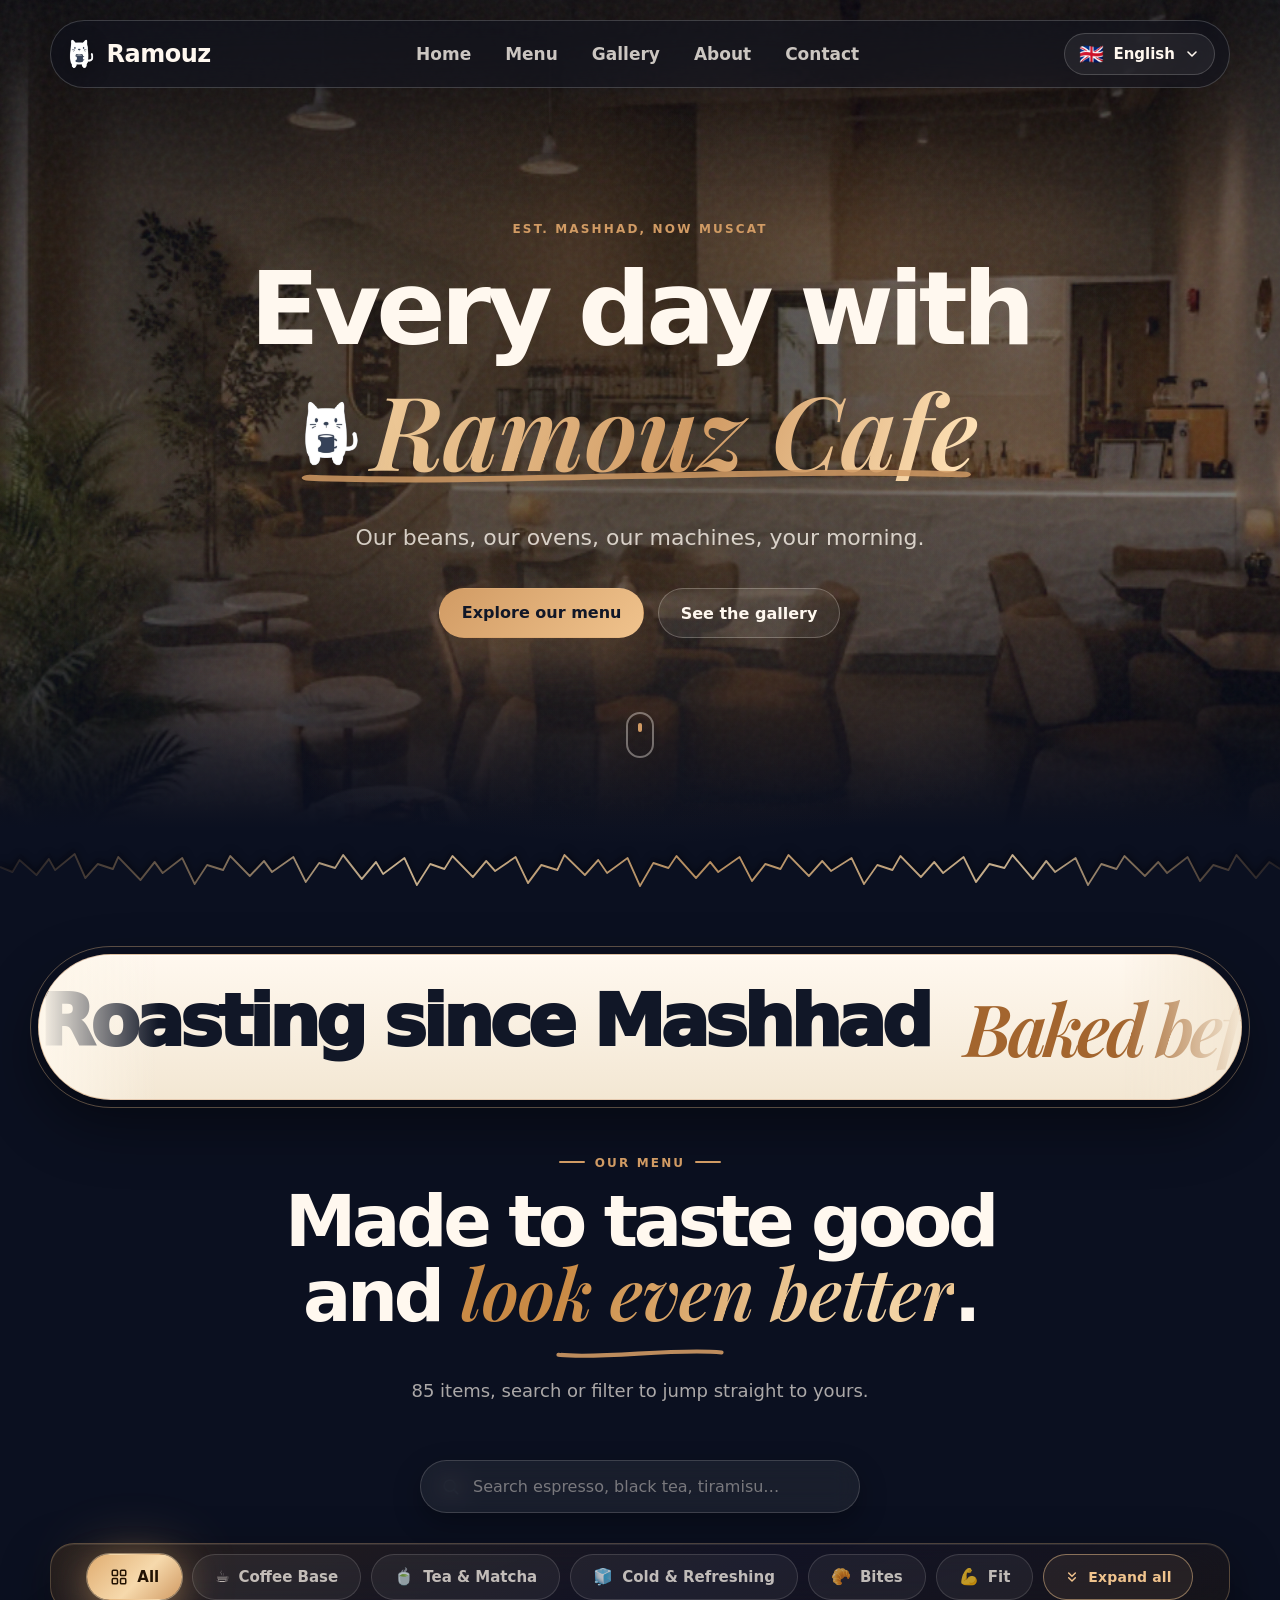
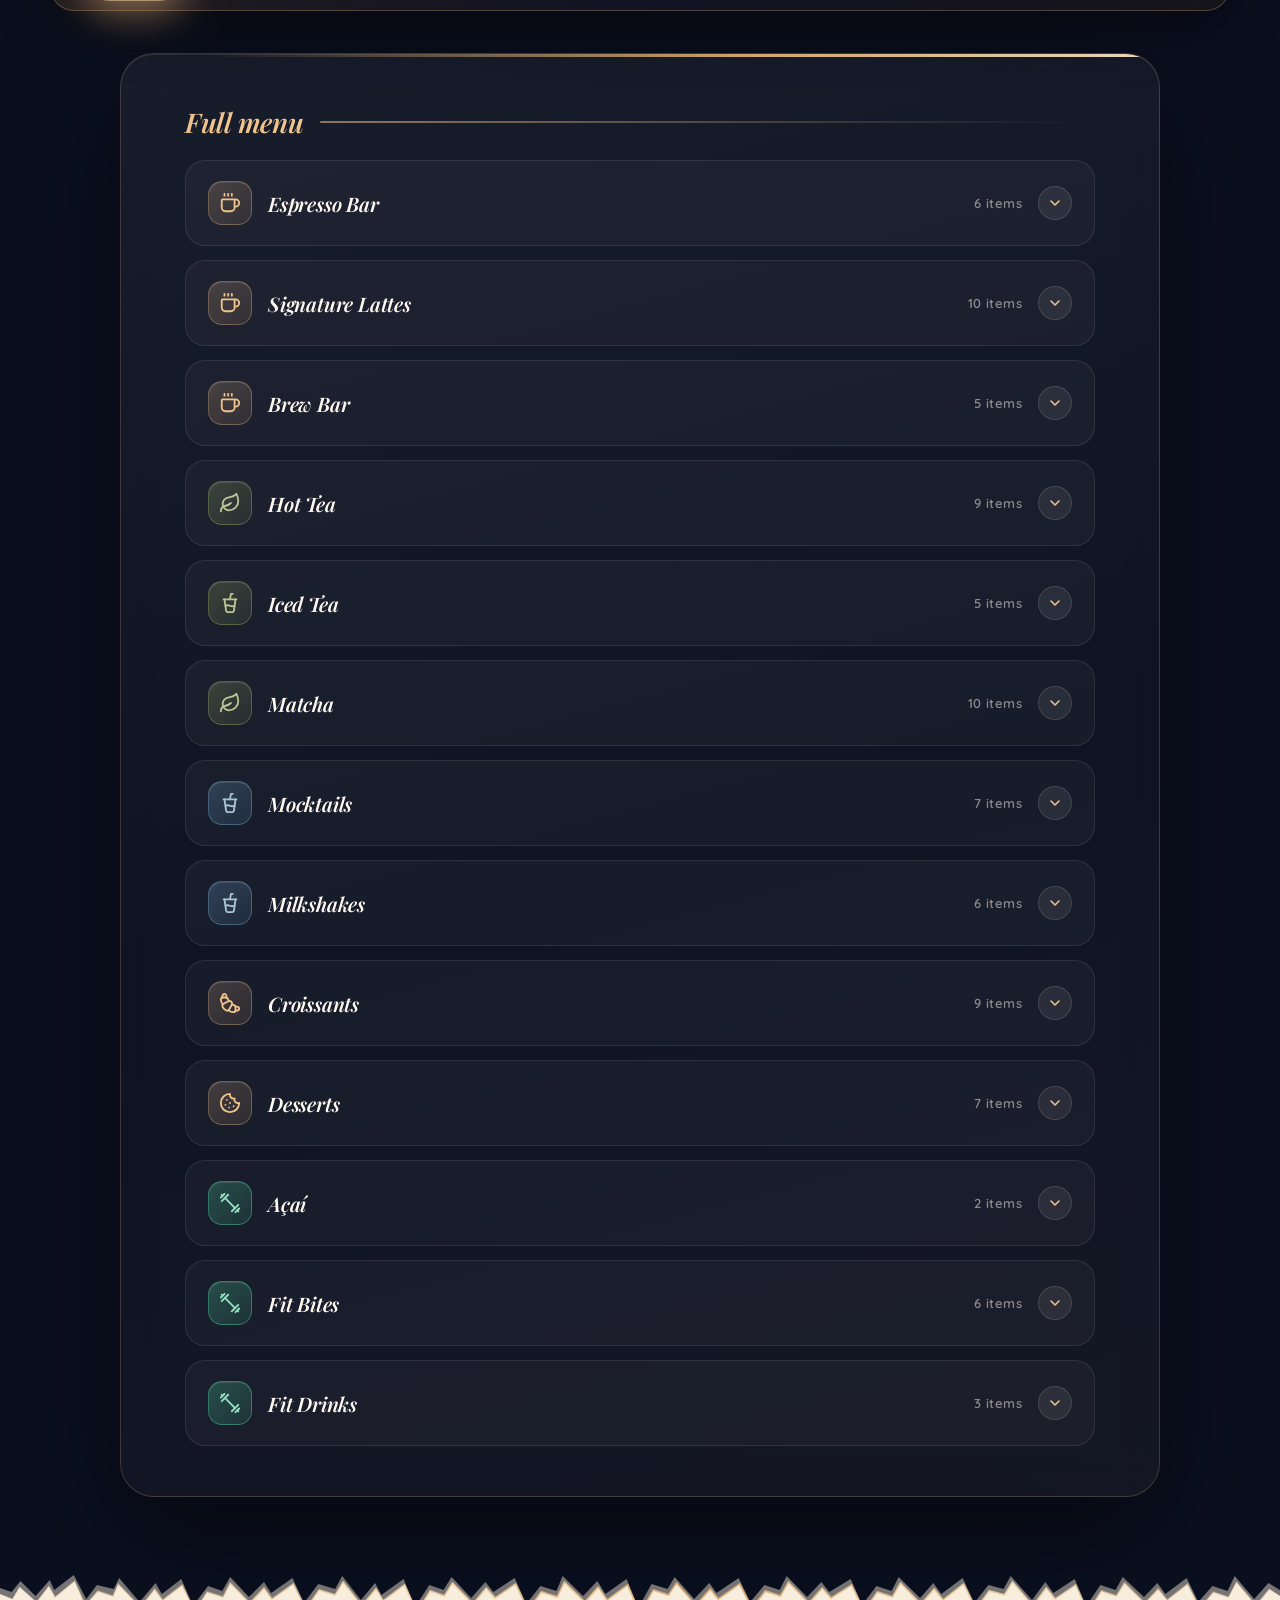
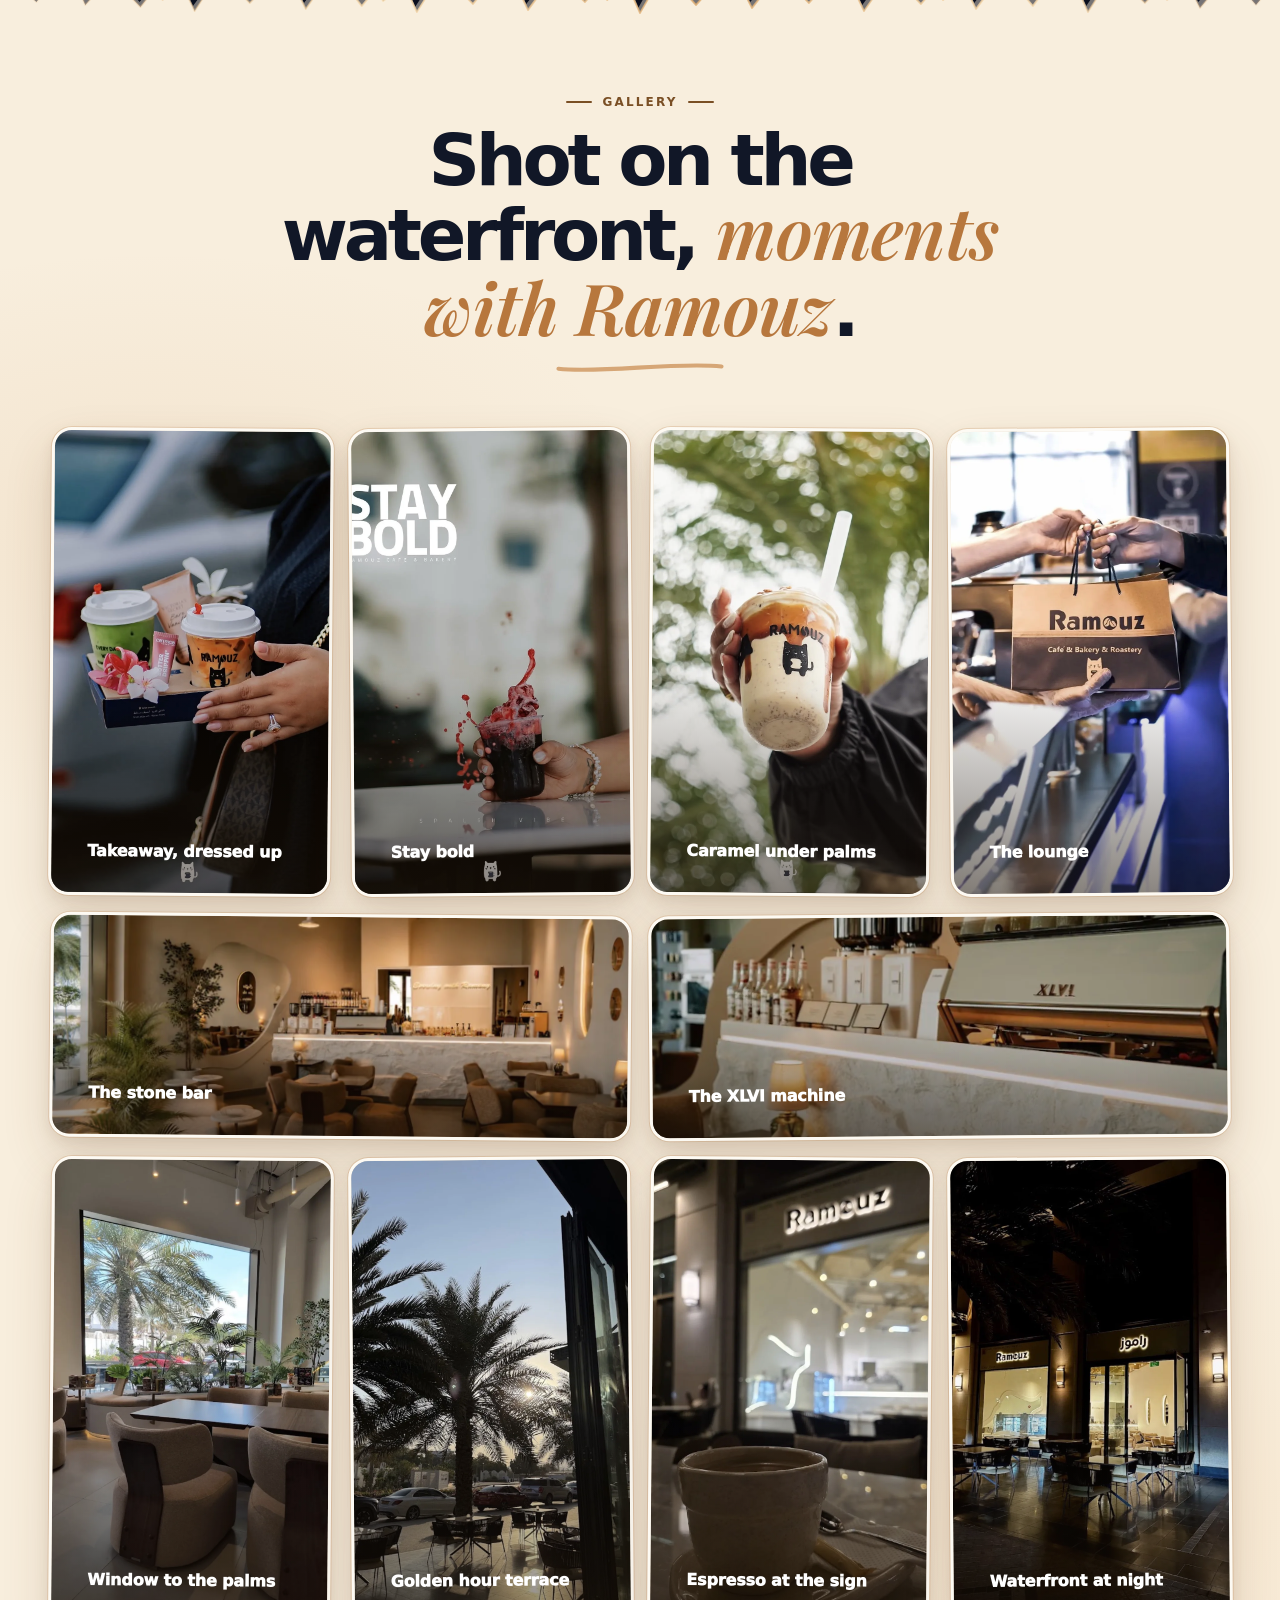
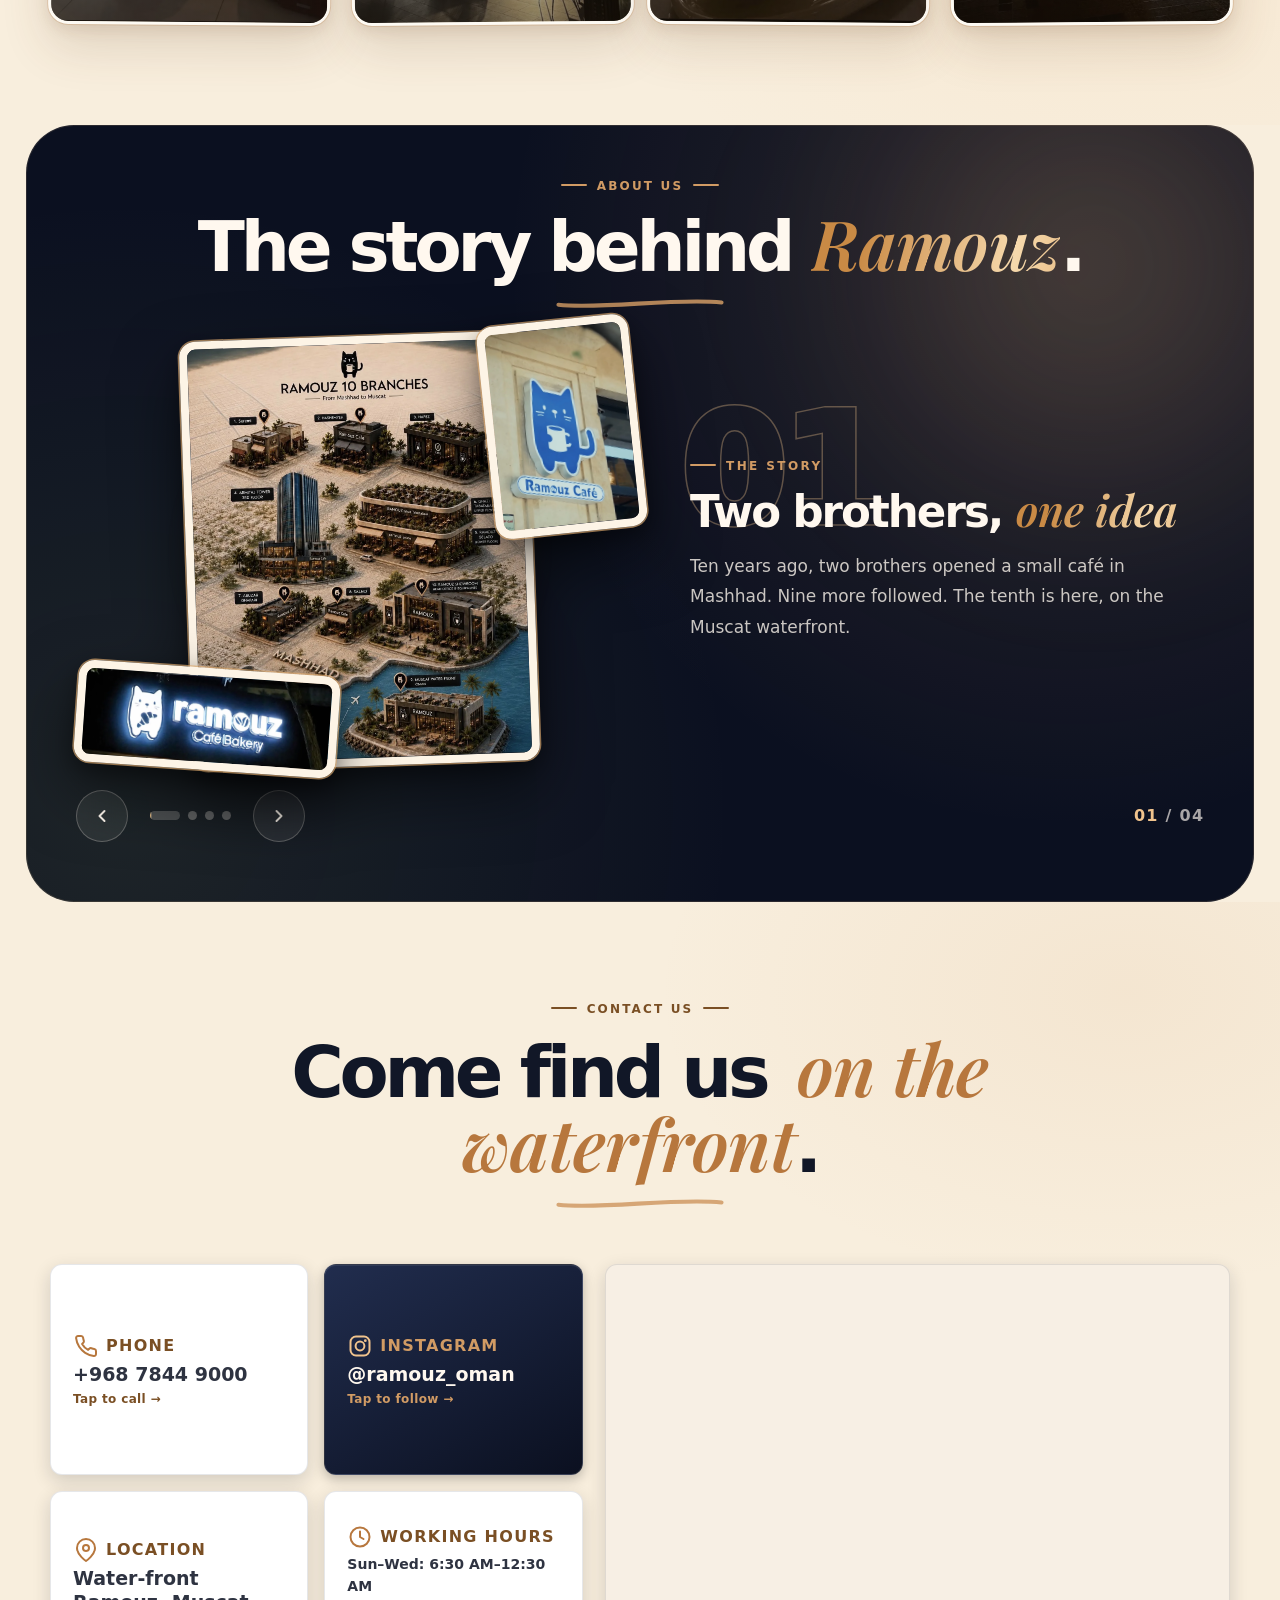
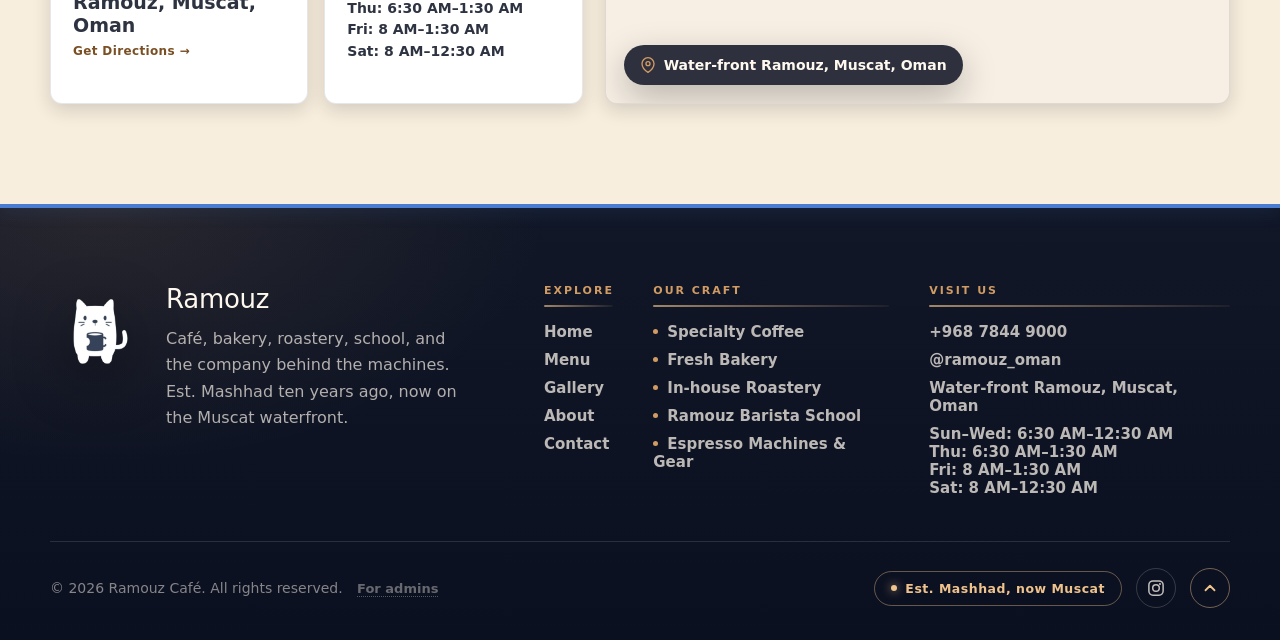
==== commit df913bbc: "Add Arabic (RTL) version of the site via ?lang=ar Client-side i18n: assets/js/i18n.js swaps text via" ====
--- a/index.html
+++ b/index.html
@@ -1146,9 +1146,26 @@
   <link rel="apple-touch-icon" href="favicon.png" />
   <link rel="preconnect" href="https://fonts.googleapis.com" />
   <link rel="preconnect" href="https://fonts.gstatic.com" crossorigin />
+
+  <!-- Language variants -->
+  <link rel="alternate" hreflang="en" href="https://amirhj2007.github.io/ramouz-website/" />
+  <link rel="alternate" hreflang="ar" href="https://amirhj2007.github.io/ramouz-website/?lang=ar" />
+  <link rel="alternate" hreflang="x-default" href="https://amirhj2007.github.io/ramouz-website/" />
+
+  <!-- Set lang/dir before first paint so RTL layout never flashes -->
+  <script>
+    (function () {
+      var params = new URLSearchParams(location.search);
+      var fromUrl = params.get('lang');
+      var lang = fromUrl === 'ar' || fromUrl === 'en' ? fromUrl : (localStorage.getItem('ramouz:lang') || 'en');
+      document.documentElement.lang = lang;
+      document.documentElement.dir = lang === 'ar' ? 'rtl' : 'ltr';
+    })();
+  </script>
+
   <!-- Fonts loaded non-render-blocking: apply once downloaded instead of blocking first paint -->
-  <link href="https://fonts.googleapis.com/css2?family=Playfair+Display:ital,wght@1,500;1,600&family=Quicksand:wght@500;600&display=swap" rel="stylesheet" media="print" onload="this.media='all'" />
-  <noscript><link href="https://fonts.googleapis.com/css2?family=Playfair+Display:ital,wght@1,500;1,600&family=Quicksand:wght@500;600&display=swap" rel="stylesheet" /></noscript>
+  <link href="https://fonts.googleapis.com/css2?family=Playfair+Display:ital,wght@1,500;1,600&family=Quicksand:wght@500;600&family=Cairo:wght@500;600;700;800&display=swap" rel="stylesheet" media="print" onload="this.media='all'" />
+  <noscript><link href="https://fonts.googleapis.com/css2?family=Playfair+Display:ital,wght@1,500;1,600&family=Quicksand:wght@500;600&family=Cairo:wght@500;600;700;800&display=swap" rel="stylesheet" /></noscript>
   <link rel="stylesheet" href="assets/css/styles.css?v=7" />
 </head>
 <body>
@@ -1169,29 +1186,29 @@
   -->
 
   <header class="site-header" data-header>
-    <a class="brand" href="#home" aria-label="Ramouz home">
+    <a class="brand" href="#home" data-i18n-attr='{"aria-label":"brand.home"}' aria-label="Ramouz home">
       <img class="brand-logo" src="assets/images/logo.webp" alt="" aria-hidden="true" />
-      <span class="brand-word">Ramouz</span>
+      <span class="brand-word" data-i18n="brand.word">Ramouz</span>
     </a>
     <nav class="nav" data-nav>
-      <a href="#home">Home</a>
-      <a href="#menu">Menu</a>
-      <a href="#gallery">Gallery</a>
-      <a href="#about">About</a>
-      <a href="#contact">Contact</a>
+      <a href="#home" data-i18n="nav.home">Home</a>
+      <a href="#menu" data-i18n="nav.menu">Menu</a>
+      <a href="#gallery" data-i18n="nav.gallery">Gallery</a>
+      <a href="#about" data-i18n="nav.about">About</a>
+      <a href="#contact" data-i18n="nav.contact">Contact</a>
     </nav>
     <div class="lang-select" data-lang-select>
-      <button type="button" class="lang-current" data-lang-trigger aria-haspopup="listbox" aria-expanded="false" aria-label="Change language (demo)">
+      <button type="button" class="lang-current" data-lang-trigger aria-haspopup="listbox" aria-expanded="false" data-i18n-attr='{"aria-label":"lang.trigger_label"}' aria-label="Change language">
         <span class="lang-flag" aria-hidden="true">🇬🇧</span>
         <span>English</span>
         <svg class="lang-chevron" viewBox="0 0 24 24" fill="none" stroke="currentColor" stroke-width="2.4" stroke-linecap="round" stroke-linejoin="round" aria-hidden="true"><polyline points="6 9 12 15 18 9"/></svg>
       </button>
-      <ul class="lang-menu" role="listbox" aria-label="Language (demo)" data-lang-menu>
+      <ul class="lang-menu" role="listbox" data-i18n-attr='{"aria-label":"lang.menu_label"}' aria-label="Language" data-lang-menu>
         <li role="option" aria-selected="true"><button type="button" class="active" data-lang="en"><span class="lang-flag" aria-hidden="true">🇬🇧</span><span>English</span></button></li>
         <li role="option" aria-selected="false"><button type="button" data-lang="ar"><span class="lang-flag" aria-hidden="true">🇴🇲</span><span>العربية</span></button></li>
       </ul>
     </div>
-    <button class="menu-toggle" data-menu-toggle aria-label="Open menu"><span></span><span></span></button>
+    <button class="menu-toggle" data-menu-toggle data-i18n-attr='{"aria-label":"menu_toggle.aria"}' aria-label="Open menu"><span></span><span></span></button>
   </header>
 
   <svg class="svg-sprite" aria-hidden="true">
@@ -1206,24 +1223,24 @@
   </svg>
 
   <main id="home">
-    <section class="hero" aria-label="Ramouz hero">
+    <section class="hero" data-i18n-attr='{"aria-label":"hero.aria_label"}' aria-label="Ramouz hero">
       <img class="hero-video hero-image" src="assets/images/homw.webp" alt="" aria-hidden="true" fetchpriority="high" width="1170" height="648" />
       <div class="hero-shade"></div>
       <div class="hero-noise"></div>
       <div class="hero-embers" aria-hidden="true"><i></i><i></i><i></i><i></i><i></i><i></i></div>
       <div class="hero-content">
-        <p class="eyebrow">Est. Mashhad, now Muscat</p>
+        <p class="eyebrow" data-i18n="hero.eyebrow">Est. Mashhad, now Muscat</p>
         <h1>
-          <span class="hero-line"><span>Every day with</span></span>
-          <span class="hero-line l2"><span class="hero-brand"><img class="hero-logo" src="assets/images/logo.webp" alt="" />Ramouz Cafe<svg class="brand-swash" viewBox="0 0 300 24" preserveAspectRatio="none" aria-hidden="true"><path d="M6 15 C 84 23, 210 3, 294 11" pathLength="100"/></svg></span></span>
+          <span class="hero-line"><span data-i18n="hero.line1">Every day with</span></span>
+          <span class="hero-line l2"><span class="hero-brand"><img class="hero-logo" src="assets/images/logo.webp" alt="" /><span data-i18n="hero.brand_name">Ramouz Cafe</span><svg class="brand-swash" viewBox="0 0 300 24" preserveAspectRatio="none" aria-hidden="true"><path d="M6 15 C 84 23, 210 3, 294 11" pathLength="100"/></svg></span></span>
         </h1>
-        <p class="hero-copy">Our beans, our ovens, our machines, your morning.</p>
+        <p class="hero-copy" data-i18n="hero.copy">Our beans, our ovens, our machines, your morning.</p>
         <div class="hero-actions">
-          <a class="btn primary" href="#menu">Explore our menu</a>
-          <a class="btn ghost" href="#gallery">See the gallery</a>
+          <a class="btn primary" href="#menu" data-i18n="hero.cta_menu">Explore our menu</a>
+          <a class="btn ghost" href="#gallery" data-i18n="hero.cta_gallery">See the gallery</a>
         </div>
       </div>
-      <a class="scroll-cue" href="#menu" aria-label="Scroll down to the menu"><span></span></a>
+      <a class="scroll-cue" href="#menu" data-i18n-attr='{"aria-label":"hero.scroll_cue"}' aria-label="Scroll down to the menu"><span></span></a>
       <svg class="hero-paint" viewBox="0 0 1440 90" preserveAspectRatio="none" aria-hidden="true">
         <defs><filter id="tearShadow" color-interpolation-filters="sRGB" x="-2%" y="-60%" width="104%" height="220%"><feDropShadow dx="0" dy="-4" stdDeviation="5" flood-color="#000" flood-opacity=".38"/></filter><linearGradient id="tearGold" x1="0" y1="0" x2="1" y2="0"><stop offset="0" stop-color="#e0ad71" stop-opacity=".15"/><stop offset=".3" stop-color="#f6d9ac"/><stop offset=".55" stop-color="#e0ad71"/><stop offset=".8" stop-color="#f6d9ac"/><stop offset="1" stop-color="#e0ad71" stop-opacity=".15"/></linearGradient></defs>
         <path fill="#0b1020" fill-opacity=".55" d="M0 90 L0 49 L13 53 L23 42 L40 57 L56 41 L61 51 L83 36 L97 60 L109 46 L128 50 L134 39 L157 63 L175 44 L182 55 L204 40 L217 67 L234 47 L250 52 L259 38 L280 58 L297 43 L305 54 L329 39 L342 64 L358 45 L377 50 L385 37 L406 61 L422 44 L429 56 L454 40 L467 68 L483 46 L499 51 L508 38 L530 59 L546 43 L555 53 L579 39 L592 65 L608 47 L626 52 L633 37 L656 57 L672 42 L681 55 L705 40 L718 69 L733 45 L751 50 L759 38 L781 60 L798 44 L806 54 L831 39 L844 63 L860 46 L877 51 L885 37 L908 58 L924 43 L933 53 L957 40 L970 66 L986 47 L1003 52 L1011 38 L1035 59 L1050 44 L1059 55 L1083 39 L1096 64 L1112 46 L1129 50 L1137 37 L1161 61 L1176 43 L1185 54 L1209 40 L1222 67 L1238 46 L1255 51 L1263 38 L1287 58 L1302 44 L1311 55 L1335 39 L1348 63 L1364 47 L1381 52 L1389 37 L1411 60 L1427 44 L1440 51 L1440 90 Z"/>
@@ -1232,40 +1249,40 @@
     </section>
 
     <section class="section signatures" id="news-ticker">
-      <div class="marquee" aria-label="Ramouz services">
+      <div class="marquee" data-i18n-attr='{"aria-label":"ticker.aria_label"}' aria-label="Ramouz services">
         <div class="marquee-band">
         <div class="marquee-track">
-          <span>Roasting since Mashhad</span><span>Baked before you woke up</span><span>The machines behind other counters</span><span>Nine branches, one recipe</span><span>Barista school in the back</span><span>Est. 2016, now Muscat</span>
-          <span aria-hidden="true">Roasting since Mashhad</span><span aria-hidden="true">Baked before you woke up</span><span aria-hidden="true">The machines behind other counters</span><span aria-hidden="true">Nine branches, one recipe</span><span aria-hidden="true">Barista school in the back</span><span aria-hidden="true">Est. 2016, now Muscat</span>
+          <span data-i18n="ticker.1">Roasting since Mashhad</span><span data-i18n="ticker.2">Baked before you woke up</span><span data-i18n="ticker.3">The machines behind other counters</span><span data-i18n="ticker.4">Nine branches, one recipe</span><span data-i18n="ticker.5">Barista school in the back</span><span data-i18n="ticker.6">Est. 2016, now Muscat</span>
+          <span aria-hidden="true" data-i18n="ticker.1">Roasting since Mashhad</span><span aria-hidden="true" data-i18n="ticker.2">Baked before you woke up</span><span aria-hidden="true" data-i18n="ticker.3">The machines behind other counters</span><span aria-hidden="true" data-i18n="ticker.4">Nine branches, one recipe</span><span aria-hidden="true" data-i18n="ticker.5">Barista school in the back</span><span aria-hidden="true" data-i18n="ticker.6">Est. 2016, now Muscat</span>
         </div>
         </div>
       </div>
       <div class="section-heading centered reveal" id="menu">
-        <p class="eyebrow">Our menu</p>
-        <h2>Made to taste good and <em>look even better</em>.</h2>
+        <p class="eyebrow" data-i18n="menu.eyebrow">Our menu</p>
+        <h2><span data-i18n="menu.heading1">Made to taste good and </span><em data-i18n="menu.heading_em">look even better</em>.</h2>
         <svg class="heading-swash" viewBox="0 0 300 24" preserveAspectRatio="none" aria-hidden="true"><path d="M6 15 C 84 23, 210 3, 294 11"/></svg>
-        <p>85 items, search or filter to jump straight to yours.</p>
+        <p data-i18n="menu.subtitle" data-i18n-count>85 items, search or filter to jump straight to yours.</p>
       </div>
       <div class="menu-search reveal" data-menu-search-wrap>
         <svg class="search-icon" viewBox="0 0 24 24" fill="none" stroke="currentColor" stroke-width="2" stroke-linecap="round" stroke-linejoin="round" aria-hidden="true"><circle cx="11" cy="11" r="7"/><path d="m21 21-4.35-4.35"/></svg>
-        <label for="menu-search-input" class="sr-only">Search the menu</label>
-        <input type="text" inputmode="search" enterkeyhint="search" id="menu-search-input" class="menu-search-input" placeholder="Search espresso, black tea, tiramisu…" autocomplete="off" aria-label="Search the menu" data-menu-search />
-        <button type="button" class="search-clear" data-search-clear aria-label="Clear search"><svg viewBox="0 0 24 24" fill="none" stroke="currentColor" stroke-width="2.4" stroke-linecap="round" stroke-linejoin="round" aria-hidden="true"><path d="M18 6 6 18"/><path d="m6 6 12 12"/></svg></button>
+        <label for="menu-search-input" class="sr-only" data-i18n="menu.search_label">Search the menu</label>
+        <input type="text" inputmode="search" enterkeyhint="search" id="menu-search-input" class="menu-search-input" placeholder="Search espresso, black tea, tiramisu…" autocomplete="off" aria-label="Search the menu" data-menu-search data-i18n-attr='{"placeholder":"menu.search_placeholder","aria-label":"menu.search_label"}' />
+        <button type="button" class="search-clear" data-search-clear data-i18n-attr='{"aria-label":"menu.search_clear"}' aria-label="Clear search"><svg viewBox="0 0 24 24" fill="none" stroke="currentColor" stroke-width="2.4" stroke-linecap="round" stroke-linejoin="round" aria-hidden="true"><path d="M18 6 6 18"/><path d="m6 6 12 12"/></svg></button>
       </div>
       <div class="menu-tabs reveal">
-        <div class="menu-tab-group" role="tablist" aria-label="Menu categories">
-        <button class="menu-tab active" type="button" role="tab" aria-selected="true" data-cat="all"><svg viewBox="0 0 24 24" fill="none" stroke="currentColor" stroke-width="2" stroke-linecap="round" stroke-linejoin="round" aria-hidden="true"><rect x="3" y="3" width="7" height="7" rx="1.5"/><rect x="14" y="3" width="7" height="7" rx="1.5"/><rect x="3" y="14" width="7" height="7" rx="1.5"/><rect x="14" y="14" width="7" height="7" rx="1.5"/></svg>All</button>
-        <button class="menu-tab" type="button" role="tab" aria-selected="false" data-cat="coffee-base"><span class="tab-ico" aria-hidden="true">☕</span>Coffee Base</button>
-        <button class="menu-tab" type="button" role="tab" aria-selected="false" data-cat="tea-matcha"><span class="tab-ico" aria-hidden="true">🍵</span>Tea &amp; Matcha</button>
-        <button class="menu-tab" type="button" role="tab" aria-selected="false" data-cat="cold"><span class="tab-ico" aria-hidden="true">🧊</span>Cold &amp; Refreshing</button>
-        <button class="menu-tab" type="button" role="tab" aria-selected="false" data-cat="bites"><span class="tab-ico" aria-hidden="true">🥐</span>Bites</button>
-        <button class="menu-tab" type="button" role="tab" aria-selected="false" data-cat="fit"><span class="tab-ico" aria-hidden="true">💪</span>Fit</button>
+        <div class="menu-tab-group" role="tablist" data-i18n-attr='{"aria-label":"menu.tabs_aria"}' aria-label="Menu categories">
+        <button class="menu-tab active" type="button" role="tab" aria-selected="true" data-cat="all"><svg viewBox="0 0 24 24" fill="none" stroke="currentColor" stroke-width="2" stroke-linecap="round" stroke-linejoin="round" aria-hidden="true"><rect x="3" y="3" width="7" height="7" rx="1.5"/><rect x="14" y="3" width="7" height="7" rx="1.5"/><rect x="3" y="14" width="7" height="7" rx="1.5"/><rect x="14" y="14" width="7" height="7" rx="1.5"/></svg><span data-i18n="menu.cat.all">All</span></button>
+        <button class="menu-tab" type="button" role="tab" aria-selected="false" data-cat="coffee-base"><span class="tab-ico" aria-hidden="true">☕</span><span data-i18n="menu.cat.coffee-base">Coffee Base</span></button>
+        <button class="menu-tab" type="button" role="tab" aria-selected="false" data-cat="tea-matcha"><span class="tab-ico" aria-hidden="true">🍵</span><span data-i18n="menu.cat.tea-matcha">Tea &amp; Matcha</span></button>
+        <button class="menu-tab" type="button" role="tab" aria-selected="false" data-cat="cold"><span class="tab-ico" aria-hidden="true">🧊</span><span data-i18n="menu.cat.cold">Cold &amp; Refreshing</span></button>
+        <button class="menu-tab" type="button" role="tab" aria-selected="false" data-cat="bites"><span class="tab-ico" aria-hidden="true">🥐</span><span data-i18n="menu.cat.bites">Bites</span></button>
+        <button class="menu-tab" type="button" role="tab" aria-selected="false" data-cat="fit"><span class="tab-ico" aria-hidden="true">💪</span><span data-i18n="menu.cat.fit">Fit</span></button>
         </div>
-        <button class="menu-expand-all" type="button" data-expand-all aria-label="Expand all categories"><svg class="ea-down" viewBox="0 0 24 24" fill="none" stroke="currentColor" stroke-width="2.2" stroke-linecap="round" stroke-linejoin="round" aria-hidden="true"><path d="m7 6 5 5 5-5"/><path d="m7 13 5 5 5-5"/></svg><svg class="ea-up" viewBox="0 0 24 24" fill="none" stroke="currentColor" stroke-width="2.2" stroke-linecap="round" stroke-linejoin="round" aria-hidden="true"><path d="m7 11 5-5 5 5"/><path d="m7 18 5-5 5 5"/></svg><span data-expand-label>Expand all</span></button>
+        <button class="menu-expand-all" type="button" data-expand-all data-i18n-attr='{"aria-label":"menu.expand_all_aria"}' aria-label="Expand all categories"><svg class="ea-down" viewBox="0 0 24 24" fill="none" stroke="currentColor" stroke-width="2.2" stroke-linecap="round" stroke-linejoin="round" aria-hidden="true"><path d="m7 6 5 5 5-5"/><path d="m7 13 5 5 5-5"/></svg><svg class="ea-up" viewBox="0 0 24 24" fill="none" stroke="currentColor" stroke-width="2.2" stroke-linecap="round" stroke-linejoin="round" aria-hidden="true"><path d="m7 11 5-5 5 5"/><path d="m7 18 5-5 5 5"/></svg><span data-expand-label data-i18n="menu.expand_all">Expand all</span></button>
       </div>
       <div class="menu-book reveal" data-menu-book>
-        <div class="panel-head" aria-hidden="true"><span class="panel-title">Full menu</span><span class="panel-rule"></span><span class="panel-count"></span></div>
-        <p class="menu-empty" data-menu-empty hidden>No items match &ldquo;<span data-menu-empty-query></span>&rdquo;. Try coffee, tea, or croissant.</p>
+        <div class="panel-head" aria-hidden="true"><span class="panel-title" data-i18n="menu.panel_full">Full menu</span><span class="panel-rule"></span><span class="panel-count"></span></div>
+        <p class="menu-empty" data-menu-empty hidden><span data-i18n="menu.empty_prefix">No items match &ldquo;</span><span data-menu-empty-query></span><span data-i18n="menu.empty_suffix">&rdquo;. Try coffee, tea, or croissant.</span></p>
         <div class="menu-accordion" data-menu-accordion>
           <!-- MENU:START (auto-generated by build_menu.mjs — do not edit by hand) -->
           <div class="menu-accordion-item" data-cat="coffee-base" data-box="espresso-bar"><button type="button" class="menu-accordion-head" aria-expanded="false" aria-controls="acc-espresso-bar"><span class="acc-icon"><svg viewBox="0 0 24 24" fill="none" stroke="currentColor" stroke-width="2" stroke-linecap="round" stroke-linejoin="round" aria-hidden="true"><path d="M10 2v2"/><path d="M14 2v2"/><path d="M16 8a1 1 0 0 1 1 1v8a4 4 0 0 1-4 4H7a4 4 0 0 1-4-4V9a1 1 0 0 1 1-1h14a4 4 0 1 1 0 8h-1"/><path d="M6 2v2"/></svg></span><span class="acc-title">Espresso Bar</span><span class="acc-count">6 items</span><span class="acc-chevron" aria-hidden="true"><svg viewBox="0 0 24 24" fill="none" stroke="currentColor" stroke-width="2.4" stroke-linecap="round" stroke-linejoin="round"><polyline points="6 9 12 15 18 9"/></svg></span></button><div class="menu-accordion-body" id="acc-espresso-bar"><ul class="menu-list menu-list--thumbs"><li class="menu-item"><span class="mi-thumb"><svg class="mi-thumb-ph" viewBox="0 0 24 24" fill="none" stroke="currentColor" stroke-width="2" stroke-linecap="round" stroke-linejoin="round" aria-hidden="true"><path d="m6 8 1.75 12.28a2 2 0 0 0 2 1.72h4.54a2 2 0 0 0 2-1.72L18 8"/><path d="M5 8h14"/><path d="M7 15a6.47 6.47 0 0 1 5 0 6.47 6.47 0 0 0 5 0"/><path d="m12 8 1-6h2"/></svg><img src="https://waibybqjhzddpfhzrisx.supabase.co/storage/v1/object/public/menu-images/items/1784506477273-36yv6b.jpg" alt="Espresso" width="56" height="56" loading="lazy" onerror="this.remove()"></span><div class="mi-main"><div class="mi-head"><span class="mi-name">Espresso</span><span class="mi-dots"></span><span class="mi-price">1.1 <span class="mi-cur">OMR</span></span></div><p class="mi-desc">Double shot</p></div></li><li class="menu-item"><span class="mi-thumb"><svg class="mi-thumb-ph" viewBox="0 0 24 24" fill="none" stroke="currentColor" stroke-width="2" stroke-linecap="round" stroke-linejoin="round" aria-hidden="true"><path d="m6 8 1.75 12.28a2 2 0 0 0 2 1.72h4.54a2 2 0 0 0 2-1.72L18 8"/><path d="M5 8h14"/><path d="M7 15a6.47 6.47 0 0 1 5 0 6.47 6.47 0 0 0 5 0"/><path d="m12 8 1-6h2"/></svg><img src="https://waibybqjhzddpfhzrisx.supabase.co/storage/v1/object/public/menu-images/items/1784506494299-5lxo1q.jpg" alt="Americano" width="56" height="56" loading="lazy" onerror="this.remove()"></span><div class="mi-main"><div class="mi-head"><span class="mi-name">Americano</span><span class="mi-dots"></span><span class="mi-price">1.3 <span class="mi-cur">OMR</span></span></div><p class="mi-desc">Hot or iced</p></div></li><li class="menu-item"><span class="mi-thumb"><svg class="mi-thumb-ph" viewBox="0 0 24 24" fill="none" stroke="currentColor" stroke-width="2" stroke-linecap="round" stroke-linejoin="round" aria-hidden="true"><path d="m6 8 1.75 12.28a2 2 0 0 0 2 1.72h4.54a2 2 0 0 0 2-1.72L18 8"/><path d="M5 8h14"/><path d="M7 15a6.47 6.47 0 0 1 5 0 6.47 6.47 0 0 0 5 0"/><path d="m12 8 1-6h2"/></svg><img src="https://waibybqjhzddpfhzrisx.supabase.co/storage/v1/object/public/menu-images/items/1784506523666-ugzmdn.jpg" alt="Cortado" width="56" height="56" loading="lazy" onerror="this.remove()"></span><div class="mi-main"><div class="mi-head"><span class="mi-name">Cortado</span><span class="mi-dots"></span><span class="mi-price">1.4 <span class="mi-cur">OMR</span></span></div><p class="mi-desc">80 ml — equal parts espresso and milk</p></div></li><li class="menu-item"><span class="mi-thumb"><svg class="mi-thumb-ph" viewBox="0 0 24 24" fill="none" stroke="currentColor" stroke-width="2" stroke-linecap="round" stroke-linejoin="round" aria-hidden="true"><path d="m6 8 1.75 12.28a2 2 0 0 0 2 1.72h4.54a2 2 0 0 0 2-1.72L18 8"/><path d="M5 8h14"/><path d="M7 15a6.47 6.47 0 0 1 5 0 6.47 6.47 0 0 0 5 0"/><path d="m12 8 1-6h2"/></svg><img src="https://waibybqjhzddpfhzrisx.supabase.co/storage/v1/object/public/menu-images/items/1784506536482-9dddsr.jpg" alt="Cappuccino" width="56" height="56" loading="lazy" onerror="this.remove()"></span><div class="mi-main"><div class="mi-head"><span class="mi-name">Cappuccino</span><span class="mi-dots"></span><span class="mi-price">1.5 <span class="mi-cur">OMR</span></span></div></div></li><li class="menu-item"><span class="mi-thumb"><svg class="mi-thumb-ph" viewBox="0 0 24 24" fill="none" stroke="currentColor" stroke-width="2" stroke-linecap="round" stroke-linejoin="round" aria-hidden="true"><path d="m6 8 1.75 12.28a2 2 0 0 0 2 1.72h4.54a2 2 0 0 0 2-1.72L18 8"/><path d="M5 8h14"/><path d="M7 15a6.47 6.47 0 0 1 5 0 6.47 6.47 0 0 0 5 0"/><path d="m12 8 1-6h2"/></svg><img src="https://waibybqjhzddpfhzrisx.supabase.co/storage/v1/object/public/menu-images/items/1784506549081-zti6if.jpg" alt="Flat White" width="56" height="56" loading="lazy" onerror="this.remove()"></span><div class="mi-main"><div class="mi-head"><span class="mi-name">Flat White</span><span class="mi-dots"></span><span class="mi-price">1.5 <span class="mi-cur">OMR</span></span></div></div></li><li class="menu-item"><span class="mi-thumb"><svg class="mi-thumb-ph" viewBox="0 0 24 24" fill="none" stroke="currentColor" stroke-width="2" stroke-linecap="round" stroke-linejoin="round" aria-hidden="true"><path d="m6 8 1.75 12.28a2 2 0 0 0 2 1.72h4.54a2 2 0 0 0 2-1.72L18 8"/><path d="M5 8h14"/><path d="M7 15a6.47 6.47 0 0 1 5 0 6.47 6.47 0 0 0 5 0"/><path d="m12 8 1-6h2"/></svg><img src="https://waibybqjhzddpfhzrisx.supabase.co/storage/v1/object/public/menu-images/items/1784506562966-gi3tpp.jpg" alt="Affogato" width="56" height="56" loading="lazy" onerror="this.remove()"></span><div class="mi-main"><div class="mi-head"><span class="mi-name">Affogato</span><span class="mi-dots"></span><span class="mi-price">1.6 <span class="mi-cur">OMR</span></span></div></div></li></ul></div></div>
@@ -1289,115 +1306,115 @@
 
     <section class="section gallery-section" id="gallery">
       <div class="section-heading centered reveal">
-        <p class="eyebrow">Gallery</p>
-        <h2>Shot on the waterfront, <em>moments with Ramouz</em>.</h2>
+        <p class="eyebrow" data-i18n="gallery.eyebrow">Gallery</p>
+        <h2><span data-i18n="gallery.heading1">Shot on the waterfront, </span><em data-i18n="gallery.heading_em">moments with Ramouz</em>.</h2>
         <svg class="heading-swash" viewBox="0 0 300 24" preserveAspectRatio="none" aria-hidden="true"><path d="M6 15 C 84 23, 210 3, 294 11"/></svg>
       </div>
       <div class="gallery-grid" data-gallery>
-        <button class="gallery-item tall reveal" data-type="drinks moments" data-src="assets/gallary/IMG_0432.webp"><img src="assets/gallary/IMG_0432.webp" alt="Takeaway tray with matcha and iced coffee, dressed with flowers" loading="lazy"/><span><i>Drinks</i>Takeaway, dressed up</span></button>
-        <button class="gallery-item tall reveal" data-type="drinks" data-src="assets/gallary/IMG_0434.webp"><img src="assets/gallary/IMG_0434.webp" alt="Stay Bold campaign shot with a splashing berry drink" loading="lazy"/><span><i>Drinks</i>Stay bold</span></button>
-        <button class="gallery-item tall reveal" data-type="drinks" data-src="assets/gallary/IMG_0435.webp"><img src="assets/gallary/IMG_0435.webp" alt="Caramel milkshake held up against the palm trees" loading="lazy"/><span><i>Drinks</i>Caramel under palms</span></button>
-        <button class="gallery-item tall reveal" data-type="space" data-src="assets/gallary/IMG_0436.webp"><img src="assets/gallary/IMG_0436.webp" alt="Warm beige lounge interior with the bakery counter" loading="lazy"/><span><i>The Space</i>The lounge</span></button>
-        <button class="gallery-item wide reveal" data-type="space" data-src="assets/gallary/IMG_0437.webp"><img src="assets/gallary/IMG_0437.webp" alt="White stone bar with syrups, grinders and a warm lamp" loading="lazy"/><span><i>The Space</i>The stone bar</span></button>
-        <button class="gallery-item wide reveal" data-type="space" data-src="assets/gallary/IMG_0439.webp"><img src="assets/gallary/IMG_0439.webp" alt="Italian XLVI espresso machine on the stone counter" loading="lazy"/><span><i>The Craft</i>The XLVI machine</span></button>
-        <button class="gallery-item tall reveal" data-type="space" data-src="assets/gallary/IMG_0438.webp"><img src="assets/gallary/IMG_0438.webp" alt="Window seats with a palm tree view" loading="lazy"/><span><i>The Space</i>Window to the palms</span></button>
-        <button class="gallery-item tall reveal" data-type="space moments" data-src="assets/gallary/IMG_0441.webp"><img src="assets/gallary/IMG_0441.webp" alt="Terrace tables at golden hour under the palms" loading="lazy"/><span><i>Moments</i>Golden hour terrace</span></button>
-        <button class="gallery-item tall reveal" data-type="moments" data-src="assets/gallary/IMG_0440.webp"><img src="assets/gallary/IMG_0440.webp" alt="Espresso cup on marble under the glowing Ramouz sign" loading="lazy"/><span><i>Moments</i>Espresso at the sign</span></button>
-        <button class="gallery-item tall reveal" data-type="space moments" data-src="assets/gallary/IMG_0442.webp"><img src="assets/gallary/IMG_0442.webp" alt="Ramouz storefront glowing at night with Arabic signage" loading="lazy"/><span><i>The Space</i>Waterfront at night</span></button>
+        <button class="gallery-item tall reveal" data-type="drinks moments" data-src="assets/gallary/IMG_0432.webp"><img src="assets/gallary/IMG_0432.webp" alt="Takeaway tray with matcha and iced coffee, dressed with flowers" data-i18n-attr='{"alt":"gallery.1.alt"}' loading="lazy"/><span><i data-i18n="gallery.cat.drinks">Drinks</i><span data-i18n="gallery.1.cap">Takeaway, dressed up</span></span></button>
+        <button class="gallery-item tall reveal" data-type="drinks" data-src="assets/gallary/IMG_0434.webp"><img src="assets/gallary/IMG_0434.webp" alt="Stay Bold campaign shot with a splashing berry drink" data-i18n-attr='{"alt":"gallery.2.alt"}' loading="lazy"/><span><i data-i18n="gallery.cat.drinks">Drinks</i><span data-i18n="gallery.2.cap">Stay bold</span></span></button>
+        <button class="gallery-item tall reveal" data-type="drinks" data-src="assets/gallary/IMG_0435.webp"><img src="assets/gallary/IMG_0435.webp" alt="Caramel milkshake held up against the palm trees" data-i18n-attr='{"alt":"gallery.3.alt"}' loading="lazy"/><span><i data-i18n="gallery.cat.drinks">Drinks</i><span data-i18n="gallery.3.cap">Caramel under palms</span></span></button>
+        <button class="gallery-item tall reveal" data-type="space" data-src="assets/gallary/IMG_0436.webp"><img src="assets/gallary/IMG_0436.webp" alt="Warm beige lounge interior with the bakery counter" data-i18n-attr='{"alt":"gallery.4.alt"}' loading="lazy"/><span><i data-i18n="gallery.cat.space">The Space</i><span data-i18n="gallery.4.cap">The lounge</span></span></button>
+        <button class="gallery-item wide reveal" data-type="space" data-src="assets/gallary/IMG_0437.webp"><img src="assets/gallary/IMG_0437.webp" alt="White stone bar with syrups, grinders and a warm lamp" data-i18n-attr='{"alt":"gallery.5.alt"}' loading="lazy"/><span><i data-i18n="gallery.cat.space">The Space</i><span data-i18n="gallery.5.cap">The stone bar</span></span></button>
+        <button class="gallery-item wide reveal" data-type="space" data-src="assets/gallary/IMG_0439.webp"><img src="assets/gallary/IMG_0439.webp" alt="Italian XLVI espresso machine on the stone counter" data-i18n-attr='{"alt":"gallery.6.alt"}' loading="lazy"/><span><i data-i18n="gallery.cat.craft">The Craft</i><span data-i18n="gallery.6.cap">The XLVI machine</span></span></button>
+        <button class="gallery-item tall reveal" data-type="space" data-src="assets/gallary/IMG_0438.webp"><img src="assets/gallary/IMG_0438.webp" alt="Window seats with a palm tree view" data-i18n-attr='{"alt":"gallery.7.alt"}' loading="lazy"/><span><i data-i18n="gallery.cat.space">The Space</i><span data-i18n="gallery.7.cap">Window to the palms</span></span></button>
+        <button class="gallery-item tall reveal" data-type="space moments" data-src="assets/gallary/IMG_0441.webp"><img src="assets/gallary/IMG_0441.webp" alt="Terrace tables at golden hour under the palms" data-i18n-attr='{"alt":"gallery.8.alt"}' loading="lazy"/><span><i data-i18n="gallery.cat.moments">Moments</i><span data-i18n="gallery.8.cap">Golden hour terrace</span></span></button>
+        <button class="gallery-item tall reveal" data-type="moments" data-src="assets/gallary/IMG_0440.webp"><img src="assets/gallary/IMG_0440.webp" alt="Espresso cup on marble under the glowing Ramouz sign" data-i18n-attr='{"alt":"gallery.9.alt"}' loading="lazy"/><span><i data-i18n="gallery.cat.moments">Moments</i><span data-i18n="gallery.9.cap">Espresso at the sign</span></span></button>
+        <button class="gallery-item tall reveal" data-type="space moments" data-src="assets/gallary/IMG_0442.webp"><img src="assets/gallary/IMG_0442.webp" alt="Ramouz storefront glowing at night with Arabic signage" data-i18n-attr='{"alt":"gallery.10.alt"}' loading="lazy"/><span><i data-i18n="gallery.cat.space">The Space</i><span data-i18n="gallery.10.cap">Waterfront at night</span></span></button>
       </div>
     </section>
 
     <section class="section video-section" id="about">
       <div class="about-head centered reveal">
-        <p class="eyebrow">About us</p>
-        <h2>The story behind <em>Ramouz</em>.</h2>
+        <p class="eyebrow" data-i18n="about.eyebrow">About us</p>
+        <h2><span data-i18n="about.heading1">The story behind </span><em data-i18n="brand.word">Ramouz</em>.</h2>
         <svg class="heading-swash" viewBox="0 0 300 24" preserveAspectRatio="none" aria-hidden="true"><path d="M6 15 C 84 23, 210 3, 294 11"/></svg>
       </div>
-      <div class="about-slider reveal" data-slider role="region" aria-roledescription="carousel" aria-label="The Ramouz story" tabindex="0">
+      <div class="about-slider reveal" data-slider role="region" aria-roledescription="carousel" data-i18n-attr='{"aria-label":"about.slider_aria"}' aria-label="The Ramouz story" tabindex="0">
         <div class="slide-stage">
           <article class="about-slide is-active" data-slide>
-            <div class="slide-media portrait"><img src="assets/images/branches.webp" alt="Illustrated map of all Ramouz branches, from Mashhad to Muscat" loading="lazy" draggable="false" /><img class="sign-shot" src="assets/images/first1.webp" alt="Glowing Ramouz Café Bakery signboard at night" loading="lazy" draggable="false" /><img class="day-shot" src="assets/images/first.webp" alt="Blue Ramouz Café cat sign on the storefront" loading="lazy" draggable="false" /></div>
+            <div class="slide-media portrait"><img src="assets/images/branches.webp" alt="Illustrated map of all Ramouz branches, from Mashhad to Muscat" data-i18n-attr='{"alt":"about.1.img1_alt"}' loading="lazy" draggable="false" /><img class="sign-shot" src="assets/images/first1.webp" alt="Glowing Ramouz Café Bakery signboard at night" data-i18n-attr='{"alt":"about.1.img2_alt"}' loading="lazy" draggable="false" /><img class="day-shot" src="assets/images/first.webp" alt="Blue Ramouz Café cat sign on the storefront" data-i18n-attr='{"alt":"about.1.img3_alt"}' loading="lazy" draggable="false" /></div>
             <div class="slide-text">
-              <span class="slide-num" aria-hidden="true">01</span>
-              <span class="slide-kicker">The story</span>
-              <h3>Two brothers, <em>one idea</em></h3>
-              <p>Ten years ago, two brothers opened a small café in Mashhad. Nine more followed. The tenth is here, on the Muscat waterfront.</p>
+              <span class="slide-num" aria-hidden="true" data-i18n-digits>01</span>
+              <span class="slide-kicker" data-i18n="about.1.kicker">The story</span>
+              <h3><span data-i18n="about.1.h3_1">Two brothers, </span><em data-i18n="about.1.h3_em">one idea</em></h3>
+              <p data-i18n="about.1.p">Ten years ago, two brothers opened a small café in Mashhad. Nine more followed. The tenth is here, on the Muscat waterfront.</p>
             </div>
           </article>
           <article class="about-slide" data-slide>
             <div class="slide-media collage">
-              <figure class="collage-photo one"><img src="assets/images/second1.webp" alt="Ramouz baker holding a tray of fresh brownies" loading="lazy" draggable="false" /></figure>
-              <figure class="collage-photo two"><img src="assets/images/second2.webp" alt="Tray of chocolate cupcakes and cookies from the Ramouz bakery" loading="lazy" draggable="false" /></figure>
-              <figure class="collage-photo main"><img src="assets/images/second.webp" alt="Ramouz coffee bean bags, imported and roasted under our own brand" loading="lazy" draggable="false" /></figure>
+              <figure class="collage-photo one"><img src="assets/images/second1.webp" alt="Ramouz baker holding a tray of fresh brownies" data-i18n-attr='{"alt":"about.2.img1_alt"}' loading="lazy" draggable="false" /></figure>
+              <figure class="collage-photo two"><img src="assets/images/second2.webp" alt="Tray of chocolate cupcakes and cookies from the Ramouz bakery" data-i18n-attr='{"alt":"about.2.img2_alt"}' loading="lazy" draggable="false" /></figure>
+              <figure class="collage-photo main"><img src="assets/images/second.webp" alt="Ramouz coffee bean bags, imported and roasted under our own brand" data-i18n-attr='{"alt":"about.2.img3_alt"}' loading="lazy" draggable="false" /></figure>
             </div>
             <div class="slide-text">
-              <span class="slide-num" aria-hidden="true">02</span>
-              <span class="slide-kicker">The craft</span>
-              <h3>Roasted by us, <em>baked with love</em></h3>
-              <p>We started out pouring Lavazza. Now we import the beans, roast them under our own name, and bake everything in the case ourselves.</p>
+              <span class="slide-num" aria-hidden="true" data-i18n-digits>02</span>
+              <span class="slide-kicker" data-i18n="about.2.kicker">The craft</span>
+              <h3><span data-i18n="about.2.h3_1">Roasted by us, </span><em data-i18n="about.2.h3_em">baked with love</em></h3>
+              <p data-i18n="about.2.p">We started out pouring Lavazza. Now we import the beans, roast them under our own name, and bake everything in the case ourselves.</p>
             </div>
           </article>
           <article class="about-slide" data-slide>
             <div class="slide-media collage v2">
-              <figure class="collage-photo one"><img src="assets/images/third1.webp" alt="Ramouz showroom shelves stocked with barista accessories" loading="lazy" draggable="false" /></figure>
-              <figure class="collage-photo two"><img src="assets/images/third3.webp" alt="Close-up of an XLVI espresso machine group head" loading="lazy" draggable="false" /></figure>
-              <figure class="collage-photo main"><img src="assets/images/third.webp" alt="Italian XLVI espresso machine arriving on its shipping crate" loading="lazy" draggable="false" /></figure>
+              <figure class="collage-photo one"><img src="assets/images/third1.webp" alt="Ramouz showroom shelves stocked with barista accessories" data-i18n-attr='{"alt":"about.3.img1_alt"}' loading="lazy" draggable="false" /></figure>
+              <figure class="collage-photo two"><img src="assets/images/third3.webp" alt="Close-up of an XLVI espresso machine group head" data-i18n-attr='{"alt":"about.3.img2_alt"}' loading="lazy" draggable="false" /></figure>
+              <figure class="collage-photo main"><img src="assets/images/third.webp" alt="Italian XLVI espresso machine arriving on its shipping crate" data-i18n-attr='{"alt":"about.3.img3_alt"}' loading="lazy" draggable="false" /></figure>
             </div>
             <div class="slide-text">
-              <span class="slide-num" aria-hidden="true">03</span>
-              <span class="slide-kicker">The company</span>
-              <h3>More than <em>a café</em></h3>
-              <p>We supply Italian espresso machines and barista gear to cafés across Iran. We just kept the best of it for ourselves.</p>
+              <span class="slide-num" aria-hidden="true" data-i18n-digits>03</span>
+              <span class="slide-kicker" data-i18n="about.3.kicker">The company</span>
+              <h3><span data-i18n="about.3.h3_1">More than </span><em data-i18n="about.3.h3_em">a café</em></h3>
+              <p data-i18n="about.3.p">We supply Italian espresso machines and barista gear to cafés across Iran. We just kept the best of it for ourselves.</p>
             </div>
           </article>
           <article class="about-slide" data-slide>
             <div class="slide-media collage v3">
-              <figure class="collage-photo one"><img src="assets/images/fourth1.webp" alt="Students in a Ramouz School barista class" loading="lazy" draggable="false" /></figure>
-              <figure class="collage-photo two"><img src="assets/images/fourth5.webp" alt="Ramouz School student practicing a milk pour" loading="lazy" draggable="false" /></figure>
-              <figure class="collage-photo main"><img src="assets/images/fourth4.webp" alt="Barista wearing the Ramouz School apron" loading="lazy" draggable="false" /></figure>
+              <figure class="collage-photo one"><img src="assets/images/fourth1.webp" alt="Students in a Ramouz School barista class" data-i18n-attr='{"alt":"about.4.img1_alt"}' loading="lazy" draggable="false" /></figure>
+              <figure class="collage-photo two"><img src="assets/images/fourth5.webp" alt="Ramouz School student practicing a milk pour" data-i18n-attr='{"alt":"about.4.img2_alt"}' loading="lazy" draggable="false" /></figure>
+              <figure class="collage-photo main"><img src="assets/images/fourth4.webp" alt="Barista wearing the Ramouz School apron" data-i18n-attr='{"alt":"about.4.img3_alt"}' loading="lazy" draggable="false" /></figure>
             </div>
             <div class="slide-text">
-              <span class="slide-num" aria-hidden="true">04</span>
-              <span class="slide-kicker">The school</span>
-              <h3>Ramouz <em>School</em></h3>
-              <p>Coffee is a craft, and we teach it. From your first pour to your first shift behind a real bar — hands-on classes, real machines, and a certificate signed by the people who trained you.</p>
+              <span class="slide-num" aria-hidden="true" data-i18n-digits>04</span>
+              <span class="slide-kicker" data-i18n="about.4.kicker">The school</span>
+              <h3><span data-i18n="brand.word">Ramouz</span> <em data-i18n="about.4.h3_em">School</em></h3>
+              <p data-i18n="about.4.p">Coffee is a craft, and we teach it. From your first pour to your first shift behind a real bar — hands-on classes, real machines, and a certificate signed by the people who trained you.</p>
             </div>
           </article>
         </div>
         <div class="slider-controls">
-          <button class="slider-arrow" type="button" data-prev aria-label="Previous slide"><svg viewBox="0 0 24 24" fill="none" stroke="currentColor" stroke-width="2.4" stroke-linecap="round" stroke-linejoin="round" aria-hidden="true"><polyline points="15 18 9 12 15 6"/></svg></button>
+          <button class="slider-arrow" type="button" data-prev data-i18n-attr='{"aria-label":"about.prev_slide"}' aria-label="Previous slide"><svg viewBox="0 0 24 24" fill="none" stroke="currentColor" stroke-width="2.4" stroke-linecap="round" stroke-linejoin="round" aria-hidden="true"><polyline points="15 18 9 12 15 6"/></svg></button>
           <div class="slider-dots" data-dots></div>
-          <button class="slider-arrow" type="button" data-next aria-label="Next slide"><svg viewBox="0 0 24 24" fill="none" stroke="currentColor" stroke-width="2.4" stroke-linecap="round" stroke-linejoin="round" aria-hidden="true"><polyline points="9 18 15 12 9 6"/></svg></button>
-          <span class="slider-count"><span class="cur" data-count-current>01</span> / 04</span>
+          <button class="slider-arrow" type="button" data-next data-i18n-attr='{"aria-label":"about.next_slide"}' aria-label="Next slide"><svg viewBox="0 0 24 24" fill="none" stroke="currentColor" stroke-width="2.4" stroke-linecap="round" stroke-linejoin="round" aria-hidden="true"><polyline points="9 18 15 12 9 6"/></svg></button>
+          <span class="slider-count"><span class="cur" data-count-current data-i18n-digits>01</span> / <span data-i18n-digits>04</span></span>
         </div>
       </div>
     </section>
 
     <section class="section visit" id="contact">
       <div class="section-heading centered reveal">
-        <p class="eyebrow">Contact us</p>
-        <h2>Come find us <em>on the waterfront</em>.</h2>
+        <p class="eyebrow" data-i18n="contact.eyebrow">Contact us</p>
+        <h2><span data-i18n="contact.heading1">Come find us </span><em data-i18n="contact.heading_em">on the waterfront</em>.</h2>
         <svg class="heading-swash" viewBox="0 0 300 24" preserveAspectRatio="none" aria-hidden="true"><path d="M6 15 C 84 23, 210 3, 294 11"/></svg>
       </div>
       <div class="contact-layout">
         <div class="contact-grid">
           <a class="contact-tile tile-phone reveal" href="tel:+96878449000">
-            <span class="tile-text"><span class="tile-label"><span class="tile-icon" aria-hidden="true"><svg viewBox="0 0 24 24" fill="none" stroke="currentColor" stroke-width="2" stroke-linecap="round" stroke-linejoin="round"><path d="M22 16.9v3a2 2 0 0 1-2.2 2 19.8 19.8 0 0 1-8.6-3.1 19.5 19.5 0 0 1-6-6A19.8 19.8 0 0 1 2.1 4.2 2 2 0 0 1 4.1 2h3a2 2 0 0 1 2 1.7c.1 1 .4 2 .7 2.9a2 2 0 0 1-.5 2.1L8.1 9.9a16 16 0 0 0 6 6l1.2-1.2a2 2 0 0 1 2.1-.5c.9.3 1.9.6 2.9.7a2 2 0 0 1 1.7 2z"/></svg></span>Phone</span><span class="tile-value">+968 7844 9000</span><span class="tile-cta">Tap to call →</span></span>
+            <span class="tile-text"><span class="tile-label"><span class="tile-icon" aria-hidden="true"><svg viewBox="0 0 24 24" fill="none" stroke="currentColor" stroke-width="2" stroke-linecap="round" stroke-linejoin="round"><path d="M22 16.9v3a2 2 0 0 1-2.2 2 19.8 19.8 0 0 1-8.6-3.1 19.5 19.5 0 0 1-6-6A19.8 19.8 0 0 1 2.1 4.2 2 2 0 0 1 4.1 2h3a2 2 0 0 1 2 1.7c.1 1 .4 2 .7 2.9a2 2 0 0 1-.5 2.1L8.1 9.9a16 16 0 0 0 6 6l1.2-1.2a2 2 0 0 1 2.1-.5c.9.3 1.9.6 2.9.7a2 2 0 0 1 1.7 2z"/></svg></span><span data-i18n="contact.phone_label">Phone</span></span><span class="tile-value" dir="ltr" data-i18n="contact.phone_value">+968 7844 9000</span><span class="tile-cta" data-i18n="contact.phone_cta">Tap to call →</span></span>
           </a>
           <a class="contact-tile accent reveal" href="https://instagram.com/ramouz_oman" target="_blank" rel="noopener">
-            <span class="tile-text"><span class="tile-label"><span class="tile-icon" aria-hidden="true"><svg viewBox="0 0 24 24" fill="none" stroke="currentColor" stroke-width="2" stroke-linecap="round" stroke-linejoin="round"><rect x="2.5" y="2.5" width="19" height="19" rx="5.5"/><circle cx="12" cy="12" r="4.4"/><line x1="17.3" y1="6.7" x2="17.31" y2="6.7" stroke-width="2.8"/></svg></span>Instagram</span><span class="tile-value">@ramouz_oman</span><span class="tile-cta">Tap to follow →</span></span>
+            <span class="tile-text"><span class="tile-label"><span class="tile-icon" aria-hidden="true"><svg viewBox="0 0 24 24" fill="none" stroke="currentColor" stroke-width="2" stroke-linecap="round" stroke-linejoin="round"><rect x="2.5" y="2.5" width="19" height="19" rx="5.5"/><circle cx="12" cy="12" r="4.4"/><line x1="17.3" y1="6.7" x2="17.31" y2="6.7" stroke-width="2.8"/></svg></span><span data-i18n="contact.instagram_label">Instagram</span></span><span class="tile-value" dir="ltr">@ramouz_oman</span><span class="tile-cta" data-i18n="contact.instagram_cta">Tap to follow →</span></span>
             <img class="tile-cat" src="assets/images/logo.webp" alt="" aria-hidden="true" />
           </a>
           <a class="contact-tile tile-location reveal" href="https://www.google.com/maps/place/?q=place_id:ChIJjeAjZQD_kT4R6l3hc6sXThM" target="_blank" rel="noopener">
-            <span class="tile-text"><span class="tile-label"><span class="tile-icon" aria-hidden="true"><svg viewBox="0 0 24 24" fill="none" stroke="currentColor" stroke-width="2" stroke-linecap="round" stroke-linejoin="round"><path d="M21 10c0 7-9 13-9 13s-9-6-9-13a9 9 0 0 1 18 0z"/><circle cx="12" cy="10" r="3"/></svg></span>Location</span><span class="tile-value">Water-front Ramouz, Muscat, Oman</span><span class="tile-cta">Get Directions →</span></span>
+            <span class="tile-text"><span class="tile-label"><span class="tile-icon" aria-hidden="true"><svg viewBox="0 0 24 24" fill="none" stroke="currentColor" stroke-width="2" stroke-linecap="round" stroke-linejoin="round"><path d="M21 10c0 7-9 13-9 13s-9-6-9-13a9 9 0 0 1 18 0z"/><circle cx="12" cy="10" r="3"/></svg></span><span data-i18n="contact.location_label">Location</span></span><span class="tile-value" data-i18n="contact.location_value">Water-front Ramouz, Muscat, Oman</span><span class="tile-cta" data-i18n="contact.location_cta">Get Directions →</span></span>
           </a>
           <div class="contact-tile tile-hours reveal">
-            <span class="tile-text"><span class="tile-label"><span class="tile-icon" aria-hidden="true"><svg viewBox="0 0 24 24" fill="none" stroke="currentColor" stroke-width="2" stroke-linecap="round" stroke-linejoin="round"><circle cx="12" cy="12" r="9.5"/><polyline points="12 6.5 12 12 15.5 14"/></svg></span>Working hours</span><span class="tile-value tile-value-hours">Sun–Wed: 6:30 AM–12:30 AM<br>Thu: 6:30 AM–1:30 AM<br>Fri: 8 AM–1:30 AM<br>Sat: 8 AM–12:30 AM</span></span>
+            <span class="tile-text"><span class="tile-label"><span class="tile-icon" aria-hidden="true"><svg viewBox="0 0 24 24" fill="none" stroke="currentColor" stroke-width="2" stroke-linecap="round" stroke-linejoin="round"><circle cx="12" cy="12" r="9.5"/><polyline points="12 6.5 12 12 15.5 14"/></svg></span><span data-i18n="contact.hours_label">Working hours</span></span><span class="tile-value tile-value-hours"><span data-i18n="contact.hours.1">Sun–Wed: 6:30 AM–12:30 AM</span><br><span data-i18n="contact.hours.2">Thu: 6:30 AM–1:30 AM</span><br><span data-i18n="contact.hours.3">Fri: 8 AM–1:30 AM</span><br><span data-i18n="contact.hours.4">Sat: 8 AM–12:30 AM</span></span></span>
           </div>
         </div>
         <div class="contact-map reveal">
-          <iframe src="https://www.google.com/maps?q=23.6129115,58.4536845&amp;z=17&amp;output=embed" loading="lazy" referrerpolicy="no-referrer-when-downgrade" title="Ramouz Cafe location map" allowfullscreen></iframe>
-          <span class="map-badge"><svg viewBox="0 0 24 24" fill="none" stroke="currentColor" stroke-width="2" stroke-linecap="round" stroke-linejoin="round" aria-hidden="true"><path d="M21 10c0 7-9 13-9 13s-9-6-9-13a9 9 0 0 1 18 0z"/><circle cx="12" cy="10" r="3"/></svg>Water-front Ramouz, Muscat, Oman</span>
+          <iframe src="https://www.google.com/maps?q=23.6129115,58.4536845&amp;z=17&amp;output=embed" loading="lazy" referrerpolicy="no-referrer-when-downgrade" title="Ramouz Cafe location map" data-i18n-attr='{"title":"contact.map_title"}' allowfullscreen></iframe>
+          <span class="map-badge"><svg viewBox="0 0 24 24" fill="none" stroke="currentColor" stroke-width="2" stroke-linecap="round" stroke-linejoin="round" aria-hidden="true"><path d="M21 10c0 7-9 13-9 13s-9-6-9-13a9 9 0 0 1 18 0z"/><circle cx="12" cy="10" r="3"/></svg><span data-i18n="contact.location_value">Water-front Ramouz, Muscat, Oman</span></span>
         </div>
       </div>
     </section>
@@ -1420,58 +1437,59 @@
   <footer class="footer">
     <div class="footer-top">
       <div class="footer-brand">
-        <img class="footer-logo" src="assets/images/logo.webp" alt="Ramouz Cafe" />
+        <img class="footer-logo" src="assets/images/logo.webp" alt="Ramouz Cafe" data-i18n-attr='{"alt":"footer.logo_alt"}' />
         <div class="footer-brand-text">
-          <span class="brand-word">Ramouz</span>
-          <p class="footer-tag">Café, bakery, roastery, school, and the company behind the machines. Est. Mashhad ten years ago, now on the Muscat waterfront.</p>
+          <span class="brand-word" data-i18n="brand.word">Ramouz</span>
+          <p class="footer-tag" data-i18n="footer.tag">Café, bakery, roastery, school, and the company behind the machines. Est. Mashhad ten years ago, now on the Muscat waterfront.</p>
         </div>
       </div>
       <div class="footer-cols">
         <div class="footer-col">
-          <span class="footer-col-title">Explore</span>
-          <nav class="footer-nav" aria-label="Footer">
-            <a href="#home">Home</a>
-            <a href="#menu">Menu</a>
-            <a href="#gallery">Gallery</a>
-            <a href="#about">About</a>
-            <a href="#contact">Contact</a>
+          <span class="footer-col-title" data-i18n="footer.explore">Explore</span>
+          <nav class="footer-nav" data-i18n-attr='{"aria-label":"footer.nav_aria"}' aria-label="Footer">
+            <a href="#home" data-i18n="nav.home">Home</a>
+            <a href="#menu" data-i18n="nav.menu">Menu</a>
+            <a href="#gallery" data-i18n="nav.gallery">Gallery</a>
+            <a href="#about" data-i18n="nav.about">About</a>
+            <a href="#contact" data-i18n="nav.contact">Contact</a>
           </nav>
         </div>
         <div class="footer-col">
-          <span class="footer-col-title">Our craft</span>
+          <span class="footer-col-title" data-i18n="footer.craft_title">Our craft</span>
           <div class="footer-craft">
-            <span>Specialty Coffee</span>
-            <span>Fresh Bakery</span>
-            <span>In-house Roastery</span>
-            <span>Ramouz Barista School</span>
-            <span>Espresso Machines &amp; Gear</span>
+            <span data-i18n="footer.craft.1">Specialty Coffee</span>
+            <span data-i18n="footer.craft.2">Fresh Bakery</span>
+            <span data-i18n="footer.craft.3">In-house Roastery</span>
+            <span data-i18n="footer.craft.4">Ramouz Barista School</span>
+            <span data-i18n="footer.craft.5">Espresso Machines &amp; Gear</span>
           </div>
         </div>
         <div class="footer-col">
-          <span class="footer-col-title">Visit us</span>
+          <span class="footer-col-title" data-i18n="footer.visit_title">Visit us</span>
           <div class="footer-contact">
-            <a href="tel:+96878449000">+968 7844 9000</a>
-            <a href="https://instagram.com/ramouz_oman" target="_blank" rel="noopener">@ramouz_oman</a>
-            <span>Water-front Ramouz, Muscat, Oman</span>
-            <span>Sun–Wed: 6:30 AM–12:30 AM<br>Thu: 6:30 AM–1:30 AM<br>Fri: 8 AM–1:30 AM<br>Sat: 8 AM–12:30 AM</span>
+            <a href="tel:+96878449000" dir="ltr" data-i18n="contact.phone_value">+968 7844 9000</a>
+            <a href="https://instagram.com/ramouz_oman" target="_blank" rel="noopener" dir="ltr">@ramouz_oman</a>
+            <span data-i18n="contact.location_value">Water-front Ramouz, Muscat, Oman</span>
+            <span><span data-i18n="contact.hours.1">Sun–Wed: 6:30 AM–12:30 AM</span><br><span data-i18n="contact.hours.2">Thu: 6:30 AM–1:30 AM</span><br><span data-i18n="contact.hours.3">Fri: 8 AM–1:30 AM</span><br><span data-i18n="contact.hours.4">Sat: 8 AM–12:30 AM</span></span>
           </div>
         </div>
       </div>
     </div>
     <div class="footer-bottom">
-      <p class="footer-note">© <span data-year>2026</span> Ramouz Café. All rights reserved. <a class="footer-admin" href="admin.html">For admins</a></p>
+      <p class="footer-note">© <span data-year>2026</span> <span data-i18n="footer.rights">Ramouz Café. All rights reserved.</span> <a class="footer-admin" href="admin.html" data-i18n="footer.admin_link">For admins</a></p>
       <div class="footer-bottom-right">
-        <span class="footer-est"><i aria-hidden="true"></i>Est. Mashhad, now Muscat</span>
-        <a class="footer-social" href="https://instagram.com/ramouz_oman" target="_blank" rel="noopener" aria-label="Ramouz Cafe on Instagram">
+        <span class="footer-est"><i aria-hidden="true"></i><span data-i18n="hero.eyebrow">Est. Mashhad, now Muscat</span></span>
+        <a class="footer-social" href="https://instagram.com/ramouz_oman" target="_blank" rel="noopener" data-i18n-attr='{"aria-label":"footer.instagram_aria"}' aria-label="Ramouz Cafe on Instagram">
           <svg viewBox="0 0 24 24" fill="none" stroke="currentColor" stroke-width="2" stroke-linecap="round" stroke-linejoin="round"><rect x="2.5" y="2.5" width="19" height="19" rx="5.5"/><circle cx="12" cy="12" r="4.4"/><line x1="17.3" y1="6.7" x2="17.31" y2="6.7" stroke-width="2.8"/></svg>
         </a>
-        <a class="footer-social footer-top-btn" href="#home" aria-label="Back to top">
+        <a class="footer-social footer-top-btn" href="#home" data-i18n-attr='{"aria-label":"footer.back_to_top"}' aria-label="Back to top">
           <svg viewBox="0 0 24 24" fill="none" stroke="currentColor" stroke-width="2.4" stroke-linecap="round" stroke-linejoin="round"><path d="m18 15-6-6-6 6"/></svg>
         </a>
       </div>
     </div>
   </footer>
 
+  <script src="assets/js/i18n.js?v=1"></script>
   <script src="assets/js/main.js?v=3"></script>
   <script src="assets/js/menu-live-2.js"></script>
 </body>
--- a/assets/css/styles.css
+++ b/assets/css/styles.css
@@ -23,15 +23,15 @@
   --gold:#f0c38d;
 }
 
-*{box-sizing:border-box}html{scroll-behavior:smooth}body{margin:0;font-family:Inter,ui-sans-serif,system-ui,-apple-system,BlinkMacSystemFont,"Segoe UI",sans-serif;background:var(--cream);color:var(--ink);overflow-x:hidden}img,video{max-width:100%;display:block}a{text-decoration:none;color:inherit}button,input,textarea{font:inherit}.svg-sprite{position:absolute;width:0;height:0;overflow:hidden}.cursor-glow{position:fixed;inset:auto auto 0 0;width:280px;height:280px;border-radius:999px;background:radial-gradient(circle,rgba(209,155,100,.25),transparent 65%);pointer-events:none;z-index:2;transform:translate(-50%,-50%);mix-blend-mode:multiply;opacity:.7}.loader{position:fixed;inset:0;width:100vw;height:100vh;height:100dvh;z-index:999;display:grid;place-items:center;gap:16px;background:var(--navy-2);transition:opacity .65s ease,visibility .65s ease}.loader.hidden{opacity:0;visibility:hidden}.loader video{width:135px;border-radius:34px;box-shadow:0 24px 90px rgba(0,0,0,.35)}.loader span{color:var(--foam);letter-spacing:.22em;text-transform:uppercase;font-size:12px}.site-header{position:fixed;top:20px;left:50%;transform:translateX(-50%);z-index:50;width:min(1180px,calc(100% - 32px));display:flex;align-items:center;justify-content:space-between;gap:20px;padding:12px 14px;border:1px solid rgba(255,255,255,.18);border-radius:999px;background:rgba(11,16,32,.46);backdrop-filter:blur(22px);color:var(--cream);box-shadow:0 18px 80px rgba(0,0,0,.22);transition:.35s ease}.site-header.scrolled{top:10px;background:rgba(11,16,32,.82)}.brand{display:flex;align-items:center;gap:10px;font-weight:900;letter-spacing:-.03em}.brand-mark{width:40px;height:40px;display:grid;place-items:center;border-radius:50%;background:var(--cream);color:var(--navy)}.brand-mark svg{width:30px;height:30px}.brand-word{font-size:24px}.site-header .brand-word{display:inline-block;transform-origin:center;transition:transform .25s ease}.site-header .brand:hover .brand-word{transform:scale(1.08)}.brand-word span{display:inline-block;width:.7em;height:.7em;border-radius:50%;margin:0 .02em;background:linear-gradient(135deg,var(--sand),var(--cream));color:transparent;vertical-align:.03em}.nav{display:flex;align-items:center;gap:34px}.nav a{position:relative;padding:8px 0;color:rgba(255,248,239,.78);font-size:17px;font-weight:600;transition:color .25s ease}.nav a::after{content:"";position:absolute;left:0;right:0;bottom:0;height:2px;border-radius:2px;background:var(--sand);transform:scaleX(0);transform-origin:left;transition:transform .3s ease}.nav a:hover,.nav a:focus-visible{color:var(--cream)}.nav a:hover::after,.nav a:focus-visible::after{transform:scaleX(1)}.menu-toggle{display:none;background:transparent;border:0;width:42px;height:42px;position:relative}.menu-toggle span{display:block;width:22px;height:2px;background:var(--cream);margin:6px auto;border-radius:9px}.hero{position:relative;min-height:100svh;display:flex;flex-direction:column;justify-content:center;align-items:center;text-align:center;padding:150px max(28px,calc((100vw - 1180px)/2)) 190px;color:var(--cream);isolation:isolate;overflow:hidden}.hero-video{position:absolute;inset:0;width:100%;height:100%;object-fit:cover;filter:saturate(1.06) contrast(1.05) brightness(.88);z-index:-4}.hero-image{object-position:center 55%;animation:heroKenBurns 24s ease-in-out infinite alternate}.hero-shade{position:absolute;inset:0;background:radial-gradient(ellipse 62% 48% at 50% 42%,rgba(10,8,5,.52),rgba(10,8,5,0) 66%),radial-gradient(ellipse 74% 60% at 50% 52%,rgba(224,168,104,.22),transparent 70%),linear-gradient(180deg,rgba(6,9,18,.84) 0%,rgba(8,12,24,.52) 26%,rgba(8,12,24,.50) 55%,rgba(9,13,26,.72) 80%,var(--bg-0) 92%,var(--bg-0) 100%);z-index:-3}.hero-noise{position:absolute;inset:0;opacity:.12;background-image:url("data:image/svg+xml,%3Csvg viewBox='0 0 160 160' xmlns='http://www.w3.org/2000/svg'%3E%3Cfilter id='n'%3E%3CfeTurbulence type='fractalNoise' baseFrequency='.9' numOctaves='3' stitchTiles='stitch'/%3E%3C/filter%3E%3Crect width='100%25' height='100%25' filter='url(%23n)' opacity='.6'/%3E%3C/svg%3E");z-index:-2;-webkit-mask-image:linear-gradient(180deg,#000 72%,transparent 92%);mask-image:linear-gradient(180deg,#000 72%,transparent 92%)}.eyebrow{text-transform:uppercase;letter-spacing:.18em;font-weight:800;font-size:12px;color:var(--sand);margin:0 0 16px}.hero h1{font-size:clamp(46px,8vw,108px);line-height:1.02;letter-spacing:-.05em;margin:0;max-width:920px}.hero-brand{font-family:"Playfair Display",Georgia,serif;font-style:italic;font-weight:600;letter-spacing:0;white-space:nowrap;position:relative;display:inline-block;background:linear-gradient(110deg,#f6d7a7 0%,var(--sand) 30%,#ffe3b8 50%,#e9a96b 70%,#f6d7a7 100%);background-size:200% 100%;-webkit-background-clip:text;background-clip:text;color:transparent;padding-right:.08em}.hero-copy{font-size:clamp(17px,2vw,22px);line-height:1.65;max-width:620px;color:rgba(255,248,239,.78);margin:26px auto 32px}.hero-actions{display:flex;flex-wrap:wrap;gap:14px;justify-content:center}.btn{display:inline-flex;align-items:center;justify-content:center;min-height:50px;padding:0 22px;border-radius:999px;border:1px solid transparent;font-weight:900;transition:transform .25s ease,box-shadow .25s ease,background .25s ease}.btn:hover{transform:translateY(-3px)}.btn.primary{background:linear-gradient(135deg,var(--sand),#f0c38d);color:var(--ink);box-shadow:0 20px 50px rgba(209,155,100,.28)}.btn.ghost{border-color:rgba(255,248,239,.25);background:rgba(255,248,239,.08);color:var(--cream);backdrop-filter:blur(18px)}.hero-paint{position:absolute;left:0;right:0;bottom:-2px;width:100%;height:90px;z-index:1;pointer-events:none;display:block}.marquee{background:var(--navy-2);overflow:hidden;padding:26px 0;position:relative}.marquee::before,.marquee::after{content:"";position:absolute;top:0;bottom:0;width:11%;z-index:1;pointer-events:none}.marquee::before{left:0;background:linear-gradient(90deg,var(--navy-2),transparent)}.marquee::after{right:0;background:linear-gradient(270deg,var(--navy-2),transparent)}.marquee-track{display:flex;gap:36px;width:max-content;animation:marquee 15s linear infinite}.marquee span{font-size:clamp(28px,6vw,72px);font-weight:950;letter-spacing:-.06em;color:var(--cream);white-space:nowrap}.section{padding:100px max(24px,calc((100vw - 1180px)/2))}.section-heading{max-width:760px;margin-bottom:48px}.section-heading h2,.visit h2{font-size:clamp(36px,5vw,68px);line-height:.98;letter-spacing:-.06em;margin:0;color:var(--ink)}.visit h2 em{margin-left:.14em}.section-heading p:not(.eyebrow),.visit-card p{color:rgba(17,23,39,.68);font-size:18px;line-height:1.7}.visit-card{border-radius:var(--radius);overflow:hidden;box-shadow:0 20px 70px rgba(17,23,39,.08)}.signatures{background:linear-gradient(180deg,var(--cream),#f1e0cc)}.menu-tabs{display:flex;justify-content:center;gap:10px;flex-wrap:wrap;margin:0 0 42px;position:sticky;top:82px;z-index:40;padding:10px;border-radius:24px;background:rgba(247,239,228,.86);backdrop-filter:blur(14px);box-shadow:0 8px 24px rgba(17,23,39,.07)}.menu-tab-group{display:contents}.menu-tab{border:1px solid rgba(17,23,39,.14);background:rgba(255,255,255,.72);border-radius:999px;padding:13px 22px;font-weight:900;font-size:15px;color:rgba(17,23,39,.72);cursor:pointer;transition:transform .25s ease,background .25s ease,color .25s ease,border-color .25s ease,box-shadow .25s ease}.menu-tab:hover{transform:translateY(-2px);border-color:var(--sand);color:var(--ink)}.menu-tab.active{background:linear-gradient(135deg,var(--sand),#f0c38d);border-color:transparent;color:var(--ink);box-shadow:0 14px 34px rgba(209,155,100,.35)}.menu-book{position:relative;max-width:1040px;margin:0 auto;background:#fffdf8;border:1px solid rgba(17,23,39,.08);border-radius:34px;box-shadow:0 30px 90px rgba(17,23,39,.10);padding:50px clamp(24px,5vw,64px);overflow:hidden;display:grid}.menu-accordion-item.hidden{display:none}.menu-panel.is-active{visibility:visible;opacity:1;animation:panelIn .45s ease both}.menu-list{list-style:none;margin:0;padding:0;display:grid;grid-template-columns:1fr 1fr;gap:8px 56px}.menu-subhead{grid-column:1/-1;list-style:none;font-weight:900;font-size:12px;letter-spacing:.16em;text-transform:uppercase;color:var(--caramel);margin:10px 0 2px;padding:0 12px;display:flex;align-items:center;gap:12px}.menu-subhead::after{content:"";flex:1;height:2px;border-radius:2px;background:linear-gradient(90deg,rgba(209,155,100,.5),rgba(209,155,100,0))}.menu-subhead:first-child{margin-top:0}.menu-item{padding:14px 12px;border-radius:14px;transition:background .25s ease,transform .25s ease}.menu-item:hover{background:rgba(209,155,100,.09);transform:translateX(4px)}.menu-panel.is-active .menu-item{animation:menuItemIn .55s cubic-bezier(.22,.9,.3,1) both}.menu-panel.is-active .menu-item:nth-child(1){animation-delay:.06s}.menu-panel.is-active .menu-item:nth-child(2){animation-delay:.12s}.menu-panel.is-active .menu-item:nth-child(3){animation-delay:.18s}.menu-panel.is-active .menu-item:nth-child(4){animation-delay:.24s}.menu-panel.is-active .menu-item:nth-child(5){animation-delay:.30s}.menu-panel.is-active .menu-item:nth-child(6){animation-delay:.36s}.menu-panel.is-active .menu-item:nth-child(7){animation-delay:.42s}.menu-panel.is-active .menu-item:nth-child(8){animation-delay:.48s}.mi-head{display:flex;align-items:baseline;gap:12px}.mi-name{font-weight:900;font-size:19px;color:var(--ink);letter-spacing:-.01em;min-width:0;overflow-wrap:break-word}.mi-dots{flex:1;min-width:0;border-bottom:2px dotted rgba(17,23,39,.22);transform:translateY(-4px)}.mi-price{font-weight:950;color:var(--caramel);font-size:17px;font-variant-numeric:tabular-nums;flex-shrink:0}.mi-cur{font-size:.64em;font-weight:700;opacity:.8;margin-inline-start:2px;letter-spacing:.03em}.mi-desc{margin:6px 0 0;color:rgba(17,23,39,.6);line-height:1.6;font-size:15px;max-width:420px}.mi-tag-unavail{display:inline-flex;align-items:center;flex-shrink:0;white-space:nowrap;font-size:10.5px;font-weight:800;letter-spacing:.06em;text-transform:uppercase;color:#b23b3b;background:rgba(178,59,59,.1);border:1px solid rgba(178,59,59,.32);border-radius:999px;padding:3px 9px}.menu-item--unavail{opacity:.55}.menu-item--unavail .mi-thumb{filter:grayscale(.7)}.menu-item--unavail .mi-picker,.menu-item--unavail .mi-select{pointer-events:none}.menu-list--thumbs{align-items:start}.menu-list--thumbs .menu-item{display:flex;align-items:center;gap:12px}.menu-list--thumbs .mi-main{flex:1;min-inline-size:0}.mi-picker{position:relative;display:inline-flex;align-items:center;margin-top:6px}.mi-select{appearance:none;-webkit-appearance:none;font:inherit;font-size:12px;font-weight:800;letter-spacing:.02em;color:var(--caramel);background:rgba(209,155,100,.14);border:1px solid rgba(209,155,100,.32);border-radius:999px;padding-block:4px;padding-inline:12px 30px;cursor:pointer;line-height:1.2}.mi-select:focus-visible{outline:2px solid var(--sand);outline-offset:2px}.mi-picker svg{position:absolute;inset-inline-end:11px;top:50%;transform:translateY(-50%);inline-size:12px;block-size:12px;color:var(--caramel);pointer-events:none}.menu-list--thumbs .mi-desc{font-size:13px;margin-top:3px;max-width:none}.mi-thumb{position:relative;align-self:center;inline-size:56px;block-size:56px;aspect-ratio:1;flex:none;flex-shrink:0;border-radius:8px;overflow:hidden;background:linear-gradient(135deg,#f6e3cb,#f0d3ae);display:grid;place-items:center}.mi-thumb-ph{inline-size:26px;block-size:26px;color:var(--caramel);opacity:.85}.mi-thumb img{position:absolute;inset:0;inline-size:100%;block-size:100%;object-fit:cover;display:block}.mi-thumb--brand{background:linear-gradient(150deg,var(--navy),var(--navy-2))}.mi-thumb--brand img{object-fit:contain;padding:7px}.menu-grid{list-style:none;margin:0;padding:2px 8px 22px;display:grid;grid-template-columns:repeat(auto-fit,minmax(220px,1fr));gap:16px}.menu-card{display:flex;flex-direction:column;border:1px solid rgba(17,23,39,.1);border-radius:12px;overflow:hidden;background:#fff;box-shadow:0 4px 12px rgba(17,23,39,.06);transition:transform .25s ease,box-shadow .25s ease}.menu-card:hover{transform:translateY(-4px);box-shadow:0 14px 30px rgba(17,23,39,.13)}.menu-card-photo{display:block;inline-size:100%;block-size:auto;aspect-ratio:4/5;object-fit:cover;background:linear-gradient(135deg,#f6e3cb,#f0d3ae)}.menu-card-name{padding:12px 14px;font-weight:900;font-size:16px;line-height:1.25;letter-spacing:-.01em;color:var(--ink);text-align:start}.acc-titlewrap{display:flex;flex-direction:column;gap:1px}.acc-flatprice{font-family:Inter,ui-sans-serif,sans-serif;font-style:normal;font-size:12px;font-weight:800;letter-spacing:.01em;color:var(--caramel)}@media(max-width:640px){.menu-grid{grid-template-columns:repeat(2,1fr);gap:12px;padding:2px 4px 18px}}.mi-options{display:flex;flex-wrap:wrap;gap:6px;margin-top:7px}.mi-opt{font-size:11px;font-weight:800;letter-spacing:.02em;color:var(--caramel);background:rgba(209,155,100,.14);border:1px solid rgba(209,155,100,.32);border-radius:999px;padding:3px 9px}@media (max-width:640px){.mi-thumb{inline-size:48px;block-size:48px}}.mi-badge{display:inline-block;padding:4px 10px;border-radius:999px;background:linear-gradient(135deg,var(--sand),#f0c38d);color:var(--ink);font-size:10px;letter-spacing:.14em;text-transform:uppercase;font-weight:950;vertical-align:.2em;margin-left:8px}@keyframes panelIn{from{opacity:0;transform:translateY(10px)}to{opacity:1;transform:translateY(0)}}@keyframes menuItemIn{from{opacity:0;transform:translateY(14px)}to{opacity:1;transform:translateY(0)}}.video-section{position:relative;border-radius:48px;margin:0 clamp(12px,2vw,28px);background:radial-gradient(circle at 85% 18%,rgba(209,155,100,.16),transparent 46%),radial-gradient(circle at 8% 88%,rgba(142,161,91,.14),transparent 46%),var(--navy-2);color:var(--cream);overflow:hidden}.about-head{max-width:720px;margin-bottom:46px}.about-head h2{font-size:clamp(36px,5vw,64px);line-height:.98;letter-spacing:-.06em;margin:0;color:var(--cream)}.about-head em{font-family:"Playfair Display",Georgia,serif;font-style:italic;font-weight:600;color:var(--sand);letter-spacing:-.01em}.about-head p:not(.eyebrow){color:rgba(255,248,239,.7);font-size:18px;line-height:1.7;max-width:560px}.about-head.centered{max-width:none;text-align:center;margin-bottom:52px}.about-head.centered h2{font-size:clamp(38px,5.4vw,72px)}.about-head.centered p:not(.eyebrow){margin:16px auto 0;max-width:620px}.about-head.centered .eyebrow::after{content:"";display:inline-block;width:26px;height:2px;border-radius:2px;background:var(--sand);margin-left:10px;vertical-align:.3em}.about-slider{position:relative;outline:none}.about-slider:focus-visible{box-shadow:0 0 0 3px rgba(209,155,100,.45);border-radius:24px}.slide-stage{display:grid;touch-action:pan-y;cursor:grab;user-select:none}.slide-stage.dragging{cursor:grabbing}.about-slide{grid-area:1/1;display:grid;grid-template-columns:1.05fr .95fr;gap:46px;align-items:center;opacity:0;visibility:hidden;z-index:1}.about-slide.is-active{opacity:1;visibility:visible;z-index:2;transition:opacity .55s ease}.about-slide.is-leaving{opacity:0;visibility:visible;z-index:1;transition:opacity .5s ease}.slide-media{border-radius:30px;overflow:hidden;box-shadow:0 30px 90px rgba(0,0,0,.35);border:1px solid rgba(255,248,239,.14)}.slide-media img,.slide-media video{width:100%;height:430px;object-fit:cover;display:block;transform:scale(1.06)}.about-slide.is-active .slide-media img,.about-slide.is-active .slide-media video{transform:scale(1);transition:transform 1s cubic-bezier(.22,.9,.3,1)}.slide-kicker{display:block;font-size:12px;letter-spacing:.2em;text-transform:uppercase;font-weight:900;color:var(--sand);margin-bottom:14px}.slide-text h3{font-size:clamp(26px,3vw,40px);line-height:1.05;letter-spacing:-.04em;margin:0 0 14px}.slide-text p{color:rgba(255,248,239,.72);line-height:1.75;font-size:17px;margin:0;max-width:480px}.about-slide.is-active .slide-media,.about-slide.is-leaving .slide-media{transition:transform .8s cubic-bezier(.22,.9,.3,1),opacity .55s ease}.about-slide.is-active .slide-text,.about-slide.is-leaving .slide-text{transition:transform .8s cubic-bezier(.22,.9,.3,1) .07s,opacity .55s ease}.about-slider[data-dir="next"] .about-slide .slide-media{transform:translateX(90px)}.about-slider[data-dir="next"] .about-slide .slide-text{transform:translateX(56px)}.about-slider[data-dir="prev"] .about-slide .slide-media{transform:translateX(-90px)}.about-slider[data-dir="prev"] .about-slide .slide-text{transform:translateX(-56px)}.about-slider .about-slide.is-active .slide-media,.about-slider .about-slide.is-active .slide-text{transform:translateX(0)}.about-slider[data-dir="next"] .about-slide.is-leaving .slide-media{transform:translateX(-90px)}.about-slider[data-dir="next"] .about-slide.is-leaving .slide-text{transform:translateX(-56px)}.about-slider[data-dir="prev"] .about-slide.is-leaving .slide-media{transform:translateX(90px)}.about-slider[data-dir="prev"] .about-slide.is-leaving .slide-text{transform:translateX(56px)}.slider-controls{display:flex;align-items:center;gap:16px;margin-top:32px}.slider-arrow{width:52px;height:52px;border-radius:50%;border:1px solid rgba(255,248,239,.25);background:rgba(255,248,239,.08);color:var(--cream);display:grid;place-items:center;cursor:pointer;backdrop-filter:blur(12px);transition:transform .25s ease,background .25s ease}.slider-arrow:hover{transform:scale(1.1);background:rgba(255,248,239,.16)}.slider-arrow svg{width:20px;height:20px}.slider-dots{display:flex;gap:8px;margin:0 6px}.slider-dots button{width:9px;height:9px;border-radius:99px;border:0;padding:0;background:rgba(255,248,239,.32);cursor:pointer;transition:width .35s ease,background .35s ease}.slider-dots button.active{width:30px;background:var(--sand)}.slider-count{margin-left:auto;font-weight:900;letter-spacing:.08em;color:rgba(255,248,239,.65);font-variant-numeric:tabular-nums}.slider-count .cur{color:var(--cream);display:inline-block}.filter-bar{display:flex;gap:10px;flex-wrap:wrap;margin:-16px 0 28px}.filter-bar button{border:1px solid rgba(17,23,39,.12);background:#fff;border-radius:999px;padding:12px 18px;font-weight:900;color:rgba(17,23,39,.72);cursor:pointer}.filter-bar button.active{background:var(--ink);color:var(--cream)}.gallery-grid{display:grid;grid-template-columns:repeat(4,1fr);grid-auto-rows:220px;gap:14px}.gallery-item{position:relative;padding:0;border:0;cursor:pointer;border-radius:24px;overflow:hidden;background:#ddd;box-shadow:0 18px 48px rgba(17,23,39,.08);transition:transform .3s ease,opacity .3s ease}.gallery-item.hidden{display:none}.gallery-item:hover{transform:translateY(-6px)}.gallery-item img{width:100%;height:100%;object-fit:cover;transition:transform .55s ease}.gallery-item:hover img{transform:scale(1.08)}.gallery-item:after{content:"";position:absolute;inset:0;background:linear-gradient(180deg,transparent 45%,rgba(0,0,0,.55));opacity:.9}.gallery-item span{position:absolute;left:16px;bottom:16px;z-index:1;color:#fff;font-weight:950;text-align:left}.gallery-item.tall{grid-row:span 2}.gallery-item.wide{grid-column:span 2}.visit{background:linear-gradient(135deg,#f4e5d1,#fff8ef)}.visit-card{display:grid;grid-template-columns:1fr .8fr;gap:34px;padding:42px;background:#fff;border:1px solid rgba(17,23,39,.08);position:relative}.visit-details{display:grid;gap:12px;margin-top:30px}.visit-details span{padding:16px;border-radius:18px;background:#f8efe3;color:rgba(17,23,39,.7)}.visit-details strong{display:block;color:var(--ink);margin-bottom:4px}.lightbox{position:fixed;inset:0;background:rgba(5,8,16,.88);z-index:120;display:grid;place-items:center;justify-content:center;align-content:center;padding:28px;opacity:0;visibility:hidden;transition:.25s}.lightbox.open{opacity:1;visibility:visible}.lightbox img{max-height:88svh;max-width:min(1050px,92vw);border-radius:28px;box-shadow:0 35px 110px rgba(0,0,0,.5)}.lightbox button{position:absolute;top:24px;right:24px;width:52px;height:52px;border:0;border-radius:50%;font-size:34px;line-height:1;background:var(--cream);color:var(--ink);cursor:pointer}.footer{padding:80px max(24px,calc((100vw - 1180px)/2)) 32px;background:linear-gradient(180deg,var(--ink),var(--navy-2));color:var(--cream);position:relative;overflow:hidden}.footer::before{content:"";position:absolute;top:0;left:0;right:0;height:1px;background:linear-gradient(90deg,transparent,rgba(209,155,100,.4),transparent)}.footer-top{display:flex;align-items:flex-end;justify-content:space-between;flex-wrap:wrap;gap:48px 64px;padding-bottom:44px;text-align:left}.footer-brand{display:flex;align-items:flex-end;gap:20px}.footer-logo{width:132px;height:132px;object-fit:contain;filter:drop-shadow(0 14px 30px rgba(0,0,0,.4));flex:none}.footer-brand-text{display:flex;flex-direction:column;gap:12px;max-width:380px}.footer-brand-text .brand-word{font-size:30px;font-weight:400;letter-spacing:-.01em;color:var(--cream);display:block}.footer-tag{margin:0;color:rgba(255,248,239,.68);font-size:16px;line-height:1.65}.footer-tag em{font-family:"Playfair Display",Georgia,serif;font-style:italic;font-weight:600;color:var(--sand)}.footer-cols{display:flex;gap:56px;flex-wrap:wrap;text-align:left}.footer-col{display:flex;flex-direction:column;gap:14px;min-width:150px}.footer-col-title{font-size:11px;letter-spacing:.18em;text-transform:uppercase;font-weight:900;color:var(--sand)}.footer-nav{display:flex;flex-direction:column;gap:10px}.footer-nav a,.footer-contact a,.footer-contact span{color:rgba(255,248,239,.72);font-weight:700;font-size:15px;transition:color .25s ease,transform .25s ease;display:inline-block}.footer-nav a:hover,.footer-contact a:hover{color:var(--cream);transform:translateX(4px)}.footer-contact{display:flex;flex-direction:column;gap:10px}.footer-contact span{cursor:default}.footer-bottom{display:flex;align-items:center;justify-content:space-between;gap:20px;flex-wrap:wrap;padding-top:26px;border-top:1px solid rgba(255,248,239,.12)}.footer-note{margin:0;color:rgba(255,248,239,.5);font-size:14px}.footer-admin{color:rgba(255,248,239,.38);font-size:13px;font-weight:700;margin-left:10px;white-space:nowrap;border-bottom:1px dotted rgba(255,248,239,.3);transition:color .25s ease,border-color .25s ease}.footer-admin:hover{color:var(--sand);border-color:var(--sand)}.footer-social{display:grid;place-items:center;width:40px;height:40px;border-radius:50%;border:1px solid rgba(255,248,239,.18);color:rgba(255,248,239,.75);transition:transform .25s ease,background .25s ease,color .25s ease;flex:none}.footer-social svg{width:18px;height:18px}.footer-social:hover{transform:translateY(-3px);background:rgba(255,248,239,.1);color:var(--cream)}.reveal{opacity:0;transform:translateY(30px);transition:opacity .75s ease,transform .75s ease}.reveal.visible{opacity:1;transform:translateY(0)}@keyframes heroKenBurns{from{transform:scale(1)}to{transform:scale(1.08)}}@keyframes marquee{to{transform:translateX(-33.333%)}}
+*{box-sizing:border-box}html{scroll-behavior:smooth}body{margin:0;font-family:Inter,ui-sans-serif,system-ui,-apple-system,BlinkMacSystemFont,"Segoe UI",sans-serif;background:var(--cream);color:var(--ink);overflow-x:hidden}img,video{max-width:100%;display:block}a{text-decoration:none;color:inherit}button,input,textarea{font:inherit}.svg-sprite{position:absolute;width:0;height:0;overflow:hidden}.cursor-glow{position:fixed;inset:auto auto 0 0;width:280px;height:280px;border-radius:999px;background:radial-gradient(circle,rgba(209,155,100,.25),transparent 65%);pointer-events:none;z-index:2;transform:translate(-50%,-50%);mix-blend-mode:multiply;opacity:.7}.loader{position:fixed;inset:0;width:100vw;height:100vh;height:100dvh;z-index:999;display:grid;place-items:center;gap:16px;background:var(--navy-2);transition:opacity .65s ease,visibility .65s ease}.loader.hidden{opacity:0;visibility:hidden}.loader video{width:135px;border-radius:34px;box-shadow:0 24px 90px rgba(0,0,0,.35)}.loader span{color:var(--foam);letter-spacing:.22em;text-transform:uppercase;font-size:12px}.site-header{position:fixed;top:20px;left:50%;transform:translateX(-50%);z-index:50;width:min(1180px,calc(100% - 32px));display:flex;align-items:center;justify-content:space-between;gap:20px;padding:12px 14px;border:1px solid rgba(255,255,255,.18);border-radius:999px;background:rgba(11,16,32,.46);backdrop-filter:blur(22px);color:var(--cream);box-shadow:0 18px 80px rgba(0,0,0,.22);transition:.35s ease}.site-header.scrolled{top:10px;background:rgba(11,16,32,.82)}.brand{display:flex;align-items:center;gap:10px;font-weight:900;letter-spacing:-.03em}.brand-mark{width:40px;height:40px;display:grid;place-items:center;border-radius:50%;background:var(--cream);color:var(--navy)}.brand-mark svg{width:30px;height:30px}.brand-word{font-size:24px}.site-header .brand-word{display:inline-block;transform-origin:center;transition:transform .25s ease}.site-header .brand:hover .brand-word{transform:scale(1.08)}.brand-word span{display:inline-block;width:.7em;height:.7em;border-radius:50%;margin:0 .02em;background:linear-gradient(135deg,var(--sand),var(--cream));color:transparent;vertical-align:.03em}.nav{display:flex;align-items:center;gap:34px}.nav a{position:relative;padding:8px 0;color:rgba(255,248,239,.78);font-size:17px;font-weight:600;transition:color .25s ease}.nav a::after{content:"";position:absolute;left:0;right:0;bottom:0;height:2px;border-radius:2px;background:var(--sand);transform:scaleX(0);transform-origin:left;transition:transform .3s ease}.nav a:hover,.nav a:focus-visible{color:var(--cream)}.nav a:hover::after,.nav a:focus-visible::after{transform:scaleX(1)}.menu-toggle{display:none;background:transparent;border:0;width:42px;height:42px;position:relative}.menu-toggle span{display:block;width:22px;height:2px;background:var(--cream);margin:6px auto;border-radius:9px}.hero{position:relative;min-height:100svh;display:flex;flex-direction:column;justify-content:center;align-items:center;text-align:center;padding:150px max(28px,calc((100vw - 1180px)/2)) 190px;color:var(--cream);isolation:isolate;overflow:hidden}.hero-video{position:absolute;inset:0;width:100%;height:100%;object-fit:cover;filter:saturate(1.06) contrast(1.05) brightness(.88);z-index:-4}.hero-image{object-position:center 55%;animation:heroKenBurns 24s ease-in-out infinite alternate}.hero-shade{position:absolute;inset:0;background:radial-gradient(ellipse 62% 48% at 50% 42%,rgba(10,8,5,.52),rgba(10,8,5,0) 66%),radial-gradient(ellipse 74% 60% at 50% 52%,rgba(224,168,104,.22),transparent 70%),linear-gradient(180deg,rgba(6,9,18,.84) 0%,rgba(8,12,24,.52) 26%,rgba(8,12,24,.50) 55%,rgba(9,13,26,.72) 80%,var(--bg-0) 92%,var(--bg-0) 100%);z-index:-3}.hero-noise{position:absolute;inset:0;opacity:.12;background-image:url("data:image/svg+xml,%3Csvg viewBox='0 0 160 160' xmlns='http://www.w3.org/2000/svg'%3E%3Cfilter id='n'%3E%3CfeTurbulence type='fractalNoise' baseFrequency='.9' numOctaves='3' stitchTiles='stitch'/%3E%3C/filter%3E%3Crect width='100%25' height='100%25' filter='url(%23n)' opacity='.6'/%3E%3C/svg%3E");z-index:-2;-webkit-mask-image:linear-gradient(180deg,#000 72%,transparent 92%);mask-image:linear-gradient(180deg,#000 72%,transparent 92%)}.eyebrow{text-transform:uppercase;letter-spacing:.18em;font-weight:800;font-size:12px;color:var(--sand);margin:0 0 16px}.hero h1{font-size:clamp(46px,8vw,108px);line-height:1.02;letter-spacing:-.05em;margin:0;max-width:920px}.hero-brand{font-family:"Playfair Display",Georgia,serif;font-style:italic;font-weight:600;letter-spacing:0;white-space:nowrap;position:relative;display:inline-block;background:linear-gradient(110deg,#f6d7a7 0%,var(--sand) 30%,#ffe3b8 50%,#e9a96b 70%,#f6d7a7 100%);background-size:200% 100%;-webkit-background-clip:text;background-clip:text;color:transparent;padding-right:.08em}.hero-copy{font-size:clamp(17px,2vw,22px);line-height:1.65;max-width:620px;color:rgba(255,248,239,.78);margin:26px auto 32px}.hero-actions{display:flex;flex-wrap:wrap;gap:14px;justify-content:center}.btn{display:inline-flex;align-items:center;justify-content:center;min-height:50px;padding:0 22px;border-radius:999px;border:1px solid transparent;font-weight:900;transition:transform .25s ease,box-shadow .25s ease,background .25s ease}.btn:hover{transform:translateY(-3px)}.btn.primary{background:linear-gradient(135deg,var(--sand),#f0c38d);color:var(--ink);box-shadow:0 20px 50px rgba(209,155,100,.28)}.btn.ghost{border-color:rgba(255,248,239,.25);background:rgba(255,248,239,.08);color:var(--cream);backdrop-filter:blur(18px)}.hero-paint{position:absolute;left:0;right:0;bottom:-2px;width:100%;height:90px;z-index:1;pointer-events:none;display:block}.marquee{background:var(--navy-2);overflow:hidden;padding:26px 0;position:relative}.marquee::before,.marquee::after{content:"";position:absolute;top:0;bottom:0;width:11%;z-index:1;pointer-events:none}.marquee::before{left:0;background:linear-gradient(90deg,var(--navy-2),transparent)}.marquee::after{right:0;background:linear-gradient(270deg,var(--navy-2),transparent)}.marquee-track{display:flex;gap:36px;width:max-content;animation:marquee 15s linear infinite}.marquee span{font-size:clamp(28px,6vw,72px);font-weight:950;letter-spacing:-.06em;color:var(--cream);white-space:nowrap}.section{padding:100px max(24px,calc((100vw - 1180px)/2))}.section-heading{max-width:760px;margin-bottom:48px}.section-heading h2,.visit h2{font-size:clamp(36px,5vw,68px);line-height:.98;letter-spacing:-.06em;margin:0;color:var(--ink)}.visit h2 em{margin-left:.14em}.section-heading p:not(.eyebrow),.visit-card p{color:rgba(17,23,39,.68);font-size:18px;line-height:1.7}.visit-card{border-radius:var(--radius);overflow:hidden;box-shadow:0 20px 70px rgba(17,23,39,.08)}.signatures{background:linear-gradient(180deg,var(--cream),#f1e0cc)}.menu-tabs{display:flex;justify-content:center;gap:10px;flex-wrap:wrap;margin:0 0 42px;position:sticky;top:82px;z-index:40;padding:10px;border-radius:24px;background:rgba(247,239,228,.86);backdrop-filter:blur(14px);box-shadow:0 8px 24px rgba(17,23,39,.07)}.menu-tab-group{display:contents}.menu-tab{border:1px solid rgba(17,23,39,.14);background:rgba(255,255,255,.72);border-radius:999px;padding:13px 22px;font-weight:900;font-size:15px;color:rgba(17,23,39,.72);cursor:pointer;transition:transform .25s ease,background .25s ease,color .25s ease,border-color .25s ease,box-shadow .25s ease}.menu-tab:hover{transform:translateY(-2px);border-color:var(--sand);color:var(--ink)}.menu-tab.active{background:linear-gradient(135deg,var(--sand),#f0c38d);border-color:transparent;color:var(--ink);box-shadow:0 14px 34px rgba(209,155,100,.35)}.menu-book{position:relative;max-width:1040px;margin:0 auto;background:#fffdf8;border:1px solid rgba(17,23,39,.08);border-radius:34px;box-shadow:0 30px 90px rgba(17,23,39,.10);padding:50px clamp(24px,5vw,64px);overflow:hidden;display:grid}.menu-accordion-item.hidden{display:none}.menu-panel.is-active{visibility:visible;opacity:1;animation:panelIn .45s ease both}.menu-list{list-style:none;margin:0;padding:0;display:grid;grid-template-columns:1fr 1fr;gap:8px 56px}.menu-subhead{grid-column:1/-1;list-style:none;font-weight:900;font-size:12px;letter-spacing:.16em;text-transform:uppercase;color:var(--caramel);margin:10px 0 2px;padding:0 12px;display:flex;align-items:center;gap:12px}.menu-subhead::after{content:"";flex:1;height:2px;border-radius:2px;background:linear-gradient(90deg,rgba(209,155,100,.5),rgba(209,155,100,0))}.menu-subhead:first-child{margin-top:0}.menu-item{padding:14px 12px;border-radius:14px;transition:background .25s ease,transform .25s ease}.menu-item:hover{background:rgba(209,155,100,.09);transform:translateX(4px)}.menu-panel.is-active .menu-item{animation:menuItemIn .55s cubic-bezier(.22,.9,.3,1) both}.menu-panel.is-active .menu-item:nth-child(1){animation-delay:.06s}.menu-panel.is-active .menu-item:nth-child(2){animation-delay:.12s}.menu-panel.is-active .menu-item:nth-child(3){animation-delay:.18s}.menu-panel.is-active .menu-item:nth-child(4){animation-delay:.24s}.menu-panel.is-active .menu-item:nth-child(5){animation-delay:.30s}.menu-panel.is-active .menu-item:nth-child(6){animation-delay:.36s}.menu-panel.is-active .menu-item:nth-child(7){animation-delay:.42s}.menu-panel.is-active .menu-item:nth-child(8){animation-delay:.48s}.mi-head{display:flex;align-items:baseline;gap:12px}.mi-name{font-weight:900;font-size:19px;color:var(--ink);letter-spacing:-.01em;min-width:0;overflow-wrap:break-word}.mi-dots{flex:1;min-width:0;border-bottom:2px dotted rgba(17,23,39,.22);transform:translateY(-4px)}.mi-price{font-weight:950;color:var(--caramel);font-size:17px;font-variant-numeric:tabular-nums;flex-shrink:0}.mi-cur{font-size:.64em;font-weight:700;opacity:.8;margin-inline-start:2px;letter-spacing:.03em}.mi-desc{margin:6px 0 0;color:rgba(17,23,39,.6);line-height:1.6;font-size:15px;max-width:420px}.mi-tag-unavail{display:inline-flex;align-items:center;flex-shrink:0;white-space:nowrap;font-size:10.5px;font-weight:800;letter-spacing:.06em;text-transform:uppercase;color:#b23b3b;background:rgba(178,59,59,.1);border:1px solid rgba(178,59,59,.32);border-radius:999px;padding:3px 9px}.menu-item--unavail{opacity:.55}.menu-item--unavail .mi-thumb{filter:grayscale(.7)}.menu-item--unavail .mi-picker,.menu-item--unavail .mi-select{pointer-events:none}.menu-list--thumbs{align-items:start}.menu-list--thumbs .menu-item{display:flex;align-items:center;gap:12px}.menu-list--thumbs .mi-main{flex:1;min-inline-size:0}.mi-picker{position:relative;display:inline-flex;align-items:center;margin-top:6px}.mi-select{appearance:none;-webkit-appearance:none;font:inherit;font-size:12px;font-weight:800;letter-spacing:.02em;color:var(--caramel);background:rgba(209,155,100,.14);border:1px solid rgba(209,155,100,.32);border-radius:999px;padding-block:4px;padding-inline:12px 30px;cursor:pointer;line-height:1.2}.mi-select:focus-visible{outline:2px solid var(--sand);outline-offset:2px}.mi-picker svg{position:absolute;inset-inline-end:11px;top:50%;transform:translateY(-50%);inline-size:12px;block-size:12px;color:var(--caramel);pointer-events:none}.menu-list--thumbs .mi-desc{font-size:13px;margin-top:3px;max-width:none}.mi-thumb{position:relative;align-self:center;inline-size:56px;block-size:56px;aspect-ratio:1;flex:none;flex-shrink:0;border-radius:8px;overflow:hidden;background:linear-gradient(135deg,#f6e3cb,#f0d3ae);display:grid;place-items:center}.mi-thumb-ph{inline-size:26px;block-size:26px;color:var(--caramel);opacity:.85}.mi-thumb img{position:absolute;inset:0;inline-size:100%;block-size:100%;object-fit:cover;display:block}.mi-thumb--brand{background:linear-gradient(150deg,var(--navy),var(--navy-2))}.mi-thumb--brand img{object-fit:contain;padding:7px}.menu-grid{list-style:none;margin:0;padding:2px 8px 22px;display:grid;grid-template-columns:repeat(auto-fit,minmax(220px,1fr));gap:16px}.menu-card{display:flex;flex-direction:column;border:1px solid rgba(17,23,39,.1);border-radius:12px;overflow:hidden;background:#fff;box-shadow:0 4px 12px rgba(17,23,39,.06);transition:transform .25s ease,box-shadow .25s ease}.menu-card:hover{transform:translateY(-4px);box-shadow:0 14px 30px rgba(17,23,39,.13)}.menu-card-photo{display:block;inline-size:100%;block-size:auto;aspect-ratio:4/5;object-fit:cover;background:linear-gradient(135deg,#f6e3cb,#f0d3ae)}.menu-card-name{padding:12px 14px;font-weight:900;font-size:16px;line-height:1.25;letter-spacing:-.01em;color:var(--ink);text-align:start}.acc-titlewrap{display:flex;flex-direction:column;gap:1px}.acc-flatprice{font-family:Inter,ui-sans-serif,sans-serif;font-style:normal;font-size:12px;font-weight:800;letter-spacing:.01em;color:var(--caramel)}@media(max-width:640px){.menu-grid{grid-template-columns:repeat(2,1fr);gap:12px;padding:2px 4px 18px}}.mi-options{display:flex;flex-wrap:wrap;gap:6px;margin-top:7px}.mi-opt{font-size:11px;font-weight:800;letter-spacing:.02em;color:var(--caramel);background:rgba(209,155,100,.14);border:1px solid rgba(209,155,100,.32);border-radius:999px;padding:3px 9px}@media (max-width:640px){.mi-thumb{inline-size:48px;block-size:48px}}.mi-badge{display:inline-block;padding:4px 10px;border-radius:999px;background:linear-gradient(135deg,var(--sand),#f0c38d);color:var(--ink);font-size:10px;letter-spacing:.14em;text-transform:uppercase;font-weight:950;vertical-align:.2em;margin-left:8px}@keyframes panelIn{from{opacity:0;transform:translateY(10px)}to{opacity:1;transform:translateY(0)}}@keyframes menuItemIn{from{opacity:0;transform:translateY(14px)}to{opacity:1;transform:translateY(0)}}.video-section{position:relative;border-radius:48px;margin:0 clamp(12px,2vw,28px);background:radial-gradient(circle at 85% 18%,rgba(209,155,100,.16),transparent 46%),radial-gradient(circle at 8% 88%,rgba(142,161,91,.14),transparent 46%),var(--navy-2);color:var(--cream);overflow:hidden}.about-head{max-width:720px;margin-bottom:46px}.about-head h2{font-size:clamp(36px,5vw,64px);line-height:.98;letter-spacing:-.06em;margin:0;color:var(--cream)}.about-head em{font-family:"Playfair Display",Georgia,serif;font-style:italic;font-weight:600;color:var(--sand);letter-spacing:-.01em}.about-head p:not(.eyebrow){color:rgba(255,248,239,.7);font-size:18px;line-height:1.7;max-width:560px}.about-head.centered{max-width:none;text-align:center;margin-bottom:52px}.about-head.centered h2{font-size:clamp(38px,5.4vw,72px)}.about-head.centered p:not(.eyebrow){margin:16px auto 0;max-width:620px}.about-head.centered .eyebrow::after{content:"";display:inline-block;width:26px;height:2px;border-radius:2px;background:var(--sand);margin-left:10px;vertical-align:.3em}.about-slider{position:relative;outline:none}.about-slider:focus-visible{box-shadow:0 0 0 3px rgba(209,155,100,.45);border-radius:24px}.slide-stage{display:grid;touch-action:pan-y;cursor:grab;user-select:none}.slide-stage.dragging{cursor:grabbing}.about-slide{grid-area:1/1;display:grid;grid-template-columns:1.05fr .95fr;gap:46px;align-items:center;opacity:0;visibility:hidden;z-index:1}.about-slide.is-active{opacity:1;visibility:visible;z-index:2;transition:opacity .55s ease}.about-slide.is-leaving{opacity:0;visibility:visible;z-index:1;transition:opacity .5s ease}.slide-media{border-radius:30px;overflow:hidden;box-shadow:0 30px 90px rgba(0,0,0,.35);border:1px solid rgba(255,248,239,.14)}.slide-media img,.slide-media video{width:100%;height:430px;object-fit:cover;display:block;transform:scale(1.06)}.about-slide.is-active .slide-media img,.about-slide.is-active .slide-media video{transform:scale(1);transition:transform 1s cubic-bezier(.22,.9,.3,1)}.slide-kicker{display:block;font-size:12px;letter-spacing:.2em;text-transform:uppercase;font-weight:900;color:var(--sand);margin-bottom:14px}.slide-text h3{font-size:clamp(26px,3vw,40px);line-height:1.05;letter-spacing:-.04em;margin:0 0 14px}.slide-text p{color:rgba(255,248,239,.72);line-height:1.75;font-size:17px;margin:0;max-width:480px}.about-slide.is-active .slide-media,.about-slide.is-leaving .slide-media{transition:transform .8s cubic-bezier(.22,.9,.3,1),opacity .55s ease}.about-slide.is-active .slide-text,.about-slide.is-leaving .slide-text{transition:transform .8s cubic-bezier(.22,.9,.3,1) .07s,opacity .55s ease}.about-slider[data-dir="next"] .about-slide .slide-media{transform:translateX(90px)}.about-slider[data-dir="next"] .about-slide .slide-text{transform:translateX(56px)}.about-slider[data-dir="prev"] .about-slide .slide-media{transform:translateX(-90px)}.about-slider[data-dir="prev"] .about-slide .slide-text{transform:translateX(-56px)}.about-slider .about-slide.is-active .slide-media,.about-slider .about-slide.is-active .slide-text{transform:translateX(0)}.about-slider[data-dir="next"] .about-slide.is-leaving .slide-media{transform:translateX(-90px)}.about-slider[data-dir="next"] .about-slide.is-leaving .slide-text{transform:translateX(-56px)}.about-slider[data-dir="prev"] .about-slide.is-leaving .slide-media{transform:translateX(90px)}.about-slider[data-dir="prev"] .about-slide.is-leaving .slide-text{transform:translateX(56px)}.slider-controls{display:flex;align-items:center;gap:16px;margin-top:32px}.slider-arrow{width:52px;height:52px;border-radius:50%;border:1px solid rgba(255,248,239,.25);background:rgba(255,248,239,.08);color:var(--cream);display:grid;place-items:center;cursor:pointer;backdrop-filter:blur(12px);transition:transform .25s ease,background .25s ease}.slider-arrow:hover{transform:scale(1.1);background:rgba(255,248,239,.16)}.slider-arrow svg{width:20px;height:20px}.slider-dots{display:flex;gap:8px;margin:0 6px}.slider-dots button{width:9px;height:9px;border-radius:99px;border:0;padding:0;background:rgba(255,248,239,.32);cursor:pointer;transition:width .35s ease,background .35s ease}.slider-dots button.active{width:30px;background:var(--sand)}.slider-count{margin-left:auto;font-weight:900;letter-spacing:.08em;color:rgba(255,248,239,.65);font-variant-numeric:tabular-nums}.slider-count .cur{color:var(--cream);display:inline-block}.filter-bar{display:flex;gap:10px;flex-wrap:wrap;margin:-16px 0 28px}.filter-bar button{border:1px solid rgba(17,23,39,.12);background:#fff;border-radius:999px;padding:12px 18px;font-weight:900;color:rgba(17,23,39,.72);cursor:pointer}.filter-bar button.active{background:var(--ink);color:var(--cream)}.gallery-grid{display:grid;grid-template-columns:repeat(4,1fr);grid-auto-rows:220px;gap:14px}.gallery-item{position:relative;padding:0;border:0;cursor:pointer;border-radius:24px;overflow:hidden;background:#ddd;box-shadow:0 18px 48px rgba(17,23,39,.08);transition:transform .3s ease,opacity .3s ease}.gallery-item.hidden{display:none}.gallery-item:hover{transform:translateY(-6px)}.gallery-item img{width:100%;height:100%;object-fit:cover;transition:transform .55s ease}.gallery-item:hover img{transform:scale(1.08)}.gallery-item:after{content:"";position:absolute;inset:0;background:linear-gradient(180deg,transparent 45%,rgba(0,0,0,.55));opacity:.9}.gallery-item span{position:absolute;left:16px;bottom:16px;z-index:1;color:#fff;font-weight:950;text-align:left}.gallery-item.tall{grid-row:span 2}.gallery-item.wide{grid-column:span 2}.visit{background:linear-gradient(135deg,#f4e5d1,#fff8ef)}.visit-card{display:grid;grid-template-columns:1fr .8fr;gap:34px;padding:42px;background:#fff;border:1px solid rgba(17,23,39,.08);position:relative}.visit-details{display:grid;gap:12px;margin-top:30px}.visit-details span{padding:16px;border-radius:18px;background:#f8efe3;color:rgba(17,23,39,.7)}.visit-details strong{display:block;color:var(--ink);margin-bottom:4px}.lightbox{position:fixed;inset:0;background:rgba(5,8,16,.88);z-index:120;display:grid;place-items:center;justify-content:center;align-content:center;padding:28px;opacity:0;visibility:hidden;transition:.25s}.lightbox.open{opacity:1;visibility:visible}.lightbox img{max-height:88svh;max-width:min(1050px,92vw);border-radius:28px;box-shadow:0 35px 110px rgba(0,0,0,.5)}.lightbox button{position:absolute;top:24px;right:24px;width:52px;height:52px;border:0;border-radius:50%;font-size:34px;line-height:1;background:var(--cream);color:var(--ink);cursor:pointer}.footer{padding:80px max(24px,calc((100vw - 1180px)/2)) 32px;background:linear-gradient(180deg,var(--ink),var(--navy-2));color:var(--cream);position:relative;overflow:hidden}.footer::before{content:"";position:absolute;top:0;left:0;right:0;height:1px;background:linear-gradient(90deg,transparent,rgba(209,155,100,.4),transparent)}.footer-top{display:flex;align-items:flex-end;justify-content:space-between;flex-wrap:wrap;gap:48px 64px;padding-bottom:44px;text-align:start}.footer-brand{display:flex;align-items:flex-end;gap:20px}.footer-logo{width:132px;height:132px;object-fit:contain;filter:drop-shadow(0 14px 30px rgba(0,0,0,.4));flex:none}.footer-brand-text{display:flex;flex-direction:column;gap:12px;max-width:380px}.footer-brand-text .brand-word{font-size:30px;font-weight:400;letter-spacing:-.01em;color:var(--cream);display:block}.footer-tag{margin:0;color:rgba(255,248,239,.68);font-size:16px;line-height:1.65}.footer-tag em{font-family:"Playfair Display",Georgia,serif;font-style:italic;font-weight:600;color:var(--sand)}.footer-cols{display:flex;gap:56px;flex-wrap:wrap;text-align:start}.footer-col{display:flex;flex-direction:column;gap:14px;min-width:150px}.footer-col-title{font-size:11px;letter-spacing:.18em;text-transform:uppercase;font-weight:900;color:var(--sand)}.footer-nav{display:flex;flex-direction:column;gap:10px}.footer-nav a,.footer-contact a,.footer-contact span{color:rgba(255,248,239,.72);font-weight:700;font-size:15px;transition:color .25s ease,transform .25s ease;display:inline-block}.footer-nav a:hover,.footer-contact a:hover{color:var(--cream);transform:translateX(4px)}.footer-contact{display:flex;flex-direction:column;gap:10px}.footer-contact span{cursor:default}.footer-bottom{display:flex;align-items:center;justify-content:space-between;gap:20px;flex-wrap:wrap;padding-top:26px;border-top:1px solid rgba(255,248,239,.12)}.footer-note{margin:0;color:rgba(255,248,239,.5);font-size:14px}.footer-admin{color:rgba(255,248,239,.38);font-size:13px;font-weight:700;margin-inline-start:10px;white-space:nowrap;border-bottom:1px dotted rgba(255,248,239,.3);transition:color .25s ease,border-color .25s ease}.footer-admin:hover{color:var(--sand);border-color:var(--sand)}.footer-social{display:grid;place-items:center;width:40px;height:40px;border-radius:50%;border:1px solid rgba(255,248,239,.18);color:rgba(255,248,239,.75);transition:transform .25s ease,background .25s ease,color .25s ease;flex:none}.footer-social svg{width:18px;height:18px}.footer-social:hover{transform:translateY(-3px);background:rgba(255,248,239,.1);color:var(--cream)}.reveal{opacity:0;transform:translateY(30px);transition:opacity .75s ease,transform .75s ease}.reveal.visible{opacity:1;transform:translateY(0)}@keyframes heroKenBurns{from{transform:scale(1)}to{transform:scale(1.08)}}@keyframes marquee{to{transform:translateX(-33.333%)}}
 .hero-line{display:block;overflow:hidden;padding:.1em .15em;margin:-.05em -.15em}.hero-line>span{display:inline-block}body.js .hero-line>span{transform:translateY(118%)}body.hero-in .hero-line>span{animation:heroRise .95s cubic-bezier(.19,.66,.22,1) .12s forwards}body.hero-in .hero-line.l2>span{animation:heroRise .95s cubic-bezier(.19,.66,.22,1) .3s forwards,brandShimmer 8s ease-in-out 2s infinite}body.js .site-header{opacity:0;transform:translateX(-50%) translateY(-18px)}body.hero-in .site-header{animation:headerDrop .7s cubic-bezier(.2,.65,.2,1) .25s forwards}body.js .hero-content .eyebrow,body.js .hero-copy,body.js .hero-actions,body.js .scroll-cue{opacity:0}body.hero-in .hero-content .eyebrow{animation:heroFade .9s ease .15s forwards}body.hero-in .hero-copy{animation:heroUp .85s ease .8s forwards}body.hero-in .hero-actions{animation:heroUp .85s ease .95s forwards}body.hero-in .scroll-cue{animation:heroFade 1s ease 1.6s forwards}.brand-swash{position:absolute;left:.02em;bottom:-.04em;width:calc(100% - .12em);height:.2em;overflow:visible}.brand-swash path{fill:none;stroke:var(--sand);stroke-width:7;stroke-linecap:round;opacity:.85;stroke-dasharray:100;stroke-dashoffset:100}body.hero-in .brand-swash path{animation:swashDraw .9s ease 1.25s forwards}.hero-embers{position:absolute;inset:0;z-index:-1;pointer-events:none;overflow:hidden}.hero-embers i{position:absolute;bottom:-30px;border-radius:50%;background:radial-gradient(circle,rgba(244,203,150,.85),rgba(244,203,150,0) 70%);filter:blur(1px);opacity:0;animation:ember linear infinite}.hero-embers i:nth-child(1){left:10%;width:10px;height:10px;animation-duration:13s;animation-delay:.4s;--dx:36px}.hero-embers i:nth-child(2){left:24%;width:7px;height:7px;animation-duration:16s;animation-delay:3s;--dx:-30px}.hero-embers i:nth-child(3){left:42%;width:12px;height:12px;animation-duration:12s;animation-delay:6s;--dx:24px}.hero-embers i:nth-child(4){left:58%;width:8px;height:8px;animation-duration:17s;animation-delay:1.5s;--dx:-42px}.hero-embers i:nth-child(5){left:76%;width:11px;height:11px;animation-duration:14s;animation-delay:4.5s;--dx:30px}.hero-embers i:nth-child(6){left:90%;width:9px;height:9px;animation-duration:15s;animation-delay:8s;--dx:-24px}.hero-logo{height:.92em;width:auto;display:inline-block;vertical-align:-.1em;margin-right:.08em;filter:drop-shadow(0 10px 22px rgba(0,0,0,.35));animation:logoBob 5.5s ease-in-out 2.5s infinite}@keyframes logoBob{0%,100%{transform:translateY(0)}50%{transform:translateY(-4px)}}.scroll-cue{position:absolute;left:50%;bottom:142px;transform:translateX(-50%);z-index:2;width:28px;height:46px;border:2px solid rgba(255,248,239,.38);border-radius:999px;display:flex;justify-content:center;padding-top:9px}.scroll-cue span{width:4px;height:9px;border-radius:99px;background:var(--sand);animation:cueDrop 1.9s ease-in-out infinite}.scroll-cue.away{opacity:0!important;visibility:hidden;transition:opacity .3s ease,visibility .3s ease}.btn{position:relative;overflow:hidden}.btn.primary:after{content:"";position:absolute;top:0;bottom:0;left:-65%;width:42%;transform:skewX(-20deg);background:linear-gradient(105deg,transparent,rgba(255,255,255,.6),transparent);pointer-events:none}.btn.primary:hover:after{animation:shine .75s ease}.marquee::before,.marquee::after{content:"";position:absolute;top:0;bottom:0;width:130px;z-index:1;pointer-events:none}.marquee::before{left:0;background:linear-gradient(90deg,#fdf6ea,rgba(253,246,234,0))}.marquee::after{right:0;background:linear-gradient(270deg,#f5e9d6,rgba(245,233,214,0))}::selection{background:var(--sand);color:var(--ink)}@keyframes heroRise{to{transform:translateY(0)}}@keyframes heroFade{to{opacity:1}}@keyframes heroUp{from{opacity:0;transform:translateY(26px)}to{opacity:1;transform:translateY(0)}}@keyframes headerDrop{to{opacity:1;transform:translateX(-50%) translateY(0)}}@keyframes brandShimmer{0%,100%{background-position:0% 0}50%{background-position:100% 0}}@keyframes swashDraw{to{stroke-dashoffset:0}}@keyframes shine{from{left:-65%}to{left:135%}}@keyframes ember{0%{transform:translate(0,0);opacity:0}12%{opacity:.7}55%{opacity:.35}100%{transform:translate(var(--dx,30px),-92vh);opacity:0}}@keyframes cueDrop{0%{transform:translateY(0);opacity:1}70%{transform:translateY(15px);opacity:0}71%{transform:translateY(0);opacity:0}100%{opacity:1}}
-.section-heading em,.visit-card em{font-family:"Playfair Display",Georgia,serif;font-style:italic;font-weight:600;color:var(--caramel);letter-spacing:-.01em}.section .eyebrow::before{content:"";display:inline-block;width:26px;height:2px;border-radius:2px;background:var(--sand);margin-right:10px;vertical-align:.3em}.marquee span:nth-child(even){-webkit-text-stroke:0;color:rgba(224,173,113,.95);font-family:"Playfair Display",Georgia,serif;font-style:italic;font-weight:600}.filter-bar button{transition:transform .25s ease,border-color .25s ease,color .25s ease}.filter-bar button:hover{transform:translateY(-2px);border-color:var(--sand);color:var(--ink)}.gallery-item::before{content:"+";position:absolute;top:14px;right:14px;z-index:2;width:34px;height:34px;border-radius:50%;background:rgba(255,248,239,.9);color:var(--ink);font-weight:900;font-size:20px;display:grid;place-items:center;opacity:0;transform:scale(.6);transition:.3s ease}.gallery-item:hover::before{opacity:1;transform:scale(1)}.gallery-item span{transition:transform .35s ease}.gallery-item:hover span{transform:translateY(-4px)}.lightbox img{transform:scale(.94);transition:transform .3s ease}.lightbox.open img{transform:scale(1)}.visit-details span{border-left:3px solid var(--sand);transition:transform .3s ease}.visit-details span:hover{transform:translateX(4px)}.section-heading.centered{max-width:none;text-align:center;margin-bottom:54px}.section-heading.centered h2{font-size:clamp(40px,5.6vw,76px);max-width:820px;margin:0 auto}.section-heading.centered p:not(.eyebrow){max-width:640px;margin:16px auto 0}.section-heading.centered .eyebrow::after{content:"";display:inline-block;width:26px;height:2px;border-radius:2px;background:var(--sand);margin-left:10px;vertical-align:.3em}.heading-swash{width:170px;height:14px;margin:14px auto 0;display:block}.heading-swash path{fill:none;stroke:var(--sand);stroke-width:7;stroke-linecap:round;opacity:.85}.contact-layout{display:grid;grid-template-columns:.92fr 1.08fr;gap:22px;align-items:stretch}.contact-grid{display:grid;grid-template-columns:repeat(2,1fr);gap:16px}.contact-tile{display:flex;flex-direction:column;justify-content:center;gap:18px;padding:22px;min-height:190px;border-radius:12px;background:#fff;border:1px solid rgba(17,23,39,.1);box-shadow:0 6px 18px rgba(17,23,39,.16);color:var(--ink);transition:transform .3s ease,box-shadow .3s ease}.contact-tile:hover{transform:scale(1.02);box-shadow:0 10px 28px rgba(0,0,0,.14)}.contact-tile.tile-hours{padding:22px 22px 30px}.contact-tile.tile-hours:hover{transform:none;box-shadow:0 6px 18px rgba(17,23,39,.16)}.tile-icon{width:26px;height:26px;display:inline-grid;place-items:center;vertical-align:-7px;margin-right:7px;background:none;color:var(--caramel);transition:.3s ease}.tile-icon svg{width:24px;height:24px}.contact-tile:hover .tile-icon{transform:rotate(-6deg) scale(1.15)}.contact-tile.tile-phone:hover .tile-icon{color:#22c55e}.contact-tile.tile-location:hover .tile-icon{color:#ef4444}.contact-tile.tile-hours:hover .tile-icon{color:var(--caramel);transform:none}.tile-text{display:grid;gap:4px}.tile-label{font-size:16px;letter-spacing:.08em;text-transform:uppercase;font-weight:900;line-height:1.15;color:#7a4f24}.tile-value{font-size:19px;font-weight:800;line-height:1.25;color:rgba(17,23,39,.88)}.tile-cta{font-size:12px;font-weight:800;letter-spacing:.03em;color:#7a4f24;margin-top:2px}.tile-value-hours{font-size:14px;font-weight:700;line-height:1.55}.contact-tile.accent{background:linear-gradient(150deg,#212d4e,var(--navy-2));border-color:rgba(255,248,239,.14);box-shadow:inset 0 1px 0 rgba(255,248,239,.08),0 4px 12px rgba(0,0,0,.25)}.contact-tile.accent:hover{box-shadow:inset 0 1px 0 rgba(255,248,239,.1),0 10px 28px rgba(0,0,0,.35)}.contact-tile.accent .tile-value{color:var(--cream)}.contact-tile.accent .tile-label{color:var(--sand)}.contact-tile.accent .tile-cta{color:var(--sand)}.visit .eyebrow{color:#7a4f24}.visit .eyebrow::before,.visit .section-heading .eyebrow::after{background:#7a4f24}.contact-tile.accent .tile-icon{background:none;color:#f0c38d}.contact-tile.accent:hover .tile-icon{background:none;color:#ef4444}.contact-map{position:relative;overflow:hidden;border-radius:var(--radius);background:var(--foam);border:1px solid rgba(17,23,39,.1);box-shadow:0 6px 18px rgba(17,23,39,.16);min-height:440px}.contact-map iframe{position:absolute;top:-150px;left:-150px;width:calc(100% + 300px);height:calc(100% + 300px);border:0;display:block;filter:saturate(1.05) contrast(1.02)}.map-badge{position:absolute;left:18px;bottom:18px;z-index:2;display:inline-flex;align-items:center;gap:8px;padding:12px 16px;border-radius:999px;background:rgba(11,16,32,.85);color:var(--cream);font-weight:800;font-size:14px;backdrop-filter:blur(10px);box-shadow:0 12px 34px rgba(0,0,0,.25)}.map-badge svg{width:16px;height:16px;color:var(--sand)}.scroll-progress{position:fixed;top:0;left:0;height:3px;width:0;background:linear-gradient(90deg,var(--caramel),#f0c38d);z-index:200}@keyframes galleryPop{from{opacity:0;transform:scale(.9)}to{opacity:1;transform:scale(1)}}@keyframes countTick{from{opacity:0;transform:translateY(9px)}to{opacity:1;transform:translateY(0)}}
+.section-heading em,.visit-card em{font-family:"Playfair Display",Georgia,serif;font-style:italic;font-weight:600;color:var(--caramel);letter-spacing:-.01em}.section .eyebrow::before{content:"";display:inline-block;width:26px;height:2px;border-radius:2px;background:var(--sand);margin-right:10px;vertical-align:.3em}.marquee span:nth-child(even){-webkit-text-stroke:0;color:rgba(224,173,113,.95);font-family:"Playfair Display",Georgia,serif;font-style:italic;font-weight:600}.filter-bar button{transition:transform .25s ease,border-color .25s ease,color .25s ease}.filter-bar button:hover{transform:translateY(-2px);border-color:var(--sand);color:var(--ink)}.gallery-item::before{content:"+";position:absolute;top:14px;right:14px;z-index:2;width:34px;height:34px;border-radius:50%;background:rgba(255,248,239,.9);color:var(--ink);font-weight:900;font-size:20px;display:grid;place-items:center;opacity:0;transform:scale(.6);transition:.3s ease}.gallery-item:hover::before{opacity:1;transform:scale(1)}.gallery-item span{transition:transform .35s ease}.gallery-item:hover span{transform:translateY(-4px)}.lightbox img{transform:scale(.94);transition:transform .3s ease}.lightbox.open img{transform:scale(1)}.visit-details span{border-left:3px solid var(--sand);transition:transform .3s ease}.visit-details span:hover{transform:translateX(4px)}.section-heading.centered{max-width:none;text-align:center;margin-bottom:54px}.section-heading.centered h2{font-size:clamp(40px,5.6vw,76px);max-width:820px;margin:0 auto}.section-heading.centered p:not(.eyebrow){max-width:640px;margin:16px auto 0}.section-heading.centered .eyebrow::after{content:"";display:inline-block;width:26px;height:2px;border-radius:2px;background:var(--sand);margin-left:10px;vertical-align:.3em}.heading-swash{width:170px;height:14px;margin:14px auto 0;display:block}.heading-swash path{fill:none;stroke:var(--sand);stroke-width:7;stroke-linecap:round;opacity:.85}.contact-layout{display:grid;grid-template-columns:.92fr 1.08fr;gap:22px;align-items:stretch}.contact-grid{display:grid;grid-template-columns:repeat(2,1fr);gap:16px}.contact-tile{display:flex;flex-direction:column;justify-content:center;gap:18px;padding:22px;min-height:190px;border-radius:12px;background:#fff;border:1px solid rgba(17,23,39,.1);box-shadow:0 6px 18px rgba(17,23,39,.16);color:var(--ink);transition:transform .3s ease,box-shadow .3s ease}.contact-tile:hover{transform:scale(1.02);box-shadow:0 10px 28px rgba(0,0,0,.14)}.contact-tile.tile-hours{padding:22px 22px 30px}.contact-tile.tile-hours:hover{transform:none;box-shadow:0 6px 18px rgba(17,23,39,.16)}.tile-icon{width:26px;height:26px;display:inline-grid;place-items:center;vertical-align:-7px;margin-inline-end:7px;background:none;color:var(--caramel);transition:.3s ease}.tile-icon svg{width:24px;height:24px}.contact-tile:hover .tile-icon{transform:rotate(-6deg) scale(1.15)}.contact-tile.tile-phone:hover .tile-icon{color:#22c55e}.contact-tile.tile-location:hover .tile-icon{color:#ef4444}.contact-tile.tile-hours:hover .tile-icon{color:var(--caramel);transform:none}.tile-text{display:grid;gap:4px}.tile-label{font-size:16px;letter-spacing:.08em;text-transform:uppercase;font-weight:900;line-height:1.15;color:#7a4f24}.tile-value{font-size:19px;font-weight:800;line-height:1.25;color:rgba(17,23,39,.88)}.tile-cta{font-size:12px;font-weight:800;letter-spacing:.03em;color:#7a4f24;margin-top:2px}.tile-value-hours{font-size:14px;font-weight:700;line-height:1.55}.contact-tile.accent{background:linear-gradient(150deg,#212d4e,var(--navy-2));border-color:rgba(255,248,239,.14);box-shadow:inset 0 1px 0 rgba(255,248,239,.08),0 4px 12px rgba(0,0,0,.25)}.contact-tile.accent:hover{box-shadow:inset 0 1px 0 rgba(255,248,239,.1),0 10px 28px rgba(0,0,0,.35)}.contact-tile.accent .tile-value{color:var(--cream)}.contact-tile.accent .tile-label{color:var(--sand)}.contact-tile.accent .tile-cta{color:var(--sand)}.visit .eyebrow{color:#7a4f24}.visit .eyebrow::before,.visit .section-heading .eyebrow::after{background:#7a4f24}.contact-tile.accent .tile-icon{background:none;color:#f0c38d}.contact-tile.accent:hover .tile-icon{background:none;color:#ef4444}.contact-map{position:relative;overflow:hidden;border-radius:var(--radius);background:var(--foam);border:1px solid rgba(17,23,39,.1);box-shadow:0 6px 18px rgba(17,23,39,.16);min-height:440px}.contact-map iframe{position:absolute;top:-150px;left:-150px;width:calc(100% + 300px);height:calc(100% + 300px);border:0;display:block;filter:saturate(1.05) contrast(1.02)}.map-badge{position:absolute;inset-inline-start:18px;bottom:18px;z-index:2;display:inline-flex;align-items:center;gap:8px;padding:12px 16px;border-radius:999px;background:rgba(11,16,32,.85);color:var(--cream);font-weight:800;font-size:14px;backdrop-filter:blur(10px);box-shadow:0 12px 34px rgba(0,0,0,.25)}.map-badge svg{width:16px;height:16px;color:var(--sand)}.scroll-progress{position:fixed;top:0;left:0;height:3px;width:0;background:linear-gradient(90deg,var(--caramel),#f0c38d);z-index:200}@keyframes galleryPop{from{opacity:0;transform:scale(.9)}to{opacity:1;transform:scale(1)}}@keyframes countTick{from{opacity:0;transform:translateY(9px)}to{opacity:1;transform:translateY(0)}}
 @media (max-width:980px){.site-header{border-radius:26px}.nav{position:absolute;top:76px;left:0;right:0;display:grid;gap:4px;background:rgba(11,16,32,.94);border-radius:24px;padding:14px;opacity:0;visibility:hidden;transform:translateY(-16px) scale(.98);transform-origin:top center;transition:opacity .5s cubic-bezier(.22,.9,.3,1),transform .5s cubic-bezier(.22,.9,.3,1),visibility .5s}.nav a{padding:10px 8px}.nav.open{opacity:1;visibility:visible;transform:translateY(0) scale(1)}.menu-toggle{display:block}.hero{padding-top:130px}.visit-card,.contact-layout{grid-template-columns:1fr}.menu-list{grid-template-columns:1fr;gap:6px}.gallery-grid{grid-template-columns:repeat(2,1fr)}.about-slide{grid-template-columns:1fr;gap:26px}.slide-media img,.slide-media video{height:360px}}@media (max-width:620px){.cursor-glow{display:none}.site-header{top:10px;width:calc(100% - 20px);padding:10px}.brand-word{font-size:21px}.brand-mark{width:36px;height:36px}.hero{padding:118px 18px 145px}.hero h1{font-size:46px}.scroll-cue{bottom:104px}.hero-paint{width:260%;right:auto;height:64px}.section{padding:74px 18px}.menu-book{padding:30px 18px;border-radius:24px}.menu-tab{padding:11px 16px;font-size:14px}.mi-name{font-size:14px}.signatures .mi-name{font-size:14px}.mi-desc{font-size:14px}.gallery-grid{grid-template-columns:1fr;grid-auto-rows:250px}.gallery-item.wide{grid-column:auto}.gallery-item.tall{grid-row:span 1}.slide-media img,.slide-media video{height:240px}.slider-arrow{width:46px;height:46px}.slide-text p{font-size:16px}.footer{padding:56px 18px 30px}.footer-top{flex-direction:column;align-items:flex-start;gap:36px;padding-bottom:32px}.footer-brand{align-items:center}.footer-logo{width:84px;height:84px}.footer-brand-text{max-width:none}.footer-cols{gap:32px;width:100%}.footer-bottom{flex-direction:column-reverse;align-items:flex-start;gap:16px}.visit-card{padding:24px}.contact-grid{grid-template-columns:1fr}.contact-tile{flex-direction:row;align-items:center;justify-content:flex-start;gap:14px;padding:16px 18px;min-height:auto}.contact-tile.tile-hours{padding:16px 18px}.tile-text{gap:3px}.tile-value{font-size:16px}.contact-map{min-height:320px}.cursor-glow{display:none}}
 @media (prefers-reduced-motion:reduce){*,*::before,*::after{animation:none!important;transition:none!important;scroll-behavior:auto!important}.loader{display:none}.reveal{opacity:1;transform:none}body.js .hero-content .eyebrow,body.js .hero-copy,body.js .hero-actions,body.js .scroll-cue,body.js .site-header{opacity:1}body.js .site-header{transform:translateX(-50%)}body.js .hero-line>span{transform:none}.brand-swash path{stroke-dashoffset:0}.hero-embers{display:none}.contact-tile.accent .tile-cat{transform:rotate(-45deg)}}
 
 .contact-tile.accent{position:relative;overflow:hidden}
-.tile-cat{position:absolute;bottom:-52px;right:-28px;width:118px;transform:translate(86px,86px) rotate(-45deg);z-index:2;filter:drop-shadow(0 8px 16px rgba(0,0,0,.28));pointer-events:none;transition:transform .9s cubic-bezier(.22,.9,.3,1)}.contact-tile.accent.cat-in .tile-cat{transform:translate(0,0) rotate(-45deg)}
-@media (max-width:620px){.tile-cat{width:88px;bottom:-32px;right:-16px}}
+.tile-cat{position:absolute;bottom:-52px;inset-inline-end:-28px;width:118px;transform:translate(86px,86px) rotate(-45deg);z-index:2;filter:drop-shadow(0 8px 16px rgba(0,0,0,.28));pointer-events:none;transition:transform .9s cubic-bezier(.22,.9,.3,1)}.contact-tile.accent.cat-in .tile-cat{transform:translate(0,0) rotate(-45deg)}
+@media (max-width:620px){.tile-cat{width:88px;bottom:-32px;inset-inline-end:-16px}}
 @media (max-width:400px){.menu-item{padding:12px 8px}.menu-list--thumbs .menu-item{gap:9px}.mi-thumb{inline-size:42px;block-size:42px}.signatures .mi-thumb{inline-size:42px;block-size:42px}.mi-head{gap:8px}.mi-name{font-size:12.5px}.signatures .mi-name{font-size:12.5px}.mi-price{font-size:14.5px}.mi-desc{font-size:13px}.acc-title{font-size:15.5px}.acc-icon{width:34px;height:34px}.acc-icon svg{width:17px;height:17px}}
 .slide-media.collage{position:relative;height:460px;background:transparent;border:0;box-shadow:none;border-radius:0;overflow:visible}
 .slide-media.collage img{width:100%;height:100%;object-fit:cover}
@@ -46,25 +46,25 @@
 @media (max-width:620px){.slide-media.collage{height:280px}.collage-photo{border-width:4px;border-radius:14px}}
 .collage.v3 .collage-photo.main{left:23%;top:0;width:52%;height:97%;transform:rotate(5deg) translateY(12px)}.collage.v3 .collage-photo.one{right:auto;left:-1%;top:5%;width:33%;height:56%;transform:rotate(-10deg) translateY(14px)}.collage.v3 .collage-photo.two{right:-1%;bottom:1%;width:35%;height:54%;transform:rotate(10deg) translateY(12px)}.about-slide.is-active .collage.v3 .collage-photo.main{transform:rotate(1.5deg) translateY(0)}.about-slide.is-active .collage.v3 .collage-photo.one{transform:rotate(-5.5deg) translateY(0)}.about-slide.is-active .collage.v3 .collage-photo.two{transform:rotate(5deg) translateY(0)}
 .slide-media.portrait{background:transparent;border:0;box-shadow:none;overflow:visible;border-radius:0;display:grid;place-items:center;position:relative;isolation:isolate}.slide-media.portrait::before{content:"";position:absolute;width:440px;height:440px;border-radius:50%;background:radial-gradient(circle,rgba(209,155,100,.30),transparent 68%);filter:blur(8px);z-index:-1}.slide-media.portrait img{width:auto;max-width:100%;height:490px;border-radius:20px;border:6px solid #fff8ef;box-shadow:0 28px 70px rgba(0,0,0,.45);transform:scale(1.04) rotate(-2deg)}.about-slide.is-active .slide-media.portrait img{transform:scale(1) rotate(-2deg)}@media (max-width:980px){.slide-media.portrait img{height:420px}}@media (max-width:620px){.slide-media.portrait img{height:340px;border-width:4px}.slide-media.portrait::before{width:300px;height:300px}}.slide-media.portrait .sign-shot{position:absolute;width:295px;height:auto;left:0;bottom:-4px;transform:scale(1.06) rotate(4deg);border:6px solid #fff8ef;border-radius:16px;box-shadow:0 20px 55px rgba(0,0,0,.5);z-index:2}.about-slide.is-active .slide-media.portrait .sign-shot{transform:scale(1) rotate(4deg);transition:transform 1s cubic-bezier(.22,.9,.3,1) .15s}@media (max-width:980px){.slide-media.portrait .sign-shot{width:250px}}@media (max-width:620px){.slide-media.portrait .sign-shot{width:180px;border-width:4px;bottom:0}}.slide-media.portrait .day-shot{position:absolute;width:170px;height:auto;right:1%;top:-16px;transform:scale(1.06) rotate(-6deg);border:6px solid #fff8ef;border-radius:16px;box-shadow:0 20px 55px rgba(0,0,0,.5);z-index:2}.about-slide.is-active .slide-media.portrait .day-shot{transform:scale(1) rotate(-6deg);transition:transform 1s cubic-bezier(.22,.9,.3,1) .28s}@media (max-width:980px){.slide-media.portrait .day-shot{width:145px}}@media (max-width:620px){.slide-media.portrait .day-shot{width:110px;border-width:4px;top:-8px}}
-.slide-text{position:relative;z-index:1}.slide-num{position:absolute;top:-64px;left:-12px;font-size:clamp(120px,12vw,176px);font-weight:950;line-height:1;letter-spacing:-.04em;color:transparent;-webkit-text-stroke:1.5px rgba(255,248,239,.14);z-index:-1;pointer-events:none;user-select:none}.slide-kicker::before{content:"";display:inline-block;width:26px;height:2px;border-radius:2px;background:var(--sand);margin-right:10px;vertical-align:.28em}.slide-text h3{font-size:clamp(30px,3.4vw,48px);line-height:1.04;letter-spacing:-.045em;margin:0 0 16px}.slide-text h3 em{font-family:"Playfair Display",Georgia,serif;font-style:italic;font-weight:600;color:var(--sand);letter-spacing:0}.slide-text p{line-height:1.8;color:rgba(255,248,239,.78)}
+.slide-text{position:relative;z-index:1}.slide-num{position:absolute;top:-64px;inset-inline-start:-12px;font-size:clamp(120px,12vw,176px);font-weight:950;line-height:1;letter-spacing:-.04em;color:transparent;-webkit-text-stroke:1.5px rgba(255,248,239,.14);z-index:-1;pointer-events:none;user-select:none}.slide-kicker::before{content:"";display:inline-block;width:26px;height:2px;border-radius:2px;background:var(--sand);margin-right:10px;vertical-align:.28em}.slide-text h3{font-size:clamp(30px,3.4vw,48px);line-height:1.04;letter-spacing:-.045em;margin:0 0 16px}.slide-text h3 em{font-family:"Playfair Display",Georgia,serif;font-style:italic;font-weight:600;color:var(--sand);letter-spacing:0}.slide-text p{line-height:1.8;color:rgba(255,248,239,.78)}
 body.js .about-slide .slide-text>*{opacity:0;transform:translateY(16px)}body.js .about-slide.is-leaving .slide-text>*{opacity:1;transform:none}body.js .about-slide.is-active .slide-text>*{animation:slideTextIn .6s cubic-bezier(.22,.9,.3,1) forwards}body.js .about-slide.is-active .slide-text>.slide-num{animation-delay:.16s}body.js .about-slide.is-active .slide-text>.slide-kicker{animation-delay:.26s}body.js .about-slide.is-active .slide-text>h3{animation-delay:.36s}body.js .about-slide.is-active .slide-text>p{animation-delay:.48s}@keyframes slideTextIn{to{opacity:1;transform:translateY(0)}}
-@media (max-width:980px){.slide-num{font-size:120px;top:-44px;left:-4px}}@media (max-width:620px){.slide-num{font-size:88px;top:-26px;left:0;-webkit-text-stroke-width:1px}}
+@media (max-width:980px){.slide-num{font-size:120px;top:-44px;inset-inline-start:-4px}}@media (max-width:620px){.slide-num{font-size:88px;top:-26px;inset-inline-start:0;-webkit-text-stroke-width:1px}}
 @media (prefers-reduced-motion:reduce){body.js .about-slide .slide-text>*{opacity:1;transform:none}}
 .menu-tab{display:inline-flex;align-items:center;gap:9px}.menu-tab svg{width:18px;height:18px;opacity:.7;transition:opacity .25s ease,transform .25s ease}.menu-tab .tab-ico{font-size:16px;line-height:1;transition:transform .25s ease}.menu-tab:hover .tab-ico{transform:scale(1.15) rotate(-8deg)}.menu-tab:hover svg{opacity:1;transform:rotate(-8deg)}.menu-tab.active svg{opacity:1}.menu-book{box-shadow:0 34px 100px rgba(17,23,39,.13)}.menu-book::before{content:"";position:absolute;top:0;left:0;right:0;height:4px;background:linear-gradient(90deg,transparent 8%,var(--sand) 50%,transparent 92%)}.panel-head{display:flex;align-items:center;gap:16px;margin-bottom:20px}.panel-title{font-family:"Playfair Display",Georgia,serif;font-style:italic;font-weight:600;font-size:27px;color:var(--caramel);letter-spacing:-.01em}.menu-accordion{display:grid;gap:14px}.menu-accordion-item{border:1px solid rgba(17,23,39,.08);border-radius:20px;background:#fff;overflow:hidden;transition:border-color .25s ease,box-shadow .25s ease}.menu-accordion-item.open{border-color:rgba(209,155,100,.4);box-shadow:0 18px 46px rgba(17,23,39,.08)}.menu-accordion-head{width:100%;display:flex;align-items:center;gap:16px;padding:20px 22px;border:0;background:transparent;cursor:pointer;text-align:left;transition:background .25s ease}.menu-accordion-head:hover{background:#faf3e8}.acc-icon{display:grid;place-items:center;width:44px;height:44px;border-radius:14px;background:linear-gradient(135deg,#f6e3cb,#f0d3ae);color:var(--caramel);flex:none;transition:.3s ease}.acc-icon svg{width:22px;height:22px}.menu-accordion-item.open .acc-icon{background:linear-gradient(135deg,var(--sand),#f0c38d);color:#fff}.acc-title{font-family:"Playfair Display",Georgia,serif;font-style:italic;font-weight:600;font-size:20px;color:var(--ink);letter-spacing:-.01em}.acc-count{margin-left:auto;font-size:11px;letter-spacing:.16em;text-transform:uppercase;font-weight:900;color:rgba(17,23,39,.4)}.acc-chevron{display:grid;place-items:center;width:34px;height:34px;border-radius:50%;background:#f8efe3;color:var(--caramel);flex:none;transition:transform .35s cubic-bezier(.22,.9,.3,1)}.acc-chevron svg{width:16px;height:16px}.menu-accordion-item.open .acc-chevron{transform:rotate(180deg)}.menu-accordion-body{max-height:0;overflow:hidden;opacity:0;transition:max-height .45s cubic-bezier(.22,.9,.3,1),opacity .3s ease}.menu-accordion-item.open .menu-accordion-body{opacity:1}.menu-accordion-body .menu-list{padding:2px 22px 24px}.menu-accordion-item.open .menu-accordion-body .menu-item{animation:menuItemIn .5s cubic-bezier(.22,.9,.3,1) both}.menu-accordion-item.open .menu-accordion-body .menu-item:nth-child(1){animation-delay:.05s}.menu-accordion-item.open .menu-accordion-body .menu-item:nth-child(2){animation-delay:.1s}.menu-accordion-item.open .menu-accordion-body .menu-item:nth-child(3){animation-delay:.15s}.menu-accordion-item.open .menu-accordion-body .menu-item:nth-child(4){animation-delay:.2s}.menu-accordion-item.open .menu-accordion-body .menu-item:nth-child(5){animation-delay:.25s}.menu-accordion-item.open .menu-accordion-body .menu-item:nth-child(6){animation-delay:.3s}.panel-rule{flex:1;height:2px;border-radius:2px;background:linear-gradient(90deg,rgba(209,155,100,.55),rgba(209,155,100,0))}.panel-count{font-size:11px;letter-spacing:.18em;text-transform:uppercase;font-weight:900;color:rgba(17,23,39,.42)}.menu-item:hover{background:#f8efe3;transform:translateX(4px)}.mi-name{transition:color .25s ease}.menu-item:hover .mi-name{color:#7c4a1e}.mi-dots{transition:border-color .25s ease}.menu-item:hover .mi-dots{border-color:rgba(209,155,100,.7)}.mi-price{transition:transform .25s ease,color .25s ease}.menu-item:hover .mi-price{transform:scale(1.08);color:#a3652e}@media (max-width:620px){.panel-title{font-size:21px}.panel-count{display:none}.menu-tab svg{width:16px;height:16px}.menu-accordion-head{padding:16px}.acc-title{font-size:17px}.acc-count{display:none}.acc-chevron{margin-left:auto}.acc-icon{width:38px;height:38px}.acc-icon svg{width:19px;height:19px}.menu-accordion-body .menu-list{padding:2px 16px 18px}}@media (prefers-reduced-motion:reduce){.menu-accordion-body{transition:none}.acc-chevron{transition:none}.menu-accordion-item.open .menu-accordion-body .menu-item{animation:none;opacity:1;transform:none}}.signatures{position:relative}#news-ticker{padding-bottom:42px}.gallery-section{background:linear-gradient(180deg,#f1e0cc 0%,#f7ebda 18%,var(--cream) 42%)}#gallery{padding-top:68px}#home,#menu,#news-ticker,#gallery,#about,#contact{scroll-margin-top:112px}@media (max-width:620px){#news-ticker{padding-bottom:30px}#gallery{padding-top:48px}#home,#menu,#news-ticker,#gallery,#about,#contact{scroll-margin-top:90px}}.gallery-section .filter-bar{justify-content:center;margin:-4px 0 36px}.filter-bar button{transition:transform .25s ease,border-color .25s ease,color .25s ease,background .25s ease,box-shadow .25s ease}.filter-bar button.active{background:linear-gradient(135deg,var(--sand),#f0c38d);color:var(--ink);border-color:transparent;box-shadow:0 14px 34px rgba(209,155,100,.32)}.gallery-item::after{transition:opacity .35s ease,background .35s ease}.gallery-item:hover::after{background:linear-gradient(160deg,rgba(209,155,100,.24),rgba(11,16,32,.78) 72%);opacity:1}.gallery-item span i{display:block;font-style:normal;font-size:10px;letter-spacing:.2em;text-transform:uppercase;font-weight:900;color:#f0c38d;margin-bottom:4px;opacity:0;transform:translateY(8px);transition:opacity .3s ease,transform .3s ease}.gallery-item:hover span i{opacity:1;transform:translateY(0)}.gallery-item:hover::before{opacity:1;transform:scale(1) rotate(90deg)}.gallery-item.visible:nth-child(odd){transform:translateY(0) rotate(.6deg)}.gallery-item.visible:nth-child(even){transform:translateY(0) rotate(-.6deg)}.gallery-item.visible:hover{transform:translateY(-6px) rotate(0deg);box-shadow:0 26px 60px rgba(17,23,39,.16)}.lightbox-cap{position:absolute;left:50%;bottom:28px;transform:translateX(-50%);margin:0;background:rgba(11,16,32,.82);color:var(--cream);padding:12px 22px;border-radius:999px;font-weight:800;font-size:15px;backdrop-filter:blur(10px);box-shadow:0 14px 40px rgba(0,0,0,.35);max-width:82vw;text-align:center;white-space:nowrap;overflow:hidden;text-overflow:ellipsis}.lightbox-cap:empty{display:none}.brand-logo{height:42px;width:auto;display:block;filter:drop-shadow(0 4px 10px rgba(0,0,0,.35))}.lang-select{position:relative}.lang-current{display:flex;align-items:center;gap:9px;border:1px solid rgba(255,255,255,.18);background:rgba(255,255,255,.06);color:var(--cream);font-weight:800;font-size:15px;line-height:1;padding:10px 14px;border-radius:999px;cursor:pointer;transition:background .25s ease,border-color .25s ease}.lang-current:hover{background:rgba(255,255,255,.12)}.lang-current:focus-visible{outline:2px solid var(--sand);outline-offset:2px}.lang-flag{font-size:20px;line-height:1;display:inline-block}.lang-chevron{width:16px;height:16px;transition:transform .25s ease}.lang-select.open .lang-chevron{transform:rotate(180deg)}.lang-menu{position:absolute;top:calc(100% + 10px);right:0;min-width:172px;margin:0;padding:8px;list-style:none;background:rgba(11,16,32,.94);backdrop-filter:blur(20px);border:1px solid rgba(255,255,255,.14);border-radius:18px;box-shadow:0 26px 60px rgba(0,0,0,.4);opacity:0;visibility:hidden;transform:translateY(-8px) scale(.97);transform-origin:top right;transition:opacity .22s ease,transform .22s ease,visibility .22s;z-index:60}.lang-select.open .lang-menu{opacity:1;visibility:visible;transform:translateY(0) scale(1)}.lang-menu li{margin:0}.lang-menu button{width:100%;display:flex;align-items:center;gap:10px;border:0;background:transparent;color:rgba(255,248,239,.8);font-weight:700;font-size:14px;padding:10px 12px;border-radius:12px;cursor:pointer;transition:background .2s ease,color .2s ease}.lang-menu button:hover{background:rgba(255,255,255,.08);color:var(--cream)}.lang-menu button.active{background:linear-gradient(135deg,rgba(209,155,100,.22),rgba(240,195,141,.14));color:var(--cream)}.lang-menu button.active::after{content:"✓";margin-left:auto;color:var(--sand);font-weight:900}.lang-menu button:focus-visible{outline:2px solid var(--sand);outline-offset:-2px}@media (max-width:620px){.brand-logo{height:34px}.lang-current span:not(.lang-flag){display:none}.lang-current{padding:8px}.lang-menu{right:-8px}}
 .sr-only{position:absolute;width:1px;height:1px;padding:0;margin:-1px;overflow:hidden;clip:rect(0,0,0,0);white-space:nowrap;border:0}
 .menu-search{position:relative;max-width:440px;margin:0 auto 30px;display:flex;align-items:center}
-.search-icon{position:absolute;left:21px;width:19px;height:19px;color:rgba(17,23,39,.4);pointer-events:none;transition:color .3s ease,transform .35s cubic-bezier(.34,1.56,.64,1)}
+.search-icon{position:absolute;inset-inline-start:21px;width:19px;height:19px;color:rgba(17,23,39,.4);pointer-events:none;transition:color .3s ease,transform .35s cubic-bezier(.34,1.56,.64,1)}
 .menu-search:focus-within .search-icon{color:var(--caramel);transform:scale(1.1) rotate(-10deg)}
-.menu-search-input{display:flex;align-items:center;width:100%;padding:16px 48px 16px 52px;border-radius:999px;border:1.5px solid rgba(17,23,39,.12);background:#fff;font:inherit;font-size:16px;font-weight:700;color:var(--ink);box-shadow:0 10px 28px rgba(17,23,39,.06);transition:border-color .3s ease,box-shadow .3s ease,transform .3s ease;-webkit-appearance:none;appearance:none}.menu-search-input::-webkit-search-cancel-button,.menu-search-input::-webkit-search-decoration{-webkit-appearance:none;appearance:none;display:none}
+.menu-search-input{display:flex;align-items:center;width:100%;padding-block:16px;padding-inline:52px 48px;border-radius:999px;border:1.5px solid rgba(17,23,39,.12);background:#fff;font:inherit;font-size:16px;font-weight:700;color:var(--ink);box-shadow:0 10px 28px rgba(17,23,39,.06);transition:border-color .3s ease,box-shadow .3s ease,transform .3s ease;-webkit-appearance:none;appearance:none}.menu-search-input::-webkit-search-cancel-button,.menu-search-input::-webkit-search-decoration{-webkit-appearance:none;appearance:none;display:none}
 .menu-search-input::placeholder{color:rgba(17,23,39,.4);font-weight:500}
 .menu-search-input:focus{outline:none;border-color:var(--sand);box-shadow:0 0 0 5px rgba(209,155,100,.2),0 16px 38px rgba(209,155,100,.18);transform:translateY(-2px)}
-.search-clear{position:absolute;right:14px;width:28px;height:28px;border:0;border-radius:50%;background:rgba(17,23,39,.06);color:rgba(17,23,39,.55);display:grid;place-items:center;cursor:pointer;transform:scale(.5);opacity:0;pointer-events:none;transition:transform .3s cubic-bezier(.34,1.56,.64,1),opacity .2s ease,background .2s ease,color .2s ease}
+.search-clear{position:absolute;inset-inline-end:14px;width:28px;height:28px;border:0;border-radius:50%;background:rgba(17,23,39,.06);color:rgba(17,23,39,.55);display:grid;place-items:center;cursor:pointer;transform:scale(.5);opacity:0;pointer-events:none;transition:transform .3s cubic-bezier(.34,1.56,.64,1),opacity .2s ease,background .2s ease,color .2s ease}
 .search-clear.show{transform:scale(1);opacity:1;pointer-events:auto}
 .search-clear:hover{background:rgba(209,155,100,.2);color:var(--caramel);transform:scale(1.1)}
 .search-clear svg{width:14px;height:14px}
 .menu-empty{text-align:center;color:rgba(17,23,39,.5);font-size:16px;padding:36px 16px 26px;margin:0}
 .menu-empty span{color:var(--caramel);font-weight:800}
-@media (max-width:620px){.menu-search{max-width:100%}.menu-search-input{padding:14px 44px 14px 46px;font-size:16px}.search-icon{left:17px;width:17px;height:17px}}
+@media (max-width:620px){.menu-search{max-width:100%}.menu-search-input{padding-block:14px;padding-inline:46px 44px;font-size:16px}.search-icon{inset-inline-start:17px;width:17px;height:17px}}
 
 @keyframes menuTitleIn{from{opacity:0;transform:translateY(6px)}to{opacity:1;transform:translateY(0)}}
 .menu-accordion-item[data-box="coffee"] .acc-icon{background:linear-gradient(135deg,#f3dcb8,#e3a76b);color:#8a5a2c}
@@ -270,6 +270,17 @@
   -webkit-background-clip:text;background-clip:text;
   color:transparent;-webkit-text-fill-color:transparent;
 }
+/* .mi-cur (the "OMR" label) is a nested span inside .mi-price. WebKit
+   (Safari, and every iOS browser incl. Chrome-for-iOS, which is WebKit
+   under the hood) does not extend a parent's clipped gradient background
+   to a child element's own text box, so it inherits color:transparent
+   with nothing behind it and disappears. Blink/Chrome happens to paint it
+   anyway, which is why it only showed up there. Give it its own solid,
+   non-clipped color so it renders the same everywhere. */
+.signatures .mi-cur{
+  background:none;-webkit-background-clip:initial;background-clip:initial;
+  color:#e0ad71;-webkit-text-fill-color:#e0ad71;
+}
 .signatures .menu-item:hover .mi-price{
   transform:scale(1.12);
   animation:goldShimmer 1.6s ease-in-out infinite;
@@ -779,7 +790,7 @@
    ============================================================ */
 .gallery-item span{
   left:18px;bottom:16px;right:18px;
-  text-align:left;
+  text-align:start;
   transform:none;
   transition:none;
 }
@@ -834,7 +845,7 @@
 .footer-craft span{color:rgba(255,248,239,.72);font-weight:700;font-size:15px}
 .footer-craft span::before{
   content:"";display:inline-block;width:5px;height:5px;border-radius:50%;
-  background:var(--sand);margin-right:9px;vertical-align:.18em;
+  background:var(--sand);margin-inline-end:9px;vertical-align:.18em;
 }
 
 /* Legal row */
@@ -970,7 +981,7 @@
    track lands 12px short of a copy boundary (visible jump each loop).
    Per-item margins make each copy exactly 1/3 of the track. */
 .marquee-track{gap:0}
-.marquee-track span{margin-right:36px}
+.marquee-track span{margin-inline-end:36px}
 @keyframes marquee{to{transform:translate3d(-50%,0,0)}}
 .marquee-track{animation-duration:23s;transform:translate3d(0,0,0);will-change:transform;backface-visibility:hidden}
 
@@ -1014,3 +1025,143 @@
   color:#0b1020;
   box-shadow:0 0 26px color-mix(in srgb,var(--cat-tint) 45%,transparent);
 }
+
+/* ---------- RTL (Arabic) scaffold ----------
+   Flexbox rows already mirror automatically under dir="rtl"; these are the
+   spots that use physical (left/right) positioning or Latin-only letter
+   tracking and need an explicit flip. Extend this block as each section
+   gets translated. */
+[dir="rtl"] body{
+  font-family:"Cairo","Tajawal",Inter,ui-sans-serif,system-ui,sans-serif;
+}
+[dir="rtl"] .nav a::after{
+  transform-origin:right;
+}
+[dir="rtl"] .brand{
+  letter-spacing:normal;
+}
+[dir="rtl"] .lang-menu{
+  right:auto;
+  left:0;
+  transform-origin:top left;
+}
+[dir="rtl"] .eyebrow,
+[dir="rtl"] .hero h1{
+  letter-spacing:normal;
+}
+[dir="rtl"] .hero h1{
+  line-height:1.12;
+}
+[dir="rtl"] .hero-line{
+  padding-block:.32em;
+  margin-block:-.32em;
+}
+[dir="rtl"] .section .eyebrow::before{
+  margin-right:0;
+  margin-left:10px;
+}
+[dir="rtl"] .centered .eyebrow::after{
+  margin-left:0;
+  margin-right:10px;
+}
+[dir="rtl"] .hero-brand{
+  font-family:"Cairo",sans-serif;
+  font-style:normal;
+}
+[dir="rtl"] .hero-logo{
+  margin-right:0;
+  margin-left:.08em;
+}
+[dir="rtl"] .brand-swash{
+  left:auto;
+  right:.02em;
+}
+[dir="rtl"] .section-heading em,
+[dir="rtl"] .visit-card em,
+[dir="rtl"] .about-head em,
+[dir="rtl"] .slide-text h3 em{
+  font-family:"Cairo",sans-serif;
+  font-style:normal;
+  letter-spacing:normal;
+}
+[dir="rtl"] .marquee span:nth-child(even){
+  font-family:"Cairo",sans-serif;
+  font-style:normal;
+}
+[dir="rtl"] .marquee span{
+  font-size:clamp(18px,4vw,40px);
+  letter-spacing:normal;
+}
+[dir="rtl"] .slider-arrow svg{
+  transform:scaleX(-1);
+}
+[dir="rtl"] .slide-kicker,
+[dir="rtl"] .slide-text h3{
+  letter-spacing:normal;
+}
+[dir="rtl"] .tile-label,
+[dir="rtl"] .tile-cta{
+  letter-spacing:normal;
+}
+[dir="rtl"] .footer-col-title{
+  letter-spacing:normal;
+  font-size:16px;
+}
+[dir="rtl"] .footer-nav a:hover,
+[dir="rtl"] .footer-contact a:hover{
+  transform:translateX(-4px);
+}
+[dir="rtl"] .footer-brand-text .brand-word{
+  letter-spacing:normal;
+}
+[dir="rtl"] .tile-cat{
+  transform:translate(-86px,86px) rotate(45deg);
+}
+[dir="rtl"] .contact-tile.accent.cat-in .tile-cat{
+  transform:translate(0,0) rotate(45deg);
+}
+/* Phone number / @handle stay dir="ltr" so digits/Latin read correctly,
+   but that also resets their own text-align:start to left — pin them to
+   the right so they still hug the same edge as the rest of the RTL card. */
+[dir="rtl"] [dir="ltr"]{
+  text-align:right;
+}
+/* footer-note stays English text (© year, rights, admin link) — force the
+   whole line to LTR so the bidi algorithm doesn't reorder the segments. */
+[dir="rtl"] .footer-note{
+  direction:ltr;
+  text-align:left;
+}
+/* "current / total" counter — force LTR so the two Arabic-Indic numbers
+   stay in logical order (current first) instead of the bidi algorithm
+   swapping which one appears first. */
+[dir="rtl"] .slider-count{
+  direction:ltr;
+}
+[dir="rtl"] .menu-search{
+  max-width:480px;
+}
+[dir="rtl"] .menu-search-input{
+  padding-block:12px;
+  font-size:14px;
+}
+[dir="rtl"] .acc-title{
+  font-family:"Cairo",sans-serif;
+  font-style:normal;
+  letter-spacing:normal;
+}
+[dir="rtl"] .acc-count{
+  margin-left:0;
+  margin-right:auto;
+  letter-spacing:normal;
+}
+[dir="rtl"] .mi-name,
+[dir="rtl"] .mi-tag-unavail,
+[dir="rtl"] .mi-select,
+[dir="rtl"] .mi-cur{
+  letter-spacing:normal;
+}
+[dir="rtl"] .signatures .menu-item:hover{
+  transform:translateX(-6px);
+  box-shadow:inset -2px 0 0 rgba(240,195,141,.7);
+}
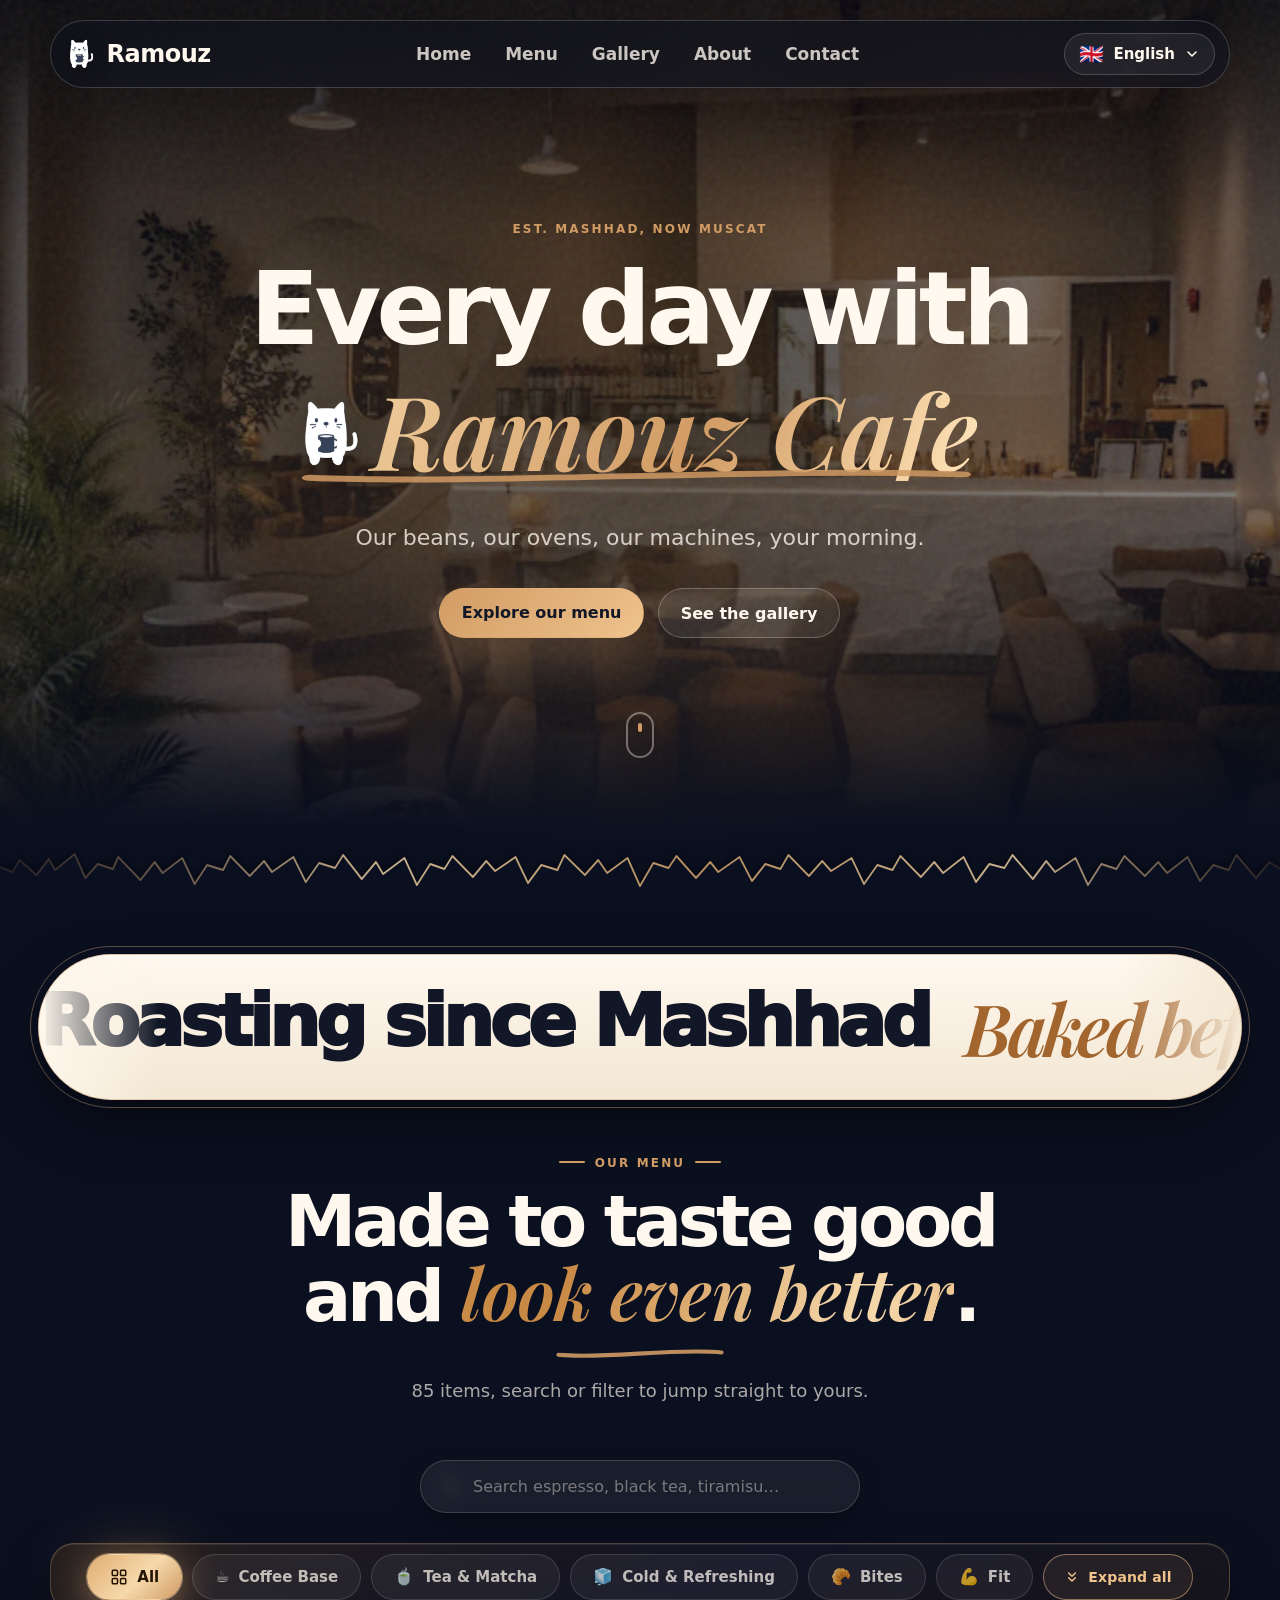
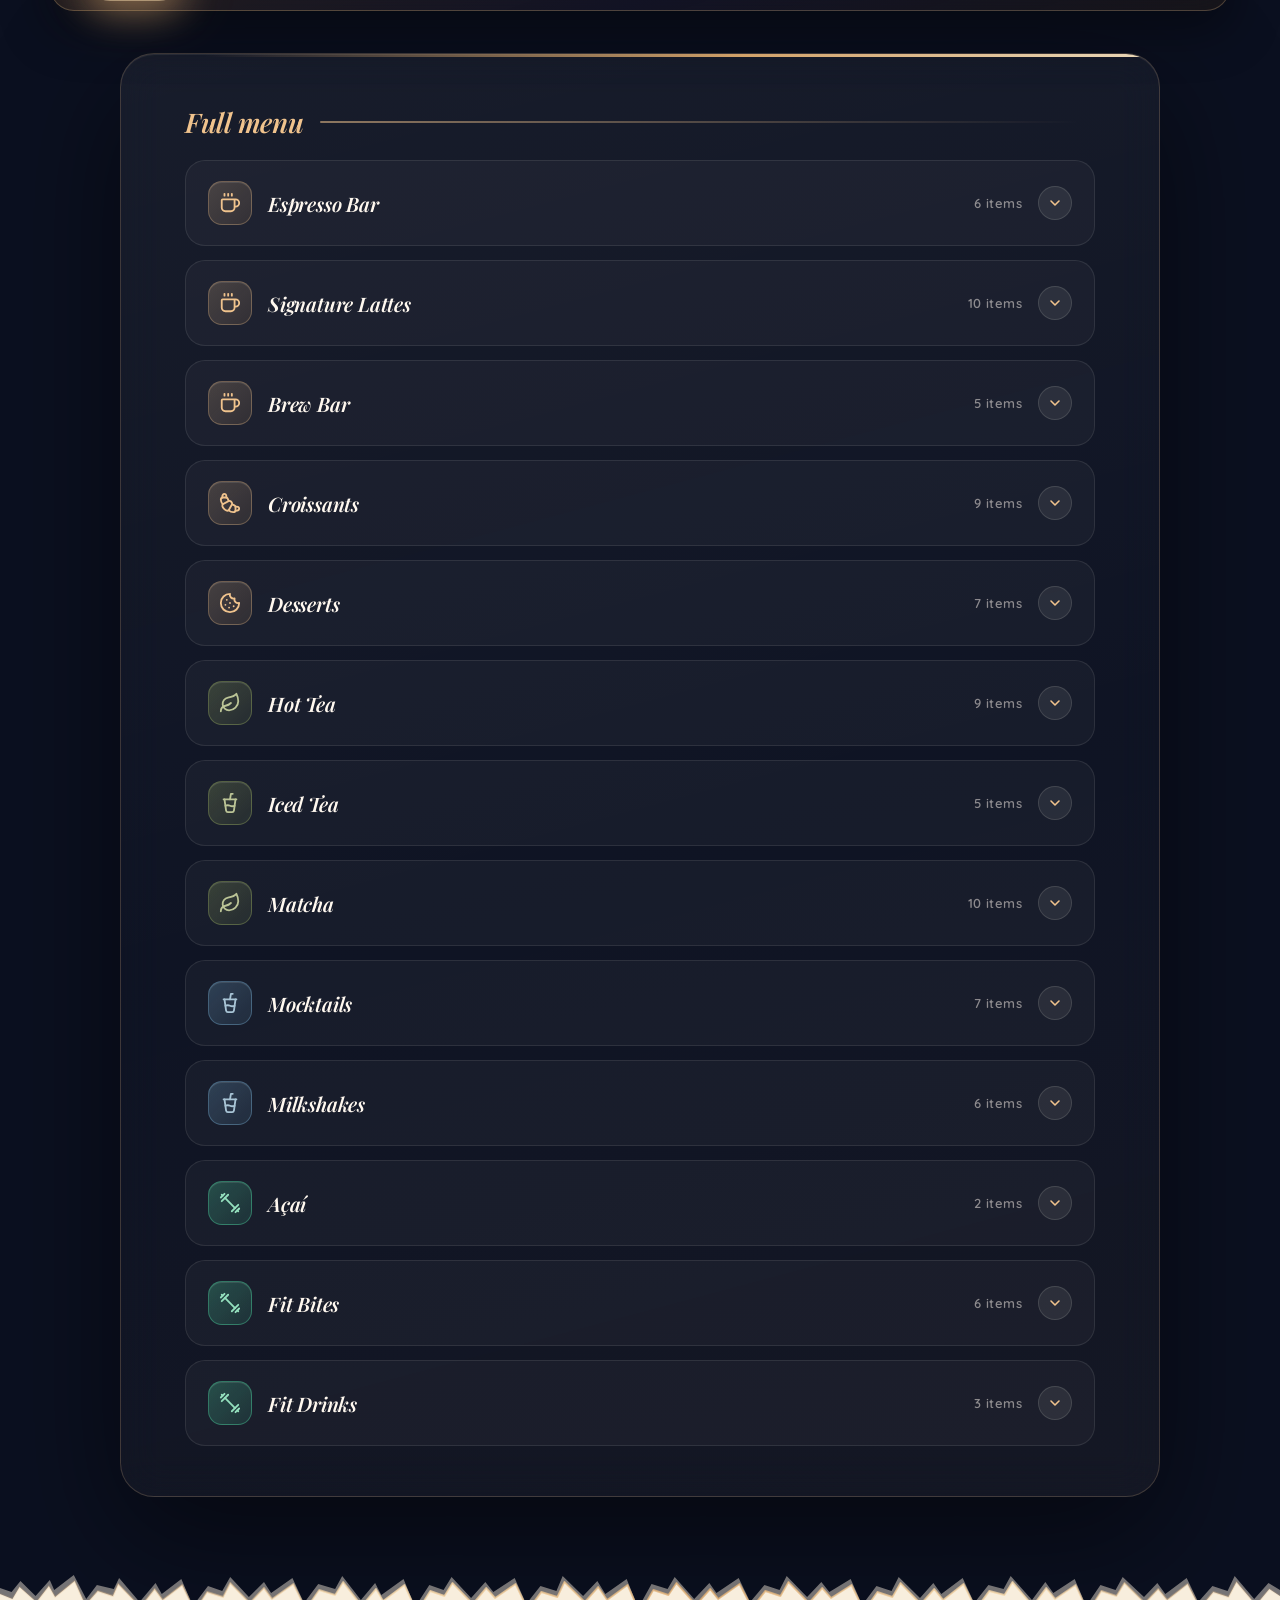
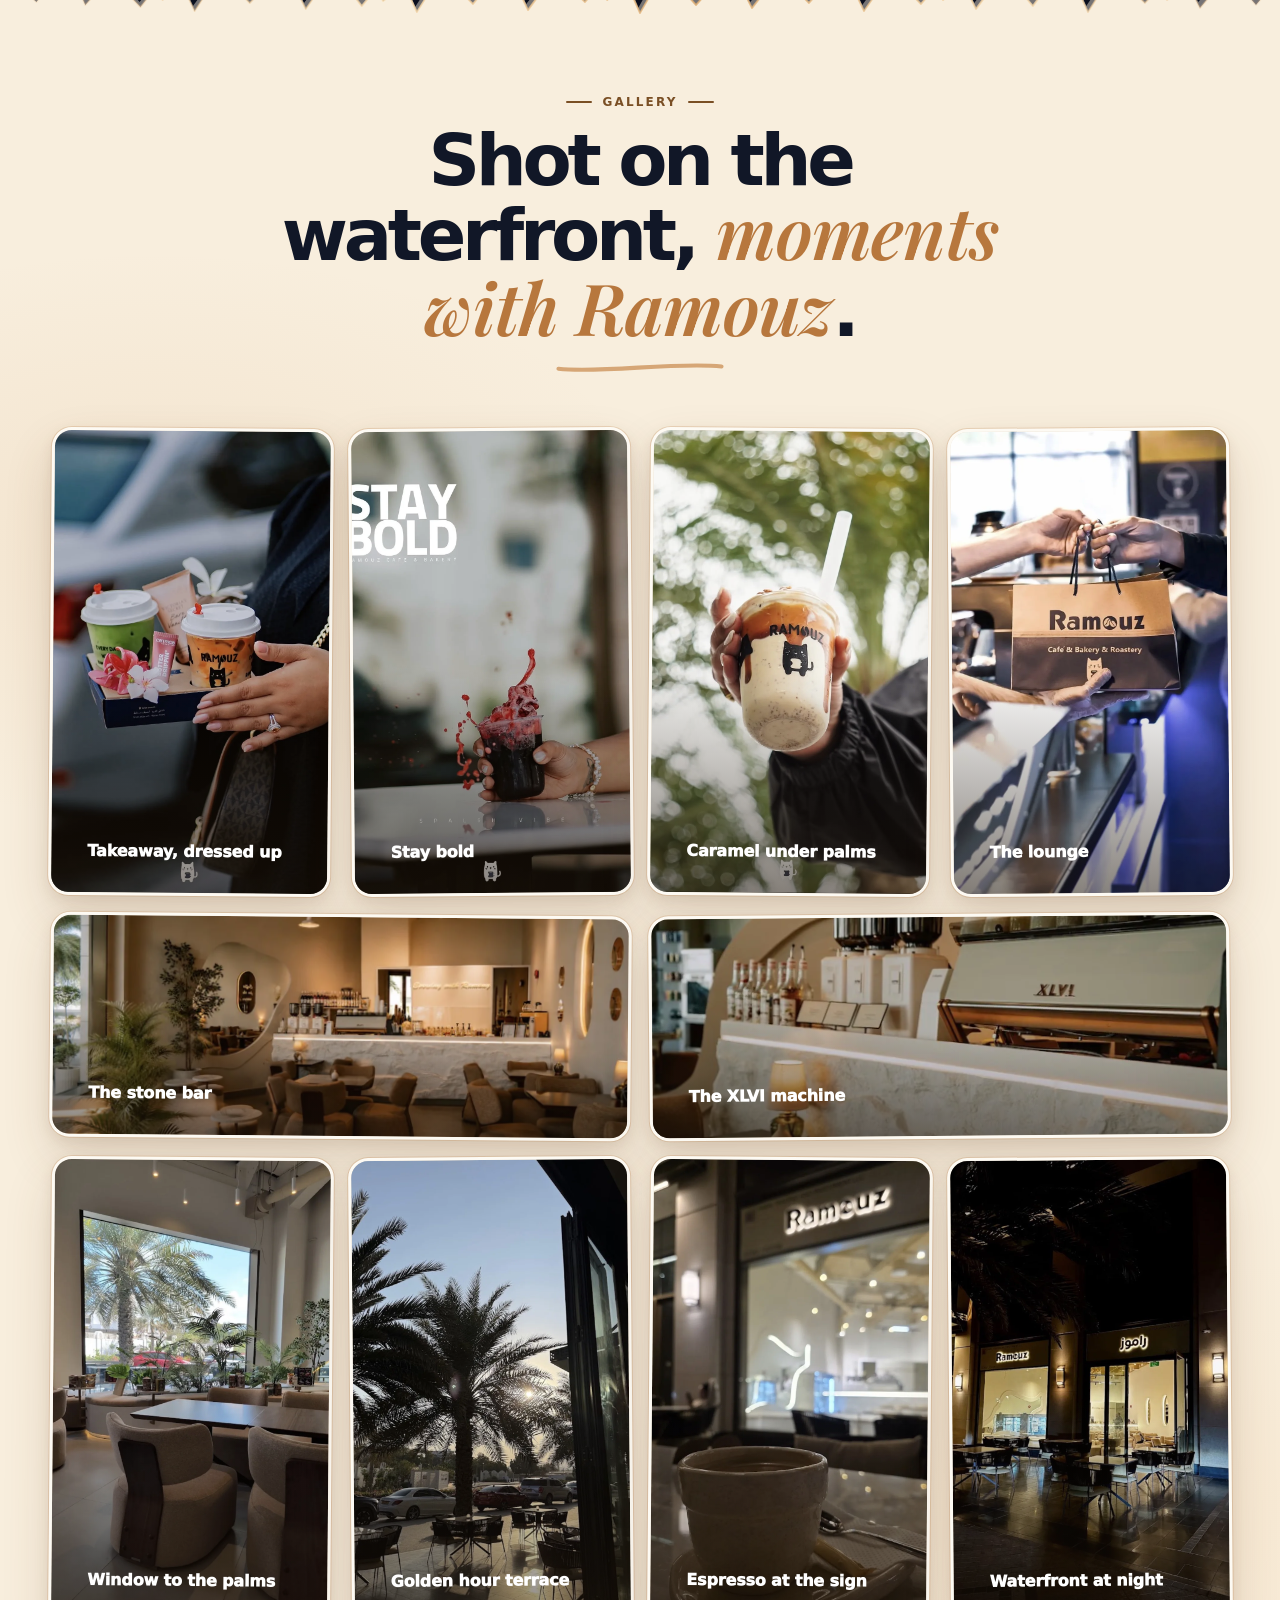
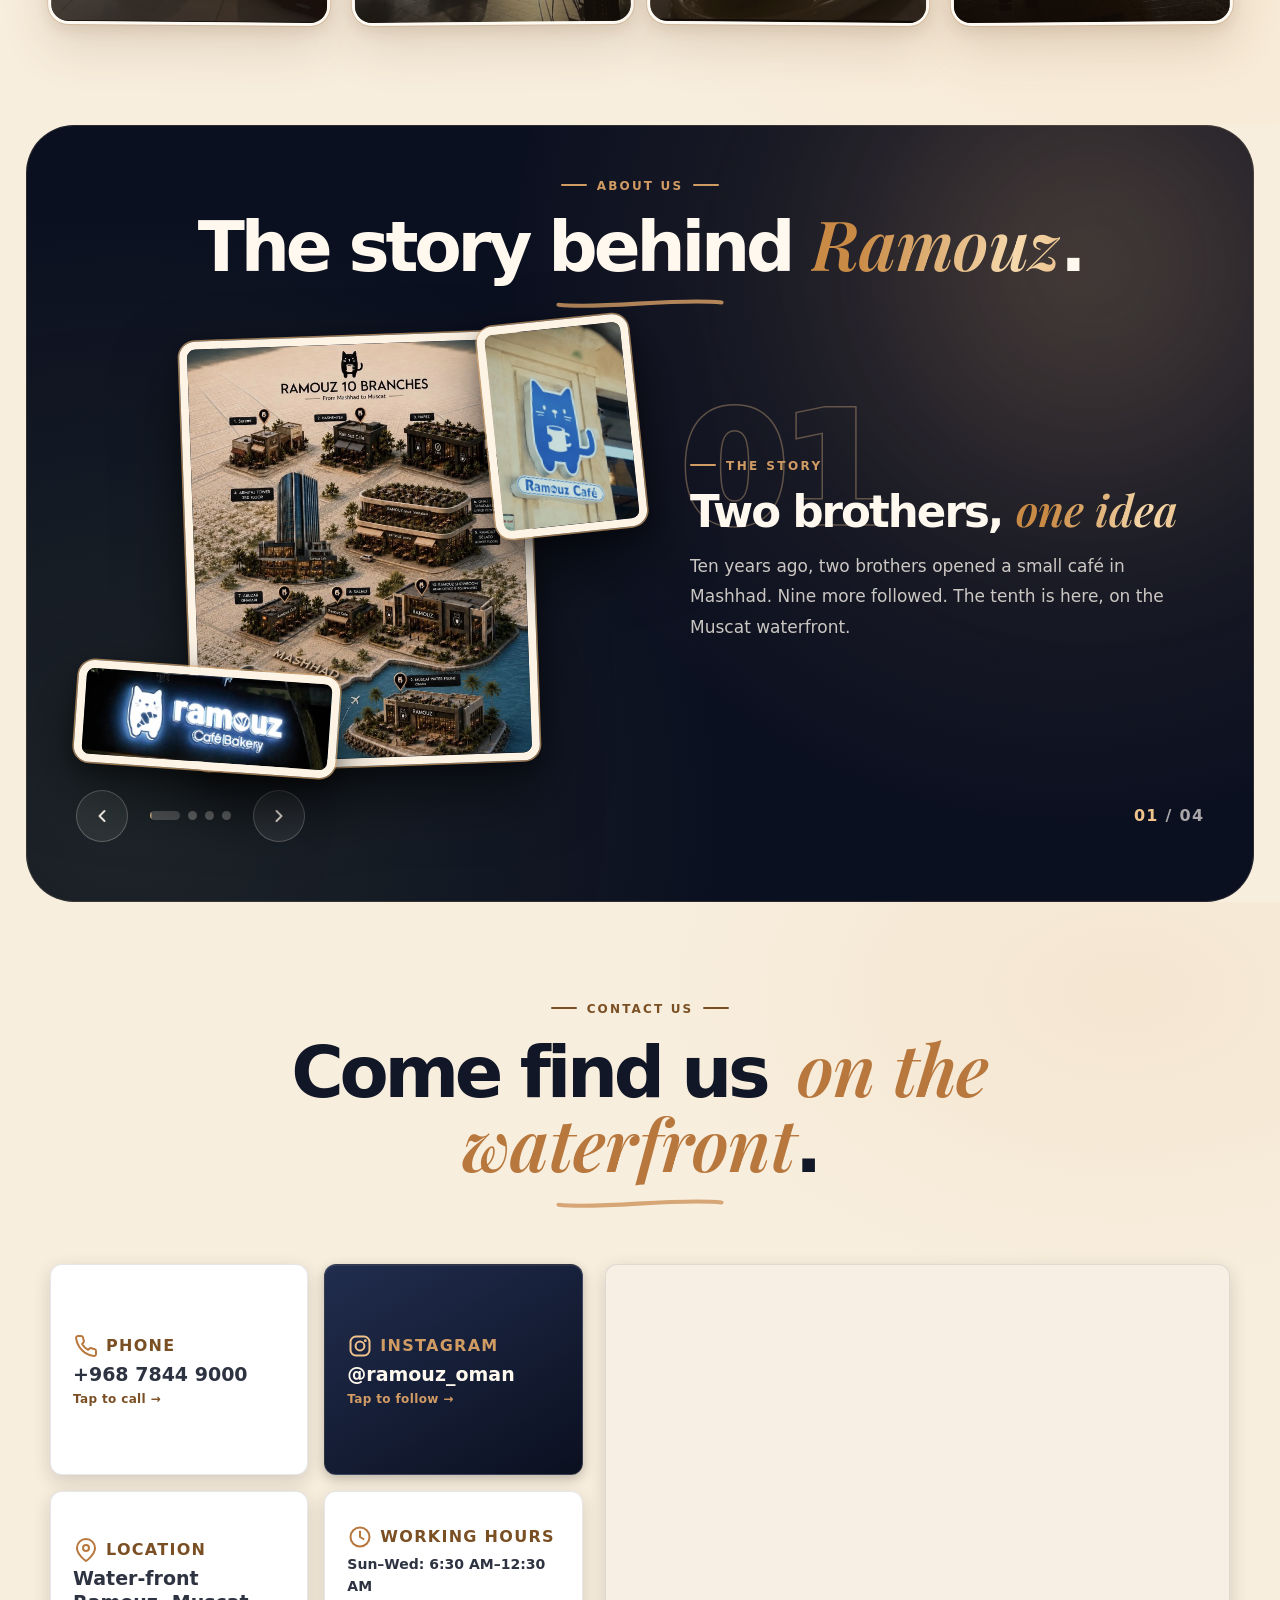
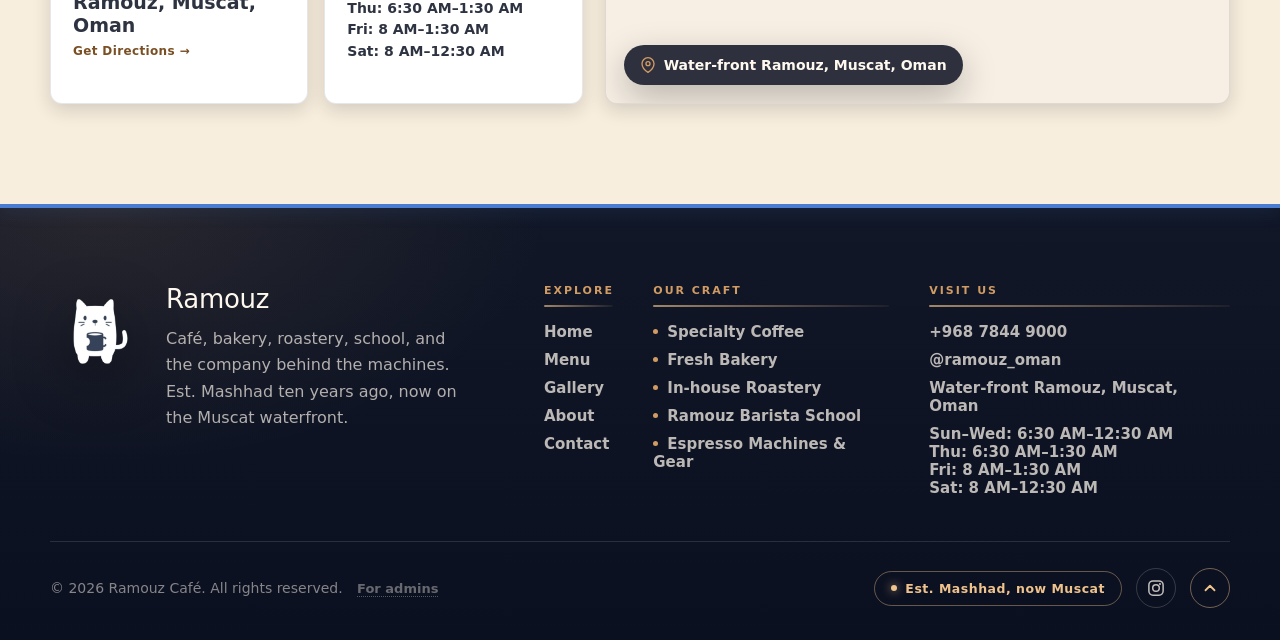
==== commit 686aa44d: "chore: sync menu from Supabase [skip ci]" ====
--- a/index.html
+++ b/index.html
@@ -353,6 +353,199 @@
       },
       {
         "@type": "MenuSection",
+        "name": "Croissants",
+        "hasMenuItem": [
+          {
+            "@type": "MenuItem",
+            "name": "Plain",
+            "image": "https://waibybqjhzddpfhzrisx.supabase.co/storage/v1/object/public/menu-images/items/1784507545011-7849sp.jpg",
+            "offers": {
+              "@type": "Offer",
+              "price": "1.100",
+              "priceCurrency": "OMR",
+              "availability": "https://schema.org/InStock"
+            }
+          },
+          {
+            "@type": "MenuItem",
+            "name": "Chocolate",
+            "image": "https://waibybqjhzddpfhzrisx.supabase.co/storage/v1/object/public/menu-images/items/1784507558662-ulmftg.jpg",
+            "offers": {
+              "@type": "Offer",
+              "price": "1.500",
+              "priceCurrency": "OMR",
+              "availability": "https://schema.org/InStock"
+            }
+          },
+          {
+            "@type": "MenuItem",
+            "name": "Nutella",
+            "image": "https://waibybqjhzddpfhzrisx.supabase.co/storage/v1/object/public/menu-images/items/1785004499696-0hgj6c.jpg",
+            "offers": {
+              "@type": "Offer",
+              "price": "1.600",
+              "priceCurrency": "OMR",
+              "availability": "https://schema.org/InStock"
+            }
+          },
+          {
+            "@type": "MenuItem",
+            "name": "Nutella Strawberry",
+            "image": "https://waibybqjhzddpfhzrisx.supabase.co/storage/v1/object/public/menu-images/items/1785004443090-0kr0gv.jpg",
+            "offers": {
+              "@type": "Offer",
+              "price": "2.000",
+              "priceCurrency": "OMR",
+              "availability": "https://schema.org/InStock"
+            }
+          },
+          {
+            "@type": "MenuItem",
+            "name": "Peanut Butter Banana",
+            "image": "https://waibybqjhzddpfhzrisx.supabase.co/storage/v1/object/public/menu-images/items/1785004409221-e5a4yg.jpg",
+            "offers": {
+              "@type": "Offer",
+              "price": "2.000",
+              "priceCurrency": "OMR",
+              "availability": "https://schema.org/InStock"
+            }
+          },
+          {
+            "@type": "MenuItem",
+            "name": "Mortadella",
+            "description": "Lettuce, cheddar, tomato, cucumber, mushroom",
+            "image": "https://waibybqjhzddpfhzrisx.supabase.co/storage/v1/object/public/menu-images/items/1784507572995-1alb63.jpg",
+            "offers": {
+              "@type": "Offer",
+              "price": "1.700",
+              "priceCurrency": "OMR",
+              "availability": "https://schema.org/InStock"
+            }
+          },
+          {
+            "@type": "MenuItem",
+            "name": "Grilled Halloumi",
+            "image": "https://waibybqjhzddpfhzrisx.supabase.co/storage/v1/object/public/menu-images/items/1784507614016-eqg8rj.jpg",
+            "offers": {
+              "@type": "Offer",
+              "price": "2.000",
+              "priceCurrency": "OMR",
+              "availability": "https://schema.org/InStock"
+            }
+          },
+          {
+            "@type": "MenuItem",
+            "name": "Smoked Turkey",
+            "description": "Smoked turkey breast, lettuce, cheddar, tomato, cucumber, mushroom",
+            "image": "https://waibybqjhzddpfhzrisx.supabase.co/storage/v1/object/public/menu-images/items/1784507625077-og7sed.jpg",
+            "offers": {
+              "@type": "Offer",
+              "price": "2.000",
+              "priceCurrency": "OMR",
+              "availability": "https://schema.org/InStock"
+            }
+          },
+          {
+            "@type": "MenuItem",
+            "name": "Cheese Za'atar",
+            "image": "https://waibybqjhzddpfhzrisx.supabase.co/storage/v1/object/public/menu-images/items/1785004115864-m6agj2.jpg",
+            "offers": {
+              "@type": "Offer",
+              "price": "1.700",
+              "priceCurrency": "OMR",
+              "availability": "https://schema.org/InStock"
+            }
+          }
+        ]
+      },
+      {
+        "@type": "MenuSection",
+        "name": "Desserts",
+        "hasMenuItem": [
+          {
+            "@type": "MenuItem",
+            "name": "Passionfruit Cheesecake",
+            "image": "https://waibybqjhzddpfhzrisx.supabase.co/storage/v1/object/public/menu-images/items/1784507680559-q5hbvh.jpg",
+            "offers": {
+              "@type": "Offer",
+              "price": "3.100",
+              "priceCurrency": "OMR",
+              "availability": "https://schema.org/InStock"
+            }
+          },
+          {
+            "@type": "MenuItem",
+            "name": "Mixed Berry Cheesecake",
+            "image": "https://waibybqjhzddpfhzrisx.supabase.co/storage/v1/object/public/menu-images/items/1784507692792-czo225.jpg",
+            "offers": {
+              "@type": "Offer",
+              "price": "3.100",
+              "priceCurrency": "OMR",
+              "availability": "https://schema.org/InStock"
+            }
+          },
+          {
+            "@type": "MenuItem",
+            "name": "Pistachio Cheese Cake",
+            "image": "https://waibybqjhzddpfhzrisx.supabase.co/storage/v1/object/public/menu-images/items/1785003815294-wbrbsw.jpg",
+            "offers": {
+              "@type": "Offer",
+              "price": "3.100",
+              "priceCurrency": "OMR",
+              "availability": "https://schema.org/InStock"
+            }
+          },
+          {
+            "@type": "MenuItem",
+            "name": "Tiramisu",
+            "image": "https://waibybqjhzddpfhzrisx.supabase.co/storage/v1/object/public/menu-images/items/1784507709358-aupetj.jpg",
+            "offers": {
+              "@type": "Offer",
+              "price": "2.400",
+              "priceCurrency": "OMR",
+              "availability": "https://schema.org/InStock"
+            }
+          },
+          {
+            "@type": "MenuItem",
+            "name": "San Sebastián",
+            "description": "Burnt Basque cheesecake",
+            "image": "https://waibybqjhzddpfhzrisx.supabase.co/storage/v1/object/public/menu-images/items/1784507729224-a9owd1.jpg",
+            "offers": {
+              "@type": "Offer",
+              "price": "2.400",
+              "priceCurrency": "OMR",
+              "availability": "https://schema.org/InStock"
+            }
+          },
+          {
+            "@type": "MenuItem",
+            "name": "Brownie",
+            "description": "Served hot with a scoop of vanilla ice cream",
+            "image": "https://waibybqjhzddpfhzrisx.supabase.co/storage/v1/object/public/menu-images/items/1784507739486-kb4tyy.jpg",
+            "offers": {
+              "@type": "Offer",
+              "price": "2.700",
+              "priceCurrency": "OMR",
+              "availability": "https://schema.org/InStock"
+            }
+          },
+          {
+            "@type": "MenuItem",
+            "name": "Marble Brownie",
+            "description": "Served hot with a scoop of vanilla ice cream",
+            "image": "https://waibybqjhzddpfhzrisx.supabase.co/storage/v1/object/public/menu-images/items/1784507751524-j4dsmn.jpg",
+            "offers": {
+              "@type": "Offer",
+              "price": "2.900",
+              "priceCurrency": "OMR",
+              "availability": "https://schema.org/InStock"
+            }
+          }
+        ]
+      },
+      {
+        "@type": "MenuSection",
         "name": "Hot Tea",
         "hasMenuItem": [
           {
@@ -792,199 +985,6 @@
             "offers": {
               "@type": "Offer",
               "price": "2.500",
-              "priceCurrency": "OMR",
-              "availability": "https://schema.org/InStock"
-            }
-          }
-        ]
-      },
-      {
-        "@type": "MenuSection",
-        "name": "Croissants",
-        "hasMenuItem": [
-          {
-            "@type": "MenuItem",
-            "name": "Plain",
-            "image": "https://waibybqjhzddpfhzrisx.supabase.co/storage/v1/object/public/menu-images/items/1784507545011-7849sp.jpg",
-            "offers": {
-              "@type": "Offer",
-              "price": "1.100",
-              "priceCurrency": "OMR",
-              "availability": "https://schema.org/InStock"
-            }
-          },
-          {
-            "@type": "MenuItem",
-            "name": "Chocolate",
-            "image": "https://waibybqjhzddpfhzrisx.supabase.co/storage/v1/object/public/menu-images/items/1784507558662-ulmftg.jpg",
-            "offers": {
-              "@type": "Offer",
-              "price": "1.500",
-              "priceCurrency": "OMR",
-              "availability": "https://schema.org/InStock"
-            }
-          },
-          {
-            "@type": "MenuItem",
-            "name": "Nutella",
-            "image": "https://waibybqjhzddpfhzrisx.supabase.co/storage/v1/object/public/menu-images/items/1785004499696-0hgj6c.jpg",
-            "offers": {
-              "@type": "Offer",
-              "price": "1.600",
-              "priceCurrency": "OMR",
-              "availability": "https://schema.org/InStock"
-            }
-          },
-          {
-            "@type": "MenuItem",
-            "name": "Nutella Strawberry",
-            "image": "https://waibybqjhzddpfhzrisx.supabase.co/storage/v1/object/public/menu-images/items/1785004443090-0kr0gv.jpg",
-            "offers": {
-              "@type": "Offer",
-              "price": "2.000",
-              "priceCurrency": "OMR",
-              "availability": "https://schema.org/InStock"
-            }
-          },
-          {
-            "@type": "MenuItem",
-            "name": "Peanut Butter Banana",
-            "image": "https://waibybqjhzddpfhzrisx.supabase.co/storage/v1/object/public/menu-images/items/1785004409221-e5a4yg.jpg",
-            "offers": {
-              "@type": "Offer",
-              "price": "2.000",
-              "priceCurrency": "OMR",
-              "availability": "https://schema.org/InStock"
-            }
-          },
-          {
-            "@type": "MenuItem",
-            "name": "Mortadella",
-            "description": "Lettuce, cheddar, tomato, cucumber, mushroom",
-            "image": "https://waibybqjhzddpfhzrisx.supabase.co/storage/v1/object/public/menu-images/items/1784507572995-1alb63.jpg",
-            "offers": {
-              "@type": "Offer",
-              "price": "1.700",
-              "priceCurrency": "OMR",
-              "availability": "https://schema.org/InStock"
-            }
-          },
-          {
-            "@type": "MenuItem",
-            "name": "Grilled Halloumi",
-            "image": "https://waibybqjhzddpfhzrisx.supabase.co/storage/v1/object/public/menu-images/items/1784507614016-eqg8rj.jpg",
-            "offers": {
-              "@type": "Offer",
-              "price": "2.000",
-              "priceCurrency": "OMR",
-              "availability": "https://schema.org/InStock"
-            }
-          },
-          {
-            "@type": "MenuItem",
-            "name": "Smoked Turkey",
-            "description": "Smoked turkey breast, lettuce, cheddar, tomato, cucumber, mushroom",
-            "image": "https://waibybqjhzddpfhzrisx.supabase.co/storage/v1/object/public/menu-images/items/1784507625077-og7sed.jpg",
-            "offers": {
-              "@type": "Offer",
-              "price": "2.000",
-              "priceCurrency": "OMR",
-              "availability": "https://schema.org/InStock"
-            }
-          },
-          {
-            "@type": "MenuItem",
-            "name": "Cheese Za'atar",
-            "image": "https://waibybqjhzddpfhzrisx.supabase.co/storage/v1/object/public/menu-images/items/1785004115864-m6agj2.jpg",
-            "offers": {
-              "@type": "Offer",
-              "price": "1.700",
-              "priceCurrency": "OMR",
-              "availability": "https://schema.org/InStock"
-            }
-          }
-        ]
-      },
-      {
-        "@type": "MenuSection",
-        "name": "Desserts",
-        "hasMenuItem": [
-          {
-            "@type": "MenuItem",
-            "name": "Passionfruit Cheesecake",
-            "image": "https://waibybqjhzddpfhzrisx.supabase.co/storage/v1/object/public/menu-images/items/1784507680559-q5hbvh.jpg",
-            "offers": {
-              "@type": "Offer",
-              "price": "3.100",
-              "priceCurrency": "OMR",
-              "availability": "https://schema.org/InStock"
-            }
-          },
-          {
-            "@type": "MenuItem",
-            "name": "Mixed Berry Cheesecake",
-            "image": "https://waibybqjhzddpfhzrisx.supabase.co/storage/v1/object/public/menu-images/items/1784507692792-czo225.jpg",
-            "offers": {
-              "@type": "Offer",
-              "price": "3.100",
-              "priceCurrency": "OMR",
-              "availability": "https://schema.org/InStock"
-            }
-          },
-          {
-            "@type": "MenuItem",
-            "name": "Pistachio Cheese Cake",
-            "image": "https://waibybqjhzddpfhzrisx.supabase.co/storage/v1/object/public/menu-images/items/1785003815294-wbrbsw.jpg",
-            "offers": {
-              "@type": "Offer",
-              "price": "3.100",
-              "priceCurrency": "OMR",
-              "availability": "https://schema.org/InStock"
-            }
-          },
-          {
-            "@type": "MenuItem",
-            "name": "Tiramisu",
-            "image": "https://waibybqjhzddpfhzrisx.supabase.co/storage/v1/object/public/menu-images/items/1784507709358-aupetj.jpg",
-            "offers": {
-              "@type": "Offer",
-              "price": "2.400",
-              "priceCurrency": "OMR",
-              "availability": "https://schema.org/InStock"
-            }
-          },
-          {
-            "@type": "MenuItem",
-            "name": "San Sebastián",
-            "description": "Burnt Basque cheesecake",
-            "image": "https://waibybqjhzddpfhzrisx.supabase.co/storage/v1/object/public/menu-images/items/1784507729224-a9owd1.jpg",
-            "offers": {
-              "@type": "Offer",
-              "price": "2.400",
-              "priceCurrency": "OMR",
-              "availability": "https://schema.org/InStock"
-            }
-          },
-          {
-            "@type": "MenuItem",
-            "name": "Brownie",
-            "description": "Served hot with a scoop of vanilla ice cream",
-            "image": "https://waibybqjhzddpfhzrisx.supabase.co/storage/v1/object/public/menu-images/items/1784507739486-kb4tyy.jpg",
-            "offers": {
-              "@type": "Offer",
-              "price": "2.700",
-              "priceCurrency": "OMR",
-              "availability": "https://schema.org/InStock"
-            }
-          },
-          {
-            "@type": "MenuItem",
-            "name": "Marble Brownie",
-            "description": "Served hot with a scoop of vanilla ice cream",
-            "image": "https://waibybqjhzddpfhzrisx.supabase.co/storage/v1/object/public/menu-images/items/1784507751524-j4dsmn.jpg",
-            "offers": {
-              "@type": "Offer",
-              "price": "2.900",
               "priceCurrency": "OMR",
               "availability": "https://schema.org/InStock"
             }
@@ -1288,13 +1288,13 @@
           <div class="menu-accordion-item" data-cat="coffee-base" data-box="espresso-bar"><button type="button" class="menu-accordion-head" aria-expanded="false" aria-controls="acc-espresso-bar"><span class="acc-icon"><svg viewBox="0 0 24 24" fill="none" stroke="currentColor" stroke-width="2" stroke-linecap="round" stroke-linejoin="round" aria-hidden="true"><path d="M10 2v2"/><path d="M14 2v2"/><path d="M16 8a1 1 0 0 1 1 1v8a4 4 0 0 1-4 4H7a4 4 0 0 1-4-4V9a1 1 0 0 1 1-1h14a4 4 0 1 1 0 8h-1"/><path d="M6 2v2"/></svg></span><span class="acc-title">Espresso Bar</span><span class="acc-count">6 items</span><span class="acc-chevron" aria-hidden="true"><svg viewBox="0 0 24 24" fill="none" stroke="currentColor" stroke-width="2.4" stroke-linecap="round" stroke-linejoin="round"><polyline points="6 9 12 15 18 9"/></svg></span></button><div class="menu-accordion-body" id="acc-espresso-bar"><ul class="menu-list menu-list--thumbs"><li class="menu-item"><span class="mi-thumb"><svg class="mi-thumb-ph" viewBox="0 0 24 24" fill="none" stroke="currentColor" stroke-width="2" stroke-linecap="round" stroke-linejoin="round" aria-hidden="true"><path d="m6 8 1.75 12.28a2 2 0 0 0 2 1.72h4.54a2 2 0 0 0 2-1.72L18 8"/><path d="M5 8h14"/><path d="M7 15a6.47 6.47 0 0 1 5 0 6.47 6.47 0 0 0 5 0"/><path d="m12 8 1-6h2"/></svg><img src="https://waibybqjhzddpfhzrisx.supabase.co/storage/v1/object/public/menu-images/items/1784506477273-36yv6b.jpg" alt="Espresso" width="56" height="56" loading="lazy" onerror="this.remove()"></span><div class="mi-main"><div class="mi-head"><span class="mi-name">Espresso</span><span class="mi-dots"></span><span class="mi-price">1.1 <span class="mi-cur">OMR</span></span></div><p class="mi-desc">Double shot</p></div></li><li class="menu-item"><span class="mi-thumb"><svg class="mi-thumb-ph" viewBox="0 0 24 24" fill="none" stroke="currentColor" stroke-width="2" stroke-linecap="round" stroke-linejoin="round" aria-hidden="true"><path d="m6 8 1.75 12.28a2 2 0 0 0 2 1.72h4.54a2 2 0 0 0 2-1.72L18 8"/><path d="M5 8h14"/><path d="M7 15a6.47 6.47 0 0 1 5 0 6.47 6.47 0 0 0 5 0"/><path d="m12 8 1-6h2"/></svg><img src="https://waibybqjhzddpfhzrisx.supabase.co/storage/v1/object/public/menu-images/items/1784506494299-5lxo1q.jpg" alt="Americano" width="56" height="56" loading="lazy" onerror="this.remove()"></span><div class="mi-main"><div class="mi-head"><span class="mi-name">Americano</span><span class="mi-dots"></span><span class="mi-price">1.3 <span class="mi-cur">OMR</span></span></div><p class="mi-desc">Hot or iced</p></div></li><li class="menu-item"><span class="mi-thumb"><svg class="mi-thumb-ph" viewBox="0 0 24 24" fill="none" stroke="currentColor" stroke-width="2" stroke-linecap="round" stroke-linejoin="round" aria-hidden="true"><path d="m6 8 1.75 12.28a2 2 0 0 0 2 1.72h4.54a2 2 0 0 0 2-1.72L18 8"/><path d="M5 8h14"/><path d="M7 15a6.47 6.47 0 0 1 5 0 6.47 6.47 0 0 0 5 0"/><path d="m12 8 1-6h2"/></svg><img src="https://waibybqjhzddpfhzrisx.supabase.co/storage/v1/object/public/menu-images/items/1784506523666-ugzmdn.jpg" alt="Cortado" width="56" height="56" loading="lazy" onerror="this.remove()"></span><div class="mi-main"><div class="mi-head"><span class="mi-name">Cortado</span><span class="mi-dots"></span><span class="mi-price">1.4 <span class="mi-cur">OMR</span></span></div><p class="mi-desc">80 ml — equal parts espresso and milk</p></div></li><li class="menu-item"><span class="mi-thumb"><svg class="mi-thumb-ph" viewBox="0 0 24 24" fill="none" stroke="currentColor" stroke-width="2" stroke-linecap="round" stroke-linejoin="round" aria-hidden="true"><path d="m6 8 1.75 12.28a2 2 0 0 0 2 1.72h4.54a2 2 0 0 0 2-1.72L18 8"/><path d="M5 8h14"/><path d="M7 15a6.47 6.47 0 0 1 5 0 6.47 6.47 0 0 0 5 0"/><path d="m12 8 1-6h2"/></svg><img src="https://waibybqjhzddpfhzrisx.supabase.co/storage/v1/object/public/menu-images/items/1784506536482-9dddsr.jpg" alt="Cappuccino" width="56" height="56" loading="lazy" onerror="this.remove()"></span><div class="mi-main"><div class="mi-head"><span class="mi-name">Cappuccino</span><span class="mi-dots"></span><span class="mi-price">1.5 <span class="mi-cur">OMR</span></span></div></div></li><li class="menu-item"><span class="mi-thumb"><svg class="mi-thumb-ph" viewBox="0 0 24 24" fill="none" stroke="currentColor" stroke-width="2" stroke-linecap="round" stroke-linejoin="round" aria-hidden="true"><path d="m6 8 1.75 12.28a2 2 0 0 0 2 1.72h4.54a2 2 0 0 0 2-1.72L18 8"/><path d="M5 8h14"/><path d="M7 15a6.47 6.47 0 0 1 5 0 6.47 6.47 0 0 0 5 0"/><path d="m12 8 1-6h2"/></svg><img src="https://waibybqjhzddpfhzrisx.supabase.co/storage/v1/object/public/menu-images/items/1784506549081-zti6if.jpg" alt="Flat White" width="56" height="56" loading="lazy" onerror="this.remove()"></span><div class="mi-main"><div class="mi-head"><span class="mi-name">Flat White</span><span class="mi-dots"></span><span class="mi-price">1.5 <span class="mi-cur">OMR</span></span></div></div></li><li class="menu-item"><span class="mi-thumb"><svg class="mi-thumb-ph" viewBox="0 0 24 24" fill="none" stroke="currentColor" stroke-width="2" stroke-linecap="round" stroke-linejoin="round" aria-hidden="true"><path d="m6 8 1.75 12.28a2 2 0 0 0 2 1.72h4.54a2 2 0 0 0 2-1.72L18 8"/><path d="M5 8h14"/><path d="M7 15a6.47 6.47 0 0 1 5 0 6.47 6.47 0 0 0 5 0"/><path d="m12 8 1-6h2"/></svg><img src="https://waibybqjhzddpfhzrisx.supabase.co/storage/v1/object/public/menu-images/items/1784506562966-gi3tpp.jpg" alt="Affogato" width="56" height="56" loading="lazy" onerror="this.remove()"></span><div class="mi-main"><div class="mi-head"><span class="mi-name">Affogato</span><span class="mi-dots"></span><span class="mi-price">1.6 <span class="mi-cur">OMR</span></span></div></div></li></ul></div></div>
 <div class="menu-accordion-item" data-cat="coffee-base" data-box="signature-lattes"><button type="button" class="menu-accordion-head" aria-expanded="false" aria-controls="acc-signature-lattes"><span class="acc-icon"><svg viewBox="0 0 24 24" fill="none" stroke="currentColor" stroke-width="2" stroke-linecap="round" stroke-linejoin="round" aria-hidden="true"><path d="M10 2v2"/><path d="M14 2v2"/><path d="M16 8a1 1 0 0 1 1 1v8a4 4 0 0 1-4 4H7a4 4 0 0 1-4-4V9a1 1 0 0 1 1-1h14a4 4 0 1 1 0 8h-1"/><path d="M6 2v2"/></svg></span><span class="acc-title">Signature Lattes</span><span class="acc-count">10 items</span><span class="acc-chevron" aria-hidden="true"><svg viewBox="0 0 24 24" fill="none" stroke="currentColor" stroke-width="2.4" stroke-linecap="round" stroke-linejoin="round"><polyline points="6 9 12 15 18 9"/></svg></span></button><div class="menu-accordion-body" id="acc-signature-lattes"><ul class="menu-list menu-list--thumbs"><li class="menu-item"><span class="mi-thumb"><svg class="mi-thumb-ph" viewBox="0 0 24 24" fill="none" stroke="currentColor" stroke-width="2" stroke-linecap="round" stroke-linejoin="round" aria-hidden="true"><path d="m6 8 1.75 12.28a2 2 0 0 0 2 1.72h4.54a2 2 0 0 0 2-1.72L18 8"/><path d="M5 8h14"/><path d="M7 15a6.47 6.47 0 0 1 5 0 6.47 6.47 0 0 0 5 0"/><path d="m12 8 1-6h2"/></svg><img src="https://waibybqjhzddpfhzrisx.supabase.co/storage/v1/object/public/menu-images/items/1784506601315-hno3ch.jpg" alt="Coffee Latte" width="56" height="56" loading="lazy" onerror="this.remove()"></span><div class="mi-main"><div class="mi-head"><span class="mi-name">Coffee Latte</span><span class="mi-dots"></span><span class="mi-price">1.6 <span class="mi-cur">OMR</span></span></div></div></li><li class="menu-item"><span class="mi-thumb"><svg class="mi-thumb-ph" viewBox="0 0 24 24" fill="none" stroke="currentColor" stroke-width="2" stroke-linecap="round" stroke-linejoin="round" aria-hidden="true"><path d="m6 8 1.75 12.28a2 2 0 0 0 2 1.72h4.54a2 2 0 0 0 2-1.72L18 8"/><path d="M5 8h14"/><path d="M7 15a6.47 6.47 0 0 1 5 0 6.47 6.47 0 0 0 5 0"/><path d="m12 8 1-6h2"/></svg><img src="https://waibybqjhzddpfhzrisx.supabase.co/storage/v1/object/public/menu-images/items/1784506629131-k2ixgy.jpg" alt="Mocha" width="56" height="56" loading="lazy" onerror="this.remove()"></span><div class="mi-main"><div class="mi-head"><span class="mi-name">Mocha</span><span class="mi-dots"></span><span class="mi-price">1.8 <span class="mi-cur">OMR</span></span></div></div></li><li class="menu-item"><span class="mi-thumb"><svg class="mi-thumb-ph" viewBox="0 0 24 24" fill="none" stroke="currentColor" stroke-width="2" stroke-linecap="round" stroke-linejoin="round" aria-hidden="true"><path d="m6 8 1.75 12.28a2 2 0 0 0 2 1.72h4.54a2 2 0 0 0 2-1.72L18 8"/><path d="M5 8h14"/><path d="M7 15a6.47 6.47 0 0 1 5 0 6.47 6.47 0 0 0 5 0"/><path d="m12 8 1-6h2"/></svg><img src="https://waibybqjhzddpfhzrisx.supabase.co/storage/v1/object/public/menu-images/items/1784506640319-ya6duo.jpg" alt="Spanish Latte" width="56" height="56" loading="lazy" onerror="this.remove()"></span><div class="mi-main"><div class="mi-head"><span class="mi-name">Spanish Latte</span><span class="mi-dots"></span><span class="mi-price">1.8 <span class="mi-cur">OMR</span></span></div><p class="mi-desc">Condensed milk, sweet and rich</p></div></li><li class="menu-item"><span class="mi-thumb"><svg class="mi-thumb-ph" viewBox="0 0 24 24" fill="none" stroke="currentColor" stroke-width="2" stroke-linecap="round" stroke-linejoin="round" aria-hidden="true"><path d="m6 8 1.75 12.28a2 2 0 0 0 2 1.72h4.54a2 2 0 0 0 2-1.72L18 8"/><path d="M5 8h14"/><path d="M7 15a6.47 6.47 0 0 1 5 0 6.47 6.47 0 0 0 5 0"/><path d="m12 8 1-6h2"/></svg><img src="https://waibybqjhzddpfhzrisx.supabase.co/storage/v1/object/public/menu-images/items/1784506655381-kdt3xl.jpg" alt="Salted Caramel Latte" width="56" height="56" loading="lazy" onerror="this.remove()"></span><div class="mi-main"><div class="mi-head"><span class="mi-name">Salted Caramel Latte</span><span class="mi-dots"></span><span class="mi-price">1.8 <span class="mi-cur">OMR</span></span></div></div></li><li class="menu-item"><span class="mi-thumb"><svg class="mi-thumb-ph" viewBox="0 0 24 24" fill="none" stroke="currentColor" stroke-width="2" stroke-linecap="round" stroke-linejoin="round" aria-hidden="true"><path d="m6 8 1.75 12.28a2 2 0 0 0 2 1.72h4.54a2 2 0 0 0 2-1.72L18 8"/><path d="M5 8h14"/><path d="M7 15a6.47 6.47 0 0 1 5 0 6.47 6.47 0 0 0 5 0"/><path d="m12 8 1-6h2"/></svg><img src="https://waibybqjhzddpfhzrisx.supabase.co/storage/v1/object/public/menu-images/items/1784506673101-qxmqg0.jpg" alt="Cinnamon Roll Latte" width="56" height="56" loading="lazy" onerror="this.remove()"></span><div class="mi-main"><div class="mi-head"><span class="mi-name">Cinnamon Roll Latte</span><span class="mi-dots"></span><span class="mi-price">1.8 <span class="mi-cur">OMR</span></span></div></div></li><li class="menu-item"><span class="mi-thumb"><svg class="mi-thumb-ph" viewBox="0 0 24 24" fill="none" stroke="currentColor" stroke-width="2" stroke-linecap="round" stroke-linejoin="round" aria-hidden="true"><path d="m6 8 1.75 12.28a2 2 0 0 0 2 1.72h4.54a2 2 0 0 0 2-1.72L18 8"/><path d="M5 8h14"/><path d="M7 15a6.47 6.47 0 0 1 5 0 6.47 6.47 0 0 0 5 0"/><path d="m12 8 1-6h2"/></svg><img src="https://waibybqjhzddpfhzrisx.supabase.co/storage/v1/object/public/menu-images/items/1784506685646-nm5qv2.jpg" alt="Cheesecake Latte" width="56" height="56" loading="lazy" onerror="this.remove()"></span><div class="mi-main"><div class="mi-head"><span class="mi-name">Cheesecake Latte</span><span class="mi-dots"></span><span class="mi-price">1.8 <span class="mi-cur">OMR</span></span></div></div></li><li class="menu-item"><span class="mi-thumb"><svg class="mi-thumb-ph" viewBox="0 0 24 24" fill="none" stroke="currentColor" stroke-width="2" stroke-linecap="round" stroke-linejoin="round" aria-hidden="true"><path d="m6 8 1.75 12.28a2 2 0 0 0 2 1.72h4.54a2 2 0 0 0 2-1.72L18 8"/><path d="M5 8h14"/><path d="M7 15a6.47 6.47 0 0 1 5 0 6.47 6.47 0 0 0 5 0"/><path d="m12 8 1-6h2"/></svg><img src="https://waibybqjhzddpfhzrisx.supabase.co/storage/v1/object/public/menu-images/items/1784506700895-fqlosj.jpg" alt="Hazelnut Latte" width="56" height="56" loading="lazy" onerror="this.remove()"></span><div class="mi-main"><div class="mi-head"><span class="mi-name">Hazelnut Latte</span><span class="mi-dots"></span><span class="mi-price">1.8 <span class="mi-cur">OMR</span></span></div></div></li><li class="menu-item"><span class="mi-thumb"><svg class="mi-thumb-ph" viewBox="0 0 24 24" fill="none" stroke="currentColor" stroke-width="2" stroke-linecap="round" stroke-linejoin="round" aria-hidden="true"><path d="m6 8 1.75 12.28a2 2 0 0 0 2 1.72h4.54a2 2 0 0 0 2-1.72L18 8"/><path d="M5 8h14"/><path d="M7 15a6.47 6.47 0 0 1 5 0 6.47 6.47 0 0 0 5 0"/><path d="m12 8 1-6h2"/></svg><img src="https://waibybqjhzddpfhzrisx.supabase.co/storage/v1/object/public/menu-images/items/1784506712228-lnrxwv.jpg" alt="Saffron Latte" width="56" height="56" loading="lazy" onerror="this.remove()"></span><div class="mi-main"><div class="mi-head"><span class="mi-name">Saffron Latte</span><span class="mi-dots"></span><span class="mi-price">2.0 <span class="mi-cur">OMR</span></span></div></div></li><li class="menu-item"><span class="mi-thumb"><svg class="mi-thumb-ph" viewBox="0 0 24 24" fill="none" stroke="currentColor" stroke-width="2" stroke-linecap="round" stroke-linejoin="round" aria-hidden="true"><path d="m6 8 1.75 12.28a2 2 0 0 0 2 1.72h4.54a2 2 0 0 0 2-1.72L18 8"/><path d="M5 8h14"/><path d="M7 15a6.47 6.47 0 0 1 5 0 6.47 6.47 0 0 0 5 0"/><path d="m12 8 1-6h2"/></svg><img src="https://waibybqjhzddpfhzrisx.supabase.co/storage/v1/object/public/menu-images/items/1784506726247-a4oalp.jpg" alt="Date Latte" width="56" height="56" loading="lazy" onerror="this.remove()"></span><div class="mi-main"><div class="mi-head"><span class="mi-name">Date Latte</span><span class="mi-dots"></span><span class="mi-price">2.4 <span class="mi-cur">OMR</span></span></div><p class="mi-desc">Local dates, blended</p></div></li><li class="menu-item"><span class="mi-thumb"><svg class="mi-thumb-ph" viewBox="0 0 24 24" fill="none" stroke="currentColor" stroke-width="2" stroke-linecap="round" stroke-linejoin="round" aria-hidden="true"><path d="m6 8 1.75 12.28a2 2 0 0 0 2 1.72h4.54a2 2 0 0 0 2-1.72L18 8"/><path d="M5 8h14"/><path d="M7 15a6.47 6.47 0 0 1 5 0 6.47 6.47 0 0 0 5 0"/><path d="m12 8 1-6h2"/></svg><img src="https://waibybqjhzddpfhzrisx.supabase.co/storage/v1/object/public/menu-images/items/1784506737561-a3ow5t.jpg" alt="Tiramisu Latte" width="56" height="56" loading="lazy" onerror="this.remove()"></span><div class="mi-main"><div class="mi-head"><span class="mi-name">Tiramisu Latte</span><span class="mi-dots"></span><span class="mi-price">2.9 <span class="mi-cur">OMR</span></span></div></div></li></ul></div></div>
 <div class="menu-accordion-item" data-cat="coffee-base" data-box="brew-bar"><button type="button" class="menu-accordion-head" aria-expanded="false" aria-controls="acc-brew-bar"><span class="acc-icon"><svg viewBox="0 0 24 24" fill="none" stroke="currentColor" stroke-width="2" stroke-linecap="round" stroke-linejoin="round" aria-hidden="true"><path d="M10 2v2"/><path d="M14 2v2"/><path d="M16 8a1 1 0 0 1 1 1v8a4 4 0 0 1-4 4H7a4 4 0 0 1-4-4V9a1 1 0 0 1 1-1h14a4 4 0 1 1 0 8h-1"/><path d="M6 2v2"/></svg></span><span class="acc-title">Brew Bar</span><span class="acc-count">5 items</span><span class="acc-chevron" aria-hidden="true"><svg viewBox="0 0 24 24" fill="none" stroke="currentColor" stroke-width="2.4" stroke-linecap="round" stroke-linejoin="round"><polyline points="6 9 12 15 18 9"/></svg></span></button><div class="menu-accordion-body" id="acc-brew-bar"><ul class="menu-list menu-list--thumbs"><li class="menu-item"><span class="mi-thumb"><svg class="mi-thumb-ph" viewBox="0 0 24 24" fill="none" stroke="currentColor" stroke-width="2" stroke-linecap="round" stroke-linejoin="round" aria-hidden="true"><path d="m6 8 1.75 12.28a2 2 0 0 0 2 1.72h4.54a2 2 0 0 0 2-1.72L18 8"/><path d="M5 8h14"/><path d="M7 15a6.47 6.47 0 0 1 5 0 6.47 6.47 0 0 0 5 0"/><path d="m12 8 1-6h2"/></svg><img src="https://waibybqjhzddpfhzrisx.supabase.co/storage/v1/object/public/menu-images/items/1784506756361-rgmysp.jpg" alt="Classic V60" width="56" height="56" loading="lazy" onerror="this.remove()"></span><div class="mi-main"><div class="mi-head"><span class="mi-name">Classic V60</span><span class="mi-dots"></span><span class="mi-price">2.5 <span class="mi-cur">OMR</span></span></div></div></li><li class="menu-item"><span class="mi-thumb"><svg class="mi-thumb-ph" viewBox="0 0 24 24" fill="none" stroke="currentColor" stroke-width="2" stroke-linecap="round" stroke-linejoin="round" aria-hidden="true"><path d="m6 8 1.75 12.28a2 2 0 0 0 2 1.72h4.54a2 2 0 0 0 2-1.72L18 8"/><path d="M5 8h14"/><path d="M7 15a6.47 6.47 0 0 1 5 0 6.47 6.47 0 0 0 5 0"/><path d="m12 8 1-6h2"/></svg><img src="https://waibybqjhzddpfhzrisx.supabase.co/storage/v1/object/public/menu-images/items/1784506768865-9h0141.jpg" alt="Premium V60" width="56" height="56" loading="lazy" onerror="this.remove()"></span><div class="mi-main"><div class="mi-head"><span class="mi-name">Premium V60</span><span class="mi-dots"></span><span class="mi-price">3.5 <span class="mi-cur">OMR</span></span></div><p class="mi-desc">Colombian, specialty grade 85+</p></div></li><li class="menu-item"><span class="mi-thumb"><svg class="mi-thumb-ph" viewBox="0 0 24 24" fill="none" stroke="currentColor" stroke-width="2" stroke-linecap="round" stroke-linejoin="round" aria-hidden="true"><path d="m6 8 1.75 12.28a2 2 0 0 0 2 1.72h4.54a2 2 0 0 0 2-1.72L18 8"/><path d="M5 8h14"/><path d="M7 15a6.47 6.47 0 0 1 5 0 6.47 6.47 0 0 0 5 0"/><path d="m12 8 1-6h2"/></svg><img src="https://waibybqjhzddpfhzrisx.supabase.co/storage/v1/object/public/menu-images/items/1785002497939-u0kjco.jpg" alt="Signature Cold Brew" width="56" height="56" loading="lazy" onerror="this.remove()"></span><div class="mi-main"><div class="mi-head"><span class="mi-name">Signature Cold Brew</span><span class="mi-dots"></span><span class="mi-price">2.9 <span class="mi-cur">OMR</span></span></div></div></li><li class="menu-item"><span class="mi-thumb"><svg class="mi-thumb-ph" viewBox="0 0 24 24" fill="none" stroke="currentColor" stroke-width="2" stroke-linecap="round" stroke-linejoin="round" aria-hidden="true"><path d="m6 8 1.75 12.28a2 2 0 0 0 2 1.72h4.54a2 2 0 0 0 2-1.72L18 8"/><path d="M5 8h14"/><path d="M7 15a6.47 6.47 0 0 1 5 0 6.47 6.47 0 0 0 5 0"/><path d="m12 8 1-6h2"/></svg><img src="https://waibybqjhzddpfhzrisx.supabase.co/storage/v1/object/public/menu-images/items/1785002569332-nji5op.jpg" alt="Golden Lime Cold Brew" width="56" height="56" loading="lazy" onerror="this.remove()"></span><div class="mi-main"><div class="mi-head"><span class="mi-name">Golden Lime Cold Brew</span><span class="mi-dots"></span><span class="mi-price">2.9 <span class="mi-cur">OMR</span></span></div></div></li><li class="menu-item"><span class="mi-thumb"><svg class="mi-thumb-ph" viewBox="0 0 24 24" fill="none" stroke="currentColor" stroke-width="2" stroke-linecap="round" stroke-linejoin="round" aria-hidden="true"><path d="m6 8 1.75 12.28a2 2 0 0 0 2 1.72h4.54a2 2 0 0 0 2-1.72L18 8"/><path d="M5 8h14"/><path d="M7 15a6.47 6.47 0 0 1 5 0 6.47 6.47 0 0 0 5 0"/><path d="m12 8 1-6h2"/></svg><img src="https://waibybqjhzddpfhzrisx.supabase.co/storage/v1/object/public/menu-images/items/1784506789902-n8gcke.jpg" alt="Cold Brew" width="56" height="56" loading="lazy" onerror="this.remove()"></span><div class="mi-main"><div class="mi-head"><span class="mi-name">Cold Brew</span><span class="mi-dots"></span><span class="mi-price">2.2 <span class="mi-cur">OMR</span></span></div><p class="mi-desc">250 ml, Ethiopian specialty beans</p></div></li></ul></div></div>
+<div class="menu-accordion-item" data-cat="bites" data-box="croissants"><button type="button" class="menu-accordion-head" aria-expanded="false" aria-controls="acc-croissants"><span class="acc-icon"><svg viewBox="0 0 24 24" fill="none" stroke="currentColor" stroke-width="2" stroke-linecap="round" stroke-linejoin="round" aria-hidden="true"><path d="m4.6 13.11 5.79-3.21c1.89-1.05 4.79 1.78 3.71 3.71l-3.22 5.81C8.8 23.16.79 15.23 4.6 13.11Z"/><path d="m10.5 9.5-1-2.29C9.2 6.48 8.8 6 8 6H4.5C2.79 6 2 6.5 2 8.5a7.71 7.71 0 0 0 2 4.83"/><path d="M8 6c0-1.55.24-4-2-4-2 0-2.5 2.17-2.5 4"/><path d="m14.5 13.5 2.29 1c.73.3 1.21.7 1.21 1.5v3.5c0 1.71-.5 2.5-2.5 2.5a7.71 7.71 0 0 1-4.83-2"/><path d="M18 16c1.55 0 4-.24 4 2 0 2-2.17 2.5-4 2.5"/></svg></span><span class="acc-title">Croissants</span><span class="acc-count">9 items</span><span class="acc-chevron" aria-hidden="true"><svg viewBox="0 0 24 24" fill="none" stroke="currentColor" stroke-width="2.4" stroke-linecap="round" stroke-linejoin="round"><polyline points="6 9 12 15 18 9"/></svg></span></button><div class="menu-accordion-body" id="acc-croissants"><ul class="menu-list menu-list--thumbs"><li class="menu-subhead">Sweet</li><li class="menu-item"><span class="mi-thumb"><svg class="mi-thumb-ph" viewBox="0 0 24 24" fill="none" stroke="currentColor" stroke-width="2" stroke-linecap="round" stroke-linejoin="round" aria-hidden="true"><path d="m6 8 1.75 12.28a2 2 0 0 0 2 1.72h4.54a2 2 0 0 0 2-1.72L18 8"/><path d="M5 8h14"/><path d="M7 15a6.47 6.47 0 0 1 5 0 6.47 6.47 0 0 0 5 0"/><path d="m12 8 1-6h2"/></svg><img src="https://waibybqjhzddpfhzrisx.supabase.co/storage/v1/object/public/menu-images/items/1784507545011-7849sp.jpg" alt="Plain" width="56" height="56" loading="lazy" onerror="this.remove()"></span><div class="mi-main"><div class="mi-head"><span class="mi-name">Plain</span><span class="mi-dots"></span><span class="mi-price">1.1 <span class="mi-cur">OMR</span></span></div></div></li><li class="menu-item"><span class="mi-thumb"><svg class="mi-thumb-ph" viewBox="0 0 24 24" fill="none" stroke="currentColor" stroke-width="2" stroke-linecap="round" stroke-linejoin="round" aria-hidden="true"><path d="m6 8 1.75 12.28a2 2 0 0 0 2 1.72h4.54a2 2 0 0 0 2-1.72L18 8"/><path d="M5 8h14"/><path d="M7 15a6.47 6.47 0 0 1 5 0 6.47 6.47 0 0 0 5 0"/><path d="m12 8 1-6h2"/></svg><img src="https://waibybqjhzddpfhzrisx.supabase.co/storage/v1/object/public/menu-images/items/1784507558662-ulmftg.jpg" alt="Chocolate" width="56" height="56" loading="lazy" onerror="this.remove()"></span><div class="mi-main"><div class="mi-head"><span class="mi-name">Chocolate</span><span class="mi-dots"></span><span class="mi-price">1.5 <span class="mi-cur">OMR</span></span></div></div></li><li class="menu-item"><span class="mi-thumb"><svg class="mi-thumb-ph" viewBox="0 0 24 24" fill="none" stroke="currentColor" stroke-width="2" stroke-linecap="round" stroke-linejoin="round" aria-hidden="true"><path d="m6 8 1.75 12.28a2 2 0 0 0 2 1.72h4.54a2 2 0 0 0 2-1.72L18 8"/><path d="M5 8h14"/><path d="M7 15a6.47 6.47 0 0 1 5 0 6.47 6.47 0 0 0 5 0"/><path d="m12 8 1-6h2"/></svg><img src="https://waibybqjhzddpfhzrisx.supabase.co/storage/v1/object/public/menu-images/items/1785004499696-0hgj6c.jpg" alt="Nutella" width="56" height="56" loading="lazy" onerror="this.remove()"></span><div class="mi-main"><div class="mi-head"><span class="mi-name">Nutella</span><span class="mi-dots"></span><span class="mi-price">1.6 <span class="mi-cur">OMR</span></span></div></div></li><li class="menu-item"><span class="mi-thumb"><svg class="mi-thumb-ph" viewBox="0 0 24 24" fill="none" stroke="currentColor" stroke-width="2" stroke-linecap="round" stroke-linejoin="round" aria-hidden="true"><path d="m6 8 1.75 12.28a2 2 0 0 0 2 1.72h4.54a2 2 0 0 0 2-1.72L18 8"/><path d="M5 8h14"/><path d="M7 15a6.47 6.47 0 0 1 5 0 6.47 6.47 0 0 0 5 0"/><path d="m12 8 1-6h2"/></svg><img src="https://waibybqjhzddpfhzrisx.supabase.co/storage/v1/object/public/menu-images/items/1785004443090-0kr0gv.jpg" alt="Nutella Strawberry" width="56" height="56" loading="lazy" onerror="this.remove()"></span><div class="mi-main"><div class="mi-head"><span class="mi-name">Nutella Strawberry</span><span class="mi-dots"></span><span class="mi-price">2.0 <span class="mi-cur">OMR</span></span></div></div></li><li class="menu-item"><span class="mi-thumb"><svg class="mi-thumb-ph" viewBox="0 0 24 24" fill="none" stroke="currentColor" stroke-width="2" stroke-linecap="round" stroke-linejoin="round" aria-hidden="true"><path d="m6 8 1.75 12.28a2 2 0 0 0 2 1.72h4.54a2 2 0 0 0 2-1.72L18 8"/><path d="M5 8h14"/><path d="M7 15a6.47 6.47 0 0 1 5 0 6.47 6.47 0 0 0 5 0"/><path d="m12 8 1-6h2"/></svg><img src="https://waibybqjhzddpfhzrisx.supabase.co/storage/v1/object/public/menu-images/items/1785004409221-e5a4yg.jpg" alt="Peanut Butter Banana" width="56" height="56" loading="lazy" onerror="this.remove()"></span><div class="mi-main"><div class="mi-head"><span class="mi-name">Peanut Butter Banana</span><span class="mi-dots"></span><span class="mi-price">2.0 <span class="mi-cur">OMR</span></span></div></div></li><li class="menu-subhead">Savoury</li><li class="menu-item"><span class="mi-thumb"><svg class="mi-thumb-ph" viewBox="0 0 24 24" fill="none" stroke="currentColor" stroke-width="2" stroke-linecap="round" stroke-linejoin="round" aria-hidden="true"><path d="m6 8 1.75 12.28a2 2 0 0 0 2 1.72h4.54a2 2 0 0 0 2-1.72L18 8"/><path d="M5 8h14"/><path d="M7 15a6.47 6.47 0 0 1 5 0 6.47 6.47 0 0 0 5 0"/><path d="m12 8 1-6h2"/></svg><img src="https://waibybqjhzddpfhzrisx.supabase.co/storage/v1/object/public/menu-images/items/1784507572995-1alb63.jpg" alt="Mortadella" width="56" height="56" loading="lazy" onerror="this.remove()"></span><div class="mi-main"><div class="mi-head"><span class="mi-name">Mortadella</span><span class="mi-dots"></span><span class="mi-price">1.7 <span class="mi-cur">OMR</span></span></div><p class="mi-desc">Lettuce, cheddar, tomato, cucumber, mushroom</p></div></li><li class="menu-item"><span class="mi-thumb"><svg class="mi-thumb-ph" viewBox="0 0 24 24" fill="none" stroke="currentColor" stroke-width="2" stroke-linecap="round" stroke-linejoin="round" aria-hidden="true"><path d="m6 8 1.75 12.28a2 2 0 0 0 2 1.72h4.54a2 2 0 0 0 2-1.72L18 8"/><path d="M5 8h14"/><path d="M7 15a6.47 6.47 0 0 1 5 0 6.47 6.47 0 0 0 5 0"/><path d="m12 8 1-6h2"/></svg><img src="https://waibybqjhzddpfhzrisx.supabase.co/storage/v1/object/public/menu-images/items/1784507614016-eqg8rj.jpg" alt="Grilled Halloumi" width="56" height="56" loading="lazy" onerror="this.remove()"></span><div class="mi-main"><div class="mi-head"><span class="mi-name">Grilled Halloumi</span><span class="mi-dots"></span><span class="mi-price">2.0 <span class="mi-cur">OMR</span></span></div></div></li><li class="menu-item"><span class="mi-thumb"><svg class="mi-thumb-ph" viewBox="0 0 24 24" fill="none" stroke="currentColor" stroke-width="2" stroke-linecap="round" stroke-linejoin="round" aria-hidden="true"><path d="m6 8 1.75 12.28a2 2 0 0 0 2 1.72h4.54a2 2 0 0 0 2-1.72L18 8"/><path d="M5 8h14"/><path d="M7 15a6.47 6.47 0 0 1 5 0 6.47 6.47 0 0 0 5 0"/><path d="m12 8 1-6h2"/></svg><img src="https://waibybqjhzddpfhzrisx.supabase.co/storage/v1/object/public/menu-images/items/1784507625077-og7sed.jpg" alt="Smoked Turkey" width="56" height="56" loading="lazy" onerror="this.remove()"></span><div class="mi-main"><div class="mi-head"><span class="mi-name">Smoked Turkey</span><span class="mi-dots"></span><span class="mi-price">2.0 <span class="mi-cur">OMR</span></span></div><p class="mi-desc">Smoked turkey breast, lettuce, cheddar, tomato, cucumber, mushroom</p></div></li><li class="menu-item"><span class="mi-thumb"><svg class="mi-thumb-ph" viewBox="0 0 24 24" fill="none" stroke="currentColor" stroke-width="2" stroke-linecap="round" stroke-linejoin="round" aria-hidden="true"><path d="m6 8 1.75 12.28a2 2 0 0 0 2 1.72h4.54a2 2 0 0 0 2-1.72L18 8"/><path d="M5 8h14"/><path d="M7 15a6.47 6.47 0 0 1 5 0 6.47 6.47 0 0 0 5 0"/><path d="m12 8 1-6h2"/></svg><img src="https://waibybqjhzddpfhzrisx.supabase.co/storage/v1/object/public/menu-images/items/1785004115864-m6agj2.jpg" alt="Cheese Za&#39;atar" width="56" height="56" loading="lazy" onerror="this.remove()"></span><div class="mi-main"><div class="mi-head"><span class="mi-name">Cheese Za&#39;atar</span><span class="mi-dots"></span><span class="mi-price">1.7 <span class="mi-cur">OMR</span></span></div></div></li></ul></div></div>
+<div class="menu-accordion-item" data-cat="bites" data-box="desserts"><button type="button" class="menu-accordion-head" aria-expanded="false" aria-controls="acc-desserts"><span class="acc-icon"><svg viewBox="0 0 24 24" fill="none" stroke="currentColor" stroke-width="2" stroke-linecap="round" stroke-linejoin="round" aria-hidden="true"><path d="M12 2a10 10 0 1 0 10 10 4 4 0 0 1-5-5 4 4 0 0 1-5-5"/><path d="M8.5 8.5v.01"/><path d="M16 15.5v.01"/><path d="M12 12v.01"/><path d="M11 17v.01"/><path d="M7 14v.01"/></svg></span><span class="acc-title">Desserts</span><span class="acc-count">7 items</span><span class="acc-chevron" aria-hidden="true"><svg viewBox="0 0 24 24" fill="none" stroke="currentColor" stroke-width="2.4" stroke-linecap="round" stroke-linejoin="round"><polyline points="6 9 12 15 18 9"/></svg></span></button><div class="menu-accordion-body" id="acc-desserts"><ul class="menu-list menu-list--thumbs"><li class="menu-item"><span class="mi-thumb"><svg class="mi-thumb-ph" viewBox="0 0 24 24" fill="none" stroke="currentColor" stroke-width="2" stroke-linecap="round" stroke-linejoin="round" aria-hidden="true"><path d="m6 8 1.75 12.28a2 2 0 0 0 2 1.72h4.54a2 2 0 0 0 2-1.72L18 8"/><path d="M5 8h14"/><path d="M7 15a6.47 6.47 0 0 1 5 0 6.47 6.47 0 0 0 5 0"/><path d="m12 8 1-6h2"/></svg><img src="https://waibybqjhzddpfhzrisx.supabase.co/storage/v1/object/public/menu-images/items/1784507680559-q5hbvh.jpg" alt="Passionfruit Cheesecake" width="56" height="56" loading="lazy" onerror="this.remove()"></span><div class="mi-main"><div class="mi-head"><span class="mi-name">Passionfruit Cheesecake</span><span class="mi-dots"></span><span class="mi-price">3.1 <span class="mi-cur">OMR</span></span></div></div></li><li class="menu-item"><span class="mi-thumb"><svg class="mi-thumb-ph" viewBox="0 0 24 24" fill="none" stroke="currentColor" stroke-width="2" stroke-linecap="round" stroke-linejoin="round" aria-hidden="true"><path d="m6 8 1.75 12.28a2 2 0 0 0 2 1.72h4.54a2 2 0 0 0 2-1.72L18 8"/><path d="M5 8h14"/><path d="M7 15a6.47 6.47 0 0 1 5 0 6.47 6.47 0 0 0 5 0"/><path d="m12 8 1-6h2"/></svg><img src="https://waibybqjhzddpfhzrisx.supabase.co/storage/v1/object/public/menu-images/items/1784507692792-czo225.jpg" alt="Mixed Berry Cheesecake" width="56" height="56" loading="lazy" onerror="this.remove()"></span><div class="mi-main"><div class="mi-head"><span class="mi-name">Mixed Berry Cheesecake</span><span class="mi-dots"></span><span class="mi-price">3.1 <span class="mi-cur">OMR</span></span></div></div></li><li class="menu-item"><span class="mi-thumb"><svg class="mi-thumb-ph" viewBox="0 0 24 24" fill="none" stroke="currentColor" stroke-width="2" stroke-linecap="round" stroke-linejoin="round" aria-hidden="true"><path d="m6 8 1.75 12.28a2 2 0 0 0 2 1.72h4.54a2 2 0 0 0 2-1.72L18 8"/><path d="M5 8h14"/><path d="M7 15a6.47 6.47 0 0 1 5 0 6.47 6.47 0 0 0 5 0"/><path d="m12 8 1-6h2"/></svg><img src="https://waibybqjhzddpfhzrisx.supabase.co/storage/v1/object/public/menu-images/items/1785003815294-wbrbsw.jpg" alt="Pistachio Cheese Cake" width="56" height="56" loading="lazy" onerror="this.remove()"></span><div class="mi-main"><div class="mi-head"><span class="mi-name">Pistachio Cheese Cake</span><span class="mi-dots"></span><span class="mi-price">3.1 <span class="mi-cur">OMR</span></span></div></div></li><li class="menu-item"><span class="mi-thumb"><svg class="mi-thumb-ph" viewBox="0 0 24 24" fill="none" stroke="currentColor" stroke-width="2" stroke-linecap="round" stroke-linejoin="round" aria-hidden="true"><path d="m6 8 1.75 12.28a2 2 0 0 0 2 1.72h4.54a2 2 0 0 0 2-1.72L18 8"/><path d="M5 8h14"/><path d="M7 15a6.47 6.47 0 0 1 5 0 6.47 6.47 0 0 0 5 0"/><path d="m12 8 1-6h2"/></svg><img src="https://waibybqjhzddpfhzrisx.supabase.co/storage/v1/object/public/menu-images/items/1784507709358-aupetj.jpg" alt="Tiramisu" width="56" height="56" loading="lazy" onerror="this.remove()"></span><div class="mi-main"><div class="mi-head"><span class="mi-name">Tiramisu</span><span class="mi-dots"></span><span class="mi-price">2.4 <span class="mi-cur">OMR</span></span></div></div></li><li class="menu-item"><span class="mi-thumb"><svg class="mi-thumb-ph" viewBox="0 0 24 24" fill="none" stroke="currentColor" stroke-width="2" stroke-linecap="round" stroke-linejoin="round" aria-hidden="true"><path d="m6 8 1.75 12.28a2 2 0 0 0 2 1.72h4.54a2 2 0 0 0 2-1.72L18 8"/><path d="M5 8h14"/><path d="M7 15a6.47 6.47 0 0 1 5 0 6.47 6.47 0 0 0 5 0"/><path d="m12 8 1-6h2"/></svg><img src="https://waibybqjhzddpfhzrisx.supabase.co/storage/v1/object/public/menu-images/items/1784507729224-a9owd1.jpg" alt="San Sebastián" width="56" height="56" loading="lazy" onerror="this.remove()"></span><div class="mi-main"><div class="mi-head"><span class="mi-name">San Sebastián</span><span class="mi-dots"></span><span class="mi-price">2.4 <span class="mi-cur">OMR</span></span></div><p class="mi-desc">Burnt Basque cheesecake</p></div></li><li class="menu-item"><span class="mi-thumb"><svg class="mi-thumb-ph" viewBox="0 0 24 24" fill="none" stroke="currentColor" stroke-width="2" stroke-linecap="round" stroke-linejoin="round" aria-hidden="true"><path d="m6 8 1.75 12.28a2 2 0 0 0 2 1.72h4.54a2 2 0 0 0 2-1.72L18 8"/><path d="M5 8h14"/><path d="M7 15a6.47 6.47 0 0 1 5 0 6.47 6.47 0 0 0 5 0"/><path d="m12 8 1-6h2"/></svg><img src="https://waibybqjhzddpfhzrisx.supabase.co/storage/v1/object/public/menu-images/items/1784507739486-kb4tyy.jpg" alt="Brownie" width="56" height="56" loading="lazy" onerror="this.remove()"></span><div class="mi-main"><div class="mi-head"><span class="mi-name">Brownie</span><span class="mi-dots"></span><span class="mi-price">2.7 <span class="mi-cur">OMR</span></span></div><p class="mi-desc">Served hot with a scoop of vanilla ice cream</p></div></li><li class="menu-item"><span class="mi-thumb"><svg class="mi-thumb-ph" viewBox="0 0 24 24" fill="none" stroke="currentColor" stroke-width="2" stroke-linecap="round" stroke-linejoin="round" aria-hidden="true"><path d="m6 8 1.75 12.28a2 2 0 0 0 2 1.72h4.54a2 2 0 0 0 2-1.72L18 8"/><path d="M5 8h14"/><path d="M7 15a6.47 6.47 0 0 1 5 0 6.47 6.47 0 0 0 5 0"/><path d="m12 8 1-6h2"/></svg><img src="https://waibybqjhzddpfhzrisx.supabase.co/storage/v1/object/public/menu-images/items/1784507751524-j4dsmn.jpg" alt="Marble Brownie" width="56" height="56" loading="lazy" onerror="this.remove()"></span><div class="mi-main"><div class="mi-head"><span class="mi-name">Marble Brownie</span><span class="mi-dots"></span><span class="mi-price">2.9 <span class="mi-cur">OMR</span></span></div><p class="mi-desc">Served hot with a scoop of vanilla ice cream</p></div></li></ul></div></div>
 <div class="menu-accordion-item has-tint" style="--cat-tint:#8ea15b" data-cat="tea-matcha" data-box="hot-tea"><button type="button" class="menu-accordion-head" aria-expanded="false" aria-controls="acc-hot-tea"><span class="acc-icon"><svg viewBox="0 0 24 24" fill="none" stroke="currentColor" stroke-width="2" stroke-linecap="round" stroke-linejoin="round" aria-hidden="true"><path d="M11 20A7 7 0 0 1 9.8 6.1C15.5 5 17 4.48 19 2c1 2 2 4.18 2 8 0 5.5-4.78 10-10 10Z"/><path d="M2 21c0-3 1.85-5.36 5.08-6C9.5 14.52 12 13 13 12"/></svg></span><span class="acc-title">Hot Tea</span><span class="acc-count">9 items</span><span class="acc-chevron" aria-hidden="true"><svg viewBox="0 0 24 24" fill="none" stroke="currentColor" stroke-width="2.4" stroke-linecap="round" stroke-linejoin="round"><polyline points="6 9 12 15 18 9"/></svg></span></button><div class="menu-accordion-body" id="acc-hot-tea"><ul class="menu-list menu-list--thumbs"><li class="menu-item"><span class="mi-thumb"><svg class="mi-thumb-ph" viewBox="0 0 24 24" fill="none" stroke="currentColor" stroke-width="2" stroke-linecap="round" stroke-linejoin="round" aria-hidden="true"><path d="m6 8 1.75 12.28a2 2 0 0 0 2 1.72h4.54a2 2 0 0 0 2-1.72L18 8"/><path d="M5 8h14"/><path d="M7 15a6.47 6.47 0 0 1 5 0 6.47 6.47 0 0 0 5 0"/><path d="m12 8 1-6h2"/></svg><img src="https://waibybqjhzddpfhzrisx.supabase.co/storage/v1/object/public/menu-images/items/1784506896860-aekbyn.jpg" alt="Black / Green Tea" width="56" height="56" loading="lazy" onerror="this.remove()"></span><div class="mi-main"><div class="mi-head"><span class="mi-name">Black / Green Tea</span><span class="mi-dots"></span><span class="mi-price">1.3 <span class="mi-cur">OMR</span></span></div></div></li><li class="menu-item"><span class="mi-thumb"><svg class="mi-thumb-ph" viewBox="0 0 24 24" fill="none" stroke="currentColor" stroke-width="2" stroke-linecap="round" stroke-linejoin="round" aria-hidden="true"><path d="m6 8 1.75 12.28a2 2 0 0 0 2 1.72h4.54a2 2 0 0 0 2-1.72L18 8"/><path d="M5 8h14"/><path d="M7 15a6.47 6.47 0 0 1 5 0 6.47 6.47 0 0 0 5 0"/><path d="m12 8 1-6h2"/></svg><img src="https://waibybqjhzddpfhzrisx.supabase.co/storage/v1/object/public/menu-images/items/1784506919291-3hac0f.jpg" alt="Lemongrass Ginger" width="56" height="56" loading="lazy" onerror="this.remove()"></span><div class="mi-main"><div class="mi-head"><span class="mi-name">Lemongrass Ginger</span><span class="mi-dots"></span><span class="mi-price">1.6 <span class="mi-cur">OMR</span></span></div></div></li><li class="menu-item"><span class="mi-thumb"><svg class="mi-thumb-ph" viewBox="0 0 24 24" fill="none" stroke="currentColor" stroke-width="2" stroke-linecap="round" stroke-linejoin="round" aria-hidden="true"><path d="m6 8 1.75 12.28a2 2 0 0 0 2 1.72h4.54a2 2 0 0 0 2-1.72L18 8"/><path d="M5 8h14"/><path d="M7 15a6.47 6.47 0 0 1 5 0 6.47 6.47 0 0 0 5 0"/><path d="m12 8 1-6h2"/></svg><img src="https://waibybqjhzddpfhzrisx.supabase.co/storage/v1/object/public/menu-images/items/1784506934407-jwwydt.jpg" alt="Queen Berry" width="56" height="56" loading="lazy" onerror="this.remove()"></span><div class="mi-main"><div class="mi-head"><span class="mi-name">Queen Berry</span><span class="mi-dots"></span><span class="mi-price">1.6 <span class="mi-cur">OMR</span></span></div><p class="mi-desc">Hibiscus, strawberry, cranberry, barberry</p></div></li><li class="menu-item"><span class="mi-thumb"><svg class="mi-thumb-ph" viewBox="0 0 24 24" fill="none" stroke="currentColor" stroke-width="2" stroke-linecap="round" stroke-linejoin="round" aria-hidden="true"><path d="m6 8 1.75 12.28a2 2 0 0 0 2 1.72h4.54a2 2 0 0 0 2-1.72L18 8"/><path d="M5 8h14"/><path d="M7 15a6.47 6.47 0 0 1 5 0 6.47 6.47 0 0 0 5 0"/><path d="m12 8 1-6h2"/></svg><img src="https://waibybqjhzddpfhzrisx.supabase.co/storage/v1/object/public/menu-images/items/1784506960908-39bi7v.jpg" alt="Royal Jasmine" width="56" height="56" loading="lazy" onerror="this.remove()"></span><div class="mi-main"><div class="mi-head"><span class="mi-name">Royal Jasmine</span><span class="mi-dots"></span><span class="mi-price">1.6 <span class="mi-cur">OMR</span></span></div><p class="mi-desc">Green tea and jasmine blossoms</p></div></li><li class="menu-item"><span class="mi-thumb"><svg class="mi-thumb-ph" viewBox="0 0 24 24" fill="none" stroke="currentColor" stroke-width="2" stroke-linecap="round" stroke-linejoin="round" aria-hidden="true"><path d="m6 8 1.75 12.28a2 2 0 0 0 2 1.72h4.54a2 2 0 0 0 2-1.72L18 8"/><path d="M5 8h14"/><path d="M7 15a6.47 6.47 0 0 1 5 0 6.47 6.47 0 0 0 5 0"/><path d="m12 8 1-6h2"/></svg><img src="https://waibybqjhzddpfhzrisx.supabase.co/storage/v1/object/public/menu-images/items/1784506979641-ao86xw.jpg" alt="English Breakfast" width="56" height="56" loading="lazy" onerror="this.remove()"></span><div class="mi-main"><div class="mi-head"><span class="mi-name">English Breakfast</span><span class="mi-dots"></span><span class="mi-price">2.0 <span class="mi-cur">OMR</span></span></div></div></li><li class="menu-item"><span class="mi-thumb"><svg class="mi-thumb-ph" viewBox="0 0 24 24" fill="none" stroke="currentColor" stroke-width="2" stroke-linecap="round" stroke-linejoin="round" aria-hidden="true"><path d="m6 8 1.75 12.28a2 2 0 0 0 2 1.72h4.54a2 2 0 0 0 2-1.72L18 8"/><path d="M5 8h14"/><path d="M7 15a6.47 6.47 0 0 1 5 0 6.47 6.47 0 0 0 5 0"/><path d="m12 8 1-6h2"/></svg><img src="https://waibybqjhzddpfhzrisx.supabase.co/storage/v1/object/public/menu-images/items/1784506995706-ol99jq.jpg" alt="Earl Grey" width="56" height="56" loading="lazy" onerror="this.remove()"></span><div class="mi-main"><div class="mi-head"><span class="mi-name">Earl Grey</span><span class="mi-dots"></span><span class="mi-price">2.0 <span class="mi-cur">OMR</span></span></div><p class="mi-desc">Bergamot-scented black tea</p></div></li><li class="menu-item"><span class="mi-thumb"><svg class="mi-thumb-ph" viewBox="0 0 24 24" fill="none" stroke="currentColor" stroke-width="2" stroke-linecap="round" stroke-linejoin="round" aria-hidden="true"><path d="m6 8 1.75 12.28a2 2 0 0 0 2 1.72h4.54a2 2 0 0 0 2-1.72L18 8"/><path d="M5 8h14"/><path d="M7 15a6.47 6.47 0 0 1 5 0 6.47 6.47 0 0 0 5 0"/><path d="m12 8 1-6h2"/></svg><img src="https://waibybqjhzddpfhzrisx.supabase.co/storage/v1/object/public/menu-images/items/1784507017973-z6na8u.jpg" alt="Moroccan Mint" width="56" height="56" loading="lazy" onerror="this.remove()"></span><div class="mi-main"><div class="mi-head"><span class="mi-name">Moroccan Mint</span><span class="mi-dots"></span><span class="mi-price">2.0 <span class="mi-cur">OMR</span></span></div></div></li><li class="menu-item"><span class="mi-thumb"><svg class="mi-thumb-ph" viewBox="0 0 24 24" fill="none" stroke="currentColor" stroke-width="2" stroke-linecap="round" stroke-linejoin="round" aria-hidden="true"><path d="m6 8 1.75 12.28a2 2 0 0 0 2 1.72h4.54a2 2 0 0 0 2-1.72L18 8"/><path d="M5 8h14"/><path d="M7 15a6.47 6.47 0 0 1 5 0 6.47 6.47 0 0 0 5 0"/><path d="m12 8 1-6h2"/></svg><img src="https://waibybqjhzddpfhzrisx.supabase.co/storage/v1/object/public/menu-images/items/1784507037856-h1gr9f.jpg" alt="Caramel Dream" width="56" height="56" loading="lazy" onerror="this.remove()"></span><div class="mi-main"><div class="mi-head"><span class="mi-name">Caramel Dream</span><span class="mi-dots"></span><span class="mi-price">2.0 <span class="mi-cur">OMR</span></span></div></div></li><li class="menu-item"><span class="mi-thumb"><svg class="mi-thumb-ph" viewBox="0 0 24 24" fill="none" stroke="currentColor" stroke-width="2" stroke-linecap="round" stroke-linejoin="round" aria-hidden="true"><path d="m6 8 1.75 12.28a2 2 0 0 0 2 1.72h4.54a2 2 0 0 0 2-1.72L18 8"/><path d="M5 8h14"/><path d="M7 15a6.47 6.47 0 0 1 5 0 6.47 6.47 0 0 0 5 0"/><path d="m12 8 1-6h2"/></svg><img src="https://waibybqjhzddpfhzrisx.supabase.co/storage/v1/object/public/menu-images/items/1784507055392-rbtuv6.jpg" alt="Indian Summer" width="56" height="56" loading="lazy" onerror="this.remove()"></span><div class="mi-main"><div class="mi-head"><span class="mi-name">Indian Summer</span><span class="mi-dots"></span><span class="mi-price">2.0 <span class="mi-cur">OMR</span></span></div></div></li></ul></div></div>
 <div class="menu-accordion-item has-tint" style="--cat-tint:#8ea15b" data-cat="tea-matcha" data-box="iced-tea"><button type="button" class="menu-accordion-head" aria-expanded="false" aria-controls="acc-iced-tea"><span class="acc-icon"><svg viewBox="0 0 24 24" fill="none" stroke="currentColor" stroke-width="2" stroke-linecap="round" stroke-linejoin="round" aria-hidden="true"><path d="m6 8 1.75 12.28a2 2 0 0 0 2 1.72h4.54a2 2 0 0 0 2-1.72L18 8"/><path d="M5 8h14"/><path d="M7 15a6.47 6.47 0 0 1 5 0 6.47 6.47 0 0 0 5 0"/><path d="m12 8 1-6h2"/></svg></span><span class="acc-title">Iced Tea</span><span class="acc-count">5 items</span><span class="acc-chevron" aria-hidden="true"><svg viewBox="0 0 24 24" fill="none" stroke="currentColor" stroke-width="2.4" stroke-linecap="round" stroke-linejoin="round"><polyline points="6 9 12 15 18 9"/></svg></span></button><div class="menu-accordion-body" id="acc-iced-tea"><ul class="menu-list menu-list--thumbs"><li class="menu-item"><span class="mi-thumb"><svg class="mi-thumb-ph" viewBox="0 0 24 24" fill="none" stroke="currentColor" stroke-width="2" stroke-linecap="round" stroke-linejoin="round" aria-hidden="true"><path d="m6 8 1.75 12.28a2 2 0 0 0 2 1.72h4.54a2 2 0 0 0 2-1.72L18 8"/><path d="M5 8h14"/><path d="M7 15a6.47 6.47 0 0 1 5 0 6.47 6.47 0 0 0 5 0"/><path d="m12 8 1-6h2"/></svg><img src="https://waibybqjhzddpfhzrisx.supabase.co/storage/v1/object/public/menu-images/items/1785003452961-05nze7.jpg" alt="Peach Ice Tea" width="56" height="56" loading="lazy" onerror="this.remove()"></span><div class="mi-main"><div class="mi-head"><span class="mi-name">Peach Ice Tea</span><span class="mi-dots"></span><span class="mi-price">1.6 <span class="mi-cur">OMR</span></span></div></div></li><li class="menu-item"><span class="mi-thumb"><svg class="mi-thumb-ph" viewBox="0 0 24 24" fill="none" stroke="currentColor" stroke-width="2" stroke-linecap="round" stroke-linejoin="round" aria-hidden="true"><path d="m6 8 1.75 12.28a2 2 0 0 0 2 1.72h4.54a2 2 0 0 0 2-1.72L18 8"/><path d="M5 8h14"/><path d="M7 15a6.47 6.47 0 0 1 5 0 6.47 6.47 0 0 0 5 0"/><path d="m12 8 1-6h2"/></svg><img src="https://waibybqjhzddpfhzrisx.supabase.co/storage/v1/object/public/menu-images/items/1785003451138-pt0zhm.jpg" alt="Mango Passion Ice Tea" width="56" height="56" loading="lazy" onerror="this.remove()"></span><div class="mi-main"><div class="mi-head"><span class="mi-name">Mango Passion Ice Tea</span><span class="mi-dots"></span><span class="mi-price">1.6 <span class="mi-cur">OMR</span></span></div></div></li><li class="menu-item"><span class="mi-thumb"><svg class="mi-thumb-ph" viewBox="0 0 24 24" fill="none" stroke="currentColor" stroke-width="2" stroke-linecap="round" stroke-linejoin="round" aria-hidden="true"><path d="m6 8 1.75 12.28a2 2 0 0 0 2 1.72h4.54a2 2 0 0 0 2-1.72L18 8"/><path d="M5 8h14"/><path d="M7 15a6.47 6.47 0 0 1 5 0 6.47 6.47 0 0 0 5 0"/><path d="m12 8 1-6h2"/></svg><img src="https://waibybqjhzddpfhzrisx.supabase.co/storage/v1/object/public/menu-images/items/1785003441985-29kr28.jpg" alt="MixBerry Ice Tea" width="56" height="56" loading="lazy" onerror="this.remove()"></span><div class="mi-main"><div class="mi-head"><span class="mi-name">MixBerry Ice Tea</span><span class="mi-dots"></span><span class="mi-price">1.6 <span class="mi-cur">OMR</span></span></div></div></li><li class="menu-item"><span class="mi-thumb"><svg class="mi-thumb-ph" viewBox="0 0 24 24" fill="none" stroke="currentColor" stroke-width="2" stroke-linecap="round" stroke-linejoin="round" aria-hidden="true"><path d="m6 8 1.75 12.28a2 2 0 0 0 2 1.72h4.54a2 2 0 0 0 2-1.72L18 8"/><path d="M5 8h14"/><path d="M7 15a6.47 6.47 0 0 1 5 0 6.47 6.47 0 0 0 5 0"/><path d="m12 8 1-6h2"/></svg><img src="https://waibybqjhzddpfhzrisx.supabase.co/storage/v1/object/public/menu-images/items/1785003475535-rn7cct.jpg" alt="Pineapple Ice Tea" width="56" height="56" loading="lazy" onerror="this.remove()"></span><div class="mi-main"><div class="mi-head"><span class="mi-name">Pineapple Ice Tea</span><span class="mi-dots"></span><span class="mi-price">1.6 <span class="mi-cur">OMR</span></span></div></div></li><li class="menu-item"><span class="mi-thumb"><svg class="mi-thumb-ph" viewBox="0 0 24 24" fill="none" stroke="currentColor" stroke-width="2" stroke-linecap="round" stroke-linejoin="round" aria-hidden="true"><path d="m6 8 1.75 12.28a2 2 0 0 0 2 1.72h4.54a2 2 0 0 0 2-1.72L18 8"/><path d="M5 8h14"/><path d="M7 15a6.47 6.47 0 0 1 5 0 6.47 6.47 0 0 0 5 0"/><path d="m12 8 1-6h2"/></svg><img src="https://waibybqjhzddpfhzrisx.supabase.co/storage/v1/object/public/menu-images/items/1785003497565-32cpe9.jpg" alt="Pomegranate Coconut Ice Tea" width="56" height="56" loading="lazy" onerror="this.remove()"></span><div class="mi-main"><div class="mi-head"><span class="mi-name">Pomegranate Coconut Ice Tea</span><span class="mi-dots"></span><span class="mi-price">1.6 <span class="mi-cur">OMR</span></span></div></div></li></ul></div></div>
 <div class="menu-accordion-item has-tint" style="--cat-tint:#8ea15b" data-cat="tea-matcha" data-box="matcha"><button type="button" class="menu-accordion-head" aria-expanded="false" aria-controls="acc-matcha"><span class="acc-icon"><svg viewBox="0 0 24 24" fill="none" stroke="currentColor" stroke-width="2" stroke-linecap="round" stroke-linejoin="round" aria-hidden="true"><path d="M11 20A7 7 0 0 1 9.8 6.1C15.5 5 17 4.48 19 2c1 2 2 4.18 2 8 0 5.5-4.78 10-10 10Z"/><path d="M2 21c0-3 1.85-5.36 5.08-6C9.5 14.52 12 13 13 12"/></svg></span><span class="acc-title">Matcha</span><span class="acc-count">10 items</span><span class="acc-chevron" aria-hidden="true"><svg viewBox="0 0 24 24" fill="none" stroke="currentColor" stroke-width="2.4" stroke-linecap="round" stroke-linejoin="round"><polyline points="6 9 12 15 18 9"/></svg></span></button><div class="menu-accordion-body" id="acc-matcha"><ul class="menu-list menu-list--thumbs"><li class="menu-item"><span class="mi-thumb"><svg class="mi-thumb-ph" viewBox="0 0 24 24" fill="none" stroke="currentColor" stroke-width="2" stroke-linecap="round" stroke-linejoin="round" aria-hidden="true"><path d="m6 8 1.75 12.28a2 2 0 0 0 2 1.72h4.54a2 2 0 0 0 2-1.72L18 8"/><path d="M5 8h14"/><path d="M7 15a6.47 6.47 0 0 1 5 0 6.47 6.47 0 0 0 5 0"/><path d="m12 8 1-6h2"/></svg><img src="https://waibybqjhzddpfhzrisx.supabase.co/storage/v1/object/public/menu-images/items/1784507129870-8as1dm.jpg" alt="Matcha Latte" width="56" height="56" loading="lazy" onerror="this.remove()"></span><div class="mi-main"><div class="mi-head"><span class="mi-name">Matcha Latte</span><span class="mi-dots"></span><span class="mi-price">2.1 <span class="mi-cur">OMR</span></span></div></div></li><li class="menu-item"><span class="mi-thumb"><svg class="mi-thumb-ph" viewBox="0 0 24 24" fill="none" stroke="currentColor" stroke-width="2" stroke-linecap="round" stroke-linejoin="round" aria-hidden="true"><path d="m6 8 1.75 12.28a2 2 0 0 0 2 1.72h4.54a2 2 0 0 0 2-1.72L18 8"/><path d="M5 8h14"/><path d="M7 15a6.47 6.47 0 0 1 5 0 6.47 6.47 0 0 0 5 0"/><path d="m12 8 1-6h2"/></svg><img src="https://waibybqjhzddpfhzrisx.supabase.co/storage/v1/object/public/menu-images/items/1785003640020-j0b9ka.jpg" alt="Spanish Matcha" width="56" height="56" loading="lazy" onerror="this.remove()"></span><div class="mi-main"><div class="mi-head"><span class="mi-name">Spanish Matcha</span><span class="mi-dots"></span><span class="mi-price">2.4 <span class="mi-cur">OMR</span></span></div><p class="mi-desc">Condensed milk</p></div></li><li class="menu-item"><span class="mi-thumb"><svg class="mi-thumb-ph" viewBox="0 0 24 24" fill="none" stroke="currentColor" stroke-width="2" stroke-linecap="round" stroke-linejoin="round" aria-hidden="true"><path d="m6 8 1.75 12.28a2 2 0 0 0 2 1.72h4.54a2 2 0 0 0 2-1.72L18 8"/><path d="M5 8h14"/><path d="M7 15a6.47 6.47 0 0 1 5 0 6.47 6.47 0 0 0 5 0"/><path d="m12 8 1-6h2"/></svg><img src="https://waibybqjhzddpfhzrisx.supabase.co/storage/v1/object/public/menu-images/items/1784507145886-9uvltj.jpg" alt="Creamy Strawberry" width="56" height="56" loading="lazy" onerror="this.remove()"></span><div class="mi-main"><div class="mi-head"><span class="mi-name">Creamy Strawberry</span><span class="mi-dots"></span><span class="mi-price">2.5 <span class="mi-cur">OMR</span></span></div></div></li><li class="menu-item"><span class="mi-thumb"><svg class="mi-thumb-ph" viewBox="0 0 24 24" fill="none" stroke="currentColor" stroke-width="2" stroke-linecap="round" stroke-linejoin="round" aria-hidden="true"><path d="m6 8 1.75 12.28a2 2 0 0 0 2 1.72h4.54a2 2 0 0 0 2-1.72L18 8"/><path d="M5 8h14"/><path d="M7 15a6.47 6.47 0 0 1 5 0 6.47 6.47 0 0 0 5 0"/><path d="m12 8 1-6h2"/></svg><img src="https://waibybqjhzddpfhzrisx.supabase.co/storage/v1/object/public/menu-images/items/1784507162769-aw8odw.jpg" alt="Creamy Mango" width="56" height="56" loading="lazy" onerror="this.remove()"></span><div class="mi-main"><div class="mi-head"><span class="mi-name">Creamy Mango</span><span class="mi-dots"></span><span class="mi-price">2.5 <span class="mi-cur">OMR</span></span></div></div></li><li class="menu-item"><span class="mi-thumb"><svg class="mi-thumb-ph" viewBox="0 0 24 24" fill="none" stroke="currentColor" stroke-width="2" stroke-linecap="round" stroke-linejoin="round" aria-hidden="true"><path d="m6 8 1.75 12.28a2 2 0 0 0 2 1.72h4.54a2 2 0 0 0 2-1.72L18 8"/><path d="M5 8h14"/><path d="M7 15a6.47 6.47 0 0 1 5 0 6.47 6.47 0 0 0 5 0"/><path d="m12 8 1-6h2"/></svg><img src="https://waibybqjhzddpfhzrisx.supabase.co/storage/v1/object/public/menu-images/items/1784507178337-pg6oax.jpg" alt="Creamy Peach" width="56" height="56" loading="lazy" onerror="this.remove()"></span><div class="mi-main"><div class="mi-head"><span class="mi-name">Creamy Peach</span><span class="mi-dots"></span><span class="mi-price">2.5 <span class="mi-cur">OMR</span></span></div></div></li><li class="menu-item"><span class="mi-thumb"><svg class="mi-thumb-ph" viewBox="0 0 24 24" fill="none" stroke="currentColor" stroke-width="2" stroke-linecap="round" stroke-linejoin="round" aria-hidden="true"><path d="m6 8 1.75 12.28a2 2 0 0 0 2 1.72h4.54a2 2 0 0 0 2-1.72L18 8"/><path d="M5 8h14"/><path d="M7 15a6.47 6.47 0 0 1 5 0 6.47 6.47 0 0 0 5 0"/><path d="m12 8 1-6h2"/></svg><img src="https://waibybqjhzddpfhzrisx.supabase.co/storage/v1/object/public/menu-images/items/1784507196454-36t81z.jpg" alt="Creamy Pineapple" width="56" height="56" loading="lazy" onerror="this.remove()"></span><div class="mi-main"><div class="mi-head"><span class="mi-name">Creamy Pineapple</span><span class="mi-dots"></span><span class="mi-price">2.5 <span class="mi-cur">OMR</span></span></div></div></li><li class="menu-item"><span class="mi-thumb"><svg class="mi-thumb-ph" viewBox="0 0 24 24" fill="none" stroke="currentColor" stroke-width="2" stroke-linecap="round" stroke-linejoin="round" aria-hidden="true"><path d="m6 8 1.75 12.28a2 2 0 0 0 2 1.72h4.54a2 2 0 0 0 2-1.72L18 8"/><path d="M5 8h14"/><path d="M7 15a6.47 6.47 0 0 1 5 0 6.47 6.47 0 0 0 5 0"/><path d="m12 8 1-6h2"/></svg><img src="https://waibybqjhzddpfhzrisx.supabase.co/storage/v1/object/public/menu-images/items/1784507221352-44xy9w.jpg" alt="Passion Fruit" width="56" height="56" loading="lazy" onerror="this.remove()"></span><div class="mi-main"><div class="mi-head"><span class="mi-name">Passion Fruit</span><span class="mi-dots"></span><span class="mi-price">2.5 <span class="mi-cur">OMR</span></span></div></div></li><li class="menu-item"><span class="mi-thumb"><svg class="mi-thumb-ph" viewBox="0 0 24 24" fill="none" stroke="currentColor" stroke-width="2" stroke-linecap="round" stroke-linejoin="round" aria-hidden="true"><path d="m6 8 1.75 12.28a2 2 0 0 0 2 1.72h4.54a2 2 0 0 0 2-1.72L18 8"/><path d="M5 8h14"/><path d="M7 15a6.47 6.47 0 0 1 5 0 6.47 6.47 0 0 0 5 0"/><path d="m12 8 1-6h2"/></svg><img src="https://waibybqjhzddpfhzrisx.supabase.co/storage/v1/object/public/menu-images/items/1784507237453-xj1auv.jpg" alt="Pistachio" width="56" height="56" loading="lazy" onerror="this.remove()"></span><div class="mi-main"><div class="mi-head"><span class="mi-name">Pistachio</span><span class="mi-dots"></span><span class="mi-price">2.5 <span class="mi-cur">OMR</span></span></div></div></li><li class="menu-item"><span class="mi-thumb"><svg class="mi-thumb-ph" viewBox="0 0 24 24" fill="none" stroke="currentColor" stroke-width="2" stroke-linecap="round" stroke-linejoin="round" aria-hidden="true"><path d="m6 8 1.75 12.28a2 2 0 0 0 2 1.72h4.54a2 2 0 0 0 2-1.72L18 8"/><path d="M5 8h14"/><path d="M7 15a6.47 6.47 0 0 1 5 0 6.47 6.47 0 0 0 5 0"/><path d="m12 8 1-6h2"/></svg><img src="https://waibybqjhzddpfhzrisx.supabase.co/storage/v1/object/public/menu-images/items/1784507251901-m0gfvw.jpg" alt="White Mocha" width="56" height="56" loading="lazy" onerror="this.remove()"></span><div class="mi-main"><div class="mi-head"><span class="mi-name">White Mocha</span><span class="mi-dots"></span><span class="mi-price">2.5 <span class="mi-cur">OMR</span></span></div></div></li><li class="menu-item"><span class="mi-thumb"><svg class="mi-thumb-ph" viewBox="0 0 24 24" fill="none" stroke="currentColor" stroke-width="2" stroke-linecap="round" stroke-linejoin="round" aria-hidden="true"><path d="m6 8 1.75 12.28a2 2 0 0 0 2 1.72h4.54a2 2 0 0 0 2-1.72L18 8"/><path d="M5 8h14"/><path d="M7 15a6.47 6.47 0 0 1 5 0 6.47 6.47 0 0 0 5 0"/><path d="m12 8 1-6h2"/></svg><img src="https://waibybqjhzddpfhzrisx.supabase.co/storage/v1/object/public/menu-images/items/1784507263037-6ny2lr.jpg" alt="Matcha Milkshake" width="56" height="56" loading="lazy" onerror="this.remove()"></span><div class="mi-main"><div class="mi-head"><span class="mi-name">Matcha Milkshake</span><span class="mi-dots"></span><span class="mi-price">2.5 <span class="mi-cur">OMR</span></span></div></div></li></ul></div></div>
 <div class="menu-accordion-item has-tint" style="--cat-tint:#6ea2c4" data-cat="cold" data-box="mocktails"><button type="button" class="menu-accordion-head" aria-expanded="false" aria-controls="acc-mocktails"><span class="acc-icon"><svg viewBox="0 0 24 24" fill="none" stroke="currentColor" stroke-width="2" stroke-linecap="round" stroke-linejoin="round" aria-hidden="true"><path d="m6 8 1.75 12.28a2 2 0 0 0 2 1.72h4.54a2 2 0 0 0 2-1.72L18 8"/><path d="M5 8h14"/><path d="M7 15a6.47 6.47 0 0 1 5 0 6.47 6.47 0 0 0 5 0"/><path d="m12 8 1-6h2"/></svg></span><span class="acc-title">Mocktails</span><span class="acc-count">7 items</span><span class="acc-chevron" aria-hidden="true"><svg viewBox="0 0 24 24" fill="none" stroke="currentColor" stroke-width="2.4" stroke-linecap="round" stroke-linejoin="round"><polyline points="6 9 12 15 18 9"/></svg></span></button><div class="menu-accordion-body" id="acc-mocktails"><ul class="menu-list menu-list--thumbs"><li class="menu-item"><span class="mi-thumb"><svg class="mi-thumb-ph" viewBox="0 0 24 24" fill="none" stroke="currentColor" stroke-width="2" stroke-linecap="round" stroke-linejoin="round" aria-hidden="true"><path d="m6 8 1.75 12.28a2 2 0 0 0 2 1.72h4.54a2 2 0 0 0 2-1.72L18 8"/><path d="M5 8h14"/><path d="M7 15a6.47 6.47 0 0 1 5 0 6.47 6.47 0 0 0 5 0"/><path d="m12 8 1-6h2"/></svg><img src="https://waibybqjhzddpfhzrisx.supabase.co/storage/v1/object/public/menu-images/items/1784507780990-pm2zd0.jpg" alt="Coco Pine" width="56" height="56" loading="lazy" onerror="this.remove()"></span><div class="mi-main"><div class="mi-head"><span class="mi-name">Coco Pine</span><span class="mi-dots"></span><span class="mi-price">2.0 <span class="mi-cur">OMR</span></span></div><p class="mi-desc">Pineapple and coconut, iced</p></div></li><li class="menu-item"><span class="mi-thumb"><svg class="mi-thumb-ph" viewBox="0 0 24 24" fill="none" stroke="currentColor" stroke-width="2" stroke-linecap="round" stroke-linejoin="round" aria-hidden="true"><path d="m6 8 1.75 12.28a2 2 0 0 0 2 1.72h4.54a2 2 0 0 0 2-1.72L18 8"/><path d="M5 8h14"/><path d="M7 15a6.47 6.47 0 0 1 5 0 6.47 6.47 0 0 0 5 0"/><path d="m12 8 1-6h2"/></svg><img src="https://waibybqjhzddpfhzrisx.supabase.co/storage/v1/object/public/menu-images/items/1784507790146-6yyqyz.jpg" alt="Hibiscus" width="56" height="56" loading="lazy" onerror="this.remove()"></span><div class="mi-main"><div class="mi-head"><span class="mi-name">Hibiscus</span><span class="mi-dots"></span><span class="mi-price">2.0 <span class="mi-cur">OMR</span></span></div><p class="mi-desc">Signature hibiscus with ginger and rose</p></div></li><li class="menu-item"><span class="mi-thumb"><svg class="mi-thumb-ph" viewBox="0 0 24 24" fill="none" stroke="currentColor" stroke-width="2" stroke-linecap="round" stroke-linejoin="round" aria-hidden="true"><path d="m6 8 1.75 12.28a2 2 0 0 0 2 1.72h4.54a2 2 0 0 0 2-1.72L18 8"/><path d="M5 8h14"/><path d="M7 15a6.47 6.47 0 0 1 5 0 6.47 6.47 0 0 0 5 0"/><path d="m12 8 1-6h2"/></svg><img src="https://waibybqjhzddpfhzrisx.supabase.co/storage/v1/object/public/menu-images/items/1784507802264-ujgs91.jpg" alt="Mojito" width="56" height="56" loading="lazy" onerror="this.remove()"></span><div class="mi-main"><div class="mi-head"><span class="mi-name">Mojito</span><span class="mi-dots"></span><span class="mi-price">2.0 <span class="mi-cur">OMR</span></span></div><span class="mi-picker"><select class="mi-select" aria-label="Mojito options"><option>Classic</option><option>Pineapple</option><option>Peach</option><option>Passion Fruit</option><option>Mango</option></select><svg viewBox="0 0 24 24" fill="none" stroke="currentColor" stroke-width="2.4" stroke-linecap="round" stroke-linejoin="round"><polyline points="6 9 12 15 18 9"/></svg></span></div></li><li class="menu-item"><span class="mi-thumb"><svg class="mi-thumb-ph" viewBox="0 0 24 24" fill="none" stroke="currentColor" stroke-width="2" stroke-linecap="round" stroke-linejoin="round" aria-hidden="true"><path d="m6 8 1.75 12.28a2 2 0 0 0 2 1.72h4.54a2 2 0 0 0 2-1.72L18 8"/><path d="M5 8h14"/><path d="M7 15a6.47 6.47 0 0 1 5 0 6.47 6.47 0 0 0 5 0"/><path d="m12 8 1-6h2"/></svg><img src="https://waibybqjhzddpfhzrisx.supabase.co/storage/v1/object/public/menu-images/items/1784507836738-twjx4u.jpg" alt="Piña Colada" width="56" height="56" loading="lazy" onerror="this.remove()"></span><div class="mi-main"><div class="mi-head"><span class="mi-name">Piña Colada</span><span class="mi-dots"></span><span class="mi-price">2.5 <span class="mi-cur">OMR</span></span></div><p class="mi-desc">Signature mix of pineapple and coconut</p></div></li><li class="menu-item"><span class="mi-thumb"><svg class="mi-thumb-ph" viewBox="0 0 24 24" fill="none" stroke="currentColor" stroke-width="2" stroke-linecap="round" stroke-linejoin="round" aria-hidden="true"><path d="m6 8 1.75 12.28a2 2 0 0 0 2 1.72h4.54a2 2 0 0 0 2-1.72L18 8"/><path d="M5 8h14"/><path d="M7 15a6.47 6.47 0 0 1 5 0 6.47 6.47 0 0 0 5 0"/><path d="m12 8 1-6h2"/></svg><img src="https://waibybqjhzddpfhzrisx.supabase.co/storage/v1/object/public/menu-images/items/1784507848840-7ns3ah.jpg" alt="Black Magic" width="56" height="56" loading="lazy" onerror="this.remove()"></span><div class="mi-main"><div class="mi-head"><span class="mi-name">Black Magic</span><span class="mi-dots"></span><span class="mi-price">2.5 <span class="mi-cur">OMR</span></span></div><p class="mi-desc">Fizzy, strawberry base</p></div></li><li class="menu-item"><span class="mi-thumb"><svg class="mi-thumb-ph" viewBox="0 0 24 24" fill="none" stroke="currentColor" stroke-width="2" stroke-linecap="round" stroke-linejoin="round" aria-hidden="true"><path d="m6 8 1.75 12.28a2 2 0 0 0 2 1.72h4.54a2 2 0 0 0 2-1.72L18 8"/><path d="M5 8h14"/><path d="M7 15a6.47 6.47 0 0 1 5 0 6.47 6.47 0 0 0 5 0"/><path d="m12 8 1-6h2"/></svg><img src="https://waibybqjhzddpfhzrisx.supabase.co/storage/v1/object/public/menu-images/items/1784507861052-q0t4zk.jpg" alt="Passionpresso" width="56" height="56" loading="lazy" onerror="this.remove()"></span><div class="mi-main"><div class="mi-head"><span class="mi-name">Passionpresso</span><span class="mi-dots"></span><span class="mi-price">2.5 <span class="mi-cur">OMR</span></span></div><p class="mi-desc">Fizzy, passion fruit and espresso</p></div></li><li class="menu-item"><span class="mi-thumb"><svg class="mi-thumb-ph" viewBox="0 0 24 24" fill="none" stroke="currentColor" stroke-width="2" stroke-linecap="round" stroke-linejoin="round" aria-hidden="true"><path d="m6 8 1.75 12.28a2 2 0 0 0 2 1.72h4.54a2 2 0 0 0 2-1.72L18 8"/><path d="M5 8h14"/><path d="M7 15a6.47 6.47 0 0 1 5 0 6.47 6.47 0 0 0 5 0"/><path d="m12 8 1-6h2"/></svg><img src="https://waibybqjhzddpfhzrisx.supabase.co/storage/v1/object/public/menu-images/items/1784507871475-4v77si.jpg" alt="Redbull Mojito" width="56" height="56" loading="lazy" onerror="this.remove()"></span><div class="mi-main"><div class="mi-head"><span class="mi-name">Redbull Mojito</span><span class="mi-dots"></span><span class="mi-price">2.9 <span class="mi-cur">OMR</span></span></div><p class="mi-desc">Mojito with an energy shot</p></div></li></ul></div></div>
 <div class="menu-accordion-item has-tint" style="--cat-tint:#6ea2c4" data-cat="cold" data-box="milkshakes"><button type="button" class="menu-accordion-head" aria-expanded="false" aria-controls="acc-milkshakes"><span class="acc-icon"><svg viewBox="0 0 24 24" fill="none" stroke="currentColor" stroke-width="2" stroke-linecap="round" stroke-linejoin="round" aria-hidden="true"><path d="m6 8 1.75 12.28a2 2 0 0 0 2 1.72h4.54a2 2 0 0 0 2-1.72L18 8"/><path d="M5 8h14"/><path d="M7 15a6.47 6.47 0 0 1 5 0 6.47 6.47 0 0 0 5 0"/><path d="m12 8 1-6h2"/></svg></span><span class="acc-title">Milkshakes</span><span class="acc-count">6 items</span><span class="acc-chevron" aria-hidden="true"><svg viewBox="0 0 24 24" fill="none" stroke="currentColor" stroke-width="2.4" stroke-linecap="round" stroke-linejoin="round"><polyline points="6 9 12 15 18 9"/></svg></span></button><div class="menu-accordion-body" id="acc-milkshakes"><ul class="menu-list menu-list--thumbs"><li class="menu-item"><span class="mi-thumb"><svg class="mi-thumb-ph" viewBox="0 0 24 24" fill="none" stroke="currentColor" stroke-width="2" stroke-linecap="round" stroke-linejoin="round" aria-hidden="true"><path d="m6 8 1.75 12.28a2 2 0 0 0 2 1.72h4.54a2 2 0 0 0 2-1.72L18 8"/><path d="M5 8h14"/><path d="M7 15a6.47 6.47 0 0 1 5 0 6.47 6.47 0 0 0 5 0"/><path d="m12 8 1-6h2"/></svg><img src="https://waibybqjhzddpfhzrisx.supabase.co/storage/v1/object/public/menu-images/items/1784507889666-jz5nxg.jpg" alt="Mixed Berry" width="56" height="56" loading="lazy" onerror="this.remove()"></span><div class="mi-main"><div class="mi-head"><span class="mi-name">Mixed Berry</span><span class="mi-dots"></span><span class="mi-price">2.5 <span class="mi-cur">OMR</span></span></div></div></li><li class="menu-item"><span class="mi-thumb"><svg class="mi-thumb-ph" viewBox="0 0 24 24" fill="none" stroke="currentColor" stroke-width="2" stroke-linecap="round" stroke-linejoin="round" aria-hidden="true"><path d="m6 8 1.75 12.28a2 2 0 0 0 2 1.72h4.54a2 2 0 0 0 2-1.72L18 8"/><path d="M5 8h14"/><path d="M7 15a6.47 6.47 0 0 1 5 0 6.47 6.47 0 0 0 5 0"/><path d="m12 8 1-6h2"/></svg><img src="https://waibybqjhzddpfhzrisx.supabase.co/storage/v1/object/public/menu-images/items/1784507901211-xoiz73.jpg" alt="Lotus" width="56" height="56" loading="lazy" onerror="this.remove()"></span><div class="mi-main"><div class="mi-head"><span class="mi-name">Lotus</span><span class="mi-dots"></span><span class="mi-price">2.5 <span class="mi-cur">OMR</span></span></div></div></li><li class="menu-item"><span class="mi-thumb"><svg class="mi-thumb-ph" viewBox="0 0 24 24" fill="none" stroke="currentColor" stroke-width="2" stroke-linecap="round" stroke-linejoin="round" aria-hidden="true"><path d="m6 8 1.75 12.28a2 2 0 0 0 2 1.72h4.54a2 2 0 0 0 2-1.72L18 8"/><path d="M5 8h14"/><path d="M7 15a6.47 6.47 0 0 1 5 0 6.47 6.47 0 0 0 5 0"/><path d="m12 8 1-6h2"/></svg><img src="https://waibybqjhzddpfhzrisx.supabase.co/storage/v1/object/public/menu-images/items/1784507910797-x9jfci.jpg" alt="Oreo" width="56" height="56" loading="lazy" onerror="this.remove()"></span><div class="mi-main"><div class="mi-head"><span class="mi-name">Oreo</span><span class="mi-dots"></span><span class="mi-price">2.5 <span class="mi-cur">OMR</span></span></div></div></li><li class="menu-item"><span class="mi-thumb"><svg class="mi-thumb-ph" viewBox="0 0 24 24" fill="none" stroke="currentColor" stroke-width="2" stroke-linecap="round" stroke-linejoin="round" aria-hidden="true"><path d="m6 8 1.75 12.28a2 2 0 0 0 2 1.72h4.54a2 2 0 0 0 2-1.72L18 8"/><path d="M5 8h14"/><path d="M7 15a6.47 6.47 0 0 1 5 0 6.47 6.47 0 0 0 5 0"/><path d="m12 8 1-6h2"/></svg><img src="https://waibybqjhzddpfhzrisx.supabase.co/storage/v1/object/public/menu-images/items/1784507928633-1rp1d1.jpg" alt="Caramel" width="56" height="56" loading="lazy" onerror="this.remove()"></span><div class="mi-main"><div class="mi-head"><span class="mi-name">Caramel</span><span class="mi-dots"></span><span class="mi-price">2.5 <span class="mi-cur">OMR</span></span></div></div></li><li class="menu-item"><span class="mi-thumb"><svg class="mi-thumb-ph" viewBox="0 0 24 24" fill="none" stroke="currentColor" stroke-width="2" stroke-linecap="round" stroke-linejoin="round" aria-hidden="true"><path d="m6 8 1.75 12.28a2 2 0 0 0 2 1.72h4.54a2 2 0 0 0 2-1.72L18 8"/><path d="M5 8h14"/><path d="M7 15a6.47 6.47 0 0 1 5 0 6.47 6.47 0 0 0 5 0"/><path d="m12 8 1-6h2"/></svg><img src="https://waibybqjhzddpfhzrisx.supabase.co/storage/v1/object/public/menu-images/items/1784507940133-scr2da.jpg" alt="Nutella" width="56" height="56" loading="lazy" onerror="this.remove()"></span><div class="mi-main"><div class="mi-head"><span class="mi-name">Nutella</span><span class="mi-dots"></span><span class="mi-price">2.5 <span class="mi-cur">OMR</span></span></div></div></li><li class="menu-item"><span class="mi-thumb"><svg class="mi-thumb-ph" viewBox="0 0 24 24" fill="none" stroke="currentColor" stroke-width="2" stroke-linecap="round" stroke-linejoin="round" aria-hidden="true"><path d="m6 8 1.75 12.28a2 2 0 0 0 2 1.72h4.54a2 2 0 0 0 2-1.72L18 8"/><path d="M5 8h14"/><path d="M7 15a6.47 6.47 0 0 1 5 0 6.47 6.47 0 0 0 5 0"/><path d="m12 8 1-6h2"/></svg><img src="https://waibybqjhzddpfhzrisx.supabase.co/storage/v1/object/public/menu-images/items/1784507948896-e2ibwg.jpg" alt="Peanut Butter &amp; Banana" width="56" height="56" loading="lazy" onerror="this.remove()"></span><div class="mi-main"><div class="mi-head"><span class="mi-name">Peanut Butter &amp; Banana</span><span class="mi-dots"></span><span class="mi-price">2.5 <span class="mi-cur">OMR</span></span></div></div></li></ul></div></div>
-<div class="menu-accordion-item" data-cat="bites" data-box="croissants"><button type="button" class="menu-accordion-head" aria-expanded="false" aria-controls="acc-croissants"><span class="acc-icon"><svg viewBox="0 0 24 24" fill="none" stroke="currentColor" stroke-width="2" stroke-linecap="round" stroke-linejoin="round" aria-hidden="true"><path d="m4.6 13.11 5.79-3.21c1.89-1.05 4.79 1.78 3.71 3.71l-3.22 5.81C8.8 23.16.79 15.23 4.6 13.11Z"/><path d="m10.5 9.5-1-2.29C9.2 6.48 8.8 6 8 6H4.5C2.79 6 2 6.5 2 8.5a7.71 7.71 0 0 0 2 4.83"/><path d="M8 6c0-1.55.24-4-2-4-2 0-2.5 2.17-2.5 4"/><path d="m14.5 13.5 2.29 1c.73.3 1.21.7 1.21 1.5v3.5c0 1.71-.5 2.5-2.5 2.5a7.71 7.71 0 0 1-4.83-2"/><path d="M18 16c1.55 0 4-.24 4 2 0 2-2.17 2.5-4 2.5"/></svg></span><span class="acc-title">Croissants</span><span class="acc-count">9 items</span><span class="acc-chevron" aria-hidden="true"><svg viewBox="0 0 24 24" fill="none" stroke="currentColor" stroke-width="2.4" stroke-linecap="round" stroke-linejoin="round"><polyline points="6 9 12 15 18 9"/></svg></span></button><div class="menu-accordion-body" id="acc-croissants"><ul class="menu-list menu-list--thumbs"><li class="menu-subhead">Sweet</li><li class="menu-item"><span class="mi-thumb"><svg class="mi-thumb-ph" viewBox="0 0 24 24" fill="none" stroke="currentColor" stroke-width="2" stroke-linecap="round" stroke-linejoin="round" aria-hidden="true"><path d="m6 8 1.75 12.28a2 2 0 0 0 2 1.72h4.54a2 2 0 0 0 2-1.72L18 8"/><path d="M5 8h14"/><path d="M7 15a6.47 6.47 0 0 1 5 0 6.47 6.47 0 0 0 5 0"/><path d="m12 8 1-6h2"/></svg><img src="https://waibybqjhzddpfhzrisx.supabase.co/storage/v1/object/public/menu-images/items/1784507545011-7849sp.jpg" alt="Plain" width="56" height="56" loading="lazy" onerror="this.remove()"></span><div class="mi-main"><div class="mi-head"><span class="mi-name">Plain</span><span class="mi-dots"></span><span class="mi-price">1.1 <span class="mi-cur">OMR</span></span></div></div></li><li class="menu-item"><span class="mi-thumb"><svg class="mi-thumb-ph" viewBox="0 0 24 24" fill="none" stroke="currentColor" stroke-width="2" stroke-linecap="round" stroke-linejoin="round" aria-hidden="true"><path d="m6 8 1.75 12.28a2 2 0 0 0 2 1.72h4.54a2 2 0 0 0 2-1.72L18 8"/><path d="M5 8h14"/><path d="M7 15a6.47 6.47 0 0 1 5 0 6.47 6.47 0 0 0 5 0"/><path d="m12 8 1-6h2"/></svg><img src="https://waibybqjhzddpfhzrisx.supabase.co/storage/v1/object/public/menu-images/items/1784507558662-ulmftg.jpg" alt="Chocolate" width="56" height="56" loading="lazy" onerror="this.remove()"></span><div class="mi-main"><div class="mi-head"><span class="mi-name">Chocolate</span><span class="mi-dots"></span><span class="mi-price">1.5 <span class="mi-cur">OMR</span></span></div></div></li><li class="menu-item"><span class="mi-thumb"><svg class="mi-thumb-ph" viewBox="0 0 24 24" fill="none" stroke="currentColor" stroke-width="2" stroke-linecap="round" stroke-linejoin="round" aria-hidden="true"><path d="m6 8 1.75 12.28a2 2 0 0 0 2 1.72h4.54a2 2 0 0 0 2-1.72L18 8"/><path d="M5 8h14"/><path d="M7 15a6.47 6.47 0 0 1 5 0 6.47 6.47 0 0 0 5 0"/><path d="m12 8 1-6h2"/></svg><img src="https://waibybqjhzddpfhzrisx.supabase.co/storage/v1/object/public/menu-images/items/1785004499696-0hgj6c.jpg" alt="Nutella" width="56" height="56" loading="lazy" onerror="this.remove()"></span><div class="mi-main"><div class="mi-head"><span class="mi-name">Nutella</span><span class="mi-dots"></span><span class="mi-price">1.6 <span class="mi-cur">OMR</span></span></div></div></li><li class="menu-item"><span class="mi-thumb"><svg class="mi-thumb-ph" viewBox="0 0 24 24" fill="none" stroke="currentColor" stroke-width="2" stroke-linecap="round" stroke-linejoin="round" aria-hidden="true"><path d="m6 8 1.75 12.28a2 2 0 0 0 2 1.72h4.54a2 2 0 0 0 2-1.72L18 8"/><path d="M5 8h14"/><path d="M7 15a6.47 6.47 0 0 1 5 0 6.47 6.47 0 0 0 5 0"/><path d="m12 8 1-6h2"/></svg><img src="https://waibybqjhzddpfhzrisx.supabase.co/storage/v1/object/public/menu-images/items/1785004443090-0kr0gv.jpg" alt="Nutella Strawberry" width="56" height="56" loading="lazy" onerror="this.remove()"></span><div class="mi-main"><div class="mi-head"><span class="mi-name">Nutella Strawberry</span><span class="mi-dots"></span><span class="mi-price">2.0 <span class="mi-cur">OMR</span></span></div></div></li><li class="menu-item"><span class="mi-thumb"><svg class="mi-thumb-ph" viewBox="0 0 24 24" fill="none" stroke="currentColor" stroke-width="2" stroke-linecap="round" stroke-linejoin="round" aria-hidden="true"><path d="m6 8 1.75 12.28a2 2 0 0 0 2 1.72h4.54a2 2 0 0 0 2-1.72L18 8"/><path d="M5 8h14"/><path d="M7 15a6.47 6.47 0 0 1 5 0 6.47 6.47 0 0 0 5 0"/><path d="m12 8 1-6h2"/></svg><img src="https://waibybqjhzddpfhzrisx.supabase.co/storage/v1/object/public/menu-images/items/1785004409221-e5a4yg.jpg" alt="Peanut Butter Banana" width="56" height="56" loading="lazy" onerror="this.remove()"></span><div class="mi-main"><div class="mi-head"><span class="mi-name">Peanut Butter Banana</span><span class="mi-dots"></span><span class="mi-price">2.0 <span class="mi-cur">OMR</span></span></div></div></li><li class="menu-subhead">Savoury</li><li class="menu-item"><span class="mi-thumb"><svg class="mi-thumb-ph" viewBox="0 0 24 24" fill="none" stroke="currentColor" stroke-width="2" stroke-linecap="round" stroke-linejoin="round" aria-hidden="true"><path d="m6 8 1.75 12.28a2 2 0 0 0 2 1.72h4.54a2 2 0 0 0 2-1.72L18 8"/><path d="M5 8h14"/><path d="M7 15a6.47 6.47 0 0 1 5 0 6.47 6.47 0 0 0 5 0"/><path d="m12 8 1-6h2"/></svg><img src="https://waibybqjhzddpfhzrisx.supabase.co/storage/v1/object/public/menu-images/items/1784507572995-1alb63.jpg" alt="Mortadella" width="56" height="56" loading="lazy" onerror="this.remove()"></span><div class="mi-main"><div class="mi-head"><span class="mi-name">Mortadella</span><span class="mi-dots"></span><span class="mi-price">1.7 <span class="mi-cur">OMR</span></span></div><p class="mi-desc">Lettuce, cheddar, tomato, cucumber, mushroom</p></div></li><li class="menu-item"><span class="mi-thumb"><svg class="mi-thumb-ph" viewBox="0 0 24 24" fill="none" stroke="currentColor" stroke-width="2" stroke-linecap="round" stroke-linejoin="round" aria-hidden="true"><path d="m6 8 1.75 12.28a2 2 0 0 0 2 1.72h4.54a2 2 0 0 0 2-1.72L18 8"/><path d="M5 8h14"/><path d="M7 15a6.47 6.47 0 0 1 5 0 6.47 6.47 0 0 0 5 0"/><path d="m12 8 1-6h2"/></svg><img src="https://waibybqjhzddpfhzrisx.supabase.co/storage/v1/object/public/menu-images/items/1784507614016-eqg8rj.jpg" alt="Grilled Halloumi" width="56" height="56" loading="lazy" onerror="this.remove()"></span><div class="mi-main"><div class="mi-head"><span class="mi-name">Grilled Halloumi</span><span class="mi-dots"></span><span class="mi-price">2.0 <span class="mi-cur">OMR</span></span></div></div></li><li class="menu-item"><span class="mi-thumb"><svg class="mi-thumb-ph" viewBox="0 0 24 24" fill="none" stroke="currentColor" stroke-width="2" stroke-linecap="round" stroke-linejoin="round" aria-hidden="true"><path d="m6 8 1.75 12.28a2 2 0 0 0 2 1.72h4.54a2 2 0 0 0 2-1.72L18 8"/><path d="M5 8h14"/><path d="M7 15a6.47 6.47 0 0 1 5 0 6.47 6.47 0 0 0 5 0"/><path d="m12 8 1-6h2"/></svg><img src="https://waibybqjhzddpfhzrisx.supabase.co/storage/v1/object/public/menu-images/items/1784507625077-og7sed.jpg" alt="Smoked Turkey" width="56" height="56" loading="lazy" onerror="this.remove()"></span><div class="mi-main"><div class="mi-head"><span class="mi-name">Smoked Turkey</span><span class="mi-dots"></span><span class="mi-price">2.0 <span class="mi-cur">OMR</span></span></div><p class="mi-desc">Smoked turkey breast, lettuce, cheddar, tomato, cucumber, mushroom</p></div></li><li class="menu-item"><span class="mi-thumb"><svg class="mi-thumb-ph" viewBox="0 0 24 24" fill="none" stroke="currentColor" stroke-width="2" stroke-linecap="round" stroke-linejoin="round" aria-hidden="true"><path d="m6 8 1.75 12.28a2 2 0 0 0 2 1.72h4.54a2 2 0 0 0 2-1.72L18 8"/><path d="M5 8h14"/><path d="M7 15a6.47 6.47 0 0 1 5 0 6.47 6.47 0 0 0 5 0"/><path d="m12 8 1-6h2"/></svg><img src="https://waibybqjhzddpfhzrisx.supabase.co/storage/v1/object/public/menu-images/items/1785004115864-m6agj2.jpg" alt="Cheese Za&#39;atar" width="56" height="56" loading="lazy" onerror="this.remove()"></span><div class="mi-main"><div class="mi-head"><span class="mi-name">Cheese Za&#39;atar</span><span class="mi-dots"></span><span class="mi-price">1.7 <span class="mi-cur">OMR</span></span></div></div></li></ul></div></div>
-<div class="menu-accordion-item" data-cat="bites" data-box="desserts"><button type="button" class="menu-accordion-head" aria-expanded="false" aria-controls="acc-desserts"><span class="acc-icon"><svg viewBox="0 0 24 24" fill="none" stroke="currentColor" stroke-width="2" stroke-linecap="round" stroke-linejoin="round" aria-hidden="true"><path d="M12 2a10 10 0 1 0 10 10 4 4 0 0 1-5-5 4 4 0 0 1-5-5"/><path d="M8.5 8.5v.01"/><path d="M16 15.5v.01"/><path d="M12 12v.01"/><path d="M11 17v.01"/><path d="M7 14v.01"/></svg></span><span class="acc-title">Desserts</span><span class="acc-count">7 items</span><span class="acc-chevron" aria-hidden="true"><svg viewBox="0 0 24 24" fill="none" stroke="currentColor" stroke-width="2.4" stroke-linecap="round" stroke-linejoin="round"><polyline points="6 9 12 15 18 9"/></svg></span></button><div class="menu-accordion-body" id="acc-desserts"><ul class="menu-list menu-list--thumbs"><li class="menu-item"><span class="mi-thumb"><svg class="mi-thumb-ph" viewBox="0 0 24 24" fill="none" stroke="currentColor" stroke-width="2" stroke-linecap="round" stroke-linejoin="round" aria-hidden="true"><path d="m6 8 1.75 12.28a2 2 0 0 0 2 1.72h4.54a2 2 0 0 0 2-1.72L18 8"/><path d="M5 8h14"/><path d="M7 15a6.47 6.47 0 0 1 5 0 6.47 6.47 0 0 0 5 0"/><path d="m12 8 1-6h2"/></svg><img src="https://waibybqjhzddpfhzrisx.supabase.co/storage/v1/object/public/menu-images/items/1784507680559-q5hbvh.jpg" alt="Passionfruit Cheesecake" width="56" height="56" loading="lazy" onerror="this.remove()"></span><div class="mi-main"><div class="mi-head"><span class="mi-name">Passionfruit Cheesecake</span><span class="mi-dots"></span><span class="mi-price">3.1 <span class="mi-cur">OMR</span></span></div></div></li><li class="menu-item"><span class="mi-thumb"><svg class="mi-thumb-ph" viewBox="0 0 24 24" fill="none" stroke="currentColor" stroke-width="2" stroke-linecap="round" stroke-linejoin="round" aria-hidden="true"><path d="m6 8 1.75 12.28a2 2 0 0 0 2 1.72h4.54a2 2 0 0 0 2-1.72L18 8"/><path d="M5 8h14"/><path d="M7 15a6.47 6.47 0 0 1 5 0 6.47 6.47 0 0 0 5 0"/><path d="m12 8 1-6h2"/></svg><img src="https://waibybqjhzddpfhzrisx.supabase.co/storage/v1/object/public/menu-images/items/1784507692792-czo225.jpg" alt="Mixed Berry Cheesecake" width="56" height="56" loading="lazy" onerror="this.remove()"></span><div class="mi-main"><div class="mi-head"><span class="mi-name">Mixed Berry Cheesecake</span><span class="mi-dots"></span><span class="mi-price">3.1 <span class="mi-cur">OMR</span></span></div></div></li><li class="menu-item"><span class="mi-thumb"><svg class="mi-thumb-ph" viewBox="0 0 24 24" fill="none" stroke="currentColor" stroke-width="2" stroke-linecap="round" stroke-linejoin="round" aria-hidden="true"><path d="m6 8 1.75 12.28a2 2 0 0 0 2 1.72h4.54a2 2 0 0 0 2-1.72L18 8"/><path d="M5 8h14"/><path d="M7 15a6.47 6.47 0 0 1 5 0 6.47 6.47 0 0 0 5 0"/><path d="m12 8 1-6h2"/></svg><img src="https://waibybqjhzddpfhzrisx.supabase.co/storage/v1/object/public/menu-images/items/1785003815294-wbrbsw.jpg" alt="Pistachio Cheese Cake" width="56" height="56" loading="lazy" onerror="this.remove()"></span><div class="mi-main"><div class="mi-head"><span class="mi-name">Pistachio Cheese Cake</span><span class="mi-dots"></span><span class="mi-price">3.1 <span class="mi-cur">OMR</span></span></div></div></li><li class="menu-item"><span class="mi-thumb"><svg class="mi-thumb-ph" viewBox="0 0 24 24" fill="none" stroke="currentColor" stroke-width="2" stroke-linecap="round" stroke-linejoin="round" aria-hidden="true"><path d="m6 8 1.75 12.28a2 2 0 0 0 2 1.72h4.54a2 2 0 0 0 2-1.72L18 8"/><path d="M5 8h14"/><path d="M7 15a6.47 6.47 0 0 1 5 0 6.47 6.47 0 0 0 5 0"/><path d="m12 8 1-6h2"/></svg><img src="https://waibybqjhzddpfhzrisx.supabase.co/storage/v1/object/public/menu-images/items/1784507709358-aupetj.jpg" alt="Tiramisu" width="56" height="56" loading="lazy" onerror="this.remove()"></span><div class="mi-main"><div class="mi-head"><span class="mi-name">Tiramisu</span><span class="mi-dots"></span><span class="mi-price">2.4 <span class="mi-cur">OMR</span></span></div></div></li><li class="menu-item"><span class="mi-thumb"><svg class="mi-thumb-ph" viewBox="0 0 24 24" fill="none" stroke="currentColor" stroke-width="2" stroke-linecap="round" stroke-linejoin="round" aria-hidden="true"><path d="m6 8 1.75 12.28a2 2 0 0 0 2 1.72h4.54a2 2 0 0 0 2-1.72L18 8"/><path d="M5 8h14"/><path d="M7 15a6.47 6.47 0 0 1 5 0 6.47 6.47 0 0 0 5 0"/><path d="m12 8 1-6h2"/></svg><img src="https://waibybqjhzddpfhzrisx.supabase.co/storage/v1/object/public/menu-images/items/1784507729224-a9owd1.jpg" alt="San Sebastián" width="56" height="56" loading="lazy" onerror="this.remove()"></span><div class="mi-main"><div class="mi-head"><span class="mi-name">San Sebastián</span><span class="mi-dots"></span><span class="mi-price">2.4 <span class="mi-cur">OMR</span></span></div><p class="mi-desc">Burnt Basque cheesecake</p></div></li><li class="menu-item"><span class="mi-thumb"><svg class="mi-thumb-ph" viewBox="0 0 24 24" fill="none" stroke="currentColor" stroke-width="2" stroke-linecap="round" stroke-linejoin="round" aria-hidden="true"><path d="m6 8 1.75 12.28a2 2 0 0 0 2 1.72h4.54a2 2 0 0 0 2-1.72L18 8"/><path d="M5 8h14"/><path d="M7 15a6.47 6.47 0 0 1 5 0 6.47 6.47 0 0 0 5 0"/><path d="m12 8 1-6h2"/></svg><img src="https://waibybqjhzddpfhzrisx.supabase.co/storage/v1/object/public/menu-images/items/1784507739486-kb4tyy.jpg" alt="Brownie" width="56" height="56" loading="lazy" onerror="this.remove()"></span><div class="mi-main"><div class="mi-head"><span class="mi-name">Brownie</span><span class="mi-dots"></span><span class="mi-price">2.7 <span class="mi-cur">OMR</span></span></div><p class="mi-desc">Served hot with a scoop of vanilla ice cream</p></div></li><li class="menu-item"><span class="mi-thumb"><svg class="mi-thumb-ph" viewBox="0 0 24 24" fill="none" stroke="currentColor" stroke-width="2" stroke-linecap="round" stroke-linejoin="round" aria-hidden="true"><path d="m6 8 1.75 12.28a2 2 0 0 0 2 1.72h4.54a2 2 0 0 0 2-1.72L18 8"/><path d="M5 8h14"/><path d="M7 15a6.47 6.47 0 0 1 5 0 6.47 6.47 0 0 0 5 0"/><path d="m12 8 1-6h2"/></svg><img src="https://waibybqjhzddpfhzrisx.supabase.co/storage/v1/object/public/menu-images/items/1784507751524-j4dsmn.jpg" alt="Marble Brownie" width="56" height="56" loading="lazy" onerror="this.remove()"></span><div class="mi-main"><div class="mi-head"><span class="mi-name">Marble Brownie</span><span class="mi-dots"></span><span class="mi-price">2.9 <span class="mi-cur">OMR</span></span></div><p class="mi-desc">Served hot with a scoop of vanilla ice cream</p></div></li></ul></div></div>
 <div class="menu-accordion-item has-tint" style="--cat-tint:#4bce9c" data-cat="fit" data-box="a-a"><button type="button" class="menu-accordion-head" aria-expanded="false" aria-controls="acc-a-a"><span class="acc-icon"><svg viewBox="0 0 24 24" fill="none" stroke="currentColor" stroke-width="2" stroke-linecap="round" stroke-linejoin="round" aria-hidden="true"><path d="m6.5 6.5 11 11"/><path d="m21 21-1-1"/><path d="m3 3 1 1"/><path d="m18 22 4-4"/><path d="m2 6 4-4"/><path d="m3 10 7-7"/><path d="m14 21 7-7"/></svg></span><span class="acc-title">Açaí</span><span class="acc-count">2 items</span><span class="acc-chevron" aria-hidden="true"><svg viewBox="0 0 24 24" fill="none" stroke="currentColor" stroke-width="2.4" stroke-linecap="round" stroke-linejoin="round"><polyline points="6 9 12 15 18 9"/></svg></span></button><div class="menu-accordion-body" id="acc-a-a"><ul class="menu-list menu-list--thumbs"><li class="menu-item"><span class="mi-thumb"><svg class="mi-thumb-ph" viewBox="0 0 24 24" fill="none" stroke="currentColor" stroke-width="2" stroke-linecap="round" stroke-linejoin="round" aria-hidden="true"><path d="m6 8 1.75 12.28a2 2 0 0 0 2 1.72h4.54a2 2 0 0 0 2-1.72L18 8"/><path d="M5 8h14"/><path d="M7 15a6.47 6.47 0 0 1 5 0 6.47 6.47 0 0 0 5 0"/><path d="m12 8 1-6h2"/></svg><img src="https://waibybqjhzddpfhzrisx.supabase.co/storage/v1/object/public/menu-images/items/1785003862557-stk4o0.jpg" alt="Açaí Smoothie" width="56" height="56" loading="lazy" onerror="this.remove()"></span><div class="mi-main"><div class="mi-head"><span class="mi-name">Açaí Smoothie</span><span class="mi-dots"></span><span class="mi-price">3.2 <span class="mi-cur">OMR</span></span></div><p class="mi-desc">Organic açaí purée, strawberry, blueberry, banana, peanut butter, coconut water and honey</p></div></li><li class="menu-item"><span class="mi-thumb"><svg class="mi-thumb-ph" viewBox="0 0 24 24" fill="none" stroke="currentColor" stroke-width="2" stroke-linecap="round" stroke-linejoin="round" aria-hidden="true"><path d="m6 8 1.75 12.28a2 2 0 0 0 2 1.72h4.54a2 2 0 0 0 2-1.72L18 8"/><path d="M5 8h14"/><path d="M7 15a6.47 6.47 0 0 1 5 0 6.47 6.47 0 0 0 5 0"/><path d="m12 8 1-6h2"/></svg><img src="https://waibybqjhzddpfhzrisx.supabase.co/storage/v1/object/public/menu-images/items/1784507417800-fuwqtw.jpg" alt="Açaí Bowl" width="56" height="56" loading="lazy" onerror="this.remove()"></span><div class="mi-main"><div class="mi-head"><span class="mi-name">Açaí Bowl</span><span class="mi-dots"></span><span class="mi-price">3.9 <span class="mi-cur">OMR</span></span></div><p class="mi-desc">Organic açaí purée, strawberry, blueberry, banana, granola, peanut butter, chia seeds and honey</p></div></li></ul></div></div>
 <div class="menu-accordion-item has-tint" style="--cat-tint:#4bce9c" data-cat="fit" data-box="fit-bites"><button type="button" class="menu-accordion-head" aria-expanded="false" aria-controls="acc-fit-bites"><span class="acc-icon"><svg viewBox="0 0 24 24" fill="none" stroke="currentColor" stroke-width="2" stroke-linecap="round" stroke-linejoin="round" aria-hidden="true"><path d="m6.5 6.5 11 11"/><path d="m21 21-1-1"/><path d="m3 3 1 1"/><path d="m18 22 4-4"/><path d="m2 6 4-4"/><path d="m3 10 7-7"/><path d="m14 21 7-7"/></svg></span><span class="acc-title">Fit Bites</span><span class="acc-count">6 items</span><span class="acc-chevron" aria-hidden="true"><svg viewBox="0 0 24 24" fill="none" stroke="currentColor" stroke-width="2.4" stroke-linecap="round" stroke-linejoin="round"><polyline points="6 9 12 15 18 9"/></svg></span></button><div class="menu-accordion-body" id="acc-fit-bites"><ul class="menu-list menu-list--thumbs"><li class="menu-item"><span class="mi-thumb"><svg class="mi-thumb-ph" viewBox="0 0 24 24" fill="none" stroke="currentColor" stroke-width="2" stroke-linecap="round" stroke-linejoin="round" aria-hidden="true"><path d="m6 8 1.75 12.28a2 2 0 0 0 2 1.72h4.54a2 2 0 0 0 2-1.72L18 8"/><path d="M5 8h14"/><path d="M7 15a6.47 6.47 0 0 1 5 0 6.47 6.47 0 0 0 5 0"/><path d="m12 8 1-6h2"/></svg><img src="https://waibybqjhzddpfhzrisx.supabase.co/storage/v1/object/public/menu-images/items/1784507448318-bx3dc0.jpg" alt="Pro Mug Cake" width="56" height="56" loading="lazy" onerror="this.remove()"></span><div class="mi-main"><div class="mi-head"><span class="mi-name">Pro Mug Cake</span><span class="mi-dots"></span><span class="mi-price">2.4 <span class="mi-cur">OMR</span></span></div></div></li><li class="menu-item"><span class="mi-thumb"><svg class="mi-thumb-ph" viewBox="0 0 24 24" fill="none" stroke="currentColor" stroke-width="2" stroke-linecap="round" stroke-linejoin="round" aria-hidden="true"><path d="m6 8 1.75 12.28a2 2 0 0 0 2 1.72h4.54a2 2 0 0 0 2-1.72L18 8"/><path d="M5 8h14"/><path d="M7 15a6.47 6.47 0 0 1 5 0 6.47 6.47 0 0 0 5 0"/><path d="m12 8 1-6h2"/></svg><img src="https://waibybqjhzddpfhzrisx.supabase.co/storage/v1/object/public/menu-images/items/1784507460147-hzyx17.jpg" alt="Power Brownie" width="56" height="56" loading="lazy" onerror="this.remove()"></span><div class="mi-main"><div class="mi-head"><span class="mi-name">Power Brownie</span><span class="mi-dots"></span><span class="mi-price">2.9 <span class="mi-cur">OMR</span></span></div></div></li><li class="menu-item"><span class="mi-thumb"><svg class="mi-thumb-ph" viewBox="0 0 24 24" fill="none" stroke="currentColor" stroke-width="2" stroke-linecap="round" stroke-linejoin="round" aria-hidden="true"><path d="m6 8 1.75 12.28a2 2 0 0 0 2 1.72h4.54a2 2 0 0 0 2-1.72L18 8"/><path d="M5 8h14"/><path d="M7 15a6.47 6.47 0 0 1 5 0 6.47 6.47 0 0 0 5 0"/><path d="m12 8 1-6h2"/></svg><img src="https://waibybqjhzddpfhzrisx.supabase.co/storage/v1/object/public/menu-images/items/1784507475664-ld6oq6.jpg" alt="Cheese and Tomato Rice Cake" width="56" height="56" loading="lazy" onerror="this.remove()"></span><div class="mi-main"><div class="mi-head"><span class="mi-name">Cheese and Tomato Rice Cake</span><span class="mi-dots"></span><span class="mi-price">2.4 <span class="mi-cur">OMR</span></span></div></div></li><li class="menu-item"><span class="mi-thumb"><svg class="mi-thumb-ph" viewBox="0 0 24 24" fill="none" stroke="currentColor" stroke-width="2" stroke-linecap="round" stroke-linejoin="round" aria-hidden="true"><path d="m6 8 1.75 12.28a2 2 0 0 0 2 1.72h4.54a2 2 0 0 0 2-1.72L18 8"/><path d="M5 8h14"/><path d="M7 15a6.47 6.47 0 0 1 5 0 6.47 6.47 0 0 0 5 0"/><path d="m12 8 1-6h2"/></svg><img src="https://waibybqjhzddpfhzrisx.supabase.co/storage/v1/object/public/menu-images/items/1784507488413-gfd00u.jpg" alt="Peanut Butter Strawberry Rice Cake" width="56" height="56" loading="lazy" onerror="this.remove()"></span><div class="mi-main"><div class="mi-head"><span class="mi-name">Peanut Butter Strawberry Rice Cake</span><span class="mi-dots"></span><span class="mi-price">2.4 <span class="mi-cur">OMR</span></span></div></div></li><li class="menu-item"><span class="mi-thumb"><svg class="mi-thumb-ph" viewBox="0 0 24 24" fill="none" stroke="currentColor" stroke-width="2" stroke-linecap="round" stroke-linejoin="round" aria-hidden="true"><path d="m6 8 1.75 12.28a2 2 0 0 0 2 1.72h4.54a2 2 0 0 0 2-1.72L18 8"/><path d="M5 8h14"/><path d="M7 15a6.47 6.47 0 0 1 5 0 6.47 6.47 0 0 0 5 0"/><path d="m12 8 1-6h2"/></svg><img src="https://waibybqjhzddpfhzrisx.supabase.co/storage/v1/object/public/menu-images/items/1784507502613-y7w3yq.jpg" alt="Tiramisu Rice Cake" width="56" height="56" loading="lazy" onerror="this.remove()"></span><div class="mi-main"><div class="mi-head"><span class="mi-name">Tiramisu Rice Cake</span><span class="mi-dots"></span><span class="mi-price">2.9 <span class="mi-cur">OMR</span></span></div><p class="mi-desc">Rice cake soaked in espresso, Greek yogurt, protein whey, cacao powder</p></div></li><li class="menu-item"><span class="mi-thumb"><svg class="mi-thumb-ph" viewBox="0 0 24 24" fill="none" stroke="currentColor" stroke-width="2" stroke-linecap="round" stroke-linejoin="round" aria-hidden="true"><path d="m6 8 1.75 12.28a2 2 0 0 0 2 1.72h4.54a2 2 0 0 0 2-1.72L18 8"/><path d="M5 8h14"/><path d="M7 15a6.47 6.47 0 0 1 5 0 6.47 6.47 0 0 0 5 0"/><path d="m12 8 1-6h2"/></svg><img src="https://waibybqjhzddpfhzrisx.supabase.co/storage/v1/object/public/menu-images/items/1784507512364-jrn1pq.jpg" alt="Tuna Salad" width="56" height="56" loading="lazy" onerror="this.remove()"></span><div class="mi-main"><div class="mi-head"><span class="mi-name">Tuna Salad</span><span class="mi-dots"></span><span class="mi-price">2.4 <span class="mi-cur">OMR</span></span></div><p class="mi-desc">Tuna, lettuce, cherry tomato, cucumber, corn, olive oil, salt and pepper</p></div></li></ul></div></div>
 <div class="menu-accordion-item has-tint" style="--cat-tint:#4bce9c" data-cat="fit" data-box="fit-drinks"><button type="button" class="menu-accordion-head" aria-expanded="false" aria-controls="acc-fit-drinks"><span class="acc-icon"><svg viewBox="0 0 24 24" fill="none" stroke="currentColor" stroke-width="2" stroke-linecap="round" stroke-linejoin="round" aria-hidden="true"><path d="m6.5 6.5 11 11"/><path d="m21 21-1-1"/><path d="m3 3 1 1"/><path d="m18 22 4-4"/><path d="m2 6 4-4"/><path d="m3 10 7-7"/><path d="m14 21 7-7"/></svg></span><span class="acc-title">Fit Drinks</span><span class="acc-count">3 items</span><span class="acc-chevron" aria-hidden="true"><svg viewBox="0 0 24 24" fill="none" stroke="currentColor" stroke-width="2.4" stroke-linecap="round" stroke-linejoin="round"><polyline points="6 9 12 15 18 9"/></svg></span></button><div class="menu-accordion-body" id="acc-fit-drinks"><ul class="menu-list menu-list--thumbs"><li class="menu-item"><span class="mi-thumb"><svg class="mi-thumb-ph" viewBox="0 0 24 24" fill="none" stroke="currentColor" stroke-width="2" stroke-linecap="round" stroke-linejoin="round" aria-hidden="true"><path d="m6 8 1.75 12.28a2 2 0 0 0 2 1.72h4.54a2 2 0 0 0 2-1.72L18 8"/><path d="M5 8h14"/><path d="M7 15a6.47 6.47 0 0 1 5 0 6.47 6.47 0 0 0 5 0"/><path d="m12 8 1-6h2"/></svg><img src="https://waibybqjhzddpfhzrisx.supabase.co/storage/v1/object/public/menu-images/items/1784507358654-azovss.jpg" alt="Fit Latte" width="56" height="56" loading="lazy" onerror="this.remove()"></span><div class="mi-main"><div class="mi-head"><span class="mi-name">Fit Latte</span><span class="mi-dots"></span><span class="mi-price">2.4 <span class="mi-cur">OMR</span></span></div><p class="mi-desc">Coffee Latte + Protein Whey</p></div></li><li class="menu-item"><span class="mi-thumb"><svg class="mi-thumb-ph" viewBox="0 0 24 24" fill="none" stroke="currentColor" stroke-width="2" stroke-linecap="round" stroke-linejoin="round" aria-hidden="true"><path d="m6 8 1.75 12.28a2 2 0 0 0 2 1.72h4.54a2 2 0 0 0 2-1.72L18 8"/><path d="M5 8h14"/><path d="M7 15a6.47 6.47 0 0 1 5 0 6.47 6.47 0 0 0 5 0"/><path d="m12 8 1-6h2"/></svg><img src="https://waibybqjhzddpfhzrisx.supabase.co/storage/v1/object/public/menu-images/items/1784507380681-0mvhtg.jpg" alt="Bulk Fuel" width="56" height="56" loading="lazy" onerror="this.remove()"></span><div class="mi-main"><div class="mi-head"><span class="mi-name">Bulk Fuel</span><span class="mi-dots"></span><span class="mi-price">2.9 <span class="mi-cur">OMR</span></span></div><p class="mi-desc">Protein Whey, Banana, Dates, Cacao Powder</p></div></li><li class="menu-item"><span class="mi-thumb"><svg class="mi-thumb-ph" viewBox="0 0 24 24" fill="none" stroke="currentColor" stroke-width="2" stroke-linecap="round" stroke-linejoin="round" aria-hidden="true"><path d="m6 8 1.75 12.28a2 2 0 0 0 2 1.72h4.54a2 2 0 0 0 2-1.72L18 8"/><path d="M5 8h14"/><path d="M7 15a6.47 6.47 0 0 1 5 0 6.47 6.47 0 0 0 5 0"/><path d="m12 8 1-6h2"/></svg><img src="https://waibybqjhzddpfhzrisx.supabase.co/storage/v1/object/public/menu-images/items/1785003940269-d97pdh.jpg" alt="Mango Passion Ice tea" width="56" height="56" loading="lazy" onerror="this.remove()"></span><div class="mi-main"><div class="mi-head"><span class="mi-name">Mango Passion Ice tea</span><span class="mi-dots"></span><span class="mi-price">1.6 <span class="mi-cur">OMR</span></span></div><p class="mi-desc">Sugar free</p></div></li></ul></div></div>
--- a/assets/css/styles.css
+++ b/assets/css/styles.css
@@ -1040,6 +1040,12 @@
 [dir="rtl"] .brand{
   letter-spacing:normal;
 }
+@media (max-width:980px){
+  [dir="rtl"] .brand{
+    margin-right:0;
+    margin-left:auto;
+  }
+}
 [dir="rtl"] .lang-menu{
   right:auto;
   left:0;
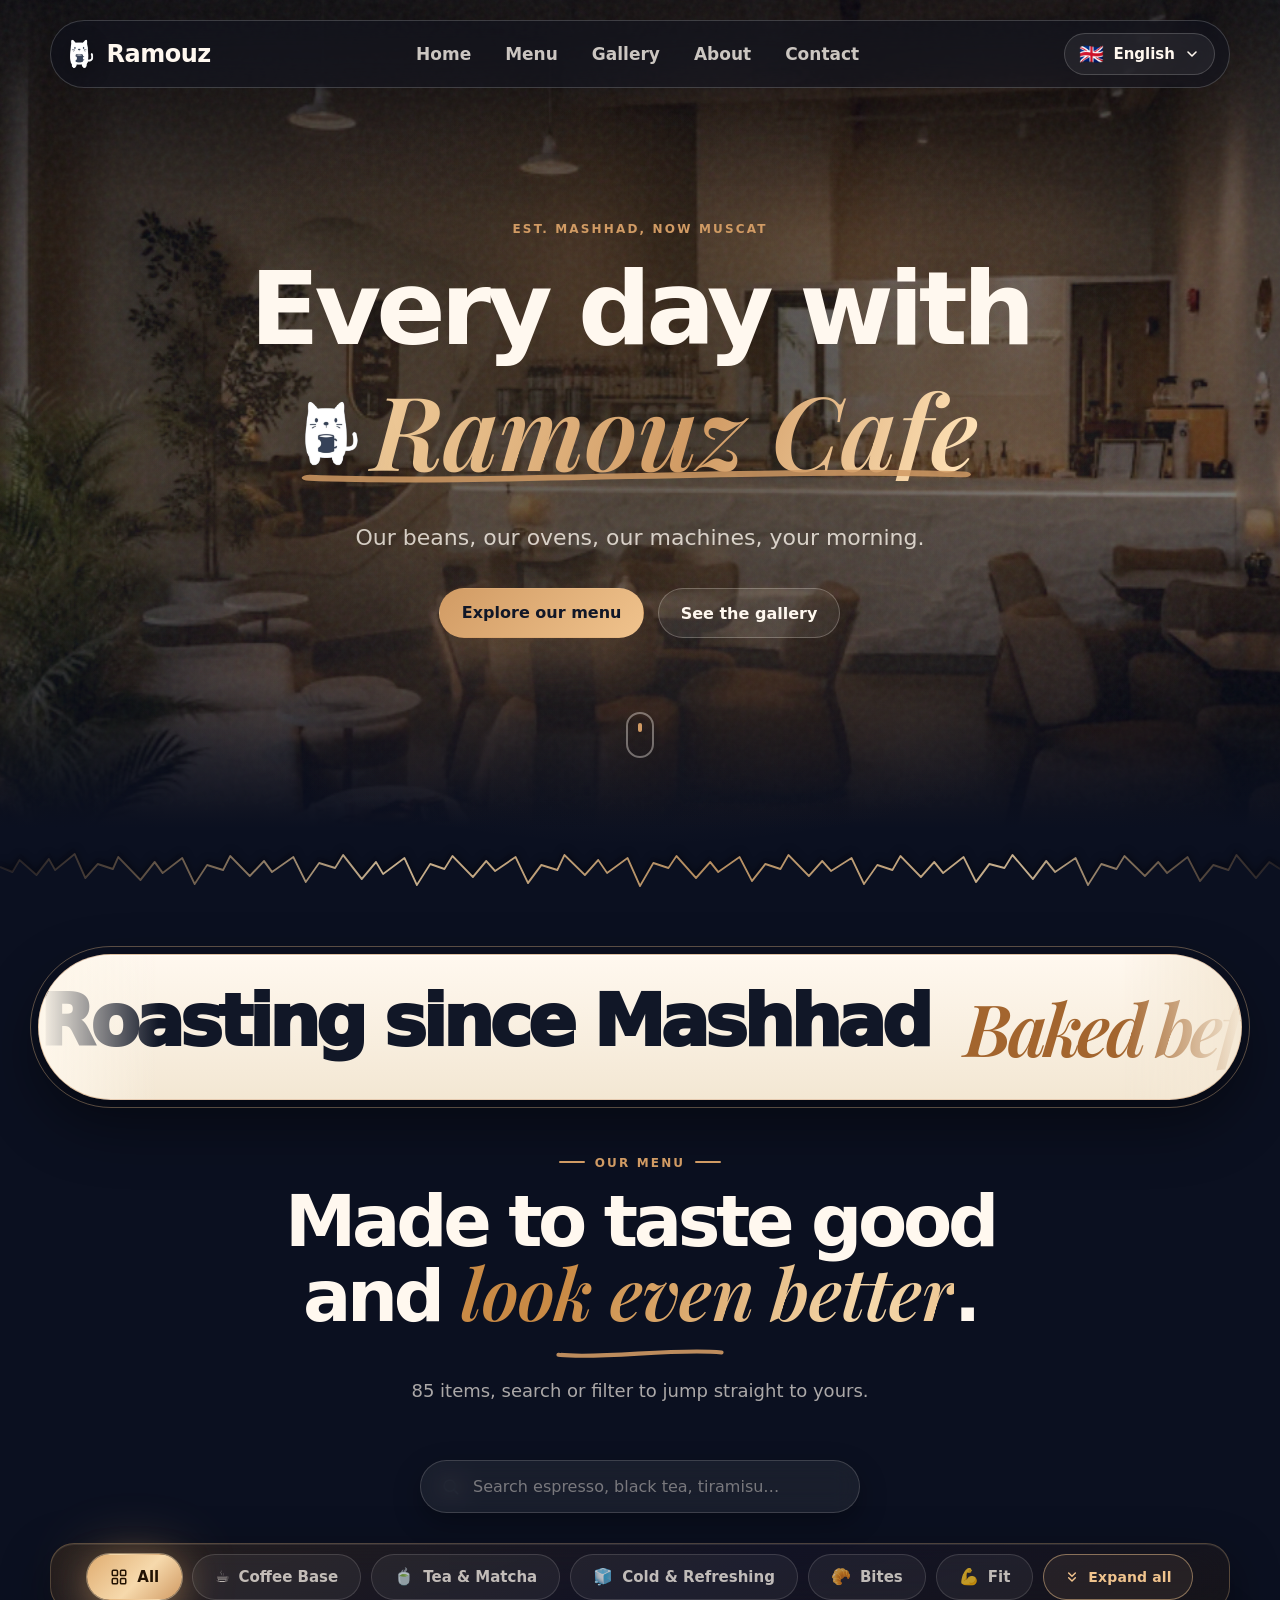
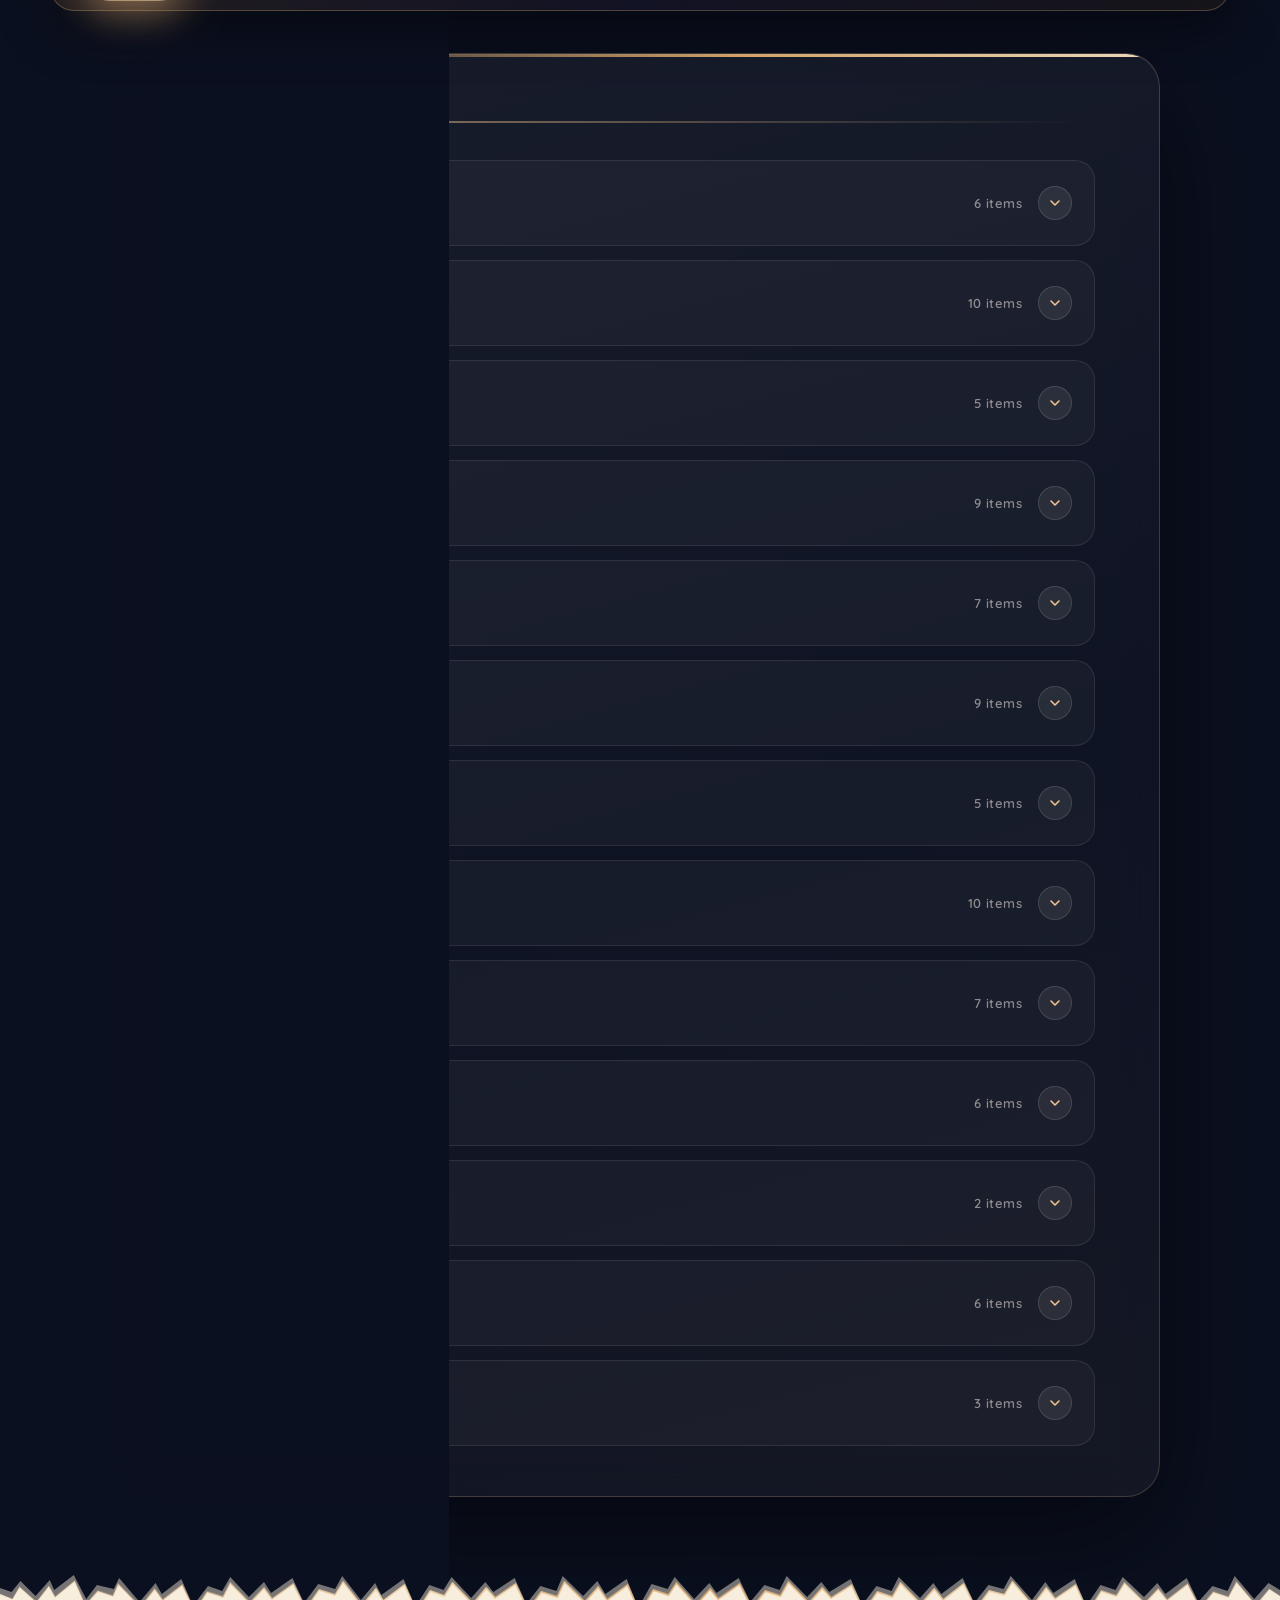
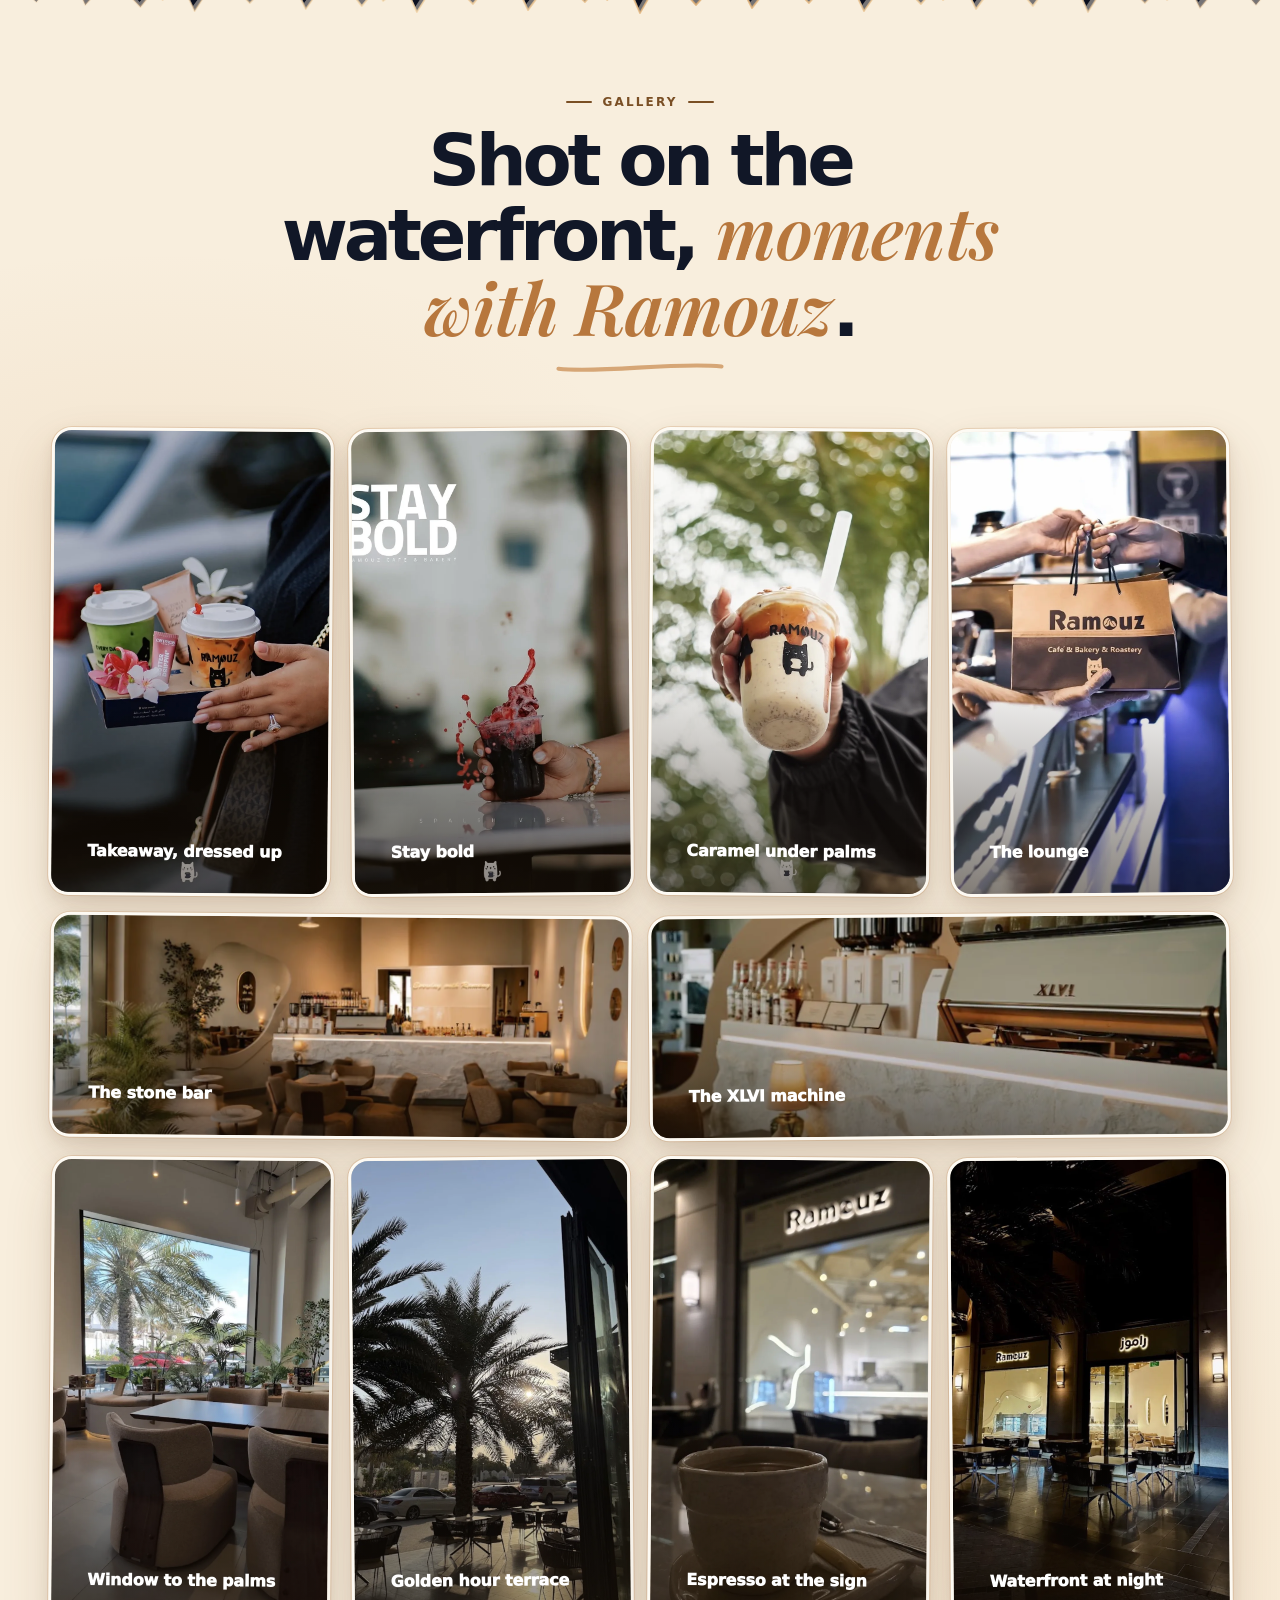
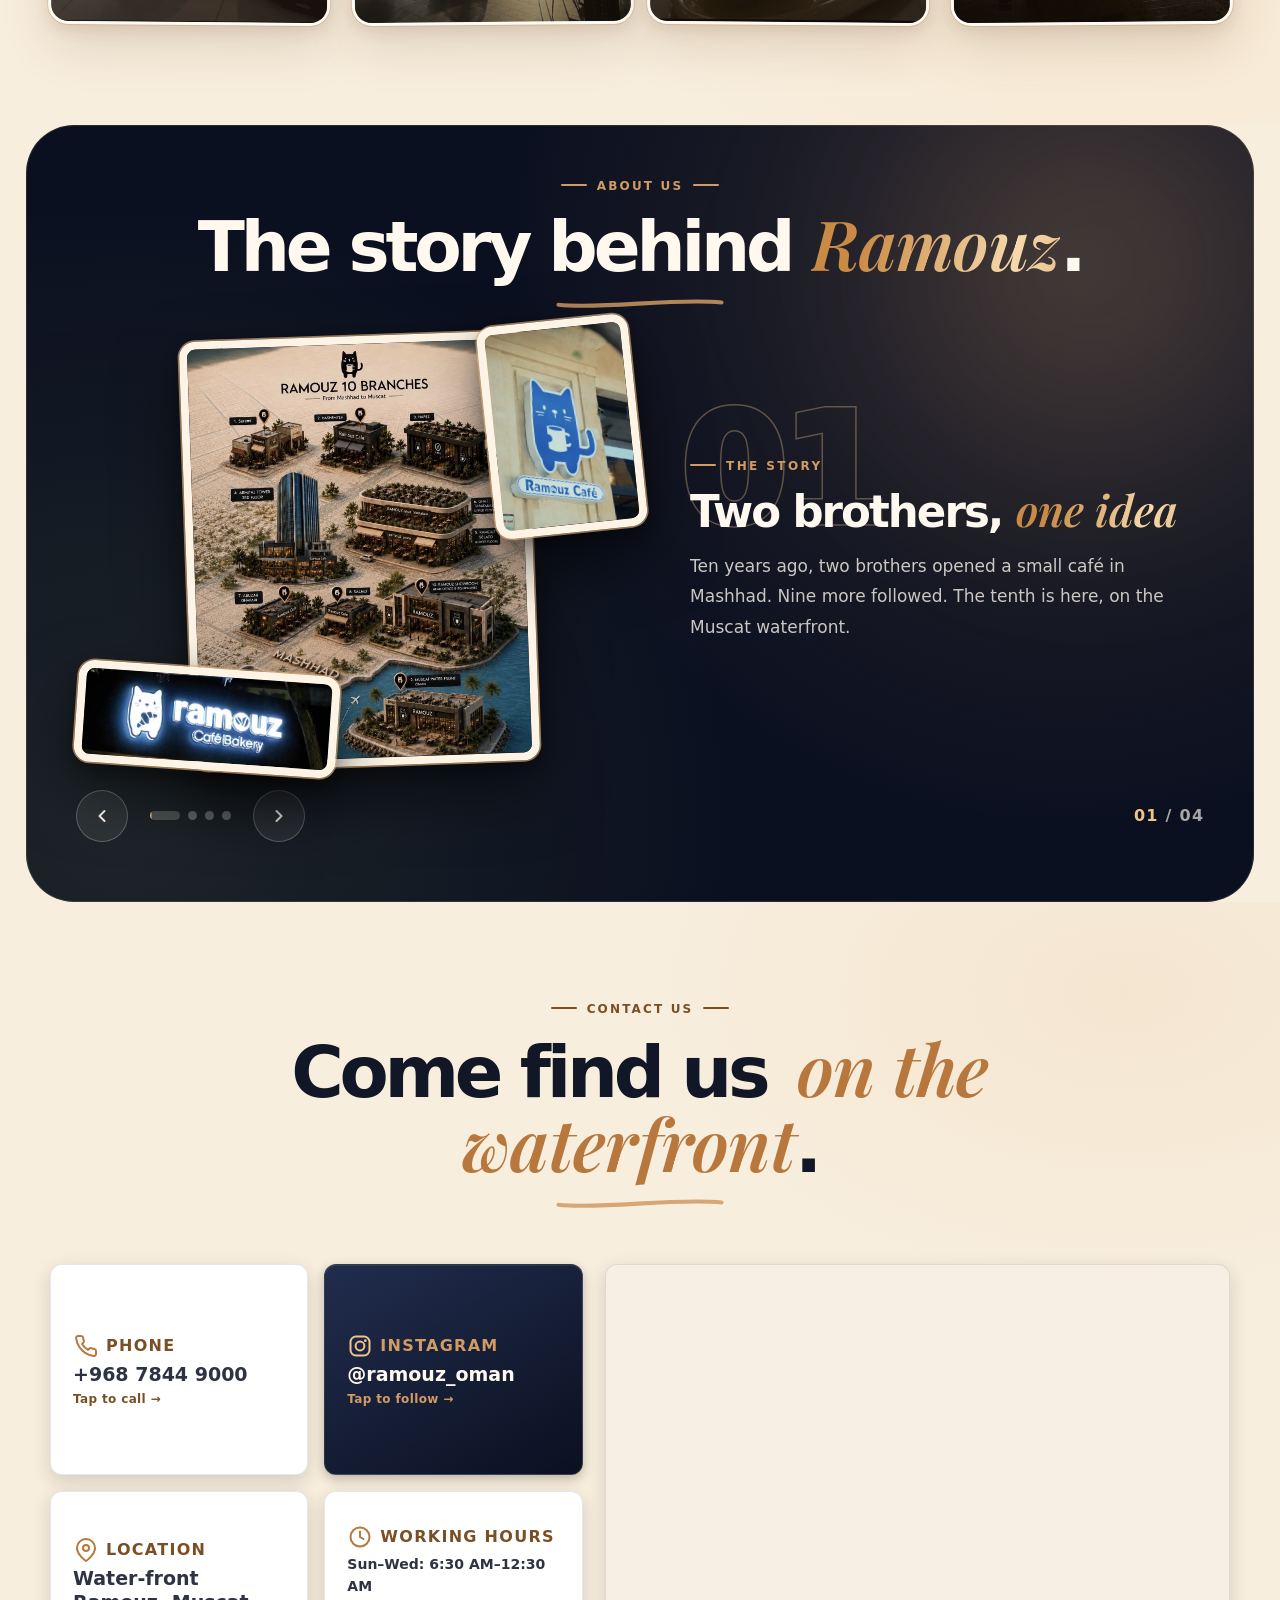
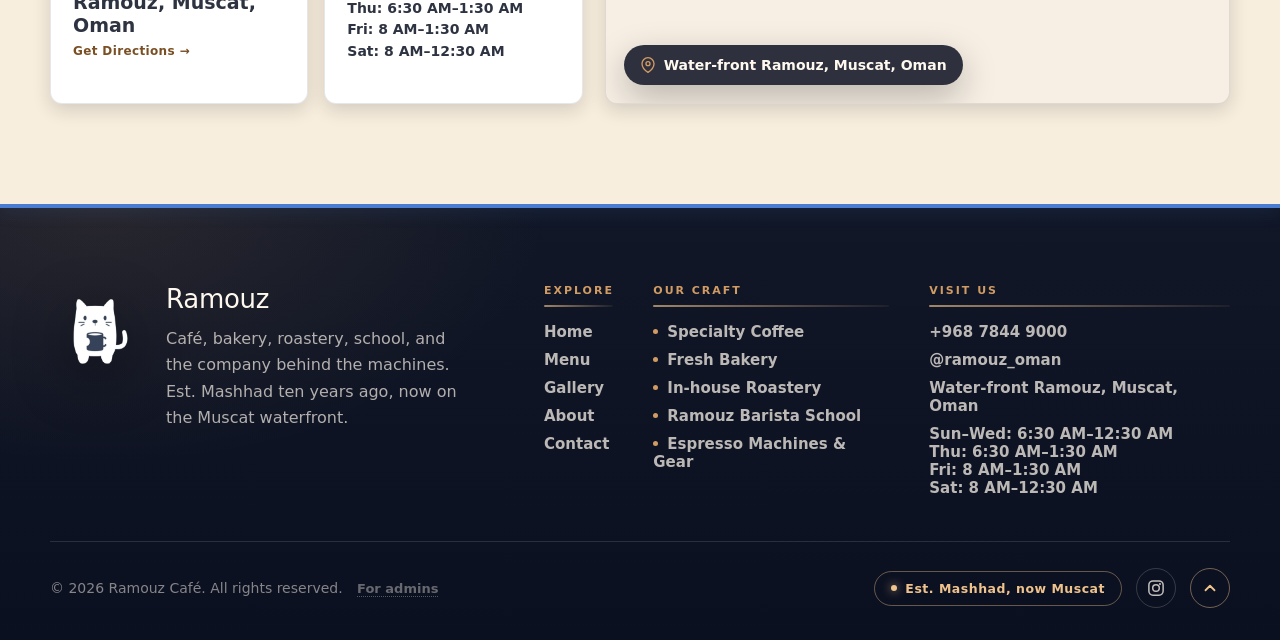
==== commit abe69a19: "Bump styles.css cache-busting version to v8 Force a fresh stylesheet load so the mobile RTL brand-al" ====
--- a/index.html
+++ b/index.html
@@ -1166,7 +1166,7 @@
   <!-- Fonts loaded non-render-blocking: apply once downloaded instead of blocking first paint -->
   <link href="https://fonts.googleapis.com/css2?family=Playfair+Display:ital,wght@1,500;1,600&family=Quicksand:wght@500;600&family=Cairo:wght@500;600;700;800&display=swap" rel="stylesheet" media="print" onload="this.media='all'" />
   <noscript><link href="https://fonts.googleapis.com/css2?family=Playfair+Display:ital,wght@1,500;1,600&family=Quicksand:wght@500;600&family=Cairo:wght@500;600;700;800&display=swap" rel="stylesheet" /></noscript>
-  <link rel="stylesheet" href="assets/css/styles.css?v=7" />
+  <link rel="stylesheet" href="assets/css/styles.css?v=8" />
 </head>
 <body>
   <div class="cursor-glow" aria-hidden="true"></div>
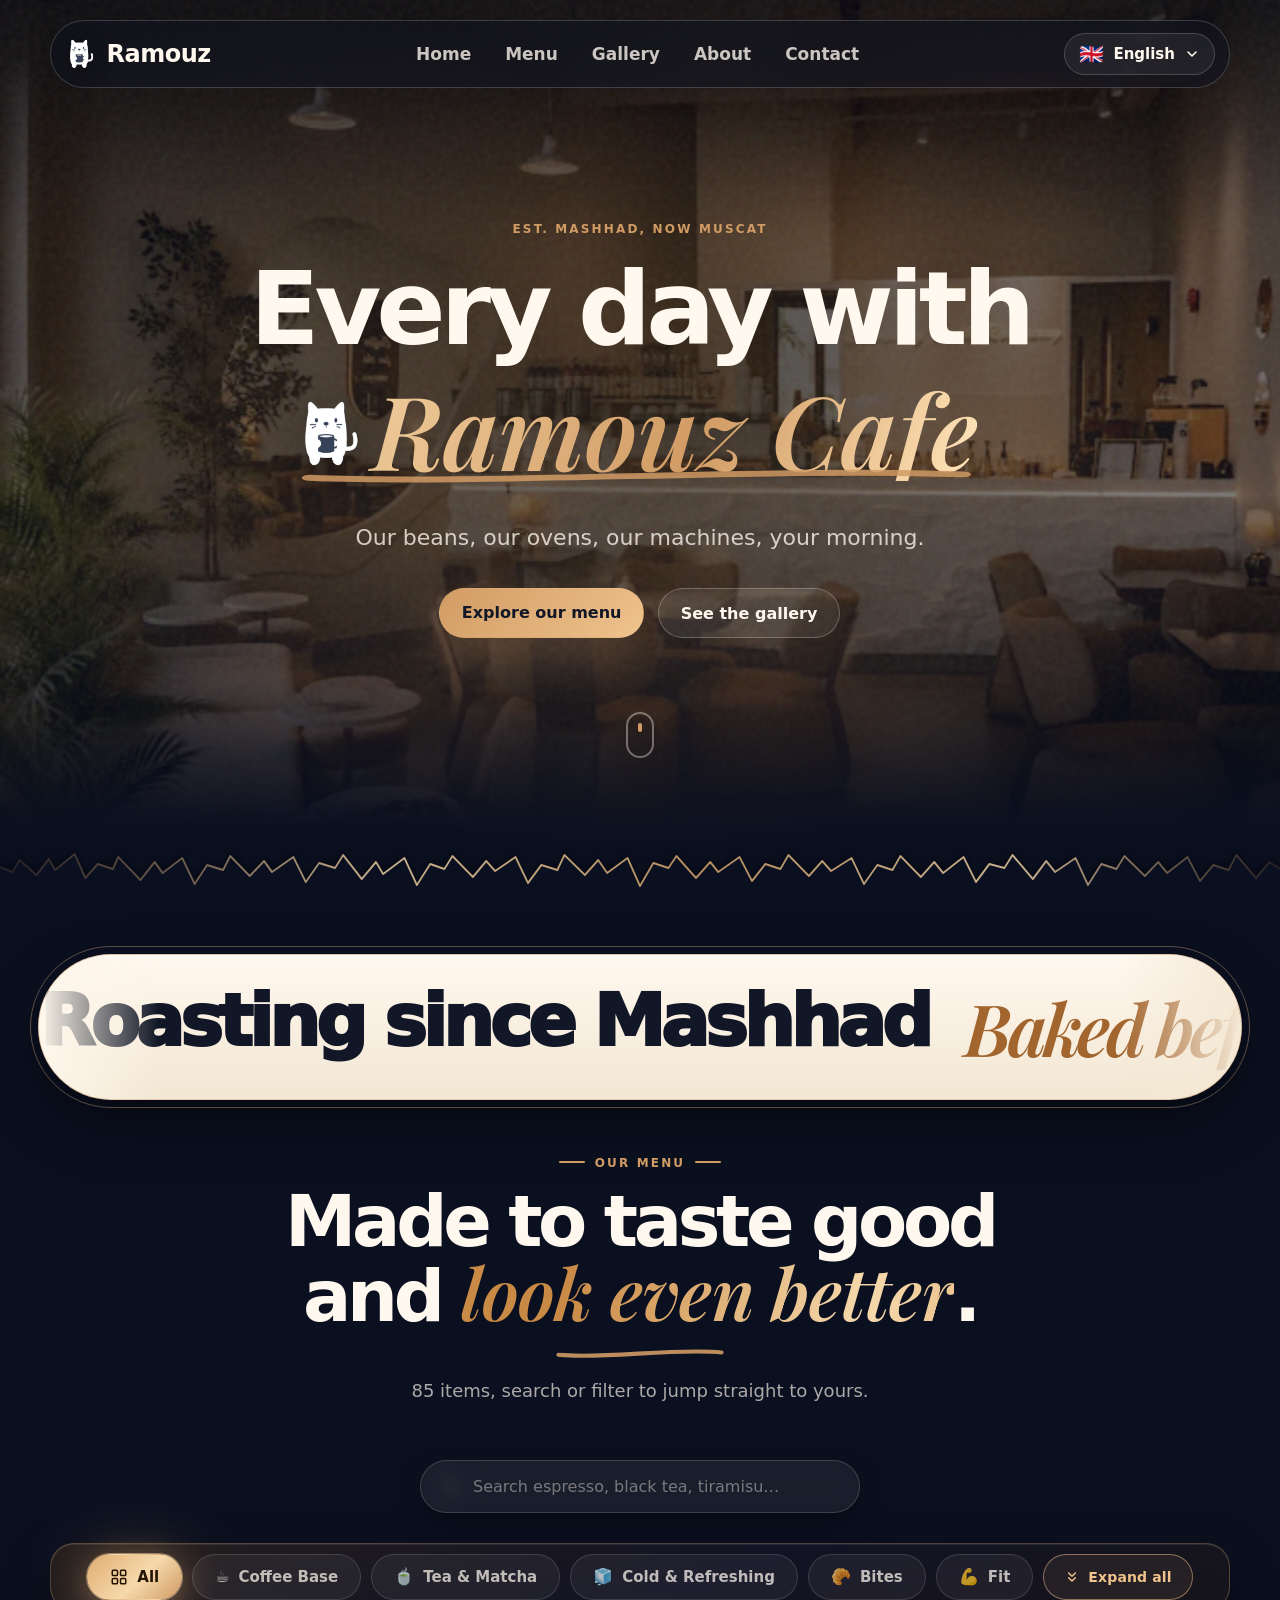
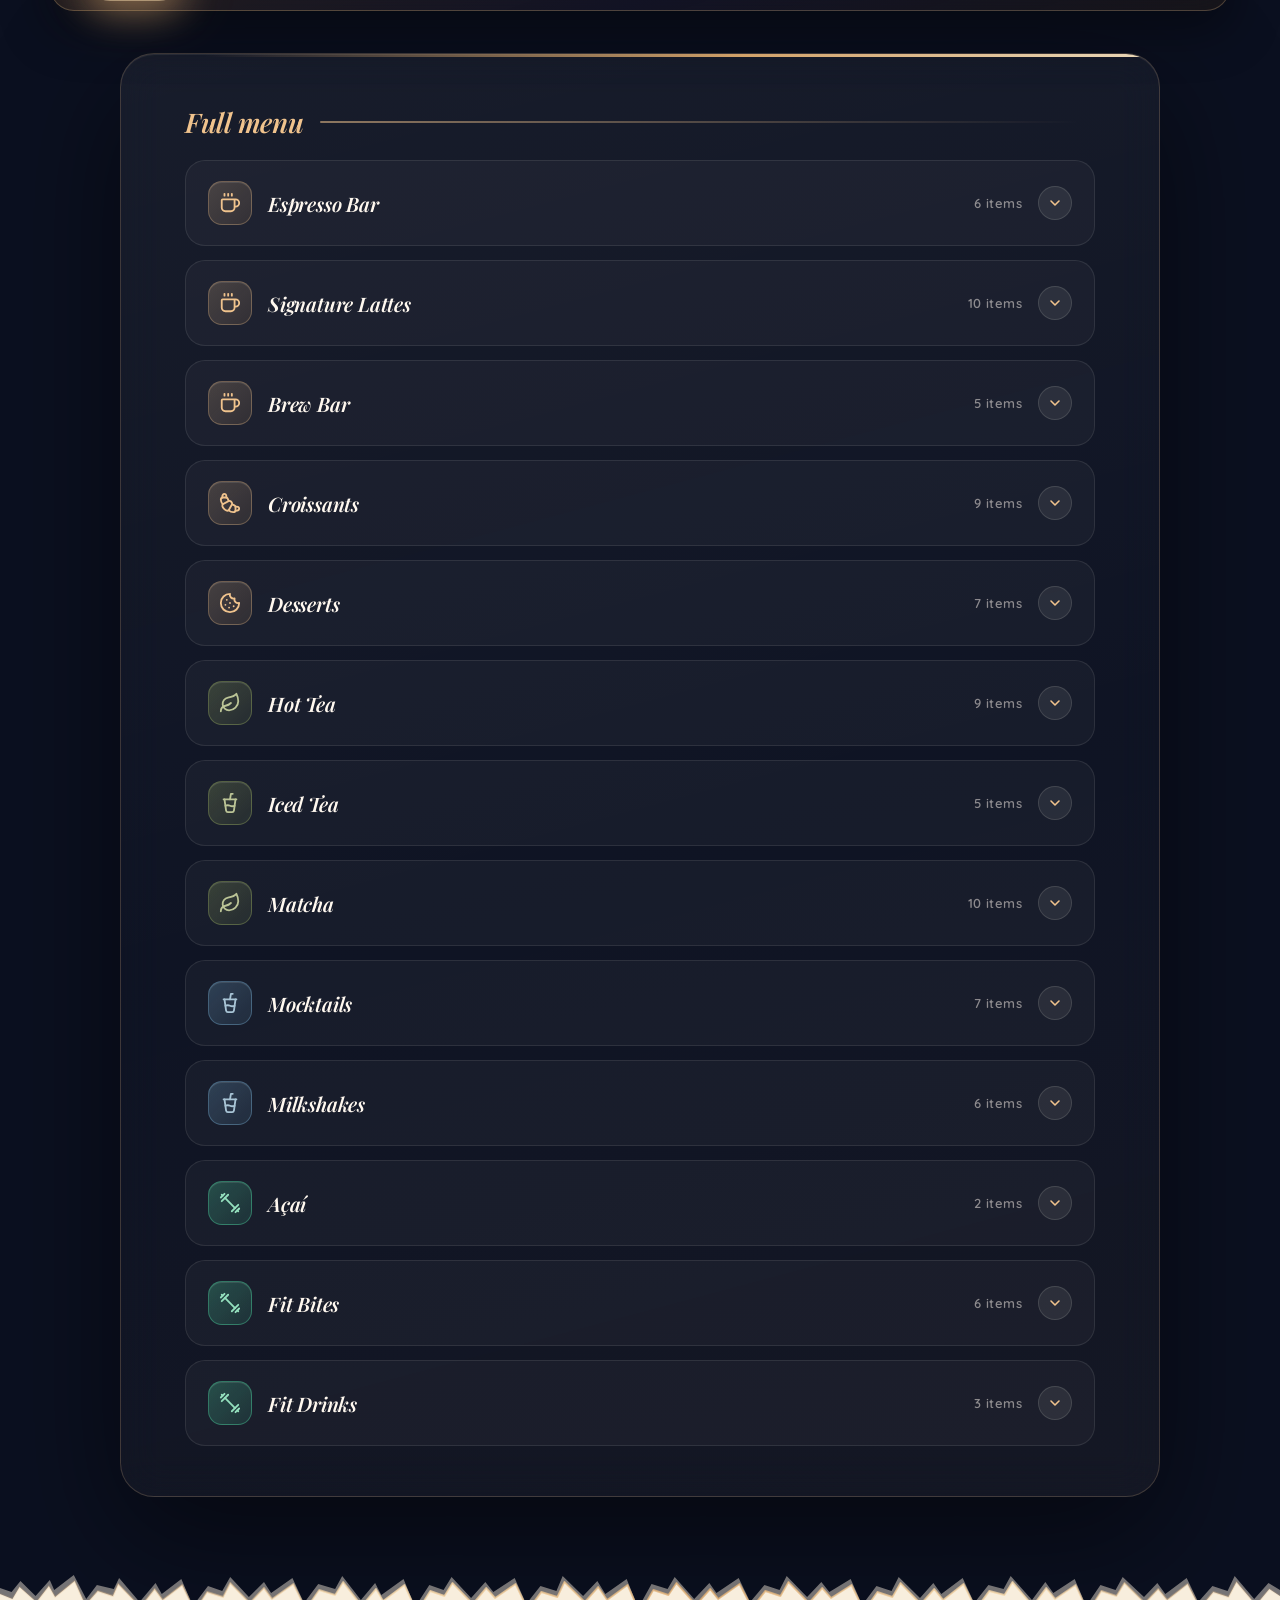
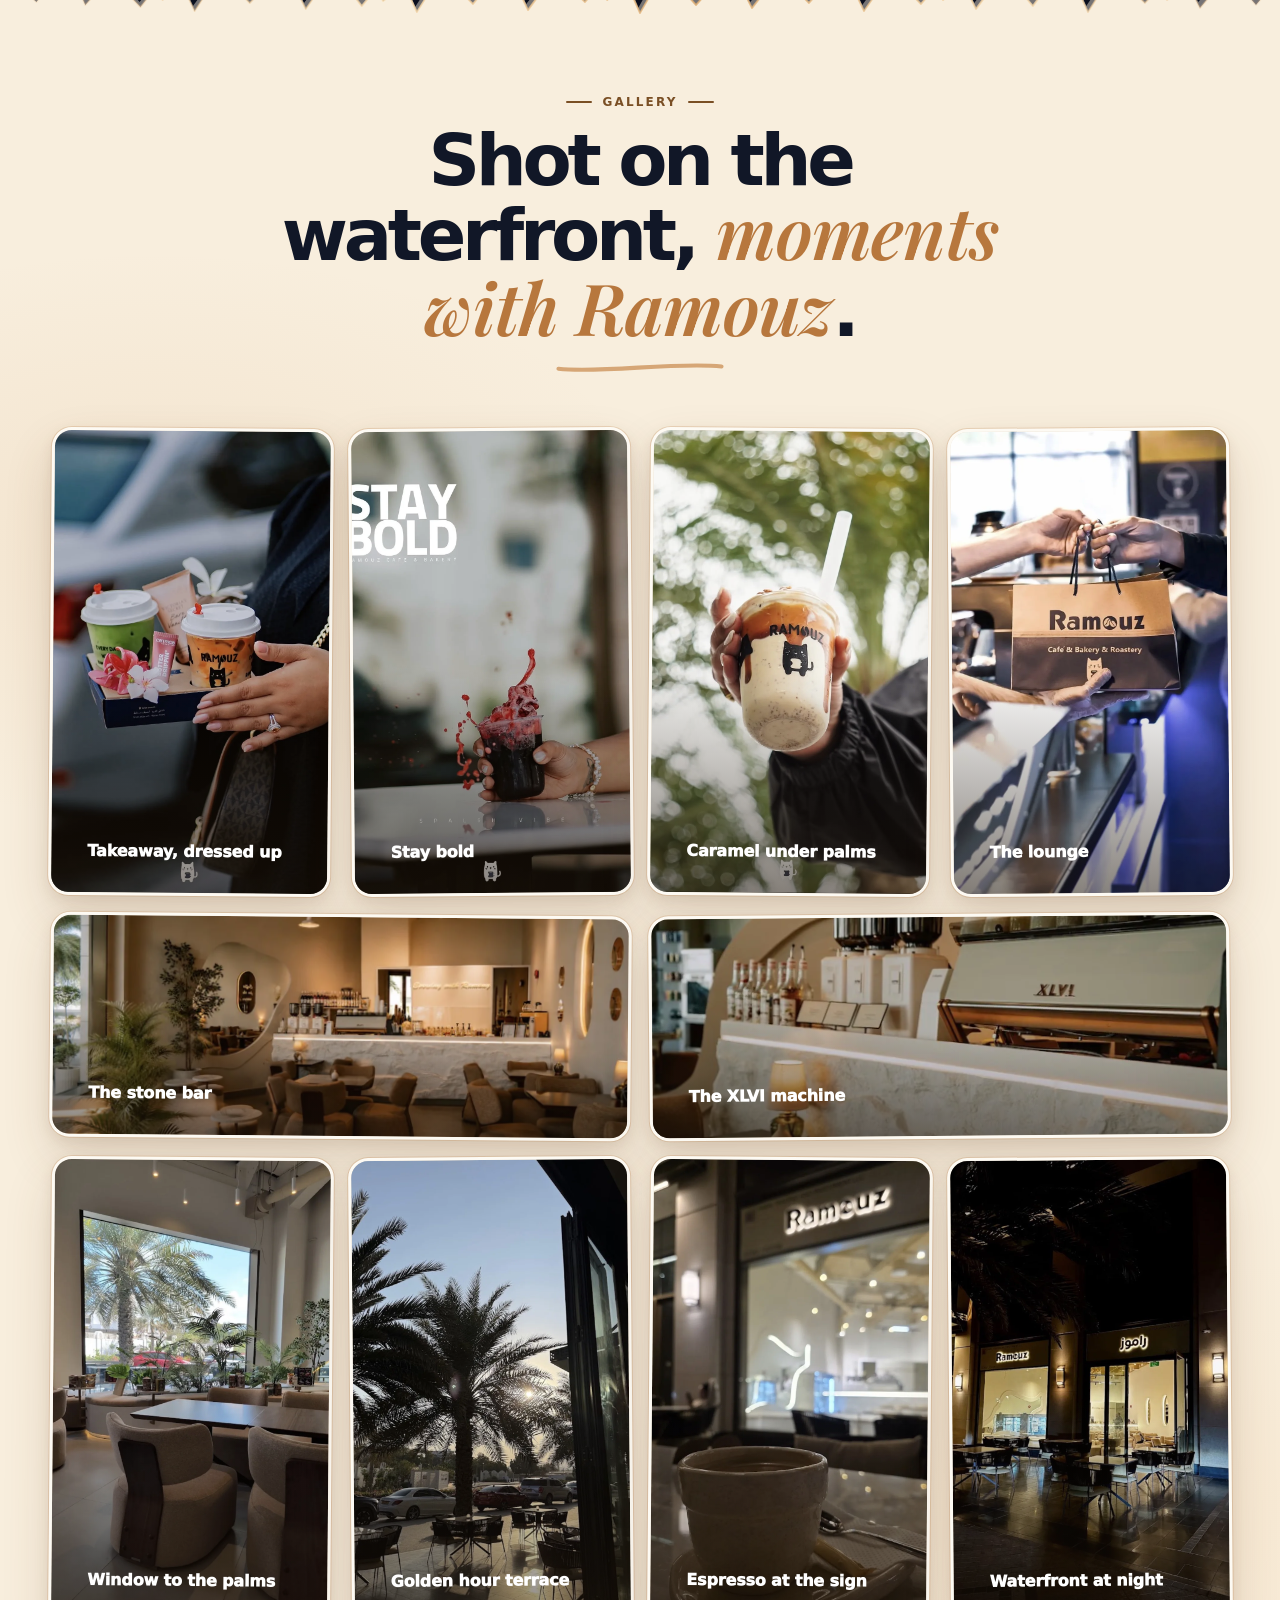
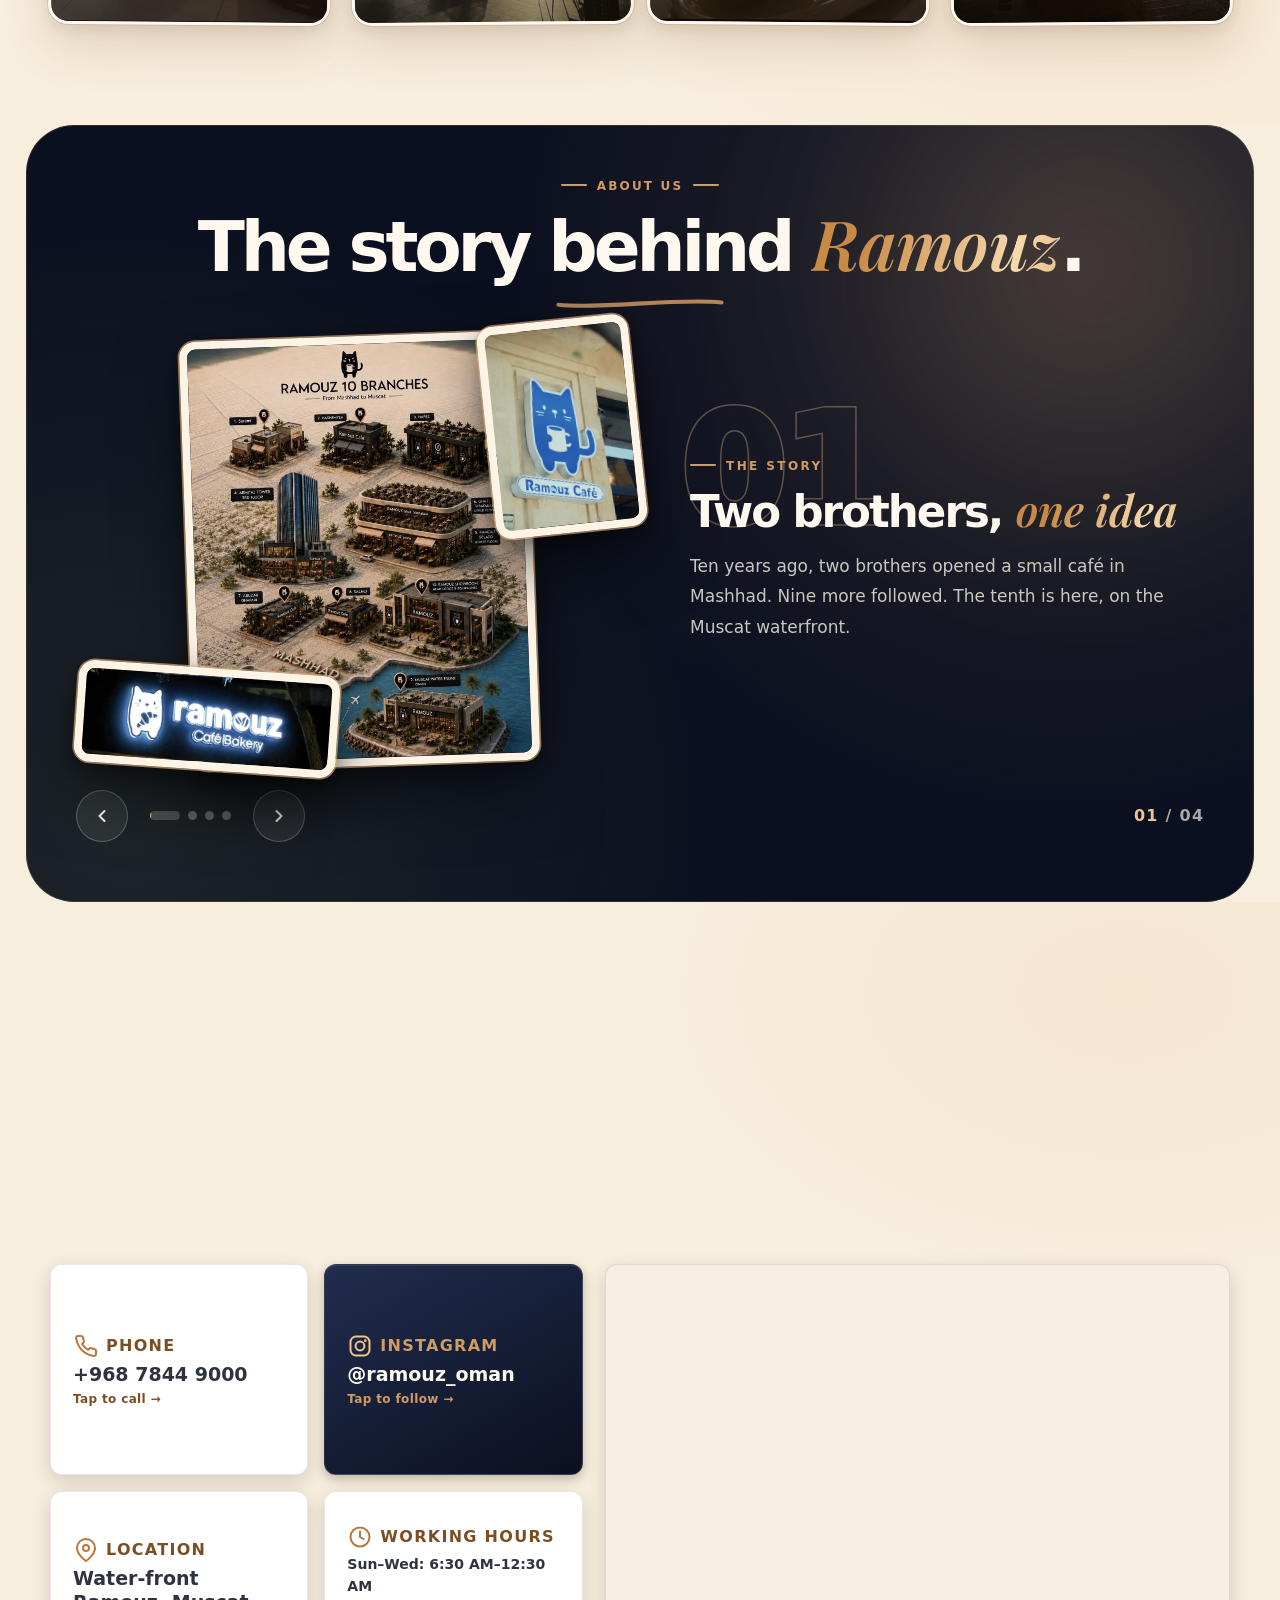
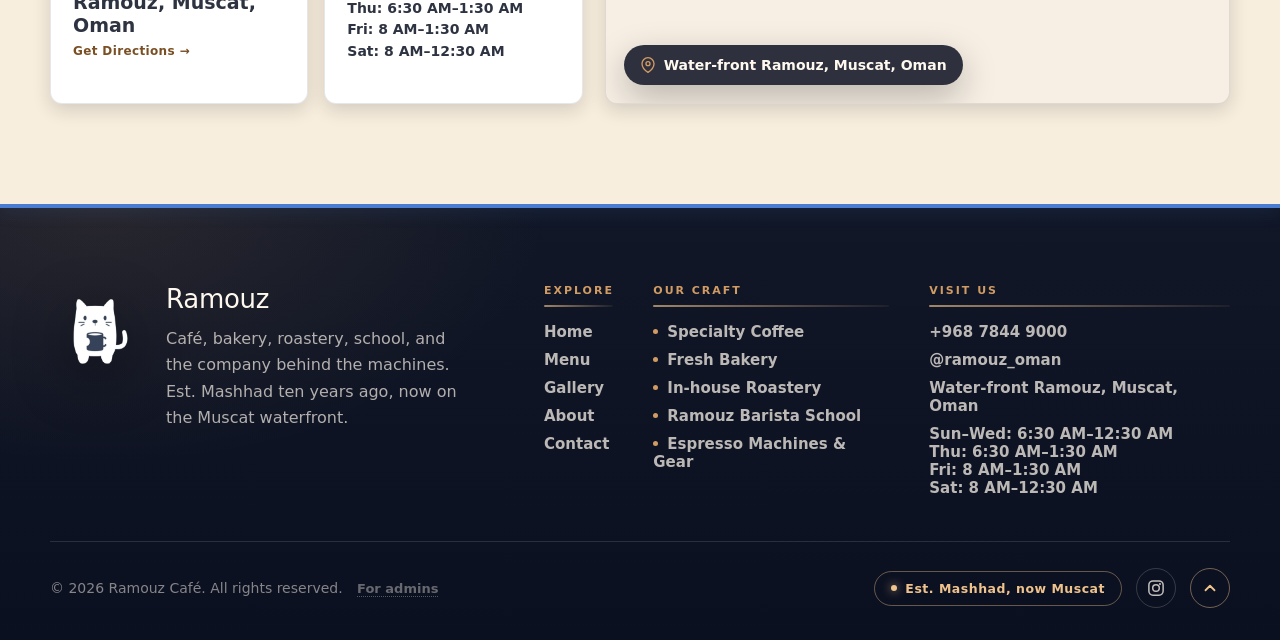
==== commit 38383b4a: "Fix Arabic ticker: seamless loop + left-to-right scroll Forcing direction:ltr on the marquee runs it" ====
--- a/index.html
+++ b/index.html
@@ -1166,7 +1166,7 @@
   <!-- Fonts loaded non-render-blocking: apply once downloaded instead of blocking first paint -->
   <link href="https://fonts.googleapis.com/css2?family=Playfair+Display:ital,wght@1,500;1,600&family=Quicksand:wght@500;600&family=Cairo:wght@500;600;700;800&display=swap" rel="stylesheet" media="print" onload="this.media='all'" />
   <noscript><link href="https://fonts.googleapis.com/css2?family=Playfair+Display:ital,wght@1,500;1,600&family=Quicksand:wght@500;600&family=Cairo:wght@500;600;700;800&display=swap" rel="stylesheet" /></noscript>
-  <link rel="stylesheet" href="assets/css/styles.css?v=8" />
+  <link rel="stylesheet" href="assets/css/styles.css?v=10" />
 </head>
 <body>
   <div class="cursor-glow" aria-hidden="true"></div>
--- a/assets/css/styles.css
+++ b/assets/css/styles.css
@@ -1098,6 +1098,23 @@
   font-size:clamp(18px,4vw,40px);
   letter-spacing:normal;
 }
+/* Run the marquee's scroll machinery (flex order, track positioning, and
+   the leftward translate) exactly as in LTR so the duplicate-copy seamless
+   loop never leaves an empty gap. The Arabic text inside each span still
+   renders right-to-left on its own — only the conveyor belt is LTR. */
+[dir="rtl"] .marquee{
+  direction:ltr;
+}
+/* Reverse the scroll to travel left-to-right for Arabic. A dedicated
+   -50%→0 keyframe (not animation-direction:reverse, which stutters on
+   WebKit) keeps the duplicate-copy loop seamless. */
+[dir="rtl"] .marquee-track{
+  animation-name:marquee-rtl;
+}
+@keyframes marquee-rtl{
+  from{transform:translate3d(-50%,0,0)}
+  to{transform:translate3d(0,0,0)}
+}
 [dir="rtl"] .slider-arrow svg{
   transform:scaleX(-1);
 }
